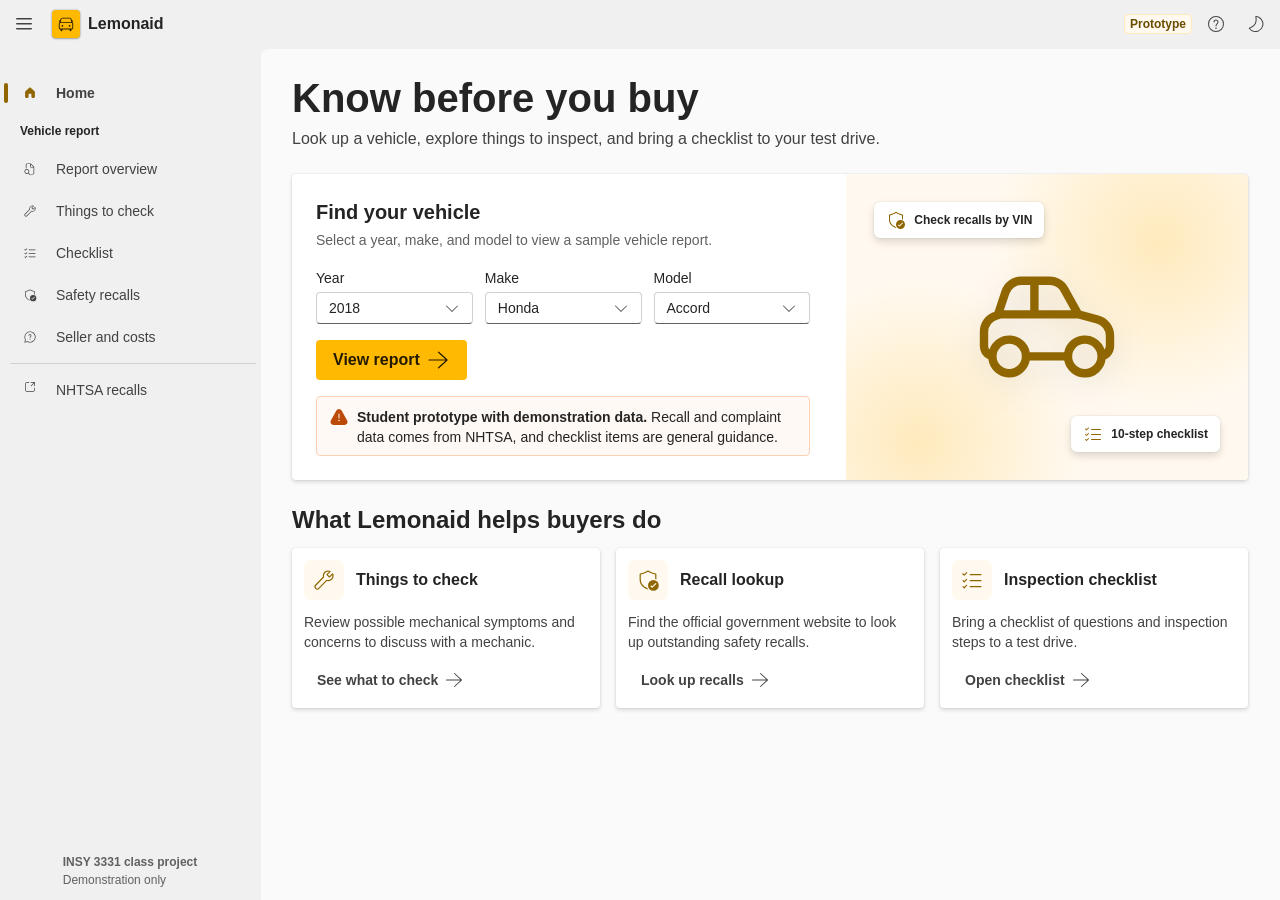
==== index.html @ 021e2bdd "Add real NHTSA recall and complaint data" ====
<!doctype html>
<html lang="en">
<head>
<meta charset="utf-8">
<meta name="viewport" content="width=device-width,initial-scale=1">
<meta name="color-scheme" content="light dark">
<meta name="description" content="Lemonaid helps used-car and first-time buyers look up a vehicle, explore things to inspect, and bring a checklist to a test drive.">
<title>Lemonaid | Know Before You Buy</title>
<style>
  html,body,#root{margin:0;height:100%}
  body{font-family:"Segoe UI","Segoe UI Web (West European)",-apple-system,BlinkMacSystemFont,Roboto,"Helvetica Neue",sans-serif;-webkit-font-smoothing:antialiased}
  #root > .fui-FluentProvider{height:100%}
  h1,h2,h3,h4,p,ul,ol{margin:0}
  /* Yellow fills take dark marks for contrast */
  .fui-Checkbox__input:checked ~ .fui-Checkbox__indicator{color:#241A00 !important}
  .print-only{display:none}
  @media (prefers-reduced-motion: reduce){*,*::before,*::after{animation-duration:1ms !important;transition-duration:1ms !important;scroll-behavior:auto !important}}
  @media print{
    @page{margin:16mm}
    .screen-only,body > *:not(#root){display:none !important}
    html,body,#root,#root > .fui-FluentProvider{height:auto;background:#fff !important}
    .print-only{display:block;color:#242424;font:12pt/1.45 "Segoe UI",Arial,sans-serif}
    .print-only h1{font-size:22pt;margin:0 0 4pt;font-weight:600}
    .print-only h2{font-size:14pt;margin:18pt 0 6pt;font-weight:600;border-bottom:2pt solid #FFB900;padding-bottom:3pt}
    .print-only h3{font-size:11pt;margin:10pt 0 4pt;font-weight:600}
    .print-only .muted{color:#616161;font-size:10pt}
    .print-only .item{margin:0 0 8pt;break-inside:avoid}
    .print-only .check{margin:2pt 0}
  }
</style>
</head>
<body>
<div id="root"></div>
<script>(()=>{var qy=Object.create;var K9=Object.defineProperty;var Ly=Object.getOwnPropertyDescriptor;var Sy=Object.getOwnPropertyNames;var wy=Object.getPrototypeOf,ky=Object.prototype.hasOwnProperty;var k5=(a,e)=>()=>{try{return e||a((e={exports:{}}).exports,e),e.exports}catch(l){throw e=0,l}},By=(a,e)=>{for(var l in e)K9(a,l,{get:e[l],enumerable:!0})},Ty=(a,e,l,o)=>{if(e&&typeof e=="object"||typeof e=="function")for(let t of Sy(e))!ky.call(a,t)&&t!==l&&K9(a,t,{get:()=>e[t],enumerable:!(o=Ly(e,t))||o.enumerable});return a};var A=(a,e,l)=>(l=a!=null?qy(wy(a)):{},Ty(e||!a||!a.__esModule?K9(l,"default",{value:a,enumerable:!0}):l,a));var Ov=k5(h1=>{"use strict";var vl=Symbol.for("react.element"),Dy=Symbol.for("react.portal"),Py=Symbol.for("react.fragment"),Oy=Symbol.for("react.strict_mode"),Ny=Symbol.for("react.profiler"),Uy=Symbol.for("react.provider"),Ey=Symbol.for("react.context"),Iy=Symbol.for("react.forward_ref"),Gy=Symbol.for("react.suspense"),jy=Symbol.for("react.memo"),Wy=Symbol.for("react.lazy"),Fv=Symbol.iterator;function Qy(a){return a===null||typeof a!="object"?null:(a=Fv&&a[Fv]||a["@@iterator"],typeof a=="function"?a:null)}var Lv={isMounted:function(){return!1},enqueueForceUpdate:function(){},enqueueReplaceState:function(){},enqueueSetState:function(){}},Sv=Object.assign,wv={};function ce(a,e,l){this.props=a,this.context=e,this.refs=wv,this.updater=l||Lv}ce.prototype.isReactComponent={};ce.prototype.setState=function(a,e){if(typeof a!="object"&&typeof a!="function"&&a!=null)throw Error("setState(...): takes an object of state variables to update or a function which returns an object of state variables.");this.updater.enqueueSetState(this,a,e,"setState")};ce.prototype.forceUpdate=function(a){this.updater.enqueueForceUpdate(this,a,"forceUpdate")};function kv(){}kv.prototype=ce.prototype;function Y9(a,e,l){this.props=a,this.context=e,this.refs=wv,this.updater=l||Lv}var J9=Y9.prototype=new kv;J9.constructor=Y9;Sv(J9,ce.prototype);J9.isPureReactComponent=!0;var yv=Array.isArray,Bv=Object.prototype.hasOwnProperty,Z9={current:null},Tv={key:!0,ref:!0,__self:!0,__source:!0};function Dv(a,e,l){var o,t={},r=null,c=null;if(e!=null)for(o in e.ref!==void 0&&(c=e.ref),e.key!==void 0&&(r=""+e.key),e)Bv.call(e,o)&&!Tv.hasOwnProperty(o)&&(t[o]=e[o]);var n=arguments.length-2;if(n===1)t.children=l;else if(1<n){for(var i=Array(n),s=0;s<n;s++)i[s]=arguments[s+2];t.children=i}if(a&&a.defaultProps)for(o in n=a.defaultProps,n)t[o]===void 0&&(t[o]=n[o]);return{$$typeof:vl,type:a,key:r,ref:c,props:t,_owner:Z9.current}}function $y(a,e){return{$$typeof:vl,type:a.type,key:e,ref:a.ref,props:a.props,_owner:a._owner}}function au(a){return typeof a=="object"&&a!==null&&a.$$typeof===vl}function Ky(a){var e={"=":"=0",":":"=2"};return"$"+a.replace(/[=:]/g,function(l){return e[l]})}var qv=/\/+/g;function X9(a,e){return typeof a=="object"&&a!==null&&a.key!=null?Ky(""+a.key):e.toString(36)}function x8(a,e,l,o,t){var r=typeof a;(r==="undefined"||r==="boolean")&&(a=null);var c=!1;if(a===null)c=!0;else switch(r){case"string":case"number":c=!0;break;case"object":switch(a.$$typeof){case vl:case Dy:c=!0}}if(c)return c=a,t=t(c),a=o===""?"."+X9(c,0):o,yv(t)?(l="",a!=null&&(l=a.replace(qv,"$&/")+"/"),x8(t,e,l,"",function(s){return s})):t!=null&&(au(t)&&(t=$y(t,l+(!t.key||c&&c.key===t.key?"":(""+t.key).replace(qv,"$&/")+"/")+a)),e.push(t)),1;if(c=0,o=o===""?".":o+":",yv(a))for(var n=0;n<a.length;n++){r=a[n];var i=o+X9(r,n);c+=x8(r,e,l,i,t)}else if(i=Qy(a),typeof i=="function")for(a=i.call(a),n=0;!(r=a.next()).done;)r=r.value,i=o+X9(r,n++),c+=x8(r,e,l,i,t);else if(r==="object")throw e=String(a),Error("Objects are not valid as a React child (found: "+(e==="[object Object]"?"object with keys {"+Object.keys(a).join(", ")+"}":e)+"). If you meant to render a collection of children, use an array instead.");return c}function z8(a,e,l){if(a==null)return a;var o=[],t=0;return x8(a,o,"","",function(r){return e.call(l,r,t++)}),o}function Xy(a){if(a._status===-1){var e=a._result;e=e(),e.then(function(l){(a._status===0||a._status===-1)&&(a._status=1,a._result=l)},function(l){(a._status===0||a._status===-1)&&(a._status=2,a._result=l)}),a._status===-1&&(a._status=0,a._result=e)}if(a._status===1)return a._result.default;throw a._result}var q0={current:null},C8={transition:null},Yy={ReactCurrentDispatcher:q0,ReactCurrentBatchConfig:C8,ReactCurrentOwner:Z9};function Pv(){throw Error("act(...) is not supported in production builds of React.")}h1.Children={map:z8,forEach:function(a,e,l){z8(a,function(){e.apply(this,arguments)},l)},count:function(a){var e=0;return z8(a,function(){e++}),e},toArray:function(a){return z8(a,function(e){return e})||[]},only:function(a){if(!au(a))throw Error("React.Children.only expected to receive a single React element child.");return a}};h1.Component=ce;h1.Fragment=Py;h1.Profiler=Ny;h1.PureComponent=Y9;h1.StrictMode=Oy;h1.Suspense=Gy;h1.__SECRET_INTERNALS_DO_NOT_USE_OR_YOU_WILL_BE_FIRED=Yy;h1.act=Pv;h1.cloneElement=function(a,e,l){if(a==null)throw Error("React.cloneElement(...): The argument must be a React element, but you passed "+a+".");var o=Sv({},a.props),t=a.key,r=a.ref,c=a._owner;if(e!=null){if(e.ref!==void 0&&(r=e.ref,c=Z9.current),e.key!==void 0&&(t=""+e.key),a.type&&a.type.defaultProps)var n=a.type.defaultProps;for(i in e)Bv.call(e,i)&&!Tv.hasOwnProperty(i)&&(o[i]=e[i]===void 0&&n!==void 0?n[i]:e[i])}var i=arguments.length-2;if(i===1)o.children=l;else if(1<i){n=Array(i);for(var s=0;s<i;s++)n[s]=arguments[s+2];o.children=n}return{$$typeof:vl,type:a.type,key:t,ref:r,props:o,_owner:c}};h1.createContext=function(a){return a={$$typeof:Ey,_currentValue:a,_currentValue2:a,_threadCount:0,Provider:null,Consumer:null,_defaultValue:null,_globalName:null},a.Provider={$$typeof:Uy,_context:a},a.Consumer=a};h1.createElement=Dv;h1.createFactory=function(a){var e=Dv.bind(null,a);return e.type=a,e};h1.createRef=function(){return{current:null}};h1.forwardRef=function(a){return{$$typeof:Iy,render:a}};h1.isValidElement=au;h1.lazy=function(a){return{$$typeof:Wy,_payload:{_status:-1,_result:a},_init:Xy}};h1.memo=function(a,e){return{$$typeof:jy,type:a,compare:e===void 0?null:e}};h1.startTransition=function(a){var e=C8.transition;C8.transition={};try{a()}finally{C8.transition=e}};h1.unstable_act=Pv;h1.useCallback=function(a,e){return q0.current.useCallback(a,e)};h1.useContext=function(a){return q0.current.useContext(a)};h1.useDebugValue=function(){};h1.useDeferredValue=function(a){return q0.current.useDeferredValue(a)};h1.useEffect=function(a,e){return q0.current.useEffect(a,e)};h1.useId=function(){return q0.current.useId()};h1.useImperativeHandle=function(a,e,l){return q0.current.useImperativeHandle(a,e,l)};h1.useInsertionEffect=function(a,e){return q0.current.useInsertionEffect(a,e)};h1.useLayoutEffect=function(a,e){return q0.current.useLayoutEffect(a,e)};h1.useMemo=function(a,e){return q0.current.useMemo(a,e)};h1.useReducer=function(a,e,l){return q0.current.useReducer(a,e,l)};h1.useRef=function(a){return q0.current.useRef(a)};h1.useState=function(a){return q0.current.useState(a)};h1.useSyncExternalStore=function(a,e,l){return q0.current.useSyncExternalStore(a,e,l)};h1.useTransition=function(){return q0.current.useTransition()};h1.version="18.3.1"});var R=k5((EO,Nv)=>{"use strict";Nv.exports=Ov()});var Xv=k5(A1=>{"use strict";function tu(a,e){var l=a.length;a.push(e);a:for(;0<l;){var o=l-1>>>1,t=a[o];if(0<A8(t,e))a[o]=e,a[l]=t,l=o;else break a}}function B5(a){return a.length===0?null:a[0]}function R8(a){if(a.length===0)return null;var e=a[0],l=a.pop();if(l!==e){a[0]=l;a:for(var o=0,t=a.length,r=t>>>1;o<r;){var c=2*(o+1)-1,n=a[c],i=c+1,s=a[i];if(0>A8(n,l))i<t&&0>A8(s,n)?(a[o]=s,a[i]=l,o=i):(a[o]=n,a[c]=l,o=c);else if(i<t&&0>A8(s,l))a[o]=s,a[i]=l,o=i;else break a}}return e}function A8(a,e){var l=a.sortIndex-e.sortIndex;return l!==0?l:a.id-e.id}typeof performance=="object"&&typeof performance.now=="function"?(Uv=performance,A1.unstable_now=function(){return Uv.now()}):(eu=Date,Ev=eu.now(),A1.unstable_now=function(){return eu.now()-Ev});var Uv,eu,Ev,v2=[],P3=[],Jy=1,m5=null,g0=3,b8=!1,Oa=!1,_l=!1,jv=typeof setTimeout=="function"?setTimeout:null,Wv=typeof clearTimeout=="function"?clearTimeout:null,Iv=typeof setImmediate!="undefined"?setImmediate:null;typeof navigator!="undefined"&&navigator.scheduling!==void 0&&navigator.scheduling.isInputPending!==void 0&&navigator.scheduling.isInputPending.bind(navigator.scheduling);function ru(a){for(var e=B5(P3);e!==null;){if(e.callback===null)R8(P3);else if(e.startTime<=a)R8(P3),e.sortIndex=e.expirationTime,tu(v2,e);else break;e=B5(P3)}}function cu(a){if(_l=!1,ru(a),!Oa)if(B5(v2)!==null)Oa=!0,iu(nu);else{var e=B5(P3);e!==null&&su(cu,e.startTime-a)}}function nu(a,e){Oa=!1,_l&&(_l=!1,Wv(Ml),Ml=-1),b8=!0;var l=g0;try{for(ru(e),m5=B5(v2);m5!==null&&(!(m5.expirationTime>e)||a&&!Kv());){var o=m5.callback;if(typeof o=="function"){m5.callback=null,g0=m5.priorityLevel;var t=o(m5.expirationTime<=e);e=A1.unstable_now(),typeof t=="function"?m5.callback=t:m5===B5(v2)&&R8(v2),ru(e)}else R8(v2);m5=B5(v2)}if(m5!==null)var r=!0;else{var c=B5(P3);c!==null&&su(cu,c.startTime-e),r=!1}return r}finally{m5=null,g0=l,b8=!1}}var V8=!1,H8=null,Ml=-1,Qv=5,$v=-1;function Kv(){return!(A1.unstable_now()-$v<Qv)}function lu(){if(H8!==null){var a=A1.unstable_now();$v=a;var e=!0;try{e=H8(!0,a)}finally{e?gl():(V8=!1,H8=null)}}else V8=!1}var gl;typeof Iv=="function"?gl=function(){Iv(lu)}:typeof MessageChannel!="undefined"?(ou=new MessageChannel,Gv=ou.port2,ou.port1.onmessage=lu,gl=function(){Gv.postMessage(null)}):gl=function(){jv(lu,0)};var ou,Gv;function iu(a){H8=a,V8||(V8=!0,gl())}function su(a,e){Ml=jv(function(){a(A1.unstable_now())},e)}A1.unstable_IdlePriority=5;A1.unstable_ImmediatePriority=1;A1.unstable_LowPriority=4;A1.unstable_NormalPriority=3;A1.unstable_Profiling=null;A1.unstable_UserBlockingPriority=2;A1.unstable_cancelCallback=function(a){a.callback=null};A1.unstable_continueExecution=function(){Oa||b8||(Oa=!0,iu(nu))};A1.unstable_forceFrameRate=function(a){0>a||125<a?console.error("forceFrameRate takes a positive int between 0 and 125, forcing frame rates higher than 125 fps is not supported"):Qv=0<a?Math.floor(1e3/a):5};A1.unstable_getCurrentPriorityLevel=function(){return g0};A1.unstable_getFirstCallbackNode=function(){return B5(v2)};A1.unstable_next=function(a){switch(g0){case 1:case 2:case 3:var e=3;break;default:e=g0}var l=g0;g0=e;try{return a()}finally{g0=l}};A1.unstable_pauseExecution=function(){};A1.unstable_requestPaint=function(){};A1.unstable_runWithPriority=function(a,e){switch(a){case 1:case 2:case 3:case 4:case 5:break;default:a=3}var l=g0;g0=a;try{return e()}finally{g0=l}};A1.unstable_scheduleCallback=function(a,e,l){var o=A1.unstable_now();switch(typeof l=="object"&&l!==null?(l=l.delay,l=typeof l=="number"&&0<l?o+l:o):l=o,a){case 1:var t=-1;break;case 2:t=250;break;case 5:t=1073741823;break;case 4:t=1e4;break;default:t=5e3}return t=l+t,a={id:Jy++,callback:e,priorityLevel:a,startTime:l,expirationTime:t,sortIndex:-1},l>o?(a.sortIndex=l,tu(P3,a),B5(v2)===null&&a===B5(P3)&&(_l?(Wv(Ml),Ml=-1):_l=!0,su(cu,l-o))):(a.sortIndex=t,tu(v2,a),Oa||b8||(Oa=!0,iu(nu))),a};A1.unstable_shouldYield=Kv;A1.unstable_wrapCallback=function(a){var e=g0;return function(){var l=g0;g0=e;try{return a.apply(this,arguments)}finally{g0=l}}}});var Jv=k5((GO,Yv)=>{"use strict";Yv.exports=Xv()});var lz=k5(l5=>{"use strict";var Zy=R(),a5=Jv();function N(a){for(var e="https://reactjs.org/docs/error-decoder.html?invariant="+a,l=1;l<arguments.length;l++)e+="&args[]="+encodeURIComponent(arguments[l]);return"Minified React error #"+a+"; visit "+e+" for the full message or use the non-minified dev environment for full errors and additional helpful warnings."}var r_=new Set,Ul={};function Ja(a,e){Ve(a,e),Ve(a+"Capture",e)}function Ve(a,e){for(Ul[a]=e,a=0;a<e.length;a++)r_.add(e[a])}var l3=!(typeof window=="undefined"||typeof window.document=="undefined"||typeof window.document.createElement=="undefined"),Su=Object.prototype.hasOwnProperty,aq=/^[:A-Z_a-z\u00C0-\u00D6\u00D8-\u00F6\u00F8-\u02FF\u0370-\u037D\u037F-\u1FFF\u200C-\u200D\u2070-\u218F\u2C00-\u2FEF\u3001-\uD7FF\uF900-\uFDCF\uFDF0-\uFFFD][:A-Z_a-z\u00C0-\u00D6\u00D8-\u00F6\u00F8-\u02FF\u0370-\u037D\u037F-\u1FFF\u200C-\u200D\u2070-\u218F\u2C00-\u2FEF\u3001-\uD7FF\uF900-\uFDCF\uFDF0-\uFFFD\-.0-9\u00B7\u0300-\u036F\u203F-\u2040]*$/,Zv={},ag={};function eq(a){return Su.call(ag,a)?!0:Su.call(Zv,a)?!1:aq.test(a)?ag[a]=!0:(Zv[a]=!0,!1)}function lq(a,e,l,o){if(l!==null&&l.type===0)return!1;switch(typeof e){case"function":case"symbol":return!0;case"boolean":return o?!1:l!==null?!l.acceptsBooleans:(a=a.toLowerCase().slice(0,5),a!=="data-"&&a!=="aria-");default:return!1}}function oq(a,e,l,o){if(e===null||typeof e=="undefined"||lq(a,e,l,o))return!0;if(o)return!1;if(l!==null)switch(l.type){case 3:return!e;case 4:return e===!1;case 5:return isNaN(e);case 6:return isNaN(e)||1>e}return!1}function w0(a,e,l,o,t,r,c){this.acceptsBooleans=e===2||e===3||e===4,this.attributeName=o,this.attributeNamespace=t,this.mustUseProperty=l,this.propertyName=a,this.type=e,this.sanitizeURL=r,this.removeEmptyString=c}var d0={};"children dangerouslySetInnerHTML defaultValue defaultChecked innerHTML suppressContentEditableWarning suppressHydrationWarning style".split(" ").forEach(function(a){d0[a]=new w0(a,0,!1,a,null,!1,!1)});[["acceptCharset","accept-charset"],["className","class"],["htmlFor","for"],["httpEquiv","http-equiv"]].forEach(function(a){var e=a[0];d0[e]=new w0(e,1,!1,a[1],null,!1,!1)});["contentEditable","draggable","spellCheck","value"].forEach(function(a){d0[a]=new w0(a,2,!1,a.toLowerCase(),null,!1,!1)});["autoReverse","externalResourcesRequired","focusable","preserveAlpha"].forEach(function(a){d0[a]=new w0(a,2,!1,a,null,!1,!1)});"allowFullScreen async autoFocus autoPlay controls default defer disabled disablePictureInPicture disableRemotePlayback formNoValidate hidden loop noModule noValidate open playsInline readOnly required reversed scoped seamless itemScope".split(" ").forEach(function(a){d0[a]=new w0(a,3,!1,a.toLowerCase(),null,!1,!1)});["checked","multiple","muted","selected"].forEach(function(a){d0[a]=new w0(a,3,!0,a,null,!1,!1)});["capture","download"].forEach(function(a){d0[a]=new w0(a,4,!1,a,null,!1,!1)});["cols","rows","size","span"].forEach(function(a){d0[a]=new w0(a,6,!1,a,null,!1,!1)});["rowSpan","start"].forEach(function(a){d0[a]=new w0(a,5,!1,a.toLowerCase(),null,!1,!1)});var Hd=/[\-:]([a-z])/g;function Rd(a){return a[1].toUpperCase()}"accent-height alignment-baseline arabic-form baseline-shift cap-height clip-path clip-rule color-interpolation color-interpolation-filters color-profile color-rendering dominant-baseline enable-background fill-opacity fill-rule flood-color flood-opacity font-family font-size font-size-adjust font-stretch font-style font-variant font-weight glyph-name glyph-orientation-horizontal glyph-orientation-vertical horiz-adv-x horiz-origin-x image-rendering letter-spacing lighting-color marker-end marker-mid marker-start overline-position overline-thickness paint-order panose-1 pointer-events rendering-intent shape-rendering stop-color stop-opacity strikethrough-position strikethrough-thickness stroke-dasharray stroke-dashoffset stroke-linecap stroke-linejoin stroke-miterlimit stroke-opacity stroke-width text-anchor text-decoration text-rendering underline-position underline-thickness unicode-bidi unicode-range units-per-em v-alphabetic v-hanging v-ideographic v-mathematical vector-effect vert-adv-y vert-origin-x vert-origin-y word-spacing writing-mode xmlns:xlink x-height".split(" ").forEach(function(a){var e=a.replace(Hd,Rd);d0[e]=new w0(e,1,!1,a,null,!1,!1)});"xlink:actuate xlink:arcrole xlink:role xlink:show xlink:title xlink:type".split(" ").forEach(function(a){var e=a.replace(Hd,Rd);d0[e]=new w0(e,1,!1,a,"http://www.w3.org/1999/xlink",!1,!1)});["xml:base","xml:lang","xml:space"].forEach(function(a){var e=a.replace(Hd,Rd);d0[e]=new w0(e,1,!1,a,"http://www.w3.org/XML/1998/namespace",!1,!1)});["tabIndex","crossOrigin"].forEach(function(a){d0[a]=new w0(a,1,!1,a.toLowerCase(),null,!1,!1)});d0.xlinkHref=new w0("xlinkHref",1,!1,"xlink:href","http://www.w3.org/1999/xlink",!0,!1);["src","href","action","formAction"].forEach(function(a){d0[a]=new w0(a,1,!1,a.toLowerCase(),null,!0,!0)});function bd(a,e,l,o){var t=d0.hasOwnProperty(e)?d0[e]:null;(t!==null?t.type!==0:o||!(2<e.length)||e[0]!=="o"&&e[0]!=="O"||e[1]!=="n"&&e[1]!=="N")&&(oq(e,l,t,o)&&(l=null),o||t===null?eq(e)&&(l===null?a.removeAttribute(e):a.setAttribute(e,""+l)):t.mustUseProperty?a[t.propertyName]=l===null?t.type===3?!1:"":l:(e=t.attributeName,o=t.attributeNamespace,l===null?a.removeAttribute(e):(t=t.type,l=t===3||t===4&&l===!0?"":""+l,o?a.setAttributeNS(o,e,l):a.setAttribute(e,l))))}var c3=Zy.__SECRET_INTERNALS_DO_NOT_USE_OR_YOU_WILL_BE_FIRED,F8=Symbol.for("react.element"),se=Symbol.for("react.portal"),ue=Symbol.for("react.fragment"),Vd=Symbol.for("react.strict_mode"),wu=Symbol.for("react.profiler"),c_=Symbol.for("react.provider"),n_=Symbol.for("react.context"),Fd=Symbol.for("react.forward_ref"),ku=Symbol.for("react.suspense"),Bu=Symbol.for("react.suspense_list"),yd=Symbol.for("react.memo"),N3=Symbol.for("react.lazy"),i_=Symbol.for("react.offscreen"),eg=Symbol.iterator;function zl(a){return a===null||typeof a!="object"?null:(a=eg&&a[eg]||a["@@iterator"],typeof a=="function"?a:null)}var D1=Object.assign,uu;function Fl(a){if(uu===void 0)try{throw Error()}catch(l){var e=l.stack.trim().match(/\n( *(at )?)/);uu=e&&e[1]||""}return`
`+uu+a}var du=!1;function hu(a,e){if(!a||du)return"";du=!0;var l=Error.prepareStackTrace;Error.prepareStackTrace=void 0;try{if(e)if(e=function(){throw Error()},Object.defineProperty(e.prototype,"props",{set:function(){throw Error()}}),typeof Reflect=="object"&&Reflect.construct){try{Reflect.construct(e,[])}catch(s){var o=s}Reflect.construct(a,[],e)}else{try{e.call()}catch(s){o=s}a.call(e.prototype)}else{try{throw Error()}catch(s){o=s}a()}}catch(s){if(s&&o&&typeof s.stack=="string"){for(var t=s.stack.split(`
`),r=o.stack.split(`
`),c=t.length-1,n=r.length-1;1<=c&&0<=n&&t[c]!==r[n];)n--;for(;1<=c&&0<=n;c--,n--)if(t[c]!==r[n]){if(c!==1||n!==1)do if(c--,n--,0>n||t[c]!==r[n]){var i=`
`+t[c].replace(" at new "," at ");return a.displayName&&i.includes("<anonymous>")&&(i=i.replace("<anonymous>",a.displayName)),i}while(1<=c&&0<=n);break}}}finally{du=!1,Error.prepareStackTrace=l}return(a=a?a.displayName||a.name:"")?Fl(a):""}function tq(a){switch(a.tag){case 5:return Fl(a.type);case 16:return Fl("Lazy");case 13:return Fl("Suspense");case 19:return Fl("SuspenseList");case 0:case 2:case 15:return a=hu(a.type,!1),a;case 11:return a=hu(a.type.render,!1),a;case 1:return a=hu(a.type,!0),a;default:return""}}function Tu(a){if(a==null)return null;if(typeof a=="function")return a.displayName||a.name||null;if(typeof a=="string")return a;switch(a){case ue:return"Fragment";case se:return"Portal";case wu:return"Profiler";case Vd:return"StrictMode";case ku:return"Suspense";case Bu:return"SuspenseList"}if(typeof a=="object")switch(a.$$typeof){case n_:return(a.displayName||"Context")+".Consumer";case c_:return(a._context.displayName||"Context")+".Provider";case Fd:var e=a.render;return a=a.displayName,a||(a=e.displayName||e.name||"",a=a!==""?"ForwardRef("+a+")":"ForwardRef"),a;case yd:return e=a.displayName||null,e!==null?e:Tu(a.type)||"Memo";case N3:e=a._payload,a=a._init;try{return Tu(a(e))}catch{}}return null}function rq(a){var e=a.type;switch(a.tag){case 24:return"Cache";case 9:return(e.displayName||"Context")+".Consumer";case 10:return(e._context.displayName||"Context")+".Provider";case 18:return"DehydratedFragment";case 11:return a=e.render,a=a.displayName||a.name||"",e.displayName||(a!==""?"ForwardRef("+a+")":"ForwardRef");case 7:return"Fragment";case 5:return e;case 4:return"Portal";case 3:return"Root";case 6:return"Text";case 16:return Tu(e);case 8:return e===Vd?"StrictMode":"Mode";case 22:return"Offscreen";case 12:return"Profiler";case 21:return"Scope";case 13:return"Suspense";case 19:return"SuspenseList";case 25:return"TracingMarker";case 1:case 0:case 17:case 2:case 14:case 15:if(typeof e=="function")return e.displayName||e.name||null;if(typeof e=="string")return e}return null}function aa(a){switch(typeof a){case"boolean":case"number":case"string":case"undefined":return a;case"object":return a;default:return""}}function s_(a){var e=a.type;return(a=a.nodeName)&&a.toLowerCase()==="input"&&(e==="checkbox"||e==="radio")}function cq(a){var e=s_(a)?"checked":"value",l=Object.getOwnPropertyDescriptor(a.constructor.prototype,e),o=""+a[e];if(!a.hasOwnProperty(e)&&typeof l!="undefined"&&typeof l.get=="function"&&typeof l.set=="function"){var t=l.get,r=l.set;return Object.defineProperty(a,e,{configurable:!0,get:function(){return t.call(this)},set:function(c){o=""+c,r.call(this,c)}}),Object.defineProperty(a,e,{enumerable:l.enumerable}),{getValue:function(){return o},setValue:function(c){o=""+c},stopTracking:function(){a._valueTracker=null,delete a[e]}}}}function y8(a){a._valueTracker||(a._valueTracker=cq(a))}function u_(a){if(!a)return!1;var e=a._valueTracker;if(!e)return!0;var l=e.getValue(),o="";return a&&(o=s_(a)?a.checked?"true":"false":a.value),a=o,a!==l?(e.setValue(a),!0):!1}function oc(a){if(a=a||(typeof document!="undefined"?document:void 0),typeof a=="undefined")return null;try{return a.activeElement||a.body}catch{return a.body}}function Du(a,e){var l=e.checked;return D1({},e,{defaultChecked:void 0,defaultValue:void 0,value:void 0,checked:l!=null?l:a._wrapperState.initialChecked})}function lg(a,e){var l=e.defaultValue==null?"":e.defaultValue,o=e.checked!=null?e.checked:e.defaultChecked;l=aa(e.value!=null?e.value:l),a._wrapperState={initialChecked:o,initialValue:l,controlled:e.type==="checkbox"||e.type==="radio"?e.checked!=null:e.value!=null}}function d_(a,e){e=e.checked,e!=null&&bd(a,"checked",e,!1)}function Pu(a,e){d_(a,e);var l=aa(e.value),o=e.type;if(l!=null)o==="number"?(l===0&&a.value===""||a.value!=l)&&(a.value=""+l):a.value!==""+l&&(a.value=""+l);else if(o==="submit"||o==="reset"){a.removeAttribute("value");return}e.hasOwnProperty("value")?Ou(a,e.type,l):e.hasOwnProperty("defaultValue")&&Ou(a,e.type,aa(e.defaultValue)),e.checked==null&&e.defaultChecked!=null&&(a.defaultChecked=!!e.defaultChecked)}function og(a,e,l){if(e.hasOwnProperty("value")||e.hasOwnProperty("defaultValue")){var o=e.type;if(!(o!=="submit"&&o!=="reset"||e.value!==void 0&&e.value!==null))return;e=""+a._wrapperState.initialValue,l||e===a.value||(a.value=e),a.defaultValue=e}l=a.name,l!==""&&(a.name=""),a.defaultChecked=!!a._wrapperState.initialChecked,l!==""&&(a.name=l)}function Ou(a,e,l){(e!=="number"||oc(a.ownerDocument)!==a)&&(l==null?a.defaultValue=""+a._wrapperState.initialValue:a.defaultValue!==""+l&&(a.defaultValue=""+l))}var yl=Array.isArray;function xe(a,e,l,o){if(a=a.options,e){e={};for(var t=0;t<l.length;t++)e["$"+l[t]]=!0;for(l=0;l<a.length;l++)t=e.hasOwnProperty("$"+a[l].value),a[l].selected!==t&&(a[l].selected=t),t&&o&&(a[l].defaultSelected=!0)}else{for(l=""+aa(l),e=null,t=0;t<a.length;t++){if(a[t].value===l){a[t].selected=!0,o&&(a[t].defaultSelected=!0);return}e!==null||a[t].disabled||(e=a[t])}e!==null&&(e.selected=!0)}}function Nu(a,e){if(e.dangerouslySetInnerHTML!=null)throw Error(N(91));return D1({},e,{value:void 0,defaultValue:void 0,children:""+a._wrapperState.initialValue})}function tg(a,e){var l=e.value;if(l==null){if(l=e.children,e=e.defaultValue,l!=null){if(e!=null)throw Error(N(92));if(yl(l)){if(1<l.length)throw Error(N(93));l=l[0]}e=l}e==null&&(e=""),l=e}a._wrapperState={initialValue:aa(l)}}function h_(a,e){var l=aa(e.value),o=aa(e.defaultValue);l!=null&&(l=""+l,l!==a.value&&(a.value=l),e.defaultValue==null&&a.defaultValue!==l&&(a.defaultValue=l)),o!=null&&(a.defaultValue=""+o)}function rg(a){var e=a.textContent;e===a._wrapperState.initialValue&&e!==""&&e!==null&&(a.value=e)}function p_(a){switch(a){case"svg":return"http://www.w3.org/2000/svg";case"math":return"http://www.w3.org/1998/Math/MathML";default:return"http://www.w3.org/1999/xhtml"}}function Uu(a,e){return a==null||a==="http://www.w3.org/1999/xhtml"?p_(e):a==="http://www.w3.org/2000/svg"&&e==="foreignObject"?"http://www.w3.org/1999/xhtml":a}var q8,m_=(function(a){return typeof MSApp!="undefined"&&MSApp.execUnsafeLocalFunction?function(e,l,o,t){MSApp.execUnsafeLocalFunction(function(){return a(e,l,o,t)})}:a})(function(a,e){if(a.namespaceURI!=="http://www.w3.org/2000/svg"||"innerHTML"in a)a.innerHTML=e;else{for(q8=q8||document.createElement("div"),q8.innerHTML="<svg>"+e.valueOf().toString()+"</svg>",e=q8.firstChild;a.firstChild;)a.removeChild(a.firstChild);for(;e.firstChild;)a.appendChild(e.firstChild)}});function El(a,e){if(e){var l=a.firstChild;if(l&&l===a.lastChild&&l.nodeType===3){l.nodeValue=e;return}}a.textContent=e}var Sl={animationIterationCount:!0,aspectRatio:!0,borderImageOutset:!0,borderImageSlice:!0,borderImageWidth:!0,boxFlex:!0,boxFlexGroup:!0,boxOrdinalGroup:!0,columnCount:!0,columns:!0,flex:!0,flexGrow:!0,flexPositive:!0,flexShrink:!0,flexNegative:!0,flexOrder:!0,gridArea:!0,gridRow:!0,gridRowEnd:!0,gridRowSpan:!0,gridRowStart:!0,gridColumn:!0,gridColumnEnd:!0,gridColumnSpan:!0,gridColumnStart:!0,fontWeight:!0,lineClamp:!0,lineHeight:!0,opacity:!0,order:!0,orphans:!0,tabSize:!0,widows:!0,zIndex:!0,zoom:!0,fillOpacity:!0,floodOpacity:!0,stopOpacity:!0,strokeDasharray:!0,strokeDashoffset:!0,strokeMiterlimit:!0,strokeOpacity:!0,strokeWidth:!0},nq=["Webkit","ms","Moz","O"];Object.keys(Sl).forEach(function(a){nq.forEach(function(e){e=e+a.charAt(0).toUpperCase()+a.substring(1),Sl[e]=Sl[a]})});function f_(a,e,l){return e==null||typeof e=="boolean"||e===""?"":l||typeof e!="number"||e===0||Sl.hasOwnProperty(a)&&Sl[a]?(""+e).trim():e+"px"}function v_(a,e){a=a.style;for(var l in e)if(e.hasOwnProperty(l)){var o=l.indexOf("--")===0,t=f_(l,e[l],o);l==="float"&&(l="cssFloat"),o?a.setProperty(l,t):a[l]=t}}var iq=D1({menuitem:!0},{area:!0,base:!0,br:!0,col:!0,embed:!0,hr:!0,img:!0,input:!0,keygen:!0,link:!0,meta:!0,param:!0,source:!0,track:!0,wbr:!0});function Eu(a,e){if(e){if(iq[a]&&(e.children!=null||e.dangerouslySetInnerHTML!=null))throw Error(N(137,a));if(e.dangerouslySetInnerHTML!=null){if(e.children!=null)throw Error(N(60));if(typeof e.dangerouslySetInnerHTML!="object"||!("__html"in e.dangerouslySetInnerHTML))throw Error(N(61))}if(e.style!=null&&typeof e.style!="object")throw Error(N(62))}}function Iu(a,e){if(a.indexOf("-")===-1)return typeof e.is=="string";switch(a){case"annotation-xml":case"color-profile":case"font-face":case"font-face-src":case"font-face-uri":case"font-face-format":case"font-face-name":case"missing-glyph":return!1;default:return!0}}var Gu=null;function qd(a){return a=a.target||a.srcElement||window,a.correspondingUseElement&&(a=a.correspondingUseElement),a.nodeType===3?a.parentNode:a}var ju=null,Ce=null,Ae=null;function cg(a){if(a=co(a)){if(typeof ju!="function")throw Error(N(280));var e=a.stateNode;e&&(e=Lc(e),ju(a.stateNode,a.type,e))}}function g_(a){Ce?Ae?Ae.push(a):Ae=[a]:Ce=a}function __(){if(Ce){var a=Ce,e=Ae;if(Ae=Ce=null,cg(a),e)for(a=0;a<e.length;a++)cg(e[a])}}function M_(a,e){return a(e)}function z_(){}var pu=!1;function x_(a,e,l){if(pu)return a(e,l);pu=!0;try{return M_(a,e,l)}finally{pu=!1,(Ce!==null||Ae!==null)&&(z_(),__())}}function Il(a,e){var l=a.stateNode;if(l===null)return null;var o=Lc(l);if(o===null)return null;l=o[e];a:switch(e){case"onClick":case"onClickCapture":case"onDoubleClick":case"onDoubleClickCapture":case"onMouseDown":case"onMouseDownCapture":case"onMouseMove":case"onMouseMoveCapture":case"onMouseUp":case"onMouseUpCapture":case"onMouseEnter":(o=!o.disabled)||(a=a.type,o=!(a==="button"||a==="input"||a==="select"||a==="textarea")),a=!o;break a;default:a=!1}if(a)return null;if(l&&typeof l!="function")throw Error(N(231,e,typeof l));return l}var Wu=!1;if(l3)try{ne={},Object.defineProperty(ne,"passive",{get:function(){Wu=!0}}),window.addEventListener("test",ne,ne),window.removeEventListener("test",ne,ne)}catch{Wu=!1}var ne;function sq(a,e,l,o,t,r,c,n,i){var s=Array.prototype.slice.call(arguments,3);try{e.apply(l,s)}catch(u){this.onError(u)}}var wl=!1,tc=null,rc=!1,Qu=null,uq={onError:function(a){wl=!0,tc=a}};function dq(a,e,l,o,t,r,c,n,i){wl=!1,tc=null,sq.apply(uq,arguments)}function hq(a,e,l,o,t,r,c,n,i){if(dq.apply(this,arguments),wl){if(wl){var s=tc;wl=!1,tc=null}else throw Error(N(198));rc||(rc=!0,Qu=s)}}function Za(a){var e=a,l=a;if(a.alternate)for(;e.return;)e=e.return;else{a=e;do e=a,(e.flags&4098)!==0&&(l=e.return),a=e.return;while(a)}return e.tag===3?l:null}function C_(a){if(a.tag===13){var e=a.memoizedState;if(e===null&&(a=a.alternate,a!==null&&(e=a.memoizedState)),e!==null)return e.dehydrated}return null}function ng(a){if(Za(a)!==a)throw Error(N(188))}function pq(a){var e=a.alternate;if(!e){if(e=Za(a),e===null)throw Error(N(188));return e!==a?null:a}for(var l=a,o=e;;){var t=l.return;if(t===null)break;var r=t.alternate;if(r===null){if(o=t.return,o!==null){l=o;continue}break}if(t.child===r.child){for(r=t.child;r;){if(r===l)return ng(t),a;if(r===o)return ng(t),e;r=r.sibling}throw Error(N(188))}if(l.return!==o.return)l=t,o=r;else{for(var c=!1,n=t.child;n;){if(n===l){c=!0,l=t,o=r;break}if(n===o){c=!0,o=t,l=r;break}n=n.sibling}if(!c){for(n=r.child;n;){if(n===l){c=!0,l=r,o=t;break}if(n===o){c=!0,o=r,l=t;break}n=n.sibling}if(!c)throw Error(N(189))}}if(l.alternate!==o)throw Error(N(190))}if(l.tag!==3)throw Error(N(188));return l.stateNode.current===l?a:e}function A_(a){return a=pq(a),a!==null?H_(a):null}function H_(a){if(a.tag===5||a.tag===6)return a;for(a=a.child;a!==null;){var e=H_(a);if(e!==null)return e;a=a.sibling}return null}var R_=a5.unstable_scheduleCallback,ig=a5.unstable_cancelCallback,mq=a5.unstable_shouldYield,fq=a5.unstable_requestPaint,j1=a5.unstable_now,vq=a5.unstable_getCurrentPriorityLevel,Ld=a5.unstable_ImmediatePriority,b_=a5.unstable_UserBlockingPriority,cc=a5.unstable_NormalPriority,gq=a5.unstable_LowPriority,V_=a5.unstable_IdlePriority,Vc=null,z2=null;function _q(a){if(z2&&typeof z2.onCommitFiberRoot=="function")try{z2.onCommitFiberRoot(Vc,a,void 0,(a.current.flags&128)===128)}catch{}}var N5=Math.clz32?Math.clz32:xq,Mq=Math.log,zq=Math.LN2;function xq(a){return a>>>=0,a===0?32:31-(Mq(a)/zq|0)|0}var L8=64,S8=4194304;function ql(a){switch(a&-a){case 1:return 1;case 2:return 2;case 4:return 4;case 8:return 8;case 16:return 16;case 32:return 32;case 64:case 128:case 256:case 512:case 1024:case 2048:case 4096:case 8192:case 16384:case 32768:case 65536:case 131072:case 262144:case 524288:case 1048576:case 2097152:return a&4194240;case 4194304:case 8388608:case 16777216:case 33554432:case 67108864:return a&130023424;case 134217728:return 134217728;case 268435456:return 268435456;case 536870912:return 536870912;case 1073741824:return 1073741824;default:return a}}function nc(a,e){var l=a.pendingLanes;if(l===0)return 0;var o=0,t=a.suspendedLanes,r=a.pingedLanes,c=l&268435455;if(c!==0){var n=c&~t;n!==0?o=ql(n):(r&=c,r!==0&&(o=ql(r)))}else c=l&~t,c!==0?o=ql(c):r!==0&&(o=ql(r));if(o===0)return 0;if(e!==0&&e!==o&&(e&t)===0&&(t=o&-o,r=e&-e,t>=r||t===16&&(r&4194240)!==0))return e;if((o&4)!==0&&(o|=l&16),e=a.entangledLanes,e!==0)for(a=a.entanglements,e&=o;0<e;)l=31-N5(e),t=1<<l,o|=a[l],e&=~t;return o}function Cq(a,e){switch(a){case 1:case 2:case 4:return e+250;case 8:case 16:case 32:case 64:case 128:case 256:case 512:case 1024:case 2048:case 4096:case 8192:case 16384:case 32768:case 65536:case 131072:case 262144:case 524288:case 1048576:case 2097152:return e+5e3;case 4194304:case 8388608:case 16777216:case 33554432:case 67108864:return-1;case 134217728:case 268435456:case 536870912:case 1073741824:return-1;default:return-1}}function Aq(a,e){for(var l=a.suspendedLanes,o=a.pingedLanes,t=a.expirationTimes,r=a.pendingLanes;0<r;){var c=31-N5(r),n=1<<c,i=t[c];i===-1?((n&l)===0||(n&o)!==0)&&(t[c]=Cq(n,e)):i<=e&&(a.expiredLanes|=n),r&=~n}}function $u(a){return a=a.pendingLanes&-1073741825,a!==0?a:a&1073741824?1073741824:0}function F_(){var a=L8;return L8<<=1,(L8&4194240)===0&&(L8=64),a}function mu(a){for(var e=[],l=0;31>l;l++)e.push(a);return e}function to(a,e,l){a.pendingLanes|=e,e!==536870912&&(a.suspendedLanes=0,a.pingedLanes=0),a=a.eventTimes,e=31-N5(e),a[e]=l}function Hq(a,e){var l=a.pendingLanes&~e;a.pendingLanes=e,a.suspendedLanes=0,a.pingedLanes=0,a.expiredLanes&=e,a.mutableReadLanes&=e,a.entangledLanes&=e,e=a.entanglements;var o=a.eventTimes;for(a=a.expirationTimes;0<l;){var t=31-N5(l),r=1<<t;e[t]=0,o[t]=-1,a[t]=-1,l&=~r}}function Sd(a,e){var l=a.entangledLanes|=e;for(a=a.entanglements;l;){var o=31-N5(l),t=1<<o;t&e|a[o]&e&&(a[o]|=e),l&=~t}}var z1=0;function y_(a){return a&=-a,1<a?4<a?(a&268435455)!==0?16:536870912:4:1}var q_,wd,L_,S_,w_,Ku=!1,w8=[],W3=null,Q3=null,$3=null,Gl=new Map,jl=new Map,E3=[],Rq="mousedown mouseup touchcancel touchend touchstart auxclick dblclick pointercancel pointerdown pointerup dragend dragstart drop compositionend compositionstart keydown keypress keyup input textInput copy cut paste click change contextmenu reset submit".split(" ");function sg(a,e){switch(a){case"focusin":case"focusout":W3=null;break;case"dragenter":case"dragleave":Q3=null;break;case"mouseover":case"mouseout":$3=null;break;case"pointerover":case"pointerout":Gl.delete(e.pointerId);break;case"gotpointercapture":case"lostpointercapture":jl.delete(e.pointerId)}}function xl(a,e,l,o,t,r){return a===null||a.nativeEvent!==r?(a={blockedOn:e,domEventName:l,eventSystemFlags:o,nativeEvent:r,targetContainers:[t]},e!==null&&(e=co(e),e!==null&&wd(e)),a):(a.eventSystemFlags|=o,e=a.targetContainers,t!==null&&e.indexOf(t)===-1&&e.push(t),a)}function bq(a,e,l,o,t){switch(e){case"focusin":return W3=xl(W3,a,e,l,o,t),!0;case"dragenter":return Q3=xl(Q3,a,e,l,o,t),!0;case"mouseover":return $3=xl($3,a,e,l,o,t),!0;case"pointerover":var r=t.pointerId;return Gl.set(r,xl(Gl.get(r)||null,a,e,l,o,t)),!0;case"gotpointercapture":return r=t.pointerId,jl.set(r,xl(jl.get(r)||null,a,e,l,o,t)),!0}return!1}function k_(a){var e=Ea(a.target);if(e!==null){var l=Za(e);if(l!==null){if(e=l.tag,e===13){if(e=C_(l),e!==null){a.blockedOn=e,w_(a.priority,function(){L_(l)});return}}else if(e===3&&l.stateNode.current.memoizedState.isDehydrated){a.blockedOn=l.tag===3?l.stateNode.containerInfo:null;return}}}a.blockedOn=null}function Q8(a){if(a.blockedOn!==null)return!1;for(var e=a.targetContainers;0<e.length;){var l=Xu(a.domEventName,a.eventSystemFlags,e[0],a.nativeEvent);if(l===null){l=a.nativeEvent;var o=new l.constructor(l.type,l);Gu=o,l.target.dispatchEvent(o),Gu=null}else return e=co(l),e!==null&&wd(e),a.blockedOn=l,!1;e.shift()}return!0}function ug(a,e,l){Q8(a)&&l.delete(e)}function Vq(){Ku=!1,W3!==null&&Q8(W3)&&(W3=null),Q3!==null&&Q8(Q3)&&(Q3=null),$3!==null&&Q8($3)&&($3=null),Gl.forEach(ug),jl.forEach(ug)}function Cl(a,e){a.blockedOn===e&&(a.blockedOn=null,Ku||(Ku=!0,a5.unstable_scheduleCallback(a5.unstable_NormalPriority,Vq)))}function Wl(a){function e(t){return Cl(t,a)}if(0<w8.length){Cl(w8[0],a);for(var l=1;l<w8.length;l++){var o=w8[l];o.blockedOn===a&&(o.blockedOn=null)}}for(W3!==null&&Cl(W3,a),Q3!==null&&Cl(Q3,a),$3!==null&&Cl($3,a),Gl.forEach(e),jl.forEach(e),l=0;l<E3.length;l++)o=E3[l],o.blockedOn===a&&(o.blockedOn=null);for(;0<E3.length&&(l=E3[0],l.blockedOn===null);)k_(l),l.blockedOn===null&&E3.shift()}var He=c3.ReactCurrentBatchConfig,ic=!0;function Fq(a,e,l,o){var t=z1,r=He.transition;He.transition=null;try{z1=1,kd(a,e,l,o)}finally{z1=t,He.transition=r}}function yq(a,e,l,o){var t=z1,r=He.transition;He.transition=null;try{z1=4,kd(a,e,l,o)}finally{z1=t,He.transition=r}}function kd(a,e,l,o){if(ic){var t=Xu(a,e,l,o);if(t===null)xu(a,e,o,sc,l),sg(a,o);else if(bq(t,a,e,l,o))o.stopPropagation();else if(sg(a,o),e&4&&-1<Rq.indexOf(a)){for(;t!==null;){var r=co(t);if(r!==null&&q_(r),r=Xu(a,e,l,o),r===null&&xu(a,e,o,sc,l),r===t)break;t=r}t!==null&&o.stopPropagation()}else xu(a,e,o,null,l)}}var sc=null;function Xu(a,e,l,o){if(sc=null,a=qd(o),a=Ea(a),a!==null)if(e=Za(a),e===null)a=null;else if(l=e.tag,l===13){if(a=C_(e),a!==null)return a;a=null}else if(l===3){if(e.stateNode.current.memoizedState.isDehydrated)return e.tag===3?e.stateNode.containerInfo:null;a=null}else e!==a&&(a=null);return sc=a,null}function B_(a){switch(a){case"cancel":case"click":case"close":case"contextmenu":case"copy":case"cut":case"auxclick":case"dblclick":case"dragend":case"dragstart":case"drop":case"focusin":case"focusout":case"input":case"invalid":case"keydown":case"keypress":case"keyup":case"mousedown":case"mouseup":case"paste":case"pause":case"play":case"pointercancel":case"pointerdown":case"pointerup":case"ratechange":case"reset":case"resize":case"seeked":case"submit":case"touchcancel":case"touchend":case"touchstart":case"volumechange":case"change":case"selectionchange":case"textInput":case"compositionstart":case"compositionend":case"compositionupdate":case"beforeblur":case"afterblur":case"beforeinput":case"blur":case"fullscreenchange":case"focus":case"hashchange":case"popstate":case"select":case"selectstart":return 1;case"drag":case"dragenter":case"dragexit":case"dragleave":case"dragover":case"mousemove":case"mouseout":case"mouseover":case"pointermove":case"pointerout":case"pointerover":case"scroll":case"toggle":case"touchmove":case"wheel":case"mouseenter":case"mouseleave":case"pointerenter":case"pointerleave":return 4;case"message":switch(vq()){case Ld:return 1;case b_:return 4;case cc:case gq:return 16;case V_:return 536870912;default:return 16}default:return 16}}var G3=null,Bd=null,$8=null;function T_(){if($8)return $8;var a,e=Bd,l=e.length,o,t="value"in G3?G3.value:G3.textContent,r=t.length;for(a=0;a<l&&e[a]===t[a];a++);var c=l-a;for(o=1;o<=c&&e[l-o]===t[r-o];o++);return $8=t.slice(a,1<o?1-o:void 0)}function K8(a){var e=a.keyCode;return"charCode"in a?(a=a.charCode,a===0&&e===13&&(a=13)):a=e,a===10&&(a=13),32<=a||a===13?a:0}function k8(){return!0}function dg(){return!1}function e5(a){function e(l,o,t,r,c){this._reactName=l,this._targetInst=t,this.type=o,this.nativeEvent=r,this.target=c,this.currentTarget=null;for(var n in a)a.hasOwnProperty(n)&&(l=a[n],this[n]=l?l(r):r[n]);return this.isDefaultPrevented=(r.defaultPrevented!=null?r.defaultPrevented:r.returnValue===!1)?k8:dg,this.isPropagationStopped=dg,this}return D1(e.prototype,{preventDefault:function(){this.defaultPrevented=!0;var l=this.nativeEvent;l&&(l.preventDefault?l.preventDefault():typeof l.returnValue!="unknown"&&(l.returnValue=!1),this.isDefaultPrevented=k8)},stopPropagation:function(){var l=this.nativeEvent;l&&(l.stopPropagation?l.stopPropagation():typeof l.cancelBubble!="unknown"&&(l.cancelBubble=!0),this.isPropagationStopped=k8)},persist:function(){},isPersistent:k8}),e}var ke={eventPhase:0,bubbles:0,cancelable:0,timeStamp:function(a){return a.timeStamp||Date.now()},defaultPrevented:0,isTrusted:0},Td=e5(ke),ro=D1({},ke,{view:0,detail:0}),qq=e5(ro),fu,vu,Al,Fc=D1({},ro,{screenX:0,screenY:0,clientX:0,clientY:0,pageX:0,pageY:0,ctrlKey:0,shiftKey:0,altKey:0,metaKey:0,getModifierState:Dd,button:0,buttons:0,relatedTarget:function(a){return a.relatedTarget===void 0?a.fromElement===a.srcElement?a.toElement:a.fromElement:a.relatedTarget},movementX:function(a){return"movementX"in a?a.movementX:(a!==Al&&(Al&&a.type==="mousemove"?(fu=a.screenX-Al.screenX,vu=a.screenY-Al.screenY):vu=fu=0,Al=a),fu)},movementY:function(a){return"movementY"in a?a.movementY:vu}}),hg=e5(Fc),Lq=D1({},Fc,{dataTransfer:0}),Sq=e5(Lq),wq=D1({},ro,{relatedTarget:0}),gu=e5(wq),kq=D1({},ke,{animationName:0,elapsedTime:0,pseudoElement:0}),Bq=e5(kq),Tq=D1({},ke,{clipboardData:function(a){return"clipboardData"in a?a.clipboardData:window.clipboardData}}),Dq=e5(Tq),Pq=D1({},ke,{data:0}),pg=e5(Pq),Oq={Esc:"Escape",Spacebar:" ",Left:"ArrowLeft",Up:"ArrowUp",Right:"ArrowRight",Down:"ArrowDown",Del:"Delete",Win:"OS",Menu:"ContextMenu",Apps:"ContextMenu",Scroll:"ScrollLock",MozPrintableKey:"Unidentified"},Nq={8:"Backspace",9:"Tab",12:"Clear",13:"Enter",16:"Shift",17:"Control",18:"Alt",19:"Pause",20:"CapsLock",27:"Escape",32:" ",33:"PageUp",34:"PageDown",35:"End",36:"Home",37:"ArrowLeft",38:"ArrowUp",39:"ArrowRight",40:"ArrowDown",45:"Insert",46:"Delete",112:"F1",113:"F2",114:"F3",115:"F4",116:"F5",117:"F6",118:"F7",119:"F8",120:"F9",121:"F10",122:"F11",123:"F12",144:"NumLock",145:"ScrollLock",224:"Meta"},Uq={Alt:"altKey",Control:"ctrlKey",Meta:"metaKey",Shift:"shiftKey"};function Eq(a){var e=this.nativeEvent;return e.getModifierState?e.getModifierState(a):(a=Uq[a])?!!e[a]:!1}function Dd(){return Eq}var Iq=D1({},ro,{key:function(a){if(a.key){var e=Oq[a.key]||a.key;if(e!=="Unidentified")return e}return a.type==="keypress"?(a=K8(a),a===13?"Enter":String.fromCharCode(a)):a.type==="keydown"||a.type==="keyup"?Nq[a.keyCode]||"Unidentified":""},code:0,location:0,ctrlKey:0,shiftKey:0,altKey:0,metaKey:0,repeat:0,locale:0,getModifierState:Dd,charCode:function(a){return a.type==="keypress"?K8(a):0},keyCode:function(a){return a.type==="keydown"||a.type==="keyup"?a.keyCode:0},which:function(a){return a.type==="keypress"?K8(a):a.type==="keydown"||a.type==="keyup"?a.keyCode:0}}),Gq=e5(Iq),jq=D1({},Fc,{pointerId:0,width:0,height:0,pressure:0,tangentialPressure:0,tiltX:0,tiltY:0,twist:0,pointerType:0,isPrimary:0}),mg=e5(jq),Wq=D1({},ro,{touches:0,targetTouches:0,changedTouches:0,altKey:0,metaKey:0,ctrlKey:0,shiftKey:0,getModifierState:Dd}),Qq=e5(Wq),$q=D1({},ke,{propertyName:0,elapsedTime:0,pseudoElement:0}),Kq=e5($q),Xq=D1({},Fc,{deltaX:function(a){return"deltaX"in a?a.deltaX:"wheelDeltaX"in a?-a.wheelDeltaX:0},deltaY:function(a){return"deltaY"in a?a.deltaY:"wheelDeltaY"in a?-a.wheelDeltaY:"wheelDelta"in a?-a.wheelDelta:0},deltaZ:0,deltaMode:0}),Yq=e5(Xq),Jq=[9,13,27,32],Pd=l3&&"CompositionEvent"in window,kl=null;l3&&"documentMode"in document&&(kl=document.documentMode);var Zq=l3&&"TextEvent"in window&&!kl,D_=l3&&(!Pd||kl&&8<kl&&11>=kl),fg=" ",vg=!1;function P_(a,e){switch(a){case"keyup":return Jq.indexOf(e.keyCode)!==-1;case"keydown":return e.keyCode!==229;case"keypress":case"mousedown":case"focusout":return!0;default:return!1}}function O_(a){return a=a.detail,typeof a=="object"&&"data"in a?a.data:null}var de=!1;function aL(a,e){switch(a){case"compositionend":return O_(e);case"keypress":return e.which!==32?null:(vg=!0,fg);case"textInput":return a=e.data,a===fg&&vg?null:a;default:return null}}function eL(a,e){if(de)return a==="compositionend"||!Pd&&P_(a,e)?(a=T_(),$8=Bd=G3=null,de=!1,a):null;switch(a){case"paste":return null;case"keypress":if(!(e.ctrlKey||e.altKey||e.metaKey)||e.ctrlKey&&e.altKey){if(e.char&&1<e.char.length)return e.char;if(e.which)return String.fromCharCode(e.which)}return null;case"compositionend":return D_&&e.locale!=="ko"?null:e.data;default:return null}}var lL={color:!0,date:!0,datetime:!0,"datetime-local":!0,email:!0,month:!0,number:!0,password:!0,range:!0,search:!0,tel:!0,text:!0,time:!0,url:!0,week:!0};function gg(a){var e=a&&a.nodeName&&a.nodeName.toLowerCase();return e==="input"?!!lL[a.type]:e==="textarea"}function N_(a,e,l,o){g_(o),e=uc(e,"onChange"),0<e.length&&(l=new Td("onChange","change",null,l,o),a.push({event:l,listeners:e}))}var Bl=null,Ql=null;function oL(a){Y_(a,0)}function yc(a){var e=me(a);if(u_(e))return a}function tL(a,e){if(a==="change")return e}var U_=!1;l3&&(l3?(T8="oninput"in document,T8||(_u=document.createElement("div"),_u.setAttribute("oninput","return;"),T8=typeof _u.oninput=="function"),B8=T8):B8=!1,U_=B8&&(!document.documentMode||9<document.documentMode));var B8,T8,_u;function _g(){Bl&&(Bl.detachEvent("onpropertychange",E_),Ql=Bl=null)}function E_(a){if(a.propertyName==="value"&&yc(Ql)){var e=[];N_(e,Ql,a,qd(a)),x_(oL,e)}}function rL(a,e,l){a==="focusin"?(_g(),Bl=e,Ql=l,Bl.attachEvent("onpropertychange",E_)):a==="focusout"&&_g()}function cL(a){if(a==="selectionchange"||a==="keyup"||a==="keydown")return yc(Ql)}function nL(a,e){if(a==="click")return yc(e)}function iL(a,e){if(a==="input"||a==="change")return yc(e)}function sL(a,e){return a===e&&(a!==0||1/a===1/e)||a!==a&&e!==e}var E5=typeof Object.is=="function"?Object.is:sL;function $l(a,e){if(E5(a,e))return!0;if(typeof a!="object"||a===null||typeof e!="object"||e===null)return!1;var l=Object.keys(a),o=Object.keys(e);if(l.length!==o.length)return!1;for(o=0;o<l.length;o++){var t=l[o];if(!Su.call(e,t)||!E5(a[t],e[t]))return!1}return!0}function Mg(a){for(;a&&a.firstChild;)a=a.firstChild;return a}function zg(a,e){var l=Mg(a);a=0;for(var o;l;){if(l.nodeType===3){if(o=a+l.textContent.length,a<=e&&o>=e)return{node:l,offset:e-a};a=o}a:{for(;l;){if(l.nextSibling){l=l.nextSibling;break a}l=l.parentNode}l=void 0}l=Mg(l)}}function I_(a,e){return a&&e?a===e?!0:a&&a.nodeType===3?!1:e&&e.nodeType===3?I_(a,e.parentNode):"contains"in a?a.contains(e):a.compareDocumentPosition?!!(a.compareDocumentPosition(e)&16):!1:!1}function G_(){for(var a=window,e=oc();e instanceof a.HTMLIFrameElement;){try{var l=typeof e.contentWindow.location.href=="string"}catch{l=!1}if(l)a=e.contentWindow;else break;e=oc(a.document)}return e}function Od(a){var e=a&&a.nodeName&&a.nodeName.toLowerCase();return e&&(e==="input"&&(a.type==="text"||a.type==="search"||a.type==="tel"||a.type==="url"||a.type==="password")||e==="textarea"||a.contentEditable==="true")}function uL(a){var e=G_(),l=a.focusedElem,o=a.selectionRange;if(e!==l&&l&&l.ownerDocument&&I_(l.ownerDocument.documentElement,l)){if(o!==null&&Od(l)){if(e=o.start,a=o.end,a===void 0&&(a=e),"selectionStart"in l)l.selectionStart=e,l.selectionEnd=Math.min(a,l.value.length);else if(a=(e=l.ownerDocument||document)&&e.defaultView||window,a.getSelection){a=a.getSelection();var t=l.textContent.length,r=Math.min(o.start,t);o=o.end===void 0?r:Math.min(o.end,t),!a.extend&&r>o&&(t=o,o=r,r=t),t=zg(l,r);var c=zg(l,o);t&&c&&(a.rangeCount!==1||a.anchorNode!==t.node||a.anchorOffset!==t.offset||a.focusNode!==c.node||a.focusOffset!==c.offset)&&(e=e.createRange(),e.setStart(t.node,t.offset),a.removeAllRanges(),r>o?(a.addRange(e),a.extend(c.node,c.offset)):(e.setEnd(c.node,c.offset),a.addRange(e)))}}for(e=[],a=l;a=a.parentNode;)a.nodeType===1&&e.push({element:a,left:a.scrollLeft,top:a.scrollTop});for(typeof l.focus=="function"&&l.focus(),l=0;l<e.length;l++)a=e[l],a.element.scrollLeft=a.left,a.element.scrollTop=a.top}}var dL=l3&&"documentMode"in document&&11>=document.documentMode,he=null,Yu=null,Tl=null,Ju=!1;function xg(a,e,l){var o=l.window===l?l.document:l.nodeType===9?l:l.ownerDocument;Ju||he==null||he!==oc(o)||(o=he,"selectionStart"in o&&Od(o)?o={start:o.selectionStart,end:o.selectionEnd}:(o=(o.ownerDocument&&o.ownerDocument.defaultView||window).getSelection(),o={anchorNode:o.anchorNode,anchorOffset:o.anchorOffset,focusNode:o.focusNode,focusOffset:o.focusOffset}),Tl&&$l(Tl,o)||(Tl=o,o=uc(Yu,"onSelect"),0<o.length&&(e=new Td("onSelect","select",null,e,l),a.push({event:e,listeners:o}),e.target=he)))}function D8(a,e){var l={};return l[a.toLowerCase()]=e.toLowerCase(),l["Webkit"+a]="webkit"+e,l["Moz"+a]="moz"+e,l}var pe={animationend:D8("Animation","AnimationEnd"),animationiteration:D8("Animation","AnimationIteration"),animationstart:D8("Animation","AnimationStart"),transitionend:D8("Transition","TransitionEnd")},Mu={},j_={};l3&&(j_=document.createElement("div").style,"AnimationEvent"in window||(delete pe.animationend.animation,delete pe.animationiteration.animation,delete pe.animationstart.animation),"TransitionEvent"in window||delete pe.transitionend.transition);function qc(a){if(Mu[a])return Mu[a];if(!pe[a])return a;var e=pe[a],l;for(l in e)if(e.hasOwnProperty(l)&&l in j_)return Mu[a]=e[l];return a}var W_=qc("animationend"),Q_=qc("animationiteration"),$_=qc("animationstart"),K_=qc("transitionend"),X_=new Map,Cg="abort auxClick cancel canPlay canPlayThrough click close contextMenu copy cut drag dragEnd dragEnter dragExit dragLeave dragOver dragStart drop durationChange emptied encrypted ended error gotPointerCapture input invalid keyDown keyPress keyUp load loadedData loadedMetadata loadStart lostPointerCapture mouseDown mouseMove mouseOut mouseOver mouseUp paste pause play playing pointerCancel pointerDown pointerMove pointerOut pointerOver pointerUp progress rateChange reset resize seeked seeking stalled submit suspend timeUpdate touchCancel touchEnd touchStart volumeChange scroll toggle touchMove waiting wheel".split(" ");function la(a,e){X_.set(a,e),Ja(e,[a])}for(P8=0;P8<Cg.length;P8++)O8=Cg[P8],Ag=O8.toLowerCase(),Hg=O8[0].toUpperCase()+O8.slice(1),la(Ag,"on"+Hg);var O8,Ag,Hg,P8;la(W_,"onAnimationEnd");la(Q_,"onAnimationIteration");la($_,"onAnimationStart");la("dblclick","onDoubleClick");la("focusin","onFocus");la("focusout","onBlur");la(K_,"onTransitionEnd");Ve("onMouseEnter",["mouseout","mouseover"]);Ve("onMouseLeave",["mouseout","mouseover"]);Ve("onPointerEnter",["pointerout","pointerover"]);Ve("onPointerLeave",["pointerout","pointerover"]);Ja("onChange","change click focusin focusout input keydown keyup selectionchange".split(" "));Ja("onSelect","focusout contextmenu dragend focusin keydown keyup mousedown mouseup selectionchange".split(" "));Ja("onBeforeInput",["compositionend","keypress","textInput","paste"]);Ja("onCompositionEnd","compositionend focusout keydown keypress keyup mousedown".split(" "));Ja("onCompositionStart","compositionstart focusout keydown keypress keyup mousedown".split(" "));Ja("onCompositionUpdate","compositionupdate focusout keydown keypress keyup mousedown".split(" "));var Ll="abort canplay canplaythrough durationchange emptied encrypted ended error loadeddata loadedmetadata loadstart pause play playing progress ratechange resize seeked seeking stalled suspend timeupdate volumechange waiting".split(" "),hL=new Set("cancel close invalid load scroll toggle".split(" ").concat(Ll));function Rg(a,e,l){var o=a.type||"unknown-event";a.currentTarget=l,hq(o,e,void 0,a),a.currentTarget=null}function Y_(a,e){e=(e&4)!==0;for(var l=0;l<a.length;l++){var o=a[l],t=o.event;o=o.listeners;a:{var r=void 0;if(e)for(var c=o.length-1;0<=c;c--){var n=o[c],i=n.instance,s=n.currentTarget;if(n=n.listener,i!==r&&t.isPropagationStopped())break a;Rg(t,n,s),r=i}else for(c=0;c<o.length;c++){if(n=o[c],i=n.instance,s=n.currentTarget,n=n.listener,i!==r&&t.isPropagationStopped())break a;Rg(t,n,s),r=i}}}if(rc)throw a=Qu,rc=!1,Qu=null,a}function y1(a,e){var l=e[od];l===void 0&&(l=e[od]=new Set);var o=a+"__bubble";l.has(o)||(J_(e,a,2,!1),l.add(o))}function zu(a,e,l){var o=0;e&&(o|=4),J_(l,a,o,e)}var N8="_reactListening"+Math.random().toString(36).slice(2);function Kl(a){if(!a[N8]){a[N8]=!0,r_.forEach(function(l){l!=="selectionchange"&&(hL.has(l)||zu(l,!1,a),zu(l,!0,a))});var e=a.nodeType===9?a:a.ownerDocument;e===null||e[N8]||(e[N8]=!0,zu("selectionchange",!1,e))}}function J_(a,e,l,o){switch(B_(e)){case 1:var t=Fq;break;case 4:t=yq;break;default:t=kd}l=t.bind(null,e,l,a),t=void 0,!Wu||e!=="touchstart"&&e!=="touchmove"&&e!=="wheel"||(t=!0),o?t!==void 0?a.addEventListener(e,l,{capture:!0,passive:t}):a.addEventListener(e,l,!0):t!==void 0?a.addEventListener(e,l,{passive:t}):a.addEventListener(e,l,!1)}function xu(a,e,l,o,t){var r=o;if((e&1)===0&&(e&2)===0&&o!==null)a:for(;;){if(o===null)return;var c=o.tag;if(c===3||c===4){var n=o.stateNode.containerInfo;if(n===t||n.nodeType===8&&n.parentNode===t)break;if(c===4)for(c=o.return;c!==null;){var i=c.tag;if((i===3||i===4)&&(i=c.stateNode.containerInfo,i===t||i.nodeType===8&&i.parentNode===t))return;c=c.return}for(;n!==null;){if(c=Ea(n),c===null)return;if(i=c.tag,i===5||i===6){o=r=c;continue a}n=n.parentNode}}o=o.return}x_(function(){var s=r,u=qd(l),d=[];a:{var p=X_.get(a);if(p!==void 0){var h=Td,f=a;switch(a){case"keypress":if(K8(l)===0)break a;case"keydown":case"keyup":h=Gq;break;case"focusin":f="focus",h=gu;break;case"focusout":f="blur",h=gu;break;case"beforeblur":case"afterblur":h=gu;break;case"click":if(l.button===2)break a;case"auxclick":case"dblclick":case"mousedown":case"mousemove":case"mouseup":case"mouseout":case"mouseover":case"contextmenu":h=hg;break;case"drag":case"dragend":case"dragenter":case"dragexit":case"dragleave":case"dragover":case"dragstart":case"drop":h=Sq;break;case"touchcancel":case"touchend":case"touchmove":case"touchstart":h=Qq;break;case W_:case Q_:case $_:h=Bq;break;case K_:h=Kq;break;case"scroll":h=qq;break;case"wheel":h=Yq;break;case"copy":case"cut":case"paste":h=Dq;break;case"gotpointercapture":case"lostpointercapture":case"pointercancel":case"pointerdown":case"pointermove":case"pointerout":case"pointerover":case"pointerup":h=mg}var m=(e&4)!==0,x=!m&&a==="scroll",v=m?p!==null?p+"Capture":null:p;m=[];for(var _=s,g;_!==null;){g=_;var z=g.stateNode;if(g.tag===5&&z!==null&&(g=z,v!==null&&(z=Il(_,v),z!=null&&m.push(Xl(_,z,g)))),x)break;_=_.return}0<m.length&&(p=new h(p,f,null,l,u),d.push({event:p,listeners:m}))}}if((e&7)===0){a:{if(p=a==="mouseover"||a==="pointerover",h=a==="mouseout"||a==="pointerout",p&&l!==Gu&&(f=l.relatedTarget||l.fromElement)&&(Ea(f)||f[o3]))break a;if((h||p)&&(p=u.window===u?u:(p=u.ownerDocument)?p.defaultView||p.parentWindow:window,h?(f=l.relatedTarget||l.toElement,h=s,f=f?Ea(f):null,f!==null&&(x=Za(f),f!==x||f.tag!==5&&f.tag!==6)&&(f=null)):(h=null,f=s),h!==f)){if(m=hg,z="onMouseLeave",v="onMouseEnter",_="mouse",(a==="pointerout"||a==="pointerover")&&(m=mg,z="onPointerLeave",v="onPointerEnter",_="pointer"),x=h==null?p:me(h),g=f==null?p:me(f),p=new m(z,_+"leave",h,l,u),p.target=x,p.relatedTarget=g,z=null,Ea(u)===s&&(m=new m(v,_+"enter",f,l,u),m.target=g,m.relatedTarget=x,z=m),x=z,h&&f)e:{for(m=h,v=f,_=0,g=m;g;g=ie(g))_++;for(g=0,z=v;z;z=ie(z))g++;for(;0<_-g;)m=ie(m),_--;for(;0<g-_;)v=ie(v),g--;for(;_--;){if(m===v||v!==null&&m===v.alternate)break e;m=ie(m),v=ie(v)}m=null}else m=null;h!==null&&bg(d,p,h,m,!1),f!==null&&x!==null&&bg(d,x,f,m,!0)}}a:{if(p=s?me(s):window,h=p.nodeName&&p.nodeName.toLowerCase(),h==="select"||h==="input"&&p.type==="file")var C=tL;else if(gg(p))if(U_)C=iL;else{C=cL;var b=rL}else(h=p.nodeName)&&h.toLowerCase()==="input"&&(p.type==="checkbox"||p.type==="radio")&&(C=nL);if(C&&(C=C(a,s))){N_(d,C,l,u);break a}b&&b(a,p,s),a==="focusout"&&(b=p._wrapperState)&&b.controlled&&p.type==="number"&&Ou(p,"number",p.value)}switch(b=s?me(s):window,a){case"focusin":(gg(b)||b.contentEditable==="true")&&(he=b,Yu=s,Tl=null);break;case"focusout":Tl=Yu=he=null;break;case"mousedown":Ju=!0;break;case"contextmenu":case"mouseup":case"dragend":Ju=!1,xg(d,l,u);break;case"selectionchange":if(dL)break;case"keydown":case"keyup":xg(d,l,u)}var y;if(Pd)a:{switch(a){case"compositionstart":var H="onCompositionStart";break a;case"compositionend":H="onCompositionEnd";break a;case"compositionupdate":H="onCompositionUpdate";break a}H=void 0}else de?P_(a,l)&&(H="onCompositionEnd"):a==="keydown"&&l.keyCode===229&&(H="onCompositionStart");H&&(D_&&l.locale!=="ko"&&(de||H!=="onCompositionStart"?H==="onCompositionEnd"&&de&&(y=T_()):(G3=u,Bd="value"in G3?G3.value:G3.textContent,de=!0)),b=uc(s,H),0<b.length&&(H=new pg(H,a,null,l,u),d.push({event:H,listeners:b}),y?H.data=y:(y=O_(l),y!==null&&(H.data=y)))),(y=Zq?aL(a,l):eL(a,l))&&(s=uc(s,"onBeforeInput"),0<s.length&&(u=new pg("onBeforeInput","beforeinput",null,l,u),d.push({event:u,listeners:s}),u.data=y))}Y_(d,e)})}function Xl(a,e,l){return{instance:a,listener:e,currentTarget:l}}function uc(a,e){for(var l=e+"Capture",o=[];a!==null;){var t=a,r=t.stateNode;t.tag===5&&r!==null&&(t=r,r=Il(a,l),r!=null&&o.unshift(Xl(a,r,t)),r=Il(a,e),r!=null&&o.push(Xl(a,r,t))),a=a.return}return o}function ie(a){if(a===null)return null;do a=a.return;while(a&&a.tag!==5);return a||null}function bg(a,e,l,o,t){for(var r=e._reactName,c=[];l!==null&&l!==o;){var n=l,i=n.alternate,s=n.stateNode;if(i!==null&&i===o)break;n.tag===5&&s!==null&&(n=s,t?(i=Il(l,r),i!=null&&c.unshift(Xl(l,i,n))):t||(i=Il(l,r),i!=null&&c.push(Xl(l,i,n)))),l=l.return}c.length!==0&&a.push({event:e,listeners:c})}var pL=/\r\n?/g,mL=/\u0000|\uFFFD/g;function Vg(a){return(typeof a=="string"?a:""+a).replace(pL,`
`).replace(mL,"")}function U8(a,e,l){if(e=Vg(e),Vg(a)!==e&&l)throw Error(N(425))}function dc(){}var Zu=null,ad=null;function ed(a,e){return a==="textarea"||a==="noscript"||typeof e.children=="string"||typeof e.children=="number"||typeof e.dangerouslySetInnerHTML=="object"&&e.dangerouslySetInnerHTML!==null&&e.dangerouslySetInnerHTML.__html!=null}var ld=typeof setTimeout=="function"?setTimeout:void 0,fL=typeof clearTimeout=="function"?clearTimeout:void 0,Fg=typeof Promise=="function"?Promise:void 0,vL=typeof queueMicrotask=="function"?queueMicrotask:typeof Fg!="undefined"?function(a){return Fg.resolve(null).then(a).catch(gL)}:ld;function gL(a){setTimeout(function(){throw a})}function Cu(a,e){var l=e,o=0;do{var t=l.nextSibling;if(a.removeChild(l),t&&t.nodeType===8)if(l=t.data,l==="/$"){if(o===0){a.removeChild(t),Wl(e);return}o--}else l!=="$"&&l!=="$?"&&l!=="$!"||o++;l=t}while(l);Wl(e)}function K3(a){for(;a!=null;a=a.nextSibling){var e=a.nodeType;if(e===1||e===3)break;if(e===8){if(e=a.data,e==="$"||e==="$!"||e==="$?")break;if(e==="/$")return null}}return a}function yg(a){a=a.previousSibling;for(var e=0;a;){if(a.nodeType===8){var l=a.data;if(l==="$"||l==="$!"||l==="$?"){if(e===0)return a;e--}else l==="/$"&&e++}a=a.previousSibling}return null}var Be=Math.random().toString(36).slice(2),M2="__reactFiber$"+Be,Yl="__reactProps$"+Be,o3="__reactContainer$"+Be,od="__reactEvents$"+Be,_L="__reactListeners$"+Be,ML="__reactHandles$"+Be;function Ea(a){var e=a[M2];if(e)return e;for(var l=a.parentNode;l;){if(e=l[o3]||l[M2]){if(l=e.alternate,e.child!==null||l!==null&&l.child!==null)for(a=yg(a);a!==null;){if(l=a[M2])return l;a=yg(a)}return e}a=l,l=a.parentNode}return null}function co(a){return a=a[M2]||a[o3],!a||a.tag!==5&&a.tag!==6&&a.tag!==13&&a.tag!==3?null:a}function me(a){if(a.tag===5||a.tag===6)return a.stateNode;throw Error(N(33))}function Lc(a){return a[Yl]||null}var td=[],fe=-1;function oa(a){return{current:a}}function q1(a){0>fe||(a.current=td[fe],td[fe]=null,fe--)}function H1(a,e){fe++,td[fe]=a.current,a.current=e}var ea={},x0=oa(ea),E0=oa(!1),Qa=ea;function Fe(a,e){var l=a.type.contextTypes;if(!l)return ea;var o=a.stateNode;if(o&&o.__reactInternalMemoizedUnmaskedChildContext===e)return o.__reactInternalMemoizedMaskedChildContext;var t={},r;for(r in l)t[r]=e[r];return o&&(a=a.stateNode,a.__reactInternalMemoizedUnmaskedChildContext=e,a.__reactInternalMemoizedMaskedChildContext=t),t}function I0(a){return a=a.childContextTypes,a!=null}function hc(){q1(E0),q1(x0)}function qg(a,e,l){if(x0.current!==ea)throw Error(N(168));H1(x0,e),H1(E0,l)}function Z_(a,e,l){var o=a.stateNode;if(e=e.childContextTypes,typeof o.getChildContext!="function")return l;o=o.getChildContext();for(var t in o)if(!(t in e))throw Error(N(108,rq(a)||"Unknown",t));return D1({},l,o)}function pc(a){return a=(a=a.stateNode)&&a.__reactInternalMemoizedMergedChildContext||ea,Qa=x0.current,H1(x0,a),H1(E0,E0.current),!0}function Lg(a,e,l){var o=a.stateNode;if(!o)throw Error(N(169));l?(a=Z_(a,e,Qa),o.__reactInternalMemoizedMergedChildContext=a,q1(E0),q1(x0),H1(x0,a)):q1(E0),H1(E0,l)}var J2=null,Sc=!1,Au=!1;function aM(a){J2===null?J2=[a]:J2.push(a)}function zL(a){Sc=!0,aM(a)}function ta(){if(!Au&&J2!==null){Au=!0;var a=0,e=z1;try{var l=J2;for(z1=1;a<l.length;a++){var o=l[a];do o=o(!0);while(o!==null)}J2=null,Sc=!1}catch(t){throw J2!==null&&(J2=J2.slice(a+1)),R_(Ld,ta),t}finally{z1=e,Au=!1}}return null}var ve=[],ge=0,mc=null,fc=0,f5=[],v5=0,$a=null,Z2=1,a3="";function Na(a,e){ve[ge++]=fc,ve[ge++]=mc,mc=a,fc=e}function eM(a,e,l){f5[v5++]=Z2,f5[v5++]=a3,f5[v5++]=$a,$a=a;var o=Z2;a=a3;var t=32-N5(o)-1;o&=~(1<<t),l+=1;var r=32-N5(e)+t;if(30<r){var c=t-t%5;r=(o&(1<<c)-1).toString(32),o>>=c,t-=c,Z2=1<<32-N5(e)+t|l<<t|o,a3=r+a}else Z2=1<<r|l<<t|o,a3=a}function Nd(a){a.return!==null&&(Na(a,1),eM(a,1,0))}function Ud(a){for(;a===mc;)mc=ve[--ge],ve[ge]=null,fc=ve[--ge],ve[ge]=null;for(;a===$a;)$a=f5[--v5],f5[v5]=null,a3=f5[--v5],f5[v5]=null,Z2=f5[--v5],f5[v5]=null}var Z0=null,J0=null,L1=!1,O5=null;function lM(a,e){var l=g5(5,null,null,0);l.elementType="DELETED",l.stateNode=e,l.return=a,e=a.deletions,e===null?(a.deletions=[l],a.flags|=16):e.push(l)}function Sg(a,e){switch(a.tag){case 5:var l=a.type;return e=e.nodeType!==1||l.toLowerCase()!==e.nodeName.toLowerCase()?null:e,e!==null?(a.stateNode=e,Z0=a,J0=K3(e.firstChild),!0):!1;case 6:return e=a.pendingProps===""||e.nodeType!==3?null:e,e!==null?(a.stateNode=e,Z0=a,J0=null,!0):!1;case 13:return e=e.nodeType!==8?null:e,e!==null?(l=$a!==null?{id:Z2,overflow:a3}:null,a.memoizedState={dehydrated:e,treeContext:l,retryLane:1073741824},l=g5(18,null,null,0),l.stateNode=e,l.return=a,a.child=l,Z0=a,J0=null,!0):!1;default:return!1}}function rd(a){return(a.mode&1)!==0&&(a.flags&128)===0}function cd(a){if(L1){var e=J0;if(e){var l=e;if(!Sg(a,e)){if(rd(a))throw Error(N(418));e=K3(l.nextSibling);var o=Z0;e&&Sg(a,e)?lM(o,l):(a.flags=a.flags&-4097|2,L1=!1,Z0=a)}}else{if(rd(a))throw Error(N(418));a.flags=a.flags&-4097|2,L1=!1,Z0=a}}}function wg(a){for(a=a.return;a!==null&&a.tag!==5&&a.tag!==3&&a.tag!==13;)a=a.return;Z0=a}function E8(a){if(a!==Z0)return!1;if(!L1)return wg(a),L1=!0,!1;var e;if((e=a.tag!==3)&&!(e=a.tag!==5)&&(e=a.type,e=e!=="head"&&e!=="body"&&!ed(a.type,a.memoizedProps)),e&&(e=J0)){if(rd(a))throw oM(),Error(N(418));for(;e;)lM(a,e),e=K3(e.nextSibling)}if(wg(a),a.tag===13){if(a=a.memoizedState,a=a!==null?a.dehydrated:null,!a)throw Error(N(317));a:{for(a=a.nextSibling,e=0;a;){if(a.nodeType===8){var l=a.data;if(l==="/$"){if(e===0){J0=K3(a.nextSibling);break a}e--}else l!=="$"&&l!=="$!"&&l!=="$?"||e++}a=a.nextSibling}J0=null}}else J0=Z0?K3(a.stateNode.nextSibling):null;return!0}function oM(){for(var a=J0;a;)a=K3(a.nextSibling)}function ye(){J0=Z0=null,L1=!1}function Ed(a){O5===null?O5=[a]:O5.push(a)}var xL=c3.ReactCurrentBatchConfig;function Hl(a,e,l){if(a=l.ref,a!==null&&typeof a!="function"&&typeof a!="object"){if(l._owner){if(l=l._owner,l){if(l.tag!==1)throw Error(N(309));var o=l.stateNode}if(!o)throw Error(N(147,a));var t=o,r=""+a;return e!==null&&e.ref!==null&&typeof e.ref=="function"&&e.ref._stringRef===r?e.ref:(e=function(c){var n=t.refs;c===null?delete n[r]:n[r]=c},e._stringRef=r,e)}if(typeof a!="string")throw Error(N(284));if(!l._owner)throw Error(N(290,a))}return a}function I8(a,e){throw a=Object.prototype.toString.call(e),Error(N(31,a==="[object Object]"?"object with keys {"+Object.keys(e).join(", ")+"}":a))}function kg(a){var e=a._init;return e(a._payload)}function tM(a){function e(v,_){if(a){var g=v.deletions;g===null?(v.deletions=[_],v.flags|=16):g.push(_)}}function l(v,_){if(!a)return null;for(;_!==null;)e(v,_),_=_.sibling;return null}function o(v,_){for(v=new Map;_!==null;)_.key!==null?v.set(_.key,_):v.set(_.index,_),_=_.sibling;return v}function t(v,_){return v=Z3(v,_),v.index=0,v.sibling=null,v}function r(v,_,g){return v.index=g,a?(g=v.alternate,g!==null?(g=g.index,g<_?(v.flags|=2,_):g):(v.flags|=2,_)):(v.flags|=1048576,_)}function c(v){return a&&v.alternate===null&&(v.flags|=2),v}function n(v,_,g,z){return _===null||_.tag!==6?(_=qu(g,v.mode,z),_.return=v,_):(_=t(_,g),_.return=v,_)}function i(v,_,g,z){var C=g.type;return C===ue?u(v,_,g.props.children,z,g.key):_!==null&&(_.elementType===C||typeof C=="object"&&C!==null&&C.$$typeof===N3&&kg(C)===_.type)?(z=t(_,g.props),z.ref=Hl(v,_,g),z.return=v,z):(z=lc(g.type,g.key,g.props,null,v.mode,z),z.ref=Hl(v,_,g),z.return=v,z)}function s(v,_,g,z){return _===null||_.tag!==4||_.stateNode.containerInfo!==g.containerInfo||_.stateNode.implementation!==g.implementation?(_=Lu(g,v.mode,z),_.return=v,_):(_=t(_,g.children||[]),_.return=v,_)}function u(v,_,g,z,C){return _===null||_.tag!==7?(_=Wa(g,v.mode,z,C),_.return=v,_):(_=t(_,g),_.return=v,_)}function d(v,_,g){if(typeof _=="string"&&_!==""||typeof _=="number")return _=qu(""+_,v.mode,g),_.return=v,_;if(typeof _=="object"&&_!==null){switch(_.$$typeof){case F8:return g=lc(_.type,_.key,_.props,null,v.mode,g),g.ref=Hl(v,null,_),g.return=v,g;case se:return _=Lu(_,v.mode,g),_.return=v,_;case N3:var z=_._init;return d(v,z(_._payload),g)}if(yl(_)||zl(_))return _=Wa(_,v.mode,g,null),_.return=v,_;I8(v,_)}return null}function p(v,_,g,z){var C=_!==null?_.key:null;if(typeof g=="string"&&g!==""||typeof g=="number")return C!==null?null:n(v,_,""+g,z);if(typeof g=="object"&&g!==null){switch(g.$$typeof){case F8:return g.key===C?i(v,_,g,z):null;case se:return g.key===C?s(v,_,g,z):null;case N3:return C=g._init,p(v,_,C(g._payload),z)}if(yl(g)||zl(g))return C!==null?null:u(v,_,g,z,null);I8(v,g)}return null}function h(v,_,g,z,C){if(typeof z=="string"&&z!==""||typeof z=="number")return v=v.get(g)||null,n(_,v,""+z,C);if(typeof z=="object"&&z!==null){switch(z.$$typeof){case F8:return v=v.get(z.key===null?g:z.key)||null,i(_,v,z,C);case se:return v=v.get(z.key===null?g:z.key)||null,s(_,v,z,C);case N3:var b=z._init;return h(v,_,g,b(z._payload),C)}if(yl(z)||zl(z))return v=v.get(g)||null,u(_,v,z,C,null);I8(_,z)}return null}function f(v,_,g,z){for(var C=null,b=null,y=_,H=_=0,B=null;y!==null&&H<g.length;H++){y.index>H?(B=y,y=null):B=y.sibling;var P=p(v,y,g[H],z);if(P===null){y===null&&(y=B);break}a&&y&&P.alternate===null&&e(v,y),_=r(P,_,H),b===null?C=P:b.sibling=P,b=P,y=B}if(H===g.length)return l(v,y),L1&&Na(v,H),C;if(y===null){for(;H<g.length;H++)y=d(v,g[H],z),y!==null&&(_=r(y,_,H),b===null?C=y:b.sibling=y,b=y);return L1&&Na(v,H),C}for(y=o(v,y);H<g.length;H++)B=h(y,v,H,g[H],z),B!==null&&(a&&B.alternate!==null&&y.delete(B.key===null?H:B.key),_=r(B,_,H),b===null?C=B:b.sibling=B,b=B);return a&&y.forEach(function(W){return e(v,W)}),L1&&Na(v,H),C}function m(v,_,g,z){var C=zl(g);if(typeof C!="function")throw Error(N(150));if(g=C.call(g),g==null)throw Error(N(151));for(var b=C=null,y=_,H=_=0,B=null,P=g.next();y!==null&&!P.done;H++,P=g.next()){y.index>H?(B=y,y=null):B=y.sibling;var W=p(v,y,P.value,z);if(W===null){y===null&&(y=B);break}a&&y&&W.alternate===null&&e(v,y),_=r(W,_,H),b===null?C=W:b.sibling=W,b=W,y=B}if(P.done)return l(v,y),L1&&Na(v,H),C;if(y===null){for(;!P.done;H++,P=g.next())P=d(v,P.value,z),P!==null&&(_=r(P,_,H),b===null?C=P:b.sibling=P,b=P);return L1&&Na(v,H),C}for(y=o(v,y);!P.done;H++,P=g.next())P=h(y,v,H,P.value,z),P!==null&&(a&&P.alternate!==null&&y.delete(P.key===null?H:P.key),_=r(P,_,H),b===null?C=P:b.sibling=P,b=P);return a&&y.forEach(function(j){return e(v,j)}),L1&&Na(v,H),C}function x(v,_,g,z){if(typeof g=="object"&&g!==null&&g.type===ue&&g.key===null&&(g=g.props.children),typeof g=="object"&&g!==null){switch(g.$$typeof){case F8:a:{for(var C=g.key,b=_;b!==null;){if(b.key===C){if(C=g.type,C===ue){if(b.tag===7){l(v,b.sibling),_=t(b,g.props.children),_.return=v,v=_;break a}}else if(b.elementType===C||typeof C=="object"&&C!==null&&C.$$typeof===N3&&kg(C)===b.type){l(v,b.sibling),_=t(b,g.props),_.ref=Hl(v,b,g),_.return=v,v=_;break a}l(v,b);break}else e(v,b);b=b.sibling}g.type===ue?(_=Wa(g.props.children,v.mode,z,g.key),_.return=v,v=_):(z=lc(g.type,g.key,g.props,null,v.mode,z),z.ref=Hl(v,_,g),z.return=v,v=z)}return c(v);case se:a:{for(b=g.key;_!==null;){if(_.key===b)if(_.tag===4&&_.stateNode.containerInfo===g.containerInfo&&_.stateNode.implementation===g.implementation){l(v,_.sibling),_=t(_,g.children||[]),_.return=v,v=_;break a}else{l(v,_);break}else e(v,_);_=_.sibling}_=Lu(g,v.mode,z),_.return=v,v=_}return c(v);case N3:return b=g._init,x(v,_,b(g._payload),z)}if(yl(g))return f(v,_,g,z);if(zl(g))return m(v,_,g,z);I8(v,g)}return typeof g=="string"&&g!==""||typeof g=="number"?(g=""+g,_!==null&&_.tag===6?(l(v,_.sibling),_=t(_,g),_.return=v,v=_):(l(v,_),_=qu(g,v.mode,z),_.return=v,v=_),c(v)):l(v,_)}return x}var qe=tM(!0),rM=tM(!1),vc=oa(null),gc=null,_e=null,Id=null;function Gd(){Id=_e=gc=null}function jd(a){var e=vc.current;q1(vc),a._currentValue=e}function nd(a,e,l){for(;a!==null;){var o=a.alternate;if((a.childLanes&e)!==e?(a.childLanes|=e,o!==null&&(o.childLanes|=e)):o!==null&&(o.childLanes&e)!==e&&(o.childLanes|=e),a===l)break;a=a.return}}function Re(a,e){gc=a,Id=_e=null,a=a.dependencies,a!==null&&a.firstContext!==null&&((a.lanes&e)!==0&&(U0=!0),a.firstContext=null)}function M5(a){var e=a._currentValue;if(Id!==a)if(a={context:a,memoizedValue:e,next:null},_e===null){if(gc===null)throw Error(N(308));_e=a,gc.dependencies={lanes:0,firstContext:a}}else _e=_e.next=a;return e}var Ia=null;function Wd(a){Ia===null?Ia=[a]:Ia.push(a)}function cM(a,e,l,o){var t=e.interleaved;return t===null?(l.next=l,Wd(e)):(l.next=t.next,t.next=l),e.interleaved=l,t3(a,o)}function t3(a,e){a.lanes|=e;var l=a.alternate;for(l!==null&&(l.lanes|=e),l=a,a=a.return;a!==null;)a.childLanes|=e,l=a.alternate,l!==null&&(l.childLanes|=e),l=a,a=a.return;return l.tag===3?l.stateNode:null}var U3=!1;function Qd(a){a.updateQueue={baseState:a.memoizedState,firstBaseUpdate:null,lastBaseUpdate:null,shared:{pending:null,interleaved:null,lanes:0},effects:null}}function nM(a,e){a=a.updateQueue,e.updateQueue===a&&(e.updateQueue={baseState:a.baseState,firstBaseUpdate:a.firstBaseUpdate,lastBaseUpdate:a.lastBaseUpdate,shared:a.shared,effects:a.effects})}function e3(a,e){return{eventTime:a,lane:e,tag:0,payload:null,callback:null,next:null}}function X3(a,e,l){var o=a.updateQueue;if(o===null)return null;if(o=o.shared,(f1&2)!==0){var t=o.pending;return t===null?e.next=e:(e.next=t.next,t.next=e),o.pending=e,t3(a,l)}return t=o.interleaved,t===null?(e.next=e,Wd(o)):(e.next=t.next,t.next=e),o.interleaved=e,t3(a,l)}function X8(a,e,l){if(e=e.updateQueue,e!==null&&(e=e.shared,(l&4194240)!==0)){var o=e.lanes;o&=a.pendingLanes,l|=o,e.lanes=l,Sd(a,l)}}function Bg(a,e){var l=a.updateQueue,o=a.alternate;if(o!==null&&(o=o.updateQueue,l===o)){var t=null,r=null;if(l=l.firstBaseUpdate,l!==null){do{var c={eventTime:l.eventTime,lane:l.lane,tag:l.tag,payload:l.payload,callback:l.callback,next:null};r===null?t=r=c:r=r.next=c,l=l.next}while(l!==null);r===null?t=r=e:r=r.next=e}else t=r=e;l={baseState:o.baseState,firstBaseUpdate:t,lastBaseUpdate:r,shared:o.shared,effects:o.effects},a.updateQueue=l;return}a=l.lastBaseUpdate,a===null?l.firstBaseUpdate=e:a.next=e,l.lastBaseUpdate=e}function _c(a,e,l,o){var t=a.updateQueue;U3=!1;var r=t.firstBaseUpdate,c=t.lastBaseUpdate,n=t.shared.pending;if(n!==null){t.shared.pending=null;var i=n,s=i.next;i.next=null,c===null?r=s:c.next=s,c=i;var u=a.alternate;u!==null&&(u=u.updateQueue,n=u.lastBaseUpdate,n!==c&&(n===null?u.firstBaseUpdate=s:n.next=s,u.lastBaseUpdate=i))}if(r!==null){var d=t.baseState;c=0,u=s=i=null,n=r;do{var p=n.lane,h=n.eventTime;if((o&p)===p){u!==null&&(u=u.next={eventTime:h,lane:0,tag:n.tag,payload:n.payload,callback:n.callback,next:null});a:{var f=a,m=n;switch(p=e,h=l,m.tag){case 1:if(f=m.payload,typeof f=="function"){d=f.call(h,d,p);break a}d=f;break a;case 3:f.flags=f.flags&-65537|128;case 0:if(f=m.payload,p=typeof f=="function"?f.call(h,d,p):f,p==null)break a;d=D1({},d,p);break a;case 2:U3=!0}}n.callback!==null&&n.lane!==0&&(a.flags|=64,p=t.effects,p===null?t.effects=[n]:p.push(n))}else h={eventTime:h,lane:p,tag:n.tag,payload:n.payload,callback:n.callback,next:null},u===null?(s=u=h,i=d):u=u.next=h,c|=p;if(n=n.next,n===null){if(n=t.shared.pending,n===null)break;p=n,n=p.next,p.next=null,t.lastBaseUpdate=p,t.shared.pending=null}}while(!0);if(u===null&&(i=d),t.baseState=i,t.firstBaseUpdate=s,t.lastBaseUpdate=u,e=t.shared.interleaved,e!==null){t=e;do c|=t.lane,t=t.next;while(t!==e)}else r===null&&(t.shared.lanes=0);Xa|=c,a.lanes=c,a.memoizedState=d}}function Tg(a,e,l){if(a=e.effects,e.effects=null,a!==null)for(e=0;e<a.length;e++){var o=a[e],t=o.callback;if(t!==null){if(o.callback=null,o=l,typeof t!="function")throw Error(N(191,t));t.call(o)}}}var no={},x2=oa(no),Jl=oa(no),Zl=oa(no);function Ga(a){if(a===no)throw Error(N(174));return a}function $d(a,e){switch(H1(Zl,e),H1(Jl,a),H1(x2,no),a=e.nodeType,a){case 9:case 11:e=(e=e.documentElement)?e.namespaceURI:Uu(null,"");break;default:a=a===8?e.parentNode:e,e=a.namespaceURI||null,a=a.tagName,e=Uu(e,a)}q1(x2),H1(x2,e)}function Le(){q1(x2),q1(Jl),q1(Zl)}function iM(a){Ga(Zl.current);var e=Ga(x2.current),l=Uu(e,a.type);e!==l&&(H1(Jl,a),H1(x2,l))}function Kd(a){Jl.current===a&&(q1(x2),q1(Jl))}var B1=oa(0);function Mc(a){for(var e=a;e!==null;){if(e.tag===13){var l=e.memoizedState;if(l!==null&&(l=l.dehydrated,l===null||l.data==="$?"||l.data==="$!"))return e}else if(e.tag===19&&e.memoizedProps.revealOrder!==void 0){if((e.flags&128)!==0)return e}else if(e.child!==null){e.child.return=e,e=e.child;continue}if(e===a)break;for(;e.sibling===null;){if(e.return===null||e.return===a)return null;e=e.return}e.sibling.return=e.return,e=e.sibling}return null}var Hu=[];function Xd(){for(var a=0;a<Hu.length;a++)Hu[a]._workInProgressVersionPrimary=null;Hu.length=0}var Y8=c3.ReactCurrentDispatcher,Ru=c3.ReactCurrentBatchConfig,Ka=0,T1=null,Y1=null,t0=null,zc=!1,Dl=!1,ao=0,CL=0;function _0(){throw Error(N(321))}function Yd(a,e){if(e===null)return!1;for(var l=0;l<e.length&&l<a.length;l++)if(!E5(a[l],e[l]))return!1;return!0}function Jd(a,e,l,o,t,r){if(Ka=r,T1=e,e.memoizedState=null,e.updateQueue=null,e.lanes=0,Y8.current=a===null||a.memoizedState===null?bL:VL,a=l(o,t),Dl){r=0;do{if(Dl=!1,ao=0,25<=r)throw Error(N(301));r+=1,t0=Y1=null,e.updateQueue=null,Y8.current=FL,a=l(o,t)}while(Dl)}if(Y8.current=xc,e=Y1!==null&&Y1.next!==null,Ka=0,t0=Y1=T1=null,zc=!1,e)throw Error(N(300));return a}function Zd(){var a=ao!==0;return ao=0,a}function _2(){var a={memoizedState:null,baseState:null,baseQueue:null,queue:null,next:null};return t0===null?T1.memoizedState=t0=a:t0=t0.next=a,t0}function z5(){if(Y1===null){var a=T1.alternate;a=a!==null?a.memoizedState:null}else a=Y1.next;var e=t0===null?T1.memoizedState:t0.next;if(e!==null)t0=e,Y1=a;else{if(a===null)throw Error(N(310));Y1=a,a={memoizedState:Y1.memoizedState,baseState:Y1.baseState,baseQueue:Y1.baseQueue,queue:Y1.queue,next:null},t0===null?T1.memoizedState=t0=a:t0=t0.next=a}return t0}function eo(a,e){return typeof e=="function"?e(a):e}function bu(a){var e=z5(),l=e.queue;if(l===null)throw Error(N(311));l.lastRenderedReducer=a;var o=Y1,t=o.baseQueue,r=l.pending;if(r!==null){if(t!==null){var c=t.next;t.next=r.next,r.next=c}o.baseQueue=t=r,l.pending=null}if(t!==null){r=t.next,o=o.baseState;var n=c=null,i=null,s=r;do{var u=s.lane;if((Ka&u)===u)i!==null&&(i=i.next={lane:0,action:s.action,hasEagerState:s.hasEagerState,eagerState:s.eagerState,next:null}),o=s.hasEagerState?s.eagerState:a(o,s.action);else{var d={lane:u,action:s.action,hasEagerState:s.hasEagerState,eagerState:s.eagerState,next:null};i===null?(n=i=d,c=o):i=i.next=d,T1.lanes|=u,Xa|=u}s=s.next}while(s!==null&&s!==r);i===null?c=o:i.next=n,E5(o,e.memoizedState)||(U0=!0),e.memoizedState=o,e.baseState=c,e.baseQueue=i,l.lastRenderedState=o}if(a=l.interleaved,a!==null){t=a;do r=t.lane,T1.lanes|=r,Xa|=r,t=t.next;while(t!==a)}else t===null&&(l.lanes=0);return[e.memoizedState,l.dispatch]}function Vu(a){var e=z5(),l=e.queue;if(l===null)throw Error(N(311));l.lastRenderedReducer=a;var o=l.dispatch,t=l.pending,r=e.memoizedState;if(t!==null){l.pending=null;var c=t=t.next;do r=a(r,c.action),c=c.next;while(c!==t);E5(r,e.memoizedState)||(U0=!0),e.memoizedState=r,e.baseQueue===null&&(e.baseState=r),l.lastRenderedState=r}return[r,o]}function sM(){}function uM(a,e){var l=T1,o=z5(),t=e(),r=!E5(o.memoizedState,t);if(r&&(o.memoizedState=t,U0=!0),o=o.queue,ah(pM.bind(null,l,o,a),[a]),o.getSnapshot!==e||r||t0!==null&&t0.memoizedState.tag&1){if(l.flags|=2048,lo(9,hM.bind(null,l,o,t,e),void 0,null),r0===null)throw Error(N(349));(Ka&30)!==0||dM(l,e,t)}return t}function dM(a,e,l){a.flags|=16384,a={getSnapshot:e,value:l},e=T1.updateQueue,e===null?(e={lastEffect:null,stores:null},T1.updateQueue=e,e.stores=[a]):(l=e.stores,l===null?e.stores=[a]:l.push(a))}function hM(a,e,l,o){e.value=l,e.getSnapshot=o,mM(e)&&fM(a)}function pM(a,e,l){return l(function(){mM(e)&&fM(a)})}function mM(a){var e=a.getSnapshot;a=a.value;try{var l=e();return!E5(a,l)}catch{return!0}}function fM(a){var e=t3(a,1);e!==null&&U5(e,a,1,-1)}function Dg(a){var e=_2();return typeof a=="function"&&(a=a()),e.memoizedState=e.baseState=a,a={pending:null,interleaved:null,lanes:0,dispatch:null,lastRenderedReducer:eo,lastRenderedState:a},e.queue=a,a=a.dispatch=RL.bind(null,T1,a),[e.memoizedState,a]}function lo(a,e,l,o){return a={tag:a,create:e,destroy:l,deps:o,next:null},e=T1.updateQueue,e===null?(e={lastEffect:null,stores:null},T1.updateQueue=e,e.lastEffect=a.next=a):(l=e.lastEffect,l===null?e.lastEffect=a.next=a:(o=l.next,l.next=a,a.next=o,e.lastEffect=a)),a}function vM(){return z5().memoizedState}function J8(a,e,l,o){var t=_2();T1.flags|=a,t.memoizedState=lo(1|e,l,void 0,o===void 0?null:o)}function wc(a,e,l,o){var t=z5();o=o===void 0?null:o;var r=void 0;if(Y1!==null){var c=Y1.memoizedState;if(r=c.destroy,o!==null&&Yd(o,c.deps)){t.memoizedState=lo(e,l,r,o);return}}T1.flags|=a,t.memoizedState=lo(1|e,l,r,o)}function Pg(a,e){return J8(8390656,8,a,e)}function ah(a,e){return wc(2048,8,a,e)}function gM(a,e){return wc(4,2,a,e)}function _M(a,e){return wc(4,4,a,e)}function MM(a,e){if(typeof e=="function")return a=a(),e(a),function(){e(null)};if(e!=null)return a=a(),e.current=a,function(){e.current=null}}function zM(a,e,l){return l=l!=null?l.concat([a]):null,wc(4,4,MM.bind(null,e,a),l)}function eh(){}function xM(a,e){var l=z5();e=e===void 0?null:e;var o=l.memoizedState;return o!==null&&e!==null&&Yd(e,o[1])?o[0]:(l.memoizedState=[a,e],a)}function CM(a,e){var l=z5();e=e===void 0?null:e;var o=l.memoizedState;return o!==null&&e!==null&&Yd(e,o[1])?o[0]:(a=a(),l.memoizedState=[a,e],a)}function AM(a,e,l){return(Ka&21)===0?(a.baseState&&(a.baseState=!1,U0=!0),a.memoizedState=l):(E5(l,e)||(l=F_(),T1.lanes|=l,Xa|=l,a.baseState=!0),e)}function AL(a,e){var l=z1;z1=l!==0&&4>l?l:4,a(!0);var o=Ru.transition;Ru.transition={};try{a(!1),e()}finally{z1=l,Ru.transition=o}}function HM(){return z5().memoizedState}function HL(a,e,l){var o=J3(a);if(l={lane:o,action:l,hasEagerState:!1,eagerState:null,next:null},RM(a))bM(e,l);else if(l=cM(a,e,l,o),l!==null){var t=S0();U5(l,a,o,t),VM(l,e,o)}}function RL(a,e,l){var o=J3(a),t={lane:o,action:l,hasEagerState:!1,eagerState:null,next:null};if(RM(a))bM(e,t);else{var r=a.alternate;if(a.lanes===0&&(r===null||r.lanes===0)&&(r=e.lastRenderedReducer,r!==null))try{var c=e.lastRenderedState,n=r(c,l);if(t.hasEagerState=!0,t.eagerState=n,E5(n,c)){var i=e.interleaved;i===null?(t.next=t,Wd(e)):(t.next=i.next,i.next=t),e.interleaved=t;return}}catch{}l=cM(a,e,t,o),l!==null&&(t=S0(),U5(l,a,o,t),VM(l,e,o))}}function RM(a){var e=a.alternate;return a===T1||e!==null&&e===T1}function bM(a,e){Dl=zc=!0;var l=a.pending;l===null?e.next=e:(e.next=l.next,l.next=e),a.pending=e}function VM(a,e,l){if((l&4194240)!==0){var o=e.lanes;o&=a.pendingLanes,l|=o,e.lanes=l,Sd(a,l)}}var xc={readContext:M5,useCallback:_0,useContext:_0,useEffect:_0,useImperativeHandle:_0,useInsertionEffect:_0,useLayoutEffect:_0,useMemo:_0,useReducer:_0,useRef:_0,useState:_0,useDebugValue:_0,useDeferredValue:_0,useTransition:_0,useMutableSource:_0,useSyncExternalStore:_0,useId:_0,unstable_isNewReconciler:!1},bL={readContext:M5,useCallback:function(a,e){return _2().memoizedState=[a,e===void 0?null:e],a},useContext:M5,useEffect:Pg,useImperativeHandle:function(a,e,l){return l=l!=null?l.concat([a]):null,J8(4194308,4,MM.bind(null,e,a),l)},useLayoutEffect:function(a,e){return J8(4194308,4,a,e)},useInsertionEffect:function(a,e){return J8(4,2,a,e)},useMemo:function(a,e){var l=_2();return e=e===void 0?null:e,a=a(),l.memoizedState=[a,e],a},useReducer:function(a,e,l){var o=_2();return e=l!==void 0?l(e):e,o.memoizedState=o.baseState=e,a={pending:null,interleaved:null,lanes:0,dispatch:null,lastRenderedReducer:a,lastRenderedState:e},o.queue=a,a=a.dispatch=HL.bind(null,T1,a),[o.memoizedState,a]},useRef:function(a){var e=_2();return a={current:a},e.memoizedState=a},useState:Dg,useDebugValue:eh,useDeferredValue:function(a){return _2().memoizedState=a},useTransition:function(){var a=Dg(!1),e=a[0];return a=AL.bind(null,a[1]),_2().memoizedState=a,[e,a]},useMutableSource:function(){},useSyncExternalStore:function(a,e,l){var o=T1,t=_2();if(L1){if(l===void 0)throw Error(N(407));l=l()}else{if(l=e(),r0===null)throw Error(N(349));(Ka&30)!==0||dM(o,e,l)}t.memoizedState=l;var r={value:l,getSnapshot:e};return t.queue=r,Pg(pM.bind(null,o,r,a),[a]),o.flags|=2048,lo(9,hM.bind(null,o,r,l,e),void 0,null),l},useId:function(){var a=_2(),e=r0.identifierPrefix;if(L1){var l=a3,o=Z2;l=(o&~(1<<32-N5(o)-1)).toString(32)+l,e=":"+e+"R"+l,l=ao++,0<l&&(e+="H"+l.toString(32)),e+=":"}else l=CL++,e=":"+e+"r"+l.toString(32)+":";return a.memoizedState=e},unstable_isNewReconciler:!1},VL={readContext:M5,useCallback:xM,useContext:M5,useEffect:ah,useImperativeHandle:zM,useInsertionEffect:gM,useLayoutEffect:_M,useMemo:CM,useReducer:bu,useRef:vM,useState:function(){return bu(eo)},useDebugValue:eh,useDeferredValue:function(a){var e=z5();return AM(e,Y1.memoizedState,a)},useTransition:function(){var a=bu(eo)[0],e=z5().memoizedState;return[a,e]},useMutableSource:sM,useSyncExternalStore:uM,useId:HM,unstable_isNewReconciler:!1},FL={readContext:M5,useCallback:xM,useContext:M5,useEffect:ah,useImperativeHandle:zM,useInsertionEffect:gM,useLayoutEffect:_M,useMemo:CM,useReducer:Vu,useRef:vM,useState:function(){return Vu(eo)},useDebugValue:eh,useDeferredValue:function(a){var e=z5();return Y1===null?e.memoizedState=a:AM(e,Y1.memoizedState,a)},useTransition:function(){var a=Vu(eo)[0],e=z5().memoizedState;return[a,e]},useMutableSource:sM,useSyncExternalStore:uM,useId:HM,unstable_isNewReconciler:!1};function D5(a,e){if(a&&a.defaultProps){e=D1({},e),a=a.defaultProps;for(var l in a)e[l]===void 0&&(e[l]=a[l]);return e}return e}function id(a,e,l,o){e=a.memoizedState,l=l(o,e),l=l==null?e:D1({},e,l),a.memoizedState=l,a.lanes===0&&(a.updateQueue.baseState=l)}var kc={isMounted:function(a){return(a=a._reactInternals)?Za(a)===a:!1},enqueueSetState:function(a,e,l){a=a._reactInternals;var o=S0(),t=J3(a),r=e3(o,t);r.payload=e,l!=null&&(r.callback=l),e=X3(a,r,t),e!==null&&(U5(e,a,t,o),X8(e,a,t))},enqueueReplaceState:function(a,e,l){a=a._reactInternals;var o=S0(),t=J3(a),r=e3(o,t);r.tag=1,r.payload=e,l!=null&&(r.callback=l),e=X3(a,r,t),e!==null&&(U5(e,a,t,o),X8(e,a,t))},enqueueForceUpdate:function(a,e){a=a._reactInternals;var l=S0(),o=J3(a),t=e3(l,o);t.tag=2,e!=null&&(t.callback=e),e=X3(a,t,o),e!==null&&(U5(e,a,o,l),X8(e,a,o))}};function Og(a,e,l,o,t,r,c){return a=a.stateNode,typeof a.shouldComponentUpdate=="function"?a.shouldComponentUpdate(o,r,c):e.prototype&&e.prototype.isPureReactComponent?!$l(l,o)||!$l(t,r):!0}function FM(a,e,l){var o=!1,t=ea,r=e.contextType;return typeof r=="object"&&r!==null?r=M5(r):(t=I0(e)?Qa:x0.current,o=e.contextTypes,r=(o=o!=null)?Fe(a,t):ea),e=new e(l,r),a.memoizedState=e.state!==null&&e.state!==void 0?e.state:null,e.updater=kc,a.stateNode=e,e._reactInternals=a,o&&(a=a.stateNode,a.__reactInternalMemoizedUnmaskedChildContext=t,a.__reactInternalMemoizedMaskedChildContext=r),e}function Ng(a,e,l,o){a=e.state,typeof e.componentWillReceiveProps=="function"&&e.componentWillReceiveProps(l,o),typeof e.UNSAFE_componentWillReceiveProps=="function"&&e.UNSAFE_componentWillReceiveProps(l,o),e.state!==a&&kc.enqueueReplaceState(e,e.state,null)}function sd(a,e,l,o){var t=a.stateNode;t.props=l,t.state=a.memoizedState,t.refs={},Qd(a);var r=e.contextType;typeof r=="object"&&r!==null?t.context=M5(r):(r=I0(e)?Qa:x0.current,t.context=Fe(a,r)),t.state=a.memoizedState,r=e.getDerivedStateFromProps,typeof r=="function"&&(id(a,e,r,l),t.state=a.memoizedState),typeof e.getDerivedStateFromProps=="function"||typeof t.getSnapshotBeforeUpdate=="function"||typeof t.UNSAFE_componentWillMount!="function"&&typeof t.componentWillMount!="function"||(e=t.state,typeof t.componentWillMount=="function"&&t.componentWillMount(),typeof t.UNSAFE_componentWillMount=="function"&&t.UNSAFE_componentWillMount(),e!==t.state&&kc.enqueueReplaceState(t,t.state,null),_c(a,l,t,o),t.state=a.memoizedState),typeof t.componentDidMount=="function"&&(a.flags|=4194308)}function Se(a,e){try{var l="",o=e;do l+=tq(o),o=o.return;while(o);var t=l}catch(r){t=`
Error generating stack: `+r.message+`
`+r.stack}return{value:a,source:e,stack:t,digest:null}}function Fu(a,e,l){return{value:a,source:null,stack:l!=null?l:null,digest:e!=null?e:null}}function ud(a,e){try{console.error(e.value)}catch(l){setTimeout(function(){throw l})}}var yL=typeof WeakMap=="function"?WeakMap:Map;function yM(a,e,l){l=e3(-1,l),l.tag=3,l.payload={element:null};var o=e.value;return l.callback=function(){Ac||(Ac=!0,zd=o),ud(a,e)},l}function qM(a,e,l){l=e3(-1,l),l.tag=3;var o=a.type.getDerivedStateFromError;if(typeof o=="function"){var t=e.value;l.payload=function(){return o(t)},l.callback=function(){ud(a,e)}}var r=a.stateNode;return r!==null&&typeof r.componentDidCatch=="function"&&(l.callback=function(){ud(a,e),typeof o!="function"&&(Y3===null?Y3=new Set([this]):Y3.add(this));var c=e.stack;this.componentDidCatch(e.value,{componentStack:c!==null?c:""})}),l}function Ug(a,e,l){var o=a.pingCache;if(o===null){o=a.pingCache=new yL;var t=new Set;o.set(e,t)}else t=o.get(e),t===void 0&&(t=new Set,o.set(e,t));t.has(l)||(t.add(l),a=IL.bind(null,a,e,l),e.then(a,a))}function Eg(a){do{var e;if((e=a.tag===13)&&(e=a.memoizedState,e=e!==null?e.dehydrated!==null:!0),e)return a;a=a.return}while(a!==null);return null}function Ig(a,e,l,o,t){return(a.mode&1)===0?(a===e?a.flags|=65536:(a.flags|=128,l.flags|=131072,l.flags&=-52805,l.tag===1&&(l.alternate===null?l.tag=17:(e=e3(-1,1),e.tag=2,X3(l,e,1))),l.lanes|=1),a):(a.flags|=65536,a.lanes=t,a)}var qL=c3.ReactCurrentOwner,U0=!1;function L0(a,e,l,o){e.child=a===null?rM(e,null,l,o):qe(e,a.child,l,o)}function Gg(a,e,l,o,t){l=l.render;var r=e.ref;return Re(e,t),o=Jd(a,e,l,o,r,t),l=Zd(),a!==null&&!U0?(e.updateQueue=a.updateQueue,e.flags&=-2053,a.lanes&=~t,r3(a,e,t)):(L1&&l&&Nd(e),e.flags|=1,L0(a,e,o,t),e.child)}function jg(a,e,l,o,t){if(a===null){var r=l.type;return typeof r=="function"&&!sh(r)&&r.defaultProps===void 0&&l.compare===null&&l.defaultProps===void 0?(e.tag=15,e.type=r,LM(a,e,r,o,t)):(a=lc(l.type,null,o,e,e.mode,t),a.ref=e.ref,a.return=e,e.child=a)}if(r=a.child,(a.lanes&t)===0){var c=r.memoizedProps;if(l=l.compare,l=l!==null?l:$l,l(c,o)&&a.ref===e.ref)return r3(a,e,t)}return e.flags|=1,a=Z3(r,o),a.ref=e.ref,a.return=e,e.child=a}function LM(a,e,l,o,t){if(a!==null){var r=a.memoizedProps;if($l(r,o)&&a.ref===e.ref)if(U0=!1,e.pendingProps=o=r,(a.lanes&t)!==0)(a.flags&131072)!==0&&(U0=!0);else return e.lanes=a.lanes,r3(a,e,t)}return dd(a,e,l,o,t)}function SM(a,e,l){var o=e.pendingProps,t=o.children,r=a!==null?a.memoizedState:null;if(o.mode==="hidden")if((e.mode&1)===0)e.memoizedState={baseLanes:0,cachePool:null,transitions:null},H1(ze,Y0),Y0|=l;else{if((l&1073741824)===0)return a=r!==null?r.baseLanes|l:l,e.lanes=e.childLanes=1073741824,e.memoizedState={baseLanes:a,cachePool:null,transitions:null},e.updateQueue=null,H1(ze,Y0),Y0|=a,null;e.memoizedState={baseLanes:0,cachePool:null,transitions:null},o=r!==null?r.baseLanes:l,H1(ze,Y0),Y0|=o}else r!==null?(o=r.baseLanes|l,e.memoizedState=null):o=l,H1(ze,Y0),Y0|=o;return L0(a,e,t,l),e.child}function wM(a,e){var l=e.ref;(a===null&&l!==null||a!==null&&a.ref!==l)&&(e.flags|=512,e.flags|=2097152)}function dd(a,e,l,o,t){var r=I0(l)?Qa:x0.current;return r=Fe(e,r),Re(e,t),l=Jd(a,e,l,o,r,t),o=Zd(),a!==null&&!U0?(e.updateQueue=a.updateQueue,e.flags&=-2053,a.lanes&=~t,r3(a,e,t)):(L1&&o&&Nd(e),e.flags|=1,L0(a,e,l,t),e.child)}function Wg(a,e,l,o,t){if(I0(l)){var r=!0;pc(e)}else r=!1;if(Re(e,t),e.stateNode===null)Z8(a,e),FM(e,l,o),sd(e,l,o,t),o=!0;else if(a===null){var c=e.stateNode,n=e.memoizedProps;c.props=n;var i=c.context,s=l.contextType;typeof s=="object"&&s!==null?s=M5(s):(s=I0(l)?Qa:x0.current,s=Fe(e,s));var u=l.getDerivedStateFromProps,d=typeof u=="function"||typeof c.getSnapshotBeforeUpdate=="function";d||typeof c.UNSAFE_componentWillReceiveProps!="function"&&typeof c.componentWillReceiveProps!="function"||(n!==o||i!==s)&&Ng(e,c,o,s),U3=!1;var p=e.memoizedState;c.state=p,_c(e,o,c,t),i=e.memoizedState,n!==o||p!==i||E0.current||U3?(typeof u=="function"&&(id(e,l,u,o),i=e.memoizedState),(n=U3||Og(e,l,n,o,p,i,s))?(d||typeof c.UNSAFE_componentWillMount!="function"&&typeof c.componentWillMount!="function"||(typeof c.componentWillMount=="function"&&c.componentWillMount(),typeof c.UNSAFE_componentWillMount=="function"&&c.UNSAFE_componentWillMount()),typeof c.componentDidMount=="function"&&(e.flags|=4194308)):(typeof c.componentDidMount=="function"&&(e.flags|=4194308),e.memoizedProps=o,e.memoizedState=i),c.props=o,c.state=i,c.context=s,o=n):(typeof c.componentDidMount=="function"&&(e.flags|=4194308),o=!1)}else{c=e.stateNode,nM(a,e),n=e.memoizedProps,s=e.type===e.elementType?n:D5(e.type,n),c.props=s,d=e.pendingProps,p=c.context,i=l.contextType,typeof i=="object"&&i!==null?i=M5(i):(i=I0(l)?Qa:x0.current,i=Fe(e,i));var h=l.getDerivedStateFromProps;(u=typeof h=="function"||typeof c.getSnapshotBeforeUpdate=="function")||typeof c.UNSAFE_componentWillReceiveProps!="function"&&typeof c.componentWillReceiveProps!="function"||(n!==d||p!==i)&&Ng(e,c,o,i),U3=!1,p=e.memoizedState,c.state=p,_c(e,o,c,t);var f=e.memoizedState;n!==d||p!==f||E0.current||U3?(typeof h=="function"&&(id(e,l,h,o),f=e.memoizedState),(s=U3||Og(e,l,s,o,p,f,i)||!1)?(u||typeof c.UNSAFE_componentWillUpdate!="function"&&typeof c.componentWillUpdate!="function"||(typeof c.componentWillUpdate=="function"&&c.componentWillUpdate(o,f,i),typeof c.UNSAFE_componentWillUpdate=="function"&&c.UNSAFE_componentWillUpdate(o,f,i)),typeof c.componentDidUpdate=="function"&&(e.flags|=4),typeof c.getSnapshotBeforeUpdate=="function"&&(e.flags|=1024)):(typeof c.componentDidUpdate!="function"||n===a.memoizedProps&&p===a.memoizedState||(e.flags|=4),typeof c.getSnapshotBeforeUpdate!="function"||n===a.memoizedProps&&p===a.memoizedState||(e.flags|=1024),e.memoizedProps=o,e.memoizedState=f),c.props=o,c.state=f,c.context=i,o=s):(typeof c.componentDidUpdate!="function"||n===a.memoizedProps&&p===a.memoizedState||(e.flags|=4),typeof c.getSnapshotBeforeUpdate!="function"||n===a.memoizedProps&&p===a.memoizedState||(e.flags|=1024),o=!1)}return hd(a,e,l,o,r,t)}function hd(a,e,l,o,t,r){wM(a,e);var c=(e.flags&128)!==0;if(!o&&!c)return t&&Lg(e,l,!1),r3(a,e,r);o=e.stateNode,qL.current=e;var n=c&&typeof l.getDerivedStateFromError!="function"?null:o.render();return e.flags|=1,a!==null&&c?(e.child=qe(e,a.child,null,r),e.child=qe(e,null,n,r)):L0(a,e,n,r),e.memoizedState=o.state,t&&Lg(e,l,!0),e.child}function kM(a){var e=a.stateNode;e.pendingContext?qg(a,e.pendingContext,e.pendingContext!==e.context):e.context&&qg(a,e.context,!1),$d(a,e.containerInfo)}function Qg(a,e,l,o,t){return ye(),Ed(t),e.flags|=256,L0(a,e,l,o),e.child}var pd={dehydrated:null,treeContext:null,retryLane:0};function md(a){return{baseLanes:a,cachePool:null,transitions:null}}function BM(a,e,l){var o=e.pendingProps,t=B1.current,r=!1,c=(e.flags&128)!==0,n;if((n=c)||(n=a!==null&&a.memoizedState===null?!1:(t&2)!==0),n?(r=!0,e.flags&=-129):(a===null||a.memoizedState!==null)&&(t|=1),H1(B1,t&1),a===null)return cd(e),a=e.memoizedState,a!==null&&(a=a.dehydrated,a!==null)?((e.mode&1)===0?e.lanes=1:a.data==="$!"?e.lanes=8:e.lanes=1073741824,null):(c=o.children,a=o.fallback,r?(o=e.mode,r=e.child,c={mode:"hidden",children:c},(o&1)===0&&r!==null?(r.childLanes=0,r.pendingProps=c):r=Dc(c,o,0,null),a=Wa(a,o,l,null),r.return=e,a.return=e,r.sibling=a,e.child=r,e.child.memoizedState=md(l),e.memoizedState=pd,a):lh(e,c));if(t=a.memoizedState,t!==null&&(n=t.dehydrated,n!==null))return LL(a,e,c,o,n,t,l);if(r){r=o.fallback,c=e.mode,t=a.child,n=t.sibling;var i={mode:"hidden",children:o.children};return(c&1)===0&&e.child!==t?(o=e.child,o.childLanes=0,o.pendingProps=i,e.deletions=null):(o=Z3(t,i),o.subtreeFlags=t.subtreeFlags&14680064),n!==null?r=Z3(n,r):(r=Wa(r,c,l,null),r.flags|=2),r.return=e,o.return=e,o.sibling=r,e.child=o,o=r,r=e.child,c=a.child.memoizedState,c=c===null?md(l):{baseLanes:c.baseLanes|l,cachePool:null,transitions:c.transitions},r.memoizedState=c,r.childLanes=a.childLanes&~l,e.memoizedState=pd,o}return r=a.child,a=r.sibling,o=Z3(r,{mode:"visible",children:o.children}),(e.mode&1)===0&&(o.lanes=l),o.return=e,o.sibling=null,a!==null&&(l=e.deletions,l===null?(e.deletions=[a],e.flags|=16):l.push(a)),e.child=o,e.memoizedState=null,o}function lh(a,e){return e=Dc({mode:"visible",children:e},a.mode,0,null),e.return=a,a.child=e}function G8(a,e,l,o){return o!==null&&Ed(o),qe(e,a.child,null,l),a=lh(e,e.pendingProps.children),a.flags|=2,e.memoizedState=null,a}function LL(a,e,l,o,t,r,c){if(l)return e.flags&256?(e.flags&=-257,o=Fu(Error(N(422))),G8(a,e,c,o)):e.memoizedState!==null?(e.child=a.child,e.flags|=128,null):(r=o.fallback,t=e.mode,o=Dc({mode:"visible",children:o.children},t,0,null),r=Wa(r,t,c,null),r.flags|=2,o.return=e,r.return=e,o.sibling=r,e.child=o,(e.mode&1)!==0&&qe(e,a.child,null,c),e.child.memoizedState=md(c),e.memoizedState=pd,r);if((e.mode&1)===0)return G8(a,e,c,null);if(t.data==="$!"){if(o=t.nextSibling&&t.nextSibling.dataset,o)var n=o.dgst;return o=n,r=Error(N(419)),o=Fu(r,o,void 0),G8(a,e,c,o)}if(n=(c&a.childLanes)!==0,U0||n){if(o=r0,o!==null){switch(c&-c){case 4:t=2;break;case 16:t=8;break;case 64:case 128:case 256:case 512:case 1024:case 2048:case 4096:case 8192:case 16384:case 32768:case 65536:case 131072:case 262144:case 524288:case 1048576:case 2097152:case 4194304:case 8388608:case 16777216:case 33554432:case 67108864:t=32;break;case 536870912:t=268435456;break;default:t=0}t=(t&(o.suspendedLanes|c))!==0?0:t,t!==0&&t!==r.retryLane&&(r.retryLane=t,t3(a,t),U5(o,a,t,-1))}return ih(),o=Fu(Error(N(421))),G8(a,e,c,o)}return t.data==="$?"?(e.flags|=128,e.child=a.child,e=GL.bind(null,a),t._reactRetry=e,null):(a=r.treeContext,J0=K3(t.nextSibling),Z0=e,L1=!0,O5=null,a!==null&&(f5[v5++]=Z2,f5[v5++]=a3,f5[v5++]=$a,Z2=a.id,a3=a.overflow,$a=e),e=lh(e,o.children),e.flags|=4096,e)}function $g(a,e,l){a.lanes|=e;var o=a.alternate;o!==null&&(o.lanes|=e),nd(a.return,e,l)}function yu(a,e,l,o,t){var r=a.memoizedState;r===null?a.memoizedState={isBackwards:e,rendering:null,renderingStartTime:0,last:o,tail:l,tailMode:t}:(r.isBackwards=e,r.rendering=null,r.renderingStartTime=0,r.last=o,r.tail=l,r.tailMode=t)}function TM(a,e,l){var o=e.pendingProps,t=o.revealOrder,r=o.tail;if(L0(a,e,o.children,l),o=B1.current,(o&2)!==0)o=o&1|2,e.flags|=128;else{if(a!==null&&(a.flags&128)!==0)a:for(a=e.child;a!==null;){if(a.tag===13)a.memoizedState!==null&&$g(a,l,e);else if(a.tag===19)$g(a,l,e);else if(a.child!==null){a.child.return=a,a=a.child;continue}if(a===e)break a;for(;a.sibling===null;){if(a.return===null||a.return===e)break a;a=a.return}a.sibling.return=a.return,a=a.sibling}o&=1}if(H1(B1,o),(e.mode&1)===0)e.memoizedState=null;else switch(t){case"forwards":for(l=e.child,t=null;l!==null;)a=l.alternate,a!==null&&Mc(a)===null&&(t=l),l=l.sibling;l=t,l===null?(t=e.child,e.child=null):(t=l.sibling,l.sibling=null),yu(e,!1,t,l,r);break;case"backwards":for(l=null,t=e.child,e.child=null;t!==null;){if(a=t.alternate,a!==null&&Mc(a)===null){e.child=t;break}a=t.sibling,t.sibling=l,l=t,t=a}yu(e,!0,l,null,r);break;case"together":yu(e,!1,null,null,void 0);break;default:e.memoizedState=null}return e.child}function Z8(a,e){(e.mode&1)===0&&a!==null&&(a.alternate=null,e.alternate=null,e.flags|=2)}function r3(a,e,l){if(a!==null&&(e.dependencies=a.dependencies),Xa|=e.lanes,(l&e.childLanes)===0)return null;if(a!==null&&e.child!==a.child)throw Error(N(153));if(e.child!==null){for(a=e.child,l=Z3(a,a.pendingProps),e.child=l,l.return=e;a.sibling!==null;)a=a.sibling,l=l.sibling=Z3(a,a.pendingProps),l.return=e;l.sibling=null}return e.child}function SL(a,e,l){switch(e.tag){case 3:kM(e),ye();break;case 5:iM(e);break;case 1:I0(e.type)&&pc(e);break;case 4:$d(e,e.stateNode.containerInfo);break;case 10:var o=e.type._context,t=e.memoizedProps.value;H1(vc,o._currentValue),o._currentValue=t;break;case 13:if(o=e.memoizedState,o!==null)return o.dehydrated!==null?(H1(B1,B1.current&1),e.flags|=128,null):(l&e.child.childLanes)!==0?BM(a,e,l):(H1(B1,B1.current&1),a=r3(a,e,l),a!==null?a.sibling:null);H1(B1,B1.current&1);break;case 19:if(o=(l&e.childLanes)!==0,(a.flags&128)!==0){if(o)return TM(a,e,l);e.flags|=128}if(t=e.memoizedState,t!==null&&(t.rendering=null,t.tail=null,t.lastEffect=null),H1(B1,B1.current),o)break;return null;case 22:case 23:return e.lanes=0,SM(a,e,l)}return r3(a,e,l)}var DM,fd,PM,OM;DM=function(a,e){for(var l=e.child;l!==null;){if(l.tag===5||l.tag===6)a.appendChild(l.stateNode);else if(l.tag!==4&&l.child!==null){l.child.return=l,l=l.child;continue}if(l===e)break;for(;l.sibling===null;){if(l.return===null||l.return===e)return;l=l.return}l.sibling.return=l.return,l=l.sibling}};fd=function(){};PM=function(a,e,l,o){var t=a.memoizedProps;if(t!==o){a=e.stateNode,Ga(x2.current);var r=null;switch(l){case"input":t=Du(a,t),o=Du(a,o),r=[];break;case"select":t=D1({},t,{value:void 0}),o=D1({},o,{value:void 0}),r=[];break;case"textarea":t=Nu(a,t),o=Nu(a,o),r=[];break;default:typeof t.onClick!="function"&&typeof o.onClick=="function"&&(a.onclick=dc)}Eu(l,o);var c;l=null;for(s in t)if(!o.hasOwnProperty(s)&&t.hasOwnProperty(s)&&t[s]!=null)if(s==="style"){var n=t[s];for(c in n)n.hasOwnProperty(c)&&(l||(l={}),l[c]="")}else s!=="dangerouslySetInnerHTML"&&s!=="children"&&s!=="suppressContentEditableWarning"&&s!=="suppressHydrationWarning"&&s!=="autoFocus"&&(Ul.hasOwnProperty(s)?r||(r=[]):(r=r||[]).push(s,null));for(s in o){var i=o[s];if(n=t!=null?t[s]:void 0,o.hasOwnProperty(s)&&i!==n&&(i!=null||n!=null))if(s==="style")if(n){for(c in n)!n.hasOwnProperty(c)||i&&i.hasOwnProperty(c)||(l||(l={}),l[c]="");for(c in i)i.hasOwnProperty(c)&&n[c]!==i[c]&&(l||(l={}),l[c]=i[c])}else l||(r||(r=[]),r.push(s,l)),l=i;else s==="dangerouslySetInnerHTML"?(i=i?i.__html:void 0,n=n?n.__html:void 0,i!=null&&n!==i&&(r=r||[]).push(s,i)):s==="children"?typeof i!="string"&&typeof i!="number"||(r=r||[]).push(s,""+i):s!=="suppressContentEditableWarning"&&s!=="suppressHydrationWarning"&&(Ul.hasOwnProperty(s)?(i!=null&&s==="onScroll"&&y1("scroll",a),r||n===i||(r=[])):(r=r||[]).push(s,i))}l&&(r=r||[]).push("style",l);var s=r;(e.updateQueue=s)&&(e.flags|=4)}};OM=function(a,e,l,o){l!==o&&(e.flags|=4)};function Rl(a,e){if(!L1)switch(a.tailMode){case"hidden":e=a.tail;for(var l=null;e!==null;)e.alternate!==null&&(l=e),e=e.sibling;l===null?a.tail=null:l.sibling=null;break;case"collapsed":l=a.tail;for(var o=null;l!==null;)l.alternate!==null&&(o=l),l=l.sibling;o===null?e||a.tail===null?a.tail=null:a.tail.sibling=null:o.sibling=null}}function M0(a){var e=a.alternate!==null&&a.alternate.child===a.child,l=0,o=0;if(e)for(var t=a.child;t!==null;)l|=t.lanes|t.childLanes,o|=t.subtreeFlags&14680064,o|=t.flags&14680064,t.return=a,t=t.sibling;else for(t=a.child;t!==null;)l|=t.lanes|t.childLanes,o|=t.subtreeFlags,o|=t.flags,t.return=a,t=t.sibling;return a.subtreeFlags|=o,a.childLanes=l,e}function wL(a,e,l){var o=e.pendingProps;switch(Ud(e),e.tag){case 2:case 16:case 15:case 0:case 11:case 7:case 8:case 12:case 9:case 14:return M0(e),null;case 1:return I0(e.type)&&hc(),M0(e),null;case 3:return o=e.stateNode,Le(),q1(E0),q1(x0),Xd(),o.pendingContext&&(o.context=o.pendingContext,o.pendingContext=null),(a===null||a.child===null)&&(E8(e)?e.flags|=4:a===null||a.memoizedState.isDehydrated&&(e.flags&256)===0||(e.flags|=1024,O5!==null&&(Ad(O5),O5=null))),fd(a,e),M0(e),null;case 5:Kd(e);var t=Ga(Zl.current);if(l=e.type,a!==null&&e.stateNode!=null)PM(a,e,l,o,t),a.ref!==e.ref&&(e.flags|=512,e.flags|=2097152);else{if(!o){if(e.stateNode===null)throw Error(N(166));return M0(e),null}if(a=Ga(x2.current),E8(e)){o=e.stateNode,l=e.type;var r=e.memoizedProps;switch(o[M2]=e,o[Yl]=r,a=(e.mode&1)!==0,l){case"dialog":y1("cancel",o),y1("close",o);break;case"iframe":case"object":case"embed":y1("load",o);break;case"video":case"audio":for(t=0;t<Ll.length;t++)y1(Ll[t],o);break;case"source":y1("error",o);break;case"img":case"image":case"link":y1("error",o),y1("load",o);break;case"details":y1("toggle",o);break;case"input":lg(o,r),y1("invalid",o);break;case"select":o._wrapperState={wasMultiple:!!r.multiple},y1("invalid",o);break;case"textarea":tg(o,r),y1("invalid",o)}Eu(l,r),t=null;for(var c in r)if(r.hasOwnProperty(c)){var n=r[c];c==="children"?typeof n=="string"?o.textContent!==n&&(r.suppressHydrationWarning!==!0&&U8(o.textContent,n,a),t=["children",n]):typeof n=="number"&&o.textContent!==""+n&&(r.suppressHydrationWarning!==!0&&U8(o.textContent,n,a),t=["children",""+n]):Ul.hasOwnProperty(c)&&n!=null&&c==="onScroll"&&y1("scroll",o)}switch(l){case"input":y8(o),og(o,r,!0);break;case"textarea":y8(o),rg(o);break;case"select":case"option":break;default:typeof r.onClick=="function"&&(o.onclick=dc)}o=t,e.updateQueue=o,o!==null&&(e.flags|=4)}else{c=t.nodeType===9?t:t.ownerDocument,a==="http://www.w3.org/1999/xhtml"&&(a=p_(l)),a==="http://www.w3.org/1999/xhtml"?l==="script"?(a=c.createElement("div"),a.innerHTML="<script><\/script>",a=a.removeChild(a.firstChild)):typeof o.is=="string"?a=c.createElement(l,{is:o.is}):(a=c.createElement(l),l==="select"&&(c=a,o.multiple?c.multiple=!0:o.size&&(c.size=o.size))):a=c.createElementNS(a,l),a[M2]=e,a[Yl]=o,DM(a,e,!1,!1),e.stateNode=a;a:{switch(c=Iu(l,o),l){case"dialog":y1("cancel",a),y1("close",a),t=o;break;case"iframe":case"object":case"embed":y1("load",a),t=o;break;case"video":case"audio":for(t=0;t<Ll.length;t++)y1(Ll[t],a);t=o;break;case"source":y1("error",a),t=o;break;case"img":case"image":case"link":y1("error",a),y1("load",a),t=o;break;case"details":y1("toggle",a),t=o;break;case"input":lg(a,o),t=Du(a,o),y1("invalid",a);break;case"option":t=o;break;case"select":a._wrapperState={wasMultiple:!!o.multiple},t=D1({},o,{value:void 0}),y1("invalid",a);break;case"textarea":tg(a,o),t=Nu(a,o),y1("invalid",a);break;default:t=o}Eu(l,t),n=t;for(r in n)if(n.hasOwnProperty(r)){var i=n[r];r==="style"?v_(a,i):r==="dangerouslySetInnerHTML"?(i=i?i.__html:void 0,i!=null&&m_(a,i)):r==="children"?typeof i=="string"?(l!=="textarea"||i!=="")&&El(a,i):typeof i=="number"&&El(a,""+i):r!=="suppressContentEditableWarning"&&r!=="suppressHydrationWarning"&&r!=="autoFocus"&&(Ul.hasOwnProperty(r)?i!=null&&r==="onScroll"&&y1("scroll",a):i!=null&&bd(a,r,i,c))}switch(l){case"input":y8(a),og(a,o,!1);break;case"textarea":y8(a),rg(a);break;case"option":o.value!=null&&a.setAttribute("value",""+aa(o.value));break;case"select":a.multiple=!!o.multiple,r=o.value,r!=null?xe(a,!!o.multiple,r,!1):o.defaultValue!=null&&xe(a,!!o.multiple,o.defaultValue,!0);break;default:typeof t.onClick=="function"&&(a.onclick=dc)}switch(l){case"button":case"input":case"select":case"textarea":o=!!o.autoFocus;break a;case"img":o=!0;break a;default:o=!1}}o&&(e.flags|=4)}e.ref!==null&&(e.flags|=512,e.flags|=2097152)}return M0(e),null;case 6:if(a&&e.stateNode!=null)OM(a,e,a.memoizedProps,o);else{if(typeof o!="string"&&e.stateNode===null)throw Error(N(166));if(l=Ga(Zl.current),Ga(x2.current),E8(e)){if(o=e.stateNode,l=e.memoizedProps,o[M2]=e,(r=o.nodeValue!==l)&&(a=Z0,a!==null))switch(a.tag){case 3:U8(o.nodeValue,l,(a.mode&1)!==0);break;case 5:a.memoizedProps.suppressHydrationWarning!==!0&&U8(o.nodeValue,l,(a.mode&1)!==0)}r&&(e.flags|=4)}else o=(l.nodeType===9?l:l.ownerDocument).createTextNode(o),o[M2]=e,e.stateNode=o}return M0(e),null;case 13:if(q1(B1),o=e.memoizedState,a===null||a.memoizedState!==null&&a.memoizedState.dehydrated!==null){if(L1&&J0!==null&&(e.mode&1)!==0&&(e.flags&128)===0)oM(),ye(),e.flags|=98560,r=!1;else if(r=E8(e),o!==null&&o.dehydrated!==null){if(a===null){if(!r)throw Error(N(318));if(r=e.memoizedState,r=r!==null?r.dehydrated:null,!r)throw Error(N(317));r[M2]=e}else ye(),(e.flags&128)===0&&(e.memoizedState=null),e.flags|=4;M0(e),r=!1}else O5!==null&&(Ad(O5),O5=null),r=!0;if(!r)return e.flags&65536?e:null}return(e.flags&128)!==0?(e.lanes=l,e):(o=o!==null,o!==(a!==null&&a.memoizedState!==null)&&o&&(e.child.flags|=8192,(e.mode&1)!==0&&(a===null||(B1.current&1)!==0?J1===0&&(J1=3):ih())),e.updateQueue!==null&&(e.flags|=4),M0(e),null);case 4:return Le(),fd(a,e),a===null&&Kl(e.stateNode.containerInfo),M0(e),null;case 10:return jd(e.type._context),M0(e),null;case 17:return I0(e.type)&&hc(),M0(e),null;case 19:if(q1(B1),r=e.memoizedState,r===null)return M0(e),null;if(o=(e.flags&128)!==0,c=r.rendering,c===null)if(o)Rl(r,!1);else{if(J1!==0||a!==null&&(a.flags&128)!==0)for(a=e.child;a!==null;){if(c=Mc(a),c!==null){for(e.flags|=128,Rl(r,!1),o=c.updateQueue,o!==null&&(e.updateQueue=o,e.flags|=4),e.subtreeFlags=0,o=l,l=e.child;l!==null;)r=l,a=o,r.flags&=14680066,c=r.alternate,c===null?(r.childLanes=0,r.lanes=a,r.child=null,r.subtreeFlags=0,r.memoizedProps=null,r.memoizedState=null,r.updateQueue=null,r.dependencies=null,r.stateNode=null):(r.childLanes=c.childLanes,r.lanes=c.lanes,r.child=c.child,r.subtreeFlags=0,r.deletions=null,r.memoizedProps=c.memoizedProps,r.memoizedState=c.memoizedState,r.updateQueue=c.updateQueue,r.type=c.type,a=c.dependencies,r.dependencies=a===null?null:{lanes:a.lanes,firstContext:a.firstContext}),l=l.sibling;return H1(B1,B1.current&1|2),e.child}a=a.sibling}r.tail!==null&&j1()>we&&(e.flags|=128,o=!0,Rl(r,!1),e.lanes=4194304)}else{if(!o)if(a=Mc(c),a!==null){if(e.flags|=128,o=!0,l=a.updateQueue,l!==null&&(e.updateQueue=l,e.flags|=4),Rl(r,!0),r.tail===null&&r.tailMode==="hidden"&&!c.alternate&&!L1)return M0(e),null}else 2*j1()-r.renderingStartTime>we&&l!==1073741824&&(e.flags|=128,o=!0,Rl(r,!1),e.lanes=4194304);r.isBackwards?(c.sibling=e.child,e.child=c):(l=r.last,l!==null?l.sibling=c:e.child=c,r.last=c)}return r.tail!==null?(e=r.tail,r.rendering=e,r.tail=e.sibling,r.renderingStartTime=j1(),e.sibling=null,l=B1.current,H1(B1,o?l&1|2:l&1),e):(M0(e),null);case 22:case 23:return nh(),o=e.memoizedState!==null,a!==null&&a.memoizedState!==null!==o&&(e.flags|=8192),o&&(e.mode&1)!==0?(Y0&1073741824)!==0&&(M0(e),e.subtreeFlags&6&&(e.flags|=8192)):M0(e),null;case 24:return null;case 25:return null}throw Error(N(156,e.tag))}function kL(a,e){switch(Ud(e),e.tag){case 1:return I0(e.type)&&hc(),a=e.flags,a&65536?(e.flags=a&-65537|128,e):null;case 3:return Le(),q1(E0),q1(x0),Xd(),a=e.flags,(a&65536)!==0&&(a&128)===0?(e.flags=a&-65537|128,e):null;case 5:return Kd(e),null;case 13:if(q1(B1),a=e.memoizedState,a!==null&&a.dehydrated!==null){if(e.alternate===null)throw Error(N(340));ye()}return a=e.flags,a&65536?(e.flags=a&-65537|128,e):null;case 19:return q1(B1),null;case 4:return Le(),null;case 10:return jd(e.type._context),null;case 22:case 23:return nh(),null;case 24:return null;default:return null}}var j8=!1,z0=!1,BL=typeof WeakSet=="function"?WeakSet:Set,X=null;function Me(a,e){var l=a.ref;if(l!==null)if(typeof l=="function")try{l(null)}catch(o){U1(a,e,o)}else l.current=null}function vd(a,e,l){try{l()}catch(o){U1(a,e,o)}}var Kg=!1;function TL(a,e){if(Zu=ic,a=G_(),Od(a)){if("selectionStart"in a)var l={start:a.selectionStart,end:a.selectionEnd};else a:{l=(l=a.ownerDocument)&&l.defaultView||window;var o=l.getSelection&&l.getSelection();if(o&&o.rangeCount!==0){l=o.anchorNode;var t=o.anchorOffset,r=o.focusNode;o=o.focusOffset;try{l.nodeType,r.nodeType}catch{l=null;break a}var c=0,n=-1,i=-1,s=0,u=0,d=a,p=null;e:for(;;){for(var h;d!==l||t!==0&&d.nodeType!==3||(n=c+t),d!==r||o!==0&&d.nodeType!==3||(i=c+o),d.nodeType===3&&(c+=d.nodeValue.length),(h=d.firstChild)!==null;)p=d,d=h;for(;;){if(d===a)break e;if(p===l&&++s===t&&(n=c),p===r&&++u===o&&(i=c),(h=d.nextSibling)!==null)break;d=p,p=d.parentNode}d=h}l=n===-1||i===-1?null:{start:n,end:i}}else l=null}l=l||{start:0,end:0}}else l=null;for(ad={focusedElem:a,selectionRange:l},ic=!1,X=e;X!==null;)if(e=X,a=e.child,(e.subtreeFlags&1028)!==0&&a!==null)a.return=e,X=a;else for(;X!==null;){e=X;try{var f=e.alternate;if((e.flags&1024)!==0)switch(e.tag){case 0:case 11:case 15:break;case 1:if(f!==null){var m=f.memoizedProps,x=f.memoizedState,v=e.stateNode,_=v.getSnapshotBeforeUpdate(e.elementType===e.type?m:D5(e.type,m),x);v.__reactInternalSnapshotBeforeUpdate=_}break;case 3:var g=e.stateNode.containerInfo;g.nodeType===1?g.textContent="":g.nodeType===9&&g.documentElement&&g.removeChild(g.documentElement);break;case 5:case 6:case 4:case 17:break;default:throw Error(N(163))}}catch(z){U1(e,e.return,z)}if(a=e.sibling,a!==null){a.return=e.return,X=a;break}X=e.return}return f=Kg,Kg=!1,f}function Pl(a,e,l){var o=e.updateQueue;if(o=o!==null?o.lastEffect:null,o!==null){var t=o=o.next;do{if((t.tag&a)===a){var r=t.destroy;t.destroy=void 0,r!==void 0&&vd(e,l,r)}t=t.next}while(t!==o)}}function Bc(a,e){if(e=e.updateQueue,e=e!==null?e.lastEffect:null,e!==null){var l=e=e.next;do{if((l.tag&a)===a){var o=l.create;l.destroy=o()}l=l.next}while(l!==e)}}function gd(a){var e=a.ref;if(e!==null){var l=a.stateNode;a.tag,a=l,typeof e=="function"?e(a):e.current=a}}function NM(a){var e=a.alternate;e!==null&&(a.alternate=null,NM(e)),a.child=null,a.deletions=null,a.sibling=null,a.tag===5&&(e=a.stateNode,e!==null&&(delete e[M2],delete e[Yl],delete e[od],delete e[_L],delete e[ML])),a.stateNode=null,a.return=null,a.dependencies=null,a.memoizedProps=null,a.memoizedState=null,a.pendingProps=null,a.stateNode=null,a.updateQueue=null}function UM(a){return a.tag===5||a.tag===3||a.tag===4}function Xg(a){a:for(;;){for(;a.sibling===null;){if(a.return===null||UM(a.return))return null;a=a.return}for(a.sibling.return=a.return,a=a.sibling;a.tag!==5&&a.tag!==6&&a.tag!==18;){if(a.flags&2||a.child===null||a.tag===4)continue a;a.child.return=a,a=a.child}if(!(a.flags&2))return a.stateNode}}function _d(a,e,l){var o=a.tag;if(o===5||o===6)a=a.stateNode,e?l.nodeType===8?l.parentNode.insertBefore(a,e):l.insertBefore(a,e):(l.nodeType===8?(e=l.parentNode,e.insertBefore(a,l)):(e=l,e.appendChild(a)),l=l._reactRootContainer,l!=null||e.onclick!==null||(e.onclick=dc));else if(o!==4&&(a=a.child,a!==null))for(_d(a,e,l),a=a.sibling;a!==null;)_d(a,e,l),a=a.sibling}function Md(a,e,l){var o=a.tag;if(o===5||o===6)a=a.stateNode,e?l.insertBefore(a,e):l.appendChild(a);else if(o!==4&&(a=a.child,a!==null))for(Md(a,e,l),a=a.sibling;a!==null;)Md(a,e,l),a=a.sibling}var s0=null,P5=!1;function O3(a,e,l){for(l=l.child;l!==null;)EM(a,e,l),l=l.sibling}function EM(a,e,l){if(z2&&typeof z2.onCommitFiberUnmount=="function")try{z2.onCommitFiberUnmount(Vc,l)}catch{}switch(l.tag){case 5:z0||Me(l,e);case 6:var o=s0,t=P5;s0=null,O3(a,e,l),s0=o,P5=t,s0!==null&&(P5?(a=s0,l=l.stateNode,a.nodeType===8?a.parentNode.removeChild(l):a.removeChild(l)):s0.removeChild(l.stateNode));break;case 18:s0!==null&&(P5?(a=s0,l=l.stateNode,a.nodeType===8?Cu(a.parentNode,l):a.nodeType===1&&Cu(a,l),Wl(a)):Cu(s0,l.stateNode));break;case 4:o=s0,t=P5,s0=l.stateNode.containerInfo,P5=!0,O3(a,e,l),s0=o,P5=t;break;case 0:case 11:case 14:case 15:if(!z0&&(o=l.updateQueue,o!==null&&(o=o.lastEffect,o!==null))){t=o=o.next;do{var r=t,c=r.destroy;r=r.tag,c!==void 0&&((r&2)!==0||(r&4)!==0)&&vd(l,e,c),t=t.next}while(t!==o)}O3(a,e,l);break;case 1:if(!z0&&(Me(l,e),o=l.stateNode,typeof o.componentWillUnmount=="function"))try{o.props=l.memoizedProps,o.state=l.memoizedState,o.componentWillUnmount()}catch(n){U1(l,e,n)}O3(a,e,l);break;case 21:O3(a,e,l);break;case 22:l.mode&1?(z0=(o=z0)||l.memoizedState!==null,O3(a,e,l),z0=o):O3(a,e,l);break;default:O3(a,e,l)}}function Yg(a){var e=a.updateQueue;if(e!==null){a.updateQueue=null;var l=a.stateNode;l===null&&(l=a.stateNode=new BL),e.forEach(function(o){var t=jL.bind(null,a,o);l.has(o)||(l.add(o),o.then(t,t))})}}function T5(a,e){var l=e.deletions;if(l!==null)for(var o=0;o<l.length;o++){var t=l[o];try{var r=a,c=e,n=c;a:for(;n!==null;){switch(n.tag){case 5:s0=n.stateNode,P5=!1;break a;case 3:s0=n.stateNode.containerInfo,P5=!0;break a;case 4:s0=n.stateNode.containerInfo,P5=!0;break a}n=n.return}if(s0===null)throw Error(N(160));EM(r,c,t),s0=null,P5=!1;var i=t.alternate;i!==null&&(i.return=null),t.return=null}catch(s){U1(t,e,s)}}if(e.subtreeFlags&12854)for(e=e.child;e!==null;)IM(e,a),e=e.sibling}function IM(a,e){var l=a.alternate,o=a.flags;switch(a.tag){case 0:case 11:case 14:case 15:if(T5(e,a),g2(a),o&4){try{Pl(3,a,a.return),Bc(3,a)}catch(m){U1(a,a.return,m)}try{Pl(5,a,a.return)}catch(m){U1(a,a.return,m)}}break;case 1:T5(e,a),g2(a),o&512&&l!==null&&Me(l,l.return);break;case 5:if(T5(e,a),g2(a),o&512&&l!==null&&Me(l,l.return),a.flags&32){var t=a.stateNode;try{El(t,"")}catch(m){U1(a,a.return,m)}}if(o&4&&(t=a.stateNode,t!=null)){var r=a.memoizedProps,c=l!==null?l.memoizedProps:r,n=a.type,i=a.updateQueue;if(a.updateQueue=null,i!==null)try{n==="input"&&r.type==="radio"&&r.name!=null&&d_(t,r),Iu(n,c);var s=Iu(n,r);for(c=0;c<i.length;c+=2){var u=i[c],d=i[c+1];u==="style"?v_(t,d):u==="dangerouslySetInnerHTML"?m_(t,d):u==="children"?El(t,d):bd(t,u,d,s)}switch(n){case"input":Pu(t,r);break;case"textarea":h_(t,r);break;case"select":var p=t._wrapperState.wasMultiple;t._wrapperState.wasMultiple=!!r.multiple;var h=r.value;h!=null?xe(t,!!r.multiple,h,!1):p!==!!r.multiple&&(r.defaultValue!=null?xe(t,!!r.multiple,r.defaultValue,!0):xe(t,!!r.multiple,r.multiple?[]:"",!1))}t[Yl]=r}catch(m){U1(a,a.return,m)}}break;case 6:if(T5(e,a),g2(a),o&4){if(a.stateNode===null)throw Error(N(162));t=a.stateNode,r=a.memoizedProps;try{t.nodeValue=r}catch(m){U1(a,a.return,m)}}break;case 3:if(T5(e,a),g2(a),o&4&&l!==null&&l.memoizedState.isDehydrated)try{Wl(e.containerInfo)}catch(m){U1(a,a.return,m)}break;case 4:T5(e,a),g2(a);break;case 13:T5(e,a),g2(a),t=a.child,t.flags&8192&&(r=t.memoizedState!==null,t.stateNode.isHidden=r,!r||t.alternate!==null&&t.alternate.memoizedState!==null||(rh=j1())),o&4&&Yg(a);break;case 22:if(u=l!==null&&l.memoizedState!==null,a.mode&1?(z0=(s=z0)||u,T5(e,a),z0=s):T5(e,a),g2(a),o&8192){if(s=a.memoizedState!==null,(a.stateNode.isHidden=s)&&!u&&(a.mode&1)!==0)for(X=a,u=a.child;u!==null;){for(d=X=u;X!==null;){switch(p=X,h=p.child,p.tag){case 0:case 11:case 14:case 15:Pl(4,p,p.return);break;case 1:Me(p,p.return);var f=p.stateNode;if(typeof f.componentWillUnmount=="function"){o=p,l=p.return;try{e=o,f.props=e.memoizedProps,f.state=e.memoizedState,f.componentWillUnmount()}catch(m){U1(o,l,m)}}break;case 5:Me(p,p.return);break;case 22:if(p.memoizedState!==null){Zg(d);continue}}h!==null?(h.return=p,X=h):Zg(d)}u=u.sibling}a:for(u=null,d=a;;){if(d.tag===5){if(u===null){u=d;try{t=d.stateNode,s?(r=t.style,typeof r.setProperty=="function"?r.setProperty("display","none","important"):r.display="none"):(n=d.stateNode,i=d.memoizedProps.style,c=i!=null&&i.hasOwnProperty("display")?i.display:null,n.style.display=f_("display",c))}catch(m){U1(a,a.return,m)}}}else if(d.tag===6){if(u===null)try{d.stateNode.nodeValue=s?"":d.memoizedProps}catch(m){U1(a,a.return,m)}}else if((d.tag!==22&&d.tag!==23||d.memoizedState===null||d===a)&&d.child!==null){d.child.return=d,d=d.child;continue}if(d===a)break a;for(;d.sibling===null;){if(d.return===null||d.return===a)break a;u===d&&(u=null),d=d.return}u===d&&(u=null),d.sibling.return=d.return,d=d.sibling}}break;case 19:T5(e,a),g2(a),o&4&&Yg(a);break;case 21:break;default:T5(e,a),g2(a)}}function g2(a){var e=a.flags;if(e&2){try{a:{for(var l=a.return;l!==null;){if(UM(l)){var o=l;break a}l=l.return}throw Error(N(160))}switch(o.tag){case 5:var t=o.stateNode;o.flags&32&&(El(t,""),o.flags&=-33);var r=Xg(a);Md(a,r,t);break;case 3:case 4:var c=o.stateNode.containerInfo,n=Xg(a);_d(a,n,c);break;default:throw Error(N(161))}}catch(i){U1(a,a.return,i)}a.flags&=-3}e&4096&&(a.flags&=-4097)}function DL(a,e,l){X=a,GM(a,e,l)}function GM(a,e,l){for(var o=(a.mode&1)!==0;X!==null;){var t=X,r=t.child;if(t.tag===22&&o){var c=t.memoizedState!==null||j8;if(!c){var n=t.alternate,i=n!==null&&n.memoizedState!==null||z0;n=j8;var s=z0;if(j8=c,(z0=i)&&!s)for(X=t;X!==null;)c=X,i=c.child,c.tag===22&&c.memoizedState!==null?a_(t):i!==null?(i.return=c,X=i):a_(t);for(;r!==null;)X=r,GM(r,e,l),r=r.sibling;X=t,j8=n,z0=s}Jg(a,e,l)}else(t.subtreeFlags&8772)!==0&&r!==null?(r.return=t,X=r):Jg(a,e,l)}}function Jg(a){for(;X!==null;){var e=X;if((e.flags&8772)!==0){var l=e.alternate;try{if((e.flags&8772)!==0)switch(e.tag){case 0:case 11:case 15:z0||Bc(5,e);break;case 1:var o=e.stateNode;if(e.flags&4&&!z0)if(l===null)o.componentDidMount();else{var t=e.elementType===e.type?l.memoizedProps:D5(e.type,l.memoizedProps);o.componentDidUpdate(t,l.memoizedState,o.__reactInternalSnapshotBeforeUpdate)}var r=e.updateQueue;r!==null&&Tg(e,r,o);break;case 3:var c=e.updateQueue;if(c!==null){if(l=null,e.child!==null)switch(e.child.tag){case 5:l=e.child.stateNode;break;case 1:l=e.child.stateNode}Tg(e,c,l)}break;case 5:var n=e.stateNode;if(l===null&&e.flags&4){l=n;var i=e.memoizedProps;switch(e.type){case"button":case"input":case"select":case"textarea":i.autoFocus&&l.focus();break;case"img":i.src&&(l.src=i.src)}}break;case 6:break;case 4:break;case 12:break;case 13:if(e.memoizedState===null){var s=e.alternate;if(s!==null){var u=s.memoizedState;if(u!==null){var d=u.dehydrated;d!==null&&Wl(d)}}}break;case 19:case 17:case 21:case 22:case 23:case 25:break;default:throw Error(N(163))}z0||e.flags&512&&gd(e)}catch(p){U1(e,e.return,p)}}if(e===a){X=null;break}if(l=e.sibling,l!==null){l.return=e.return,X=l;break}X=e.return}}function Zg(a){for(;X!==null;){var e=X;if(e===a){X=null;break}var l=e.sibling;if(l!==null){l.return=e.return,X=l;break}X=e.return}}function a_(a){for(;X!==null;){var e=X;try{switch(e.tag){case 0:case 11:case 15:var l=e.return;try{Bc(4,e)}catch(i){U1(e,l,i)}break;case 1:var o=e.stateNode;if(typeof o.componentDidMount=="function"){var t=e.return;try{o.componentDidMount()}catch(i){U1(e,t,i)}}var r=e.return;try{gd(e)}catch(i){U1(e,r,i)}break;case 5:var c=e.return;try{gd(e)}catch(i){U1(e,c,i)}}}catch(i){U1(e,e.return,i)}if(e===a){X=null;break}var n=e.sibling;if(n!==null){n.return=e.return,X=n;break}X=e.return}}var PL=Math.ceil,Cc=c3.ReactCurrentDispatcher,oh=c3.ReactCurrentOwner,_5=c3.ReactCurrentBatchConfig,f1=0,r0=null,K1=null,u0=0,Y0=0,ze=oa(0),J1=0,oo=null,Xa=0,Tc=0,th=0,Ol=null,N0=null,rh=0,we=1/0,Y2=null,Ac=!1,zd=null,Y3=null,W8=!1,j3=null,Hc=0,Nl=0,xd=null,ac=-1,ec=0;function S0(){return(f1&6)!==0?j1():ac!==-1?ac:ac=j1()}function J3(a){return(a.mode&1)===0?1:(f1&2)!==0&&u0!==0?u0&-u0:xL.transition!==null?(ec===0&&(ec=F_()),ec):(a=z1,a!==0||(a=window.event,a=a===void 0?16:B_(a.type)),a)}function U5(a,e,l,o){if(50<Nl)throw Nl=0,xd=null,Error(N(185));to(a,l,o),((f1&2)===0||a!==r0)&&(a===r0&&((f1&2)===0&&(Tc|=l),J1===4&&I3(a,u0)),G0(a,o),l===1&&f1===0&&(e.mode&1)===0&&(we=j1()+500,Sc&&ta()))}function G0(a,e){var l=a.callbackNode;Aq(a,e);var o=nc(a,a===r0?u0:0);if(o===0)l!==null&&ig(l),a.callbackNode=null,a.callbackPriority=0;else if(e=o&-o,a.callbackPriority!==e){if(l!=null&&ig(l),e===1)a.tag===0?zL(e_.bind(null,a)):aM(e_.bind(null,a)),vL(function(){(f1&6)===0&&ta()}),l=null;else{switch(y_(o)){case 1:l=Ld;break;case 4:l=b_;break;case 16:l=cc;break;case 536870912:l=V_;break;default:l=cc}l=JM(l,jM.bind(null,a))}a.callbackPriority=e,a.callbackNode=l}}function jM(a,e){if(ac=-1,ec=0,(f1&6)!==0)throw Error(N(327));var l=a.callbackNode;if(be()&&a.callbackNode!==l)return null;var o=nc(a,a===r0?u0:0);if(o===0)return null;if((o&30)!==0||(o&a.expiredLanes)!==0||e)e=Rc(a,o);else{e=o;var t=f1;f1|=2;var r=QM();(r0!==a||u0!==e)&&(Y2=null,we=j1()+500,ja(a,e));do try{UL();break}catch(n){WM(a,n)}while(!0);Gd(),Cc.current=r,f1=t,K1!==null?e=0:(r0=null,u0=0,e=J1)}if(e!==0){if(e===2&&(t=$u(a),t!==0&&(o=t,e=Cd(a,t))),e===1)throw l=oo,ja(a,0),I3(a,o),G0(a,j1()),l;if(e===6)I3(a,o);else{if(t=a.current.alternate,(o&30)===0&&!OL(t)&&(e=Rc(a,o),e===2&&(r=$u(a),r!==0&&(o=r,e=Cd(a,r))),e===1))throw l=oo,ja(a,0),I3(a,o),G0(a,j1()),l;switch(a.finishedWork=t,a.finishedLanes=o,e){case 0:case 1:throw Error(N(345));case 2:Ua(a,N0,Y2);break;case 3:if(I3(a,o),(o&130023424)===o&&(e=rh+500-j1(),10<e)){if(nc(a,0)!==0)break;if(t=a.suspendedLanes,(t&o)!==o){S0(),a.pingedLanes|=a.suspendedLanes&t;break}a.timeoutHandle=ld(Ua.bind(null,a,N0,Y2),e);break}Ua(a,N0,Y2);break;case 4:if(I3(a,o),(o&4194240)===o)break;for(e=a.eventTimes,t=-1;0<o;){var c=31-N5(o);r=1<<c,c=e[c],c>t&&(t=c),o&=~r}if(o=t,o=j1()-o,o=(120>o?120:480>o?480:1080>o?1080:1920>o?1920:3e3>o?3e3:4320>o?4320:1960*PL(o/1960))-o,10<o){a.timeoutHandle=ld(Ua.bind(null,a,N0,Y2),o);break}Ua(a,N0,Y2);break;case 5:Ua(a,N0,Y2);break;default:throw Error(N(329))}}}return G0(a,j1()),a.callbackNode===l?jM.bind(null,a):null}function Cd(a,e){var l=Ol;return a.current.memoizedState.isDehydrated&&(ja(a,e).flags|=256),a=Rc(a,e),a!==2&&(e=N0,N0=l,e!==null&&Ad(e)),a}function Ad(a){N0===null?N0=a:N0.push.apply(N0,a)}function OL(a){for(var e=a;;){if(e.flags&16384){var l=e.updateQueue;if(l!==null&&(l=l.stores,l!==null))for(var o=0;o<l.length;o++){var t=l[o],r=t.getSnapshot;t=t.value;try{if(!E5(r(),t))return!1}catch{return!1}}}if(l=e.child,e.subtreeFlags&16384&&l!==null)l.return=e,e=l;else{if(e===a)break;for(;e.sibling===null;){if(e.return===null||e.return===a)return!0;e=e.return}e.sibling.return=e.return,e=e.sibling}}return!0}function I3(a,e){for(e&=~th,e&=~Tc,a.suspendedLanes|=e,a.pingedLanes&=~e,a=a.expirationTimes;0<e;){var l=31-N5(e),o=1<<l;a[l]=-1,e&=~o}}function e_(a){if((f1&6)!==0)throw Error(N(327));be();var e=nc(a,0);if((e&1)===0)return G0(a,j1()),null;var l=Rc(a,e);if(a.tag!==0&&l===2){var o=$u(a);o!==0&&(e=o,l=Cd(a,o))}if(l===1)throw l=oo,ja(a,0),I3(a,e),G0(a,j1()),l;if(l===6)throw Error(N(345));return a.finishedWork=a.current.alternate,a.finishedLanes=e,Ua(a,N0,Y2),G0(a,j1()),null}function ch(a,e){var l=f1;f1|=1;try{return a(e)}finally{f1=l,f1===0&&(we=j1()+500,Sc&&ta())}}function Ya(a){j3!==null&&j3.tag===0&&(f1&6)===0&&be();var e=f1;f1|=1;var l=_5.transition,o=z1;try{if(_5.transition=null,z1=1,a)return a()}finally{z1=o,_5.transition=l,f1=e,(f1&6)===0&&ta()}}function nh(){Y0=ze.current,q1(ze)}function ja(a,e){a.finishedWork=null,a.finishedLanes=0;var l=a.timeoutHandle;if(l!==-1&&(a.timeoutHandle=-1,fL(l)),K1!==null)for(l=K1.return;l!==null;){var o=l;switch(Ud(o),o.tag){case 1:o=o.type.childContextTypes,o!=null&&hc();break;case 3:Le(),q1(E0),q1(x0),Xd();break;case 5:Kd(o);break;case 4:Le();break;case 13:q1(B1);break;case 19:q1(B1);break;case 10:jd(o.type._context);break;case 22:case 23:nh()}l=l.return}if(r0=a,K1=a=Z3(a.current,null),u0=Y0=e,J1=0,oo=null,th=Tc=Xa=0,N0=Ol=null,Ia!==null){for(e=0;e<Ia.length;e++)if(l=Ia[e],o=l.interleaved,o!==null){l.interleaved=null;var t=o.next,r=l.pending;if(r!==null){var c=r.next;r.next=t,o.next=c}l.pending=o}Ia=null}return a}function WM(a,e){do{var l=K1;try{if(Gd(),Y8.current=xc,zc){for(var o=T1.memoizedState;o!==null;){var t=o.queue;t!==null&&(t.pending=null),o=o.next}zc=!1}if(Ka=0,t0=Y1=T1=null,Dl=!1,ao=0,oh.current=null,l===null||l.return===null){J1=1,oo=e,K1=null;break}a:{var r=a,c=l.return,n=l,i=e;if(e=u0,n.flags|=32768,i!==null&&typeof i=="object"&&typeof i.then=="function"){var s=i,u=n,d=u.tag;if((u.mode&1)===0&&(d===0||d===11||d===15)){var p=u.alternate;p?(u.updateQueue=p.updateQueue,u.memoizedState=p.memoizedState,u.lanes=p.lanes):(u.updateQueue=null,u.memoizedState=null)}var h=Eg(c);if(h!==null){h.flags&=-257,Ig(h,c,n,r,e),h.mode&1&&Ug(r,s,e),e=h,i=s;var f=e.updateQueue;if(f===null){var m=new Set;m.add(i),e.updateQueue=m}else f.add(i);break a}else{if((e&1)===0){Ug(r,s,e),ih();break a}i=Error(N(426))}}else if(L1&&n.mode&1){var x=Eg(c);if(x!==null){(x.flags&65536)===0&&(x.flags|=256),Ig(x,c,n,r,e),Ed(Se(i,n));break a}}r=i=Se(i,n),J1!==4&&(J1=2),Ol===null?Ol=[r]:Ol.push(r),r=c;do{switch(r.tag){case 3:r.flags|=65536,e&=-e,r.lanes|=e;var v=yM(r,i,e);Bg(r,v);break a;case 1:n=i;var _=r.type,g=r.stateNode;if((r.flags&128)===0&&(typeof _.getDerivedStateFromError=="function"||g!==null&&typeof g.componentDidCatch=="function"&&(Y3===null||!Y3.has(g)))){r.flags|=65536,e&=-e,r.lanes|=e;var z=qM(r,n,e);Bg(r,z);break a}}r=r.return}while(r!==null)}KM(l)}catch(C){e=C,K1===l&&l!==null&&(K1=l=l.return);continue}break}while(!0)}function QM(){var a=Cc.current;return Cc.current=xc,a===null?xc:a}function ih(){(J1===0||J1===3||J1===2)&&(J1=4),r0===null||(Xa&268435455)===0&&(Tc&268435455)===0||I3(r0,u0)}function Rc(a,e){var l=f1;f1|=2;var o=QM();(r0!==a||u0!==e)&&(Y2=null,ja(a,e));do try{NL();break}catch(t){WM(a,t)}while(!0);if(Gd(),f1=l,Cc.current=o,K1!==null)throw Error(N(261));return r0=null,u0=0,J1}function NL(){for(;K1!==null;)$M(K1)}function UL(){for(;K1!==null&&!mq();)$M(K1)}function $M(a){var e=YM(a.alternate,a,Y0);a.memoizedProps=a.pendingProps,e===null?KM(a):K1=e,oh.current=null}function KM(a){var e=a;do{var l=e.alternate;if(a=e.return,(e.flags&32768)===0){if(l=wL(l,e,Y0),l!==null){K1=l;return}}else{if(l=kL(l,e),l!==null){l.flags&=32767,K1=l;return}if(a!==null)a.flags|=32768,a.subtreeFlags=0,a.deletions=null;else{J1=6,K1=null;return}}if(e=e.sibling,e!==null){K1=e;return}K1=e=a}while(e!==null);J1===0&&(J1=5)}function Ua(a,e,l){var o=z1,t=_5.transition;try{_5.transition=null,z1=1,EL(a,e,l,o)}finally{_5.transition=t,z1=o}return null}function EL(a,e,l,o){do be();while(j3!==null);if((f1&6)!==0)throw Error(N(327));l=a.finishedWork;var t=a.finishedLanes;if(l===null)return null;if(a.finishedWork=null,a.finishedLanes=0,l===a.current)throw Error(N(177));a.callbackNode=null,a.callbackPriority=0;var r=l.lanes|l.childLanes;if(Hq(a,r),a===r0&&(K1=r0=null,u0=0),(l.subtreeFlags&2064)===0&&(l.flags&2064)===0||W8||(W8=!0,JM(cc,function(){return be(),null})),r=(l.flags&15990)!==0,(l.subtreeFlags&15990)!==0||r){r=_5.transition,_5.transition=null;var c=z1;z1=1;var n=f1;f1|=4,oh.current=null,TL(a,l),IM(l,a),uL(ad),ic=!!Zu,ad=Zu=null,a.current=l,DL(l,a,t),fq(),f1=n,z1=c,_5.transition=r}else a.current=l;if(W8&&(W8=!1,j3=a,Hc=t),r=a.pendingLanes,r===0&&(Y3=null),_q(l.stateNode,o),G0(a,j1()),e!==null)for(o=a.onRecoverableError,l=0;l<e.length;l++)t=e[l],o(t.value,{componentStack:t.stack,digest:t.digest});if(Ac)throw Ac=!1,a=zd,zd=null,a;return(Hc&1)!==0&&a.tag!==0&&be(),r=a.pendingLanes,(r&1)!==0?a===xd?Nl++:(Nl=0,xd=a):Nl=0,ta(),null}function be(){if(j3!==null){var a=y_(Hc),e=_5.transition,l=z1;try{if(_5.transition=null,z1=16>a?16:a,j3===null)var o=!1;else{if(a=j3,j3=null,Hc=0,(f1&6)!==0)throw Error(N(331));var t=f1;for(f1|=4,X=a.current;X!==null;){var r=X,c=r.child;if((X.flags&16)!==0){var n=r.deletions;if(n!==null){for(var i=0;i<n.length;i++){var s=n[i];for(X=s;X!==null;){var u=X;switch(u.tag){case 0:case 11:case 15:Pl(8,u,r)}var d=u.child;if(d!==null)d.return=u,X=d;else for(;X!==null;){u=X;var p=u.sibling,h=u.return;if(NM(u),u===s){X=null;break}if(p!==null){p.return=h,X=p;break}X=h}}}var f=r.alternate;if(f!==null){var m=f.child;if(m!==null){f.child=null;do{var x=m.sibling;m.sibling=null,m=x}while(m!==null)}}X=r}}if((r.subtreeFlags&2064)!==0&&c!==null)c.return=r,X=c;else a:for(;X!==null;){if(r=X,(r.flags&2048)!==0)switch(r.tag){case 0:case 11:case 15:Pl(9,r,r.return)}var v=r.sibling;if(v!==null){v.return=r.return,X=v;break a}X=r.return}}var _=a.current;for(X=_;X!==null;){c=X;var g=c.child;if((c.subtreeFlags&2064)!==0&&g!==null)g.return=c,X=g;else a:for(c=_;X!==null;){if(n=X,(n.flags&2048)!==0)try{switch(n.tag){case 0:case 11:case 15:Bc(9,n)}}catch(C){U1(n,n.return,C)}if(n===c){X=null;break a}var z=n.sibling;if(z!==null){z.return=n.return,X=z;break a}X=n.return}}if(f1=t,ta(),z2&&typeof z2.onPostCommitFiberRoot=="function")try{z2.onPostCommitFiberRoot(Vc,a)}catch{}o=!0}return o}finally{z1=l,_5.transition=e}}return!1}function l_(a,e,l){e=Se(l,e),e=yM(a,e,1),a=X3(a,e,1),e=S0(),a!==null&&(to(a,1,e),G0(a,e))}function U1(a,e,l){if(a.tag===3)l_(a,a,l);else for(;e!==null;){if(e.tag===3){l_(e,a,l);break}else if(e.tag===1){var o=e.stateNode;if(typeof e.type.getDerivedStateFromError=="function"||typeof o.componentDidCatch=="function"&&(Y3===null||!Y3.has(o))){a=Se(l,a),a=qM(e,a,1),e=X3(e,a,1),a=S0(),e!==null&&(to(e,1,a),G0(e,a));break}}e=e.return}}function IL(a,e,l){var o=a.pingCache;o!==null&&o.delete(e),e=S0(),a.pingedLanes|=a.suspendedLanes&l,r0===a&&(u0&l)===l&&(J1===4||J1===3&&(u0&130023424)===u0&&500>j1()-rh?ja(a,0):th|=l),G0(a,e)}function XM(a,e){e===0&&((a.mode&1)===0?e=1:(e=S8,S8<<=1,(S8&130023424)===0&&(S8=4194304)));var l=S0();a=t3(a,e),a!==null&&(to(a,e,l),G0(a,l))}function GL(a){var e=a.memoizedState,l=0;e!==null&&(l=e.retryLane),XM(a,l)}function jL(a,e){var l=0;switch(a.tag){case 13:var o=a.stateNode,t=a.memoizedState;t!==null&&(l=t.retryLane);break;case 19:o=a.stateNode;break;default:throw Error(N(314))}o!==null&&o.delete(e),XM(a,l)}var YM;YM=function(a,e,l){if(a!==null)if(a.memoizedProps!==e.pendingProps||E0.current)U0=!0;else{if((a.lanes&l)===0&&(e.flags&128)===0)return U0=!1,SL(a,e,l);U0=(a.flags&131072)!==0}else U0=!1,L1&&(e.flags&1048576)!==0&&eM(e,fc,e.index);switch(e.lanes=0,e.tag){case 2:var o=e.type;Z8(a,e),a=e.pendingProps;var t=Fe(e,x0.current);Re(e,l),t=Jd(null,e,o,a,t,l);var r=Zd();return e.flags|=1,typeof t=="object"&&t!==null&&typeof t.render=="function"&&t.$$typeof===void 0?(e.tag=1,e.memoizedState=null,e.updateQueue=null,I0(o)?(r=!0,pc(e)):r=!1,e.memoizedState=t.state!==null&&t.state!==void 0?t.state:null,Qd(e),t.updater=kc,e.stateNode=t,t._reactInternals=e,sd(e,o,a,l),e=hd(null,e,o,!0,r,l)):(e.tag=0,L1&&r&&Nd(e),L0(null,e,t,l),e=e.child),e;case 16:o=e.elementType;a:{switch(Z8(a,e),a=e.pendingProps,t=o._init,o=t(o._payload),e.type=o,t=e.tag=QL(o),a=D5(o,a),t){case 0:e=dd(null,e,o,a,l);break a;case 1:e=Wg(null,e,o,a,l);break a;case 11:e=Gg(null,e,o,a,l);break a;case 14:e=jg(null,e,o,D5(o.type,a),l);break a}throw Error(N(306,o,""))}return e;case 0:return o=e.type,t=e.pendingProps,t=e.elementType===o?t:D5(o,t),dd(a,e,o,t,l);case 1:return o=e.type,t=e.pendingProps,t=e.elementType===o?t:D5(o,t),Wg(a,e,o,t,l);case 3:a:{if(kM(e),a===null)throw Error(N(387));o=e.pendingProps,r=e.memoizedState,t=r.element,nM(a,e),_c(e,o,null,l);var c=e.memoizedState;if(o=c.element,r.isDehydrated)if(r={element:o,isDehydrated:!1,cache:c.cache,pendingSuspenseBoundaries:c.pendingSuspenseBoundaries,transitions:c.transitions},e.updateQueue.baseState=r,e.memoizedState=r,e.flags&256){t=Se(Error(N(423)),e),e=Qg(a,e,o,l,t);break a}else if(o!==t){t=Se(Error(N(424)),e),e=Qg(a,e,o,l,t);break a}else for(J0=K3(e.stateNode.containerInfo.firstChild),Z0=e,L1=!0,O5=null,l=rM(e,null,o,l),e.child=l;l;)l.flags=l.flags&-3|4096,l=l.sibling;else{if(ye(),o===t){e=r3(a,e,l);break a}L0(a,e,o,l)}e=e.child}return e;case 5:return iM(e),a===null&&cd(e),o=e.type,t=e.pendingProps,r=a!==null?a.memoizedProps:null,c=t.children,ed(o,t)?c=null:r!==null&&ed(o,r)&&(e.flags|=32),wM(a,e),L0(a,e,c,l),e.child;case 6:return a===null&&cd(e),null;case 13:return BM(a,e,l);case 4:return $d(e,e.stateNode.containerInfo),o=e.pendingProps,a===null?e.child=qe(e,null,o,l):L0(a,e,o,l),e.child;case 11:return o=e.type,t=e.pendingProps,t=e.elementType===o?t:D5(o,t),Gg(a,e,o,t,l);case 7:return L0(a,e,e.pendingProps,l),e.child;case 8:return L0(a,e,e.pendingProps.children,l),e.child;case 12:return L0(a,e,e.pendingProps.children,l),e.child;case 10:a:{if(o=e.type._context,t=e.pendingProps,r=e.memoizedProps,c=t.value,H1(vc,o._currentValue),o._currentValue=c,r!==null)if(E5(r.value,c)){if(r.children===t.children&&!E0.current){e=r3(a,e,l);break a}}else for(r=e.child,r!==null&&(r.return=e);r!==null;){var n=r.dependencies;if(n!==null){c=r.child;for(var i=n.firstContext;i!==null;){if(i.context===o){if(r.tag===1){i=e3(-1,l&-l),i.tag=2;var s=r.updateQueue;if(s!==null){s=s.shared;var u=s.pending;u===null?i.next=i:(i.next=u.next,u.next=i),s.pending=i}}r.lanes|=l,i=r.alternate,i!==null&&(i.lanes|=l),nd(r.return,l,e),n.lanes|=l;break}i=i.next}}else if(r.tag===10)c=r.type===e.type?null:r.child;else if(r.tag===18){if(c=r.return,c===null)throw Error(N(341));c.lanes|=l,n=c.alternate,n!==null&&(n.lanes|=l),nd(c,l,e),c=r.sibling}else c=r.child;if(c!==null)c.return=r;else for(c=r;c!==null;){if(c===e){c=null;break}if(r=c.sibling,r!==null){r.return=c.return,c=r;break}c=c.return}r=c}L0(a,e,t.children,l),e=e.child}return e;case 9:return t=e.type,o=e.pendingProps.children,Re(e,l),t=M5(t),o=o(t),e.flags|=1,L0(a,e,o,l),e.child;case 14:return o=e.type,t=D5(o,e.pendingProps),t=D5(o.type,t),jg(a,e,o,t,l);case 15:return LM(a,e,e.type,e.pendingProps,l);case 17:return o=e.type,t=e.pendingProps,t=e.elementType===o?t:D5(o,t),Z8(a,e),e.tag=1,I0(o)?(a=!0,pc(e)):a=!1,Re(e,l),FM(e,o,t),sd(e,o,t,l),hd(null,e,o,!0,a,l);case 19:return TM(a,e,l);case 22:return SM(a,e,l)}throw Error(N(156,e.tag))};function JM(a,e){return R_(a,e)}function WL(a,e,l,o){this.tag=a,this.key=l,this.sibling=this.child=this.return=this.stateNode=this.type=this.elementType=null,this.index=0,this.ref=null,this.pendingProps=e,this.dependencies=this.memoizedState=this.updateQueue=this.memoizedProps=null,this.mode=o,this.subtreeFlags=this.flags=0,this.deletions=null,this.childLanes=this.lanes=0,this.alternate=null}function g5(a,e,l,o){return new WL(a,e,l,o)}function sh(a){return a=a.prototype,!(!a||!a.isReactComponent)}function QL(a){if(typeof a=="function")return sh(a)?1:0;if(a!=null){if(a=a.$$typeof,a===Fd)return 11;if(a===yd)return 14}return 2}function Z3(a,e){var l=a.alternate;return l===null?(l=g5(a.tag,e,a.key,a.mode),l.elementType=a.elementType,l.type=a.type,l.stateNode=a.stateNode,l.alternate=a,a.alternate=l):(l.pendingProps=e,l.type=a.type,l.flags=0,l.subtreeFlags=0,l.deletions=null),l.flags=a.flags&14680064,l.childLanes=a.childLanes,l.lanes=a.lanes,l.child=a.child,l.memoizedProps=a.memoizedProps,l.memoizedState=a.memoizedState,l.updateQueue=a.updateQueue,e=a.dependencies,l.dependencies=e===null?null:{lanes:e.lanes,firstContext:e.firstContext},l.sibling=a.sibling,l.index=a.index,l.ref=a.ref,l}function lc(a,e,l,o,t,r){var c=2;if(o=a,typeof a=="function")sh(a)&&(c=1);else if(typeof a=="string")c=5;else a:switch(a){case ue:return Wa(l.children,t,r,e);case Vd:c=8,t|=8;break;case wu:return a=g5(12,l,e,t|2),a.elementType=wu,a.lanes=r,a;case ku:return a=g5(13,l,e,t),a.elementType=ku,a.lanes=r,a;case Bu:return a=g5(19,l,e,t),a.elementType=Bu,a.lanes=r,a;case i_:return Dc(l,t,r,e);default:if(typeof a=="object"&&a!==null)switch(a.$$typeof){case c_:c=10;break a;case n_:c=9;break a;case Fd:c=11;break a;case yd:c=14;break a;case N3:c=16,o=null;break a}throw Error(N(130,a==null?a:typeof a,""))}return e=g5(c,l,e,t),e.elementType=a,e.type=o,e.lanes=r,e}function Wa(a,e,l,o){return a=g5(7,a,o,e),a.lanes=l,a}function Dc(a,e,l,o){return a=g5(22,a,o,e),a.elementType=i_,a.lanes=l,a.stateNode={isHidden:!1},a}function qu(a,e,l){return a=g5(6,a,null,e),a.lanes=l,a}function Lu(a,e,l){return e=g5(4,a.children!==null?a.children:[],a.key,e),e.lanes=l,e.stateNode={containerInfo:a.containerInfo,pendingChildren:null,implementation:a.implementation},e}function $L(a,e,l,o,t){this.tag=e,this.containerInfo=a,this.finishedWork=this.pingCache=this.current=this.pendingChildren=null,this.timeoutHandle=-1,this.callbackNode=this.pendingContext=this.context=null,this.callbackPriority=0,this.eventTimes=mu(0),this.expirationTimes=mu(-1),this.entangledLanes=this.finishedLanes=this.mutableReadLanes=this.expiredLanes=this.pingedLanes=this.suspendedLanes=this.pendingLanes=0,this.entanglements=mu(0),this.identifierPrefix=o,this.onRecoverableError=t,this.mutableSourceEagerHydrationData=null}function uh(a,e,l,o,t,r,c,n,i){return a=new $L(a,e,l,n,i),e===1?(e=1,r===!0&&(e|=8)):e=0,r=g5(3,null,null,e),a.current=r,r.stateNode=a,r.memoizedState={element:o,isDehydrated:l,cache:null,transitions:null,pendingSuspenseBoundaries:null},Qd(r),a}function KL(a,e,l){var o=3<arguments.length&&arguments[3]!==void 0?arguments[3]:null;return{$$typeof:se,key:o==null?null:""+o,children:a,containerInfo:e,implementation:l}}function ZM(a){if(!a)return ea;a=a._reactInternals;a:{if(Za(a)!==a||a.tag!==1)throw Error(N(170));var e=a;do{switch(e.tag){case 3:e=e.stateNode.context;break a;case 1:if(I0(e.type)){e=e.stateNode.__reactInternalMemoizedMergedChildContext;break a}}e=e.return}while(e!==null);throw Error(N(171))}if(a.tag===1){var l=a.type;if(I0(l))return Z_(a,l,e)}return e}function az(a,e,l,o,t,r,c,n,i){return a=uh(l,o,!0,a,t,r,c,n,i),a.context=ZM(null),l=a.current,o=S0(),t=J3(l),r=e3(o,t),r.callback=e!=null?e:null,X3(l,r,t),a.current.lanes=t,to(a,t,o),G0(a,o),a}function Pc(a,e,l,o){var t=e.current,r=S0(),c=J3(t);return l=ZM(l),e.context===null?e.context=l:e.pendingContext=l,e=e3(r,c),e.payload={element:a},o=o===void 0?null:o,o!==null&&(e.callback=o),a=X3(t,e,c),a!==null&&(U5(a,t,c,r),X8(a,t,c)),c}function bc(a){return a=a.current,a.child?(a.child.tag===5,a.child.stateNode):null}function o_(a,e){if(a=a.memoizedState,a!==null&&a.dehydrated!==null){var l=a.retryLane;a.retryLane=l!==0&&l<e?l:e}}function dh(a,e){o_(a,e),(a=a.alternate)&&o_(a,e)}function XL(){return null}var ez=typeof reportError=="function"?reportError:function(a){console.error(a)};function hh(a){this._internalRoot=a}Oc.prototype.render=hh.prototype.render=function(a){var e=this._internalRoot;if(e===null)throw Error(N(409));Pc(a,e,null,null)};Oc.prototype.unmount=hh.prototype.unmount=function(){var a=this._internalRoot;if(a!==null){this._internalRoot=null;var e=a.containerInfo;Ya(function(){Pc(null,a,null,null)}),e[o3]=null}};function Oc(a){this._internalRoot=a}Oc.prototype.unstable_scheduleHydration=function(a){if(a){var e=S_();a={blockedOn:null,target:a,priority:e};for(var l=0;l<E3.length&&e!==0&&e<E3[l].priority;l++);E3.splice(l,0,a),l===0&&k_(a)}};function ph(a){return!(!a||a.nodeType!==1&&a.nodeType!==9&&a.nodeType!==11)}function Nc(a){return!(!a||a.nodeType!==1&&a.nodeType!==9&&a.nodeType!==11&&(a.nodeType!==8||a.nodeValue!==" react-mount-point-unstable "))}function t_(){}function YL(a,e,l,o,t){if(t){if(typeof o=="function"){var r=o;o=function(){var s=bc(c);r.call(s)}}var c=az(e,o,a,0,null,!1,!1,"",t_);return a._reactRootContainer=c,a[o3]=c.current,Kl(a.nodeType===8?a.parentNode:a),Ya(),c}for(;t=a.lastChild;)a.removeChild(t);if(typeof o=="function"){var n=o;o=function(){var s=bc(i);n.call(s)}}var i=uh(a,0,!1,null,null,!1,!1,"",t_);return a._reactRootContainer=i,a[o3]=i.current,Kl(a.nodeType===8?a.parentNode:a),Ya(function(){Pc(e,i,l,o)}),i}function Uc(a,e,l,o,t){var r=l._reactRootContainer;if(r){var c=r;if(typeof t=="function"){var n=t;t=function(){var i=bc(c);n.call(i)}}Pc(e,c,a,t)}else c=YL(l,e,a,t,o);return bc(c)}q_=function(a){switch(a.tag){case 3:var e=a.stateNode;if(e.current.memoizedState.isDehydrated){var l=ql(e.pendingLanes);l!==0&&(Sd(e,l|1),G0(e,j1()),(f1&6)===0&&(we=j1()+500,ta()))}break;case 13:Ya(function(){var o=t3(a,1);if(o!==null){var t=S0();U5(o,a,1,t)}}),dh(a,1)}};wd=function(a){if(a.tag===13){var e=t3(a,134217728);if(e!==null){var l=S0();U5(e,a,134217728,l)}dh(a,134217728)}};L_=function(a){if(a.tag===13){var e=J3(a),l=t3(a,e);if(l!==null){var o=S0();U5(l,a,e,o)}dh(a,e)}};S_=function(){return z1};w_=function(a,e){var l=z1;try{return z1=a,e()}finally{z1=l}};ju=function(a,e,l){switch(e){case"input":if(Pu(a,l),e=l.name,l.type==="radio"&&e!=null){for(l=a;l.parentNode;)l=l.parentNode;for(l=l.querySelectorAll("input[name="+JSON.stringify(""+e)+'][type="radio"]'),e=0;e<l.length;e++){var o=l[e];if(o!==a&&o.form===a.form){var t=Lc(o);if(!t)throw Error(N(90));u_(o),Pu(o,t)}}}break;case"textarea":h_(a,l);break;case"select":e=l.value,e!=null&&xe(a,!!l.multiple,e,!1)}};M_=ch;z_=Ya;var JL={usingClientEntryPoint:!1,Events:[co,me,Lc,g_,__,ch]},bl={findFiberByHostInstance:Ea,bundleType:0,version:"18.3.1",rendererPackageName:"react-dom"},ZL={bundleType:bl.bundleType,version:bl.version,rendererPackageName:bl.rendererPackageName,rendererConfig:bl.rendererConfig,overrideHookState:null,overrideHookStateDeletePath:null,overrideHookStateRenamePath:null,overrideProps:null,overridePropsDeletePath:null,overridePropsRenamePath:null,setErrorHandler:null,setSuspenseHandler:null,scheduleUpdate:null,currentDispatcherRef:c3.ReactCurrentDispatcher,findHostInstanceByFiber:function(a){return a=A_(a),a===null?null:a.stateNode},findFiberByHostInstance:bl.findFiberByHostInstance||XL,findHostInstancesForRefresh:null,scheduleRefresh:null,scheduleRoot:null,setRefreshHandler:null,getCurrentFiber:null,reconcilerVersion:"18.3.1-next-f1338f8080-20240426"};if(typeof __REACT_DEVTOOLS_GLOBAL_HOOK__!="undefined"&&(Vl=__REACT_DEVTOOLS_GLOBAL_HOOK__,!Vl.isDisabled&&Vl.supportsFiber))try{Vc=Vl.inject(ZL),z2=Vl}catch{}var Vl;l5.__SECRET_INTERNALS_DO_NOT_USE_OR_YOU_WILL_BE_FIRED=JL;l5.createPortal=function(a,e){var l=2<arguments.length&&arguments[2]!==void 0?arguments[2]:null;if(!ph(e))throw Error(N(200));return KL(a,e,null,l)};l5.createRoot=function(a,e){if(!ph(a))throw Error(N(299));var l=!1,o="",t=ez;return e!=null&&(e.unstable_strictMode===!0&&(l=!0),e.identifierPrefix!==void 0&&(o=e.identifierPrefix),e.onRecoverableError!==void 0&&(t=e.onRecoverableError)),e=uh(a,1,!1,null,null,l,!1,o,t),a[o3]=e.current,Kl(a.nodeType===8?a.parentNode:a),new hh(e)};l5.findDOMNode=function(a){if(a==null)return null;if(a.nodeType===1)return a;var e=a._reactInternals;if(e===void 0)throw typeof a.render=="function"?Error(N(188)):(a=Object.keys(a).join(","),Error(N(268,a)));return a=A_(e),a=a===null?null:a.stateNode,a};l5.flushSync=function(a){return Ya(a)};l5.hydrate=function(a,e,l){if(!Nc(e))throw Error(N(200));return Uc(null,a,e,!0,l)};l5.hydrateRoot=function(a,e,l){if(!ph(a))throw Error(N(405));var o=l!=null&&l.hydratedSources||null,t=!1,r="",c=ez;if(l!=null&&(l.unstable_strictMode===!0&&(t=!0),l.identifierPrefix!==void 0&&(r=l.identifierPrefix),l.onRecoverableError!==void 0&&(c=l.onRecoverableError)),e=az(e,null,a,1,l!=null?l:null,t,!1,r,c),a[o3]=e.current,Kl(a),o)for(a=0;a<o.length;a++)l=o[a],t=l._getVersion,t=t(l._source),e.mutableSourceEagerHydrationData==null?e.mutableSourceEagerHydrationData=[l,t]:e.mutableSourceEagerHydrationData.push(l,t);return new Oc(e)};l5.render=function(a,e,l){if(!Nc(e))throw Error(N(200));return Uc(null,a,e,!1,l)};l5.unmountComponentAtNode=function(a){if(!Nc(a))throw Error(N(40));return a._reactRootContainer?(Ya(function(){Uc(null,null,a,!1,function(){a._reactRootContainer=null,a[o3]=null})}),!0):!1};l5.unstable_batchedUpdates=ch;l5.unstable_renderSubtreeIntoContainer=function(a,e,l,o){if(!Nc(l))throw Error(N(200));if(a==null||a._reactInternals===void 0)throw Error(N(38));return Uc(a,e,l,!1,o)};l5.version="18.3.1-next-f1338f8080-20240426"});var ra=k5((WO,tz)=>{"use strict";function oz(){if(!(typeof __REACT_DEVTOOLS_GLOBAL_HOOK__=="undefined"||typeof __REACT_DEVTOOLS_GLOBAL_HOOK__.checkDCE!="function"))try{__REACT_DEVTOOLS_GLOBAL_HOOK__.checkDCE(oz)}catch(a){console.error(a)}}oz(),tz.exports=lz()});var cz=k5(mh=>{"use strict";var rz=ra();mh.createRoot=rz.createRoot,mh.hydrateRoot=rz.hydrateRoot;var QO});var _x=k5(pn=>{"use strict";var kS=R(),BS=Symbol.for("react.element"),TS=Symbol.for("react.fragment"),DS=Object.prototype.hasOwnProperty,PS=kS.__SECRET_INTERNALS_DO_NOT_USE_OR_YOU_WILL_BE_FIRED.ReactCurrentOwner,OS={key:!0,ref:!0,__self:!0,__source:!0};function gx(a,e,l){var o,t={},r=null,c=null;l!==void 0&&(r=""+l),e.key!==void 0&&(r=""+e.key),e.ref!==void 0&&(c=e.ref);for(o in e)DS.call(e,o)&&!OS.hasOwnProperty(o)&&(t[o]=e[o]);if(a&&a.defaultProps)for(o in e=a.defaultProps,e)t[o]===void 0&&(t[o]=e[o]);return{$$typeof:BS,type:a,key:r,ref:c,props:t,_owner:PS.current}}pn.Fragment=TS;pn.jsx=gx;pn.jsxs=gx});var sa=k5((TI,Mx)=>{"use strict";Mx.exports=_x()});var $A=k5(w1=>{"use strict";function im(a,e){var l=a.length;a.push(e);a:for(;0<l;){var o=l-1>>>1,t=a[o];if(0<zi(t,e))a[o]=e,a[l]=t,l=o;else break a}}function k2(a){return a.length===0?null:a[0]}function Ci(a){if(a.length===0)return null;var e=a[0],l=a.pop();if(l!==e){a[0]=l;a:for(var o=0,t=a.length,r=t>>>1;o<r;){var c=2*(o+1)-1,n=a[c],i=c+1,s=a[i];if(0>zi(n,l))i<t&&0>zi(s,n)?(a[o]=s,a[i]=l,o=i):(a[o]=n,a[c]=l,o=c);else if(i<t&&0>zi(s,l))a[o]=s,a[i]=l,o=i;else break a}}return e}function zi(a,e){var l=a.sortIndex-e.sortIndex;return l!==0?l:a.id-e.id}w1.unstable_now=void 0;typeof performance=="object"&&typeof performance.now=="function"?(OA=performance,w1.unstable_now=function(){return OA.now()}):(rm=Date,NA=rm.now(),w1.unstable_now=function(){return rm.now()-NA});var OA,rm,NA,M3=[],_a=[],Uk=1,F5=null,F0=3,sm=!1,Xo=!1,Yo=!1,um=!1,IA=typeof setTimeout=="function"?setTimeout:null,GA=typeof clearTimeout=="function"?clearTimeout:null,UA=typeof setImmediate!="undefined"?setImmediate:null;function xi(a){for(var e=k2(_a);e!==null;){if(e.callback===null)Ci(_a);else if(e.startTime<=a)Ci(_a),e.sortIndex=e.expirationTime,im(M3,e);else break;e=k2(_a)}}function dm(a){if(Yo=!1,xi(a),!Xo)if(k2(M3)!==null)Xo=!0,C4||(C4=!0,x4());else{var e=k2(_a);e!==null&&hm(dm,e.startTime-a)}}var C4=!1,Jo=-1,jA=5,WA=-1;function QA(){return um?!0:!(w1.unstable_now()-WA<jA)}function cm(){if(um=!1,C4){var a=w1.unstable_now();WA=a;var e=!0;try{a:{Xo=!1,Yo&&(Yo=!1,GA(Jo),Jo=-1),sm=!0;var l=F0;try{e:{for(xi(a),F5=k2(M3);F5!==null&&!(F5.expirationTime>a&&QA());){var o=F5.callback;if(typeof o=="function"){F5.callback=null,F0=F5.priorityLevel;var t=o(F5.expirationTime<=a);if(a=w1.unstable_now(),typeof t=="function"){F5.callback=t,xi(a),e=!0;break e}F5===k2(M3)&&Ci(M3),xi(a)}else Ci(M3);F5=k2(M3)}if(F5!==null)e=!0;else{var r=k2(_a);r!==null&&hm(dm,r.startTime-a),e=!1}}break a}finally{F5=null,F0=l,sm=!1}e=void 0}}finally{e?x4():C4=!1}}}var x4;typeof UA=="function"?x4=function(){UA(cm)}:typeof MessageChannel!="undefined"?(nm=new MessageChannel,EA=nm.port2,nm.port1.onmessage=cm,x4=function(){EA.postMessage(null)}):x4=function(){IA(cm,0)};var nm,EA;function hm(a,e){Jo=IA(function(){a(w1.unstable_now())},e)}w1.unstable_IdlePriority=5;w1.unstable_ImmediatePriority=1;w1.unstable_LowPriority=4;w1.unstable_NormalPriority=3;w1.unstable_Profiling=null;w1.unstable_UserBlockingPriority=2;w1.unstable_cancelCallback=function(a){a.callback=null};w1.unstable_forceFrameRate=function(a){0>a||125<a?console.error("forceFrameRate takes a positive int between 0 and 125, forcing frame rates higher than 125 fps is not supported"):jA=0<a?Math.floor(1e3/a):5};w1.unstable_getCurrentPriorityLevel=function(){return F0};w1.unstable_next=function(a){switch(F0){case 1:case 2:case 3:var e=3;break;default:e=F0}var l=F0;F0=e;try{return a()}finally{F0=l}};w1.unstable_requestPaint=function(){um=!0};w1.unstable_runWithPriority=function(a,e){switch(a){case 1:case 2:case 3:case 4:case 5:break;default:a=3}var l=F0;F0=a;try{return e()}finally{F0=l}};w1.unstable_scheduleCallback=function(a,e,l){var o=w1.unstable_now();switch(typeof l=="object"&&l!==null?(l=l.delay,l=typeof l=="number"&&0<l?o+l:o):l=o,a){case 1:var t=-1;break;case 2:t=250;break;case 5:t=1073741823;break;case 4:t=1e4;break;default:t=5e3}return t=l+t,a={id:Uk++,callback:e,priorityLevel:a,startTime:l,expirationTime:t,sortIndex:-1},l>o?(a.sortIndex=l,im(_a,a),k2(M3)===null&&a===k2(_a)&&(Yo?(GA(Jo),Jo=-1):Yo=!0,hm(dm,l-o))):(a.sortIndex=t,im(M3,a),Xo||sm||(Xo=!0,C4||(C4=!0,x4()))),a};w1.unstable_shouldYield=QA;w1.unstable_wrapCallback=function(a){var e=F0;return function(){var l=F0;F0=e;try{return a.apply(this,arguments)}finally{F0=l}}}});var XA=k5((OJ,KA)=>{"use strict";KA.exports=$A()});var eS1=A(R()),Vy=A(cz());var o0=A(R());var aS=["Top","Right","Bottom","Left"];function C2(a,e,...l){let[o,t=o,r=o,c=t]=l,n=[o,t,r,c],i={};for(let s=0;s<n.length;s+=1)if(n[s]||n[s]===0){let u=a+aS[s]+e;i[u]=n[s]}return i}function Te(...a){return C2("border","Width",...a)}function De(...a){return C2("border","Style",...a)}function Pe(...a){return C2("border","Color",...a)}var eS=["none","hidden","dotted","dashed","solid","double","groove","ridge","inset","outset"];function A2(a){return eS.includes(a)}function fh(...a){return A2(a[0])?{...De(a[0]),...a[1]&&Te(a[1]),...a[2]&&Pe(a[2])}:{...Te(a[0]),...a[1]&&De(a[1]),...a[2]&&Pe(a[2])}}function vh(...a){return A2(a[0])?{borderLeftStyle:a[0],...a[1]&&{borderLeftWidth:a[1]},...a[2]&&{borderLeftColor:a[2]}}:{borderLeftWidth:a[0],...a[1]&&{borderLeftStyle:a[1]},...a[2]&&{borderLeftColor:a[2]}}}function gh(...a){return A2(a[0])?{borderBottomStyle:a[0],...a[1]&&{borderBottomWidth:a[1]},...a[2]&&{borderBottomColor:a[2]}}:{borderBottomWidth:a[0],...a[1]&&{borderBottomStyle:a[1]},...a[2]&&{borderBottomColor:a[2]}}}function _h(...a){return A2(a[0])?{borderRightStyle:a[0],...a[1]&&{borderRightWidth:a[1]},...a[2]&&{borderRightColor:a[2]}}:{borderRightWidth:a[0],...a[1]&&{borderRightStyle:a[1]},...a[2]&&{borderRightColor:a[2]}}}function Mh(...a){return A2(a[0])?{borderTopStyle:a[0],...a[1]&&{borderTopWidth:a[1]},...a[2]&&{borderTopColor:a[2]}}:{borderTopWidth:a[0],...a[1]&&{borderTopStyle:a[1]},...a[2]&&{borderTopColor:a[2]}}}function zh(a,e=a,l=a,o=e){return{borderBottomRightRadius:l,borderBottomLeftRadius:o,borderTopRightRadius:e,borderTopLeftRadius:a}}var lS=a=>typeof a=="string"&&/(\d+(\w+|%))/.test(a),Ec=a=>typeof a=="number"&&!Number.isNaN(a),oS=a=>a==="initial",nz=a=>a==="auto",tS=a=>a==="none",rS=["content","fit-content","max-content","min-content"],xh=a=>rS.some(e=>a===e)||lS(a);function Ch(...a){let e=a.length===1,l=a.length===2,o=a.length===3;if(e){let[t]=a;if(oS(t))return{flexGrow:0,flexShrink:1,flexBasis:"auto"};if(nz(t))return{flexGrow:1,flexShrink:1,flexBasis:"auto"};if(tS(t))return{flexGrow:0,flexShrink:0,flexBasis:"auto"};if(Ec(t))return{flexGrow:t,flexShrink:1,flexBasis:0};if(xh(t))return{flexGrow:1,flexShrink:1,flexBasis:t}}if(l){let[t,r]=a;if(Ec(r))return{flexGrow:t,flexShrink:r,flexBasis:0};if(xh(r))return{flexGrow:t,flexShrink:1,flexBasis:r}}if(o){let[t,r,c]=a;if(Ec(t)&&Ec(r)&&(nz(c)||xh(c)))return{flexGrow:t,flexShrink:r,flexBasis:c}}return{}}function Ah(a,e=a){return{columnGap:a,rowGap:e}}var cS=/var\(.*\)/gi;function nS(a){return a===void 0||typeof a=="number"||typeof a=="string"&&!cS.test(a)}var iS=/^[a-zA-Z0-9\-_\\#;]+$/,sS=/^-moz-initial$|^auto$|^initial$|^inherit$|^revert$|^unset$|^span \d+$|^\d.*/;function Hh(a){return a!==void 0&&typeof a=="string"&&iS.test(a)&&!sS.test(a)}function Rh(...a){if(a.some(r=>!nS(r)))return{};let e=a[0]!==void 0?a[0]:"auto",l=a[1]!==void 0?a[1]:Hh(e)?e:"auto",o=a[2]!==void 0?a[2]:Hh(e)?e:"auto",t=a[3]!==void 0?a[3]:Hh(l)?l:"auto";return{gridRowStart:e,gridColumnStart:l,gridRowEnd:o,gridColumnEnd:t}}function bh(...a){return C2("margin","",...a)}function Vh(a,e=a){return{marginBlockStart:a,marginBlockEnd:e}}function Fh(a,e=a){return{marginInlineStart:a,marginInlineEnd:e}}function yh(...a){return C2("padding","",...a)}function qh(a,e=a){return{paddingBlockStart:a,paddingBlockEnd:e}}function Lh(a,e=a){return{paddingInlineStart:a,paddingInlineEnd:e}}function Sh(a,e=a){return{overflowX:a,overflowY:e}}function wh(...a){let[e,l=e,o=e,t=l]=a;return{top:e,right:l,bottom:o,left:t}}function kh(a,e,l){return{outlineWidth:a,...e&&{outlineStyle:e},...l&&{outlineColor:l}}}function Bh(...a){return dS(a)?{transitionDelay:a[0],transitionDuration:a[0],transitionProperty:a[0],transitionTimingFunction:a[0]}:hS(a).reduce((l,[o,t="0s",r="0s",c="ease"],n)=>(n===0?(l.transitionProperty=o,l.transitionDuration=t,l.transitionDelay=r,l.transitionTimingFunction=c):(l.transitionProperty+=`, ${o}`,l.transitionDuration+=`, ${t}`,l.transitionDelay+=`, ${r}`,l.transitionTimingFunction+=`, ${c}`),l),{})}var uS=["-moz-initial","inherit","initial","revert","unset"];function dS(a){return a.length===1&&uS.includes(a[0])}function hS(a){return a.length===1&&Array.isArray(a[0])?a[0]:[a]}function Th(a,...e){if(e.length===0)return mS(a)?{textDecorationStyle:a}:{textDecorationLine:a};let[l,o,t]=e;return{textDecorationLine:a,...l&&{textDecorationStyle:l},...o&&{textDecorationColor:o},...t&&{textDecorationThickness:t}}}var pS=["dashed","dotted","double","solid","wavy"];function mS(a){return pS.includes(a)}var Dh=typeof window=="undefined"?global:window,Ph="@griffel/";function fS(a,e){return Dh[Symbol.for(Ph+a)]||(Dh[Symbol.for(Ph+a)]=e),Dh[Symbol.for(Ph+a)]}var io=fS("DEFINITION_LOOKUP_TABLE",{}),a7="data-make-styles-bucket",Ic="data-priority",Gc="data-container",so="f";var jc=7,Oe="___",iz="_",sz=Oe.length+jc,uz=0,dz=1,hz={all:1,borderColor:1,borderStyle:1,borderWidth:1,borderBlock:1,borderBlockEnd:1,borderBlockStart:1,borderInline:1,borderInlineEnd:1,borderInlineStart:1},Ne="DO_NOT_USE_DIRECTLY: @griffel/reset-value";function I5(a){for(var e=0,l,o=0,t=a.length;t>=4;++o,t-=4)l=a.charCodeAt(o)&255|(a.charCodeAt(++o)&255)<<8|(a.charCodeAt(++o)&255)<<16|(a.charCodeAt(++o)&255)<<24,l=(l&65535)*1540483477+((l>>>16)*59797<<16),l^=l>>>24,e=(l&65535)*1540483477+((l>>>16)*59797<<16)^(e&65535)*1540483477+((e>>>16)*59797<<16);switch(t){case 3:e^=(a.charCodeAt(o+2)&255)<<16;case 2:e^=(a.charCodeAt(o+1)&255)<<8;case 1:e^=a.charCodeAt(o)&255,e=(e&65535)*1540483477+((e>>>16)*59797<<16)}return e^=e>>>13,e=(e&65535)*1540483477+((e>>>16)*59797<<16),((e^e>>>15)>>>0).toString(36)}function Oh(a){let e=a.length;if(e===jc)return a;for(let l=e;l<jc;l++)a+="0";return a}function Wc(a,e,l=[]){return Oe+Oh(I5(a+e))}function Nh(a,e){let l="",o="";for(let t in a){let r=a[t];if(r===0){o+=t+" ";continue}let c=Array.isArray(r),n=e==="rtl"?(c?r[1]:r)+" ":(c?r[0]:r)+" ";l+=n,o+=n}return[l.slice(0,-1),o.slice(0,-1)]}function Ue(a,e){let l={};for(let o in a){let[t,r]=Nh(a[o],e);if(r===""){l[o]="";continue}let c=Wc(r,e),n=c+(t===""?"":" "+t);io[c]=[a[o],e],l[o]=n}return l}var pz={};function F(){let a=null,e="",l="",o=new Array(arguments.length),t="";for(let p=0;p<arguments.length;p++){let h=arguments[p];if(typeof h=="string"&&h!==""){let f=h.indexOf(Oe);if(f===-1)e+=h+" ";else{let m=h.substr(f,sz);f>0&&(e+=h.slice(0,f)),l+=m,o[p]=m}}}if(l==="")return e.slice(0,-1);let r=pz[l];if(r!==void 0)return e+r;let c=[];for(let p=0;p<arguments.length;p++){let h=o[p];if(h){let f=io[h];f&&(c.push(f[uz]),a=f[dz])}}let n=Object.assign.apply(Object,[{}].concat(c)),[i,s]=Nh(n,a),u=Wc(s,a,o),d=u+" "+i;return pz[l]=d,io[u]=[n,a],e+d}function mz(a){return Array.isArray(a)?a:[a]}function fz(a,e,l,o){let t=[];if(o[a7]=e,o[Ic]=String(l),a)for(let c in o)a.setAttribute(c,o[c]);function r(c){return a!=null&&a.sheet?a.sheet.insertRule(c,a.sheet.cssRules.length):t.push(c)}return{elementAttributes:o,insertRule:r,element:a,bucketName:e,cssRules(){return a!=null&&a.sheet?Array.from(a.sheet.cssRules).map(c=>c.cssText):t}}}var vS=["r","d","l","v","w","f","i","h","a","s","k","t","m","c","x"],vz=vS.reduce((a,e,l)=>(a[e]=l,a),{});function gS(a,e,l){return a==="m"||a==="x"?a+e+l:a+l}function gz(a,e,l,o,t={}){var r,c;let n=a==="m",i=a==="x",s=t.m,u=t.x,d=(r=t.p)!==null&&r!==void 0?r:0,p=gS(a,(c=u!=null?u:s)!==null&&c!==void 0?c:"0",d);if(!o.stylesheets[p]){let h=e&&e.createElement("style"),f=fz(h,a,d,{...o.styleElementAttributes,...n&&{media:s},...i&&{[Gc]:u}});o.stylesheets[p]=f,e!=null&&e.head&&h&&e.head.insertBefore(h,MS(e,l,a,o,t))}return o.stylesheets[p]}function _S(a,e,l){return a.getAttribute(a7)===e?e==="m"?l.m===a.media:e==="x"?l.x===a.getAttribute(Gc):!0:!1}function MS(a,e,l,o,t={}){var r,c,n;let i=vz[l],s=(r=t.m)!==null&&r!==void 0?r:"",u=(c=t.x)!==null&&c!==void 0?c:"",d=(n=t.p)!==null&&n!==void 0?n:0,p=v=>i-vz[v.getAttribute(a7)],h=a.head.querySelectorAll(`[${a7}]`);if(l==="m"||l==="x"){let v=a.head.querySelectorAll(`[${a7}="${l}"]`);v.length&&(h=v,p=l==="m"?_=>o.compareMediaQueries(s,_.media):_=>{var g;return o.compareContainerQueries(u,(g=_.getAttribute(Gc))!==null&&g!==void 0?g:"")})}let f=v=>_S(v,l,t)?d-Number(v.getAttribute(Ic)):p(v),m=h.length,x=m-1;for(;x>=0;){let v=h.item(x);if(f(v)>0)return v.nextSibling;x--}return m>0?h.item(0):e?e.nextSibling:null}var zS=["-moz-placeholder","-moz-focus-inner","-moz-focusring","-ms-input-placeholder","-moz-read-write","-moz-read-only"].join("|"),AU=new RegExp(`:(${zS})`);function Uh(a,e){try{a.insertRule(e)}catch{}}var xS=0,CS=(a,e)=>a<e?-1:a>e?1:0;function uo(a=typeof document=="undefined"?void 0:document,e={}){let{classNameHashSalt:l,unstable_filterCSSRule:o,insertionPoint:t,styleElementAttributes:r,compareMediaQueries:c=CS,compareContainerQueries:n=c}=e,i={classNameHashSalt:l,insertionCache:{},stylesheets:{},styleElementAttributes:Object.freeze(r),compareMediaQueries:c,compareContainerQueries:n,id:`d${xS++}`,insertCSSRules(s){for(let u in s){let d=s[u];for(let p=0,h=d.length;p<h;p++){let[f,m]=mz(d[p]),x=gz(u,a,t||null,i,m);i.insertionCache[f]||(i.insertionCache[f]=u,o?o(f)&&Uh(x,f):Uh(x,f))}}}};return i}var Ee="-moz-",x5="-webkit-",Qc="comm",ca="rule",Ie="decl";var _z="@media",Mz="@import";var zz="@supports";var xz="@namespace",Cz="@keyframes";var $c="@layer";var Az=Math.abs,na=String.fromCharCode,Eh=Object.assign;function Hz(a,e){return X1(a,0)^45?(((e<<2^X1(a,0))<<2^X1(a,1))<<2^X1(a,2))<<2^X1(a,3):0}function Kc(a){return a.trim()}function Xc(a,e){return(a=e.exec(a))?a[0]:a}function C0(a,e,l){return a.replace(e,l)}function Rz(a,e){return a.indexOf(e)}function X1(a,e){return a.charCodeAt(e)|0}function n3(a,e,l){return a.slice(e,l)}function A0(a){return a.length}function Yc(a){return a.length}function i3(a,e){return e.push(a),a}function Ih(a,e){return a.map(e).join("")}var Jc=1,Ge=1,bz=0,o5=0,P1=0,je="";function ho(a,e,l,o,t,r,c,n){return{value:a,root:e,parent:l,type:o,props:t,children:r,line:Jc,column:Ge,length:c,return:"",siblings:n}}function Zc(a,e){return Eh(ho("",null,null,"",null,null,0,a.siblings),a,{length:-a.length},e)}function Vz(){return P1}function Fz(){return P1=o5>0?X1(je,--o5):0,Ge--,P1===10&&(Ge=1,Jc--),P1}function t5(){return P1=o5<bz?X1(je,o5++):0,Ge++,P1===10&&(Ge=1,Jc++),P1}function s3(){return X1(je,o5)}function po(){return o5}function an(a,e){return n3(je,a,e)}function e7(a){switch(a){case 0:case 9:case 10:case 13:case 32:return 5;case 33:case 43:case 44:case 47:case 62:case 64:case 126:case 59:case 123:case 125:return 4;case 58:return 3;case 34:case 39:case 40:case 91:return 2;case 41:case 93:return 1}return 0}function jh(a){return Jc=Ge=1,bz=A0(je=a),o5=0,[]}function Wh(a){return je="",a}function mo(a){return Kc(an(o5-1,Gh(a===91?a+2:a===40?a+1:a)))}function yz(a){return Wh(AS(jh(a)))}function qz(a){for(;(P1=s3())&&P1<33;)t5();return e7(a)>2||e7(P1)>3?"":" "}function AS(a){for(;t5();)switch(e7(P1)){case 0:i3(Qh(o5-1),a);break;case 2:i3(mo(P1),a);break;default:i3(na(P1),a)}return a}function Lz(a,e){for(;--e&&t5()&&!(P1<48||P1>102||P1>57&&P1<65||P1>70&&P1<97););return an(a,po()+(e<6&&s3()==32&&t5()==32))}function Gh(a){for(;t5();)switch(P1){case a:return o5;case 34:case 39:a!==34&&a!==39&&Gh(P1);break;case 40:a===41&&Gh(a);break;case 92:t5();break}return o5}function Sz(a,e){for(;t5()&&a+P1!==57;)if(a+P1===84&&s3()===47)break;return"/*"+an(e,o5-1)+"*"+na(a===47?a:t5())}function Qh(a){for(;!e7(s3());)t5();return an(a,o5)}function ln(a){return Wh(en("",null,null,null,[""],a=jh(a),0,[0],a))}function en(a,e,l,o,t,r,c,n,i){for(var s=0,u=0,d=c,p=0,h=0,f=0,m=1,x=1,v=1,_=0,g=0,z="",C=t,b=r,y=o,H=z;x;)switch(f=g,g=t5()){case 40:f!=108&&X1(H,d-1)==58?(_++,H+="("):H+=mo(g);break;case 41:_--,H+=")";break;case 34:case 39:case 91:H+=mo(g);break;case 9:case 10:case 13:case 32:if(_>0){H+=na(g);break}H+=qz(f);break;case 92:H+=Lz(po()-1,7);continue;case 47:switch(s3()){case 42:case 47:i3(HS(Sz(t5(),po()),e,l,i),i),(e7(f||1)==5||e7(s3()||1)==5)&&A0(H)&&n3(H,-1,void 0)!==" "&&(H+=" ");break;default:H+="/"}break;case 123*m:n[s++]=A0(H)*v;case 125*m:case 59:case 0:if(_>0&&g){H+=na(g);break}switch(g){case 0:case 125:x=0;case 59+u:v==-1&&(H=C0(H,/\f/g,"")),h>0&&(A0(H)-d||m===0)&&i3(h>32?kz(H+";",o,l,d-1,i):kz(C0(H," ","")+";",o,l,d-2,i),i);break;case 59:H+=";";default:if(i3(y=wz(H,e,l,s,u,t,n,z,C=[],b=[],d,r),r),g===123)if(u===0)en(H,e,y,y,C,r,d,n,b);else{switch(p){case 99:if(X1(H,3)===110)break;case 108:if(X1(H,2)===97)break;default:u=0;case 100:case 109:case 115:}u?en(a,y,y,o&&i3(wz(a,y,y,0,0,t,n,z,t,C=[],d,b),b),t,b,d,n,o?C:b):en(H,y,y,y,[""],b,0,n,b)}}s=u=h=0,m=v=1,z=H="",d=c;break;case 58:d=1+A0(H),h=f;default:if(m<1){if(g==123)--m;else if(g==125&&m++==0&&Fz()==125)continue}switch(H+=na(g),g*m){case 38:v=u>0?1:(H+="\f",-1);break;case 44:if(_>0)break;n[s++]=(A0(H)-1)*v,v=1;break;case 64:s3()===45&&(H+=mo(t5())),p=s3(),u=d=A0(z=H+=Qh(po())),g++;break;case 45:f===45&&A0(H)==2&&(m=0)}}return r}function wz(a,e,l,o,t,r,c,n,i,s,u,d){for(var p=t-1,h=t===0?r:[""],f=Yc(h),m=0,x=0,v=0;m<o;++m)for(var _=0,g=n3(a,p+1,p=Az(x=c[m])),z=a;_<f;++_)(z=Kc(x>0?h[_]+" "+g:C0(g,/&\f/g,h[_])))&&(i[v++]=z);return ho(a,e,l,t===0?ca:n,i,s,u,d)}function HS(a,e,l,o){return ho(a,e,l,Qc,na(Vz()),n3(a,2,-2),0,o)}function kz(a,e,l,o,t){return ho(a,e,l,Ie,n3(a,0,o),n3(a,o+1,-1),o,t)}function u3(a,e){for(var l="",o=0;o<a.length;o++)l+=e(a[o],o,a,e)||"";return l}function on(a,e,l,o){switch(a.type){case $c:if(a.children.length)break;case Mz:case xz:case Ie:return a.return=a.return||a.value;case Qc:return"";case Cz:return a.return=a.value+"{"+u3(a.children,o)+"}";case ca:if(!A0(a.value=a.props.join(",")))return""}return A0(l=u3(a.children,o))?a.return=a.value+"{"+l+"}":""}function tn(a){var e=Yc(a);return function(l,o,t,r){for(var c="",n=0;n<e;n++)c+=a[n](l,o,t,r)||"";return c}}function rn(a){return function(e){e.root||(e=e.return)&&a(e)}}var We=()=>{let a={};return function(l,o){a[l.id]===void 0&&(l.insertCSSRules(o),a[l.id]=!0)}};function Xh(a){return a.reduce(function(e,l){var o=l[0],t=l[1];return e[o]=t,e[t]=o,e},{})}function Bz(a){return typeof a=="boolean"}function Tz(a){return typeof a=="function"}function Qe(a){return typeof a=="number"}function Dz(a){return a===null||typeof a=="undefined"}function Pz(a){return a&&typeof a=="object"}function Oz(a){return typeof a=="string"}function fo(a,e){return a.indexOf(e)!==-1}function Nz(a){return parseFloat(a)===0?a:a[0]==="-"?a.slice(1):"-"+a}function $e(a,e,l,o){return e+Nz(l)+o}function Uz(a){var e=a.indexOf(".");if(e===-1)a=100-parseFloat(a)+"%";else{var l=a.length-e-2;a=100-parseFloat(a),a=a.toFixed(l)+"%"}return a}function Yh(a){return a.replace(/ +/g," ").split(" ").map(function(e){return e.trim()}).filter(Boolean).reduce(function(e,l){var o=e.list,t=e.state,r=(l.match(/\(/g)||[]).length,c=(l.match(/\)/g)||[]).length;return t.parensDepth>0?o[o.length-1]=o[o.length-1]+" "+l:o.push(l),t.parensDepth+=r-c,{list:o,state:t}},{list:[],state:{parensDepth:0}}).list}function $h(a){var e=Yh(a);if(e.length<=3||e.length>4)return a;var l=e[0],o=e[1],t=e[2],r=e[3];return[l,r,t,o].join(" ")}function Ez(a){return!Bz(a)&&!Dz(a)}function Iz(a){for(var e=[],l=0,o=0,t=!1;o<a.length;)!t&&a[o]===","?(e.push(a.substring(l,o).trim()),o++,l=o):a[o]==="("?(t=!0,o++):(a[o]===")"&&(t=!1),o++);return l!=o&&e.push(a.substring(l,o+1)),e}var D={padding:function(e){var l=e.value;return Qe(l)?l:$h(l)},textShadow:function(e){var l=e.value,o=Iz(l).map(function(t){return t.replace(/(^|\s)(-*)([.|\d]+)/,function(r,c,n,i){if(i==="0")return r;var s=n===""?"-":"";return""+c+s+i})});return o.join(",")},borderColor:function(e){var l=e.value;return $h(l)},borderRadius:function(e){var l=e.value;if(Qe(l))return l;if(fo(l,"/")){var o=l.split("/"),t=o[0],r=o[1],c=D.borderRadius({value:t.trim()}),n=D.borderRadius({value:r.trim()});return c+" / "+n}var i=Yh(l);switch(i.length){case 2:return i.reverse().join(" ");case 4:{var s=i[0],u=i[1],d=i[2],p=i[3];return[u,s,p,d].join(" ")}default:return l}},background:function(e){var l=e.value,o=e.valuesToConvert,t=e.isRtl,r=e.bgImgDirectionRegex,c=e.bgPosDirectionRegex;if(Qe(l))return l;var n=l.replace(/(url\(.*?\))|(rgba?\(.*?\))|(hsl\(.*?\))|(#[a-fA-F0-9]+)|((^| )(\D)+( |$))/g,"").trim();return l=l.replace(n,D.backgroundPosition({value:n,valuesToConvert:o,isRtl:t,bgPosDirectionRegex:c})),D.backgroundImage({value:l,valuesToConvert:o,bgImgDirectionRegex:r})},backgroundImage:function(e){var l=e.value,o=e.valuesToConvert,t=e.bgImgDirectionRegex;return!fo(l,"url(")&&!fo(l,"linear-gradient(")?l:l.replace(t,function(r,c,n){return r.replace(n,o[n])})},backgroundPosition:function(e){var l=e.value,o=e.valuesToConvert,t=e.isRtl,r=e.bgPosDirectionRegex;return l.replace(t?/^((-|\d|\.)+%)/:null,function(c,n){return Uz(n)}).replace(r,function(c){return o[c]})},backgroundPositionX:function(e){var l=e.value,o=e.valuesToConvert,t=e.isRtl,r=e.bgPosDirectionRegex;return Qe(l)?l:D.backgroundPosition({value:l,valuesToConvert:o,isRtl:t,bgPosDirectionRegex:r})},transition:function(e){var l=e.value,o=e.propertiesToConvert;return l.split(/,\s*/g).map(function(t){var r=t.split(" ");return r[0]=o[r[0]]||r[0],r.join(" ")}).join(", ")},transitionProperty:function(e){var l=e.value,o=e.propertiesToConvert;return l.split(/,\s*/g).map(function(t){return o[t]||t}).join(", ")},transform:function(e){var l=e.value,o="[^\\u0020-\\u007e]",t="(?:(?:(?:\\[0-9a-f]{1,6})(?:\\r\\n|\\s)?)|\\\\[^\\r\\n\\f0-9a-f])",r="((?:-?"+("(?:[0-9]*\\.[0-9]+|[0-9]+)(?:\\s*(?:em|ex|px|cm|mm|in|pt|pc|deg|rad|grad|ms|s|hz|khz|%)|"+("-?"+("(?:[_a-z]|"+o+"|"+t+")")+("(?:[_a-z0-9-]|"+o+"|"+t+")")+"*")+")?")+")|(?:inherit|auto))",c=new RegExp("(translateX\\s*\\(\\s*)"+r+"(\\s*\\))","gi"),n=new RegExp("(translate\\s*\\(\\s*)"+r+"((?:\\s*,\\s*"+r+"){0,1}\\s*\\))","gi"),i=new RegExp("(translate3d\\s*\\(\\s*)"+r+"((?:\\s*,\\s*"+r+"){0,2}\\s*\\))","gi"),s=new RegExp("(rotate[ZY]?\\s*\\(\\s*)"+r+"(\\s*\\))","gi");return l.replace(c,$e).replace(n,$e).replace(i,$e).replace(s,$e)}};D.objectPosition=D.backgroundPosition;D.margin=D.padding;D.borderWidth=D.padding;D.boxShadow=D.textShadow;D.webkitBoxShadow=D.boxShadow;D.mozBoxShadow=D.boxShadow;D.WebkitBoxShadow=D.boxShadow;D.MozBoxShadow=D.boxShadow;D.borderStyle=D.borderColor;D.webkitTransform=D.transform;D.mozTransform=D.transform;D.WebkitTransform=D.transform;D.MozTransform=D.transform;D.transformOrigin=D.backgroundPosition;D.webkitTransformOrigin=D.transformOrigin;D.mozTransformOrigin=D.transformOrigin;D.WebkitTransformOrigin=D.transformOrigin;D.MozTransformOrigin=D.transformOrigin;D.webkitTransition=D.transition;D.mozTransition=D.transition;D.WebkitTransition=D.transition;D.MozTransition=D.transition;D.webkitTransitionProperty=D.transitionProperty;D.mozTransitionProperty=D.transitionProperty;D.WebkitTransitionProperty=D.transitionProperty;D.MozTransitionProperty=D.transitionProperty;D["text-shadow"]=D.textShadow;D["border-color"]=D.borderColor;D["border-radius"]=D.borderRadius;D["background-image"]=D.backgroundImage;D["background-position"]=D.backgroundPosition;D["background-position-x"]=D.backgroundPositionX;D["object-position"]=D.objectPosition;D["border-width"]=D.padding;D["box-shadow"]=D.textShadow;D["-webkit-box-shadow"]=D.textShadow;D["-moz-box-shadow"]=D.textShadow;D["border-style"]=D.borderColor;D["-webkit-transform"]=D.transform;D["-moz-transform"]=D.transform;D["transform-origin"]=D.transformOrigin;D["-webkit-transform-origin"]=D.transformOrigin;D["-moz-transform-origin"]=D.transformOrigin;D["-webkit-transition"]=D.transition;D["-moz-transition"]=D.transition;D["transition-property"]=D.transitionProperty;D["-webkit-transition-property"]=D.transitionProperty;D["-moz-transition-property"]=D.transitionProperty;var Jh=Xh([["paddingLeft","paddingRight"],["marginLeft","marginRight"],["left","right"],["borderLeft","borderRight"],["borderLeftColor","borderRightColor"],["borderLeftStyle","borderRightStyle"],["borderLeftWidth","borderRightWidth"],["borderTopLeftRadius","borderTopRightRadius"],["borderBottomLeftRadius","borderBottomRightRadius"],["padding-left","padding-right"],["margin-left","margin-right"],["border-left","border-right"],["border-left-color","border-right-color"],["border-left-style","border-right-style"],["border-left-width","border-right-width"],["border-top-left-radius","border-top-right-radius"],["border-bottom-left-radius","border-bottom-right-radius"]]),Gz=["content"],Kh=Xh([["ltr","rtl"],["left","right"],["w-resize","e-resize"],["sw-resize","se-resize"],["nw-resize","ne-resize"]]),RS=new RegExp("(^|\\W|_)((ltr)|(rtl)|(left)|(right))(\\W|_|$)","g"),bS=new RegExp("(left)|(right)");function cn(a){return Object.keys(a).reduce(function(e,l){var o=a[l];if(Oz(o)&&(o=o.trim()),fo(Gz,l))return e[l]=o,e;var t=vo(l,o),r=t.key,c=t.value;return e[r]=c,e},Array.isArray(a)?[]:{})}function vo(a,e){var l=/\/\*\s?@noflip\s?\*\//.test(e),o=l?a:jz(a),t=l?e:Wz(o,e);return{key:o,value:t}}function jz(a){return Jh[a]||a}function Wz(a,e){if(!Ez(e))return e;if(Pz(e))return cn(e);var l=Qe(e),o=Tz(e),t=l||o?e:e.replace(/ !important.*?$/,""),r=!l&&t.length!==e.length,c=D[a],n;return c?n=c({value:t,valuesToConvert:Kh,propertiesToConvert:Jh,isRtl:!0,bgImgDirectionRegex:RS,bgPosDirectionRegex:bS}):n=Kh[t]||t,r?n+" !important":n}var Qz=a=>{switch(a.type){case ca:if(typeof a.props=="string")return;a.props=a.props.map(e=>e.indexOf(":global(")===-1?e:yz(e).reduce((l,o,t,r)=>{if(o==="")return l;if(o===":"&&r[t+1]==="global"){let c=r[t+2].slice(1,-1)+" ";return l.unshift(c),r[t+1]="",r[t+2]="",l}return l.push(o),l},[]).join(""))}};function $z(a,e,l){switch(Hz(a,e)){case 5103:return x5+"print-"+a+a;case 3191:case 6645:case 3005:case 6391:case 5879:case 5623:case 6135:case 4599:case 4855:return x5+a+a;case 4215:if(X1(a,9)===102)return x5+a+a;if(X1(a,e+1)===116)return x5+a+a;break;case 4789:return Ee+a+a;case 5349:case 4246:case 6968:return x5+a+Ee+a+a;case 6187:if(!Xc(a,/grab/))return C0(C0(C0(a,/(zoom-|grab)/,x5+"$1"),/(image-set)/,x5+"$1"),a,"")+a;case 5495:case 3959:return C0(a,/(image-set\([^]*)/,x5+"$1$`$1");case 4095:case 3583:case 4068:case 2532:return C0(a,/(.+)-inline(.+)/,x5+"$1$2")+a;case 8116:case 7059:case 5753:case 5535:case 5445:case 5701:case 4933:case 4677:case 5533:case 5789:case 5021:case 4765:if(A0(a)-1-e>6)switch(X1(a,e+1)){case 102:if(X1(a,e+3)===108)return C0(a,/(.+:)(.+)-([^]+)/,"$1"+x5+"$2-$3$1"+Ee+(X1(a,e+3)==108?"$3":"$2-$3"))+a;case 115:return~Rz(a,"stretch")?$z(C0(a,"stretch","fill-available"),e,l)+a:a}break}return a}function nn(a,e,l,o){if(a.length>-1&&!a.return)switch(a.type){case Ie:a.return=$z(a.value,a.length,l);return;case ca:if(a.length)return Ih(a.props,function(t){switch(Xc(t,/(::plac\w+|:read-\w+)/)){case":read-only":case":read-write":return u3([Zc(a,{props:[C0(t,/:(read-\w+)/,":"+Ee+"$1")]})],o);case"::placeholder":return u3([Zc(a,{props:[C0(t,/:(plac\w+)/,":"+x5+"input-$1")]}),Zc(a,{props:[C0(t,/:(plac\w+)/,":"+Ee+"$1")]})],o)}return""})}}function Kz(a){switch(a.type){case"@container":case _z:case zz:case $c:return!0}return!1}var Xz=a=>{Kz(a)&&Array.isArray(a.children)&&a.children.sort((e,l)=>e.props[0]>l.props[0]?1:-1)};function VS(){}function Yz(a,e){let l=[];return u3(ln(a),tn([Qz,e?Xz:VS,nn,on,rn(o=>l.push(o))])),l}var FS=/[A-Z]/g,yS=/^ms-/,Zh={};function qS(a){return"-"+a.toLowerCase()}function ia(a){if(Object.prototype.hasOwnProperty.call(Zh,a))return Zh[a];if(a.substr(0,2)==="--")return a;let e=a.replace(FS,qS);return Zh[a]=yS.test(e)?"-"+e:e}function sn(a){return a.charAt(0)==="&"?a.slice(1):a}var LS=/,( *[^ &])/g;function SS(a){return"&"+sn(a.replace(LS,",&$1"))}function Jz(a,e){return e.reduceRight((l,o)=>`${SS(o)} { ${l} }`,a)}function ap(a,e){let{className:l,selectors:o,property:t,rtlClassName:r,rtlProperty:c,rtlValue:n,value:i}=a,{container:s,layer:u,media:d,scope:p,supports:h}=e,f=`.${l}`,m=Array.isArray(i)?`${i.map(_=>`${ia(t)}: ${_}`).join(";")};`:`${ia(t)}: ${i};`,x=Jz(m,o),v=p?`@scope (${f}) ${p} { :scope{${x}} }`:`${f}{${x}}`;if(c&&r){let _=`.${r}`,g=Array.isArray(n)?`${n.map(C=>`${ia(c)}: ${C}`).join(";")};`:`${ia(c)}: ${n};`,z=Jz(g,o);v+=p?`@scope (${_}) ${p} { :scope{${z}} }`:`${_}{${z}}`}return d&&(v=`@media ${d} { ${v} }`),u&&(v=`@layer ${u} { ${v} }`),h&&(v=`@supports ${h} { ${v} }`),s&&(v=`@container ${s} { ${v} }`),Yz(v,!0)}function Zz(a){let e="";for(let l in a){let o=a[l];if(typeof o=="string"||typeof o=="number"){e+=ia(l)+":"+o+";";continue}if(Array.isArray(o))for(let t of o)e+=ia(l)+":"+t+";"}return e}function ep(a){let e="";for(let l in a)e+=`${l}{${Zz(a[l])}}`;return e}function lp(a,e){let l=`@keyframes ${a} {${e}}`,o=[];return u3(ln(l),tn([on,nn,rn(t=>o.push(t))])),o}var ax={"us-w":"w","us-v":"i",nk:"l",si:"v",cu:"f",ve:"h",ti:"a"};function op(a,e){if(e.media)return"m";if(e.layer||e.supports)return"t";if(e.container)return"x";if(a.length>0){let l=a[0].trim();if(l.charCodeAt(0)===58)return ax[l.slice(4,8)]||ax[l.slice(3,5)]||"d"}return"d"}var ex={animation:[-1,["animationDelay","animationDirection","animationDuration","animationFillMode","animationIterationCount","animationName","animationPlayState","animationTimeline","animationTimingFunction"]],animationRange:[-1,["animationRangeEnd","animationRangeStart"]],background:[-2,["backgroundAttachment","backgroundClip","backgroundColor","backgroundImage","backgroundOrigin","backgroundPosition","backgroundPositionX","backgroundPositionY","backgroundRepeat","backgroundSize"]],backgroundPosition:[-1,["backgroundPositionX","backgroundPositionY"]],border:[-2,["borderBottom","borderBottomColor","borderBottomStyle","borderBottomWidth","borderLeft","borderLeftColor","borderLeftStyle","borderLeftWidth","borderRight","borderRightColor","borderRightStyle","borderRightWidth","borderTop","borderTopColor","borderTopStyle","borderTopWidth"]],borderBottom:[-1,["borderBottomColor","borderBottomStyle","borderBottomWidth"]],borderImage:[-1,["borderImageOutset","borderImageRepeat","borderImageSlice","borderImageSource","borderImageWidth"]],borderLeft:[-1,["borderLeftColor","borderLeftStyle","borderLeftWidth"]],borderRadius:[-1,["borderBottomLeftRadius","borderBottomRightRadius","borderTopLeftRadius","borderTopRightRadius"]],borderRight:[-1,["borderRightColor","borderRightStyle","borderRightWidth"]],borderTop:[-1,["borderTopColor","borderTopStyle","borderTopWidth"]],caret:[-1,["caretColor","caretShape"]],columnRule:[-1,["columnRuleColor","columnRuleStyle","columnRuleWidth"]],columns:[-1,["columnCount","columnWidth"]],containIntrinsicSize:[-1,["containIntrinsicHeight","containIntrinsicWidth"]],container:[-1,["containerName","containerType"]],flex:[-1,["flexBasis","flexGrow","flexShrink"]],flexFlow:[-1,["flexDirection","flexWrap"]],font:[-1,["fontFamily","fontSize","fontStretch","fontStyle","fontVariant","fontWeight","lineHeight"]],gap:[-1,["columnGap","rowGap"]],grid:[-1,["columnGap","gridAutoColumns","gridAutoFlow","gridAutoRows","gridColumnGap","gridRowGap","gridTemplateAreas","gridTemplateColumns","gridTemplateRows","rowGap"]],gridArea:[-1,["gridColumnEnd","gridColumnStart","gridRowEnd","gridRowStart"]],gridColumn:[-1,["gridColumnEnd","gridColumnStart"]],gridRow:[-1,["gridRowEnd","gridRowStart"]],gridTemplate:[-1,["gridTemplateAreas","gridTemplateColumns","gridTemplateRows"]],inset:[-1,["bottom","left","right","top"]],insetBlock:[-1,["insetBlockEnd","insetBlockStart"]],insetInline:[-1,["insetInlineEnd","insetInlineStart"]],listStyle:[-1,["listStyleImage","listStylePosition","listStyleType"]],margin:[-1,["marginBottom","marginLeft","marginRight","marginTop"]],marginBlock:[-1,["marginBlockEnd","marginBlockStart"]],marginInline:[-1,["marginInlineEnd","marginInlineStart"]],mask:[-1,["maskClip","maskComposite","maskImage","maskMode","maskOrigin","maskPosition","maskRepeat","maskSize"]],maskBorder:[-1,["maskBorderMode","maskBorderOutset","maskBorderRepeat","maskBorderSlice","maskBorderSource","maskBorderWidth"]],offset:[-1,["offsetAnchor","offsetDistance","offsetPath","offsetPosition","offsetRotate"]],outline:[-1,["outlineColor","outlineStyle","outlineWidth"]],overflow:[-1,["overflowX","overflowY"]],overscrollBehavior:[-1,["overscrollBehaviorX","overscrollBehaviorY"]],padding:[-1,["paddingBottom","paddingLeft","paddingRight","paddingTop"]],paddingBlock:[-1,["paddingBlockEnd","paddingBlockStart"]],paddingInline:[-1,["paddingInlineEnd","paddingInlineStart"]],placeContent:[-1,["alignContent","justifyContent"]],placeItems:[-1,["alignItems","justifyItems"]],placeSelf:[-1,["alignSelf","justifySelf"]],positionTry:[-1,["positionTryFallbacks","positionTryOrder"]],scrollMargin:[-1,["scrollMarginBottom","scrollMarginLeft","scrollMarginRight","scrollMarginTop"]],scrollMarginBlock:[-1,["scrollMarginBlockEnd","scrollMarginBlockStart"]],scrollMarginInline:[-1,["scrollMarginInlineEnd","scrollMarginInlineStart"]],scrollPadding:[-1,["scrollPaddingBottom","scrollPaddingLeft","scrollPaddingRight","scrollPaddingTop"]],scrollPaddingBlock:[-1,["scrollPaddingBlockEnd","scrollPaddingBlockStart"]],scrollPaddingInline:[-1,["scrollPaddingInlineEnd","scrollPaddingInlineStart"]],scrollTimeline:[-1,["scrollTimelineAxis","scrollTimelineName"]],textDecoration:[-1,["textDecorationColor","textDecorationLine","textDecorationStyle","textDecorationThickness"]],textEmphasis:[-1,["textEmphasisColor","textEmphasisStyle"]],textWrap:[-1,["textWrapMode","textWrapStyle"]],transition:[-1,["transitionBehavior","transitionDelay","transitionDuration","transitionProperty","transitionTimingFunction"]],viewTimeline:[-1,["viewTimelineAxis","viewTimelineName"]]};function tp(a,e){return a.length===0?e:`${a} and ${e}`}function go(a,e){return a&&e+a}function rp(a){return go(a.container,"c")+go(a.media,"m")+go(a.layer,"l")+go(a.supports,"s")+go(a.scope,"o")}function un(a,e,l){let o=a+rp(l)+e,t=I5(o),r=t.charCodeAt(0);return r>=48&&r<=57?String.fromCharCode(r+17)+t.slice(1):t}function _o({property:a,selector:e,salt:l,value:o},t){return so+I5(l+e+rp(t)+a+o.trim())}function lx(a){return a.substring(0,10)==="@container"}function ox(a){return a.substr(0,6)==="@layer"}function tx(a){return a.substr(0,6)==="@media"}var wS=/^(:|\[|>|&)/;function rx(a){return wS.test(a)}function cx(a){return a!=null&&typeof a=="object"&&Array.isArray(a)===!1}function nx(a){return a===Ne}function ix(a){return a.substring(0,6)==="@scope"}function sx(a){return a.substr(0,9)==="@supports"}function dn(a){return a.replace(/>\s+/g,">")}function hn(...a){}function ux(a,e){hn((()=>{let o=JSON.stringify(e,null,2),t=["@griffel/react: A rule was not resolved to CSS properly. Please check your `makeStyles` or `makeResetStyles` calls for following:"," ".repeat(2)+"makeStyles({"," ".repeat(4)+"[slot]: {"," ".repeat(6)+`"${a}": ${o.split(`
`).map((r,c)=>" ".repeat(c===0?0:6)+r).join(`
`)}`," ".repeat(4)+"}"," ".repeat(2)+"})",""];return a.indexOf("&")===-1?(t.push("It looks that you're are using a nested selector, but it is missing an ampersand placeholder where the generated class name should be injected."),t.push(`Try to update a property to include it i.e "${a}" => "&${a}".`)):(t.push(""),t.push("If it's not obvious what triggers a problem, please report an issue at https://github.com/microsoft/griffel/issues")),t.join(`
`)})())}function dx(a,e){hn([`@griffel/react: You are using unsupported shorthand CSS property "${a}". Please check your "makeStyles" calls, there *should not* be following:`," ".repeat(2)+"makeStyles({"," ".repeat(4)+`[slot]: { ${a}: "${e}" }`," ".repeat(2)+"})","","Learn why CSS shorthands are not supported: https://aka.ms/griffel-css-shorthands"].join(`
`))}function hx(a){return ex[a]}function px(a){var e;return(e=a==null?void 0:a[0])!==null&&e!==void 0?e:0}function cp(a,e,l,o){a[e]=o?[l,o]:l}function mx(a,e){return e.length>0?[a,Object.fromEntries(e)]:a}function np(a,e,l,o,t,r,c){var n;let i=[];c!==0&&i.push(["p",c]),e==="m"&&t&&i.push(["m",t]),e==="x"&&r&&i.push(["x",r]),(n=a[e])!==null&&n!==void 0||(a[e]=[]),l&&a[e].push(mx(l,i)),o&&a[e].push(mx(o,i))}function G5(a,e="",l=[],o={container:"",layer:"",media:"",supports:"",scope:""},t={},r={},c){for(let n in a){if(hz.hasOwnProperty(n)){dx(n,a[n]);continue}let i=a[n];if(i!=null){if(nx(i)){let s=dn(l.join("")),u=un(s,n,o);cp(t,u,0,void 0);continue}if(typeof i=="string"||typeof i=="number"){let s=dn(l.join("")),u=hx(n);if(u){let z=u[1],C=Object.fromEntries(z.map(b=>[b,Ne]));G5(C,e,l,o,t,r)}let d=un(s,n,o),p=_o({value:i.toString(),salt:e,selector:s,property:n},o),h=c&&{key:n,value:c}||vo(n,i),f=h.key!==n||h.value!==i,m=f?_o({value:h.value.toString(),property:h.key,salt:e,selector:s},o):void 0,x=f?{rtlClassName:m,rtlProperty:h.key,rtlValue:h.value}:void 0,v=op(l,o),[_,g]=ap({className:p,selectors:l,property:n,value:i,...x},o);cp(t,d,p,m),np(r,v,_,g,o.media,o.container,px(u))}else if(n==="animationName"){let s=Array.isArray(i)?i:[i],u=[],d=[];for(let p of s){let h=ep(p),f=ep(cn(p)),m=so+I5(h),x,v=lp(m,h),_=[];h===f?x=m:(x=so+I5(f),_=lp(x,f));for(let g=0;g<v.length;g++)np(r,"k",v[g],_[g],o.media,o.container,0);u.push(m),d.push(x)}G5({animationName:u.join(", ")},e,l,o,t,r,d.join(", "))}else if(Array.isArray(i)){if(i.length===0)continue;let s=dn(l.join("")),u=hx(n);if(u){let C=u[1],b=Object.fromEntries(C.map(y=>[y,Ne]));G5(b,e,l,o,t,r)}let d=un(s,n,o),p=_o({value:i.map(C=>(C!=null?C:"").toString()).join(";"),salt:e,selector:s,property:n},o),h=i.map(C=>vo(n,C));if(!!h.some(C=>C.key!==h[0].key))continue;let m=h[0].key!==n||h.some((C,b)=>C.value!==i[b]),x=m?_o({value:h.map(C=>{var b;return((b=C==null?void 0:C.value)!==null&&b!==void 0?b:"").toString()}).join(";"),salt:e,property:h[0].key,selector:s},o):void 0,v=m?{rtlClassName:x,rtlProperty:h[0].key,rtlValue:h.map(C=>C.value)}:void 0,_=op(l,o),[g,z]=ap({className:p,selectors:l,property:n,value:i,...v},o);cp(t,d,p,x),np(r,_,g,z,o.media,o.container,px(u))}else if(cx(i))if(rx(n))G5(i,e,l.concat(sn(n)),o,t,r);else if(tx(n)){let s=tp(o.media,n.slice(6).trim());G5(i,e,l,{...o,media:s},t,r)}else if(ox(n)){let s=(o.layer?`${o.layer}.`:"")+n.slice(6).trim();G5(i,e,l,{...o,layer:s},t,r)}else if(sx(n)){let s=tp(o.supports,n.slice(9).trim());G5(i,e,l,{...o,supports:s},t,r)}else if(lx(n)){let s=n.slice(10).trim();G5(i,e,l,{...o,container:s},t,r)}else if(ix(n)){if(o.scope)continue;let s=n.slice(6).trim();if(s===""||!s.startsWith("to "))continue;G5(i,e,l,{...o,scope:s},t,r)}else ux(n,i)}}return[t,r]}function fx(a,e=""){let l={},o={};for(let t in a){let r=a[t],[c,n]=G5(r,e);l[t]=c,Object.keys(n).forEach(i=>{o[i]=(o[i]||[]).concat(n[i])})}return[l,o]}function ip(a,e=We){let l=e(),o=null,t=null,r=null,c=null,n,i;function s(u){let{dir:d,renderer:p}=u;o===null&&([o,t]=fx(a,p.classNameHashSalt));let h=d==="ltr";return h?r===null&&(r=Ue(o,d)):c===null&&(c=Ue(o,d)),l(p,t),h?r:c}return s}function Mo(a,e,l=We){let o=l(),t=null,r=null,c;function n(i){let{dir:s,renderer:u}=i,d=s==="ltr";return d?t===null&&(t=Ue(a,s)):r===null&&(r=Ue(a,s)),o(u,e),d?t:r}return n}function sp(a,e,l,o=We){let t=o();function r(c){let{dir:n,renderer:i}=c,s=n==="ltr"?a:e||a;return t(i,Array.isArray(l)?{r:l}:l),s}return r}var H0={border:fh,borderLeft:vh,borderBottom:gh,borderRight:_h,borderTop:Mh,borderColor:Pe,borderStyle:De,borderRadius:zh,borderWidth:Te,flex:Ch,gap:Ah,gridArea:Rh,margin:bh,marginBlock:Vh,marginInline:Fh,padding:yh,paddingBlock:qh,paddingInline:Lh,overflow:Sh,inset:wh,outline:kh,transition:Bh,textDecoration:Th};function vx(){return typeof window!="undefined"&&!!(window.document&&window.document.createElement)}var up=A(R(),1),dp=up.default.useInsertionEffect?up.default.useInsertionEffect:void 0;var Ke=()=>{let a={};return function(l,o){if(dp&&vx()){dp(()=>{l.insertCSSRules(o)},[l,o]);return}a[l.id]===void 0&&(l.insertCSSRules(o),a[l.id]=!0)}};var NS=A(sa(),1);var zo=A(R(),1);var US=(0,zo.createContext)(uo());function j5(){return(0,zo.useContext)(US)}var zx=A(sa(),1),mn=A(R(),1),xx=(0,mn.createContext)("ltr"),hp=({children:a,dir:e})=>(0,zx.jsx)(xx.Provider,{value:e,children:a});function Xe(){return(0,mn.useContext)(xx)}function fn(a){let e=ip(a,Ke);return function(){let o=Xe(),t=j5();return e({dir:o,renderer:t})}}function L(a,e){let l=Mo(a,e,Ke);return function(){let t=Xe(),r=j5();return l({dir:t,renderer:r})}}function I(a,e,l){let o=sp(a,e,l,Ke);return function(){let r=Xe(),c=j5();return o({dir:r,renderer:c})}}var IS={"\\":"\\5C ","<":"\\3C ",">":"\\3E ","{":"\\7B ","}":"\\7D ",";":"\\3B "},GS=/[\\<>{};]/g;function jS(a){return`\\${a.charCodeAt(0).toString(16).toUpperCase()} `}function WS(a){return a.replace(/\\+[<{}]?|[<{}]/g,e=>{let l=e[e.length-1];if(!"<{}".includes(l))return e;let o=e.length-1;return e.slice(0,o-o%2)+jS(l)})}function Cx(a){return a.replace(GS,e=>IS[e])}function xo(a,e){let l=WS(a);if(e){let o=Object.keys(e).reduce((t,r)=>{let c=e[r];return typeof c!="string"&&(typeof c!="number"||!Number.isFinite(c))?t:`${t}--${Cx(r)}: ${Cx(String(c))}; `},"");return`${l} { ${o} }`}return`${l} {}`}var PA=A(R(),1);var S={};By(S,{always:()=>Hx,optional:()=>QS,resolveShorthand:()=>Rx});var Ax=A(R(),1);var C5=Symbol.for("fui.slotRenderFunction"),R0=Symbol.for("fui.slotElementType"),Ye=Symbol.for("fui.slotClassNameProp");function Hx(a,e){let{defaultProps:l,elementType:o}=e,t=Rx(a),r={...l,...t,[R0]:o,[Ye]:(t==null?void 0:t.className)||(l==null?void 0:l.className)};return t&&typeof t.children=="function"&&(r[C5]=t.children,r.children=l==null?void 0:l.children),r}function QS(a,e){if(!(a===null||a===void 0&&!e.renderByDefault))return Hx(a,e)}function Rx(a){return typeof a=="string"||typeof a=="number"||$S(a)||Ax.isValidElement(a)?{children:a}:a}var $S=a=>typeof a=="object"&&a!==null&&Symbol.iterator in a;var bx=A(R(),1);function Je(a){return a!==null&&typeof a=="object"&&!Array.isArray(a)&&!bx.isValidElement(a)}function Co(a){return!!(a!=null&&a.hasOwnProperty(R0))}var R1=(...a)=>{let e={};for(let l of a){let o=Array.isArray(l)?l:Object.keys(l);for(let t of o)e[t]=1}return e},KS=R1(["onAuxClick","onAnimationEnd","onAnimationStart","onCopy","onCut","onPaste","onCompositionEnd","onCompositionStart","onCompositionUpdate","onFocus","onFocusCapture","onBlur","onBlurCapture","onChange","onInput","onSubmit","onLoad","onError","onKeyDown","onKeyDownCapture","onKeyPress","onKeyUp","onAbort","onCanPlay","onCanPlayThrough","onDurationChange","onEmptied","onEncrypted","onEnded","onLoadedData","onLoadedMetadata","onLoadStart","onPause","onPlay","onPlaying","onProgress","onRateChange","onSeeked","onSeeking","onStalled","onSuspend","onTimeUpdate","onVolumeChange","onWaiting","onClick","onClickCapture","onContextMenu","onDoubleClick","onDrag","onDragEnd","onDragEnter","onDragExit","onDragLeave","onDragOver","onDragStart","onDrop","onMouseDown","onMouseDownCapture","onMouseEnter","onMouseLeave","onMouseMove","onMouseOut","onMouseOver","onMouseUp","onMouseUpCapture","onSelect","onTouchCancel","onTouchEnd","onTouchMove","onTouchStart","onScroll","onWheel","onPointerCancel","onPointerDown","onPointerEnter","onPointerLeave","onPointerMove","onPointerOut","onPointerOver","onPointerUp","onGotPointerCapture","onLostPointerCapture"]),XS=R1(["accessKey","children","className","contentEditable","dir","draggable","hidden","htmlFor","id","lang","popover","focusgroup","focusgroupstart","ref","role","style","tabIndex","title","translate","spellCheck","name"]),YS=R1(["itemID","itemProp","itemRef","itemScope","itemType"]),W1=R1(XS,KS,YS),Vx=R1(W1,["form"]),pp=R1(W1,["height","loop","muted","preload","src","width"]),Fx=R1(pp,["poster"]),yx=R1(W1,["start"]),qx=R1(W1,["value"]),Lx=R1(W1,["download","href","hrefLang","media","referrerPolicy","rel","target","type"]),Sx=R1(W1,["dateTime"]),Ao=R1(W1,["autoFocus","disabled","form","formAction","formEncType","formMethod","formNoValidate","formTarget","popoverTarget","popoverTargetAction","type","value"]),wx=R1(Ao,["accept","alt","autoCorrect","autoCapitalize","autoComplete","checked","dirname","form","height","inputMode","list","max","maxLength","min","minLength","multiple","pattern","placeholder","readOnly","required","src","step","size","type","value","width"]),kx=R1(Ao,["autoCapitalize","cols","dirname","form","maxLength","placeholder","readOnly","required","rows","wrap"]),Bx=R1(Ao,["form","multiple","required"]),Tx=R1(W1,["selected","value"]),Dx=R1(W1,["cellPadding","cellSpacing"]),Px=W1,Ox=R1(W1,["colSpan","rowSpan","scope"]),Nx=R1(W1,["colSpan","headers","rowSpan","scope"]),Ux=R1(W1,["span"]),Ex=R1(W1,["span"]),Ix=R1(W1,["disabled","form"]),Gx=R1(W1,["acceptCharset","action","encType","encType","method","noValidate","target"]),jx=R1(W1,["allow","allowFullScreen","allowPaymentRequest","allowTransparency","csp","height","importance","referrerPolicy","sandbox","src","srcDoc","width"]),Wx=R1(W1,["alt","crossOrigin","height","loading","src","srcSet","useMap","width"]),Qx=R1(W1,["open","onCancel","onClose"]);function $x(a,e,l){let o=Array.isArray(e),t={},r=Object.keys(a);for(let c of r){let n=!o&&Object.prototype.hasOwnProperty.call(e,c)||o&&e.indexOf(c)>=0||c.indexOf("data-")===0||c.indexOf("aria-")===0;c!=="__proto__"&&n&&(!l||(l==null?void 0:l.indexOf(c))===-1)&&(t[c]=a[c])}return t}var Kx={label:Vx,audio:pp,video:Fx,ol:yx,li:qx,a:Lx,button:Ao,input:wx,textarea:kx,select:Bx,option:Tx,table:Dx,tr:Px,th:Ox,td:Nx,colGroup:Ux,col:Ex,fieldset:Ix,form:Gx,iframe:jx,img:Wx,time:Sx,dialog:Qx};function Ze(a,e,l){let o=a&&Object.prototype.hasOwnProperty.call(Kx,a)?Kx[a]:W1;return o.as=1,$x(e,o,l)}var W5=({primarySlotTagName:a,props:e,excludedPropNames:l})=>({root:{style:e.style,className:e.className},primary:Ze(a,e,[...l||[],"style","className"])});var Q=(a,e,l)=>{var o;return Ze((o=e.as)!==null&&o!==void 0?o:a,e,l)};var l7=A(R(),1);function vn(a,e){let l=l7.useRef(void 0),o=l7.useCallback((r,c)=>(l.current!==void 0&&e(l.current),l.current=a(r,c),l.current),[e,a]),t=l7.useCallback(()=>{l.current!==void 0&&(e(l.current),l.current=void 0)},[e]);return l7.useEffect(()=>t,[t]),[o,t]}var Xx=A(R(),1),a4=Xx.createContext(void 0),Ho=a4.Provider;var gn=A(R(),1),Yx=gn.createContext(void 0),JS="",Ro=Yx.Provider;function r5(){var a;return(a=gn.useContext(Yx))!==null&&a!==void 0?a:JS}var _n=A(R(),1),Jx=_n.createContext(void 0),ZS={},bo=Jx.Provider;function Vo(){var a;return(a=_n.useContext(Jx))!==null&&a!==void 0?a:ZS}var Mn=A(R(),1),Zx=Mn.createContext(void 0),aw={targetDocument:typeof document=="object"?document:void 0,dir:"ltr"},Fo=Zx.Provider;function K(){var a;return(a=Mn.useContext(Zx))!==null&&a!==void 0?a:aw}var zn=A(R(),1),mp=zn.createContext(void 0),xn=mp.Provider;function ua(){var a;return(a=zn.useContext(mp))!==null&&a!==void 0?a:{}}var Cn=A(R(),1),o7=Cn.createContext(void 0),ew=()=>{},yo=o7.Provider,T=a=>{var e,l;return(l=(e=Cn.useContext(o7))===null||e===void 0?void 0:e[a])!==null&&l!==void 0?l:ew};var An=A(R(),1),fp=An.createContext(void 0),Hn=fp.Provider;function Rn(){return An.useContext(fp)}var bn=A(R(),1),aC=bn.createContext(void 0),lw=aC.Provider;function Q5(){return bn.useContext(aC)}var Vn=A(R(),1),eC=Vn.createContext(void 0),vp=eC.Provider;function qo(){var a;return(a=Vn.useContext(eC))!==null&&a!==void 0?a:{announce:()=>{}}}var ow=a=>(a(0),0),tw=a=>a;function e4(){let{targetDocument:a}=K(),e=a==null?void 0:a.defaultView,l=e?e.requestAnimationFrame:ow,o=e?e.cancelAnimationFrame:tw;return vn(l,o)}var d3=A(R(),1);function rw(a){return typeof a=="function"}var x1=a=>{"use no memo";let[e,l]=d3.useState(()=>a.defaultState===void 0?a.initialState:cw(a.defaultState)?a.defaultState():a.defaultState),o=d3.useRef(a.state);d3.useEffect(()=>{o.current=a.state},[a.state]);let t=d3.useCallback(r=>{rw(r)&&r(o.current)},[]);return nw(a.state)?[a.state,t]:[e,l]};function cw(a){return typeof a=="function"}var nw=a=>{let[e]=d3.useState(()=>a!==void 0);return e};var Ln=A(R(),1);var qn=A(R(),1);function H2(){return typeof window!="undefined"&&!!(window.document&&window.document.createElement)}var h3=A(R(),1);var Fn={current:0},lC=h3.createContext(void 0);function yn(){var a;return(a=h3.useContext(lC))!==null&&a!==void 0?a:Fn}function Lo(){let a=yn()!==Fn,[e,l]=h3.useState(a);return H2()&&a&&h3.useLayoutEffect(()=>{l(!1)},[]),e}var d1=H2()?qn.useLayoutEffect:qn.useEffect;var O=a=>{let e=Ln.useRef(()=>{throw new Error("Cannot call an event handler while rendering")});return d1(()=>{e.current=a},[a]),Ln.useCallback((...l)=>{let o=e.current;return o(...l)},[e])};var Sn=A(R(),1);function l4(){let a=Sn.useRef(!0);return Sn.useEffect(()=>{a.current&&(a.current=!1)},[]),a.current}var tC=A(R(),1);function o4(){return tC.useReducer(a=>a+1,0)[1]}var p3=A(R(),1);var rC=p3.createContext(void 0),gp=rC.Provider;function iw(){return p3.useContext(rC)||""}function _1(a="fui-",e){let l=yn(),o=iw(),t=p3.useId;if(t){let r=t(),c=p3.useMemo(()=>r.replace(/:/g,""),[r]);return e||`${o}${a}${c}`}return p3.useMemo(()=>e||`${o}${a}${++l.current}`,[o,a,e,l])}var cC=A(R(),1);function l1(...a){let e=cC.useCallback(l=>{e.current=l;for(let o of a)typeof o=="function"?o(l):o&&(o.current=l)},[...a]);return e}var da=A(R(),1);var nC=(a,e)=>!!(a!=null&&a.contains(e)),t4=a=>{let{targetDocument:e}=K(),l=e==null?void 0:e.defaultView,{refs:o,callback:t,element:r,disabled:c,disabledFocusOnIframe:n,contains:i=nC}=a,s=da.useRef(void 0);uw({element:r,disabled:n||c,callback:t,refs:o,contains:i});let u=da.useRef(!1),d=O(h=>{if(u.current){u.current=!1;return}let f=h.composedPath()[0];o.every(x=>!i(x.current||null,f))&&!c&&t(h)}),p=O(h=>{u.current=o.some(f=>i(f.current||null,h.target))});da.useEffect(()=>{if(c)return;let h=sw(l),f=m=>{if(m===h){h=void 0;return}d(m)};return r==null||r.addEventListener("click",f,!0),r==null||r.addEventListener("touchstart",f,!0),r==null||r.addEventListener("contextmenu",f,!0),r==null||r.addEventListener("mousedown",p,!0),s.current=l==null?void 0:l.setTimeout(()=>{h=void 0},1),()=>{r==null||r.removeEventListener("click",f,!0),r==null||r.removeEventListener("touchstart",f,!0),r==null||r.removeEventListener("contextmenu",f,!0),r==null||r.removeEventListener("mousedown",p,!0),l==null||l.clearTimeout(s.current),h=void 0}},[d,r,c,p,l])},sw=a=>{if(a){var e,l;if(typeof a.window=="object"&&a.window===a)return a.event;var o;return(o=(l=a.ownerDocument)===null||l===void 0||(e=l.defaultView)===null||e===void 0?void 0:e.event)!==null&&o!==void 0?o:void 0}},_p="fuiframefocus",uw=a=>{let{disabled:e,element:l,callback:o,contains:t=nC,pollDuration:r=100,refs:c}=a,n=da.useRef(void 0),i=O(s=>{c.every(d=>!t(d.current||null,s.target))&&!e&&o(s)});da.useEffect(()=>{if(!e)return l==null||l.addEventListener(_p,i,!0),()=>{l==null||l.removeEventListener(_p,i,!0)}},[l,e,i]),da.useEffect(()=>{var s;if(!e)return n.current=l==null||(s=l.defaultView)===null||s===void 0?void 0:s.setInterval(()=>{let u=l==null?void 0:l.activeElement;if((u==null?void 0:u.tagName)==="IFRAME"||(u==null?void 0:u.tagName)==="WEBVIEW"){let d=new CustomEvent(_p,{bubbles:!0});u.dispatchEvent(d)}},r),()=>{var u;l==null||(u=l.defaultView)===null||u===void 0||u.clearInterval(n.current)}},[l,e,r])};var iC=A(R(),1);var wn=a=>{let{refs:e,callback:l,element:o,disabled:t,contains:r}=a,c=O(n=>{let i=r||((d,p)=>!!(d!=null&&d.contains(p))),s=n.composedPath()[0];e.every(d=>!i(d.current||null,s))&&!t&&l(n)});iC.useEffect(()=>{if(!t)return o==null||o.addEventListener("wheel",c),o==null||o.addEventListener("touchmove",c),()=>{o==null||o.removeEventListener("wheel",c),o==null||o.removeEventListener("touchmove",c)}},[c,o,t])};var dw=a=>-1,hw=a=>{};function $5(){let{targetDocument:a}=K(),e=a==null?void 0:a.defaultView,l=e?e.setTimeout:dw,o=e?e.clearTimeout:hw;return vn(l,o)}var uC=A(R(),1),pw=parseInt(uC.version,10)>=19;function R2(a){if(a)return pw?a.props.ref:a.ref}function r1(a,e){return(...l)=>{a==null||a(...l),e==null||e(...l)}}function c1(a,e){var l;let o=a;var t;return!!(!(o==null||(l=o.ownerDocument)===null||l===void 0)&&l.defaultView&&o instanceof o.ownerDocument.defaultView[(t=e==null?void 0:e.constructorName)!==null&&t!==void 0?t:"HTMLElement"])}function r4(a){let e=[],l=0,o=(p,h)=>{let f=e[p];e[p]=e[h],e[h]=f},t=p=>{let h=p,f=mw(p),m=fw(p);f<l&&a(e[f],e[h])<0&&(h=f),m<l&&a(e[m],e[h])<0&&(h=m),h!==p&&(o(h,p),t(h))};return{all:()=>e.slice(0,l),clear:()=>{l=0},contains:p=>{let h=e.indexOf(p);return h>=0&&h<l},dequeue:()=>{if(l===0)throw new Error("Priority queue empty");let p=e[0];return e[0]=e[--l],t(0),p},enqueue:p=>{e[l++]=p;let h=l-1,f=dC(h);for(;h>0&&a(e[f],e[h])>0;)o(f,h),h=f,f=dC(h)},peek:()=>l===0?null:e[0],remove:p=>{let h=e.indexOf(p);h===-1||h>=l||(e[h]=e[--l],t(h))},size:()=>l}}var mw=a=>2*a+1,fw=a=>2*a+2,dC=a=>Math.floor((a-1)/2);var t7=A(R(),1);function So(a){return!!a.type.isFluentTriggerComponent}function ha(a,e){return typeof a=="function"?a(e):a?hC(a,e):a||null}function hC(a,e){if(!t7.isValidElement(a)||a.type===t7.Fragment)throw new Error("A trigger element must be a single element for this component. Please ensure that you're not using React Fragments.");if(So(a)){let l=hC(a.props.children,e);return t7.cloneElement(a,void 0,l)}else return t7.cloneElement(a,e)}var pC=A(R(),1);function m3(a){return pC.isValidElement(a)?So(a)?m3(a.props.children):a:null}function mC(a){return a&&!!a._virtual}function vw(a){return mC(a)&&a._virtual.parent||null}function c4(a,e={}){if(!a)return null;if(!e.skipVirtual){let o=vw(a);if(o)return o}let l=a.parentNode;return l&&l.nodeType===11?l.host:l}function f3(a,e){if(!a||!e)return!1;if(a===e)return!0;{let l=new WeakSet;for(;e;){let o=c4(e,{skipVirtual:l.has(e)});if(l.add(e),o===a)return!0;e=o}}return!1}function h0(a,e){a&&Object.assign(a,{_virtual:{parent:e}})}function vC(a,e){return{...e,[R0]:a}}function Mp(a,e){return function(o,t,r,c,n){return Co(t)?e(vC(o,t),null,r,c,n):Co(o)?e(o,t,r,c,n):a(o,t,r,c,n)}}var gC=A(R(),1);function kn(a){let{as:e,[Ye]:l,[R0]:o,[C5]:t,...r}=a,c=r,n=typeof o=="string"&&e!=null?e:o;return typeof n!="string"&&e&&(c.as=e),{elementType:n,props:c,renderFunction:t}}var Cw=A(sa(),1),b2=Cw;var _C=(a,e,l)=>{let{elementType:o,renderFunction:t,props:r}=kn(a),c={...r,...e};return t?b2.jsx(gC.Fragment,{children:t(o,c)},l):b2.jsx(o,c,l)};var zp=A(R(),1);var MC=(a,e,l)=>{let{elementType:o,renderFunction:t,props:r}=kn(a),c={...r,...e};return t?b2.jsx(zp.Fragment,{children:t(o,{...c,children:b2.jsxs(zp.Fragment,{children:c.children},void 0)})},l):b2.jsxs(o,c,l)};var c5=A(R(),1),q=Mp(b2.jsx,_C),Z=Mp(b2.jsxs,MC);var Bn=A(R(),1),zC=Bn.createContext(void 0),Aw={},xp=zC.Provider,Cp=()=>{let a=Bn.useContext(zC);return a!=null?a:Aw};var wo=(a,e)=>q(Fo,{value:e.provider,children:q(Ho,{value:e.theme,children:q(Ro,{value:e.themeClassName,children:q(yo,{value:e.customStyleHooks_unstable,children:q(bo,{value:e.tooltip,children:q(hp,{dir:e.textDirection,children:q(xp,{value:e.iconDirection,children:q(xn,{value:e.overrides_unstable,children:Z(a.root,{children:[H2()?null:q("style",{dangerouslySetInnerHTML:{__html:a.serverStyleProps.cssRule},...a.serverStyleProps.attributes}),a.root.children]})})})})})})})})});var p0="data-tabster",xC="data-tabster-dummy",Tn=`:is(${["a[href]","button","input","select","textarea","*[tabindex]","*[contenteditable]","details > summary","audio[controls]","video[controls]"].join(", ")}):not(:disabled)`,A5={EscapeGroupper:1,Restorer:2,Deloser:3};var V2={Invisible:0,PartiallyVisible:1,Visible:2},pa={Source:0,Target:1},n5={Both:0,Vertical:1,Horizontal:2,Grid:3,GridLinear:4},E1={ArrowUp:1,ArrowDown:2,ArrowLeft:3,ArrowRight:4,PageUp:5,PageDown:6,Home:7,End:8},n4={Unlimited:0,Limited:1,LimitedTrapFocus:2},Ap={Enter:1,Escape:2},CC={Auto:0,Inside:1,Outside:2};function b1(a,e){var l;return(l=a.storageEntry(e))==null?void 0:l.tabster}function Dn(a,e,l){var s,u;let o=l||a._noop?void 0:e.getAttribute(p0),t=a.storageEntry(e),r;if(o)if(o!==((s=t==null?void 0:t.attr)==null?void 0:s.string))try{let d=JSON.parse(o);if(typeof d!="object")throw new Error(`Value is not a JSON object, got '${o}'.`);r={string:o,object:d}}catch{}else return;else if(!t)return;t||(t=a.storageEntry(e,!0)),t.tabster||(t.tabster={});let c=t.tabster||{},n=((u=t.attr)==null?void 0:u.object)||{},i=(r==null?void 0:r.object)||{};for(let d of Object.keys(n))if(!i[d]){if(d==="root"){let p=c[d];p&&a.root.onRoot(p,!0)}switch(d){case"deloser":case"root":case"groupper":case"modalizer":case"restorer":case"mover":let p=c[d];p&&(p.dispose(),delete c[d]);break;case"observed":delete c[d],a.observedElement&&a.observedElement.onObservedElementUpdate(e);break;case"focusable":case"outline":case"uncontrolled":case"sys":delete c[d];break}}for(let d of Object.keys(i)){let p=i.sys;switch(d){case"root":c.root?c.root.setProps(i.root):c.root=a.root.createRoot(e,i.root,p),a.root.onRoot(c.root);break;case"focusable":c.focusable=i.focusable;break;case"observed":a.observedElement&&(c.observed=i.observed,a.observedElement.onObservedElementUpdate(e));break;case"uncontrolled":c.uncontrolled=i.uncontrolled;break;case"outline":a.outline&&(c.outline=i.outline);break;case"sys":c.sys=i.sys;break;default:{let h=a.attrHandlers.get(d);h&&(c[d]=h(e,c[d],i[d],n==null?void 0:n[d],p))}}}r?t.attr=r:(Object.keys(c).length===0&&(delete t.tabster,delete t.attr),a.storageEntry(e,!1))}var F2=(a,e,l)=>{a.addEventListener(e,l,!0)},H5=(a,e,l)=>{a.removeEventListener(e,l,!0)};var Z1="keyborg:focusin",r7="keyborg:focusout";function b0(a){let e=a.focus;e.__keyborgNativeFocus?e.__keyborgNativeFocus.call(a):a.focus()}function Hw(a){var h,f,m;let e=a,l=e.document,o=e.HTMLElement.prototype,t=Object.getOwnPropertyDescriptor(o,"focus");if((h=t==null?void 0:t.value)!=null&&h.__keyborgNativeFocus)return;u.__keyborgNativeFocus=d,u.__keyborgFocusDescriptor=t,Object.defineProperty(o,"focus",{configurable:(f=t==null?void 0:t.configurable)!=null?f:!0,enumerable:(m=t==null?void 0:t.enumerable)!=null?m:!1,writable:!0,value:u});let r=new Set,c=x=>{let v=x.target;if(!v)return;let _=new CustomEvent(r7,{cancelable:!0,bubbles:!0,composed:!0,detail:{originalEvent:x}});v.dispatchEvent(_)},n=x=>{let v=x.target;if(!v)return;let _=x.composedPath()[0],g=new Set;for(;_;)_.nodeType===Node.DOCUMENT_FRAGMENT_NODE?(g.add(_),_=_.host):_=_.parentNode;for(let z of r){let C=z.deref();(!C||!g.has(C))&&(r.delete(z),C&&(H5(C,"focusin",n),H5(C,"focusout",c)))}i(v,x.relatedTarget||void 0)},i=(x,v,_)=>{var b;let g=x.shadowRoot;if(g){for(let y of r)if(y.deref()===g)return;F2(g,"focusin",n),F2(g,"focusout",c),r.add(new WeakRef(g));return}let z={relatedTarget:v,originalEvent:_},C=new CustomEvent(Z1,{cancelable:!0,bubbles:!0,composed:!0,detail:z});z.isFocusedProgrammatically=x===((b=s[3])==null?void 0:b.deref()),s[3]=void 0,x.dispatchEvent(C)},s=[n,c,r];e.__keyborgData=s,F2(l,"focusin",n),F2(l,"focusout",c);function u(){let x=e.__keyborgData;return x&&(x[3]=new WeakRef(this)),d.apply(this,arguments)}function d(){let x=t!=null&&t.get?t.get.call(this):t==null?void 0:t.value;if(typeof x!="function")throw new TypeError("HTMLElement.prototype.focus is not callable");return x.apply(this,arguments)}let p=l.activeElement;for(;p&&p.shadowRoot;)i(p),p=p.shadowRoot.activeElement}function Rw(a){var c;let e=a,l=e.HTMLElement.prototype,o=(c=Object.getOwnPropertyDescriptor(l,"focus"))==null?void 0:c.value,t=o==null?void 0:o.__keyborgFocusDescriptor,r=e.__keyborgData;if(r){let n=e.document;H5(n,"focusin",r[0]),H5(n,"focusout",r[1]);for(let i of r[2]){let s=i.deref();s&&(H5(s,"focusin",r[0]),H5(s,"focusout",r[1]))}r[2].clear(),delete e.__keyborgData}o!=null&&o.__keyborgNativeFocus&&(t?Object.defineProperty(l,"focus",t):delete l.focus)}var bw=0;function Vw(a){let e=a,l=!1,o,t=()=>{var f;let h=(f=e==null?void 0:e.__keyborg)==null?void 0:f.refs;if(h)for(let m of Object.keys(h))h[m]._cb.forEach(x=>x(l))},r=h=>{l!==h&&(l=h,t())},c=h=>{if(h.key==="Tab")return!0;let f=e==null?void 0:e.document.activeElement;return!(f&&(f.tagName==="INPUT"||f.tagName==="TEXTAREA"||f.isContentEditable))},n=h=>{if(o||l)return;let f=h.detail;f.relatedTarget&&(f.isFocusedProgrammatically||f.isFocusedProgrammatically===void 0||r(!0))},i=()=>{e&&(o&&e.clearTimeout(o),o=e.setTimeout(()=>{o=void 0},1e3)),r(!1)},s=h=>{h.buttons===0||h.clientX===0&&h.clientY===0&&h.screenX===0&&h.screenY===0||i()},u=h=>{!l&&c(h)&&r(!0)},d=a.document;return F2(d,Z1,n),F2(d,"mousedown",s),F2(a,"keydown",u),F2(d,"touchstart",i),F2(d,"touchend",i),F2(d,"touchcancel",i),Hw(a),{dispose:()=>{if(!e)return;o&&(e.clearTimeout(o),o=void 0),Rw(e);let h=e.document;H5(h,Z1,n),H5(h,"mousedown",s),H5(e,"keydown",u),H5(h,"touchstart",i),H5(h,"touchend",i),H5(h,"touchcancel",i),e=void 0},get isNavigatingWithKeyboard(){return l},set isNavigatingWithKeyboard(h){r(h)}}}function ma(a){let e=a,l="k"+ ++bw,o=e,t,r=[],c=e.__keyborg;c?t=c.core:t=Vw(e);let n={isNavigatingWithKeyboard(){return!!(t!=null&&t.isNavigatingWithKeyboard)},subscribe(i){r.push(i)},unsubscribe(i){let s=r.indexOf(i);s>=0&&r.splice(s,1)},setVal(i){t&&(t.isNavigatingWithKeyboard=i)},_cb:r,dispose(){let i=o==null?void 0:o.__keyborg;i!=null&&i.refs[l]&&(delete i.refs[l],Object.keys(i.refs).length===0&&(i.core.dispose(),delete o.__keyborg)),r.length=0,t=void 0,o=void 0}};return c?c.refs[l]=n:e.__keyborg={core:t,refs:{[l]:n}},n}function fa(a){a.dispose()}var Fw="tabster:focusin",yw="tabster:focusout",qw="tabster:movefocus";var Lw="tabster:modalizer:active",Sw="tabster:modalizer:inactive";var ww="tabster:mover:state",Hp="tabster:mover:movefocus",Rp="tabster:mover:memorized-element",bp="tabster:groupper:movefocus",Gn="tabster:restorer:restore-focus",kw="tabster:root:focus",Bw="tabster:root:blur",Tw=typeof CustomEvent!="undefined"?CustomEvent:function(){},K5=class extends Tw{constructor(e,l){super(e,{bubbles:!0,cancelable:!0,composed:!0,detail:l}),this.details=l}},Pn=class extends K5{constructor(e){super(Fw,e)}},On=class extends K5{constructor(e){super(yw,e)}},j0=class extends K5{constructor(e){super(qw,e)}},ko=class extends K5{constructor(e){super(ww,e)}};var Nn=class extends K5{constructor(e){super(Lw,e)}},Un=class extends K5{constructor(e){super(Sw,e)}};var Bo=class extends K5{constructor(){super(Gn)}},En=class extends K5{constructor(e){super(kw,e)}},In=class extends K5{constructor(e){super(Bw,e)}};var Dw=a=>new MutationObserver(a),Pw=(a,e,l,o)=>a.createTreeWalker(e,l,o),Ow=a=>a?a.parentNode:null,Nw=a=>a?a.parentElement:null,Uw=(a,e)=>!!(e&&(a!=null&&a.contains(e))),Ew=a=>a.activeElement,Iw=(a,e)=>a.querySelector(e),Gw=(a,e)=>Array.prototype.slice.call(a.querySelectorAll(e),0),jw=(a,e)=>a.getElementById(e),Ww=a=>(a==null?void 0:a.firstChild)||null,Qw=a=>(a==null?void 0:a.lastChild)||null,$w=a=>(a==null?void 0:a.nextSibling)||null,Kw=a=>(a==null?void 0:a.previousSibling)||null,Xw=a=>(a==null?void 0:a.firstElementChild)||null,Yw=a=>(a==null?void 0:a.lastElementChild)||null,Jw=a=>(a==null?void 0:a.nextElementSibling)||null,Zw=a=>(a==null?void 0:a.previousElementSibling)||null,ak=(a,e)=>a.appendChild(e),ek=(a,e,l)=>a.insertBefore(e,l),lk=a=>{var e;return((e=a.ownerDocument)==null?void 0:e.getSelection())||null},ok=(a,e)=>a.ownerDocument.getElementsByName(e),k={createMutationObserver:Dw,createTreeWalker:Pw,getParentNode:Ow,getParentElement:Nw,nodeContains:Uw,getActiveElement:Ew,querySelector:Iw,querySelectorAll:Gw,getElementById:jw,getFirstChild:Ww,getLastChild:Qw,getNextSibling:$w,getPreviousSibling:Kw,getFirstElementChild:Xw,getLastElementChild:Yw,getNextElementSibling:Jw,getPreviousElementSibling:Zw,appendChild:ak,insertBefore:ek,getSelection:lk,getElementsByName:ok};function AC(a){for(let e of Object.keys(a))k[e]=a[e]}var tk=0;function To(a){var l;let e=a();return(l=e.__tabsterInstanceContext)!=null?l:e.__tabsterInstanceContext={elementByUId:{},containerBoundingRectCache:{},lastContainerBoundingRectCacheId:0}}function HC(a){let e=a,l=e.__tabsterInstanceContext;l&&(l.elementByUId={},l.containerBoundingRectCache={},l.containerBoundingRectCacheTimer&&a.clearTimeout(l.containerBoundingRectCacheTimer),delete e.__tabsterInstanceContext)}function RC(a){return!!a.querySelector(Tn)}var I1=class{constructor(e,l){this._ref=new WeakRef(e),this._data=l}get(){let e=this._ref,l;return e&&(l=e.deref(),l||delete this._ref),l}getData(){return this._data}};function c7(a,e,l){if(e.nodeType===Node.ELEMENT_NODE)return k.createTreeWalker(a,e,NodeFilter.SHOW_ELEMENT,{acceptNode:l})}function bC(a,e){let l=e.__tabsterCacheId,o=To(a),t=l?o.containerBoundingRectCache[l]:void 0;if(t)return t.rect;let r=e.ownerDocument&&e.ownerDocument.documentElement;if(!r)return new DOMRect;let c=0,n=0,i=r.clientWidth,s=r.clientHeight;if(e!==r){let d=e.getBoundingClientRect();c=Math.max(c,d.left),n=Math.max(n,d.top),i=Math.min(i,d.right),s=Math.min(s,d.bottom)}let u=new DOMRect(c<i?c:-1,n<s?n:-1,c<i?i-c:0,n<s?s-n:0);return l||(l="r-"+ ++o.lastContainerBoundingRectCacheId,e.__tabsterCacheId=l),o.containerBoundingRectCache[l]={rect:u,element:e},o.containerBoundingRectCacheTimer||(o.containerBoundingRectCacheTimer=window.setTimeout(()=>{o.containerBoundingRectCacheTimer=void 0;for(let d of Object.keys(o.containerBoundingRectCache))delete o.containerBoundingRectCache[d].element.__tabsterCacheId;o.containerBoundingRectCache={}},50)),u}function Vp(a,e,l){let o=FC(e);if(!o)return!1;let t=bC(a,o),r=e.getBoundingClientRect(),c=r.height*(1-l),n=Math.max(0,t.top-r.top),i=Math.max(0,r.bottom-t.bottom),s=n+i;return s===0||s<=c}function VC(a,e,l){let o=FC(e);if(o){let t=bC(a,o),r=e.getBoundingClientRect();l?o.scrollTop+=r.top-t.top:o.scrollTop+=r.bottom-t.bottom}}function FC(a){let e=a.ownerDocument;if(e){for(let l=k.getParentElement(a);l;l=k.getParentElement(l))if(l.scrollWidth>l.clientWidth||l.scrollHeight>l.clientHeight)return l;return e.documentElement}return null}function yC(a){a.__shouldIgnoreFocus=!0}function Wn(a){return!!a.__shouldIgnoreFocus}function rk(a){let e=new Uint32Array(4);return a.crypto.getRandomValues(e),Array.from(e,l=>l.toString(36)).join("")+"|"+(++tk).toString(36)+"|"+Date.now().toString(36)}function i4(a,e){var t;let l=To(a),o=(t=e.__tabsterElementUID)!=null?t:e.__tabsterElementUID=rk(a());return!l.elementByUId[o]&&yp(e.ownerDocument,e)&&(l.elementByUId[o]=new I1(e)),o}function Fp(a,e){var o;let l=To(a).elementByUId;for(let t of Object.keys(l)){let r=(o=l[t])==null?void 0:o.get();e&&r&&!k.nodeContains(e,r)||delete l[t]}}function yp(a,e){return k.nodeContains(a==null?void 0:a.body,e)}function Qn(a,e){return typeof a.matches=="function"&&a.matches(e)}var ck=0,R5=class{constructor(e,l,o){this._tabster=e,this._element=new I1(l),this._props={...o},this.id="i"+ ++ck}getElement(){return this._element.get()}getProps(){return this._props}setProps(e){this._props={...e}}};function $n(a){let e=null;for(let l=k.getLastElementChild(a);l;l=k.getLastElementChild(l))e=l;return e||void 0}function qC(a,e){let l=a,o=null;for(;l&&!o;)o=e?k.getPreviousElementSibling(l):k.getNextElementSibling(l),l=k.getParentElement(l);return o||void 0}function Kn(a,e,l,o){let t=a.storageEntry(e,!0),r=!1;if(!t.aug){if(o===void 0)return r;t.aug={}}if(o===void 0){if(l in t.aug){let c=t.aug[l];delete t.aug[l],c===null?e.removeAttribute(l):e.setAttribute(l,c),r=!0}}else{let c;l in t.aug||(c=e.getAttribute(l)),c!==void 0&&c!==o&&(t.aug[l]=c,o===null?e.removeAttribute(l):e.setAttribute(l,o),r=!0)}return o===void 0&&Object.keys(t.aug).length===0&&(delete t.aug,a.storageEntry(e,!1)),r}function LC(a){var o,t;let e=a.ownerDocument,l=(o=e.defaultView)==null?void 0:o.getComputedStyle(a);return a.offsetParent===null&&e.body!==a&&(l==null?void 0:l.position)!=="fixed"||(l==null?void 0:l.visibility)==="hidden"||(l==null?void 0:l.position)==="fixed"&&(l.display==="none"||((t=a.parentElement)==null?void 0:t.offsetParent)===null&&e.body!==a.parentElement)}function jn(a){return a.tagName==="INPUT"&&!!a.name&&a.type==="radio"}function SC(a){if(!jn(a))return;let e=a.name,l=[],o;for(let t of k.getElementsByName(a,e))if(jn(t)){let r=t;l.push(r),r.checked&&(o=r)}return{name:e,buttons:new Set(l),checked:o}}function V1(a,e,l,o){a==null||a.addEventListener(e,l,o)}function C1(a,e,l,o){a==null||a.removeEventListener(e,l,o)}function S1(a,e){return!!a&&a.dispatchEvent(e)}var qp=100,s4=class{constructor(e,l,o,t,r){var s;this._focusIn=u=>{if(this._fixedTarget){let p=this._fixedTarget.get();p&&b0(p);return}let d=this.input;if(this.onFocusIn&&d){let p=u.relatedTarget;this.onFocusIn(this,this._isBackward(!0,d,p),p)}},this._focusOut=u=>{if(this._fixedTarget)return;this.useDefaultAction=!1;let d=this.input;if(this.onFocusOut&&d){let p=u.relatedTarget;this.onFocusOut(this,this._isBackward(!1,d,p),p)}};let c=e(),n=c.document.createElement("i");n.tabIndex=0,n.setAttribute("role","none"),n.setAttribute(xC,""),n.setAttribute("aria-hidden","true");let i=n.style;i.position="fixed",i.width=i.height="1px",i.opacity="0.001",i.zIndex="-1",i.setProperty("content-visibility","hidden"),yC(n),this.input=n,this.isFirst=o.isFirst,this.isOutside=l,this._isPhantom=(s=o.isPhantom)!=null?s:!1,this._fixedTarget=r,V1(n,"focusin",this._focusIn),V1(n,"focusout",this._focusOut),n.__tabsterDummyContainer=t,this._isPhantom&&(this._disposeTimer=c.setTimeout(()=>{delete this._disposeTimer,this.dispose()},0),this._clearDisposeTimeout=()=>{this._disposeTimer&&(c.clearTimeout(this._disposeTimer),delete this._disposeTimer),delete this._clearDisposeTimeout})}dispose(){var l;this._clearDisposeTimeout&&this._clearDisposeTimeout();let e=this.input;e&&(delete this._fixedTarget,delete this.onFocusIn,delete this.onFocusOut,delete this.input,C1(e,"focusin",this._focusIn),C1(e,"focusout",this._focusOut),delete e.__tabsterDummyContainer,(l=k.getParentNode(e))==null||l.removeChild(e))}setTopLeft(e,l){var t;let o=(t=this.input)==null?void 0:t.style;o&&(o.top=`${e}px`,o.left=`${l}px`)}_isBackward(e,l,o){return e&&!o?!this.isFirst:!!(o&&l.compareDocumentPosition(o)&Node.DOCUMENT_POSITION_FOLLOWING)}},va={Root:1,Modalizer:2,Mover:3,Groupper:4},i5=class{constructor(e,l,o,t,r,c){this._element=l,this._instance=new Lp(e,l,this,o,t,r,c)}_setHandlers(e,l){this._onFocusIn=e,this._onFocusOut=l}moveOut(e){var l;(l=this._instance)==null||l.moveOut(e)}moveOutWithDefaultAction(e,l){var o;(o=this._instance)==null||o.moveOutWithDefaultAction(e,l)}getHandler(e){return e?this._onFocusIn:this._onFocusOut}setTabbable(e){var l;(l=this._instance)==null||l.setTabbable(this,e)}dispose(){this._instance&&(this._instance.dispose(this),delete this._instance),delete this._onFocusIn,delete this._onFocusOut}static moveWithPhantomDummy(e,l,o,t,r){let n=new s4(e.getWindow,!0,{isPhantom:!0,isFirst:!0}).input;if(n){let i,s;if(l.tagName==="BODY")i=l,s=o&&t||!o&&!t?k.getFirstElementChild(l):null;else{o&&(!t||t&&!e.focusable.isFocusable(l,!1,!0,!0))?(i=l,s=t?l.firstElementChild:null):(i=k.getParentElement(l),s=o&&t||!o&&!t?l:k.getNextElementSibling(l));let u,d;do u=o&&t||!o&&!t?k.getPreviousElementSibling(s):s,d=y2(u),d===l?s=o&&t||!o&&!t?u:k.getNextElementSibling(u):d=null;while(d)}i&&S1(i,new j0({by:"root",owner:i,next:null,relatedEvent:r}))&&(k.insertBefore(i,n,s),b0(n))}}static addPhantomDummyWithTarget(e,l,o,t){let c=new s4(e.getWindow,!0,{isPhantom:!0,isFirst:!0},void 0,new I1(t)).input;if(c){let n,i;RC(l)&&!o?(n=l,i=k.getFirstElementChild(l)):(n=k.getParentElement(l),i=o?l:k.getNextElementSibling(l)),n&&k.insertBefore(n,c,i)}}};var Xn=class{constructor(e){this._updateQueue=new Set,this._lastUpdateQueueTime=0,this._changedParents=new WeakSet,this._dummyElements=[],this._dummyCallbacks=new WeakMap,this._domChanged=l=>{var o;this._changedParents.has(l)||(this._changedParents.add(l),!this._updateDummyInputsTimer&&(this._updateDummyInputsTimer=(o=this._win)==null?void 0:o.call(this).setTimeout(()=>{delete this._updateDummyInputsTimer;for(let t of this._dummyElements){let r=t.get();if(r){let c=this._dummyCallbacks.get(r);if(c){let n=k.getParentNode(r);(!n||this._changedParents.has(n))&&c()}}}this._changedParents=new WeakSet},qp)))},this._win=e}add(e,l){!this._dummyCallbacks.has(e)&&this._win&&(this._dummyElements.push(new I1(e)),this._dummyCallbacks.set(e,l),this.domChanged=this._domChanged)}remove(e){this._dummyElements=this._dummyElements.filter(l=>{let o=l.get();return o&&o!==e}),this._dummyCallbacks.delete(e),this._dummyElements.length===0&&delete this.domChanged}dispose(){var l;let e=(l=this._win)==null?void 0:l.call(this);this._updateTimer&&(e==null||e.clearTimeout(this._updateTimer),delete this._updateTimer),this._updateDummyInputsTimer&&(e==null||e.clearTimeout(this._updateDummyInputsTimer),delete this._updateDummyInputsTimer),this._changedParents=new WeakSet,this._dummyCallbacks=new WeakMap,this._dummyElements=[],this._updateQueue.clear(),delete this.domChanged,delete this._win}updatePositions(e){this._win&&(this._updateQueue.add(e),this._lastUpdateQueueTime=Date.now(),this._scheduledUpdatePositions())}_scheduledUpdatePositions(){var e;this._updateTimer||(this._updateTimer=(e=this._win)==null?void 0:e.call(this).setTimeout(()=>{if(delete this._updateTimer,this._lastUpdateQueueTime+qp<=Date.now()){let l=new Map,o=[];for(let t of this._updateQueue)o.push(t(l));this._updateQueue.clear();for(let t of o)t();l.clear()}else this._scheduledUpdatePositions()},qp))}},Lp=class{constructor(e,l,o,t,r,c,n){this._wrappers=[],this._isOutside=!1,this._transformElements=new Set,this._onFocusIn=(h,f,m)=>{this._onFocus(!0,h,f,m)},this._onFocusOut=(h,f,m)=>{this._onFocus(!1,h,f,m)},this.moveOut=h=>{var x;let f=this._firstDummy,m=this._lastDummy;if(f&&m){this._ensurePosition();let v=f.input,_=m.input,g=(x=this._element)==null?void 0:x.get();if(v&&_&&g){let z;h?(v.tabIndex=0,z=v):(_.tabIndex=0,z=_),z&&b0(z)}}},this.moveOutWithDefaultAction=(h,f)=>{var v;let m=this._firstDummy,x=this._lastDummy;if(m&&x){this._ensurePosition();let _=m.input,g=x.input,z=(v=this._element)==null?void 0:v.get();if(_&&g&&z){let C;h?!m.isOutside&&this._tabster.focusable.isFocusable(z,!0,!0,!0)?C=z:(m.useDefaultAction=!0,_.tabIndex=0,C=_):(x.useDefaultAction=!0,g.tabIndex=0,C=g),C&&S1(z,new j0({by:"root",owner:z,next:null,relatedEvent:f}))&&b0(C)}}},this.setTabbable=(h,f)=>{var x,v;for(let _ of this._wrappers)if(_.manager===h){_.tabbable=f;break}let m=this._getCurrent();if(m){let _=m.tabbable?0:-1,g=(x=this._firstDummy)==null?void 0:x.input;g&&(g.tabIndex=_),g=(v=this._lastDummy)==null?void 0:v.input,g&&(g.tabIndex=_)}},this._addDummyInputs=()=>{this._addTimer||(this._addTimer=this._getWindow().setTimeout(()=>{delete this._addTimer,this._ensurePosition(),this._addTransformOffsets()},0))},this._addTransformOffsets=()=>{this._tabster._dummyObserver.updatePositions(this._computeTransformOffsets)},this._computeTransformOffsets=h=>{var z,C;let f=((z=this._firstDummy)==null?void 0:z.input)||((C=this._lastDummy)==null?void 0:C.input),m=this._transformElements,x=new Set,v=0,_=0,g=this._getWindow();for(let b=f;b&&b.nodeType===Node.ELEMENT_NODE;b=k.getParentElement(b)){let y=h.get(b);if(y===void 0){let H=g.getComputedStyle(b).transform;H&&H!=="none"&&(y={scrollTop:b.scrollTop,scrollLeft:b.scrollLeft}),h.set(b,y||null)}y&&(x.add(b),m.has(b)||V1(b,"scroll",this._addTransformOffsets),v+=y.scrollTop,_+=y.scrollLeft)}for(let b of m)x.has(b)||C1(b,"scroll",this._addTransformOffsets);return this._transformElements=x,()=>{var b,y;(b=this._firstDummy)==null||b.setTopLeft(v,_),(y=this._lastDummy)==null||y.setTopLeft(v,_)}};let i=l.get();if(!i)throw new Error("No element");this._tabster=e,this._getWindow=e.getWindow,this._callForDefaultAction=n;let s=i.__tabsterDummy;if((s||this)._wrappers.push({manager:o,priority:t,tabbable:!0}),s)return s;i.__tabsterDummy=this;let u=r==null?void 0:r.dummyInputsPosition,d=i.tagName;this._isOutside=u?u===CC.Outside:(c||d==="UL"||d==="OL"||d==="TABLE")&&!(d==="LI"||d==="TD"||d==="TH"),this._firstDummy=new s4(this._getWindow,this._isOutside,{isFirst:!0},l),this._lastDummy=new s4(this._getWindow,this._isOutside,{isFirst:!1},l);let p=this._firstDummy.input;p&&e._dummyObserver.add(p,this._addDummyInputs),this._firstDummy.onFocusIn=this._onFocusIn,this._firstDummy.onFocusOut=this._onFocusOut,this._lastDummy.onFocusIn=this._onFocusIn,this._lastDummy.onFocusOut=this._onFocusOut,this._element=l,this._addDummyInputs()}dispose(e,l){var t,r,c,n;if((this._wrappers=this._wrappers.filter(i=>i.manager!==e&&!l)).length===0){delete((t=this._element)==null?void 0:t.get()).__tabsterDummy;for(let u of this._transformElements)C1(u,"scroll",this._addTransformOffsets);this._transformElements.clear();let i=this._getWindow();this._addTimer&&(i.clearTimeout(this._addTimer),delete this._addTimer);let s=(r=this._firstDummy)==null?void 0:r.input;s&&this._tabster._dummyObserver.remove(s),(c=this._firstDummy)==null||c.dispose(),(n=this._lastDummy)==null||n.dispose()}}_onFocus(e,l,o,t){var c;let r=this._getCurrent();r&&(!l.useDefaultAction||this._callForDefaultAction)&&((c=r.manager.getHandler(e))==null||c(l,o,t))}_getCurrent(){return this._wrappers.sort((e,l)=>e.tabbable!==l.tabbable?e.tabbable?-1:1:e.priority-l.priority),this._wrappers[0]}_ensurePosition(){var t,r,c;let e=(t=this._element)==null?void 0:t.get(),l=(r=this._firstDummy)==null?void 0:r.input,o=(c=this._lastDummy)==null?void 0:c.input;if(!(!e||!l||!o))if(this._isOutside){let n=k.getParentNode(e);if(n){let i=k.getNextSibling(e);i!==o&&k.insertBefore(n,o,i),k.getPreviousElementSibling(e)!==l&&k.insertBefore(n,l,e)}}else{k.getLastElementChild(e)!==o&&k.appendChild(e,o);let n=k.getFirstElementChild(e);n&&n!==l&&n.parentNode&&k.insertBefore(n.parentNode,l,n)}}};function y2(a){var e;return((e=a==null?void 0:a.__tabsterDummyContainer)==null?void 0:e.get())||null}function Sp(a,e){let l=JSON.stringify(a);return e===!0?l:{[p0]:l}}function nk(a,e){for(let l of Object.keys(e)){let o=e[l];o?a[l]=o:delete a[l]}}function wC(a,e,l){let o;if(l){let t=a.getAttribute(p0);if(t)try{o=JSON.parse(t)}catch{}}o||(o={}),nk(o,e),Object.keys(o).length>0?a.setAttribute(p0,Sp(o,!0)):a.removeAttribute(p0)}var Yn=class extends i5{constructor(e,l,o,t){super(e,l,va.Root,t,void 0,!0),this._onDummyInputFocus=r=>{var c;if(r.useDefaultAction)this._setFocused(!1);else{this._tabster.keyboardNavigation.setNavigatingWithKeyboard(!0);let n=this._element.get();if(n){this._setFocused(!0);let i=this._tabster.focusedElement.getFirstOrLastTabbable(r.isFirst,{container:n,ignoreAccessibility:!0});if(i){b0(i);return}}(c=r.input)==null||c.blur()}},this._setHandlers(this._onDummyInputFocus),this._tabster=e,this._setFocused=o}},wp=class extends R5{constructor(e,l,o,t,r){super(e,l,t),this._isFocused=!1,this._setFocused=s=>{var d;if(this._setFocusedTimer&&(this._tabster.getWindow().clearTimeout(this._setFocusedTimer),delete this._setFocusedTimer),this._isFocused===s)return;let u=this._element.get();u&&(s?(this._isFocused=!0,(d=this._dummyManager)==null||d.setTabbable(!1),S1(u,new En({element:u}))):this._setFocusedTimer=this._tabster.getWindow().setTimeout(()=>{var p;delete this._setFocusedTimer,this._isFocused=!1,(p=this._dummyManager)==null||p.setTabbable(!0),S1(u,new In({element:u}))},0))},this._onFocusIn=s=>{let u=this._tabster.getParent,d=this._element.get(),p=s.composedPath()[0];do{if(p===d){this._setFocused(!0);return}p=p&&u(p)}while(p)},this._onFocusOut=()=>{this._setFocused(!1)},this._onDispose=o;let c=e.getWindow;this.uid=i4(c,l),this._sys=r,(e.controlTab||e.rootDummyInputs)&&this.addDummyInputs();let i=c().document;V1(i,Z1,this._onFocusIn),V1(i,r7,this._onFocusOut),this._add()}addDummyInputs(){this._dummyManager||(this._dummyManager=new Yn(this._tabster,this._element,this._setFocused,this._sys))}dispose(){var o;this._onDispose(this);let e=this._tabster.getWindow(),l=e.document;C1(l,Z1,this._onFocusIn),C1(l,r7,this._onFocusOut),this._setFocusedTimer&&(e.clearTimeout(this._setFocusedTimer),delete this._setFocusedTimer),(o=this._dummyManager)==null||o.dispose(),this._remove()}moveOutWithDefaultAction(e,l){let o=this._dummyManager;if(o)o.moveOutWithDefaultAction(e,l);else{let t=this.getElement();t&&Yn.moveWithPhantomDummy(this._tabster,t,!0,e,l)}}_add(){}_remove(){}};var p1=class{constructor(e,l){this._autoRootWaiting=!1,this._roots={},this._forceDummy=!1,this.rootById={},this._autoRootCreate=()=>{var r;let o=this._win().document,t=o.body;if(t){this._autoRootUnwait(o);let c=this._autoRoot;if(c)return wC(t,{root:c},!0),Dn(this._tabster,t),(r=b1(this._tabster,t))==null?void 0:r.root}else this._autoRootWaiting||(this._autoRootWaiting=!0,V1(o,"readystatechange",this._autoRootCreate))},this._onRootDispose=o=>{delete this._roots[o.id]},this._tabster=e,this._win=e.getWindow,this._autoRoot=l,e.queueInit(()=>{this._autoRoot&&this._autoRootCreate()})}_autoRootUnwait(e){C1(e,"readystatechange",this._autoRootCreate),this._autoRootWaiting=!1}dispose(){let e=this._win();this._autoRootUnwait(e.document),delete this._autoRoot,Object.keys(this._roots).forEach(l=>{this._roots[l]&&(this._roots[l].dispose(),delete this._roots[l])}),this.rootById={}}createRoot(e,l,o){let t=new wp(this._tabster,e,this._onRootDispose,l,o);return this._roots[t.id]=t,this._forceDummy&&t.addDummyInputs(),t}addDummyInputs(){this._forceDummy=!0;let e=this._roots;for(let l of Object.keys(e))e[l].addDummyInputs()}static getRootByUId(e,l){let o=e().__tabsterInstance;return o&&o.root.rootById[l]}static getTabsterContext(e,l,o={}){var g,z,C,b;if(!l.ownerDocument)return;let{checkRtl:t,referenceElement:r}=o,c=e.getParent;e.drainInitQueue();let n,i,s,u,d=!1,p,h,f,m,x=r||l,v={};for(;x&&(!n||t);){let y=b1(e,x);if(t&&f===void 0){let j=x.dir;j&&(f=j.toLowerCase()==="rtl")}if(!y){x=c(x);continue}let H=x.tagName;(y.uncontrolled||H==="IFRAME"||H==="WEBVIEW")&&e.focusable.isVisible(x)&&(m=x),!u&&((g=y.focusable)!=null&&g.excludeFromMover)&&!s&&(d=!0);let B=y.modalizer,P=y.groupper,W=y.mover;!i&&B&&(i=B),!s&&P&&(!i||B)&&(i?(!P.isActive()&&P.getProps().tabbability&&i.userId!==((z=e.modalizer)==null?void 0:z.activeId)&&(i=void 0,s=P),h=P):s=P),!u&&W&&(!i||B)&&(!P||x!==l)&&x.contains(l)&&(u=W,p=!!s&&s!==P),y.root&&(n=y.root),(C=y.focusable)!=null&&C.ignoreKeydown&&Object.assign(v,y.focusable.ignoreKeydown),x=c(x)}if(!n){let y=e.root;y._autoRoot&&(b=l.ownerDocument)!=null&&b.body&&(n=y._autoRootCreate())}return s&&!u&&(p=!0),n?{root:n,modalizer:i,groupper:s,mover:u,groupperBeforeMover:p,modalizerInGroupper:h,rtl:t?!!f:void 0,uncontrolled:m,excludedFromMover:d,ignoreKeydown:y=>!!v[y.key]}:void 0}static getRoot(e,l){var t;let o=e.getParent;for(let r=l;r;r=o(r)){let c=(t=b1(e,r))==null?void 0:t.root;if(c)return c}}onRoot(e,l){l?delete this.rootById[e.uid]:this.rootById[e.uid]=e}};var Jn=class{constructor(e){this._tabster=e}dispose(){}getProps(e){let l=b1(this._tabster,e);return l&&l.focusable||{}}isFocusable(e,l,o,t){return Qn(e,Tn)&&(l||e.tabIndex!==-1)?(o||this.isVisible(e))&&(t||this.isAccessible(e)):!1}isVisible(e){if(!e.ownerDocument||e.nodeType!==Node.ELEMENT_NODE||LC(e))return!1;let l=e.ownerDocument.body.getBoundingClientRect();return!(l.width===0&&l.height===0)}isAccessible(e){var l;for(let o=e;o;o=k.getParentElement(o)){let t=b1(this._tabster,o);if(this._isHidden(o)||!((l=t==null?void 0:t.focusable)==null?void 0:l.ignoreAriaDisabled)&&this._isDisabled(o))return!1}return!0}_isDisabled(e){return e.hasAttribute("disabled")}_isHidden(e){var o;let l=e.getAttribute("aria-hidden");return!!(l&&l.toLowerCase()==="true"&&!((o=this._tabster.modalizer)!=null&&o.isAugmented(e)))}findFirst(e,l){return this.findElement({...e},l)}findLast(e,l){return this.findElement({isBackward:!0,...e},l)}findNext(e,l){return this.findElement({...e},l)}findPrev(e,l){return this.findElement({...e,isBackward:!0},l)}findDefault(e,l){return this.findElement({...e,acceptCondition:o=>this.isFocusable(o,e.includeProgrammaticallyFocusable)&&!!this.getProps(o).isDefault},l)||null}findAll(e){return this._findElements(!0,e)||[]}findElement(e,l){let o=this._findElements(!1,e,l);return o&&o[0]}_findElements(e,l,o){var _,g,z;let{container:t,currentElement:r=null,includeProgrammaticallyFocusable:c,useActiveModalizer:n,ignoreAccessibility:i,modalizerId:s,isBackward:u,onElement:d}=l;o||(o={});let p=[],{acceptCondition:h}=l,f=!!h;if(!t)return null;h||(h=C=>this.isFocusable(C,c,!1,i));let m={container:t,modalizerUserId:s===void 0&&n?(_=this._tabster.modalizer)==null?void 0:_.activeId:s||((z=(g=p1.getTabsterContext(this._tabster,t))==null?void 0:g.modalizer)==null?void 0:z.userId),from:r||t,isBackward:u,isFindAll:e,acceptCondition:h,hasCustomCondition:f,includeProgrammaticallyFocusable:c,ignoreAccessibility:i,cachedGrouppers:{},cachedRadioGroups:{}},x=c7(t.ownerDocument,t,C=>this._acceptElement(C,m));if(!x)return null;let v=C=>{var y,H;let b=(y=m.foundElement)!=null?y:m.foundBackward;return b&&p.push(b),e?b&&(m.found=!1,delete m.foundElement,delete m.foundBackward,delete m.fromCtx,m.from=b,d&&!d(b))?!1:!!(b||C):(b&&o&&(o.uncontrolled=(H=p1.getTabsterContext(this._tabster,b))==null?void 0:H.uncontrolled),!!(C&&!b))};if(r||(o.outOfDOMOrder=!0),r&&k.nodeContains(t,r))x.currentNode=r;else if(u){let C=$n(t);if(!C)return null;if(this._acceptElement(C,m)===NodeFilter.FILTER_ACCEPT&&!v(!0))return m.skippedFocusable&&(o.outOfDOMOrder=!0),p;x.currentNode=C}do u?x.previousNode():x.nextNode();while(v());return m.skippedFocusable&&(o.outOfDOMOrder=!0),p.length?p:null}_acceptElement(e,l){var d,p,h;if(l.found)return NodeFilter.FILTER_ACCEPT;let o=l.foundBackward;if(o&&(e===o||!k.nodeContains(o,e)))return l.found=!0,l.foundElement=o,NodeFilter.FILTER_ACCEPT;let t=l.container;if(e===t)return NodeFilter.FILTER_SKIP;if(!k.nodeContains(t,e)||y2(e)||k.nodeContains(l.rejectElementsFrom,e))return NodeFilter.FILTER_REJECT;let r=l.currentCtx=p1.getTabsterContext(this._tabster,e);if(!r)return NodeFilter.FILTER_SKIP;if(Wn(e))return this.isFocusable(e,void 0,!0,!0)&&(l.skippedFocusable=!0),NodeFilter.FILTER_SKIP;if(!l.hasCustomCondition&&(e.tagName==="IFRAME"||e.tagName==="WEBVIEW"))return this.isVisible(e)&&((d=r.modalizer)==null?void 0:d.userId)===((p=this._tabster.modalizer)==null?void 0:p.activeId)?(l.found=!0,l.rejectElementsFrom=l.foundElement=e,NodeFilter.FILTER_ACCEPT):NodeFilter.FILTER_REJECT;if(!l.ignoreAccessibility&&!this.isAccessible(e))return this.isFocusable(e,!1,!0,!0)&&(l.skippedFocusable=!0),NodeFilter.FILTER_REJECT;let c,n=l.fromCtx;n||(n=l.fromCtx=p1.getTabsterContext(this._tabster,l.from));let i=n==null?void 0:n.mover,s=r.groupper,u=r.mover;if(c=(h=this._tabster.modalizer)==null?void 0:h.acceptElement(e,l),c!==void 0&&(l.skippedFocusable=!0),c===void 0&&(s||u||i)){let f=s==null?void 0:s.getElement(),m=i==null?void 0:i.getElement(),x=u==null?void 0:u.getElement();if(x&&k.nodeContains(m,x)&&k.nodeContains(t,m)&&(!f||!u||k.nodeContains(m,f))&&(u=i,x=m),f){if(f===t||!k.nodeContains(t,f))s=void 0;else if(!k.nodeContains(f,e))return NodeFilter.FILTER_REJECT}if(x){if(!k.nodeContains(t,x))u=void 0;else if(!k.nodeContains(x,e))return NodeFilter.FILTER_REJECT}s&&u&&(x&&f&&!k.nodeContains(f,x)?u=void 0:s=void 0),s&&(c=s.acceptElement(e,l)),u&&(c=u.acceptElement(e,l))}if(c===void 0&&(c=l.acceptCondition(e)?NodeFilter.FILTER_ACCEPT:NodeFilter.FILTER_SKIP,c===NodeFilter.FILTER_SKIP&&this.isFocusable(e,!1,!0,!0)&&(l.skippedFocusable=!0)),c===NodeFilter.FILTER_ACCEPT&&!l.found){if(!l.isFindAll&&jn(e)&&!e.checked){let f=e.name,m=l.cachedRadioGroups[f];if(m||(m=SC(e),m&&(l.cachedRadioGroups[f]=m)),m!=null&&m.checked&&m.checked!==e)return NodeFilter.FILTER_SKIP}l.isBackward?(l.foundBackward=e,c=NodeFilter.FILTER_SKIP):(l.found=!0,l.foundElement=e)}return c}};var F1={Tab:"Tab",Enter:"Enter",Escape:"Escape",Space:" ",PageUp:"PageUp",PageDown:"PageDown",End:"End",Home:"Home",ArrowLeft:"ArrowLeft",ArrowUp:"ArrowUp",ArrowRight:"ArrowRight",ArrowDown:"ArrowDown"};var u4=class{constructor(){this._callbacks=[]}dispose(){this._callbacks=[],delete this._val}subscribe(e){let l=this._callbacks;l.indexOf(e)<0&&l.push(e)}subscribeFirst(e){let l=this._callbacks,o=l.indexOf(e);o>=0&&l.splice(o,1),l.unshift(e)}unsubscribe(e){let l=this._callbacks.indexOf(e);l>=0&&this._callbacks.splice(l,1)}setVal(e,l){this._val!==e&&(this._val=e,this._callCallbacks(e,l))}getVal(){return this._val}trigger(e,l){this._callCallbacks(e,l)}_callCallbacks(e,l){this._callbacks.forEach(o=>o(e,l))}};function ik(a,e){var t;let l=a.getParent,o=e;do{let r=(t=b1(a,o))==null?void 0:t.uncontrolled;if(r&&a.uncontrolled.isUncontrolledCompletely(o,!!r.completely))return o;o=l(o)}while(o)}var kC={[A5.Restorer]:0,[A5.Deloser]:1,[A5.EscapeGroupper]:2},m0=class m0 extends u4{constructor(e,l){super(),this._init=()=>{let o=this._win(),t=o.document;V1(t,Z1,this._onFocusIn,!0),V1(t,r7,this._onFocusOut,!0),V1(o,"keydown",this._onKeyDown,!0);let r=k.getActiveElement(t);r&&r!==t.body&&this._setFocusedElement(r),this.subscribe(this._onChanged)},this._onFocusIn=o=>{let t=o.composedPath()[0];t&&this._setFocusedElement(t,o.detail.relatedTarget,o.detail.isFocusedProgrammatically)},this._onFocusOut=o=>{var t;this._setFocusedElement(void 0,(t=o.detail)==null?void 0:t.originalEvent.relatedTarget)},this._validateFocusedElement=o=>{},this._onKeyDown=o=>{if(o.key!==F1.Tab||o.ctrlKey)return;let t=this.getVal();if(!t||!t.ownerDocument||t.contentEditable==="true")return;let r=this._tabster,c=r.controlTab,n=p1.getTabsterContext(r,t);if(!n||n.ignoreKeydown(o))return;let i=o.shiftKey,s=m0.findNextTabbable(r,n,void 0,t,void 0,i,!0),u=n.root.getElement();if(!u)return;let d=s==null?void 0:s.element,p=ik(r,t);if(d){let h=s.uncontrolled;if(n.uncontrolled||k.nodeContains(h,t)){if(!s.outOfDOMOrder&&h===n.uncontrolled||p&&!k.nodeContains(p,d))return;i5.addPhantomDummyWithTarget(r,t,i,d);return}if(h&&r.focusable.isVisible(h)||d.tagName==="IFRAME"&&r.focusable.isVisible(d)){S1(u,new j0({by:"root",owner:u,next:d,relatedEvent:o}))&&i5.moveWithPhantomDummy(r,h!=null?h:d,!1,i,o);return}(c||s!=null&&s.outOfDOMOrder)&&S1(u,new j0({by:"root",owner:u,next:d,relatedEvent:o}))&&(o.preventDefault(),o.stopImmediatePropagation(),b0(d))}else!p&&S1(u,new j0({by:"root",owner:u,next:null,relatedEvent:o}))&&n.root.moveOutWithDefaultAction(i,o)},this._onChanged=(o,t)=>{var r,c;if(o)S1(o,new Pn(t));else{let n=(r=this._lastVal)==null?void 0:r.get();if(n){let i={...t},s=p1.getTabsterContext(this._tabster,n),u=(c=s==null?void 0:s.modalizer)==null?void 0:c.userId;u&&(i.modalizerId=u),S1(n,new On(i))}}},this._tabster=e,this._win=l,e.queueInit(this._init)}dispose(){super.dispose();let e=this._win(),l=e.document;C1(l,Z1,this._onFocusIn,!0),C1(l,r7,this._onFocusOut,!0),C1(e,"keydown",this._onKeyDown,!0),this.unsubscribe(this._onChanged);let o=this._asyncFocus;o&&(e.clearTimeout(o.timeout),delete this._asyncFocus),delete m0._lastResetElement,delete this._nextVal,delete this._lastVal}static forgetMemorized(e,l){var r,c;let o=m0._lastResetElement,t=o&&o.get();t&&k.nodeContains(l,t)&&delete m0._lastResetElement,t=(c=(r=e._nextVal)==null?void 0:r.element)==null?void 0:c.get(),t&&k.nodeContains(l,t)&&delete e._nextVal,o=e._lastVal,t=o&&o.get(),t&&k.nodeContains(l,t)&&delete e._lastVal}getFocusedElement(){return this.getVal()}getLastFocusedElement(){var l;let e=(l=this._lastVal)==null?void 0:l.get();return(!e||e&&!yp(e.ownerDocument,e))&&(this._lastVal=e=void 0),e}focus(e,l,o,t){if(!this._tabster.focusable.isFocusable(e,l,!1,o))return!1;let r=typeof t=="boolean"?{preventScroll:t}:t;return e.focus(r),!0}focusDefault(e){let l=this._tabster.focusable.findDefault({container:e});return l?(this._tabster.focusedElement.focus(l),!0):!1}getFirstOrLastTabbable(e,l){var c;let{container:o,ignoreAccessibility:t}=l,r;if(o){let n=p1.getTabsterContext(this._tabster,o);n&&(r=(c=m0.findNextTabbable(this._tabster,n,o,void 0,void 0,!e,t))==null?void 0:c.element)}return r&&!k.nodeContains(o,r)&&(r=void 0),r||void 0}_focusFirstOrLast(e,l){let o=this.getFirstOrLastTabbable(e,l);return o?(this.focus(o,!1,!0),!0):!1}focusFirst(e){return this._focusFirstOrLast(!0,e)}focusLast(e){return this._focusFirstOrLast(!1,e)}resetFocus(e){if(!this._tabster.focusable.isVisible(e))return!1;if(this._tabster.focusable.isFocusable(e,!0,!0,!0))this.focus(e);else{let l=e.getAttribute("tabindex"),o=e.getAttribute("aria-hidden");e.tabIndex=-1,e.setAttribute("aria-hidden","true"),m0._lastResetElement=new I1(e),this.focus(e,!0,!0),this._setOrRemoveAttribute(e,"tabindex",l),this._setOrRemoveAttribute(e,"aria-hidden",o)}return!0}requestAsyncFocus(e,l,o){let t=this._tabster.getWindow(),r=this._asyncFocus;if(r){if(kC[e]>kC[r.source])return;t.clearTimeout(r.timeout)}this._asyncFocus={source:e,callback:l,timeout:t.setTimeout(()=>{this._asyncFocus=void 0,l()},o)}}cancelAsyncFocus(e){let l=this._asyncFocus;(l==null?void 0:l.source)===e&&(this._tabster.getWindow().clearTimeout(l.timeout),this._asyncFocus=void 0)}_setOrRemoveAttribute(e,l,o){o===null?e.removeAttribute(l):e.setAttribute(l,o)}_setFocusedElement(e,l,o){var c,n;if(this._tabster._noop)return;let t={relatedTarget:l};if(e){let i=(c=m0._lastResetElement)==null?void 0:c.get();if(m0._lastResetElement=void 0,i===e||Wn(e))return;t.isFocusedProgrammatically=o;let s=p1.getTabsterContext(this._tabster,e),u=(n=s==null?void 0:s.modalizer)==null?void 0:n.userId;u&&(t.modalizerId=u)}let r=this._nextVal={element:e?new I1(e):void 0,detail:t};e&&e!==this._val&&this._validateFocusedElement(e),this._nextVal===r&&this.setVal(e,t),this._nextVal=void 0}setVal(e,l){super.setVal(e,l),e&&(this._lastVal=new I1(e))}static findNextTabbable(e,l,o,t,r,c,n){let i=o||l.root.getElement();if(!i)return null;let s=null,u=m0._isTabbingTimer,d=e.getWindow();u&&d.clearTimeout(u),m0.isTabbing=!0,m0._isTabbingTimer=d.setTimeout(()=>{delete m0._isTabbingTimer,m0.isTabbing=!1},0);let p=l.modalizer,h=l.groupper,f=l.mover,m=x=>{if(s=x.findNextTabbable(t,r,c,n),t&&!(s!=null&&s.element)){let v=x!==p&&k.getParentElement(x.getElement());if(v){let _=p1.getTabsterContext(e,t,{referenceElement:v});if(_){let g=x.getElement(),z=c?g:g&&$n(g)||g;z&&(s=m0.findNextTabbable(e,_,o,z,v,c,n),s&&(s.outOfDOMOrder=!0))}}}};if(h&&f)m(l.groupperBeforeMover?h:f);else if(h)m(h);else if(f)m(f);else if(p)m(p);else{let x={container:i,currentElement:t,referenceElement:r,ignoreAccessibility:n,useActiveModalizer:!0},v={};s={element:e.focusable[c?"findPrev":"findNext"](x,v),outOfDOMOrder:v.outOfDOMOrder,uncontrolled:v.uncontrolled}}return s}};m0.isTabbing=!1;var b5=m0;var Zn=class extends u4{constructor(e){super(),this._onChange=l=>{this.setVal(l,void 0)},this._keyborg=ma(e()),this._keyborg.subscribe(this._onChange)}dispose(){super.dispose(),this._keyborg&&(this._keyborg.unsubscribe(this._onChange),fa(this._keyborg),delete this._keyborg)}setNavigatingWithKeyboard(e){var l;(l=this._keyborg)==null||l.setVal(e)}isNavigatingWithKeyboard(){var e;return!!((e=this._keyborg)!=null&&e.isNavigatingWithKeyboard())}};function BC(a,e,l,o){if(typeof MutationObserver=="undefined")return()=>{};let t=e.getWindow,r,c=u=>{var p,h,f,m,x;let d=new Set;for(let v of u){let _=v.target,g=v.removedNodes,z=v.addedNodes;if(v.type==="attributes")v.attributeName===p0&&(d.has(_)||l(e,_));else{for(let C of g)d.add(C),n(C,!0),(h=(p=e._dummyObserver).domChanged)==null||h.call(p,_);for(let C of z)n(C),(m=(f=e._dummyObserver).domChanged)==null||m.call(f,_)}}d.clear(),(x=e.modalizer)==null||x.hiddenUpdate()};function n(u,d){r||(r=To(t).elementByUId),i(u,d);let p=c7(a,u,h=>i(h,d));if(p)for(;p.nextNode(););}function i(u,d){var h;if(!u.getAttribute)return NodeFilter.FILTER_SKIP;let p=u.__tabsterElementUID;return p&&r&&(d?delete r[p]:(h=r[p])!=null||(r[p]=new I1(u))),(b1(e,u)||u.hasAttribute(p0))&&l(e,u,d),NodeFilter.FILTER_SKIP}let s=k.createMutationObserver(c);return o&&n(t().document.body),s.observe(a,{childList:!0,subtree:!0,attributes:!0,attributeFilter:[p0]}),()=>{s.disconnect()}}var ai=class{constructor(e){this._isUncontrolledCompletely=e}isUncontrolledCompletely(e,l){var t;let o=(t=this._isUncontrolledCompletely)==null?void 0:t.call(this,e,l);return o===void 0?l:o}};var sk=0,kp="aria-hidden";var Bp=class extends i5{constructor(e,l,o){super(l,e,va.Modalizer,o),this._setHandlers((t,r)=>{var u,d;let c=e.get(),n=c&&((u=p1.getRoot(l,c))==null?void 0:u.getElement()),i=t.input,s;if(n&&i){let p=y2(i),h=p1.getTabsterContext(l,p||i);h&&(s=(d=b5.findNextTabbable(l,h,n,i,void 0,r,!0))==null?void 0:d.element),s&&b0(s)}})}},Tp=class extends R5{constructor(e,l,o,t,r,c){super(e,l,t),this._wasFocused=0,this.userId=t.id,this._onDispose=o,this._activeElements=c,e.controlTab||(this.dummyManager=new Bp(this._element,e,r))}makeActive(e){if(this._isActive!==e){this._isActive=e;let l=this.getElement();if(l){let o=this._activeElements,t=o.map(r=>r.get()).indexOf(l);e?t<0&&o.push(new I1(l)):t>=0&&o.splice(t,1)}this._dispatchEvent(e)}}focused(e){return e||(this._wasFocused=++sk),this._wasFocused}setProps(e){e.id&&(this.userId=e.id),this._props={...e}}dispose(){var e;this.makeActive(!1),this._onDispose(this),(e=this.dummyManager)==null||e.dispose(),delete this.dummyManager,this._activeElements=[],this._remove()}isActive(){return!!this._isActive}contains(e){return k.nodeContains(this.getElement(),e)}findNextTabbable(e,l,o,t){var d,p;if(!this.getElement())return null;let c=this._tabster,n=null,i=!1,s,u=e&&((d=p1.getRoot(c,e))==null?void 0:d.getElement());if(u){let h={container:u,currentElement:e,referenceElement:l,ignoreAccessibility:t,useActiveModalizer:!0},f={};n=c.focusable[o?"findPrev":"findNext"](h,f),!n&&this._props.isTrapped&&((p=c.modalizer)!=null&&p.activeId)?(n=c.focusable[o?"findLast":"findFirst"]({container:u,ignoreAccessibility:t,useActiveModalizer:!0},f),n===null&&(n=e),i=!0):i=!!f.outOfDOMOrder,s=f.uncontrolled}return{element:n,uncontrolled:s,outOfDOMOrder:i}}_dispatchEvent(e,l){let o=this.getElement(),t=!1;if(o){let r=l?this._activeElements.map(c=>c.get()):[o];for(let c of r)if(c){let n={id:this.userId,element:o},i=e?new Nn(n):new Un(n);S1(c,i),i.defaultPrevented&&(t=!0)}}return t}_remove(){}};var ei=class{constructor(e,l,o){this._onModalizerDispose=r=>{let c=r.id,n=r.userId,i=this._parts[n];if(delete this._modalizers[c],i&&(delete i[c],Object.keys(i).length===0)){delete this._parts[n];let s=this._activationHistory,u=[],d;for(let p=s.length;p--;){let h=s[p];h!==n&&h!==d&&(d=h,(h||u.length>0)&&u.unshift(h))}if(this._activationHistory=u,this.activeId===n){let p=u[0],h=p?Object.values(this._parts[p])[0]:void 0;this.setActive(h)}}},this._onKeyDown=r=>{var i;if(r.key!==F1.Escape)return;let c=this._tabster,n=c.focusedElement.getFocusedElement();if(n){let s=p1.getTabsterContext(c,n),u=s==null?void 0:s.modalizer;if(s&&!s.groupper&&(u!=null&&u.isActive())&&!s.ignoreKeydown(r)){let d=u.userId;if(d){let p=this._parts[d];if(p){let h=Object.keys(p).map(f=>{var _;let m=p[f],x=m.getElement(),v;return x&&(v=(_=b1(c,x))==null?void 0:_.groupper),m&&x&&v?{el:x,focusedSince:m.focused(!0)}:{focusedSince:0}}).filter(f=>f.focusedSince>0).sort((f,m)=>f.focusedSince>m.focusedSince?-1:f.focusedSince<m.focusedSince?1:0);if(h.length){let f=h[0].el;f&&((i=c.groupper)==null||i.handleKeyPress(f,r,!0))}}}}}},this._onFocus=(r,c)=>{var h;let n=this._tabster,i=r&&p1.getTabsterContext(n,r);if(!i||!r)return;let s=this._augMap;for(let f=r;f;f=k.getParentElement(f))s.has(f)&&(s.delete(f),Kn(n,f,kp));let u=i.modalizer,d=b1(n,r),p=d==null?void 0:d.modalizer;if(p&&(p.focused(),p.userId===this.activeId&&d.groupper)){let f=n.getParent(r),m=f&&((h=p1.getTabsterContext(n,f))==null?void 0:h.modalizer);if(m)u=m;else{this.setActive(void 0);return}}if(u==null||u.focused(),(u==null?void 0:u.userId)===this.activeId){this.currentIsOthersAccessible=u==null?void 0:u.getProps().isOthersAccessible;return}if(c.isFocusedProgrammatically||this.currentIsOthersAccessible||u!=null&&u.getProps().isAlwaysAccessible)this.setActive(u);else{let f=this._win();f.clearTimeout(this._restoreModalizerFocusTimer),this._restoreModalizerFocusTimer=f.setTimeout(()=>this._restoreModalizerFocus(r),100)}},this._tabster=e,this._win=e.getWindow,this._modalizers={},this._parts={},this._augMap=new WeakMap,this._aug=[],this._alwaysAccessibleSelector=l,this._accessibleCheck=o,this._activationHistory=[],this.activeElements=[],e.controlTab||e.root.addDummyInputs();let t=this._win();V1(t,"keydown",this._onKeyDown,!0),e.queueInit(()=>{this._tabster.focusedElement.subscribe(this._onFocus)})}dispose(){let e=this._win();C1(e,"keydown",this._onKeyDown,!0),Object.keys(this._modalizers).forEach(l=>{this._modalizers[l]&&(this._modalizers[l].dispose(),delete this._modalizers[l])}),e.clearTimeout(this._restoreModalizerFocusTimer),e.clearTimeout(this._hiddenUpdateTimer),this._parts={},delete this.activeId,this.activeElements=[],this._augMap=new WeakMap,this._aug=[],this._tabster.focusedElement.unsubscribe(this._onFocus)}createModalizer(e,l,o){var s;let t=new Tp(this._tabster,e,this._onModalizerDispose,l,o,this.activeElements),r=t.id,c=l.id;this._modalizers[r]=t;let n=this._parts[c];n||(n=this._parts[c]={}),n[r]=t;let i=(s=this._tabster.focusedElement.getFocusedElement())!=null?s:null;return e!==i&&k.nodeContains(e,i)&&(c!==this.activeId?this.setActive(t):t.makeActive(!0)),t}isAugmented(e){return this._augMap.has(e)}hiddenUpdate(){this._hiddenUpdateTimer||(this._hiddenUpdateTimer=this._win().setTimeout(()=>{delete this._hiddenUpdateTimer,this._hiddenUpdate()},250))}setActive(e){let l=e==null?void 0:e.userId,o=this.activeId;if(o===l)return;if(this.activeId=l,o){let r=this._parts[o];if(r)for(let c of Object.keys(r))r[c].makeActive(!1)}if(l){let r=this._parts[l];if(r)for(let c of Object.keys(r))r[c].makeActive(!0)}this.currentIsOthersAccessible=e==null?void 0:e.getProps().isOthersAccessible,this.hiddenUpdate();let t=this._activationHistory;t[0]!==l&&(l!==void 0||t.length>0)&&t.unshift(l)}focus(e,l,o){let t=this._tabster,r=p1.getTabsterContext(t,e),c=r==null?void 0:r.modalizer;if(c){this.setActive(c);let n=c.getProps(),i=c.getElement();if(i){if(l===void 0&&(l=n.isNoFocusFirst),!l&&t.keyboardNavigation.isNavigatingWithKeyboard()&&t.focusedElement.focusFirst({container:i})||(o===void 0&&(o=n.isNoFocusDefault),!o&&t.focusedElement.focusDefault(i)))return!0;t.focusedElement.resetFocus(i)}}return!1}activate(e){var o;let l=e?(o=p1.getTabsterContext(this._tabster,e))==null?void 0:o.modalizer:void 0;return!e||l?(this.setActive(l),!0):!1}acceptElement(e,l){var c;let o=l.modalizerUserId,t=(c=l.currentCtx)==null?void 0:c.modalizer;if(o)for(let n of this.activeElements){let i=n.get();if(i&&(k.nodeContains(e,i)||i===e))return NodeFilter.FILTER_SKIP}let r=o===(t==null?void 0:t.userId)||!o&&(t!=null&&t.getProps().isAlwaysAccessible)?void 0:NodeFilter.FILTER_SKIP;return r!==void 0&&(l.skippedFocusable=!0),r}_hiddenUpdate(){var x;let e=this._tabster,l=e.getWindow().document.body,o=this.activeId,t=this._parts,r=[],c=[],n=this._alwaysAccessibleSelector,i=n?Array.from(k.querySelectorAll(l,n)):[],s=[];for(let v of Object.keys(t)){let _=t[v];for(let g of Object.keys(_)){let z=_[g],C=z.getElement(),y=z.getProps().isAlwaysAccessible;C&&(v===o?(s.push(C),this.currentIsOthersAccessible||r.push(C)):y?i.push(C):c.push(C))}}let u=this._augMap,d=r.length>0?[...r,...i]:void 0,p=[],h=new WeakMap,f=(v,_)=>{var C;let g=v.tagName;if(g==="SCRIPT"||g==="STYLE")return;let z=!1;u.has(v)?_?z=!0:(u.delete(v),Kn(e,v,kp)):_&&!((C=this._accessibleCheck)!=null&&C.call(this,v,s))&&Kn(e,v,kp,"true")&&(u.set(v,!0),z=!0),z&&(p.push(new I1(v)),h.set(v,!0))},m=v=>{var _;for(let g=k.getFirstElementChild(v);g;g=k.getNextElementSibling(g)){let z=!1,C=!1,b=!1;if(d){let y=e.getParent(g);for(let H of d){if(g===H){z=!0;break}if(k.nodeContains(g,H)){C=!0;break}else k.nodeContains(H,y)&&(b=!0)}C||(_=g.__tabsterElementFlags)!=null&&_.noDirectAriaHidden?m(g):!z&&!b&&f(g,!0)}else f(g,!1)}};d||i.forEach(v=>f(v,!1)),c.forEach(v=>f(v,!0)),l&&m(l),(x=this._aug)==null||x.map(v=>v.get()).forEach(v=>{v&&!h.get(v)&&f(v,!1)}),this._aug=p,this._augMap=h}_restoreModalizerFocus(e){var u;let l=e==null?void 0:e.ownerDocument;if(!e||!l)return;let o=this._tabster.focusedElement.getFocusedElement(),t=o&&((u=p1.getTabsterContext(this._tabster,o))==null?void 0:u.modalizer);if(!o||o&&(t==null?void 0:t.userId)===this.activeId)return;let r=this._tabster,c=p1.getTabsterContext(r,e),n=c==null?void 0:c.modalizer,i=this.activeId;if(!n&&!i||n&&i===n.userId)return;let s=c==null?void 0:c.root.getElement();if(s){let d=r.focusable.findFirst({container:s,useActiveModalizer:!0});if(d){if(e.compareDocumentPosition(d)&document.DOCUMENT_POSITION_PRECEDING&&(d=r.focusable.findLast({container:s,useActiveModalizer:!0}),!d))throw new Error("Something went wrong.");r.focusedElement.focus(d);return}}e.blur()}};function Do(a,e,l){let o=a.core;if(!o.modalizer){let t=new ei(o,e,l);o.modalizer=t,o.attrHandlers.set("modalizer",(r,c,n,i,s)=>c?n.id&&(i==null?void 0:i.id)!==n.id?(c.dispose(),t.createModalizer(r,n,s)):(c.setProps(n),c):t.createModalizer(r,n,s))}return o.modalizer}var uk=["input","textarea","*[contenteditable]"].join(", "),Pp=class extends i5{constructor(e,l,o,t){super(l,e,va.Mover,t),this._onFocusDummyInput=r=>{var i,s;let c=this._element.get(),n=r.input;if(c&&n){let u=p1.getTabsterContext(this._tabster,c),d;u&&(d=(i=b5.findNextTabbable(this._tabster,u,void 0,n,void 0,!r.isFirst,!0))==null?void 0:i.element);let p=(s=this._getMemorized())==null?void 0:s.get();p&&this._tabster.focusable.isFocusable(p)&&(d=p),d&&b0(d)}},this._tabster=l,this._getMemorized=o,this._setHandlers(this._onFocusDummyInput)}},Dp=1,TC=2,DC=3,Op=class extends R5{constructor(e,l,o,t,r){var n;super(e,l,t),this._visible={},this._onIntersection=i=>{for(let s of i){let u=s.target,d=i4(this._win,u),p,h=this._fullyVisible;if(s.intersectionRatio>=.25?(p=s.intersectionRatio>=.75?V2.Visible:V2.PartiallyVisible,p===V2.Visible&&(h=d)):p=V2.Invisible,this._visible[d]!==p){p===void 0?(delete this._visible[d],h===d&&delete this._fullyVisible):(this._visible[d]=p,this._fullyVisible=h);let f=this.getState(u);f&&S1(u,new ko(f))}}},this._win=e.getWindow,this.visibilityTolerance=(n=t.visibilityTolerance)!=null?n:.8,(this._props.trackState||this._props.visibilityAware)&&(this._intersectionObserver=new IntersectionObserver(this._onIntersection,{threshold:[0,.25,.5,.75,1]}),this._observeState()),this._onDispose=o;let c=()=>t.memorizeCurrent?this._current:void 0;e.controlTab||(this.dummyManager=new Pp(this._element,e,c,r))}dispose(){var l;this._onDispose(this),this._intersectionObserver&&(this._intersectionObserver.disconnect(),delete this._intersectionObserver),delete this._current,delete this._fullyVisible,delete this._allElements,delete this._updateQueue,this._unobserve&&(this._unobserve(),delete this._unobserve);let e=this._win();this._setCurrentTimer&&(e.clearTimeout(this._setCurrentTimer),delete this._setCurrentTimer),this._updateTimer&&(e.clearTimeout(this._updateTimer),delete this._updateTimer),(l=this.dummyManager)==null||l.dispose(),delete this.dummyManager}setCurrent(e){e?this._current=new I1(e):this._current=void 0,(this._props.trackState||this._props.visibilityAware)&&!this._setCurrentTimer&&(this._setCurrentTimer=this._win().setTimeout(()=>{var o;delete this._setCurrentTimer;let l=[];this._current!==this._prevCurrent&&(l.push(this._current),l.push(this._prevCurrent),this._prevCurrent=this._current);for(let t of l){let r=t==null?void 0:t.get();if(r&&((o=this._allElements)==null?void 0:o.get(r))===this){let c=this._props;if(r&&(c.visibilityAware!==void 0||c.trackState)){let n=this.getState(r);n&&S1(r,new ko(n))}}}}))}getCurrent(){var e;return((e=this._current)==null?void 0:e.get())||null}findNextTabbable(e,l,o,t){let r=this.getElement(),c=r&&y2(e)===r;if(!r)return null;let n=null,i=!1,s;if(this._props.tabbable||c||e&&!k.nodeContains(r,e)){let u={currentElement:e,referenceElement:l,container:r,ignoreAccessibility:t,useActiveModalizer:!0},d={};n=this._tabster.focusable[o?"findPrev":"findNext"](u,d),i=!!d.outOfDOMOrder,s=d.uncontrolled}return{element:n,uncontrolled:s,outOfDOMOrder:i}}acceptElement(e,l){var n,i;if(!b5.isTabbing)return(n=l.currentCtx)!=null&&n.excludedFromMover?NodeFilter.FILTER_REJECT:void 0;let{memorizeCurrent:o,visibilityAware:t,hasDefault:r=!0}=this._props,c=this.getElement();if(c&&(o||t||r)&&(!k.nodeContains(c,l.from)||y2(l.from)===c)){let s;if(o){let u=(i=this._current)==null?void 0:i.get();u&&l.acceptCondition(u)&&(s=u)}if(!s&&r&&(s=this._tabster.focusable.findDefault({container:c,useActiveModalizer:!0})),!s&&t&&(s=this._tabster.focusable.findElement({container:c,useActiveModalizer:!0,isBackward:l.isBackward,acceptCondition:u=>{var h;let d=i4(this._win,u),p=this._visible[d];return c!==u&&!!((h=this._allElements)!=null&&h.get(u))&&l.acceptCondition(u)&&(p===V2.Visible||p===V2.PartiallyVisible&&(t===V2.PartiallyVisible||!this._fullyVisible))}})),s)return l.found=!0,l.foundElement=s,l.rejectElementsFrom=c,l.skippedFocusable=!0,NodeFilter.FILTER_ACCEPT}}_observeState(){let e=this.getElement();if(this._unobserve||!e||typeof MutationObserver=="undefined")return;let l=this._win(),o=this._allElements=new WeakMap,t=this._tabster.focusable,r=this._updateQueue=[],c=k.createMutationObserver(h=>{for(let f of h){let m=f.target,x=f.removedNodes,v=f.addedNodes;if(f.type==="attributes")f.attributeName==="tabindex"&&r.push({element:m,type:TC});else{for(let _=0;_<x.length;_++)r.push({element:x[_],type:DC});for(let _=0;_<v.length;_++)r.push({element:v[_],type:Dp})}}d()}),n=(h,f)=>{var x,v;let m=o.get(h);m&&f&&((x=this._intersectionObserver)==null||x.unobserve(h),o.delete(h)),!m&&!f&&(o.set(h,this),(v=this._intersectionObserver)==null||v.observe(h))},i=h=>{let f=t.isFocusable(h);o.get(h)?f||n(h,!0):f&&n(h)},s=h=>{let{mover:f}=p(h);if(f&&f!==this)if(f.getElement()===h&&t.isFocusable(h))n(h);else return;let m=c7(l.document,h,x=>{let{mover:v,groupper:_}=p(x);if(v&&v!==this)return NodeFilter.FILTER_REJECT;let g=_==null?void 0:_.getFirst(!0);return _&&_.getElement()!==x&&g&&g!==x?NodeFilter.FILTER_REJECT:(t.isFocusable(x)&&n(x),NodeFilter.FILTER_SKIP)});if(m)for(m.currentNode=h;m.nextNode(););},u=h=>{o.get(h)&&n(h,!0);for(let m=k.getFirstElementChild(h);m;m=k.getNextElementSibling(m))u(m)},d=()=>{!this._updateTimer&&r.length&&(this._updateTimer=l.setTimeout(()=>{delete this._updateTimer;for(let{element:h,type:f}of r)switch(f){case TC:i(h);break;case Dp:s(h);break;case DC:u(h);break}r=this._updateQueue=[]},0))},p=h=>{let f={};for(let m=h;m;m=k.getParentElement(m)){let x=b1(this._tabster,m);if(x&&(x.groupper&&!f.groupper&&(f.groupper=x.groupper),x.mover)){f.mover=x.mover;break}}return f};r.push({element:e,type:Dp}),d(),c.observe(e,{childList:!0,subtree:!0,attributes:!0,attributeFilter:["tabindex"]}),this._unobserve=()=>{c.disconnect()}}getState(e){let l=i4(this._win,e);if(l in this._visible){let o=this._visible[l]||V2.Invisible;return{isCurrent:this._current?this._current.get()===e:void 0,visibility:o}}}};function dk(a,e,l,o,t,r,c,n){let i=l<t?t-l:c<a?a-c:0,s=o<r?r-o:n<e?e-n:0;return i===0?s:s===0?i:Math.sqrt(i*i+s*s)}var li=class{constructor(e,l){this._init=()=>{let o=this._win();V1(o,"keydown",this._onKeyDown,!0),V1(o,Hp,this._onMoveFocus),V1(o,Rp,this._onMemorizedElement),this._tabster.focusedElement.subscribe(this._onFocus)},this._onMoverDispose=o=>{delete this._movers[o.id]},this._onFocus=o=>{var c;let t=o,r=o;for(let n=k.getParentElement(o);n;n=k.getParentElement(n)){let i=(c=b1(this._tabster,n))==null?void 0:c.mover;i&&(i.setCurrent(r),t=void 0),!t&&this._tabster.focusable.isFocusable(n)&&(t=r=n)}},this._onKeyDown=async o=>{var n;if(this._ignoredInputTimer&&(this._win().clearTimeout(this._ignoredInputTimer),delete this._ignoredInputTimer),(n=this._ignoredInputResolve)==null||n.call(this,!1),o.ctrlKey||o.altKey||o.shiftKey||o.metaKey)return;let t=o.key,r;if(t===F1.ArrowDown?r=E1.ArrowDown:t===F1.ArrowRight?r=E1.ArrowRight:t===F1.ArrowUp?r=E1.ArrowUp:t===F1.ArrowLeft?r=E1.ArrowLeft:t===F1.PageDown?r=E1.PageDown:t===F1.PageUp?r=E1.PageUp:t===F1.Home?r=E1.Home:t===F1.End&&(r=E1.End),!r)return;let c=this._tabster.focusedElement.getFocusedElement();!c||await this._isIgnoredInput(c,t)||this._moveFocus(c,r,o)},this._onMoveFocus=o=>{var c;let t=o.composedPath()[0],r=(c=o.detail)==null?void 0:c.key;t&&r!==void 0&&!o.defaultPrevented&&(this._moveFocus(t,r),o.stopImmediatePropagation())},this._onMemorizedElement=o=>{var c;let t=o.composedPath()[0],r=(c=o.detail)==null?void 0:c.memorizedElement;if(t){let n=p1.getTabsterContext(this._tabster,t),i=n==null?void 0:n.mover;i&&(r&&!k.nodeContains(i.getElement(),r)&&(r=void 0),i.setCurrent(r),o.stopImmediatePropagation())}},this._tabster=e,this._win=l,this._movers={},e.queueInit(this._init)}dispose(){var l;let e=this._win();this._tabster.focusedElement.unsubscribe(this._onFocus),(l=this._ignoredInputResolve)==null||l.call(this,!1),this._ignoredInputTimer&&(e.clearTimeout(this._ignoredInputTimer),delete this._ignoredInputTimer),C1(e,"keydown",this._onKeyDown,!0),C1(e,Hp,this._onMoveFocus),C1(e,Rp,this._onMemorizedElement),Object.keys(this._movers).forEach(o=>{this._movers[o]&&(this._movers[o].dispose(),delete this._movers[o])})}createMover(e,l,o){let t=new Op(this._tabster,e,this._onMoverDispose,l,o);return this._movers[t.id]=t,t}moveFocus(e,l){return this._moveFocus(e,l)}_moveFocus(e,l,o){var b,y;let t=this._tabster,r=p1.getTabsterContext(t,e,{checkRtl:!0});if(!r||!r.mover||r.excludedFromMover||o&&r.ignoreKeydown(o))return null;let c=r.mover,n=c.getElement();if(r.groupperBeforeMover){let H=r.groupper;if(H&&!H.isActive(!0)){for(let B=k.getParentElement(H.getElement());B&&B!==n;B=k.getParentElement(B))if((y=(b=b1(t,B))==null?void 0:b.groupper)!=null&&y.isActive(!0))return null}else return null}if(!n)return null;let i=t.focusable,s=c.getProps(),u=s.direction||n5.Both,d=u===n5.Both,p=d||u===n5.Vertical,h=d||u===n5.Horizontal,f=u===n5.GridLinear,m=f||u===n5.Grid,x=s.cyclic,v,_,g,z=0,C=0;if(m&&(g=e.getBoundingClientRect(),z=Math.ceil(g.left),C=Math.floor(g.right)),r.rtl&&(l===E1.ArrowRight?l=E1.ArrowLeft:l===E1.ArrowLeft&&(l=E1.ArrowRight)),l===E1.ArrowDown&&p||l===E1.ArrowRight&&(h||m))if(v=i.findNext({currentElement:e,container:n,useActiveModalizer:!0}),v&&m){let H=Math.ceil(v.getBoundingClientRect().left);!f&&C>H&&(v=void 0)}else!v&&x&&(v=i.findFirst({container:n,useActiveModalizer:!0}));else if(l===E1.ArrowUp&&p||l===E1.ArrowLeft&&(h||m))if(v=i.findPrev({currentElement:e,container:n,useActiveModalizer:!0}),v&&m){let H=Math.floor(v.getBoundingClientRect().right);!f&&H>z&&(v=void 0)}else!v&&x&&(v=i.findLast({container:n,useActiveModalizer:!0}));else if(l===E1.Home)m?i.findElement({container:n,currentElement:e,useActiveModalizer:!0,isBackward:!0,acceptCondition:H=>{var P;if(!i.isFocusable(H))return!1;let B=Math.ceil((P=H.getBoundingClientRect().left)!=null?P:0);return H!==e&&z<=B?!0:(v=H,!1)}}):v=i.findFirst({container:n,useActiveModalizer:!0});else if(l===E1.End)m?i.findElement({container:n,currentElement:e,useActiveModalizer:!0,acceptCondition:H=>{var P;if(!i.isFocusable(H))return!1;let B=Math.ceil((P=H.getBoundingClientRect().left)!=null?P:0);return H!==e&&z>=B?!0:(v=H,!1)}}):v=i.findLast({container:n,useActiveModalizer:!0});else if(l===E1.PageUp){if(i.findElement({currentElement:e,container:n,useActiveModalizer:!0,isBackward:!0,acceptCondition:H=>i.isFocusable(H)?Vp(this._win,H,c.visibilityTolerance)?(v=H,!1):!0:!1}),m&&v){let H=Math.ceil(v.getBoundingClientRect().left);i.findElement({currentElement:v,container:n,useActiveModalizer:!0,acceptCondition:B=>{if(!i.isFocusable(B))return!1;let P=Math.ceil(B.getBoundingClientRect().left);return z<P||H>=P?!0:(v=B,!1)}})}_=!1}else if(l===E1.PageDown){if(i.findElement({currentElement:e,container:n,useActiveModalizer:!0,acceptCondition:H=>i.isFocusable(H)?Vp(this._win,H,c.visibilityTolerance)?(v=H,!1):!0:!1}),m&&v){let H=Math.ceil(v.getBoundingClientRect().left);i.findElement({currentElement:v,container:n,useActiveModalizer:!0,isBackward:!0,acceptCondition:B=>{if(!i.isFocusable(B))return!1;let P=Math.ceil(B.getBoundingClientRect().left);return z>P||H<=P?!0:(v=B,!1)}})}_=!0}else if(m){let H=l===E1.ArrowUp,B=z,P=Math.ceil(g.top),W=C,j=Math.floor(g.bottom),U,E,Y=0;i.findAll({container:n,currentElement:e,isBackward:H,onElement:i1=>{let u1=i1.getBoundingClientRect(),s1=Math.ceil(u1.left),g1=Math.ceil(u1.top),n1=Math.floor(u1.right),M1=Math.floor(u1.bottom);if(H&&P<M1||!H&&j>g1)return!0;let G=Math.ceil(Math.min(W,n1))-Math.floor(Math.max(B,s1)),J=Math.ceil(Math.min(W-B,n1-s1));if(G>0&&J>=G){let t1=G/J;t1>Y&&(U=i1,Y=t1)}else if(Y===0){let t1=dk(B,P,W,j,s1,g1,n1,M1);(E===void 0||t1<E)&&(E=t1,U=i1)}else if(Y>0)return!1;return!0}}),v=U}return v&&(!o||o&&S1(n,new j0({by:"mover",owner:n,next:v,relatedEvent:o})))?(_!==void 0&&VC(this._win,v,_),o&&(o.preventDefault(),o.stopImmediatePropagation()),b0(v),v):null}async _isIgnoredInput(e,l){if(e.getAttribute("aria-expanded")==="true"&&(e.hasAttribute("aria-activedescendant")||e.getAttribute("role")==="combobox"))return!0;if(Qn(e,uk)){let o=0,t=0,r=0,c;if(e.tagName==="INPUT"||e.tagName==="TEXTAREA"){let n=e.type;if(r=(e.value||"").length,n==="email"||n==="number"){if(r){let s=k.getSelection(e);if(s){let u=s.toString().length,d=l===F1.ArrowLeft||l===F1.ArrowUp;if(s.modify("extend",d?"backward":"forward","character"),u!==s.toString().length)return s.modify("extend",d?"forward":"backward","character"),!0;r=0}}}else{let s=e.selectionStart;if(s===null)return n==="hidden";o=s||0,t=e.selectionEnd||0}}else e.contentEditable==="true"&&(c=new Promise(n=>{this._ignoredInputResolve=h=>{delete this._ignoredInputResolve,n(h)};let i=this._win();this._ignoredInputTimer&&i.clearTimeout(this._ignoredInputTimer);let{anchorNode:s,focusNode:u,anchorOffset:d,focusOffset:p}=k.getSelection(e)||{};this._ignoredInputTimer=i.setTimeout(()=>{var v,_,g;delete this._ignoredInputTimer;let{anchorNode:h,focusNode:f,anchorOffset:m,focusOffset:x}=k.getSelection(e)||{};if(h!==s||f!==u||m!==d||x!==p){(v=this._ignoredInputResolve)==null||v.call(this,!1);return}if(o=m||0,t=x||0,r=((_=e.textContent)==null?void 0:_.length)||0,h&&f&&k.nodeContains(e,h)&&k.nodeContains(e,f)&&h!==e){let z=!1,C=b=>{if(b===h)z=!0;else if(b===f)return!0;let y=b.textContent;if(y&&!k.getFirstChild(b)){let B=y.length;z?f!==h&&(t+=B):(o+=B,t+=B)}let H=!1;for(let B=k.getFirstChild(b);B&&!H;B=B.nextSibling)H=C(B);return H};C(e)}(g=this._ignoredInputResolve)==null||g.call(this,!0)},0)}));if(c&&!await c||o!==t||o>0&&(l===F1.ArrowLeft||l===F1.ArrowUp||l===F1.Home)||o<r&&(l===F1.ArrowRight||l===F1.ArrowDown||l===F1.End))return!0}return!1}};function Np(a){let e=a.core;if(!e.mover){let l=new li(e,e.getWindow);e.mover=l,e.attrHandlers.set("mover",(o,t,r,c,n)=>t?(t.setProps(r),t):l.createMover(o,r,n))}return e.mover}var Up=class extends i5{constructor(e,l,o,t){super(o,e,va.Groupper,t,!0),this._setHandlers((r,c,n)=>{var u,d;let i=e.get(),s=r.input;if(i&&s){let p=p1.getTabsterContext(o,s);if(p){let h;h=(u=l.findNextTabbable(n||void 0,void 0,c,!0))==null?void 0:u.element,h||(h=(d=b5.findNextTabbable(o,p,void 0,r.isOutside?s:qC(i,!c),void 0,c,!0))==null?void 0:d.element),h&&b0(h)}}})}},Ep=class extends R5{constructor(e,l,o,t,r){super(e,l,t),this._shouldTabInside=!1,this.makeTabbable(!1),this._onDispose=o,e.controlTab||(this.dummyManager=new Up(this._element,this,e,r))}dispose(){var l;this._onDispose(this);let e=this._element.get();(l=this.dummyManager)==null||l.dispose(),delete this.dummyManager,delete this._first}findNextTabbable(e,l,o,t){let r=this.getElement();if(!r)return null;let c=y2(e)===r;if(!this._shouldTabInside&&e&&k.nodeContains(r,e)&&!c)return{element:void 0,outOfDOMOrder:!0};let n=this.getFirst(!0);if(!e||!k.nodeContains(r,e)||c)return{element:n,outOfDOMOrder:!0};let i=this._tabster,s=null,u=!1,d;if(this._shouldTabInside&&n){let p={container:r,currentElement:e,referenceElement:l,ignoreAccessibility:t,useActiveModalizer:!0},h={};s=i.focusable[o?"findPrev":"findNext"](p,h),u=!!h.outOfDOMOrder,!s&&this._props.tabbability===n4.LimitedTrapFocus&&(s=i.focusable[o?"findLast":"findFirst"]({container:r,ignoreAccessibility:t,useActiveModalizer:!0},h),u=!0),d=h.uncontrolled}return{element:s,uncontrolled:d,outOfDOMOrder:u}}makeTabbable(e){this._shouldTabInside=e||!this._props.tabbability}isActive(e){var r;let l=this.getElement()||null,o=!0;for(let c=k.getParentElement(l);c;c=k.getParentElement(c)){let n=(r=b1(this._tabster,c))==null?void 0:r.groupper;n&&(n._shouldTabInside||(o=!1))}let t=o?this._props.tabbability?this._shouldTabInside:!1:void 0;if(t&&e){let c=this._tabster.focusedElement.getFocusedElement();c&&(t=c!==this.getFirst(!0))}return t}getFirst(e){var t;let l=this.getElement(),o;if(l){if(e&&this._tabster.focusable.isFocusable(l))return l;o=(t=this._first)==null?void 0:t.get(),o||(o=this._tabster.focusable.findFirst({container:l,useActiveModalizer:!0})||void 0,o&&this.setFirst(o))}return o}setFirst(e){e?this._first=new I1(e):delete this._first}acceptElement(e,l){let o=l.cachedGrouppers,t=k.getParentElement(this.getElement()),r=t&&p1.getTabsterContext(this._tabster,t),c=r==null?void 0:r.groupper,n=r!=null&&r.groupperBeforeMover?c:void 0,i,s=p=>{let h=o[p.id],f;return h?f=h.isActive:(f=this.isActive(!0),h=o[p.id]={isActive:f}),f};if(n&&(i=n.getElement(),!s(n)&&i&&l.container!==i&&k.nodeContains(l.container,i)))return l.skippedFocusable=!0,NodeFilter.FILTER_REJECT;let u=s(this),d=this.getElement();if(d&&u!==!0){if(d===e&&c&&(i||(i=c.getElement()),i&&!s(c)&&k.nodeContains(l.container,i)&&i!==l.container)||d!==e&&k.nodeContains(d,e))return l.skippedFocusable=!0,NodeFilter.FILTER_REJECT;let p=o[this.id],h;if("first"in p?h=p.first:h=p.first=this.getFirst(!0),h&&l.acceptCondition(h))return l.rejectElementsFrom=d,l.skippedFocusable=!0,h!==l.from?(l.found=!0,l.foundElement=h,NodeFilter.FILTER_ACCEPT):NodeFilter.FILTER_REJECT}}};var oi=class{constructor(e,l){this._current={},this._grouppers={},this._init=()=>{let o=this._win();this._tabster.focusedElement.subscribeFirst(this._onFocus);let t=o.document,r=k.getActiveElement(t);r&&this._onFocus(r),V1(t,"mousedown",this._onMouseDown,!0),V1(o,"keydown",this._onKeyDown,!0),V1(o,bp,this._onMoveFocus)},this._onGroupperDispose=o=>{delete this._grouppers[o.id]},this._onFocus=o=>{o&&this._updateCurrent(o)},this._onMouseDown=o=>{let t=o.target;for(;t&&!this._tabster.focusable.isFocusable(t);)t=this._tabster.getParent(t);t&&this._updateCurrent(t)},this._onKeyDown=o=>{if(o.key!==F1.Enter&&o.key!==F1.Escape||o.ctrlKey||o.altKey||o.shiftKey||o.metaKey)return;let t=this._tabster.focusedElement.getFocusedElement();t&&this.handleKeyPress(t,o)},this._onMoveFocus=o=>{var c;let t=o.composedPath()[0],r=(c=o.detail)==null?void 0:c.action;t&&r!==void 0&&!o.defaultPrevented&&(r===Ap.Enter?this._enterGroupper(t):this._escapeGroupper(t),o.stopImmediatePropagation())},this._tabster=e,this._win=l,e.queueInit(this._init)}dispose(){let e=this._win();this._tabster.focusedElement.cancelAsyncFocus(A5.EscapeGroupper),this._current={},this._updateTimer&&(e.clearTimeout(this._updateTimer),delete this._updateTimer),this._tabster.focusedElement.unsubscribe(this._onFocus),C1(e.document,"mousedown",this._onMouseDown,!0),C1(e,"keydown",this._onKeyDown,!0),C1(e,bp,this._onMoveFocus),Object.keys(this._grouppers).forEach(l=>{this._grouppers[l]&&(this._grouppers[l].dispose(),delete this._grouppers[l])})}createGroupper(e,l,o){let t=this._tabster,r=new Ep(t,e,this._onGroupperDispose,l,o);this._grouppers[r.id]=r;let c=t.focusedElement.getFocusedElement();return c&&k.nodeContains(e,c)&&!this._updateTimer&&(this._updateTimer=this._win().setTimeout(()=>{delete this._updateTimer,c===t.focusedElement.getFocusedElement()&&this._updateCurrent(c)},0)),r}forgetCurrentGrouppers(){this._current={}}_updateCurrent(e){var t;this._updateTimer&&(this._win().clearTimeout(this._updateTimer),delete this._updateTimer);let l=this._tabster,o={};for(let r=l.getParent(e);r;r=l.getParent(r)){let c=(t=b1(l,r))==null?void 0:t.groupper;if(c){o[c.id]=!0,this._current[c.id]=c;let n=c.isActive()||e!==r&&(!c.getProps().delegated||c.getFirst(!1)!==e);c.makeTabbable(n)}}for(let r of Object.keys(this._current)){let c=this._current[r];c.id in o||(c.makeTabbable(!1),c.setFirst(void 0),delete this._current[r])}}_enterGroupper(e,l){let o=this._tabster,t=p1.getTabsterContext(o,e),r=(t==null?void 0:t.groupper)||(t==null?void 0:t.modalizerInGroupper),c=r==null?void 0:r.getElement();if(r&&c&&(e===c||r.getProps().delegated&&e===r.getFirst(!1))){let n=o.focusable.findNext({container:c,currentElement:e,useActiveModalizer:!0});if(n&&(!l||l&&S1(c,new j0({by:"groupper",owner:c,next:n,relatedEvent:l}))))return l&&(l.preventDefault(),l.stopImmediatePropagation()),n.focus(),n}return null}_escapeGroupper(e,l,o){let t=this._tabster,r=p1.getTabsterContext(t,e),c=(r==null?void 0:r.groupper)||(r==null?void 0:r.modalizerInGroupper),n=c==null?void 0:c.getElement();if(c&&n&&k.nodeContains(n,e)){let i;if(e!==n||o)i=c.getFirst(!0);else{let s=k.getParentElement(n),u=s?p1.getTabsterContext(t,s):void 0;c=u==null?void 0:u.groupper,i=c==null?void 0:c.getFirst(!0)}if(i&&(!l||l&&S1(n,new j0({by:"groupper",owner:n,next:i,relatedEvent:l}))))return c&&c.makeTabbable(!1),i.focus(),i}return null}moveFocus(e,l){return l===Ap.Enter?this._enterGroupper(e):this._escapeGroupper(e)}handleKeyPress(e,l,o){let t=this._tabster,r=p1.getTabsterContext(t,e);if(r&&(r!=null&&r.groupper||r!=null&&r.modalizerInGroupper)){if(t.focusedElement.cancelAsyncFocus(A5.EscapeGroupper),r.ignoreKeydown(l))return;if(l.key===F1.Enter)this._enterGroupper(e,l);else if(l.key===F1.Escape){let c=t.focusedElement.getFocusedElement();t.focusedElement.requestAsyncFocus(A5.EscapeGroupper,()=>{c!==t.focusedElement.getFocusedElement()&&(o&&!c||!o)||this._escapeGroupper(e,l,o)},0)}}}};function Ip(a){let e=a.core;if(!e.groupper){let l=new oi(e,e.getWindow);e.groupper=l,e.attrHandlers.set("groupper",(o,t,r,c,n)=>t?(t.setProps(r),t):l.createGroupper(o,r,n))}return e.groupper}var Gp=class extends R5{constructor(e,l,o){var t;if(super(e,l,o),this._hasFocus=!1,this._onFocusOut=r=>{var n;let c=(n=this._element)==null?void 0:n.get();c&&r.relatedTarget===null&&S1(c,new Bo),c&&!k.nodeContains(c,r.relatedTarget)&&(this._hasFocus=!1)},this._onFocusIn=()=>{this._hasFocus=!0},this._props.type===pa.Source){let r=(t=this._element)==null?void 0:t.get();V1(r,"focusout",this._onFocusOut),V1(r,"focusin",this._onFocusIn),this._hasFocus=k.nodeContains(r,r&&k.getActiveElement(r.ownerDocument))}}dispose(){var e;if(this._props.type===pa.Source){let l=(e=this._element)==null?void 0:e.get();if(C1(l,"focusout",this._onFocusOut),C1(l,"focusin",this._onFocusIn),this._hasFocus){let o=this._tabster.getWindow().document;S1(o.body,new Bo)}}}},ri=class ri{constructor(e){this._stack=[],this._getWindow=e}push(e){var l;((l=this._stack[this._stack.length-1])==null?void 0:l.get())!==e&&(this._stack.length>ri.DEPTH&&this._stack.shift(),this._stack.push(new I1(e)))}pop(e=()=>!0){var o;let l=this._getWindow().document;for(let t=this._stack.length-1;t>=0;t--){let r=(o=this._stack.pop())==null?void 0:o.get();if(r&&k.nodeContains(l.body,k.getParentElement(r))&&e(r))return r}}};ri.DEPTH=10;var jp=ri,ti=class{constructor(e){this._onRestoreFocus=l=>{var t,r;this._focusedElementState.cancelAsyncFocus(A5.Restorer);let o=l.composedPath()[0];if(o){let c=(r=(t=b1(this._tabster,o))==null?void 0:t.restorer)==null?void 0:r.getProps().id;this._focusedElementState.requestAsyncFocus(A5.Restorer,()=>this._restoreFocus(o,c),0)}},this._onFocusIn=l=>{var t;if(!l)return;let o=b1(this._tabster,l);((t=o==null?void 0:o.restorer)==null?void 0:t.getProps().type)===pa.Target&&this._history.push(l)},this._restoreFocus=(l,o)=>{var c;let t=this._getWindow().document;if(k.getActiveElement(t)!==t.body||!this._keyboardNavState.isNavigatingWithKeyboard()&&k.nodeContains(t.body,l))return;let r=n=>{var s,u;let i=(u=(s=b1(this._tabster,n))==null?void 0:s.restorer)==null?void 0:u.getProps();return i?i.id:null};(c=this._history.pop(n=>o===r(n)))==null||c.focus()},this._tabster=e,this._getWindow=e.getWindow,V1(this._getWindow(),Gn,this._onRestoreFocus),this._history=new jp(this._getWindow),this._keyboardNavState=e.keyboardNavigation,this._focusedElementState=e.focusedElement,this._focusedElementState.subscribe(this._onFocusIn)}dispose(){let e=this._getWindow();this._focusedElementState.unsubscribe(this._onFocusIn),this._focusedElementState.cancelAsyncFocus(A5.Restorer),C1(e,Gn,this._onRestoreFocus)}createRestorer(e,l){let o=new Gp(this._tabster,e,l);return l.type===pa.Target&&k.getActiveElement(e.ownerDocument)===e&&this._history.push(e),o}};function Wp(a){let e=a.core;if(!e.restorer){let l=new ti(e);e.restorer=l,e.attrHandlers.set("restorer",(o,t,r)=>t?(t.setProps(r),t):l.createRestorer(o,r))}return e.restorer}var Qp=class{constructor(e){this.keyboardNavigation=e.keyboardNavigation,this.focusedElement=e.focusedElement,this.focusable=e.focusable,this.root=e.root,this.uncontrolled=e.uncontrolled,this.core=e}},$p=class{constructor(e,l){var t,r;this._forgetMemorizedElements=[],this._wrappers=new Set,this._initQueue=[],this._version="8.8.1",this._noop=!1,this.attrHandlers=new Map,this.getWindow=()=>{if(!this._win)throw new Error("Using disposed Tabster.");return this._win},this._storage=new WeakMap,this._win=e;let o=this.getWindow;l!=null&&l.DOMAPI&&AC({...l.DOMAPI}),this.keyboardNavigation=new Zn(o),this.focusedElement=new b5(this,o),this.focusable=new Jn(this),this.root=new p1(this,l==null?void 0:l.autoRoot),this.uncontrolled=new ai((l==null?void 0:l.checkUncontrolledCompletely)||(l==null?void 0:l.checkUncontrolledTrappingFocus)),this.controlTab=(t=l==null?void 0:l.controlTab)!=null?t:!0,this.rootDummyInputs=!!(l!=null&&l.rootDummyInputs),this._dummyObserver=new Xn(o),this.getParent=(r=l==null?void 0:l.getParent)!=null?r:k.getParentNode,this.internal={stopObserver:()=>{this._unobserve&&(this._unobserve(),delete this._unobserve)},resumeObserver:c=>{if(!this._unobserve){let n=o().document;this._unobserve=BC(n,this,Dn,c)}}},this.queueInit(()=>{this.internal.resumeObserver(!0)})}_mergeProps(e){var l;e&&(this.getParent=(l=e.getParent)!=null?l:this.getParent)}createTabster(e,l){let o=new Qp(this);return e||this._wrappers.add(o),this._mergeProps(l),o}disposeTabster(e,l){l?this._wrappers.clear():this._wrappers.delete(e),this._wrappers.size===0&&this.dispose()}dispose(){var l,o,t,r,c,n,i,s;this.internal.stopObserver();let e=this._win;e==null||e.clearTimeout(this._initTimer),delete this._initTimer,this._initQueue=[],this._forgetMemorizedElements=[],e&&this._forgetMemorizedTimer&&(e.clearTimeout(this._forgetMemorizedTimer),delete this._forgetMemorizedTimer),(l=this.outline)==null||l.dispose(),(o=this.crossOrigin)==null||o.dispose(),(t=this.deloser)==null||t.dispose(),(r=this.groupper)==null||r.dispose(),(c=this.mover)==null||c.dispose(),(n=this.modalizer)==null||n.dispose(),(i=this.observedElement)==null||i.dispose(),(s=this.restorer)==null||s.dispose(),this.keyboardNavigation.dispose(),this.focusable.dispose(),this.focusedElement.dispose(),this.root.dispose(),this._dummyObserver.dispose(),this.attrHandlers.clear(),Fp(this.getWindow),this._storage=new WeakMap,this._wrappers.clear(),e&&(HC(e),delete e.__tabsterInstance,delete this._win)}storageEntry(e,l){let o=this._storage,t=o.get(e);return t?l===!1&&Object.keys(t).length===0&&o.delete(e):l===!0&&(t={},o.set(e,t)),t}forceCleanup(){this._win&&(this._forgetMemorizedElements.push(this._win.document.body),!this._forgetMemorizedTimer&&(this._forgetMemorizedTimer=this._win.setTimeout(()=>{delete this._forgetMemorizedTimer;for(let e=this._forgetMemorizedElements.shift();e;e=this._forgetMemorizedElements.shift())Fp(this.getWindow,e),b5.forgetMemorized(this.focusedElement,e)},0)))}queueInit(e){var l;this._win&&(this._initQueue.push(e),this._initTimer||(this._initTimer=(l=this._win)==null?void 0:l.setTimeout(()=>{delete this._initTimer,this.drainInitQueue()},0)))}drainInitQueue(){if(!this._win)return;let e=this._initQueue;this._initQueue=[],e.forEach(l=>l())}};function Kp(a,e){let l=hk(a);return l?l.createTabster(!1,e):(l=new $p(a,e),a.__tabsterInstance=l,l.createTabster())}function Xp(a,e){a.core.disposeTabster(a,e)}function hk(a){return a.__tabsterInstance}var PC=A(R(),1);var pk=a=>a;function mk(a){let e=(a==null?void 0:a.defaultView)||void 0,l=e==null?void 0:e.__tabsterShadowDOMAPI;if(e)return Kp(e,{autoRoot:{},controlTab:!1,getParent:c4,checkUncontrolledCompletely:o=>{var t;return((t=o.firstElementChild)===null||t===void 0?void 0:t.hasAttribute("data-is-focus-trap-zone-bumper"))===!0||void 0},DOMAPI:l})}function V5(a=pk){let{targetDocument:e}=K(),l=PC.useRef(null);return d1(()=>{let o=mk(e);if(o)return l.current=a(o),()=>{Xp(o),l.current=null}},[e,a]),l}var OC=A(R(),1),X5=a=>{V5();let e=Sp(a,!0);return OC.useMemo(()=>({[p0]:e}),[e])};var d4=(a={})=>{let{circular:e,axis:l,memorizeCurrent:o=!0,tabbable:t,ignoreDefaultKeydown:r,unstable_hasDefault:c}=a;return V5(Np),X5({mover:{cyclic:!!e,direction:fk(l!=null?l:"vertical"),memorizeCurrent:o,tabbable:t,hasDefault:c},...r&&{focusable:{ignoreKeydown:r}}})};function fk(a){switch(a){case"horizontal":return n5.Horizontal;case"grid":return n5.Grid;case"grid-linear":return n5.GridLinear;case"both":return n5.Both;default:return n5.Vertical}}var ga=a=>(V5(Ip),X5({groupper:{tabbability:vk(a==null?void 0:a.tabBehavior)},focusable:{ignoreKeydown:a==null?void 0:a.ignoreDefaultKeydown}})),vk=a=>{switch(a){case"unlimited":return n4.Unlimited;case"limited":return n4.Limited;case"limited-trap-focus":return n4.LimitedTrapFocus;default:return}};var h4=A(R(),1);var q2=()=>{let a=V5(),{targetDocument:e}=K(),l=h4.useCallback((n,i)=>{var s;return n&&((s=a.current)===null||s===void 0?void 0:s.focusable.findAll({container:n,acceptCondition:i}))||[]},[a]),o=h4.useCallback(n=>{var i;return n&&((i=a.current)===null||i===void 0?void 0:i.focusable.findFirst({container:n}))},[a]),t=h4.useCallback(n=>{var i;return n&&((i=a.current)===null||i===void 0?void 0:i.focusable.findLast({container:n}))},[a]),r=h4.useCallback((n,i={})=>{if(!a.current||!e||!n)return null;let{container:s=e.body}=i;return a.current.focusable.findNext({currentElement:n,container:s})},[a,e]),c=h4.useCallback((n,i={})=>{if(!a.current||!e||!n)return null;let{container:s=e.body}=i;return a.current.focusable.findPrev({currentElement:n,container:s})},[a,e]);return{findAllFocusable:l,findFirstFocusable:o,findLastFocusable:t,findNextFocusable:r,findPrevFocusable:c}};var ci=A(R(),1);var gk="data-keyboard-nav",eX=`:global([${gk}])`,Yp="data-fui-focus-visible",Jp="data-fui-focus-within";function NC(a,e){if(UC(a))return()=>{};let l={current:void 0},o=ma(e);function t(i){o.isNavigatingWithKeyboard()&&c1(i)&&(l.current=i,i.setAttribute(Yp,""))}function r(){l.current&&(l.current.removeAttribute(Yp),l.current=void 0)}o.subscribe(i=>{i?t(e.document.activeElement):r()});let c=i=>{r();let s=i.composedPath()[0];t(s)},n=i=>{(!i.relatedTarget||c1(i.relatedTarget)&&!a.contains(i.relatedTarget))&&r()};return a.addEventListener(Z1,c),a.addEventListener("focusout",n),a.focusVisible=!0,a.contains(e.document.activeElement)&&t(e.document.activeElement),()=>{r(),a.removeEventListener(Z1,c),a.removeEventListener("focusout",n),a.focusVisible=void 0,fa(o)}}function UC(a){return a?a.focusVisible?!0:UC(a==null?void 0:a.parentElement):!1}function W0(a={}){let e=K(),l=ci.useRef(null);var o;let t=(o=a.targetDocument)!==null&&o!==void 0?o:e.targetDocument;return ci.useEffect(()=>{if(t!=null&&t.defaultView&&l.current)return NC(l.current,t.defaultView)},[l,t]),l}var ni=A(R(),1);function GC(a,e){let l=ma(e);l.subscribe(r=>{r||EC(a)});let o=r=>{l.isNavigatingWithKeyboard()&&IC(r.target)&&_k(a)},t=r=>{(!r.relatedTarget||IC(r.relatedTarget)&&!a.contains(r.relatedTarget))&&EC(a)};return a.addEventListener(Z1,o),a.addEventListener("focusout",t),()=>{a.removeEventListener(Z1,o),a.removeEventListener("focusout",t),fa(l)}}function _k(a){a.setAttribute(Jp,"")}function EC(a){a.removeAttribute(Jp)}function IC(a){return a?!!(a&&typeof a=="object"&&"classList"in a&&"contains"in a):!1}function p4(){let{targetDocument:a}=K(),e=ni.useRef(null);return ni.useEffect(()=>{if(a!=null&&a.defaultView&&e.current)return GC(e.current,a.defaultView)},[e,a]),e}var jC=A(R(),1);var ii=A(R(),1);function m4(){let{targetDocument:a}=K(),e=ii.useRef(null);return ii.useEffect(()=>{let l=a==null?void 0:a.defaultView;if(l){let o=ma(l);return e.current=o,()=>{fa(o),e.current=null}}},[a]),e}function f4(a){let e=m4(),l=O(a);jC.useEffect(()=>{let o=e.current;if(o){let t=r=>{l(r)};return o.subscribe(t),t(o.isNavigatingWithKeyboard()),()=>{o.unsubscribe(t)}}},[e,l])}var Zp="data-tabster-never-hide",CX={[Zp]:""};var Mk=a=>a.hasAttribute(Zp);function zk(a){Do(a,void 0,Mk),Wp(a)}var L2=(a={})=>{let{trapFocus:e,alwaysFocusable:l,legacyTrapFocus:o}=a;V5(zk);let t=_1("modal-",a.id),r=X5({restorer:{type:pa.Source},...e&&{modalizer:{id:t,isOthersAccessible:!e,isAlwaysAccessible:l,isTrapped:o&&e}}}),c=X5({restorer:{type:pa.Target}});return{modalAttributes:r,triggerAttributes:c}};var WC=A(R(),1);var si=(...a)=>{let e=[],l="";for(let o of a){let t=o==null?void 0:o[p0];t&&(e.push(t),l+=t+xk)}return WC.useMemo(()=>({[p0]:Ck(e)}),[l])},xk="\0",Ck=a=>{if(a.length!==0)return a.length===1?a[0]:JSON.stringify(Object.assign({},...a.map(Ak)))},Ak=a=>{try{return JSON.parse(a)}catch{return{}}};var QC=A(R(),1);function ui(){let a=m4();return QC.useCallback(()=>{var e,l;return(l=(e=a.current)===null||e===void 0?void 0:e.isNavigatingWithKeyboard())!==null&&l!==void 0?l:!1},[a])}var $C=A(R(),1);function di(){let a=m4();return $C.useCallback(e=>{var l;(l=a.current)===null||l===void 0||l.setVal(e)},[a])}var KC=A(R(),1);function hi(){let a=V5(Do),[e]=$5();return KC.useCallback(o=>{e(()=>{var t;(t=a.current)===null||t===void 0||t.activate(o)},0)},[a,e])}var w={2:"#050505",4:"#0a0a0a",6:"#0f0f0f",8:"#141414",10:"#1a1a1a",12:"#1f1f1f",14:"#242424",16:"#292929",18:"#2e2e2e",20:"#333333",22:"#383838",24:"#3d3d3d",26:"#424242",28:"#474747",30:"#4d4d4d",32:"#525252",34:"#575757",36:"#5c5c5c",38:"#616161",40:"#666666",42:"#6b6b6b",44:"#707070",46:"#757575",48:"#7a7a7a",50:"#808080",52:"#858585",54:"#8a8a8a",56:"#8f8f8f",58:"#949494",60:"#999999",62:"#9e9e9e",64:"#a3a3a3",66:"#a8a8a8",68:"#adadad",70:"#b3b3b3",72:"#b8b8b8",74:"#bdbdbd",76:"#c2c2c2",78:"#c7c7c7",80:"#cccccc",82:"#d1d1d1",84:"#d6d6d6",86:"#dbdbdb",88:"#e0e0e0",90:"#e6e6e6",92:"#ebebeb",94:"#f0f0f0",96:"#f5f5f5",98:"#fafafa",99:"#fcfcfc"},c0={5:"rgba(255, 255, 255, 0.05)",10:"rgba(255, 255, 255, 0.1)",20:"rgba(255, 255, 255, 0.2)",30:"rgba(255, 255, 255, 0.3)",40:"rgba(255, 255, 255, 0.4)",50:"rgba(255, 255, 255, 0.5)",60:"rgba(255, 255, 255, 0.6)",70:"rgba(255, 255, 255, 0.7)",80:"rgba(255, 255, 255, 0.8)",90:"rgba(255, 255, 255, 0.9)"},Q0={5:"rgba(0, 0, 0, 0.05)",10:"rgba(0, 0, 0, 0.1)",20:"rgba(0, 0, 0, 0.2)",30:"rgba(0, 0, 0, 0.3)",40:"rgba(0, 0, 0, 0.4)",50:"rgba(0, 0, 0, 0.5)",60:"rgba(0, 0, 0, 0.6)",70:"rgba(0, 0, 0, 0.7)",80:"rgba(0, 0, 0, 0.8)",90:"rgba(0, 0, 0, 0.9)"},XC={5:"rgba(26, 26, 26, 0.05)",10:"rgba(26, 26, 26, 0.1)",20:"rgba(26, 26, 26, 0.2)",30:"rgba(26, 26, 26, 0.3)",40:"rgba(26, 26, 26, 0.4)",50:"rgba(26, 26, 26, 0.5)",60:"rgba(26, 26, 26, 0.6)",70:"rgba(26, 26, 26, 0.7)",80:"rgba(26, 26, 26, 0.8)",90:"rgba(26, 26, 26, 0.9)"},YC={5:"rgba(31, 31, 31, 0.05)",10:"rgba(31, 31, 31, 0.1)",20:"rgba(31, 31, 31, 0.2)",30:"rgba(31, 31, 31, 0.3)",40:"rgba(31, 31, 31, 0.4)",50:"rgba(31, 31, 31, 0.5)",60:"rgba(31, 31, 31, 0.6)",70:"rgba(31, 31, 31, 0.7)",80:"rgba(31, 31, 31, 0.8)",90:"rgba(31, 31, 31, 0.9)"},am={5:"rgba(36, 36, 36, 0.05)",10:"rgba(36, 36, 36, 0.1)",20:"rgba(36, 36, 36, 0.2)",30:"rgba(36, 36, 36, 0.3)",40:"rgba(36, 36, 36, 0.4)",50:"rgba(36, 36, 36, 0.5)",60:"rgba(36, 36, 36, 0.6)",70:"rgba(36, 36, 36, 0.7)",80:"rgba(36, 36, 36, 0.8)",90:"rgba(36, 36, 36, 0.9)"},o1="#ffffff",v4="#000000";var JC={shade50:"#130204",shade40:"#230308",shade30:"#420610",shade20:"#590815",shade10:"#690a19",primary:"#750b1c",tint10:"#861b2c",tint20:"#962f3f",tint30:"#ac4f5e",tint40:"#d69ca5",tint50:"#e9c7cd",tint60:"#f9f0f2"};var em={shade50:"#200205",shade40:"#3b0509",shade30:"#6e0811",shade20:"#960b18",shade10:"#b10e1c",primary:"#c50f1f",tint10:"#cc2635",tint20:"#d33f4c",tint30:"#dc626d",tint40:"#eeacb2",tint50:"#f6d1d5",tint60:"#fdf3f4"},ZC={shade50:"#210809",shade40:"#3f1011",shade30:"#751d1f",shade20:"#9f282b",shade10:"#bc2f32",primary:"#d13438",tint10:"#d7494c",tint20:"#dc5e62",tint30:"#e37d80",tint40:"#f1bbbc",tint50:"#f8dadb",tint60:"#fdf6f6"},aA={shade50:"#230900",shade40:"#411200",shade30:"#7a2101",shade20:"#a62d01",shade10:"#c43501",primary:"#da3b01",tint10:"#de501c",tint20:"#e36537",tint30:"#e9835e",tint40:"#f4bfab",tint50:"#f9dcd1",tint60:"#fdf6f3"};var eA={shade50:"#200d03",shade40:"#3d1805",shade30:"#712d09",shade20:"#9a3d0c",shade10:"#b6480e",primary:"#ca5010",tint10:"#d06228",tint20:"#d77440",tint30:"#df8e64",tint40:"#efc4ad",tint50:"#f7dfd2",tint60:"#fdf7f4"},lA={shade50:"#271002",shade40:"#4a1e04",shade30:"#8a3707",shade20:"#bc4b09",shade10:"#de590b",primary:"#f7630c",tint10:"#f87528",tint20:"#f98845",tint30:"#faa06b",tint40:"#fdcfb4",tint50:"#fee5d7",tint60:"#fff9f5"},oA={shade50:"#291600",shade40:"#4d2a00",shade30:"#8f4e00",shade20:"#c26a00",shade10:"#e67e00",primary:"#ff8c00",tint10:"#ff9a1f",tint20:"#ffa83d",tint30:"#ffba66",tint40:"#ffddb3",tint50:"#ffedd6",tint60:"#fffaf5"},tA={shade50:"#251a00",shade40:"#463100",shade30:"#835b00",shade20:"#b27c00",shade10:"#d39300",primary:"#eaa300",tint10:"#edad1c",tint20:"#efb839",tint30:"#f2c661",tint40:"#f9e2ae",tint50:"#fcefd3",tint60:"#fefbf4"},rA={shade50:"#282400",shade40:"#4c4400",shade30:"#817400",shade20:"#c0ad00",shade10:"#e4cc00",primary:"#fde300",tint10:"#fde61e",tint20:"#fdea3d",tint30:"#feee66",tint40:"#fef7b2",tint50:"#fffad6",tint60:"#fffef5"},cA={shade50:"#1f1900",shade40:"#3a2f00",shade30:"#6c5700",shade20:"#937700",shade10:"#ae8c00",primary:"#c19c00",tint10:"#c8a718",tint20:"#d0b232",tint30:"#dac157",tint40:"#ecdfa5",tint50:"#f5eece",tint60:"#fdfbf2"},nA={shade50:"#181202",shade40:"#2e2103",shade30:"#553e06",shade20:"#745408",shade10:"#89640a",primary:"#986f0b",tint10:"#a47d1e",tint20:"#b18c34",tint30:"#c1a256",tint40:"#e0cea2",tint50:"#efe4cb",tint60:"#fbf8f2"},iA={shade50:"#170e07",shade40:"#2b1a0e",shade30:"#50301a",shade20:"#6c4123",shade10:"#804d29",primary:"#8e562e",tint10:"#9c663f",tint20:"#a97652",tint30:"#bb8f6f",tint40:"#ddc3b0",tint50:"#edded3",tint60:"#faf7f4"};var sA={shade50:"#0c1501",shade40:"#162702",shade30:"#294903",shade20:"#376304",shade10:"#427505",primary:"#498205",tint10:"#599116",tint20:"#6ba02b",tint30:"#85b44c",tint40:"#bdd99b",tint50:"#dbebc7",tint60:"#f6faf0"},uA={shade50:"#002111",shade40:"#003d20",shade30:"#00723b",shade20:"#009b51",shade10:"#00b85f",primary:"#00cc6a",tint10:"#19d279",tint20:"#34d889",tint30:"#5ae0a0",tint40:"#a8f0cd",tint50:"#cff7e4",tint60:"#f3fdf8"},dA={shade50:"#031a02",shade40:"#063004",shade30:"#0b5a08",shade20:"#0e7a0b",shade10:"#11910d",primary:"#13a10e",tint10:"#27ac22",tint20:"#3db838",tint30:"#5ec75a",tint40:"#a7e3a5",tint50:"#cef0cd",tint60:"#f2fbf2"},lm={shade50:"#031403",shade40:"#052505",shade30:"#094509",shade20:"#0c5e0c",shade10:"#0e700e",primary:"#107c10",tint10:"#218c21",tint20:"#359b35",tint30:"#54b054",tint40:"#9fd89f",tint50:"#c9eac9",tint60:"#f1faf1"},hA={shade50:"#021102",shade40:"#032003",shade30:"#063b06",shade20:"#085108",shade10:"#0a5f0a",primary:"#0b6a0b",tint10:"#1a7c1a",tint20:"#2d8e2d",tint30:"#4da64d",tint40:"#9ad29a",tint50:"#c6e7c6",tint60:"#f0f9f0"},pA={shade50:"#001d1f",shade40:"#00373a",shade30:"#00666d",shade20:"#008b94",shade10:"#00a5af",primary:"#00b7c3",tint10:"#18bfca",tint20:"#32c8d1",tint30:"#58d3db",tint40:"#a6e9ed",tint50:"#cef3f5",tint60:"#f2fcfd"},mA={shade50:"#001516",shade40:"#012728",shade30:"#02494c",shade20:"#026467",shade10:"#037679",primary:"#038387",tint10:"#159195",tint20:"#2aa0a4",tint30:"#4cb4b7",tint40:"#9bd9db",tint50:"#c7ebec",tint60:"#f0fafa"};var fA={shade50:"#000f12",shade40:"#001b22",shade30:"#00333f",shade20:"#004555",shade10:"#005265",primary:"#005b70",tint10:"#0f6c81",tint20:"#237d92",tint30:"#4496a9",tint40:"#94c8d4",tint50:"#c3e1e8",tint60:"#eff7f9"};var vA={shade50:"#001322",shade40:"#002440",shade30:"#004377",shade20:"#005ba1",shade10:"#006cbf",primary:"#0078d4",tint10:"#1a86d9",tint20:"#3595de",tint30:"#5caae5",tint40:"#a9d3f2",tint50:"#d0e7f8",tint60:"#f3f9fd"},gA={shade50:"#000c16",shade40:"#00172a",shade30:"#002c4e",shade20:"#003b6a",shade10:"#00467e",primary:"#004e8c",tint10:"#125e9a",tint20:"#286fa8",tint30:"#4a89ba",tint40:"#9abfdc",tint50:"#c7dced",tint60:"#f0f6fa"};var _A={shade50:"#0d1126",shade40:"#182047",shade30:"#2c3c85",shade20:"#3c51b4",shade10:"#4760d5",primary:"#4f6bed",tint10:"#637cef",tint20:"#778df1",tint30:"#93a4f4",tint40:"#c8d1fa",tint50:"#e1e6fc",tint60:"#f7f9fe"},MA={shade50:"#00061d",shade40:"#000c36",shade30:"#001665",shade20:"#001e89",shade10:"#0023a2",primary:"#0027b4",tint10:"#173bbd",tint20:"#3050c6",tint30:"#546fd2",tint40:"#a3b2e8",tint50:"#ccd5f3",tint60:"#f2f4fc"},zA={shade50:"#120f25",shade40:"#221d46",shade30:"#3f3682",shade20:"#5649b0",shade10:"#6656d1",primary:"#7160e8",tint10:"#8172eb",tint20:"#9184ee",tint30:"#a79cf1",tint40:"#d2ccf8",tint50:"#e7e4fb",tint60:"#f9f8fe"},xA={shade50:"#0f0717",shade40:"#1c0e2b",shade30:"#341a51",shade20:"#46236e",shade10:"#532982",primary:"#5c2e91",tint10:"#6b3f9e",tint20:"#7c52ab",tint30:"#9470bd",tint40:"#c6b1de",tint50:"#e0d3ed",tint60:"#f7f4fb"};var CA={shade50:"#160418",shade40:"#29072e",shade30:"#4c0d55",shade20:"#671174",shade10:"#7a1589",primary:"#881798",tint10:"#952aa4",tint20:"#a33fb1",tint30:"#b55fc1",tint40:"#d9a7e0",tint50:"#eaceef",tint60:"#faf2fb"},AA={shade50:"#1f091d",shade40:"#3a1136",shade30:"#6d2064",shade20:"#932b88",shade10:"#af33a1",primary:"#c239b3",tint10:"#c94cbc",tint20:"#d161c4",tint30:"#da7ed0",tint40:"#edbbe7",tint50:"#f5daf2",tint60:"#fdf5fc"},HA={shade50:"#1c0b1f",shade40:"#35153a",shade30:"#63276d",shade20:"#863593",shade10:"#9f3faf",primary:"#b146c2",tint10:"#ba58c9",tint20:"#c36bd1",tint30:"#cf87da",tint40:"#e6bfed",tint50:"#f2dcf5",tint60:"#fcf6fd"},RA={shade50:"#24091b",shade40:"#441232",shade30:"#80215d",shade20:"#ad2d7e",shade10:"#cd3595",primary:"#e43ba6",tint10:"#e750b0",tint20:"#ea66ba",tint30:"#ef85c8",tint40:"#f7c0e3",tint50:"#fbddf0",tint60:"#fef6fb"};var bA={shade50:"#1f0013",shade40:"#390024",shade30:"#6b0043",shade20:"#91005a",shade10:"#ac006b",primary:"#bf0077",tint10:"#c71885",tint20:"#ce3293",tint30:"#d957a8",tint40:"#eca5d1",tint50:"#f5cee6",tint60:"#fcf2f9"},VA={shade50:"#13000c",shade40:"#240017",shade30:"#43002b",shade20:"#5a003b",shade10:"#6b0045",primary:"#77004d",tint10:"#87105d",tint20:"#98246f",tint30:"#ad4589",tint40:"#d696c0",tint50:"#e9c4dc",tint60:"#faf0f6"},FA={shade50:"#141313",shade40:"#252323",shade30:"#444241",shade20:"#5d5958",shade10:"#6e6968",primary:"#7a7574",tint10:"#8a8584",tint20:"#9a9594",tint30:"#afabaa",tint40:"#d7d4d4",tint50:"#eae8e8",tint60:"#faf9f9"},yA={shade50:"#0f0e0e",shade40:"#1c1b1a",shade30:"#343231",shade20:"#474443",shade10:"#54514f",primary:"#5d5a58",tint10:"#706d6b",tint20:"#84817e",tint30:"#9e9b99",tint40:"#cecccb",tint50:"#e5e4e3",tint60:"#f8f8f8"};var qA={shade50:"#111314",shade40:"#1f2426",shade30:"#3b4447",shade20:"#505c60",shade10:"#5f6d71",primary:"#69797e",tint10:"#79898d",tint20:"#89989d",tint30:"#a0adb2",tint40:"#cdd6d8",tint50:"#e4e9ea",tint60:"#f8f9fa"},LA={shade50:"#090a0b",shade40:"#111315",shade30:"#202427",shade20:"#2b3135",shade10:"#333a3f",primary:"#394146",tint10:"#4d565c",tint20:"#626c72",tint30:"#808a90",tint40:"#bcc3c7",tint50:"#dbdfe1",tint60:"#f6f7f8"};var v1={red:ZC,green:lm,darkOrange:aA,yellow:rA,berry:AA,lightGreen:dA,marigold:tA},S2={darkRed:JC,cranberry:em,pumpkin:eA,peach:oA,gold:cA,brass:nA,brown:iA,forest:sA,seafoam:uA,darkGreen:hA,lightTeal:pA,teal:mA,steel:fA,blue:vA,royalBlue:gA,cornflower:_A,navy:MA,lavender:zA,purple:xA,grape:CA,lilac:HA,pink:RA,magenta:bA,plum:VA,beige:FA,mink:yA,platinum:qA,anchor:LA},m1={cranberry:em,green:lm,orange:lA};var pi=["red","green","darkOrange","yellow","berry","lightGreen","marigold"],mi=["darkRed","cranberry","pumpkin","peach","gold","brass","brown","forest","seafoam","darkGreen","lightTeal","teal","steel","blue","royalBlue","cornflower","navy","lavender","purple","grape","lilac","pink","magenta","plum","beige","mink","platinum","anchor"];var V0={success:"green",warning:"orange",danger:"cranberry"};var Po=pi.reduce((a,e)=>{let l=e.slice(0,1).toUpperCase()+e.slice(1),o={[`colorPalette${l}Background1`]:v1[e].tint60,[`colorPalette${l}Background2`]:v1[e].tint40,[`colorPalette${l}Background3`]:v1[e].primary,[`colorPalette${l}Foreground1`]:v1[e].shade10,[`colorPalette${l}Foreground2`]:v1[e].shade30,[`colorPalette${l}Foreground3`]:v1[e].primary,[`colorPalette${l}BorderActive`]:v1[e].primary,[`colorPalette${l}Border1`]:v1[e].tint40,[`colorPalette${l}Border2`]:v1[e].primary};return Object.assign(a,o)},{});Po.colorPaletteYellowForeground1=v1.yellow.shade30;Po.colorPaletteRedForegroundInverted=v1.red.tint20;Po.colorPaletteGreenForegroundInverted=v1.green.tint20;Po.colorPaletteYellowForegroundInverted=v1.yellow.tint40;var Hk=mi.reduce((a,e)=>{let l=e.slice(0,1).toUpperCase()+e.slice(1),o={[`colorPalette${l}Background2`]:S2[e].tint40,[`colorPalette${l}Foreground2`]:S2[e].shade30,[`colorPalette${l}BorderActive`]:S2[e].primary};return Object.assign(a,o)},{}),SA={...Po,...Hk},n7=Object.entries(V0).reduce((a,[e,l])=>{let o=e.slice(0,1).toUpperCase()+e.slice(1),t={[`colorStatus${o}Background1`]:m1[l].tint60,[`colorStatus${o}Background2`]:m1[l].tint40,[`colorStatus${o}Background3`]:m1[l].primary,[`colorStatus${o}Foreground1`]:m1[l].shade10,[`colorStatus${o}Foreground2`]:m1[l].shade30,[`colorStatus${o}Foreground3`]:m1[l].primary,[`colorStatus${o}ForegroundInverted`]:m1[l].tint30,[`colorStatus${o}BorderActive`]:m1[l].primary,[`colorStatus${o}Border1`]:m1[l].tint40,[`colorStatus${o}Border2`]:m1[l].primary};return Object.assign(a,t)},{});n7.colorStatusDangerBackground3Hover=m1[V0.danger].shade10;n7.colorStatusDangerBackground3Pressed=m1[V0.danger].shade20;n7.colorStatusWarningForeground1=m1[V0.warning].shade20;n7.colorStatusWarningForeground3=m1[V0.warning].shade20;n7.colorStatusWarningBorder2=m1[V0.warning].shade20;var wA=a=>({colorNeutralForeground1:w[14],colorNeutralForeground1Hover:w[14],colorNeutralForeground1Pressed:w[14],colorNeutralForeground1Selected:w[14],colorNeutralForeground2:w[26],colorNeutralForeground2Hover:w[14],colorNeutralForeground2Pressed:w[14],colorNeutralForeground2Selected:w[14],colorNeutralForeground2BrandHover:a[80],colorNeutralForeground2BrandPressed:a[70],colorNeutralForeground2BrandSelected:a[80],colorNeutralForeground3:w[38],colorNeutralForeground3Hover:w[26],colorNeutralForeground3Pressed:w[26],colorNeutralForeground3Selected:w[26],colorNeutralForeground3BrandHover:a[80],colorNeutralForeground3BrandPressed:a[70],colorNeutralForeground3BrandSelected:a[80],colorNeutralForeground4:w[44],colorNeutralForeground5:w[38],colorNeutralForeground5Hover:w[14],colorNeutralForeground5Pressed:w[14],colorNeutralForeground5Selected:w[14],colorNeutralForegroundDisabled:w[74],colorNeutralForegroundInvertedDisabled:c0[40],colorBrandForegroundLink:a[70],colorBrandForegroundLinkHover:a[60],colorBrandForegroundLinkPressed:a[40],colorBrandForegroundLinkSelected:a[70],colorNeutralForeground2Link:w[26],colorNeutralForeground2LinkHover:w[14],colorNeutralForeground2LinkPressed:w[14],colorNeutralForeground2LinkSelected:w[14],colorCompoundBrandForeground1:a[80],colorCompoundBrandForeground1Hover:a[70],colorCompoundBrandForeground1Pressed:a[60],colorBrandForeground1:a[80],colorBrandForeground2:a[70],colorBrandForeground2Hover:a[60],colorBrandForeground2Pressed:a[30],colorNeutralForeground1Static:w[14],colorNeutralForegroundStaticInverted:o1,colorNeutralForegroundInverted:o1,colorNeutralForegroundInvertedHover:o1,colorNeutralForegroundInvertedPressed:o1,colorNeutralForegroundInvertedSelected:o1,colorNeutralForegroundInverted2:o1,colorNeutralForegroundOnBrand:o1,colorNeutralForegroundInvertedLink:o1,colorNeutralForegroundInvertedLinkHover:o1,colorNeutralForegroundInvertedLinkPressed:o1,colorNeutralForegroundInvertedLinkSelected:o1,colorBrandForegroundInverted:a[100],colorBrandForegroundInvertedHover:a[110],colorBrandForegroundInvertedPressed:a[100],colorBrandForegroundOnLight:a[80],colorBrandForegroundOnLightHover:a[70],colorBrandForegroundOnLightPressed:a[50],colorBrandForegroundOnLightSelected:a[60],colorNeutralBackground1:o1,colorNeutralBackground1Hover:w[96],colorNeutralBackground1Pressed:w[88],colorNeutralBackground1Selected:w[92],colorNeutralBackground2:w[98],colorNeutralBackground2Hover:w[94],colorNeutralBackground2Pressed:w[86],colorNeutralBackground2Selected:w[90],colorNeutralBackground3:w[96],colorNeutralBackground3Hover:w[92],colorNeutralBackground3Pressed:w[84],colorNeutralBackground3Selected:w[88],colorNeutralBackground4:w[94],colorNeutralBackground4Hover:w[98],colorNeutralBackground4Pressed:w[96],colorNeutralBackground4Selected:o1,colorNeutralBackground5:w[92],colorNeutralBackground5Hover:w[96],colorNeutralBackground5Pressed:w[94],colorNeutralBackground5Selected:w[98],colorNeutralBackground6:w[90],colorNeutralBackground7:"#00000000",colorNeutralBackground7Hover:w[92],colorNeutralBackground7Pressed:w[84],colorNeutralBackground7Selected:"#00000000",colorNeutralBackground8:w[99],colorNeutralBackgroundInverted:w[16],colorNeutralBackgroundInvertedHover:w[24],colorNeutralBackgroundInvertedPressed:w[12],colorNeutralBackgroundInvertedSelected:w[22],colorNeutralBackgroundStatic:w[20],colorNeutralBackgroundAlpha:c0[50],colorNeutralBackgroundAlpha2:c0[80],colorSubtleBackground:"transparent",colorSubtleBackgroundHover:w[96],colorSubtleBackgroundPressed:w[88],colorSubtleBackgroundSelected:w[92],colorSubtleBackgroundLightAlphaHover:c0[70],colorSubtleBackgroundLightAlphaPressed:c0[50],colorSubtleBackgroundLightAlphaSelected:"transparent",colorSubtleBackgroundInverted:"transparent",colorSubtleBackgroundInvertedHover:Q0[10],colorSubtleBackgroundInvertedPressed:Q0[30],colorSubtleBackgroundInvertedSelected:Q0[20],colorTransparentBackground:"transparent",colorTransparentBackgroundHover:"transparent",colorTransparentBackgroundPressed:"transparent",colorTransparentBackgroundSelected:"transparent",colorNeutralBackgroundDisabled:w[94],colorNeutralBackgroundDisabled2:o1,colorNeutralBackgroundInvertedDisabled:c0[10],colorNeutralStencil1:w[90],colorNeutralStencil2:w[98],colorNeutralStencil1Alpha:Q0[10],colorNeutralStencil2Alpha:Q0[5],colorBackgroundOverlay:Q0[40],colorScrollbarOverlay:Q0[50],colorBrandBackground:a[80],colorBrandBackgroundHover:a[70],colorBrandBackgroundPressed:a[40],colorBrandBackgroundSelected:a[60],colorCompoundBrandBackground:a[80],colorCompoundBrandBackgroundHover:a[70],colorCompoundBrandBackgroundPressed:a[60],colorBrandBackgroundStatic:a[80],colorBrandBackground2:a[160],colorBrandBackground2Hover:a[150],colorBrandBackground2Pressed:a[130],colorBrandBackground3Static:a[60],colorBrandBackground4Static:a[40],colorBrandBackgroundInverted:o1,colorBrandBackgroundInvertedHover:a[160],colorBrandBackgroundInvertedPressed:a[140],colorBrandBackgroundInvertedSelected:a[150],colorNeutralCardBackground:w[98],colorNeutralCardBackgroundHover:o1,colorNeutralCardBackgroundPressed:w[96],colorNeutralCardBackgroundSelected:w[92],colorNeutralCardBackgroundDisabled:w[94],colorNeutralStrokeAccessible:w[38],colorNeutralStrokeAccessibleHover:w[34],colorNeutralStrokeAccessiblePressed:w[30],colorNeutralStrokeAccessibleSelected:a[80],colorNeutralStroke1:w[82],colorNeutralStroke1Hover:w[78],colorNeutralStroke1Pressed:w[70],colorNeutralStroke1Selected:w[74],colorNeutralStroke2:w[88],colorNeutralStroke3:w[94],colorNeutralStroke4:w[92],colorNeutralStroke4Hover:w[88],colorNeutralStroke4Pressed:w[84],colorNeutralStroke4Selected:w[92],colorNeutralStrokeSubtle:w[88],colorNeutralStrokeOnBrand:o1,colorNeutralStrokeOnBrand2:o1,colorNeutralStrokeOnBrand2Hover:o1,colorNeutralStrokeOnBrand2Pressed:o1,colorNeutralStrokeOnBrand2Selected:o1,colorBrandStroke1:a[80],colorBrandStroke2:a[140],colorBrandStroke2Hover:a[120],colorBrandStroke2Pressed:a[80],colorBrandStroke2Contrast:a[140],colorCompoundBrandStroke:a[80],colorCompoundBrandStrokeHover:a[70],colorCompoundBrandStrokePressed:a[60],colorNeutralStrokeDisabled:w[88],colorNeutralStrokeDisabled2:w[92],colorNeutralStrokeInvertedDisabled:c0[40],colorTransparentStroke:"transparent",colorTransparentStrokeInteractive:"transparent",colorTransparentStrokeDisabled:"transparent",colorNeutralStrokeAlpha:Q0[5],colorNeutralStrokeAlpha2:c0[20],colorStrokeFocus1:o1,colorStrokeFocus2:v4,colorNeutralShadowAmbient:"rgba(0,0,0,0.12)",colorNeutralShadowKey:"rgba(0,0,0,0.14)",colorNeutralShadowAmbientLighter:"rgba(0,0,0,0.06)",colorNeutralShadowKeyLighter:"rgba(0,0,0,0.07)",colorNeutralShadowAmbientDarker:"rgba(0,0,0,0.20)",colorNeutralShadowKeyDarker:"rgba(0,0,0,0.24)",colorBrandShadowAmbient:"rgba(0,0,0,0.30)",colorBrandShadowKey:"rgba(0,0,0,0.25)"});var Oo={borderRadiusNone:"0",borderRadiusSmall:"2px",borderRadiusMedium:"4px",borderRadiusLarge:"6px",borderRadiusXLarge:"8px",borderRadius2XLarge:"12px",borderRadius3XLarge:"16px",borderRadius4XLarge:"24px",borderRadius5XLarge:"32px",borderRadius6XLarge:"40px",borderRadiusCircular:"10000px"};var fi={curveAccelerateMax:"cubic-bezier(0.9,0.1,1,0.2)",curveAccelerateMid:"cubic-bezier(1,0,1,1)",curveAccelerateMin:"cubic-bezier(0.8,0,0.78,1)",curveDecelerateMax:"cubic-bezier(0.1,0.9,0.2,1)",curveDecelerateMid:"cubic-bezier(0,0,0,1)",curveDecelerateMin:"cubic-bezier(0.33,0,0.1,1)",curveEasyEaseMax:"cubic-bezier(0.8,0,0.2,1)",curveEasyEase:"cubic-bezier(0.33,0,0.67,1)",curveLinear:"cubic-bezier(0,0,1,1)"};var vi={durationUltraFast:"50ms",durationFaster:"100ms",durationFast:"150ms",durationNormal:"200ms",durationGentle:"250ms",durationSlow:"300ms",durationSlower:"400ms",durationUltraSlow:"500ms"};var No={fontSizeBase100:"10px",fontSizeBase200:"12px",fontSizeBase300:"14px",fontSizeBase400:"16px",fontSizeBase500:"20px",fontSizeBase600:"24px",fontSizeHero700:"28px",fontSizeHero800:"32px",fontSizeHero900:"40px",fontSizeHero1000:"68px"},Uo={lineHeightBase100:"14px",lineHeightBase200:"16px",lineHeightBase300:"20px",lineHeightBase400:"22px",lineHeightBase500:"28px",lineHeightBase600:"32px",lineHeightHero700:"36px",lineHeightHero800:"40px",lineHeightHero900:"52px",lineHeightHero1000:"92px"},Eo={fontWeightRegular:400,fontWeightMedium:500,fontWeightSemibold:600,fontWeightBold:700},Io={fontFamilyBase:"'Segoe UI', 'Segoe UI Web (West European)', -apple-system, BlinkMacSystemFont, Roboto, 'Helvetica Neue', sans-serif",fontFamilyMonospace:"Consolas, 'Courier New', Courier, monospace",fontFamilyNumeric:"Bahnschrift, 'Segoe UI', 'Segoe UI Web (West European)', -apple-system, BlinkMacSystemFont, Roboto, 'Helvetica Neue', sans-serif"};var G1={none:"0",xxs:"2px",xs:"4px",sNudge:"6px",s:"8px",mNudge:"10px",m:"12px",l:"16px",xl:"20px",xxl:"24px",xxxl:"32px"},gi={spacingHorizontalNone:G1.none,spacingHorizontalXXS:G1.xxs,spacingHorizontalXS:G1.xs,spacingHorizontalSNudge:G1.sNudge,spacingHorizontalS:G1.s,spacingHorizontalMNudge:G1.mNudge,spacingHorizontalM:G1.m,spacingHorizontalL:G1.l,spacingHorizontalXL:G1.xl,spacingHorizontalXXL:G1.xxl,spacingHorizontalXXXL:G1.xxxl},_i={spacingVerticalNone:G1.none,spacingVerticalXXS:G1.xxs,spacingVerticalXS:G1.xs,spacingVerticalSNudge:G1.sNudge,spacingVerticalS:G1.s,spacingVerticalMNudge:G1.mNudge,spacingVerticalM:G1.m,spacingVerticalL:G1.l,spacingVerticalXL:G1.xl,spacingVerticalXXL:G1.xxl,spacingVerticalXXXL:G1.xxxl};var Go={strokeWidthThin:"1px",strokeWidthThick:"2px",strokeWidthThicker:"3px",strokeWidthThickest:"4px"};var V={colorNeutralForeground1:"var(--colorNeutralForeground1)",colorNeutralForeground1Hover:"var(--colorNeutralForeground1Hover)",colorNeutralForeground1Pressed:"var(--colorNeutralForeground1Pressed)",colorNeutralForeground1Selected:"var(--colorNeutralForeground1Selected)",colorNeutralForeground2:"var(--colorNeutralForeground2)",colorNeutralForeground2Hover:"var(--colorNeutralForeground2Hover)",colorNeutralForeground2Pressed:"var(--colorNeutralForeground2Pressed)",colorNeutralForeground2Selected:"var(--colorNeutralForeground2Selected)",colorNeutralForeground2BrandHover:"var(--colorNeutralForeground2BrandHover)",colorNeutralForeground2BrandPressed:"var(--colorNeutralForeground2BrandPressed)",colorNeutralForeground2BrandSelected:"var(--colorNeutralForeground2BrandSelected)",colorNeutralForeground3:"var(--colorNeutralForeground3)",colorNeutralForeground3Hover:"var(--colorNeutralForeground3Hover)",colorNeutralForeground3Pressed:"var(--colorNeutralForeground3Pressed)",colorNeutralForeground3Selected:"var(--colorNeutralForeground3Selected)",colorNeutralForeground3BrandHover:"var(--colorNeutralForeground3BrandHover)",colorNeutralForeground3BrandPressed:"var(--colorNeutralForeground3BrandPressed)",colorNeutralForeground3BrandSelected:"var(--colorNeutralForeground3BrandSelected)",colorNeutralForeground4:"var(--colorNeutralForeground4)",colorNeutralForeground5:"var(--colorNeutralForeground5)",colorNeutralForeground5Hover:"var(--colorNeutralForeground5Hover)",colorNeutralForeground5Pressed:"var(--colorNeutralForeground5Pressed)",colorNeutralForeground5Selected:"var(--colorNeutralForeground5Selected)",colorNeutralForegroundDisabled:"var(--colorNeutralForegroundDisabled)",colorBrandForegroundLink:"var(--colorBrandForegroundLink)",colorBrandForegroundLinkHover:"var(--colorBrandForegroundLinkHover)",colorBrandForegroundLinkPressed:"var(--colorBrandForegroundLinkPressed)",colorBrandForegroundLinkSelected:"var(--colorBrandForegroundLinkSelected)",colorNeutralForeground2Link:"var(--colorNeutralForeground2Link)",colorNeutralForeground2LinkHover:"var(--colorNeutralForeground2LinkHover)",colorNeutralForeground2LinkPressed:"var(--colorNeutralForeground2LinkPressed)",colorNeutralForeground2LinkSelected:"var(--colorNeutralForeground2LinkSelected)",colorCompoundBrandForeground1:"var(--colorCompoundBrandForeground1)",colorCompoundBrandForeground1Hover:"var(--colorCompoundBrandForeground1Hover)",colorCompoundBrandForeground1Pressed:"var(--colorCompoundBrandForeground1Pressed)",colorNeutralForegroundOnBrand:"var(--colorNeutralForegroundOnBrand)",colorNeutralForegroundInverted:"var(--colorNeutralForegroundInverted)",colorNeutralForegroundInvertedHover:"var(--colorNeutralForegroundInvertedHover)",colorNeutralForegroundInvertedPressed:"var(--colorNeutralForegroundInvertedPressed)",colorNeutralForegroundInvertedSelected:"var(--colorNeutralForegroundInvertedSelected)",colorNeutralForegroundInverted2:"var(--colorNeutralForegroundInverted2)",colorNeutralForegroundStaticInverted:"var(--colorNeutralForegroundStaticInverted)",colorNeutralForegroundInvertedLink:"var(--colorNeutralForegroundInvertedLink)",colorNeutralForegroundInvertedLinkHover:"var(--colorNeutralForegroundInvertedLinkHover)",colorNeutralForegroundInvertedLinkPressed:"var(--colorNeutralForegroundInvertedLinkPressed)",colorNeutralForegroundInvertedLinkSelected:"var(--colorNeutralForegroundInvertedLinkSelected)",colorNeutralForegroundInvertedDisabled:"var(--colorNeutralForegroundInvertedDisabled)",colorBrandForeground1:"var(--colorBrandForeground1)",colorBrandForeground2:"var(--colorBrandForeground2)",colorBrandForeground2Hover:"var(--colorBrandForeground2Hover)",colorBrandForeground2Pressed:"var(--colorBrandForeground2Pressed)",colorNeutralForeground1Static:"var(--colorNeutralForeground1Static)",colorBrandForegroundInverted:"var(--colorBrandForegroundInverted)",colorBrandForegroundInvertedHover:"var(--colorBrandForegroundInvertedHover)",colorBrandForegroundInvertedPressed:"var(--colorBrandForegroundInvertedPressed)",colorBrandForegroundOnLight:"var(--colorBrandForegroundOnLight)",colorBrandForegroundOnLightHover:"var(--colorBrandForegroundOnLightHover)",colorBrandForegroundOnLightPressed:"var(--colorBrandForegroundOnLightPressed)",colorBrandForegroundOnLightSelected:"var(--colorBrandForegroundOnLightSelected)",colorNeutralBackground1:"var(--colorNeutralBackground1)",colorNeutralBackground1Hover:"var(--colorNeutralBackground1Hover)",colorNeutralBackground1Pressed:"var(--colorNeutralBackground1Pressed)",colorNeutralBackground1Selected:"var(--colorNeutralBackground1Selected)",colorNeutralBackground2:"var(--colorNeutralBackground2)",colorNeutralBackground2Hover:"var(--colorNeutralBackground2Hover)",colorNeutralBackground2Pressed:"var(--colorNeutralBackground2Pressed)",colorNeutralBackground2Selected:"var(--colorNeutralBackground2Selected)",colorNeutralBackground3:"var(--colorNeutralBackground3)",colorNeutralBackground3Hover:"var(--colorNeutralBackground3Hover)",colorNeutralBackground3Pressed:"var(--colorNeutralBackground3Pressed)",colorNeutralBackground3Selected:"var(--colorNeutralBackground3Selected)",colorNeutralBackground4:"var(--colorNeutralBackground4)",colorNeutralBackground4Hover:"var(--colorNeutralBackground4Hover)",colorNeutralBackground4Pressed:"var(--colorNeutralBackground4Pressed)",colorNeutralBackground4Selected:"var(--colorNeutralBackground4Selected)",colorNeutralBackground5:"var(--colorNeutralBackground5)",colorNeutralBackground5Hover:"var(--colorNeutralBackground5Hover)",colorNeutralBackground5Pressed:"var(--colorNeutralBackground5Pressed)",colorNeutralBackground5Selected:"var(--colorNeutralBackground5Selected)",colorNeutralBackground6:"var(--colorNeutralBackground6)",colorNeutralBackground7:"var(--colorNeutralBackground7)",colorNeutralBackground7Hover:"var(--colorNeutralBackground7Hover)",colorNeutralBackground7Pressed:"var(--colorNeutralBackground7Pressed)",colorNeutralBackground7Selected:"var(--colorNeutralBackground7Selected)",colorNeutralBackground8:"var(--colorNeutralBackground8)",colorNeutralBackgroundInverted:"var(--colorNeutralBackgroundInverted)",colorNeutralBackgroundInvertedHover:"var(--colorNeutralBackgroundInvertedHover)",colorNeutralBackgroundInvertedPressed:"var(--colorNeutralBackgroundInvertedPressed)",colorNeutralBackgroundInvertedSelected:"var(--colorNeutralBackgroundInvertedSelected)",colorNeutralBackgroundStatic:"var(--colorNeutralBackgroundStatic)",colorNeutralBackgroundAlpha:"var(--colorNeutralBackgroundAlpha)",colorNeutralBackgroundAlpha2:"var(--colorNeutralBackgroundAlpha2)",colorSubtleBackground:"var(--colorSubtleBackground)",colorSubtleBackgroundHover:"var(--colorSubtleBackgroundHover)",colorSubtleBackgroundPressed:"var(--colorSubtleBackgroundPressed)",colorSubtleBackgroundSelected:"var(--colorSubtleBackgroundSelected)",colorSubtleBackgroundLightAlphaHover:"var(--colorSubtleBackgroundLightAlphaHover)",colorSubtleBackgroundLightAlphaPressed:"var(--colorSubtleBackgroundLightAlphaPressed)",colorSubtleBackgroundLightAlphaSelected:"var(--colorSubtleBackgroundLightAlphaSelected)",colorSubtleBackgroundInverted:"var(--colorSubtleBackgroundInverted)",colorSubtleBackgroundInvertedHover:"var(--colorSubtleBackgroundInvertedHover)",colorSubtleBackgroundInvertedPressed:"var(--colorSubtleBackgroundInvertedPressed)",colorSubtleBackgroundInvertedSelected:"var(--colorSubtleBackgroundInvertedSelected)",colorTransparentBackground:"var(--colorTransparentBackground)",colorTransparentBackgroundHover:"var(--colorTransparentBackgroundHover)",colorTransparentBackgroundPressed:"var(--colorTransparentBackgroundPressed)",colorTransparentBackgroundSelected:"var(--colorTransparentBackgroundSelected)",colorNeutralBackgroundDisabled:"var(--colorNeutralBackgroundDisabled)",colorNeutralBackgroundDisabled2:"var(--colorNeutralBackgroundDisabled2)",colorNeutralBackgroundInvertedDisabled:"var(--colorNeutralBackgroundInvertedDisabled)",colorNeutralStencil1:"var(--colorNeutralStencil1)",colorNeutralStencil2:"var(--colorNeutralStencil2)",colorNeutralStencil1Alpha:"var(--colorNeutralStencil1Alpha)",colorNeutralStencil2Alpha:"var(--colorNeutralStencil2Alpha)",colorBackgroundOverlay:"var(--colorBackgroundOverlay)",colorScrollbarOverlay:"var(--colorScrollbarOverlay)",colorBrandBackground:"var(--colorBrandBackground)",colorBrandBackgroundHover:"var(--colorBrandBackgroundHover)",colorBrandBackgroundPressed:"var(--colorBrandBackgroundPressed)",colorBrandBackgroundSelected:"var(--colorBrandBackgroundSelected)",colorCompoundBrandBackground:"var(--colorCompoundBrandBackground)",colorCompoundBrandBackgroundHover:"var(--colorCompoundBrandBackgroundHover)",colorCompoundBrandBackgroundPressed:"var(--colorCompoundBrandBackgroundPressed)",colorBrandBackgroundStatic:"var(--colorBrandBackgroundStatic)",colorBrandBackground2:"var(--colorBrandBackground2)",colorBrandBackground2Hover:"var(--colorBrandBackground2Hover)",colorBrandBackground2Pressed:"var(--colorBrandBackground2Pressed)",colorBrandBackground3Static:"var(--colorBrandBackground3Static)",colorBrandBackground4Static:"var(--colorBrandBackground4Static)",colorBrandBackgroundInverted:"var(--colorBrandBackgroundInverted)",colorBrandBackgroundInvertedHover:"var(--colorBrandBackgroundInvertedHover)",colorBrandBackgroundInvertedPressed:"var(--colorBrandBackgroundInvertedPressed)",colorBrandBackgroundInvertedSelected:"var(--colorBrandBackgroundInvertedSelected)",colorNeutralCardBackground:"var(--colorNeutralCardBackground)",colorNeutralCardBackgroundHover:"var(--colorNeutralCardBackgroundHover)",colorNeutralCardBackgroundPressed:"var(--colorNeutralCardBackgroundPressed)",colorNeutralCardBackgroundSelected:"var(--colorNeutralCardBackgroundSelected)",colorNeutralCardBackgroundDisabled:"var(--colorNeutralCardBackgroundDisabled)",colorNeutralStrokeAccessible:"var(--colorNeutralStrokeAccessible)",colorNeutralStrokeAccessibleHover:"var(--colorNeutralStrokeAccessibleHover)",colorNeutralStrokeAccessiblePressed:"var(--colorNeutralStrokeAccessiblePressed)",colorNeutralStrokeAccessibleSelected:"var(--colorNeutralStrokeAccessibleSelected)",colorNeutralStroke1:"var(--colorNeutralStroke1)",colorNeutralStroke1Hover:"var(--colorNeutralStroke1Hover)",colorNeutralStroke1Pressed:"var(--colorNeutralStroke1Pressed)",colorNeutralStroke1Selected:"var(--colorNeutralStroke1Selected)",colorNeutralStroke2:"var(--colorNeutralStroke2)",colorNeutralStroke3:"var(--colorNeutralStroke3)",colorNeutralStroke4:"var(--colorNeutralStroke4)",colorNeutralStroke4Hover:"var(--colorNeutralStroke4Hover)",colorNeutralStroke4Pressed:"var(--colorNeutralStroke4Pressed)",colorNeutralStroke4Selected:"var(--colorNeutralStroke4Selected)",colorNeutralStrokeSubtle:"var(--colorNeutralStrokeSubtle)",colorNeutralStrokeOnBrand:"var(--colorNeutralStrokeOnBrand)",colorNeutralStrokeOnBrand2:"var(--colorNeutralStrokeOnBrand2)",colorNeutralStrokeOnBrand2Hover:"var(--colorNeutralStrokeOnBrand2Hover)",colorNeutralStrokeOnBrand2Pressed:"var(--colorNeutralStrokeOnBrand2Pressed)",colorNeutralStrokeOnBrand2Selected:"var(--colorNeutralStrokeOnBrand2Selected)",colorBrandStroke1:"var(--colorBrandStroke1)",colorBrandStroke2:"var(--colorBrandStroke2)",colorBrandStroke2Hover:"var(--colorBrandStroke2Hover)",colorBrandStroke2Pressed:"var(--colorBrandStroke2Pressed)",colorBrandStroke2Contrast:"var(--colorBrandStroke2Contrast)",colorCompoundBrandStroke:"var(--colorCompoundBrandStroke)",colorCompoundBrandStrokeHover:"var(--colorCompoundBrandStrokeHover)",colorCompoundBrandStrokePressed:"var(--colorCompoundBrandStrokePressed)",colorNeutralStrokeDisabled:"var(--colorNeutralStrokeDisabled)",colorNeutralStrokeDisabled2:"var(--colorNeutralStrokeDisabled2)",colorNeutralStrokeInvertedDisabled:"var(--colorNeutralStrokeInvertedDisabled)",colorTransparentStroke:"var(--colorTransparentStroke)",colorTransparentStrokeInteractive:"var(--colorTransparentStrokeInteractive)",colorTransparentStrokeDisabled:"var(--colorTransparentStrokeDisabled)",colorNeutralStrokeAlpha:"var(--colorNeutralStrokeAlpha)",colorNeutralStrokeAlpha2:"var(--colorNeutralStrokeAlpha2)",colorStrokeFocus1:"var(--colorStrokeFocus1)",colorStrokeFocus2:"var(--colorStrokeFocus2)",colorNeutralShadowAmbient:"var(--colorNeutralShadowAmbient)",colorNeutralShadowKey:"var(--colorNeutralShadowKey)",colorNeutralShadowAmbientLighter:"var(--colorNeutralShadowAmbientLighter)",colorNeutralShadowKeyLighter:"var(--colorNeutralShadowKeyLighter)",colorNeutralShadowAmbientDarker:"var(--colorNeutralShadowAmbientDarker)",colorNeutralShadowKeyDarker:"var(--colorNeutralShadowKeyDarker)",colorBrandShadowAmbient:"var(--colorBrandShadowAmbient)",colorBrandShadowKey:"var(--colorBrandShadowKey)",colorPaletteRedBackground1:"var(--colorPaletteRedBackground1)",colorPaletteRedBackground2:"var(--colorPaletteRedBackground2)",colorPaletteRedBackground3:"var(--colorPaletteRedBackground3)",colorPaletteRedBorderActive:"var(--colorPaletteRedBorderActive)",colorPaletteRedBorder1:"var(--colorPaletteRedBorder1)",colorPaletteRedBorder2:"var(--colorPaletteRedBorder2)",colorPaletteRedForeground1:"var(--colorPaletteRedForeground1)",colorPaletteRedForeground2:"var(--colorPaletteRedForeground2)",colorPaletteRedForeground3:"var(--colorPaletteRedForeground3)",colorPaletteRedForegroundInverted:"var(--colorPaletteRedForegroundInverted)",colorPaletteGreenBackground1:"var(--colorPaletteGreenBackground1)",colorPaletteGreenBackground2:"var(--colorPaletteGreenBackground2)",colorPaletteGreenBackground3:"var(--colorPaletteGreenBackground3)",colorPaletteGreenBorderActive:"var(--colorPaletteGreenBorderActive)",colorPaletteGreenBorder1:"var(--colorPaletteGreenBorder1)",colorPaletteGreenBorder2:"var(--colorPaletteGreenBorder2)",colorPaletteGreenForeground1:"var(--colorPaletteGreenForeground1)",colorPaletteGreenForeground2:"var(--colorPaletteGreenForeground2)",colorPaletteGreenForeground3:"var(--colorPaletteGreenForeground3)",colorPaletteGreenForegroundInverted:"var(--colorPaletteGreenForegroundInverted)",colorPaletteDarkOrangeBackground1:"var(--colorPaletteDarkOrangeBackground1)",colorPaletteDarkOrangeBackground2:"var(--colorPaletteDarkOrangeBackground2)",colorPaletteDarkOrangeBackground3:"var(--colorPaletteDarkOrangeBackground3)",colorPaletteDarkOrangeBorderActive:"var(--colorPaletteDarkOrangeBorderActive)",colorPaletteDarkOrangeBorder1:"var(--colorPaletteDarkOrangeBorder1)",colorPaletteDarkOrangeBorder2:"var(--colorPaletteDarkOrangeBorder2)",colorPaletteDarkOrangeForeground1:"var(--colorPaletteDarkOrangeForeground1)",colorPaletteDarkOrangeForeground2:"var(--colorPaletteDarkOrangeForeground2)",colorPaletteDarkOrangeForeground3:"var(--colorPaletteDarkOrangeForeground3)",colorPaletteYellowBackground1:"var(--colorPaletteYellowBackground1)",colorPaletteYellowBackground2:"var(--colorPaletteYellowBackground2)",colorPaletteYellowBackground3:"var(--colorPaletteYellowBackground3)",colorPaletteYellowBorderActive:"var(--colorPaletteYellowBorderActive)",colorPaletteYellowBorder1:"var(--colorPaletteYellowBorder1)",colorPaletteYellowBorder2:"var(--colorPaletteYellowBorder2)",colorPaletteYellowForeground1:"var(--colorPaletteYellowForeground1)",colorPaletteYellowForeground2:"var(--colorPaletteYellowForeground2)",colorPaletteYellowForeground3:"var(--colorPaletteYellowForeground3)",colorPaletteYellowForegroundInverted:"var(--colorPaletteYellowForegroundInverted)",colorPaletteBerryBackground1:"var(--colorPaletteBerryBackground1)",colorPaletteBerryBackground2:"var(--colorPaletteBerryBackground2)",colorPaletteBerryBackground3:"var(--colorPaletteBerryBackground3)",colorPaletteBerryBorderActive:"var(--colorPaletteBerryBorderActive)",colorPaletteBerryBorder1:"var(--colorPaletteBerryBorder1)",colorPaletteBerryBorder2:"var(--colorPaletteBerryBorder2)",colorPaletteBerryForeground1:"var(--colorPaletteBerryForeground1)",colorPaletteBerryForeground2:"var(--colorPaletteBerryForeground2)",colorPaletteBerryForeground3:"var(--colorPaletteBerryForeground3)",colorPaletteMarigoldBackground1:"var(--colorPaletteMarigoldBackground1)",colorPaletteMarigoldBackground2:"var(--colorPaletteMarigoldBackground2)",colorPaletteMarigoldBackground3:"var(--colorPaletteMarigoldBackground3)",colorPaletteMarigoldBorderActive:"var(--colorPaletteMarigoldBorderActive)",colorPaletteMarigoldBorder1:"var(--colorPaletteMarigoldBorder1)",colorPaletteMarigoldBorder2:"var(--colorPaletteMarigoldBorder2)",colorPaletteMarigoldForeground1:"var(--colorPaletteMarigoldForeground1)",colorPaletteMarigoldForeground2:"var(--colorPaletteMarigoldForeground2)",colorPaletteMarigoldForeground3:"var(--colorPaletteMarigoldForeground3)",colorPaletteLightGreenBackground1:"var(--colorPaletteLightGreenBackground1)",colorPaletteLightGreenBackground2:"var(--colorPaletteLightGreenBackground2)",colorPaletteLightGreenBackground3:"var(--colorPaletteLightGreenBackground3)",colorPaletteLightGreenBorderActive:"var(--colorPaletteLightGreenBorderActive)",colorPaletteLightGreenBorder1:"var(--colorPaletteLightGreenBorder1)",colorPaletteLightGreenBorder2:"var(--colorPaletteLightGreenBorder2)",colorPaletteLightGreenForeground1:"var(--colorPaletteLightGreenForeground1)",colorPaletteLightGreenForeground2:"var(--colorPaletteLightGreenForeground2)",colorPaletteLightGreenForeground3:"var(--colorPaletteLightGreenForeground3)",colorPaletteAnchorBackground2:"var(--colorPaletteAnchorBackground2)",colorPaletteAnchorBorderActive:"var(--colorPaletteAnchorBorderActive)",colorPaletteAnchorForeground2:"var(--colorPaletteAnchorForeground2)",colorPaletteBeigeBackground2:"var(--colorPaletteBeigeBackground2)",colorPaletteBeigeBorderActive:"var(--colorPaletteBeigeBorderActive)",colorPaletteBeigeForeground2:"var(--colorPaletteBeigeForeground2)",colorPaletteBlueBackground2:"var(--colorPaletteBlueBackground2)",colorPaletteBlueBorderActive:"var(--colorPaletteBlueBorderActive)",colorPaletteBlueForeground2:"var(--colorPaletteBlueForeground2)",colorPaletteBrassBackground2:"var(--colorPaletteBrassBackground2)",colorPaletteBrassBorderActive:"var(--colorPaletteBrassBorderActive)",colorPaletteBrassForeground2:"var(--colorPaletteBrassForeground2)",colorPaletteBrownBackground2:"var(--colorPaletteBrownBackground2)",colorPaletteBrownBorderActive:"var(--colorPaletteBrownBorderActive)",colorPaletteBrownForeground2:"var(--colorPaletteBrownForeground2)",colorPaletteCornflowerBackground2:"var(--colorPaletteCornflowerBackground2)",colorPaletteCornflowerBorderActive:"var(--colorPaletteCornflowerBorderActive)",colorPaletteCornflowerForeground2:"var(--colorPaletteCornflowerForeground2)",colorPaletteCranberryBackground2:"var(--colorPaletteCranberryBackground2)",colorPaletteCranberryBorderActive:"var(--colorPaletteCranberryBorderActive)",colorPaletteCranberryForeground2:"var(--colorPaletteCranberryForeground2)",colorPaletteDarkGreenBackground2:"var(--colorPaletteDarkGreenBackground2)",colorPaletteDarkGreenBorderActive:"var(--colorPaletteDarkGreenBorderActive)",colorPaletteDarkGreenForeground2:"var(--colorPaletteDarkGreenForeground2)",colorPaletteDarkRedBackground2:"var(--colorPaletteDarkRedBackground2)",colorPaletteDarkRedBorderActive:"var(--colorPaletteDarkRedBorderActive)",colorPaletteDarkRedForeground2:"var(--colorPaletteDarkRedForeground2)",colorPaletteForestBackground2:"var(--colorPaletteForestBackground2)",colorPaletteForestBorderActive:"var(--colorPaletteForestBorderActive)",colorPaletteForestForeground2:"var(--colorPaletteForestForeground2)",colorPaletteGoldBackground2:"var(--colorPaletteGoldBackground2)",colorPaletteGoldBorderActive:"var(--colorPaletteGoldBorderActive)",colorPaletteGoldForeground2:"var(--colorPaletteGoldForeground2)",colorPaletteGrapeBackground2:"var(--colorPaletteGrapeBackground2)",colorPaletteGrapeBorderActive:"var(--colorPaletteGrapeBorderActive)",colorPaletteGrapeForeground2:"var(--colorPaletteGrapeForeground2)",colorPaletteLavenderBackground2:"var(--colorPaletteLavenderBackground2)",colorPaletteLavenderBorderActive:"var(--colorPaletteLavenderBorderActive)",colorPaletteLavenderForeground2:"var(--colorPaletteLavenderForeground2)",colorPaletteLightTealBackground2:"var(--colorPaletteLightTealBackground2)",colorPaletteLightTealBorderActive:"var(--colorPaletteLightTealBorderActive)",colorPaletteLightTealForeground2:"var(--colorPaletteLightTealForeground2)",colorPaletteLilacBackground2:"var(--colorPaletteLilacBackground2)",colorPaletteLilacBorderActive:"var(--colorPaletteLilacBorderActive)",colorPaletteLilacForeground2:"var(--colorPaletteLilacForeground2)",colorPaletteMagentaBackground2:"var(--colorPaletteMagentaBackground2)",colorPaletteMagentaBorderActive:"var(--colorPaletteMagentaBorderActive)",colorPaletteMagentaForeground2:"var(--colorPaletteMagentaForeground2)",colorPaletteMinkBackground2:"var(--colorPaletteMinkBackground2)",colorPaletteMinkBorderActive:"var(--colorPaletteMinkBorderActive)",colorPaletteMinkForeground2:"var(--colorPaletteMinkForeground2)",colorPaletteNavyBackground2:"var(--colorPaletteNavyBackground2)",colorPaletteNavyBorderActive:"var(--colorPaletteNavyBorderActive)",colorPaletteNavyForeground2:"var(--colorPaletteNavyForeground2)",colorPalettePeachBackground2:"var(--colorPalettePeachBackground2)",colorPalettePeachBorderActive:"var(--colorPalettePeachBorderActive)",colorPalettePeachForeground2:"var(--colorPalettePeachForeground2)",colorPalettePinkBackground2:"var(--colorPalettePinkBackground2)",colorPalettePinkBorderActive:"var(--colorPalettePinkBorderActive)",colorPalettePinkForeground2:"var(--colorPalettePinkForeground2)",colorPalettePlatinumBackground2:"var(--colorPalettePlatinumBackground2)",colorPalettePlatinumBorderActive:"var(--colorPalettePlatinumBorderActive)",colorPalettePlatinumForeground2:"var(--colorPalettePlatinumForeground2)",colorPalettePlumBackground2:"var(--colorPalettePlumBackground2)",colorPalettePlumBorderActive:"var(--colorPalettePlumBorderActive)",colorPalettePlumForeground2:"var(--colorPalettePlumForeground2)",colorPalettePumpkinBackground2:"var(--colorPalettePumpkinBackground2)",colorPalettePumpkinBorderActive:"var(--colorPalettePumpkinBorderActive)",colorPalettePumpkinForeground2:"var(--colorPalettePumpkinForeground2)",colorPalettePurpleBackground2:"var(--colorPalettePurpleBackground2)",colorPalettePurpleBorderActive:"var(--colorPalettePurpleBorderActive)",colorPalettePurpleForeground2:"var(--colorPalettePurpleForeground2)",colorPaletteRoyalBlueBackground2:"var(--colorPaletteRoyalBlueBackground2)",colorPaletteRoyalBlueBorderActive:"var(--colorPaletteRoyalBlueBorderActive)",colorPaletteRoyalBlueForeground2:"var(--colorPaletteRoyalBlueForeground2)",colorPaletteSeafoamBackground2:"var(--colorPaletteSeafoamBackground2)",colorPaletteSeafoamBorderActive:"var(--colorPaletteSeafoamBorderActive)",colorPaletteSeafoamForeground2:"var(--colorPaletteSeafoamForeground2)",colorPaletteSteelBackground2:"var(--colorPaletteSteelBackground2)",colorPaletteSteelBorderActive:"var(--colorPaletteSteelBorderActive)",colorPaletteSteelForeground2:"var(--colorPaletteSteelForeground2)",colorPaletteTealBackground2:"var(--colorPaletteTealBackground2)",colorPaletteTealBorderActive:"var(--colorPaletteTealBorderActive)",colorPaletteTealForeground2:"var(--colorPaletteTealForeground2)",colorStatusSuccessBackground1:"var(--colorStatusSuccessBackground1)",colorStatusSuccessBackground2:"var(--colorStatusSuccessBackground2)",colorStatusSuccessBackground3:"var(--colorStatusSuccessBackground3)",colorStatusSuccessForeground1:"var(--colorStatusSuccessForeground1)",colorStatusSuccessForeground2:"var(--colorStatusSuccessForeground2)",colorStatusSuccessForeground3:"var(--colorStatusSuccessForeground3)",colorStatusSuccessForegroundInverted:"var(--colorStatusSuccessForegroundInverted)",colorStatusSuccessBorderActive:"var(--colorStatusSuccessBorderActive)",colorStatusSuccessBorder1:"var(--colorStatusSuccessBorder1)",colorStatusSuccessBorder2:"var(--colorStatusSuccessBorder2)",colorStatusWarningBackground1:"var(--colorStatusWarningBackground1)",colorStatusWarningBackground2:"var(--colorStatusWarningBackground2)",colorStatusWarningBackground3:"var(--colorStatusWarningBackground3)",colorStatusWarningForeground1:"var(--colorStatusWarningForeground1)",colorStatusWarningForeground2:"var(--colorStatusWarningForeground2)",colorStatusWarningForeground3:"var(--colorStatusWarningForeground3)",colorStatusWarningForegroundInverted:"var(--colorStatusWarningForegroundInverted)",colorStatusWarningBorderActive:"var(--colorStatusWarningBorderActive)",colorStatusWarningBorder1:"var(--colorStatusWarningBorder1)",colorStatusWarningBorder2:"var(--colorStatusWarningBorder2)",colorStatusDangerBackground1:"var(--colorStatusDangerBackground1)",colorStatusDangerBackground2:"var(--colorStatusDangerBackground2)",colorStatusDangerBackground3:"var(--colorStatusDangerBackground3)",colorStatusDangerBackground3Hover:"var(--colorStatusDangerBackground3Hover)",colorStatusDangerBackground3Pressed:"var(--colorStatusDangerBackground3Pressed)",colorStatusDangerForeground1:"var(--colorStatusDangerForeground1)",colorStatusDangerForeground2:"var(--colorStatusDangerForeground2)",colorStatusDangerForeground3:"var(--colorStatusDangerForeground3)",colorStatusDangerForegroundInverted:"var(--colorStatusDangerForegroundInverted)",colorStatusDangerBorderActive:"var(--colorStatusDangerBorderActive)",colorStatusDangerBorder1:"var(--colorStatusDangerBorder1)",colorStatusDangerBorder2:"var(--colorStatusDangerBorder2)",borderRadiusNone:"var(--borderRadiusNone)",borderRadiusSmall:"var(--borderRadiusSmall)",borderRadiusMedium:"var(--borderRadiusMedium)",borderRadiusLarge:"var(--borderRadiusLarge)",borderRadiusXLarge:"var(--borderRadiusXLarge)",borderRadius2XLarge:"var(--borderRadius2XLarge)",borderRadius3XLarge:"var(--borderRadius3XLarge)",borderRadius4XLarge:"var(--borderRadius4XLarge)",borderRadius5XLarge:"var(--borderRadius5XLarge)",borderRadius6XLarge:"var(--borderRadius6XLarge)",borderRadiusCircular:"var(--borderRadiusCircular)",fontFamilyBase:"var(--fontFamilyBase)",fontFamilyMonospace:"var(--fontFamilyMonospace)",fontFamilyNumeric:"var(--fontFamilyNumeric)",fontSizeBase100:"var(--fontSizeBase100)",fontSizeBase200:"var(--fontSizeBase200)",fontSizeBase300:"var(--fontSizeBase300)",fontSizeBase400:"var(--fontSizeBase400)",fontSizeBase500:"var(--fontSizeBase500)",fontSizeBase600:"var(--fontSizeBase600)",fontSizeHero700:"var(--fontSizeHero700)",fontSizeHero800:"var(--fontSizeHero800)",fontSizeHero900:"var(--fontSizeHero900)",fontSizeHero1000:"var(--fontSizeHero1000)",fontWeightRegular:"var(--fontWeightRegular)",fontWeightMedium:"var(--fontWeightMedium)",fontWeightSemibold:"var(--fontWeightSemibold)",fontWeightBold:"var(--fontWeightBold)",lineHeightBase100:"var(--lineHeightBase100)",lineHeightBase200:"var(--lineHeightBase200)",lineHeightBase300:"var(--lineHeightBase300)",lineHeightBase400:"var(--lineHeightBase400)",lineHeightBase500:"var(--lineHeightBase500)",lineHeightBase600:"var(--lineHeightBase600)",lineHeightHero700:"var(--lineHeightHero700)",lineHeightHero800:"var(--lineHeightHero800)",lineHeightHero900:"var(--lineHeightHero900)",lineHeightHero1000:"var(--lineHeightHero1000)",shadow2:"var(--shadow2)",shadow4:"var(--shadow4)",shadow8:"var(--shadow8)",shadow16:"var(--shadow16)",shadow28:"var(--shadow28)",shadow64:"var(--shadow64)",shadow2Brand:"var(--shadow2Brand)",shadow4Brand:"var(--shadow4Brand)",shadow8Brand:"var(--shadow8Brand)",shadow16Brand:"var(--shadow16Brand)",shadow28Brand:"var(--shadow28Brand)",shadow64Brand:"var(--shadow64Brand)",strokeWidthThin:"var(--strokeWidthThin)",strokeWidthThick:"var(--strokeWidthThick)",strokeWidthThicker:"var(--strokeWidthThicker)",strokeWidthThickest:"var(--strokeWidthThickest)",spacingHorizontalNone:"var(--spacingHorizontalNone)",spacingHorizontalXXS:"var(--spacingHorizontalXXS)",spacingHorizontalXS:"var(--spacingHorizontalXS)",spacingHorizontalSNudge:"var(--spacingHorizontalSNudge)",spacingHorizontalS:"var(--spacingHorizontalS)",spacingHorizontalMNudge:"var(--spacingHorizontalMNudge)",spacingHorizontalM:"var(--spacingHorizontalM)",spacingHorizontalL:"var(--spacingHorizontalL)",spacingHorizontalXL:"var(--spacingHorizontalXL)",spacingHorizontalXXL:"var(--spacingHorizontalXXL)",spacingHorizontalXXXL:"var(--spacingHorizontalXXXL)",spacingVerticalNone:"var(--spacingVerticalNone)",spacingVerticalXXS:"var(--spacingVerticalXXS)",spacingVerticalXS:"var(--spacingVerticalXS)",spacingVerticalSNudge:"var(--spacingVerticalSNudge)",spacingVerticalS:"var(--spacingVerticalS)",spacingVerticalMNudge:"var(--spacingVerticalMNudge)",spacingVerticalM:"var(--spacingVerticalM)",spacingVerticalL:"var(--spacingVerticalL)",spacingVerticalXL:"var(--spacingVerticalXL)",spacingVerticalXXL:"var(--spacingVerticalXXL)",spacingVerticalXXXL:"var(--spacingVerticalXXXL)",durationUltraFast:"var(--durationUltraFast)",durationFaster:"var(--durationFaster)",durationFast:"var(--durationFast)",durationNormal:"var(--durationNormal)",durationGentle:"var(--durationGentle)",durationSlow:"var(--durationSlow)",durationSlower:"var(--durationSlower)",durationUltraSlow:"var(--durationUltraSlow)",curveAccelerateMax:"var(--curveAccelerateMax)",curveAccelerateMid:"var(--curveAccelerateMid)",curveAccelerateMin:"var(--curveAccelerateMin)",curveDecelerateMax:"var(--curveDecelerateMax)",curveDecelerateMid:"var(--curveDecelerateMid)",curveDecelerateMin:"var(--curveDecelerateMin)",curveEasyEaseMax:"var(--curveEasyEaseMax)",curveEasyEase:"var(--curveEasyEase)",curveLinear:"var(--curveLinear)",zIndexBackground:"var(--zIndexBackground, 0)",zIndexContent:"var(--zIndexContent, 1)",zIndexOverlay:"var(--zIndexOverlay, 1000)",zIndexPopup:"var(--zIndexPopup, 2000)",zIndexMessages:"var(--zIndexMessages, 3000)",zIndexFloating:"var(--zIndexFloating, 4000)",zIndexPriority:"var(--zIndexPriority, 5000)",zIndexDebug:"var(--zIndexDebug, 6000)"};var v3={body1:{fontFamily:V.fontFamilyBase,fontSize:V.fontSizeBase300,fontWeight:V.fontWeightRegular,lineHeight:V.lineHeightBase300},body1Strong:{fontFamily:V.fontFamilyBase,fontSize:V.fontSizeBase300,fontWeight:V.fontWeightSemibold,lineHeight:V.lineHeightBase300},body1Stronger:{fontFamily:V.fontFamilyBase,fontSize:V.fontSizeBase300,fontWeight:V.fontWeightBold,lineHeight:V.lineHeightBase300},body2:{fontFamily:V.fontFamilyBase,fontSize:V.fontSizeBase400,fontWeight:V.fontWeightRegular,lineHeight:V.lineHeightBase400},caption1:{fontFamily:V.fontFamilyBase,fontSize:V.fontSizeBase200,fontWeight:V.fontWeightRegular,lineHeight:V.lineHeightBase200},caption1Strong:{fontFamily:V.fontFamilyBase,fontSize:V.fontSizeBase200,fontWeight:V.fontWeightSemibold,lineHeight:V.lineHeightBase200},caption1Stronger:{fontFamily:V.fontFamilyBase,fontSize:V.fontSizeBase200,fontWeight:V.fontWeightBold,lineHeight:V.lineHeightBase200},caption2:{fontFamily:V.fontFamilyBase,fontSize:V.fontSizeBase100,fontWeight:V.fontWeightRegular,lineHeight:V.lineHeightBase100},caption2Strong:{fontFamily:V.fontFamilyBase,fontSize:V.fontSizeBase100,fontWeight:V.fontWeightSemibold,lineHeight:V.lineHeightBase100},subtitle1:{fontFamily:V.fontFamilyBase,fontSize:V.fontSizeBase500,fontWeight:V.fontWeightSemibold,lineHeight:V.lineHeightBase500},subtitle2:{fontFamily:V.fontFamilyBase,fontSize:V.fontSizeBase400,fontWeight:V.fontWeightSemibold,lineHeight:V.lineHeightBase400},subtitle2Stronger:{fontFamily:V.fontFamilyBase,fontSize:V.fontSizeBase400,fontWeight:V.fontWeightBold,lineHeight:V.lineHeightBase400},title1:{fontFamily:V.fontFamilyBase,fontSize:V.fontSizeHero800,fontWeight:V.fontWeightSemibold,lineHeight:V.lineHeightHero800},title2:{fontFamily:V.fontFamilyBase,fontSize:V.fontSizeHero700,fontWeight:V.fontWeightSemibold,lineHeight:V.lineHeightHero700},title3:{fontFamily:V.fontFamilyBase,fontSize:V.fontSizeBase600,fontWeight:V.fontWeightSemibold,lineHeight:V.lineHeightBase600},largeTitle:{fontFamily:V.fontFamilyBase,fontSize:V.fontSizeHero900,fontWeight:V.fontWeightSemibold,lineHeight:V.lineHeightHero900},display:{fontFamily:V.fontFamilyBase,fontSize:V.fontSizeHero1000,fontWeight:V.fontWeightSemibold,lineHeight:V.lineHeightHero1000}};function g4(a,e,l=""){return{[`shadow2${l}`]:`0 0 2px ${a}, 0 1px 2px ${e}`,[`shadow4${l}`]:`0 0 2px ${a}, 0 2px 4px ${e}`,[`shadow8${l}`]:`0 0 2px ${a}, 0 4px 8px ${e}`,[`shadow16${l}`]:`0 0 2px ${a}, 0 8px 16px ${e}`,[`shadow28${l}`]:`0 0 8px ${a}, 0 14px 28px ${e}`,[`shadow64${l}`]:`0 0 8px ${a}, 0 32px 64px ${e}`}}var _4=a=>{let e=wA(a);return{...Oo,...No,...Uo,...Io,...Eo,...Go,...gi,..._i,...vi,...fi,...e,...SA,...n7,...g4(e.colorNeutralShadowAmbient,e.colorNeutralShadowKey),...g4(e.colorBrandShadowAmbient,e.colorBrandShadowKey,"Brand")}};var w2=pi.reduce((a,e)=>{let l=e.slice(0,1).toUpperCase()+e.slice(1),o={[`colorPalette${l}Background1`]:v1[e].shade40,[`colorPalette${l}Background2`]:v1[e].shade30,[`colorPalette${l}Background3`]:v1[e].primary,[`colorPalette${l}Foreground1`]:v1[e].tint30,[`colorPalette${l}Foreground2`]:v1[e].tint40,[`colorPalette${l}Foreground3`]:v1[e].tint20,[`colorPalette${l}BorderActive`]:v1[e].tint30,[`colorPalette${l}Border1`]:v1[e].primary,[`colorPalette${l}Border2`]:v1[e].tint20};return Object.assign(a,o)},{});w2.colorPaletteRedForeground3=v1.red.tint30;w2.colorPaletteRedBorder2=v1.red.tint30;w2.colorPaletteGreenForeground3=v1.green.tint40;w2.colorPaletteGreenBorder2=v1.green.tint40;w2.colorPaletteDarkOrangeForeground3=v1.darkOrange.tint30;w2.colorPaletteDarkOrangeBorder2=v1.darkOrange.tint30;w2.colorPaletteRedForegroundInverted=v1.red.primary;w2.colorPaletteGreenForegroundInverted=v1.green.primary;w2.colorPaletteYellowForegroundInverted=v1.yellow.shade30;var om=mi.reduce((a,e)=>{let l=e.slice(0,1).toUpperCase()+e.slice(1),o={[`colorPalette${l}Background2`]:S2[e].shade30,[`colorPalette${l}Foreground2`]:S2[e].tint40,[`colorPalette${l}BorderActive`]:S2[e].tint30};return Object.assign(a,o)},{});om.colorPaletteDarkRedBackground2=S2.darkRed.shade20;om.colorPalettePlumBackground2=S2.plum.shade20;var kA={...w2,...om},g3=Object.entries(V0).reduce((a,[e,l])=>{let o=e.slice(0,1).toUpperCase()+e.slice(1),t={[`colorStatus${o}Background1`]:m1[l].shade40,[`colorStatus${o}Background2`]:m1[l].shade30,[`colorStatus${o}Background3`]:m1[l].primary,[`colorStatus${o}Foreground1`]:m1[l].tint30,[`colorStatus${o}Foreground2`]:m1[l].tint40,[`colorStatus${o}Foreground3`]:m1[l].tint20,[`colorStatus${o}BorderActive`]:m1[l].tint30,[`colorStatus${o}ForegroundInverted`]:m1[l].shade10,[`colorStatus${o}Border1`]:m1[l].primary,[`colorStatus${o}Border2`]:m1[l].tint20};return Object.assign(a,t)},{});g3.colorStatusDangerBackground3Hover=m1[V0.danger].shade10;g3.colorStatusDangerBackground3Pressed=m1[V0.danger].shade20;g3.colorStatusDangerForeground3=m1[V0.danger].tint40;g3.colorStatusDangerBorder2=m1[V0.danger].tint30;g3.colorStatusSuccessForeground3=m1[V0.success].tint40;g3.colorStatusSuccessBorder2=m1[V0.success].tint40;g3.colorStatusWarningForegroundInverted=m1[V0.warning].shade20;var BA=a=>({colorNeutralForeground1:o1,colorNeutralForeground1Hover:o1,colorNeutralForeground1Pressed:o1,colorNeutralForeground1Selected:o1,colorNeutralForeground2:w[84],colorNeutralForeground2Hover:o1,colorNeutralForeground2Pressed:o1,colorNeutralForeground2Selected:o1,colorNeutralForeground2BrandHover:a[100],colorNeutralForeground2BrandPressed:a[90],colorNeutralForeground2BrandSelected:a[100],colorNeutralForeground3:w[68],colorNeutralForeground3Hover:w[84],colorNeutralForeground3Pressed:w[84],colorNeutralForeground3Selected:w[84],colorNeutralForeground3BrandHover:a[100],colorNeutralForeground3BrandPressed:a[90],colorNeutralForeground3BrandSelected:a[100],colorNeutralForeground4:w[60],colorNeutralForeground5:w[68],colorNeutralForeground5Hover:o1,colorNeutralForeground5Pressed:o1,colorNeutralForeground5Selected:o1,colorNeutralForegroundDisabled:w[36],colorNeutralForegroundInvertedDisabled:c0[40],colorBrandForegroundLink:a[100],colorBrandForegroundLinkHover:a[110],colorBrandForegroundLinkPressed:a[90],colorBrandForegroundLinkSelected:a[100],colorNeutralForeground2Link:w[84],colorNeutralForeground2LinkHover:o1,colorNeutralForeground2LinkPressed:o1,colorNeutralForeground2LinkSelected:o1,colorCompoundBrandForeground1:a[100],colorCompoundBrandForeground1Hover:a[110],colorCompoundBrandForeground1Pressed:a[90],colorBrandForeground1:a[100],colorBrandForeground2:a[110],colorBrandForeground2Hover:a[130],colorBrandForeground2Pressed:a[160],colorNeutralForeground1Static:w[14],colorNeutralForegroundStaticInverted:o1,colorNeutralForegroundInverted:w[14],colorNeutralForegroundInvertedHover:w[14],colorNeutralForegroundInvertedPressed:w[14],colorNeutralForegroundInvertedSelected:w[14],colorNeutralForegroundInverted2:w[14],colorNeutralForegroundOnBrand:o1,colorNeutralForegroundInvertedLink:o1,colorNeutralForegroundInvertedLinkHover:o1,colorNeutralForegroundInvertedLinkPressed:o1,colorNeutralForegroundInvertedLinkSelected:o1,colorBrandForegroundInverted:a[80],colorBrandForegroundInvertedHover:a[70],colorBrandForegroundInvertedPressed:a[60],colorBrandForegroundOnLight:a[80],colorBrandForegroundOnLightHover:a[70],colorBrandForegroundOnLightPressed:a[50],colorBrandForegroundOnLightSelected:a[60],colorNeutralBackground1:w[16],colorNeutralBackground1Hover:w[24],colorNeutralBackground1Pressed:w[12],colorNeutralBackground1Selected:w[22],colorNeutralBackground2:w[12],colorNeutralBackground2Hover:w[20],colorNeutralBackground2Pressed:w[8],colorNeutralBackground2Selected:w[18],colorNeutralBackground3:w[8],colorNeutralBackground3Hover:w[16],colorNeutralBackground3Pressed:w[4],colorNeutralBackground3Selected:w[14],colorNeutralBackground4:w[4],colorNeutralBackground4Hover:w[12],colorNeutralBackground4Pressed:v4,colorNeutralBackground4Selected:w[10],colorNeutralBackground5:v4,colorNeutralBackground5Hover:w[8],colorNeutralBackground5Pressed:w[2],colorNeutralBackground5Selected:w[6],colorNeutralBackground6:w[20],colorNeutralBackground7:"#00000000",colorNeutralBackground7Hover:w[10],colorNeutralBackground7Pressed:w[4],colorNeutralBackground7Selected:"#00000000",colorNeutralBackground8:w[16],colorNeutralBackgroundInverted:o1,colorNeutralBackgroundInvertedHover:w[96],colorNeutralBackgroundInvertedPressed:w[88],colorNeutralBackgroundInvertedSelected:w[92],colorNeutralBackgroundStatic:w[24],colorNeutralBackgroundAlpha:XC[50],colorNeutralBackgroundAlpha2:YC[70],colorSubtleBackground:"transparent",colorSubtleBackgroundHover:w[22],colorSubtleBackgroundPressed:w[18],colorSubtleBackgroundSelected:w[20],colorSubtleBackgroundLightAlphaHover:am[80],colorSubtleBackgroundLightAlphaPressed:am[50],colorSubtleBackgroundLightAlphaSelected:"transparent",colorSubtleBackgroundInverted:"transparent",colorSubtleBackgroundInvertedHover:Q0[10],colorSubtleBackgroundInvertedPressed:Q0[30],colorSubtleBackgroundInvertedSelected:Q0[20],colorTransparentBackground:"transparent",colorTransparentBackgroundHover:"transparent",colorTransparentBackgroundPressed:"transparent",colorTransparentBackgroundSelected:"transparent",colorNeutralBackgroundDisabled:w[8],colorNeutralBackgroundDisabled2:w[16],colorNeutralBackgroundInvertedDisabled:c0[10],colorNeutralStencil1:w[34],colorNeutralStencil2:w[20],colorNeutralStencil1Alpha:c0[10],colorNeutralStencil2Alpha:c0[5],colorBackgroundOverlay:Q0[50],colorScrollbarOverlay:c0[60],colorBrandBackground:a[70],colorBrandBackgroundHover:a[80],colorBrandBackgroundPressed:a[40],colorBrandBackgroundSelected:a[60],colorCompoundBrandBackground:a[100],colorCompoundBrandBackgroundHover:a[110],colorCompoundBrandBackgroundPressed:a[90],colorBrandBackgroundStatic:a[80],colorBrandBackground2:a[20],colorBrandBackground2Hover:a[40],colorBrandBackground2Pressed:a[10],colorBrandBackground3Static:a[60],colorBrandBackground4Static:a[40],colorBrandBackgroundInverted:o1,colorBrandBackgroundInvertedHover:a[160],colorBrandBackgroundInvertedPressed:a[140],colorBrandBackgroundInvertedSelected:a[150],colorNeutralCardBackground:w[20],colorNeutralCardBackgroundHover:w[24],colorNeutralCardBackgroundPressed:w[18],colorNeutralCardBackgroundSelected:w[22],colorNeutralCardBackgroundDisabled:w[8],colorNeutralStrokeAccessible:w[68],colorNeutralStrokeAccessibleHover:w[74],colorNeutralStrokeAccessiblePressed:w[70],colorNeutralStrokeAccessibleSelected:a[100],colorNeutralStroke1:w[40],colorNeutralStroke1Hover:w[46],colorNeutralStroke1Pressed:w[42],colorNeutralStroke1Selected:w[44],colorNeutralStroke2:w[32],colorNeutralStroke3:w[24],colorNeutralStroke4:w[24],colorNeutralStroke4Hover:w[18],colorNeutralStroke4Pressed:w[14],colorNeutralStroke4Selected:w[24],colorNeutralStrokeSubtle:w[4],colorNeutralStrokeOnBrand:w[16],colorNeutralStrokeOnBrand2:o1,colorNeutralStrokeOnBrand2Hover:o1,colorNeutralStrokeOnBrand2Pressed:o1,colorNeutralStrokeOnBrand2Selected:o1,colorBrandStroke1:a[100],colorBrandStroke2:a[50],colorBrandStroke2Hover:a[50],colorBrandStroke2Pressed:a[30],colorBrandStroke2Contrast:a[50],colorCompoundBrandStroke:a[100],colorCompoundBrandStrokeHover:a[110],colorCompoundBrandStrokePressed:a[90],colorNeutralStrokeDisabled:w[26],colorNeutralStrokeDisabled2:w[24],colorNeutralStrokeInvertedDisabled:c0[40],colorTransparentStroke:"transparent",colorTransparentStrokeInteractive:"transparent",colorTransparentStrokeDisabled:"transparent",colorNeutralStrokeAlpha:c0[10],colorNeutralStrokeAlpha2:c0[20],colorStrokeFocus1:v4,colorStrokeFocus2:o1,colorNeutralShadowAmbient:"rgba(0,0,0,0.24)",colorNeutralShadowKey:"rgba(0,0,0,0.28)",colorNeutralShadowAmbientLighter:"rgba(0,0,0,0.12)",colorNeutralShadowKeyLighter:"rgba(0,0,0,0.14)",colorNeutralShadowAmbientDarker:"rgba(0,0,0,0.40)",colorNeutralShadowKeyDarker:"rgba(0,0,0,0.48)",colorBrandShadowAmbient:"rgba(0,0,0,0.30)",colorBrandShadowKey:"rgba(0,0,0,0.25)"});var M4=a=>{let e=BA(a);return{...Oo,...No,...Uo,...Io,...Eo,...Go,...gi,..._i,...vi,...fi,...e,...kA,...g3,...g4(e.colorNeutralShadowAmbient,e.colorNeutralShadowKey),...g4(e.colorBrandShadowAmbient,e.colorBrandShadowKey,"Brand")}};var Mi=A(R(),1);var _3=A(R(),1);var z4={root:"fui-FluentProvider"},wk=Mo({root:{sj55zd:"f19n0e5",De3pzq:"fxugw4r",fsow6f:["f1o700av","fes3tcz"],Bahqtrf:"fk6fouc",Be2twd7:"fkhj508",Bhrd7zp:"figsok6",Bg96gwp:"f1i3iumi"}},{d:[".f19n0e5{color:var(--colorNeutralForeground1);}",".fxugw4r{background-color:var(--colorNeutralBackground1);}",".f1o700av{text-align:left;}",".fes3tcz{text-align:right;}",".fk6fouc{font-family:var(--fontFamilyBase);}",".fkhj508{font-size:var(--fontSizeBase300);}",".figsok6{font-weight:var(--fontWeightRegular);}",".f1i3iumi{line-height:var(--lineHeightBase300);}"]}),jo=a=>{let e=j5(),l=wk({dir:a.dir,renderer:e});return a.root.className=F(z4.root,a.themeClassName,l.root,a.root.className),a};var kk=_3.useInsertionEffect?_3.useInsertionEffect:d1,Bk=(a,e)=>{if(!(a!=null&&a.head))return;let l=a.createElement("style");return Object.keys(e).forEach(o=>{l.setAttribute(o,e[o])}),a.head.appendChild(l),l},Tk=(a,e)=>{let l=a.sheet;l&&(l.cssRules.length>0&&l.deleteRule(0),l.insertRule(e,0))},Wo=a=>{let{targetDocument:e,theme:l,rendererAttributes:o}=a,t=_3.useRef(void 0),r=_1(z4.root),c=o,n=_3.useMemo(()=>xo(`.${r}`,l),[l,r]);return Dk(e,r),kk(()=>{let i=e==null?void 0:e.getElementById(r);return i?t.current=i:(t.current=Bk(e,{...c,id:r}),t.current&&Tk(t.current,n)),()=>{var s;(s=t.current)===null||s===void 0||s.remove()}},[r,e,n,c]),{styleTagId:r,rule:n}};function Dk(a,e){_3.useState(()=>{if(!a)return;let l=a.getElementById(e);l&&a.head.append(l)})}var Pk={},Ok={},Qo=(a,e)=>{var l;let o=K(),t=Nk(),r=ua(),c=Mi.useContext(o7)||Pk,{applyStylesToPortals:n=!0,customStyleHooks_unstable:i,dir:s=o.dir,targetDocument:u=o.targetDocument,theme:d,overrides_unstable:p={}}=a,h=tm(t,d),f=tm(r,p),m=tm(c,i),x=j5(),{styleTagId:v,rule:_}=Wo({theme:h,targetDocument:u,rendererAttributes:(l=x.styleElementAttributes)!==null&&l!==void 0?l:Ok});return{applyStylesToPortals:n,customStyleHooks_unstable:m,dir:s,targetDocument:u,theme:h,overrides_unstable:f,themeClassName:v,components:{root:"div"},root:S.always(Q("div",{...a,dir:s,ref:l1(e,W0({targetDocument:u}))}),{elementType:"div"}),serverStyleProps:{cssRule:_,attributes:{...x.styleElementAttributes,id:v}}}};function tm(a,e){return a&&e?{...a,...e}:a||e}function Nk(){return Mi.useContext(a4)}var $o=A(R(),1);function Ko(a){let{applyStylesToPortals:e,customStyleHooks_unstable:l,dir:o,root:t,targetDocument:r,theme:c,themeClassName:n,overrides_unstable:i}=a,s=$o.useMemo(()=>({dir:o,targetDocument:r}),[o,r]),[u]=$o.useState(()=>({})),d=$o.useMemo(()=>({textDirection:o}),[o]);return{customStyleHooks_unstable:l,overrides_unstable:i,provider:s,textDirection:o,iconDirection:d,tooltip:u,theme:c,themeClassName:e?t.className:n}}var i7=PA.forwardRef((a,e)=>{let l=Qo(a,e);jo(l);let o=Ko(l);return wo(l,o)});i7.displayName="FluentProvider";var s7=A(R(),1),Ai=A(XA(),1),Ek=a=>l=>{let o=s7.useRef(l.value),t=s7.useRef(null);return t.current||(t.current={value:o,listeners:[]}),d1(()=>{o.current=l.value,(0,Ai.unstable_runWithPriority)(Ai.unstable_NormalPriority,()=>{t.current.listeners.forEach(r=>{r(l.value)})})},[l.value]),s7.createElement(a,{value:t.current},l.children)},z3=a=>{let e=s7.createContext({value:{current:a},listeners:[],isDefault:!0});return e.Provider=Ek(e.Provider),delete e.Consumer,e};var u7=A(R(),1),d7=(a,e)=>{let l=u7.useContext(a),{value:o,listeners:t}=l,r=e(o.current),[,c]=u7.useReducer(s=>s+1,0),n=u7.useRef(e),i=u7.useRef(r);return d1(()=>{n.current=e,i.current=r}),d1(()=>{let s=u=>{try{let d=n.current(u);Object.is(i.current,d)||c()}catch{}};return t.push(s),s(o.current),()=>{let u=t.indexOf(s);u!==-1&&t.splice(u,1)}},[t,o]),r};var YA=A(R(),1);function h7(a){return!YA.useContext(a).isDefault}var B2="Enter";var A4="ArrowDown";var p7="ArrowUp";var pm="Home",mm="PageDown",fm="PageUp";var vm="Delete";var Y5="Escape";function J5(a,e){let{disabled:l,disabledFocusable:o=!1,["aria-disabled"]:t,onClick:r,onKeyDown:c,onKeyUp:n,...i}=e!=null?e:{},s=typeof t=="string"?t==="true":t,u=l||o||s,d=O(f=>{u?(f.preventDefault(),f.stopPropagation()):r==null||r(f)}),p=O(f=>{if(c==null||c(f),f.isDefaultPrevented())return;let m=f.key;if(u&&(m===B2||m===" ")){f.preventDefault(),f.stopPropagation();return}if(m===" "){f.preventDefault();return}else m===B2&&(f.preventDefault(),f.currentTarget.click())}),h=O(f=>{if(n==null||n(f),f.isDefaultPrevented())return;let m=f.key;if(u&&(m===B2||m===" ")){f.preventDefault(),f.stopPropagation();return}m===" "&&(f.preventDefault(),f.currentTarget.click())});if(a==="button"||a===void 0)return{...i,disabled:l&&!o,"aria-disabled":o?!0:s,onClick:o?void 0:d,onKeyUp:o?void 0:n,onKeyDown:o?void 0:c};{let f=!!i.href,m=f?void 0:"button";!m&&u&&(m="link");let x={role:m,tabIndex:o||!f&&!l?0:void 0,...i,onClick:d,onKeyUp:h,onKeyDown:p,"aria-disabled":u};return a==="a"&&u&&(x.href=void 0),x}}var Zo=A(R(),1),$0=()=>{},Gk={controller:{active:$0,blur:$0,find:$0,first:$0,focus:$0,focusLastActive:$0,scrollActiveIntoView:$0,last:$0,next:$0,prev:$0,showAttributes:$0,hideAttributes:$0,showFocusVisibleAttributes:$0,hideFocusVisibleAttributes:$0}},gm=Zo.createContext(void 0),H4=gm.Provider,R4=()=>{var a;return(a=Zo.useContext(gm))!==null&&a!==void 0?a:Gk},Ri=()=>!!Zo.useContext(gm);var a0=A(R(),1);var Ma=A(R(),1);function ZA(a){let{matchOption:e}=a,{targetDocument:l}=K(),o=Ma.useRef(null),t=Ma.useRef(null),r=Ma.useCallback(i=>c1(i)&&e(i)?NodeFilter.FILTER_ACCEPT:NodeFilter.FILTER_SKIP,[e]),c=Ma.useCallback(i=>{i&&l?(t.current=i,o.current=l.createTreeWalker(i,NodeFilter.SHOW_ELEMENT,r)):(t.current=null,o.current=null)},[l,r]);return{optionWalker:Ma.useMemo(()=>({first:()=>!o.current||!t.current?null:(o.current.currentNode=t.current,o.current.firstChild()),last:()=>!o.current||!t.current?null:(o.current.currentNode=t.current,o.current.lastChild()),next:()=>o.current?o.current.nextNode():null,prev:()=>o.current?o.current.previousNode():null,find:(i,s)=>{if(!o.current||!t.current)return null;let u=s?l==null?void 0:l.getElementById(s):null;o.current.currentNode=u!=null?u:t.current;let d=o.current.currentNode;for(;d&&!i(d.id);)d=o.current.nextNode();return d},setCurrent:i=>{o.current&&(o.current.currentNode=i)}}),[l]),listboxCallbackRef:c}}var _m="data-activedescendant",za="data-activedescendant-focusvisible";var Mm=a=>{if(!a)return;let e=aH(a.parentElement);if(!e)return;let{offsetHeight:l}=a,o=eH(a,e),{scrollMarginTop:t,scrollMarginBottom:r}=jk(a),{offsetHeight:c,scrollTop:n}=e,i=o-t<n,s=o+l+r>n+c,u=2;i?e.scrollTo(0,o-t-u):s&&e.scrollTo(0,o+l+r-c+u)},aH=a=>a?a.scrollHeight>a.offsetHeight?a:aH(a.parentElement):null,eH=(a,e)=>!a||a===e?0:a.contains(e)?e.offsetTop*-1:a.offsetTop+eH(a.offsetParent,e),jk=a=>{var e;let l=(e=a.ownerDocument)===null||e===void 0?void 0:e.defaultView;if(!l)return{scrollMarginTop:0,scrollMarginBottom:0};let o=l.getComputedStyle(a);var t;let r=(t=bi(o.scrollMarginTop))!==null&&t!==void 0?t:bi(o.scrollMarginBlockStart);var c;let n=(c=bi(o.scrollMarginBottom))!==null&&c!==void 0?c:bi(o.scrollMarginBlockEnd);return{scrollMarginTop:r,scrollMarginBottom:n}},bi=a=>a?parseInt(a,10):0;var lH=a=>new CustomEvent("activedescendantchange",{bubbles:!0,cancelable:!1,composed:!0,detail:a});function b4(a){let{imperativeRef:e,matchOption:l}=a,o=a0.useRef(!1),t=a0.useRef(!0),r=a0.useRef(null),c=a0.useRef(null),n=a0.useRef(null),i=a0.useRef(!0),s=a0.useCallback(()=>{var z;(z=n.current)===null||z===void 0||z.removeAttribute("aria-activedescendant")},[]),u=a0.useCallback(z=>{if(z&&(r.current=z),i.current&&r.current){var C;(C=n.current)===null||C===void 0||C.setAttribute("aria-activedescendant",r.current)}},[]);f4(z=>{o.current=z;let C=m();C&&(z&&t.current?C.setAttribute(za,""):C.removeAttribute(za))});let d=O(l),p=a0.useRef(null),{optionWalker:h,listboxCallbackRef:f}=ZA({matchOption:d}),m=a0.useCallback(()=>{var z;return(z=p.current)===null||z===void 0?void 0:z.querySelector(`#${r.current}`)},[p]),x=a0.useCallback(z=>{t.current=z;let C=m();C&&(z&&o.current?C.setAttribute(za,""):C.removeAttribute(za))},[m]),v=a0.useCallback(()=>{let z=m();z&&(z.removeAttribute(_m),z.removeAttribute(za)),s(),c.current=r.current,r.current=null;var C;return(C=z==null?void 0:z.id)!==null&&C!==void 0?C:null},[m,s]),_=a0.useCallback(z=>{if(!z)return;let C=v();Mm(z),u(z.id),z.setAttribute(_m,""),o.current&&t.current&&z.setAttribute(za,"");let b=lH({id:z.id,previousId:C});z.dispatchEvent(b)},[v,u]),g=a0.useMemo(()=>({first:({passive:z}={})=>{let C=h.first();return z||_(C),C==null?void 0:C.id},last:({passive:z}={})=>{let C=h.last();return z||_(C),C==null?void 0:C.id},next:({passive:z}={})=>{let C=m();if(!C)return;h.setCurrent(C);let b=h.next();return z||_(b),b==null?void 0:b.id},prev:({passive:z}={})=>{let C=m();if(!C)return;h.setCurrent(C);let b=h.prev();return z||_(b),b==null?void 0:b.id},blur:()=>{v()},active:()=>{var z;return(z=m())===null||z===void 0?void 0:z.id},focus:z=>{if(!p.current)return;let C=p.current.querySelector(`#${z}`);C&&_(C)},focusLastActive:()=>{if(!p.current||!c.current)return;let z=p.current.querySelector(`#${c.current}`);if(z)return _(z),!0},find(z,{passive:C,startFrom:b}={}){let y=h.find(z,b);return C||_(y),y==null?void 0:y.id},scrollActiveIntoView:()=>{if(!p.current)return;let z=m();z&&Mm(z)},showAttributes(){i.current=!0,u()},hideAttributes(){i.current=!1,s()},showFocusVisibleAttributes(){x(!0)},hideFocusVisibleAttributes(){x(!1)}}),[h,p,u,s,_,v,m,x]);return a0.useImperativeHandle(e,()=>g),{listboxRef:l1(p,f),activeParentRef:n,controller:g}}var mH=A(R(),1);var oH=L({root:{mc9l5x:"f1w7gpdv",Bg96gwp:"fez10in"},rtl:{Bz10aip:"f13rod7r"}},{d:[".f1w7gpdv{display:inline;}",".fez10in{line-height:0;}",".f13rod7r{transform:scaleX(-1);}"]});var tH="fui-Icon",Vi="fui-Icon-filled",Fi="fui-Icon-regular";var rH="data-fui-icon";var cH=(a,e)=>{let{filled:l,idPrefix:o,title:t,primaryFill:r="currentColor",...c}=a,n={...c,fill:r},i=Cp(),s=!!(e!=null&&e.flipInRtl&&(i==null?void 0:i.textDirection)==="rtl");return t&&(n["aria-label"]=t),!n["aria-label"]&&!n["aria-labelledby"]?n["aria-hidden"]=!0:n.role="img",n[rH]="",{state:n,isRtlFlip:s}};var nH=(a,e)=>{let l=oH(),{state:o,isRtlFlip:t}=cH(a,e);return o.className=F(l.root,t&&l.rtl,o.className),o};var iH=L({root:{B8gzw0y:"f1dd5bof"}},{m:[["@media (forced-colors: active){.f1dd5bof{forced-color-adjust:auto;}}",{m:"(forced-colors: active)"}]]});var xa=A(R(),1),zm="url(#",uH=(a,e,l)=>{let[o,t,...r]=a,c=t;if(l&&t){let n={};for(let i in t){let s=t[i];if(typeof s!="string")n[i]=s;else if(i==="id")n[i]=l+s;else{let u=s.indexOf(zm);n[i]=u<0?s:s.slice(0,u+zm.length)+l+s.slice(u+zm.length)}}c=n}return xa.createElement(o,{...c,key:e},...r.map((n,i)=>uH(n,i,l)))},dH=a=>a==="1em"?"20":a,sH=(a,e,l)=>typeof a!="string"&&(e!=null&&e.color||Array.isArray(a[0]))?a.map((o,t)=>uH(o,t,l)):void 0,Wk=()=>{},hH=(a,e)=>{let l=sH(a,e);return l?function(t){return xa.useMemo(()=>t?sH(a,e,t):l,[t])}:Wk},pH=(a,e,l)=>typeof e=="string"?xa.createElement("svg",{...a,dangerouslySetInnerHTML:{__html:e}}):l?xa.createElement("svg",a,...l):xa.createElement("svg",a,...e.map(o=>xa.createElement("path",{d:o,fill:a.fill})));var $=(a,e,l,o)=>{let t=dH(e),r=hH(l,o),c=mH.forwardRef((n,i)=>{let s=iH(),u=nH(n,{flipInRtl:o==null?void 0:o.flipInRtl}),d=r(n.idPrefix),p={...u,className:F(tH,u.className,s.root),ref:i,width:e,height:e,viewBox:`0 0 ${t} ${t}`,xmlns:"http://www.w3.org/2000/svg"};return pH(p,l,d)});return c.displayName=a,c};var fH=$("DocumentSearchFilled","1em",["M10 6.5V2H5.5C4.67 2 4 2.67 4 3.5v5.76a4.5 4.5 0 0 1 5.56 6.18l2 2q.24.25.35.56h2.59c.83 0 1.5-.67 1.5-1.5V8h-4.5A1.5 1.5 0 0 1 10 6.5m1 0V2.25L15.75 7H11.5a.5.5 0 0 1-.5-.5M5.5 17q1.2-.02 2.1-.7l2.55 2.55a.5.5 0 1 0 .7-.7L8.3 15.6A3.5 3.5 0 1 0 5.5 17m0-1a2.5 2.5 0 1 1 0-5 2.5 2.5 0 0 1 0 5"]),vH=$("DocumentSearchRegular","1em",["M4 4c0-1.1.9-2 2-2h4.59q.62.01 1.06.44l3.91 3.91c.28.28.44.67.44 1.06V16a2 2 0 0 1-2 2h-2.09a2 2 0 0 0-.35-.56l-.44-.44H14a1 1 0 0 0 1-1V8h-3.5A1.5 1.5 0 0 1 10 6.5V3H6a1 1 0 0 0-1 1v5.03q-.52.05-1 .23zm7.5 3h3.3L11 3.2v3.3c0 .28.22.5.5.5m-6 10q1.2-.02 2.1-.7l2.55 2.55a.5.5 0 1 0 .7-.7L8.3 15.6A3.5 3.5 0 1 0 5.5 17m0-1a2.5 2.5 0 1 1 0-5 2.5 2.5 0 0 1 0 5"]);var yi=$("CopyRegular","1em",["M7 7H5a2 2 0 0 0-2 2v6c0 1.1.9 2 2 2h4a2 2 0 0 0 2-2h1a3 3 0 0 1-3 3H5a3 3 0 0 1-3-3V9a3 3 0 0 1 3-3h2zm8-5a3 3 0 0 1 3 3v6a3 3 0 0 1-3 3h-4a3 3 0 0 1-3-3V5a3 3 0 0 1 3-3zm-4 1a2 2 0 0 0-2 2v6c0 1.1.9 2 2 2h4a2 2 0 0 0 2-2V5a2 2 0 0 0-2-2z"]);var qi=$("OpenRegular","1em",["M6 4a2 2 0 0 0-2 2v8c0 1.1.9 2 2 2h8a2 2 0 0 0 2-2v-2.5a.5.5 0 0 1 1 0V14a3 3 0 0 1-3 3H6a3 3 0 0 1-3-3V6a3 3 0 0 1 3-3h2.5a.5.5 0 0 1 0 1zm5-.5c0-.28.22-.5.5-.5h5c.28 0 .5.22.5.5v5a.5.5 0 0 1-1 0V4.7l-4.15 4.15a.5.5 0 0 1-.7-.7L15.29 4H11.5a.5.5 0 0 1-.5-.5"]);var Li=$("WarningFilled","1em",["M7.37 3.56a3 3 0 0 1 5.26 0l5.5 10A3 3 0 0 1 15.5 18h-11a3 3 0 0 1-2.63-4.44zM10 12.75a.75.75 0 1 0 0 1.5.75.75 0 0 0 0-1.5m0-6.25a.5.5 0 0 0-.5.5v4a.5.5 0 0 0 1 0V7a.5.5 0 0 0-.5-.5"]);var gH=$("TaskListLtrFilled","1em",["M5.85 4.35a.5.5 0 1 0-.7-.7L3.5 5.29l-.65-.64a.5.5 0 1 0-.7.7l1 1c.2.2.5.2.7 0zm2.9.15a.75.75 0 0 0 0 1.5h8.5a.75.75 0 0 0 0-1.5zm0 5a.75.75 0 0 0 0 1.5h8.5a.75.75 0 0 0 0-1.5zM8 15.25c0-.41.34-.75.75-.75h8.5a.75.75 0 0 1 0 1.5h-8.5a.75.75 0 0 1-.75-.75m-2.15-5.4a.5.5 0 1 0-.7-.7L3.5 10.79l-.65-.64a.5.5 0 0 0-.7.7l1 1c.2.2.5.2.7 0zm0 4.3c.2.2.2.5 0 .7l-2 2a.5.5 0 0 1-.7 0l-1-1a.5.5 0 0 1 .7-.7l.65.64 1.65-1.64c.2-.2.5-.2.7 0"]),a6=$("TaskListLtrRegular","1em",["M5.85 4.35a.5.5 0 1 0-.7-.7L3.5 5.29l-.65-.64a.5.5 0 1 0-.7.7l1 1c.2.2.5.2.7 0zM8.5 5a.5.5 0 0 0 0 1h9a.5.5 0 0 0 0-1zm0 5a.5.5 0 0 0 0 1h9a.5.5 0 0 0 0-1zM8 15.5c0-.28.22-.5.5-.5h9a.5.5 0 0 1 0 1h-9a.5.5 0 0 1-.5-.5M5.85 9.85a.5.5 0 1 0-.7-.7L3.5 10.79l-.65-.64a.5.5 0 0 0-.7.7l1 1c.2.2.5.2.7 0zm0 4.3c.2.2.2.5 0 .7l-2 2a.5.5 0 0 1-.7 0l-1-1a.5.5 0 0 1 .7-.7l.65.64 1.65-1.64c.2-.2.5-.2.7 0"]);var _H=$("WeatherMoonRegular","1em",["M15.5 13.5A6.98 6.98 0 0 1 4 14.39c2.83-1.09 4.56-2.42 5.6-4.4 1.04-2 1.33-4.16.75-6.9q1.36.17 2.58.87a7 7 0 0 1 2.55 9.54M5.45 16.92A7.98 7.98 0 1 0 9.88 2.04a.6.6 0 0 0-.61.73c.69 2.82.43 4.88-.55 6.76-.94 1.78-2.55 3.03-5.55 4.1a.6.6 0 0 0-.3.9 8 8 0 0 0 2.59 2.39"]);var MH=$("WeatherSunnyRegular","1em",["M10 2c.28 0 .5.22.5.5v1a.5.5 0 0 1-1 0v-1c0-.28.22-.5.5-.5m0 12a4 4 0 1 0 0-8 4 4 0 0 0 0 8m0-1a3 3 0 1 1 0-6 3 3 0 0 1 0 6m7.5-2.5a.5.5 0 0 0 0-1h-1a.5.5 0 0 0 0 1zM10 16c.28 0 .5.22.5.5v1a.5.5 0 0 1-1 0v-1c0-.28.22-.5.5-.5m-6.5-5.5a.5.5 0 0 0 0-1H2.46a.5.5 0 0 0 0 1zm.65-6.35c.2-.2.5-.2.7 0l1 1a.5.5 0 1 1-.7.7l-1-1a.5.5 0 0 1 0-.7m.7 11.7a.5.5 0 0 1-.7-.7l1-1a.5.5 0 0 1 .7.7zm11-11.7a.5.5 0 0 0-.7 0l-1 1a.5.5 0 0 0 .7.7l1-1a.5.5 0 0 0 0-.7m-.7 11.7a.5.5 0 0 0 .7-.7l-1-1a.5.5 0 0 0-.7.7z"]);var Si=$("InfoFilled","1em",["M18 10a8 8 0 1 0-16 0 8 8 0 0 0 16 0M9.5 8.91a.5.5 0 0 1 1 0v4.69a.5.5 0 0 1-1 0V8.9m-.25-2.16a.75.75 0 1 1 1.5 0 .75.75 0 0 1-1.5 0"]);var zH=$("GaugeRegular","1em",["M12.47 5.06a.5.5 0 0 1-.65.28 5 5 0 0 0-5.36 8.2.5.5 0 1 1-.7.7 6 6 0 0 1 6.42-9.83c.26.1.39.39.29.65m2.47 2.47a.5.5 0 0 1 .65.29 6 6 0 0 1-1.35 6.42.5.5 0 1 1-.7-.7 5 5 0 0 0 1.12-5.36.5.5 0 0 1 .28-.65m-.85-1.71a.5.5 0 0 0-.64-.01l-.18.14L9.3 9.2q-.22.19-.34.33a1.5 1.5 0 1 0 2.28 1.95l.27-.4.38-.62a124 124 0 0 0 2.2-3.82l.12-.2a.5.5 0 0 0-.11-.62M10 18a8 8 0 1 0 0-16 8 8 0 0 0 0 16m0-1a7 7 0 1 1 0-14 7 7 0 0 1 0 14"]);var xH=$("CircleFilled","1em",["M10 2a8 8 0 1 0 0 16 8 8 0 0 0 0-16"]);var CH=$("EditRegular","1em",["M17.18 2.93a2.97 2.97 0 0 0-4.26-.06l-9.37 9.38q-.5.5-.66 1.2l-.88 3.94a.5.5 0 0 0 .6.6l3.93-.87c.46-.1.9-.34 1.23-.68l9.36-9.36a2.97 2.97 0 0 0 .05-4.15m-3.55.65a1.97 1.97 0 1 1 2.8 2.8l-.68.66-2.8-2.79zm-1.38 1.38 2.8 2.8-7.99 7.97q-.31.31-.74.41l-3.16.7.7-3.18q.1-.41.4-.7z"]);var AH=$("FlashRegular","1em",["M6.2 2.77C6.31 2.31 6.73 2 7.2 2h5.25c.73 0 1.24.71 1 1.4L12.22 7h2.56c.95 0 1.4 1.14.77 1.81l-8.68 8.86c-.76.79-2.06.06-1.8-1L6.23 12H4.96c-.7 0-1.21-.68-1.02-1.36zM7.2 3a.1.1 0 0 0-.06.05L4.9 10.92q0 .07.06.08h1.91a.5.5 0 0 1 .49.62l-1.33 5.3v.04l.03.03.04.01h.01l.03-.02 8.68-8.86.01-.03v-.05l-.03-.03-.03-.01H11.5a.5.5 0 0 1-.47-.67l1.5-4.25a.06.06 0 0 0-.07-.08z"]);var HH=$("HistoryRegular","1em",["M10 4a6 6 0 1 1-5.98 5.54.5.5 0 1 0-1-.08L3 10a7 7 0 1 0 2-4.9V3.5a.5.5 0 0 0-1 0v3c0 .28.22.5.5.5h3a.5.5 0 0 0 0-1H5.53c1.1-1.23 2.7-2 4.47-2m0 2.5a.5.5 0 0 0-1 0v4c0 .28.22.5.5.5h3a.5.5 0 0 0 0-1H10z"]);var wi=$("VehicleCarRegular","1em",["M13.86 3c1.2 0 2.22.84 2.45 2.01l.2.99h.74c.38 0 .7.28.74.65l.01.1c0 .38-.28.7-.65.74l-.1.01h-.44l.11.56A1.5 1.5 0 0 1 18 9.5v5c0 .83-.67 1.5-1.5 1.5H16v1a1 1 0 1 1-2 0v-1H6v1a1 1 0 1 1-2 0v-1h-.5A1.5 1.5 0 0 1 2 14.5v-5c0-.68.46-1.26 1.08-1.44l.11-.56h-.44a.75.75 0 0 1 0-1.5h.74l.2-.99A2.5 2.5 0 0 1 6.14 3zm2.64 6h-13a.5.5 0 0 0-.5.5v5c0 .28.22.5.5.5h13a.5.5 0 0 0 .5-.5v-5a.5.5 0 0 0-.5-.5M6 11a1 1 0 1 1 0 2 1 1 0 0 1 0-2m8 0a1 1 0 1 1 0 2 1 1 0 0 1 0-2m-.14-7H6.14c-.72 0-1.33.5-1.47 1.2L4.1 8h11.78l-.56-2.8A1.5 1.5 0 0 0 13.86 4"]);var RH=$("VehicleCarProfileLtrRegular","1em",["M5.52 6.03 4.86 8H8V5H6.94a1.5 1.5 0 0 0-1.42 1.03M4.52 9l-.26.08-.12.03A1.5 1.5 0 0 0 3 10.56v1.69q0 .25.14.43a2.5 2.5 0 0 1 4.81.32h4.1a2.5 2.5 0 0 1 4.81-.32 1 1 0 0 0 .14-.43v-1.21a1.5 1.5 0 0 0-1.11-1.45L13.69 9zm8.35-1-1.24-2.23a1.5 1.5 0 0 0-1.3-.77H9v3zM18 12.25c0 .7-.42 1.32-1.02 1.6a2.5 2.5 0 0 1-4.93.15h-4.1a2.5 2.5 0 0 1-4.93-.16A1.8 1.8 0 0 1 2 12.25v-1.69c0-1.1.71-2.06 1.75-2.38l.82-2.47A2.5 2.5 0 0 1 6.94 4h3.38c.91 0 1.75.5 2.19 1.29l1.54 2.77 2.1.56A2.5 2.5 0 0 1 18 11.04zM5.5 12a1.5 1.5 0 1 0 0 3 1.5 1.5 0 0 0 0-3m9 0a1.5 1.5 0 1 0 0 3 1.5 1.5 0 0 0 0-3"]);var bH=$("ArrowResetRegular","1em",["M5.85 2.65c.2.2.2.5 0 .7L4.21 5H11a6 6 0 1 1-6 6 .5.5 0 0 1 1 0 5 5 0 1 0 5-5H4.2l1.65 1.65a.5.5 0 1 1-.7.7l-2.5-2.5a.5.5 0 0 1 0-.7l2.5-2.5c.2-.2.5-.2.7 0"],{flipInRtl:!0});var e6=$("ArrowRightRegular","1em",["M10.84 3.13a.5.5 0 0 0-.68.74l6.17 5.63H2.5a.5.5 0 0 0 0 1h13.83l-6.17 5.63a.5.5 0 0 0 .68.74l6.91-6.32a.75.75 0 0 0 0-1.1z"]);var VH=$("ShieldCheckmarkFilled","1em",["M9.72 2.08a.5.5 0 0 1 .56 0q2.9 1.94 6.3 2.43A.5.5 0 0 1 17 5v4.6Q15.86 9 14.5 9a5.5 5.5 0 0 0-4.28 8.95l-.04.02a.5.5 0 0 1-.36 0C5.31 16.23 3 13.39 3 9.5V5a.5.5 0 0 1 .43-.5 15 15 0 0 0 6.3-2.42M19 14.5a4.5 4.5 0 1 0-9 0 4.5 4.5 0 0 0 9 0m-2.15-1.85c.2.2.2.5 0 .7l-3 3a.5.5 0 0 1-.7 0l-1-1a.5.5 0 0 1 .7-.7l.65.64 2.65-2.64c.2-.2.5-.2.7 0"]),V4=$("ShieldCheckmarkRegular","1em",["M9.72 2.08a.5.5 0 0 1 .56 0q2.9 1.94 6.3 2.43A.5.5 0 0 1 17 5v4.6q-.48-.25-1-.4V5.44a16 16 0 0 1-5.6-2.08L10 3.1l-.4.25A16 16 0 0 1 4 5.43V9.5c0 3.24 1.8 5.64 5.48 7.25q.3.65.74 1.2l-.04.02a.5.5 0 0 1-.36 0C5.31 16.23 3 13.39 3 9.5V5a.5.5 0 0 1 .43-.5 15 15 0 0 0 6.3-2.42M19 14.5a4.5 4.5 0 1 1-9 0 4.5 4.5 0 0 1 9 0m-2.15-1.85a.5.5 0 0 0-.7 0l-2.65 2.64-.65-.64a.5.5 0 0 0-.7.7l1 1c.2.2.5.2.7 0l3-3a.5.5 0 0 0 0-.7"]);var FH=$("ChatHelpFilled","1em",["M2 10a8 8 0 1 1 4.26 7.07L2.62 18a.5.5 0 0 1-.6-.61l.9-3.64A8 8 0 0 1 2 10m7.25-2.7c.15-.17.39-.3.75-.3s.6.13.75.3q.24.3.25.7c0 .32-.07.52-.17.69s-.23.3-.42.5l-.02.03c-.19.2-.42.44-.6.78q-.28.5-.29 1.3a.5.5 0 1 0 1 0c0-.4.08-.64.18-.84s.24-.35.43-.55l.04-.04c.17-.18.38-.4.55-.68q.29-.47.3-1.19a1.95 1.95 0 0 0-2-2 1.95 1.95 0 0 0-2 2 .5.5 0 0 0 1 0q0-.4.25-.7m1.45 6.21a.7.7 0 1 0-1.4 0 .7.7 0 0 0 1.4 0"]),ki=$("ChatHelpRegular","1em",["M9.25 7.3Q9 7.6 9 8a.5.5 0 0 1-1 0 1.95 1.95 0 0 1 2-2 1.95 1.95 0 0 1 2 2q-.02.72-.3 1.19-.28.41-.55.68l-.04.04c-.19.2-.33.35-.43.55q-.17.28-.18.83a.5.5 0 1 1-1 0 2.7 2.7 0 0 1 .89-2.07l.02-.02c.19-.2.32-.34.42-.51S11 8.32 11 8q0-.4-.25-.7A1 1 0 0 0 10 7c-.36 0-.6.13-.75.3m.75 6.91a.7.7 0 1 0 0-1.4.7.7 0 0 0 0 1.4M2 10a8 8 0 1 1 4.26 7.07L2.62 18a.5.5 0 0 1-.6-.61l.9-3.64A8 8 0 0 1 2 10m8-7a7 7 0 0 0-6.1 10.42.5.5 0 0 1 .04.37l-.75 3.02 3.02-.75a.5.5 0 0 1 .37.05A7 7 0 1 0 10 3"]);var yH=$("CheckmarkFilled","1em",["M7.03 13.9 3.56 10a.75.75 0 0 0-1.12 1l4 4.5c.29.32.79.34 1.09.03l10.5-10.5a.75.75 0 0 0-1.06-1.06z"]);var F4=$("CheckmarkCircleFilled","1em",["M10 2a8 8 0 1 1 0 16 8 8 0 0 1 0-16m3.36 5.65a.5.5 0 0 0-.64-.06l-.07.06L9 11.3 7.35 9.65l-.07-.06a.5.5 0 0 0-.7.7l.07.07 2 2 .07.06c.17.11.4.11.56 0l.07-.06 4-4 .07-.08a.5.5 0 0 0-.06-.63"]);var qH=$("ChevronDownRegular","1em",["M15.85 7.65c.2.2.2.5 0 .7l-5.46 5.49a.55.55 0 0 1-.78 0L4.15 8.35a.5.5 0 1 1 .7-.7L10 12.8l5.15-5.16c.2-.2.5-.2.7 0"]);var LH=$("ChevronLeftRegular","1em",["M12.35 15.85a.5.5 0 0 1-.7 0L6.16 10.4a.55.55 0 0 1 0-.78l5.49-5.46a.5.5 0 1 1 .7.7L7.2 10l5.16 5.15c.2.2.2.5 0 .7"]);var SH=$("ChevronRightRegular","1em",["M7.65 4.15c.2-.2.5-.2.7 0l5.49 5.46c.21.22.21.57 0 .78l-5.49 5.47a.5.5 0 0 1-.7-.71L12.8 10 7.65 4.85a.5.5 0 0 1 0-.7"]);var wH=$("WrenchFilled","1em",["M13.5 2a4.5 4.5 0 0 0-4.42 5.36l-6.42 6.66a2.36 2.36 0 0 0 3.37 3.3l6.37-6.46a4.5 4.5 0 0 0 5.49-5.37.5.5 0 0 0-.84-.24L14.5 7.79 12.2 5.5l2.55-2.55a.5.5 0 0 0-.24-.84 5 5 0 0 0-1-.11"]),Bi=$("WrenchRegular","1em",["M9 6.5a4.5 4.5 0 0 1 6.35-4.1.5.5 0 0 1 .15.8l-2.3 2.3 1.3 1.3 2.3-2.3a.5.5 0 0 1 .8.15A4.5 4.5 0 0 1 13.5 11a5 5 0 0 1-1.1-.14l-6.37 6.45a2.36 2.36 0 0 1-3.37-3.3l6.42-6.65A5 5 0 0 1 9 6.5M13.5 3a3.5 3.5 0 0 0-3.39 4.39.5.5 0 0 1-.12.47L3.38 14.7a1.36 1.36 0 0 0 1.94 1.9l6.57-6.66a.5.5 0 0 1 .51-.12 3.5 3.5 0 0 0 4.53-4.05l-2.08 2.07a.5.5 0 0 1-.7 0l-2-2a.5.5 0 0 1 0-.7l2.07-2.08A4 4 0 0 0 13.5 3"]);var kH=$("HomeFilled","1em",["M11 2.39a1.5 1.5 0 0 0-2 0L3.5 7.33c-.32.28-.5.69-.5 1.12v7.05c0 .83.67 1.5 1.5 1.5h2c.83 0 1.5-.67 1.5-1.5v-4c0-.28.22-.5.5-.5h3c.28 0 .5.22.5.5v4c0 .83.67 1.5 1.5 1.5h2c.83 0 1.5-.67 1.5-1.5V8.45c0-.43-.18-.84-.5-1.12z"]),xm=$("HomeRegular","1em",["M9 2.39a1.5 1.5 0 0 1 2 0l5.5 4.94c.32.28.5.69.5 1.12v7.05c0 .83-.67 1.5-1.5 1.5H13a1.5 1.5 0 0 1-1.5-1.5V12a.5.5 0 0 0-.5-.5H9a.5.5 0 0 0-.5.5v3.5c0 .83-.67 1.5-1.5 1.5H4.5A1.5 1.5 0 0 1 3 15.5V8.45c0-.43.18-.84.5-1.12zm1.33.74a.5.5 0 0 0-.66 0l-5.5 4.94a.5.5 0 0 0-.17.38v7.05c0 .28.22.5.5.5H7a.5.5 0 0 0 .5-.5V12c0-.83.67-1.5 1.5-1.5h2c.83 0 1.5.67 1.5 1.5v3.5c0 .28.22.5.5.5h2.5a.5.5 0 0 0 .5-.5V8.45a.5.5 0 0 0-.17-.38z"]);var Cm=$("MoneyRegular","1em",["M7 9a2 2 0 1 1 4 0 2 2 0 0 1-4 0m2-1a1 1 0 1 0 0 2 1 1 0 0 0 0-2M3.5 4C2.67 4 2 4.67 2 5.5v7c0 .83.67 1.5 1.5 1.5h11c.83 0 1.5-.67 1.5-1.5v-7c0-.83-.67-1.5-1.5-1.5zM3 5.5c0-.28.22-.5.5-.5H5v1a1 1 0 0 1-1 1H3zM3 8h1a2 2 0 0 0 2-2V5h6v1c0 1.1.9 2 2 2h1v2h-1a2 2 0 0 0-2 2v1H6v-1a2 2 0 0 0-2-2H3zm10-3h1.5c.28 0 .5.22.5.5V7h-1a1 1 0 0 1-1-1zm2 6v1.5a.5.5 0 0 1-.5.5H13v-1a1 1 0 0 1 1-1zM5 13H3.5a.5.5 0 0 1-.5-.5V11h1a1 1 0 0 1 1 1zm12-.5a2.5 2.5 0 0 1-2.5 2.5H4.09c.2.58.76 1 1.41 1h9a3.5 3.5 0 0 0 3.5-3.5v-5c0-.65-.42-1.2-1-1.41z"]);var Am=$("PrintRegular","1em",["M5 4.5C5 3.67 5.67 3 6.5 3h7c.83 0 1.5.67 1.5 1.5V5h.5A2.5 2.5 0 0 1 18 7.5v5c0 .83-.67 1.5-1.5 1.5H15v1.5c0 .83-.67 1.5-1.5 1.5h-7A1.5 1.5 0 0 1 5 15.5V14H3.5A1.5 1.5 0 0 1 2 12.5v-5A2.5 2.5 0 0 1 4.5 5H5zM6 5h8v-.5a.5.5 0 0 0-.5-.5h-7a.5.5 0 0 0-.5.5zm-1 8v-1.5c0-.83.67-1.5 1.5-1.5h7c.83 0 1.5.67 1.5 1.5V13h1.5a.5.5 0 0 0 .5-.5v-5c0-.83-.67-1.5-1.5-1.5h-11C3.67 6 3 6.67 3 7.5v5c0 .28.22.5.5.5zm1.5-2a.5.5 0 0 0-.5.5v4c0 .28.22.5.5.5h7a.5.5 0 0 0 .5-.5v-4a.5.5 0 0 0-.5-.5z"]);var BH=$("TopSpeedRegular","1em",["M10 2a8 8 0 0 1 5.44 13.87l-.08.06a.5.5 0 0 1-.6-.8l.25-.24a7 7 0 0 0 1.97-4.39h-1.5A.5.5 0 0 1 15 10c0-.27.2-.5.48-.5h1.5a7 7 0 0 0-6.48-6.48v1.5A.5.5 0 0 1 10 5c-.27 0-.5-.2-.5-.48v-1.5A7 7 0 0 0 5.42 4.7l1.06 1.06c.2.2.17.5-.02.7-.18.18-.5.2-.69.01L4.71 5.42A7 7 0 0 0 3.02 9.5h1.5c.27 0 .48.23.48.5s-.2.5-.48.5h-1.5c.12 1.7.85 3.24 1.97 4.39l.25.24.07.08a.5.5 0 0 1-.75.66A8 8 0 0 1 10 2m3.2 4.1a.5.5 0 0 1 .74.64l-.01.01-.02.04-.08.14a195 195 0 0 1-2.1 3.64l-.37.6q-.15.24-.3.39a1.5 1.5 0 0 1-2.12-2.12c.12-.12.46-.4.86-.72a153 153 0 0 1 3.23-2.5q.08-.05.12-.09l.04-.02"]);var Ti=$("DiamondDismissFilled","1em",["M7.88 1.88a3 3 0 0 1 4.24 0l6 6a3 3 0 0 1 0 4.24l-6 6a3 3 0 0 1-4.24 0l-6-6a3 3 0 0 1 0-4.24zM13.1 6.9a.5.5 0 0 0-.7 0L10 9.3 7.6 6.9a.5.5 0 0 0-.7.7L9.3 10l-2.4 2.4a.5.5 0 0 0 .7.7l2.4-2.4 2.4 2.4a.5.5 0 0 0 .7-.7L10.7 10l2.4-2.4a.5.5 0 0 0 0-.7"]);var TH=$("DismissRegular","1em",["m4.09 4.22.06-.07a.5.5 0 0 1 .63-.06l.07.06L10 9.29l5.15-5.14a.5.5 0 0 1 .63-.06l.07.06c.18.17.2.44.06.63l-.06.07L10.71 10l5.14 5.15c.18.17.2.44.06.63l-.06.07a.5.5 0 0 1-.63.06l-.07-.06L10 10.71l-5.15 5.14a.5.5 0 0 1-.63.06l-.07-.06a.5.5 0 0 1-.06-.63l.06-.07L9.29 10 4.15 4.85a.5.5 0 0 1-.06-.63l.06-.07z"]);var DH=$("QuestionCircleRegular","1em",["M10 2a8 8 0 1 1 0 16 8 8 0 0 1 0-16m0 1a7 7 0 1 0 0 14 7 7 0 0 0 0-14m0 10.5a.75.75 0 1 1 0 1.5.75.75 0 0 1 0-1.5m0-8a2.5 2.5 0 0 1 1.65 4.38l-.15.12-.22.17-.09.07-.16.15c-.33.36-.53.85-.53 1.61a.5.5 0 0 1-1 0 3.2 3.2 0 0 1 1.16-2.62l.25-.19.12-.1A1.5 1.5 0 0 0 10 6.5c-.83 0-1.5.67-1.5 1.5a.5.5 0 0 1-1 0A2.5 2.5 0 0 1 10 5.5"]);var PH=$("Warning12Filled","12",["M4.28 1.97a2 2 0 0 1 3.43 0l3 5A2 2 0 0 1 9 10H3A2 2 0 0 1 1.3 6.98zM6 6.75a.75.75 0 1 0 0 1.5.75.75 0 0 0 0-1.5M6 3.5a.5.5 0 0 0-.5.5v1.5a.5.5 0 0 0 1 0V4a.5.5 0 0 0-.5-.5"]);var OH=$("Info12Filled","12",["M11 6A5 5 0 1 1 1 6a5 5 0 0 1 10 0m-5.5.5V8a.5.5 0 0 0 1 0V6.5a.5.5 0 0 0-1 0M6 3.75a.75.75 0 1 0 0 1.5.75.75 0 0 0 0-1.5"]),NH=$("Info12Regular","12",["M5.5 6.5a.5.5 0 0 1 1 0V8a.5.5 0 0 1-1 0zM6 3.75a.75.75 0 1 0 0 1.5.75.75 0 0 0 0-1.5M1 6a5 5 0 1 1 10 0A5 5 0 0 1 1 6m5-4a4 4 0 1 0 0 8 4 4 0 0 0 0-8"]),UH=$("Info16Filled","16",["M8 1a7 7 0 1 1 0 14A7 7 0 0 1 8 1m0 5.25a.75.75 0 1 0 0-1.5.75.75 0 0 0 0 1.5m.5 1.25a.5.5 0 0 0-1 0v3a.5.5 0 0 0 1 0z"]),EH=$("Info16Regular","16",["M8.5 7.5a.5.5 0 1 0-1 0v3a.5.5 0 0 0 1 0zm.25-2a.75.75 0 1 1-1.5 0 .75.75 0 0 1 1.5 0M8 1a7 7 0 1 0 0 14A7 7 0 0 0 8 1M2 8a6 6 0 1 1 12 0A6 6 0 0 1 2 8"]),IH=$("Info20Filled","20",["M18 10a8 8 0 1 0-16 0 8 8 0 0 0 16 0M9.5 8.91a.5.5 0 0 1 1 0v4.69a.5.5 0 0 1-1 0V8.9m-.25-2.16a.75.75 0 1 1 1.5 0 .75.75 0 0 1-1.5 0"]),GH=$("Info20Regular","20",["M10.5 8.91a.5.5 0 0 0-1 .09v4.6a.5.5 0 0 0 1-.1V8.91m.3-2.16a.75.75 0 1 0-1.5 0 .75.75 0 0 0 1.5 0M18 10a8 8 0 1 0-16 0 8 8 0 0 0 16 0M3 10a7 7 0 1 1 14 0 7 7 0 0 1-14 0"]);var jH=$("Navigation20Filled","20",["M2 4.75c0-.41.34-.75.75-.75h14.5a.75.75 0 0 1 0 1.5H2.75A.75.75 0 0 1 2 4.75m0 5c0-.41.34-.75.75-.75h14.5a.75.75 0 0 1 0 1.5H2.75A.75.75 0 0 1 2 9.75M2.75 14a.75.75 0 0 0 0 1.5h14.5a.75.75 0 0 0 0-1.5z"]);var Di=$("Checkmark12Filled","12",["M9.76 3.2c.3.29.32.76.04 1.06l-4.25 4.5a.75.75 0 0 1-1.08.02L2.22 6.53a.75.75 0 0 1 1.06-1.06l1.7 1.7L8.7 3.24a.75.75 0 0 1 1.06-.04"]);var WH=$("Checkmark16Filled","16",["M14.05 3.49c.28.3.27.77-.04 1.06l-7.93 7.47A.85.85 0 0 1 4.9 12L2.22 9.28a.75.75 0 1 1 1.06-1.06l2.24 2.27 7.47-7.04a.75.75 0 0 1 1.06.04"]);var QH=$("CheckmarkCircle12Filled","12",["M1 6a5 5 0 1 1 10 0A5 5 0 0 1 1 6m7.35-.9a.5.5 0 1 0-.7-.7L5.5 6.54 4.35 5.4a.5.5 0 1 0-.7.7l1.5 1.5c.2.2.5.2.7 0z"]);var $H=$("Square12Filled","12",["M2 4c0-1.1.9-2 2-2h4a2 2 0 0 1 2 2v4a2 2 0 0 1-2 2H4a2 2 0 0 1-2-2z"]);var KH=$("Square16Filled","16",["M2 4.5A2.5 2.5 0 0 1 4.5 2h7A2.5 2.5 0 0 1 14 4.5v7a2.5 2.5 0 0 1-2.5 2.5h-7A2.5 2.5 0 0 1 2 11.5z"]);var XH=$("DiamondDismiss12Filled","12",["M4.59 1.09a2 2 0 0 1 2.82 0l3.5 3.5a2 2 0 0 1 0 2.82l-3.5 3.5a2 2 0 0 1-2.82 0l-3.5-3.5a2 2 0 0 1 0-2.83zm3.26 3.06a.5.5 0 0 0-.7 0L6 5.29 4.85 4.15a.5.5 0 0 0-.7.7L5.29 6 4.15 7.15a.5.5 0 0 0 .7.7L6 6.71l1.15 1.14a.5.5 0 1 0 .7-.7L6.71 6l1.14-1.15a.5.5 0 0 0 0-.7"]);var YH=$("Dismiss20Regular","20",["m4.09 4.22.06-.07a.5.5 0 0 1 .63-.06l.07.06L10 9.29l5.15-5.14a.5.5 0 0 1 .63-.06l.07.06c.18.17.2.44.06.63l-.06.07L10.71 10l5.14 5.15c.18.17.2.44.06.63l-.06.07a.5.5 0 0 1-.63.06l-.07-.06L10 10.71l-5.15 5.14a.5.5 0 0 1-.63.06l-.07-.06a.5.5 0 0 1-.06-.63l.06-.07L9.29 10 4.15 4.85a.5.5 0 0 1-.06-.63l.06-.07z"]);var y4=A(R(),1);var JH=L({root:{mc9l5x:"fjseox"},visible:{mc9l5x:"f1w7gpdv"}},{d:[".fjseox{display:none;}",".f1w7gpdv{display:inline;}"]});var y5=(a,e)=>{let l=o=>{let{className:t,filled:r,...c}=o,n=JH();return y4.createElement(y4.Fragment,null,y4.createElement(a,Object.assign({},c,{className:F(n.root,r&&n.visible,Vi,t)})),y4.createElement(e,Object.assign({},c,{className:F(n.root,!r&&n.visible,Fi,t)})))};return l.displayName="CompoundIcon",l};var ZH={durationUltraFast:50,durationFaster:100,durationFast:150,durationNormal:200,durationGentle:250,durationSlow:300,durationSlower:400,durationUltraSlow:500},aR={curveAccelerateMax:"cubic-bezier(0.9,0.1,1,0.2)",curveAccelerateMid:"cubic-bezier(1,0,1,1)",curveAccelerateMin:"cubic-bezier(0.8,0,0.78,1)",curveDecelerateMax:"cubic-bezier(0.1,0.9,0.2,1)",curveDecelerateMid:"cubic-bezier(0,0,0,1)",curveDecelerateMin:"cubic-bezier(0.33,0,0.1,1)",curveEasyEaseMax:"cubic-bezier(0.8,0,0.2,1)",curveEasyEase:"cubic-bezier(0.33,0,0.67,1)",curveLinear:"cubic-bezier(0,0,1,1)"},e1={...ZH,...aR};var o6=A(R(),1);var l6=A(R(),1);function eR(a){if(a.playState==="running"){var e;if(a.overallProgress!==void 0){var l;let n=(l=a.overallProgress)!==null&&l!==void 0?l:0;return n>0&&n<1}var o;let r=Number((o=a.currentTime)!==null&&o!==void 0?o:0);var t;let c=Number((t=(e=a.effect)===null||e===void 0?void 0:e.getTiming().duration)!==null&&t!==void 0?t:0);return r>0&&r<c}return!1}var Qk={fill:"forwards"},$k={duration:1};function Kk(a){return{set playbackRate(e){a.forEach(l=>{l.playbackRate=e})},setMotionEndCallbacks(e,l){let o=a.map(t=>new Promise((r,c)=>{t.onfinish=()=>r(),t.oncancel=()=>c()}));Promise.all(o).then(()=>{e()}).catch(()=>{l()})},isRunning(){return a.some(e=>eR(e))},dispose:()=>{a.length=0},cancel:()=>{a.forEach(e=>{e.cancel()})},pause:()=>{a.forEach(e=>{e.pause()})},play:()=>{a.forEach(e=>{e.play()})},finish:()=>{a.forEach(e=>{e.finish()})},reverse:()=>{a.forEach(e=>{e.reverse()})}}}function Xk(){var a;let e=typeof window!="undefined"&&typeof((a=window.Animation)===null||a===void 0?void 0:a.prototype.persist)=="function";return l6.useCallback((l,o,t)=>{let r=Array.isArray(o)?o:[o],{isReducedMotion:c}=t,n=r.map(i=>{let{keyframes:s,reducedMotion:u=$k,...d}=i,{keyframes:p=s,...h}=u,f=c?p:s,m={...Qk,...d,...c&&h};try{let v=l.animate(f,m);if(e)v==null||v.persist();else{let _=f[f.length-1];var x;Object.assign((x=l.style)!==null&&x!==void 0?x:{},_)}return v}catch{return null}}).filter(i=>!!i);return Kk(n)},[e])}function Pi(){return Xk()}var Oi=A(R(),1);function Ni(a){let e=Oi.useRef(void 0);return Oi.useImperativeHandle(a,()=>({setPlayState:l=>{if(l==="running"){var o;(o=e.current)===null||o===void 0||o.play()}if(l==="paused"){var t;(t=e.current)===null||t===void 0||t.pause()}},setPlaybackRate:l=>{e.current&&(e.current.playbackRate=l)}})),e}var Ui=A(R(),1),Yk="screen and (prefers-reduced-motion: reduce)";function Ei(){let{targetDocument:a}=K();var e;let l=(e=a==null?void 0:a.defaultView)!==null&&e!==void 0?e:null,o=Ui.useRef(!1),t=Ui.useCallback(()=>o.current,[]);return d1(()=>{if(l===null||typeof l.matchMedia!="function")return;let r=l.matchMedia(Yk);r.matches&&(o.current=!0);let c=n=>{o.current=n.matches};return r.addEventListener("change",c),()=>{r.removeEventListener("change",c)}},[l]),t}var D2=A(R(),1);var Jk=["@fluentui/react-motion: Invalid child element.",`
`,"Motion factories require a single child element to be passed. ","That element element should support ref forwarding i.e. it should be either an intrinsic element (e.g. div) or a component that uses React.forwardRef()."].join("");function Ii(a,e=!0){let l=D2.useRef(null);D2.useEffect(()=>{},[e]);try{let o=D2.Children.only(a);if(D2.isValidElement(o))return[D2.cloneElement(o,{ref:l1(l,R2(o))}),l]}catch{}throw new Error(Jk)}var Gi=A(R(),1),lR=Gi.createContext(void 0),ce1=lR.Provider,ji=()=>{var a;return(a=Gi.useContext(lR))!==null&&a!==void 0?a:"default"};var Zk=Symbol("MOTION_DEFINITION");function q4(a){return Object.assign(l=>{let{children:o,imperativeRef:t,onMotionFinish:r,onMotionStart:c,onMotionCancel:n,replayKey:i,...s}=l,u=s,[d,p]=Ii(o),h=Ni(t),f=o6.useRef(!0),m=ji()==="skip",x=o6.useRef({skipMotions:m,params:u}),v=Pi(),_=Ei(),g=O(()=>{c==null||c(null)}),z=O(()=>{r==null||r(null)}),C=O(()=>{n==null||n(null)}),b=o6.useCallback(y=>{g(),y.setMotionEndCallbacks(z,C),x.current.skipMotions&&y.finish()},[g,z,C]);return d1(()=>{x.current={skipMotions:m,params:u}}),d1(()=>{let y=p.current;if(y){let H=typeof a=="function"?a({element:y,...x.current.params}):a,B=v(y,H,{isReducedMotion:_()});return h.current=B,b(B),()=>{B.cancel()}}},[v,p,h,_,b]),d1(()=>{if(f.current)return;let y=h.current;y&&(y.cancel(),y.play(),b(y))},[i]),d1(()=>(f.current=!1,()=>{f.current=!0}),[]),d},{[Zk]:typeof a=="function"?a:()=>a})}var S4=A(R(),1);var Hm=A(R(),1),Rm=Hm.createContext(void 0),fe1=Rm.Provider;var L4=A(R(),1);function oR(a=!1,e=!1){let l=L4.useRef(e?a:!0),o=o4(),t=L4.useCallback(r=>{l.current!==r&&(l.current=r,o())},[o]);return L4.useEffect(()=>{a&&(l.current=a)}),[a||l.current,t]}var bm=Symbol("PRESENCE_MOTION_DEFINITION"),aB=Symbol.for("interruptablePresence");function k0(a){return Object.assign(e=>{let o={...S4.useContext(Rm),...e},t=ji()==="skip",{appear:r,children:c,imperativeRef:n,onExit:i,onMotionFinish:s,onMotionStart:u,onMotionCancel:d,visible:p,unmountOnExit:h,...f}=o,m=f,[x,v]=oR(p,h),[_,g]=Ii(c,x),z=Ni(n),C=S4.useRef({appear:r,params:m,skipMotions:t}),b=Pi(),y=l4(),H=Ei(),B=O(j=>{u==null||u(null,{direction:j})}),P=O(j=>{s==null||s(null,{direction:j}),j==="exit"&&h&&(v(!1),i==null||i())}),W=O(j=>{d==null||d(null,{direction:j})});return d1(()=>{C.current={appear:r,params:m,skipMotions:t}}),d1(()=>{let j=g.current;if(!j)return;let U;function E(){U&&(i1&&U.isRunning()||(U.cancel(),z.current=void 0))}let Y=typeof a=="function"?a({element:j,...C.current.params}):a,i1=Y[aB];if(i1&&(U=z.current,U&&U.isRunning()))return U.reverse(),E;let u1=p?Y.enter:Y.exit,s1=p?"enter":"exit",g1=!C.current.appear&&y,n1=C.current.skipMotions;return g1||B(s1),U=b(j,u1,{isReducedMotion:H()}),g1?(U.finish(),E):(z.current=U,U.setMotionEndCallbacks(()=>P(s1),()=>W(s1)),n1&&U.finish(),E)},[b,g,z,H,P,B,W,p]),S4.useEffect(()=>{if(h&&!x){var j;(j=z.current)===null||j===void 0||j.dispose()}},[z,h,x]),x?_:null},{[bm]:typeof a=="function"?a:()=>a},{In:q4(typeof a=="function"?(...e)=>a(...e).enter:a.enter),Out:q4(typeof a=="function"?(...e)=>a(...e).exit:a.exit)})}function eB(a,e){return o=>a({...e,...o})}function s5(a,e){let l=a[bm],o=eB(l,e);return k0(o)}var x3=A(R(),1),Vm=x3.createContext(void 0);function m7(){return x3.useContext(Vm)}var w4=x3.forwardRef((a,e)=>x3.createElement(Vm.Provider,{value:e},a.children));w4.displayName="MotionRefForwarder";var Wi=a=>x3.createElement(Vm.Provider,{value:void 0},a.children);Wi.displayName="MotionRefForwarderReset";var Qi=A(R(),1);function Fm(a,e){let{as:l,children:o,...t}=a!=null?a:{};if(a===null){let c=(n,i)=>Qi.createElement(Qi.Fragment,null,i.children);return{[C5]:c,[R0]:e.elementType}}let r={...e.defaultProps,...t,[R0]:e.elementType};return typeof o=="function"&&(r[C5]=o),r}var $i=A(R(),1);function C3(a,e){let{as:l,children:o,...t}=a!=null?a:{};if(a===null){let c=!e.defaultProps.visible&&e.defaultProps.unmountOnExit,n=(i,s)=>c?null:$i.createElement($i.Fragment,null,s.children);return{[C5]:n,[R0]:e.elementType}}let r={...e.defaultProps,...t,[R0]:e.elementType};return typeof o=="function"&&(r[C5]=o),r}var tR=(a,e)=>{let l=a==="horizontal"?"maxWidth":"maxHeight",o=a==="horizontal"?"overflowX":"overflowY",r=`${a==="horizontal"?e.scrollWidth:e.scrollHeight}px`;return{sizeName:l,overflowName:o,toSize:r}},rR=({orientation:a,duration:e,easing:l,element:o,outSize:t="0",delay:r=0})=>{let{sizeName:c,overflowName:n,toSize:i}=tR(a,o);return{keyframes:[{[c]:t,[n]:"hidden"},{[c]:i,offset:.9999,[n]:"hidden"},{[c]:"unset",[n]:"unset"}],duration:e,easing:l,delay:r,fill:"both"}},cR=({orientation:a,duration:e,easing:l,element:o,delay:t=0,outSize:r="0"})=>{let{sizeName:c,overflowName:n,toSize:i}=tR(a,o);return{keyframes:[{[c]:i,[n]:"hidden"},{[c]:r,[n]:"hidden"}],duration:e,easing:l,delay:t,fill:"both"}},lB=a=>a==="horizontal"?{paddingStart:"paddingInlineStart",paddingEnd:"paddingInlineEnd",marginStart:"marginInlineStart",marginEnd:"marginInlineEnd"}:{paddingStart:"paddingBlockStart",paddingEnd:"paddingBlockEnd",marginStart:"marginBlockStart",marginEnd:"marginBlockEnd"},ym=({direction:a,orientation:e,duration:l,easing:o,delay:t=0})=>{let{paddingStart:r,paddingEnd:c,marginStart:n,marginEnd:i}=lB(e),s=a==="enter"?0:1;return{keyframes:[{[r]:"0",[c]:"0",[n]:"0",[i]:"0",offset:s}],duration:l,easing:o,delay:t,fill:"both"}};var B0=({direction:a,duration:e,easing:l=e1.curveLinear,delay:o=0,outOpacity:t=0,inOpacity:r=1})=>{let c=[{opacity:t},{opacity:r}];return a==="exit"&&c.reverse(),{keyframes:c,duration:e,easing:l,delay:o,fill:"both"}};var oB=({element:a,duration:e=e1.durationNormal,exitDuration:l=e,sizeDuration:o=e,opacityDuration:t=o,exitSizeDuration:r=l,exitOpacityDuration:c=r,easing:n=e1.curveEasyEaseMax,delay:i=0,exitEasing:s=n,exitDelay:u=i,staggerDelay:d=0,exitStaggerDelay:p=d,animateOpacity:h=!0,orientation:f="vertical",outSize:m="0px"})=>{let x=[rR({orientation:f,duration:o,easing:n,element:a,outSize:m,delay:i}),ym({direction:"enter",orientation:f,duration:o,easing:n,delay:i})];h&&x.push(B0({direction:"enter",duration:t,easing:n,delay:i+d}));let v=[];return h&&v.push(B0({direction:"exit",duration:c,easing:s,delay:u})),v.push(cR({orientation:f,duration:r,easing:s,element:a,delay:u+p,outSize:m}),ym({direction:"exit",orientation:f,duration:r,easing:s,delay:u+p})),{enter:x,exit:v}},t6=k0(oB),nR=s5(t6,{duration:e1.durationFast}),iR=s5(t6,{duration:e1.durationSlower}),Ki=s5(t6,{sizeDuration:e1.durationNormal,opacityDuration:e1.durationSlower,staggerDelay:e1.durationNormal,exitSizeDuration:e1.durationNormal,exitOpacityDuration:e1.durationSlower,exitStaggerDelay:e1.durationSlower,easing:e1.curveEasyEase,exitEasing:e1.curveEasyEase});var tB=({duration:a=e1.durationNormal,easing:e=e1.curveEasyEase,delay:l=0,exitDuration:o=a,exitEasing:t=e,exitDelay:r=l,outOpacity:c=0,inOpacity:n=1})=>({enter:B0({direction:"enter",duration:a,easing:e,delay:l,outOpacity:c,inOpacity:n}),exit:B0({direction:"exit",duration:o,easing:t,delay:r,outOpacity:c,inOpacity:n})}),Xi=k0(tB),sR=s5(Xi,{duration:e1.durationFast}),Yi=s5(Xi,{duration:e1.durationGentle});var qm=({direction:a,duration:e,easing:l=e1.curveLinear,delay:o=0,outScale:t=.9,inScale:r=1})=>{let c=[{scale:t},{scale:r}];return a==="exit"&&c.reverse(),{keyframes:c,duration:e,easing:l,delay:o}};var rB=({duration:a=e1.durationGentle,easing:e=e1.curveDecelerateMax,delay:l=0,exitDuration:o=e1.durationNormal,exitEasing:t=e1.curveAccelerateMax,exitDelay:r=l,outScale:c=.9,inScale:n=1,animateOpacity:i=!0})=>{let s=[qm({direction:"enter",duration:a,easing:e,delay:l,outScale:c,inScale:n})],u=[qm({direction:"exit",duration:o,easing:t,delay:r,outScale:c,inScale:n})];return i&&(s.push(B0({direction:"enter",duration:a,easing:e,delay:l})),u.push(B0({direction:"exit",duration:o,easing:t,delay:r}))),{enter:s,exit:u}},k4=k0(rB),uR=s5(k4,{duration:e1.durationNormal,exitDuration:e1.durationFast}),dR=s5(k4,{duration:e1.durationSlow,exitDuration:e1.durationGentle});var Lm=({direction:a,duration:e,easing:l=e1.curveLinear,delay:o=0,outX:t="0px",outY:r="0px",inX:c="0px",inY:n="0px"})=>{let i=[{translate:`${t} ${r}`},{translate:`${c} ${n}`}];return a==="exit"&&i.reverse(),{keyframes:i,duration:e,easing:l,delay:o}};var pR=A(R(),1);var B4=(a,e)=>{let{shape:l="circular",size:o="medium",appearance:t="filled",color:r="brand",...c}=a;return{...T4(c,e),shape:l,size:o,appearance:t,color:r}},T4=(a,e)=>{let{iconPosition:l="before"}=a;return{iconPosition:l,components:{root:"div",icon:"span"},root:S.always(Q("div",{ref:e,...a}),{elementType:"div"}),icon:S.optional(a.icon,{elementType:"span"})}};var hR=A(R(),1);var r6={root:"fui-Badge",icon:"fui-Badge__icon"},b41=V.spacingHorizontalXXS,cB=I("r1iycov","r115jdol",[".r1iycov{display:inline-flex;box-sizing:border-box;align-items:center;justify-content:center;position:relative;font-family:var(--fontFamilyBase);font-size:var(--fontSizeBase200);font-weight:var(--fontWeightSemibold);line-height:var(--lineHeightBase200);height:20px;min-width:20px;padding:0 calc(var(--spacingHorizontalXS) + var(--spacingHorizontalXXS));border-radius:var(--borderRadiusCircular);border-color:var(--colorTransparentStroke);}",'.r1iycov::after{content:"";position:absolute;top:0;left:0;bottom:0;right:0;border-style:solid;border-color:inherit;border-width:var(--strokeWidthThin);border-radius:inherit;}',".r115jdol{display:inline-flex;box-sizing:border-box;align-items:center;justify-content:center;position:relative;font-family:var(--fontFamilyBase);font-size:var(--fontSizeBase200);font-weight:var(--fontWeightSemibold);line-height:var(--lineHeightBase200);height:20px;min-width:20px;padding:0 calc(var(--spacingHorizontalXS) + var(--spacingHorizontalXXS));border-radius:var(--borderRadiusCircular);border-color:var(--colorTransparentStroke);}",'.r115jdol::after{content:"";position:absolute;top:0;right:0;bottom:0;left:0;border-style:solid;border-color:inherit;border-width:var(--strokeWidthThin);border-radius:inherit;}']),nB=L({fontSmallToTiny:{Bahqtrf:"fk6fouc",Be2twd7:"f13mqy1h",Bhrd7zp:"fl43uef",Bg96gwp:"fcpl73t"},tiny:{a9b677:"f16dn6v3",Bqenvij:"f3mu39s",Be2twd7:"f130uwy9",Bg96gwp:"fod1mrr",Bf4jedk:"f18p0k4z",Byoj8tv:0,uwmqm3:0,z189sj:0,z8tnut:0,B0ocmuz:"f19jm9xf"},"extra-small":{a9b677:"fpd43o0",Bqenvij:"f30q22z",Be2twd7:"f1tccstq",Bg96gwp:"f1y3arg5",Bf4jedk:"f18p0k4z",Byoj8tv:0,uwmqm3:0,z189sj:0,z8tnut:0,B0ocmuz:"f19jm9xf"},small:{Bf4jedk:"fq2vo04",Bqenvij:"fd461yt",Byoj8tv:0,uwmqm3:0,z189sj:0,z8tnut:0,B0ocmuz:"fupdldz"},medium:{},large:{Bf4jedk:"f17fgpbq",Bqenvij:"frvgh55",Byoj8tv:0,uwmqm3:0,z189sj:0,z8tnut:0,B0ocmuz:"f1996nqw"},"extra-large":{Bf4jedk:"fwbmr0d",Bqenvij:"f1d2rq10",Byoj8tv:0,uwmqm3:0,z189sj:0,z8tnut:0,B0ocmuz:"fty64o7"},square:{Beyfa6y:0,Bbmb7ep:0,Btl43ni:0,B7oj6ja:0,Dimara:"f1fabniw"},rounded:{Beyfa6y:0,Bbmb7ep:0,Btl43ni:0,B7oj6ja:0,Dimara:"ft85np5"},roundedSmallToTiny:{Beyfa6y:0,Bbmb7ep:0,Btl43ni:0,B7oj6ja:0,Dimara:"fq9zq91"},circular:{},borderGhost:{ap17g6:"f10ludwy"},filled:{},"filled-brand":{De3pzq:"ffp7eso",sj55zd:"f1phragk"},"filled-danger":{De3pzq:"fdl5y0r",sj55zd:"f1phragk"},"filled-important":{De3pzq:"f1c73kur",sj55zd:"fr0bkrk"},"filled-informative":{De3pzq:"f3vzo32",sj55zd:"f11d4kpn"},"filled-severe":{De3pzq:"f1s438gw",sj55zd:"f1phragk"},"filled-subtle":{De3pzq:"fxugw4r",sj55zd:"f19n0e5"},"filled-success":{De3pzq:"flxk52p",sj55zd:"f1phragk"},"filled-warning":{De3pzq:"ffq97bm",sj55zd:"ff5vbop"},ghost:{},"ghost-brand":{sj55zd:"f16muhyy"},"ghost-danger":{sj55zd:"f1whyuy6"},"ghost-important":{sj55zd:"f19n0e5"},"ghost-informative":{sj55zd:"f11d4kpn"},"ghost-severe":{sj55zd:"f1l8vj45"},"ghost-subtle":{sj55zd:"fonrgv7"},"ghost-success":{sj55zd:"f1m7fhi8"},"ghost-warning":{sj55zd:"fpti2h4"},outline:{g2u3we:"f23ftbb",h3c5rm:["f1gkuv52","f1p1bl80"],B9xav0g:"fioka3i",zhjwy3:["f1p1bl80","f1gkuv52"]},"outline-brand":{sj55zd:"f16muhyy"},"outline-danger":{sj55zd:"f1whyuy6",g2u3we:"fyqpifd",h3c5rm:["f3ukxca","f1k7dugc"],B9xav0g:"f1njxb2b",zhjwy3:["f1k7dugc","f3ukxca"]},"outline-important":{sj55zd:"f11d4kpn",g2u3we:"fq0vr37",h3c5rm:["f1byw159","f11cr0be"],B9xav0g:"f1c1zstj",zhjwy3:["f11cr0be","f1byw159"]},"outline-informative":{sj55zd:"f11d4kpn",g2u3we:"f68mrw8",h3c5rm:["f7pw515","fw35ms5"],B9xav0g:"frpde29",zhjwy3:["fw35ms5","f7pw515"]},"outline-severe":{sj55zd:"f1l8vj45"},"outline-subtle":{sj55zd:"fonrgv7"},"outline-success":{sj55zd:"f1m7fhi8",g2u3we:"f1mmhl11",h3c5rm:["f1tjpp2f","f1ocn5n7"],B9xav0g:"f1gjv25d",zhjwy3:["f1ocn5n7","f1tjpp2f"]},"outline-warning":{sj55zd:"fpti2h4"},tint:{},"tint-brand":{De3pzq:"f16xkysk",sj55zd:"faj9fo0",g2u3we:"f161y7kd",h3c5rm:["f1c8dzaj","f1sl6hi9"],B9xav0g:"f1619yhw",zhjwy3:["f1sl6hi9","f1c8dzaj"]},"tint-danger":{De3pzq:"ff0poqj",sj55zd:"f1hcrxcs",g2u3we:"f1oqjm8o",h3c5rm:["fkgrb8g","frb5wm0"],B9xav0g:"f1iai1ph",zhjwy3:["frb5wm0","fkgrb8g"]},"tint-important":{De3pzq:"f945g0u",sj55zd:"fr0bkrk",g2u3we:"fghlq4f",h3c5rm:["f1gn591s","fjscplz"],B9xav0g:"fb073pr",zhjwy3:["fjscplz","f1gn591s"]},"tint-informative":{De3pzq:"f1ctqxl6",sj55zd:"f11d4kpn",g2u3we:"f68mrw8",h3c5rm:["f7pw515","fw35ms5"],B9xav0g:"frpde29",zhjwy3:["fw35ms5","f7pw515"]},"tint-severe":{De3pzq:"f1xzsg4",sj55zd:"f1k5f75o",g2u3we:"fxy9dsj",h3c5rm:["f54u6j2","fcm23ze"],B9xav0g:"f4vf0uq",zhjwy3:["fcm23ze","f54u6j2"]},"tint-subtle":{De3pzq:"fxugw4r",sj55zd:"f11d4kpn",g2u3we:"f68mrw8",h3c5rm:["f7pw515","fw35ms5"],B9xav0g:"frpde29",zhjwy3:["fw35ms5","f7pw515"]},"tint-success":{De3pzq:"f2vsrz6",sj55zd:"ffmvakt",g2u3we:"fdmic9h",h3c5rm:["f196y6m","fetptd8"],B9xav0g:"f1pev5xq",zhjwy3:["fetptd8","f196y6m"]},"tint-warning":{De3pzq:"f10s6hli",sj55zd:"f42v8de",g2u3we:"fn9i3n",h3c5rm:["f1aw8cx4","f51if14"],B9xav0g:"fvq8iai",zhjwy3:["f51if14","f1aw8cx4"]}},{d:[".fk6fouc{font-family:var(--fontFamilyBase);}",".f13mqy1h{font-size:var(--fontSizeBase100);}",".fl43uef{font-weight:var(--fontWeightSemibold);}",".fcpl73t{line-height:var(--lineHeightBase100);}",".f16dn6v3{width:6px;}",".f3mu39s{height:6px;}",".f130uwy9{font-size:4px;}",".fod1mrr{line-height:4px;}",".f18p0k4z{min-width:unset;}",[".f19jm9xf{padding:unset;}",{p:-1}],".fpd43o0{width:10px;}",".f30q22z{height:10px;}",".f1tccstq{font-size:6px;}",".f1y3arg5{line-height:6px;}",[".f19jm9xf{padding:unset;}",{p:-1}],".fq2vo04{min-width:16px;}",".fd461yt{height:16px;}",[".fupdldz{padding:0 calc(var(--spacingHorizontalXXS) + var(--spacingHorizontalXXS));}",{p:-1}],".f17fgpbq{min-width:24px;}",".frvgh55{height:24px;}",[".f1996nqw{padding:0 calc(var(--spacingHorizontalXS) + var(--spacingHorizontalXXS));}",{p:-1}],".fwbmr0d{min-width:32px;}",".f1d2rq10{height:32px;}",[".fty64o7{padding:0 calc(var(--spacingHorizontalSNudge) + var(--spacingHorizontalXXS));}",{p:-1}],[".f1fabniw{border-radius:var(--borderRadiusNone);}",{p:-1}],[".ft85np5{border-radius:var(--borderRadiusMedium);}",{p:-1}],[".fq9zq91{border-radius:var(--borderRadiusSmall);}",{p:-1}],".f10ludwy::after{display:none;}",".ffp7eso{background-color:var(--colorBrandBackground);}",".f1phragk{color:var(--colorNeutralForegroundOnBrand);}",".fdl5y0r{background-color:var(--colorPaletteRedBackground3);}",".f1c73kur{background-color:var(--colorNeutralForeground1);}",".fr0bkrk{color:var(--colorNeutralBackground1);}",".f3vzo32{background-color:var(--colorNeutralBackground5);}",".f11d4kpn{color:var(--colorNeutralForeground3);}",".f1s438gw{background-color:var(--colorPaletteDarkOrangeBackground3);}",".fxugw4r{background-color:var(--colorNeutralBackground1);}",".f19n0e5{color:var(--colorNeutralForeground1);}",".flxk52p{background-color:var(--colorPaletteGreenBackground3);}",".ffq97bm{background-color:var(--colorPaletteYellowBackground3);}",".ff5vbop{color:var(--colorNeutralForeground1Static);}",".f16muhyy{color:var(--colorBrandForeground1);}",".f1whyuy6{color:var(--colorPaletteRedForeground3);}",".f1l8vj45{color:var(--colorPaletteDarkOrangeForeground3);}",".fonrgv7{color:var(--colorNeutralForegroundStaticInverted);}",".f1m7fhi8{color:var(--colorPaletteGreenForeground3);}",".fpti2h4{color:var(--colorPaletteYellowForeground2);}",".f23ftbb{border-top-color:currentColor;}",".f1gkuv52{border-right-color:currentColor;}",".f1p1bl80{border-left-color:currentColor;}",".fioka3i{border-bottom-color:currentColor;}",".fyqpifd{border-top-color:var(--colorPaletteRedBorder2);}",".f3ukxca{border-right-color:var(--colorPaletteRedBorder2);}",".f1k7dugc{border-left-color:var(--colorPaletteRedBorder2);}",".f1njxb2b{border-bottom-color:var(--colorPaletteRedBorder2);}",".fq0vr37{border-top-color:var(--colorNeutralStrokeAccessible);}",".f1byw159{border-right-color:var(--colorNeutralStrokeAccessible);}",".f11cr0be{border-left-color:var(--colorNeutralStrokeAccessible);}",".f1c1zstj{border-bottom-color:var(--colorNeutralStrokeAccessible);}",".f68mrw8{border-top-color:var(--colorNeutralStroke2);}",".f7pw515{border-right-color:var(--colorNeutralStroke2);}",".fw35ms5{border-left-color:var(--colorNeutralStroke2);}",".frpde29{border-bottom-color:var(--colorNeutralStroke2);}",".f1mmhl11{border-top-color:var(--colorPaletteGreenBorder2);}",".f1tjpp2f{border-right-color:var(--colorPaletteGreenBorder2);}",".f1ocn5n7{border-left-color:var(--colorPaletteGreenBorder2);}",".f1gjv25d{border-bottom-color:var(--colorPaletteGreenBorder2);}",".f16xkysk{background-color:var(--colorBrandBackground2);}",".faj9fo0{color:var(--colorBrandForeground2);}",".f161y7kd{border-top-color:var(--colorBrandStroke2);}",".f1c8dzaj{border-right-color:var(--colorBrandStroke2);}",".f1sl6hi9{border-left-color:var(--colorBrandStroke2);}",".f1619yhw{border-bottom-color:var(--colorBrandStroke2);}",".ff0poqj{background-color:var(--colorPaletteRedBackground1);}",".f1hcrxcs{color:var(--colorPaletteRedForeground1);}",".f1oqjm8o{border-top-color:var(--colorPaletteRedBorder1);}",".fkgrb8g{border-right-color:var(--colorPaletteRedBorder1);}",".frb5wm0{border-left-color:var(--colorPaletteRedBorder1);}",".f1iai1ph{border-bottom-color:var(--colorPaletteRedBorder1);}",".f945g0u{background-color:var(--colorNeutralForeground3);}",".fghlq4f{border-top-color:var(--colorTransparentStroke);}",".f1gn591s{border-right-color:var(--colorTransparentStroke);}",".fjscplz{border-left-color:var(--colorTransparentStroke);}",".fb073pr{border-bottom-color:var(--colorTransparentStroke);}",".f1ctqxl6{background-color:var(--colorNeutralBackground4);}",".f1xzsg4{background-color:var(--colorPaletteDarkOrangeBackground1);}",".f1k5f75o{color:var(--colorPaletteDarkOrangeForeground1);}",".fxy9dsj{border-top-color:var(--colorPaletteDarkOrangeBorder1);}",".f54u6j2{border-right-color:var(--colorPaletteDarkOrangeBorder1);}",".fcm23ze{border-left-color:var(--colorPaletteDarkOrangeBorder1);}",".f4vf0uq{border-bottom-color:var(--colorPaletteDarkOrangeBorder1);}",".f2vsrz6{background-color:var(--colorPaletteGreenBackground1);}",".ffmvakt{color:var(--colorPaletteGreenForeground1);}",".fdmic9h{border-top-color:var(--colorPaletteGreenBorder1);}",".f196y6m{border-right-color:var(--colorPaletteGreenBorder1);}",".fetptd8{border-left-color:var(--colorPaletteGreenBorder1);}",".f1pev5xq{border-bottom-color:var(--colorPaletteGreenBorder1);}",".f10s6hli{background-color:var(--colorPaletteYellowBackground1);}",".f42v8de{color:var(--colorPaletteYellowForeground1);}",".fn9i3n{border-top-color:var(--colorPaletteYellowBorder1);}",".f1aw8cx4{border-right-color:var(--colorPaletteYellowBorder1);}",".f51if14{border-left-color:var(--colorPaletteYellowBorder1);}",".fvq8iai{border-bottom-color:var(--colorPaletteYellowBorder1);}"]}),iB=I("rttl5z0",null,[".rttl5z0{display:flex;line-height:1;margin:0 calc(-1 * var(--spacingHorizontalXXS));font-size:12px;}"]),sB=L({beforeText:{t21cq0:["f1t8l4o1","f11juvx6"]},afterText:{Frg6f3:["f11juvx6","f1t8l4o1"]},beforeTextXL:{t21cq0:["f1rs9grm","f1kwmkpi"]},afterTextXL:{Frg6f3:["f1kwmkpi","f1rs9grm"]},tiny:{Be2twd7:"f1tccstq"},"extra-small":{Be2twd7:"fnmn6fi"},small:{Be2twd7:"f1ugzwwg"},medium:{},large:{Be2twd7:"f4ybsrx"},"extra-large":{Be2twd7:"fe5j1ua"}},{d:[".f1t8l4o1{margin-right:calc(var(--spacingHorizontalXXS) + var(--spacingHorizontalXXS));}",".f11juvx6{margin-left:calc(var(--spacingHorizontalXXS) + var(--spacingHorizontalXXS));}",".f1rs9grm{margin-right:calc(var(--spacingHorizontalXS) + var(--spacingHorizontalXXS));}",".f1kwmkpi{margin-left:calc(var(--spacingHorizontalXS) + var(--spacingHorizontalXXS));}",".f1tccstq{font-size:6px;}",".fnmn6fi{font-size:10px;}",".f1ugzwwg{font-size:12px;}",".f4ybsrx{font-size:16px;}",".fe5j1ua{font-size:20px;}"]}),f7=a=>{let e=cB(),l=nB(),o=a.size==="small"||a.size==="extra-small"||a.size==="tiny";a.root.className=F(r6.root,e,o&&l.fontSmallToTiny,l[a.size],l[a.shape],a.shape==="rounded"&&o&&l.roundedSmallToTiny,a.appearance==="ghost"&&l.borderGhost,l[a.appearance],l[`${a.appearance}-${a.color}`],a.root.className);let t=iB(),r=sB();if(a.icon){let c;hR.Children.toArray(a.root.children).length>0&&(a.size==="extra-large"?c=a.iconPosition==="after"?r.afterTextXL:r.beforeTextXL:c=a.iconPosition==="after"?r.afterText:r.beforeText),a.icon.className=F(r6.icon,t,c,r[a.size],a.icon.className)}return a};var Ca=a=>Z(a.root,{children:[a.iconPosition==="before"&&a.icon&&q(a.icon,{}),a.root.children,a.iconPosition==="after"&&a.icon&&q(a.icon,{})]});var P2=pR.forwardRef((a,e)=>{let l=B4(a,e);return f7(l),T("useBadgeStyles_unstable")(l),Ca(l)});P2.displayName="Badge";var mR=A(R(),1);var c6=(a,e)=>{let{shape:l="circular",appearance:o="filled",color:t="brand",size:r="medium",...c}=a;return{...Sm(c,e),shape:l,appearance:o,color:t,size:r}},Sm=(a,e)=>{let{showZero:l=!1,overflowCount:o=99,count:t=0,dot:r=!1,...c}=a,n={...T4(c,e),showZero:l,count:t,dot:r};return(t!==0||l)&&!r&&!n.root.children&&(n.root.children=t>o?`${o}+`:`${t}`),n};var n6={root:"fui-CounterBadge",icon:"fui-CounterBadge__icon"},uB=L({dot:{Bf4jedk:"fgfkb25",a9b677:"f16dn6v3",Bqenvij:"f3mu39s",Byoj8tv:0,uwmqm3:0,z189sj:0,z8tnut:0,B0ocmuz:"f1mk8lai"},hide:{mc9l5x:"fjseox"}},{d:[".fgfkb25{min-width:auto;}",".f16dn6v3{width:6px;}",".f3mu39s{height:6px;}",[".f1mk8lai{padding:0;}",{p:-1}],".fjseox{display:none;}"]}),i6=a=>{let e=uB();return a.root.className=F(n6.root,a.dot&&e.dot,!a.root.children&&!a.dot&&e.hide,a.root.className),a.icon&&(a.icon.className=F(n6.icon,a.icon.className)),f7(a)};var v7=mR.forwardRef((a,e)=>{let l=c6(a,e);return i6(l),T("useCounterBadgeStyles_unstable")(l),Ca(l)});v7.displayName="CounterBadge";var E2=A(R(),1);function fR(a){let e=a.clientX,l=a.clientY,o=e+1,t=l+1;function r(){return{left:e,top:l,right:o,bottom:t,x:e,y:l,height:1,width:1}}return{getBoundingClientRect:r}}var _R=A(R(),1);var wm="data-popper-is-intersecting",km="data-popper-escaped",Bm="data-popper-reference-hidden",vR="data-popper-placement",s6="fui-positioningend",D4="--fui-positioning-slide-direction-x",P4="--fui-positioning-slide-direction-y";var gR=new WeakMap,dB=[D4,P4];function hB(a){let e=a.split("-")[0],l=0,o=1;return e==="right"?(l=-1,o=0):e==="bottom"?(l=0,o=-1):e==="left"&&(l=1,o=0),{x:l,y:o}}function Tm(a){let{targetDocument:e,onPositioningEnd:l}=a,o=O(t=>{l==null||l(t);let r=t.target,c=t.detail.placement;if(!c1(r))return;let{x:n,y:i}=hB(c);r.style.setProperty(D4,`${n}px`),r.style.setProperty(P4,`${i}px`)});return _R.useEffect(()=>{var t;let r=e==null||(t=e.defaultView)===null||t===void 0?void 0:t.CSS;if(!e||!(r!=null&&r.registerProperty))return;let c=gR.get(e);c||(c=new Set,gR.set(e,c));for(let n of dB)if(!c.has(n))try{r.registerProperty({name:n,syntax:"<length>",inherits:!1,initialValue:"0px"}),c.add(n)}catch(i){i&&typeof i=="object"&&"name"in i&&i.name==="InvalidModificationError"&&c.add(n)}},[e]),o}var Ji=A(R(),1),pB=({options:a})=>a,MR=Ji.createContext(void 0),sl1=MR.Provider,zR=()=>{var a;return(a=Ji.useContext(MR))!==null&&a!==void 0?a:pB};var o2=A(R(),1);var AR=["top","right","bottom","left"];var A3=Math.min,O2=Math.max,d6=Math.round;var N2=a=>({x:a,y:a}),mB={left:"right",right:"left",bottom:"top",top:"bottom"};function Dm(a,e,l){return O2(a,A3(e,l))}function U2(a,e){return typeof a=="function"?a(e):a}function H3(a){return a.split("-")[0]}function g7(a){return a.split("-")[1]}function as(a){return a==="x"?"y":"x"}function es(a){return a==="y"?"height":"width"}function Z5(a){let e=a[0];return e==="t"||e==="b"?"y":"x"}function ls(a){return as(Z5(a))}function HR(a,e,l){l===void 0&&(l=!1);let o=g7(a),t=ls(a),r=es(t),c=t==="x"?o===(l?"end":"start")?"right":"left":o==="start"?"bottom":"top";return e.reference[r]>e.floating[r]&&(c=u6(c)),[c,u6(c)]}function RR(a){let e=u6(a);return[Zi(a),e,Zi(e)]}function Zi(a){return a.includes("start")?a.replace("start","end"):a.replace("end","start")}var xR=["left","right"],CR=["right","left"],fB=["top","bottom"],vB=["bottom","top"];function gB(a,e,l){switch(a){case"top":case"bottom":return l?e?CR:xR:e?xR:CR;case"left":case"right":return e?fB:vB;default:return[]}}function bR(a,e,l,o){let t=g7(a),r=gB(H3(a),l==="start",o);return t&&(r=r.map(c=>c+"-"+t),e&&(r=r.concat(r.map(Zi)))),r}function u6(a){let e=H3(a);return mB[e]+a.slice(e.length)}function _B(a){var e,l,o,t;return{top:(e=a.top)!=null?e:0,right:(l=a.right)!=null?l:0,bottom:(o=a.bottom)!=null?o:0,left:(t=a.left)!=null?t:0}}function Pm(a){return typeof a!="number"?_B(a):{top:a,right:a,bottom:a,left:a}}function _7(a){let{x:e,y:l,width:o,height:t}=a;return{width:o,height:t,top:l,left:e,right:e+o,bottom:l+t,x:e,y:l}}function VR(a,e,l){let{reference:o,floating:t}=a,r=Z5(e),c=ls(e),n=es(c),i=H3(e),s=r==="y",u=o.x+o.width/2-t.width/2,d=o.y+o.height/2-t.height/2,p=o[n]/2-t[n]/2,h;switch(i){case"top":h={x:u,y:o.y-t.height};break;case"bottom":h={x:u,y:o.y+o.height};break;case"right":h={x:o.x+o.width,y:d};break;case"left":h={x:o.x-t.width,y:d};break;default:h={x:o.x,y:o.y}}let f=g7(e);return f&&(h[c]+=p*(f==="end"?1:-1)*(l&&s?-1:1)),h}async function Om(a,e){var l;e===void 0&&(e={});let{x:o,y:t,platform:r,rects:c,elements:n,strategy:i}=a,{boundary:s="clippingAncestors",rootBoundary:u="viewport",elementContext:d="floating",altBoundary:p=!1,padding:h=0}=U2(e,a),f=Pm(h),x=n[p?d==="floating"?"reference":"floating":d],v=_7(await r.getClippingRect({element:(l=await(r.isElement==null?void 0:r.isElement(x)))==null||l?x:x.contextElement||await(r.getDocumentElement==null?void 0:r.getDocumentElement(n.floating)),boundary:s,rootBoundary:u,strategy:i})),_=d==="floating"?{x:o,y:t,width:c.floating.width,height:c.floating.height}:c.reference,g=await(r.getOffsetParent==null?void 0:r.getOffsetParent(n.floating)),z=await(r.isElement==null?void 0:r.isElement(g))&&await(r.getScale==null?void 0:r.getScale(g))||{x:1,y:1},C=_7(r.convertOffsetParentRelativeRectToViewportRelativeRect?await r.convertOffsetParentRelativeRectToViewportRelativeRect({elements:n,rect:_,offsetParent:g,strategy:i}):_);return{top:(v.top-C.top+f.top)/z.y,bottom:(C.bottom-v.bottom+f.bottom)/z.y,left:(v.left-C.left+f.left)/z.x,right:(C.right-v.right+f.right)/z.x}}var MB=50,qR=async(a,e,l)=>{let{placement:o="bottom",strategy:t="absolute",middleware:r=[],platform:c}=l,n=c.detectOverflow?c:{...c,detectOverflow:Om},i=await(c.isRTL==null?void 0:c.isRTL(e)),s=await c.getElementRects({reference:a,floating:e,strategy:t}),{x:u,y:d}=VR(s,o,i),p=o,h=0,f={};for(let m=0;m<r.length;m++){let x=r[m];if(!x)continue;let{name:v,fn:_}=x,{x:g,y:z,data:C,reset:b}=await _({x:u,y:d,initialPlacement:o,placement:p,strategy:t,middlewareData:f,rects:s,platform:n,elements:{reference:a,floating:e}});u=g!=null?g:u,d=z!=null?z:d,f[v]={...f[v],...C},b&&h<MB&&(h++,typeof b=="object"&&(b.placement&&(p=b.placement),b.rects&&(s=b.rects===!0?await c.getElementRects({reference:a,floating:e,strategy:t}):b.rects),{x:u,y:d}=VR(s,p,i)),m=-1)}return{x:u,y:d,placement:p,strategy:t,middlewareData:f}},LR=a=>({name:"arrow",options:a,async fn(e){let{x:l,y:o,placement:t,rects:r,platform:c,elements:n,middlewareData:i}=e,{element:s,padding:u=0}=U2(a,e)||{};if(s==null)return{};let d=Pm(u),p={x:l,y:o},h=ls(t),f=es(h),m=await c.getDimensions(s),x=h==="y",v=x?"top":"left",_=x?"bottom":"right",g=x?"clientHeight":"clientWidth",z=r.reference[f]+r.reference[h]-p[h]-r.floating[f],C=p[h]-r.reference[h],b=await(c.getOffsetParent==null?void 0:c.getOffsetParent(s)),y=b?b[g]:0;(!y||!await(c.isElement==null?void 0:c.isElement(b)))&&(y=n.floating[g]||r.floating[f]);let H=z/2-C/2,B=y/2-m[f]/2-1,P=A3(d[v],B),W=A3(d[_],B),j=y-m[f]-W,U=y/2-m[f]/2+H,E=Dm(P,U,j),Y=!i.arrow&&g7(t)!=null&&U!==E&&r.reference[f]/2-(U<P?P:W)-m[f]/2<0,i1=Y?U<P?U-P:U-j:0;return{[h]:p[h]+i1,data:{[h]:E,centerOffset:U-E-i1,...Y&&{alignmentOffset:i1}},reset:Y}}});var SR=function(a){return a===void 0&&(a={}),{name:"flip",options:a,async fn(e){var l,o;let{placement:t,middlewareData:r,rects:c,initialPlacement:n,platform:i,elements:s}=e,{mainAxis:u=!0,crossAxis:d=!0,fallbackPlacements:p,fallbackStrategy:h="bestFit",fallbackAxisSideDirection:f="none",flipAlignment:m=!0,...x}=U2(a,e);if((l=r.arrow)!=null&&l.alignmentOffset)return{};let v=H3(t),_=Z5(n),g=H3(n)===n,z=await(i.isRTL==null?void 0:i.isRTL(s.floating)),C=p||(g||!m?[u6(n)]:RR(n)),b=f!=="none";!p&&b&&C.push(...bR(n,m,f,z));let y=[n,...C],H=await i.detectOverflow(e,x),B=[],P=((o=r.flip)==null?void 0:o.overflows)||[];if(u&&B.push(H[v]),d){let E=HR(t,c,z);B.push(H[E[0]],H[E[1]])}if(P=[...P,{placement:t,overflows:B}],!B.every(E=>E<=0)){var W,j;let E=(((W=r.flip)==null?void 0:W.index)||0)+1,Y=y[E];if(Y&&(!(d==="alignment"?_!==Z5(Y):!1)||P.every(s1=>Z5(s1.placement)===_?s1.overflows[0]>0:!0)))return{data:{index:E,overflows:P},reset:{placement:Y}};let i1=(j=P.filter(u1=>u1.overflows[0]<=0).sort((u1,s1)=>u1.overflows[1]-s1.overflows[1])[0])==null?void 0:j.placement;if(!i1)switch(h){case"bestFit":{var U;let u1=(U=P.filter(s1=>{if(b){let g1=Z5(s1.placement);return g1===_||g1==="y"}return!0}).map(s1=>[s1.placement,s1.overflows.filter(g1=>g1>0).reduce((g1,n1)=>g1+n1,0)]).sort((s1,g1)=>s1[1]-g1[1])[0])==null?void 0:U[0];u1&&(i1=u1);break}case"initialPlacement":i1=n;break}if(t!==i1)return{reset:{placement:i1}}}return{}}}};function FR(a,e){return{top:a.top-e.height,right:a.right-e.width,bottom:a.bottom-e.height,left:a.left-e.width}}function yR(a){return AR.some(e=>a[e]>=0)}var wR=function(a){return a===void 0&&(a={}),{name:"hide",options:a,async fn(e){let{rects:l,platform:o}=e,{strategy:t="referenceHidden",...r}=U2(a,e);switch(t){case"referenceHidden":{let c=await o.detectOverflow(e,{...r,elementContext:"reference"}),n=FR(c,l.reference);return{data:{referenceHiddenOffsets:n,referenceHidden:yR(n)}}}case"escaped":{let c=await o.detectOverflow(e,{...r,altBoundary:!0}),n=FR(c,l.floating);return{data:{escapedOffsets:n,escaped:yR(n)}}}default:return{}}}}};var kR=new Set(["left","top"]);async function zB(a,e){let{placement:l,platform:o,elements:t}=a,r=await(o.isRTL==null?void 0:o.isRTL(t.floating)),c=H3(l),n=g7(l),i=Z5(l)==="y",s=kR.has(c)?-1:1,u=r&&i?-1:1,d=U2(e,a),{mainAxis:p,crossAxis:h,alignmentAxis:f}=typeof d=="number"?{mainAxis:d,crossAxis:0,alignmentAxis:null}:{mainAxis:d.mainAxis||0,crossAxis:d.crossAxis||0,alignmentAxis:d.alignmentAxis};return n&&typeof f=="number"&&(h=n==="end"?f*-1:f),i?{x:h*u,y:p*s}:{x:p*s,y:h*u}}var BR=function(a){return a===void 0&&(a=0),{name:"offset",options:a,async fn(e){var l,o;let{x:t,y:r,placement:c,middlewareData:n}=e,i=await zB(e,a);return c===((l=n.offset)==null?void 0:l.placement)&&(o=n.arrow)!=null&&o.alignmentOffset?{}:{x:t+i.x,y:r+i.y,data:{...i,placement:c}}}}},TR=function(a){return a===void 0&&(a={}),{name:"shift",options:a,async fn(e){let{x:l,y:o,placement:t,platform:r}=e,{mainAxis:c=!0,crossAxis:n=!1,limiter:i={fn:_=>{let{x:g,y:z}=_;return{x:g,y:z}}},...s}=U2(a,e),u={x:l,y:o},d=await r.detectOverflow(e,s),p=Z5(t),h=as(p),f=u[h],m=u[p],x=(_,g)=>Dm(g+d[_==="y"?"top":"left"],g,g-d[_==="y"?"bottom":"right"]);c&&(f=x(h,f)),n&&(m=x(p,m));let v=i.fn({...e,[h]:f,[p]:m});return{...v,data:{x:v.x-l,y:v.y-o,enabled:{[h]:c,[p]:n}}}}}},DR=function(a){return a===void 0&&(a={}),{options:a,fn(e){var l,o;let{x:t,y:r,placement:c,rects:n,middlewareData:i}=e,{offset:s=0,mainAxis:u=!0,crossAxis:d=!0}=U2(a,e),p={x:t,y:r},h=Z5(c),f=as(h),m=p[f],x=p[h],v=U2(s,e),_=typeof v=="number"?{mainAxis:v,crossAxis:0}:{mainAxis:(l=v.mainAxis)!=null?l:0,crossAxis:(o=v.crossAxis)!=null?o:0};if(u){let C=f==="y"?"height":"width",b=n.reference[f]-n.floating[C]+_.mainAxis,y=n.reference[f]+n.reference[C]-_.mainAxis;m<b?m=b:m>y&&(m=y)}if(d){var g,z;let C=f==="y"?"width":"height",b=kR.has(H3(c)),y=n.reference[h]-n.floating[C]+(b&&((g=i.offset)==null?void 0:g[h])||0)+(b?0:_.crossAxis),H=n.reference[h]+n.reference[C]+(b?0:((z=i.offset)==null?void 0:z[h])||0)-(b?_.crossAxis:0);x<y?x=y:x>H&&(x=H)}return{[f]:m,[h]:x}}}},PR=function(a){return a===void 0&&(a={}),{name:"size",options:a,async fn(e){let{placement:l,rects:o,platform:t,elements:r}=e,{apply:c=()=>{},...n}=U2(a,e),i=await t.detectOverflow(e,n),s=H3(l),u=g7(l),d=Z5(l)==="y",{width:p,height:h}=o.floating,f,m;s==="top"||s==="bottom"?(f=s,m=u===(await(t.isRTL==null?void 0:t.isRTL(r.floating))?"start":"end")?"left":"right"):(m=s,f=u==="end"?"top":"bottom");let x=h-i.top-i.bottom,v=p-i.left-i.right,_=A3(h-i[f],x),g=A3(p-i[m],v),z=e.middlewareData.shift,C=!z,b=_,y=g;z!=null&&z.enabled.x&&(y=v),z!=null&&z.enabled.y&&(b=x),C&&!u&&(d?y=p-2*O2(i.left,i.right):b=h-2*O2(i.top,i.bottom)),await c({...e,availableWidth:y,availableHeight:b});let H=await t.getDimensions(r.floating);return p!==H.width||h!==H.height?{reset:{rects:!0}}:{}}}};function ts(){return typeof window!="undefined"}function z7(a){return NR(a)?(a.nodeName||"").toLowerCase():"#document"}function K0(a){var e;return(a==null||(e=a.ownerDocument)==null?void 0:e.defaultView)||window}function R3(a){var e;return(e=(NR(a)?a.ownerDocument:a.document)||window.document)==null?void 0:e.documentElement}function NR(a){return ts()?a instanceof Node||a instanceof K0(a).Node:!1}function a2(a){return ts()?a instanceof Element||a instanceof K0(a).Element:!1}function b3(a){return ts()?a instanceof HTMLElement||a instanceof K0(a).HTMLElement:!1}function OR(a){return!ts()||typeof ShadowRoot=="undefined"?!1:a instanceof ShadowRoot||a instanceof K0(a).ShadowRoot}function h6(a){let{overflow:e,overflowX:l,overflowY:o,display:t}=e2(a);return/auto|scroll|overlay|hidden|clip/.test(e+o+l)&&t!=="inline"&&t!=="contents"}function UR(a){return/^(table|td|th)$/.test(z7(a))}function p6(a){try{if(a.matches(":popover-open"))return!0}catch{}try{return a.matches(":modal")}catch{return!1}}var xB=/transform|translate|scale|rotate|perspective|filter/,CB=/paint|layout|strict|content/,M7=a=>!!a&&a!=="none",Nm;function rs(a){let e=a2(a)?e2(a):a;return M7(e.transform)||M7(e.translate)||M7(e.scale)||M7(e.rotate)||M7(e.perspective)||!cs()&&(M7(e.backdropFilter)||M7(e.filter))||xB.test(e.willChange||"")||CB.test(e.contain||"")}function ER(a){let e=Aa(a);for(;b3(e)&&!O4(e);){if(rs(e))return e;if(p6(e))return null;e=Aa(e)}return null}function cs(){return Nm==null&&(Nm=typeof CSS!="undefined"&&CSS.supports&&CSS.supports("-webkit-backdrop-filter","none")),Nm}function O4(a){return/^(html|body|#document)$/.test(z7(a))}function e2(a){return K0(a).getComputedStyle(a)}function m6(a){return a2(a)?{scrollLeft:a.scrollLeft,scrollTop:a.scrollTop}:{scrollLeft:a.scrollX,scrollTop:a.scrollY}}function Aa(a){if(z7(a)==="html")return a;let e=a.assignedSlot||a.parentNode||OR(a)&&a.host||R3(a);return OR(e)?e.host:e}function IR(a){let e=Aa(a);return O4(e)?(a.ownerDocument||a).body:b3(e)&&h6(e)?e:IR(e)}function os(a,e,l){var o;e===void 0&&(e=[]),l===void 0&&(l=!0);let t=IR(a),r=t===((o=a.ownerDocument)==null?void 0:o.body),c=K0(t);if(r){let n=ns(c);return e.concat(c,c.visualViewport||[],h6(t)?t:[],n&&l?os(n):[])}else return e.concat(t,os(t,[],l))}function ns(a){return a.parent&&Object.getPrototypeOf(a.parent)?a.frameElement:null}function WR(a){let e=e2(a),l=parseFloat(e.width)||0,o=parseFloat(e.height)||0,t=b3(a),r=t?a.offsetWidth:l,c=t?a.offsetHeight:o,n=d6(l)!==r||d6(o)!==c;return n&&(l=r,o=c),{width:l,height:o,$:n}}function QR(a){return a2(a)?a:a.contextElement}function N4(a){let e=QR(a);if(!b3(e))return N2(1);let l=e.getBoundingClientRect(),{width:o,height:t,$:r}=WR(e),c=(r?d6(l.width):l.width)/o,n=(r?d6(l.height):l.height)/t;return(!c||!Number.isFinite(c))&&(c=1),(!n||!Number.isFinite(n))&&(n=1),{x:c,y:n}}var AB=N2(0);function $R(a){let e=K0(a);return!cs()||!e.visualViewport?AB:{x:e.visualViewport.offsetLeft,y:e.visualViewport.offsetTop}}function HB(a,e,l){return e===void 0&&(e=!1),!!l&&e&&l===K0(a)}function f6(a,e,l,o){e===void 0&&(e=!1),l===void 0&&(l=!1);let t=a.getBoundingClientRect(),r=QR(a),c=N2(1);e&&(o?a2(o)&&(c=N4(o)):c=N4(a));let n=HB(r,l,o)?$R(r):N2(0),i=(t.left+n.x)/c.x,s=(t.top+n.y)/c.y,u=t.width/c.x,d=t.height/c.y;if(r&&o){let p=K0(r),h=a2(o)?K0(o):o,f=p,m=ns(f);for(;m&&h!==f;){let x=N4(m),v=m.getBoundingClientRect(),_=e2(m),g=v.left+(m.clientLeft+parseFloat(_.paddingLeft))*x.x,z=v.top+(m.clientTop+parseFloat(_.paddingTop))*x.y;i*=x.x,s*=x.y,u*=x.x,d*=x.y,i+=g,s+=z,f=K0(m),m=ns(f)}}return _7({width:u,height:d,x:i,y:s})}function is(a,e){let l=m6(a).scrollLeft;return e?e.left+l:f6(R3(a)).left+l}function KR(a,e){let l=a.getBoundingClientRect(),o=l.left+e.scrollLeft-is(a,l),t=l.top+e.scrollTop;return{x:o,y:t}}function RB(a){let{elements:e,rect:l,offsetParent:o,strategy:t}=a,r=t==="fixed",c=R3(o),n=e?p6(e.floating):!1;if(o===c||n&&r)return l;let i={scrollLeft:0,scrollTop:0},s=N2(1),u=N2(0),d=b3(o);if((d||!r)&&((z7(o)!=="body"||h6(c))&&(i=m6(o)),d)){let h=f6(o);s=N4(o),u.x=h.x+o.clientLeft,u.y=h.y+o.clientTop}let p=c&&!d&&!r?KR(c,i):N2(0);return{width:l.width*s.x,height:l.height*s.y,x:l.x*s.x-i.scrollLeft*s.x+u.x+p.x,y:l.y*s.y-i.scrollTop*s.y+u.y+p.y}}function bB(a){return a.getClientRects?Array.from(a.getClientRects()):[]}function VB(a){let e=m6(a),l=a.ownerDocument.body,o=O2(a.scrollWidth,a.clientWidth,l.scrollWidth,l.clientWidth),t=O2(a.scrollHeight,a.clientHeight,l.scrollHeight,l.clientHeight),r=-e.scrollLeft+is(a),c=-e.scrollTop;return e2(l).direction==="rtl"&&(r+=O2(a.clientWidth,l.clientWidth)-o),{width:o,height:t,x:r,y:c}}var FB=25;function yB(a,e,l){l===void 0&&(l="viewport");let o=l==="layoutViewport",t=K0(a),r=R3(a),c=t.visualViewport,n=r.clientWidth,i=r.clientHeight,s=0,u=0;if(c){let p=!cs()||e==="fixed";o?p||(s=-c.offsetLeft,u=-c.offsetTop):(n=c.width,i=c.height,p&&(s=c.offsetLeft,u=c.offsetTop))}if(is(r)<=0){let p=r.ownerDocument,h=p.body,f=getComputedStyle(h),m=p.compatMode==="CSS1Compat"&&parseFloat(f.marginLeft)+parseFloat(f.marginRight)||0,x=Math.abs(r.clientWidth-h.clientWidth-m),v=getComputedStyle(r).scrollbarGutter==="stable both-edges"?x/2:x;v<=FB&&(n-=v)}return{width:n,height:i,x:s,y:u}}function qB(a,e){let l=f6(a,!0,e==="fixed"),o=l.top+a.clientTop,t=l.left+a.clientLeft,r=N4(a),c=a.clientWidth*r.x,n=a.clientHeight*r.y,i=t*r.x,s=o*r.y;return{width:c,height:n,x:i,y:s}}function GR(a,e,l){let o;if(e==="viewport"||e==="layoutViewport")o=yB(a,l,e);else if(e==="document")o=VB(R3(a));else if(a2(e))o=qB(e,l);else{let t=$R(a);o={x:e.x-t.x,y:e.y-t.y,width:e.width,height:e.height}}return _7(o)}function LB(a,e){let l=e.get(a);if(l)return l;let o=os(a,[],!1).filter(n=>a2(n)&&z7(n)!=="body"),t=null,r=e2(a).position==="fixed",c=r?Aa(a):a;for(;a2(c)&&!O4(c);){let n=e2(c),i=rs(c),s=t?t.position:r?"fixed":"";!i&&(s==="fixed"||s==="absolute"&&n.position==="static")?o=o.filter(d=>d!==c):t=n,c=Aa(c)}return e.set(a,o),o}function SB(a){let{element:e,boundary:l,rootBoundary:o,strategy:t}=a,c=[...l==="clippingAncestors"?p6(e)?[]:LB(e,this._c):[].concat(l),o],n=GR(e,c[0],t),i=n.top,s=n.right,u=n.bottom,d=n.left;for(let p=1;p<c.length;p++){let h=GR(e,c[p],t);i=O2(h.top,i),s=A3(h.right,s),u=A3(h.bottom,u),d=O2(h.left,d)}return{width:s-d,height:u-i,x:d,y:i}}function wB(a){let{width:e,height:l}=WR(a);return{width:e,height:l}}function kB(a,e,l){let o=b3(e),t=R3(e),r=l==="fixed",c=f6(a,!0,r,e),n={scrollLeft:0,scrollTop:0},i=N2(0);if((o||!r)&&((z7(e)!=="body"||h6(t))&&(n=m6(e)),o)){let p=f6(e,!0,r,e);i.x=p.x+e.clientLeft,i.y=p.y+e.clientTop}!o&&t&&(i.x=is(t));let s=t&&!o&&!r?KR(t,n):N2(0),u=c.left+n.scrollLeft-i.x-s.x,d=c.top+n.scrollTop-i.y-s.y;return{x:u,y:d,width:c.width,height:c.height}}function Um(a){return e2(a).position==="static"}function jR(a,e){if(!b3(a)||e2(a).position==="fixed")return null;if(e)return e(a);let l=a.offsetParent;return R3(a)===l&&(l=l.ownerDocument.body),l}function XR(a,e){let l=K0(a);if(p6(a))return l;if(!b3(a)){let t=Aa(a);for(;t&&!O4(t);){if(a2(t)&&!Um(t))return t;t=Aa(t)}return l}let o=jR(a,e);for(;o&&UR(o)&&Um(o);)o=jR(o,e);return o&&O4(o)&&Um(o)&&!rs(o)?l:o||ER(a)||l}var BB=async function(a){let e=this.getOffsetParent||XR,l=this.getDimensions,o=await l(a.floating);return{reference:kB(a.reference,await e(a.floating),a.strategy),floating:{x:0,y:0,width:o.width,height:o.height}}};function TB(a){return e2(a).direction==="rtl"}var DB={convertOffsetParentRelativeRectToViewportRelativeRect:RB,getDocumentElement:R3,getClippingRect:SB,getOffsetParent:XR,getElementRects:BB,getClientRects:bB,getDimensions:wB,getScale:N4,isElement:a2,isRTL:TB};var YR=Om,JR=BR;var ZR=TR,ab=SR,eb=PR,Em=wR,lb=LR;var Im=DR,ob=(a,e,l)=>{let o=new Map,t=l!=null?l:{},r={...DB,...t.platform,_c:o};return qR(a,e,{...t,platform:r})};function v6(a){let e=a.split("-");return{side:e[0],alignment:e[1]}}var tb=a=>a.nodeName==="HTML"?a:a.parentNode||a.host,PB=a=>{var e;if(a.nodeType!==1)return{};let l=(e=a.ownerDocument)===null||e===void 0?void 0:e.defaultView;return l?l.getComputedStyle(a,null):{}},x7=a=>{let e=a&&tb(a);if(!e)return document.body;switch(e.nodeName){case"HTML":case"BODY":return e.ownerDocument.body;case"#document":return e.body}let{overflow:l,overflowX:o,overflowY:t}=PB(e);return/(auto|scroll|overlay)/.test(l+t+o)?e:x7(e)},Gm=a=>{var e;let l=x7(a);return l?l!==((e=l.ownerDocument)===null||e===void 0?void 0:e.body):!1};function C7(a,e){if(e==="window")return a==null?void 0:a.ownerDocument.documentElement;if(e==="clippingParents")return"clippingAncestors";if(e==="scrollParent"){let l=x7(a);return l.nodeName==="BODY"&&(l=a==null?void 0:a.ownerDocument.documentElement),l}return e}function U4(a,e){return typeof a=="number"||typeof a=="object"&&a!==null?jm(a,e):typeof a=="function"?l=>{let o=a(l);return jm(o,e)}:{mainAxis:e}}var jm=(a,e)=>{if(typeof a=="number")return{mainAxis:a+e};var l;return{...a,mainAxis:((l=a.mainAxis)!==null&&l!==void 0?l:0)+e}};function g6(a,e){if(typeof a=="number")return a;let{start:l,end:o,...t}=a,r=t,c=e?"end":"start",n=e?"start":"end";return a[c]&&(r.left=a[c]),a[n]&&(r.right=a[n]),r}var OB=a=>({above:"top",below:"bottom",before:a?"right":"left",after:a?"left":"right"}),NB=()=>({start:"start",end:"end",top:"start",bottom:"end",center:void 0}),UB=(a,e)=>{let l=a==="above"||a==="below",o=e==="top"||e==="bottom";return l&&o||!l&&!o},_6=(a,e,l)=>{let o=UB(e,a)?"center":a,t=e&&OB(l)[e],r=o&&NB()[o];return t&&r?`${t}-${r}`:t};var EB=()=>({top:"above",bottom:"below",right:"after",left:"before"}),IB=a=>a==="above"||a==="below"?{start:"start",end:"end"}:{start:"top",end:"bottom"},rb=a=>{let{side:e,alignment:l}=v6(a),o=EB()[e],t=l&&IB(o)[l];return{position:o,alignment:t}};var GB={above:{position:"above",align:"center"},"above-start":{position:"above",align:"start"},"above-end":{position:"above",align:"end"},below:{position:"below",align:"center"},"below-start":{position:"below",align:"start"},"below-end":{position:"below",align:"end"},before:{position:"before",align:"center"},"before-top":{position:"before",align:"top"},"before-bottom":{position:"before",align:"bottom"},after:{position:"after",align:"center"},"after-top":{position:"after",align:"top"},"after-bottom":{position:"after",align:"bottom"}};function l2(a){return a==null?{}:typeof a=="string"?GB[a]:a}var ss=A(R(),1);function M6(a,e,l){let o=ss.useRef(!0),[t]=ss.useState(()=>({value:a,callback:e,facade:{get current(){return t.value},set current(r){let c=t.value;if(c!==r){if(t.value=r,l&&o.current)return;t.callback(r,c)}}}}));return d1(()=>{o.current=!1},[]),t.callback=e,t.facade}function Wm(a){let e;return()=>(e||(e=new Promise(l=>{Promise.resolve().then(()=>{e=void 0,l(a())})})),e)}function Qm(a){let{arrow:e,middlewareData:l}=a;if(!l.arrow||!e)return;let{x:o,y:t}=l.arrow;Object.assign(e.style,{left:o!=null?`${o}px`:"",top:t!=null?`${t}px`:""})}function $m(a){var e,l,o;let{container:t,placement:r,middlewareData:c,strategy:n,lowPPI:i,coordinates:s,useTransform:u=!0}=a;if(!t)return;t.setAttribute(vR,r),t.removeAttribute(wm),c.intersectionObserver.intersecting&&t.setAttribute(wm,""),t.removeAttribute(km),!((e=c.hide)===null||e===void 0)&&e.escaped&&t.setAttribute(km,""),t.removeAttribute(Bm),!((l=c.hide)===null||l===void 0)&&l.referenceHidden&&t.setAttribute(Bm,"");let d=((o=t.ownerDocument.defaultView)===null||o===void 0?void 0:o.devicePixelRatio)||1,p=Math.round(s.x*d)/d,h=Math.round(s.y*d)/d;if(Object.assign(t.style,{position:n}),u){Object.assign(t.style,{transform:i?`translate(${p}px, ${h}px)`:`translate3d(${p}px, ${h}px, 0)`});return}Object.assign(t.style,{left:`${p}px`,top:`${h}px`})}var Km=a=>{switch(a){case"always":case!0:return{applyMaxWidth:!0,applyMaxHeight:!0};case"width-always":case"width":return{applyMaxWidth:!0,applyMaxHeight:!1};case"height-always":case"height":return{applyMaxWidth:!1,applyMaxHeight:!0};default:return!1}};function Xm(a){let e=[],l=a;for(;l;){let o=x7(l);if(a.ownerDocument.body===o){e.push(o);break}if(o.nodeName==="BODY"&&o!==a.ownerDocument.body)break;e.push(o),l=o}return e}function cb(a,e){return new a.ResizeObserver(e)}function jB(a){let{clientWidth:e,clientHeight:l}=a.ownerDocument.documentElement;return e===0&&l===0}function nb(a){let e=!1,{container:l,target:o,arrow:t,strategy:r,middleware:c,placement:n,useTransform:i=!0,disableUpdateOnResize:s=!1}=a,u=l.ownerDocument.defaultView;if(!o||!l||!u)return{updatePosition:()=>{},dispose:()=>{}};let d=s?null:cb(u,v=>{v.every(g=>g.contentRect.width>0&&g.contentRect.height>0)&&m()}),p=!0,h=new Set;Object.assign(l.style,{position:"fixed",left:0,top:0,margin:0});let f=()=>{e||(p&&(Xm(l).forEach(v=>h.add(v)),c1(o)&&Xm(o).forEach(v=>h.add(v)),h.forEach(v=>{v.addEventListener("scroll",m,{passive:!0})}),d==null||d.observe(l),c1(o)&&(d==null||d.observe(o)),p=!1),Object.assign(l.style,{position:r}),ob(o,l,{placement:n,middleware:c,strategy:r}).then(({x:v,y:_,middlewareData:g,placement:z})=>{var C,b;if(e)return;let y=jB(l)?{...g,hide:{...g.hide,escaped:!1,referenceHidden:!1}}:g;Qm({arrow:t,middlewareData:y}),$m({container:l,middlewareData:y,placement:z,coordinates:{x:v,y:_},lowPPI:((u==null?void 0:u.devicePixelRatio)||1)<=1,strategy:r,useTransform:i});var H,B;l.dispatchEvent(new CustomEvent(s6,{detail:{placement:z,escaped:(H=(C=y.hide)===null||C===void 0?void 0:C.escaped)!==null&&H!==void 0?H:!1,referenceHidden:(B=(b=y.hide)===null||b===void 0?void 0:b.referenceHidden)!==null&&B!==void 0?B:!1}}))}).catch(v=>{}))},m=Wm(()=>f()),x=()=>{e=!0,u&&(u.removeEventListener("scroll",m),u.removeEventListener("resize",m)),h.forEach(v=>{v.removeEventListener("scroll",m)}),h.clear(),d==null||d.disconnect()};return u&&(u.addEventListener("scroll",m,{passive:!0}),u.addEventListener("resize",m)),m(),{updatePosition:m,dispose:x}}var cf=A(R(),1);function Ym(){return{name:"coverTarget",fn:a=>{let{placement:e,rects:l,x:o,y:t}=a,r=v6(e).side,c={x:o,y:t};switch(r){case"bottom":c.y-=l.reference.height;break;case"top":c.y+=l.reference.height;break;case"left":c.x+=l.reference.width;break;case"right":c.x-=l.reference.width;break}return c}}}function Jm(a){let{hasScrollableElement:e,flipBoundary:l,container:o,fallbackPositions:t=[],isRtl:r}=a,c=t.reduce((n,i)=>{let{position:s,align:u}=l2(i),d=_6(u,s,r);return d&&n.push(d),n},[]);return ab({...e&&{boundary:"clippingAncestors"},...l&&{altBoundary:!0,boundary:C7(o,l)},fallbackStrategy:"bestFit",...c.length&&{fallbackPlacements:c}})}function Zm(){return{name:"intersectionObserver",fn:async a=>{let e=a.rects.floating,l=await YR(a,{altBoundary:!0}),o=l.top<e.height&&l.top>0,t=l.bottom<e.height&&l.bottom>0;return{data:{intersecting:o||t}}}}}var af=a=>({name:"resetMaxSize",fn({middlewareData:e,elements:l}){var o;if(!((o=e.resetMaxSize)===null||o===void 0)&&o.maxSizeAlreadyReset)return{};let{applyMaxWidth:t,applyMaxHeight:r}=a;return t&&(l.floating.style.removeProperty("box-sizing"),l.floating.style.removeProperty("max-width"),l.floating.style.removeProperty("width")),r&&(l.floating.style.removeProperty("box-sizing"),l.floating.style.removeProperty("max-height"),l.floating.style.removeProperty("height")),{data:{maxSizeAlreadyReset:!0},reset:{rects:!0}}}});function ef(a,e){let{container:l,overflowBoundary:o,overflowBoundaryPadding:t,isRtl:r}=e;return eb({...t&&{padding:g6(t,r)},...o&&{altBoundary:!0,boundary:C7(l,o)},apply({availableHeight:c,availableWidth:n,elements:i,rects:s}){let u=(h,f,m)=>{if(h&&(i.floating.style.setProperty("box-sizing","border-box"),i.floating.style.setProperty(`max-${f}`,`${m}px`),s.floating[f]>m)){i.floating.style.setProperty(f,`${m}px`);let x=f==="width"?"x":"y";i.floating.style.getPropertyValue(`overflow-${x}`)||i.floating.style.setProperty(`overflow-${x}`,"auto")}},{applyMaxWidth:d,applyMaxHeight:p}=a;u(d,"width",n),u(p,"height",c)}})}function ib(a){return!a||typeof a=="number"||typeof a=="object"?a:({rects:{floating:e,reference:l},placement:o})=>{let{position:t,alignment:r}=rb(o);return a({positionedRect:e,targetRect:l,position:t,alignment:r})}}function lf(a){let e=ib(a);return JR(e)}function of(a){let{hasScrollableElement:e,shiftToCoverTarget:l,disableTether:o,overflowBoundary:t,container:r,overflowBoundaryPadding:c,isRtl:n}=a;return ZR({...e&&{boundary:"clippingAncestors"},...l&&{crossAxis:!0,limiter:Im({crossAxis:!0,mainAxis:!1})},...o&&{crossAxis:o==="all",limiter:Im({crossAxis:o!=="all",mainAxis:!1})},...c&&{padding:g6(c,n)},...t&&{altBoundary:!0,boundary:C7(r,t)}})}var tf="--fui-match-target-size";function rf(){return{name:"matchTargetSize",fn:async a=>{let{rects:{reference:e,floating:l},elements:{floating:o},middlewareData:{matchTargetSize:{matchTargetSizeAttempt:t=!1}={}}}=a;if(e.width===l.width||t)return{};let{width:r}=e;return o.style.setProperty(tf,`${r}px`),o.style.width||(o.style.width=`var(${tf})`),{data:{matchTargetSizeAttempt:!0},reset:{rects:!0}}}}}function WB(a,e){let{align:l,arrowPadding:o,autoSize:t,coverTarget:r,disableUpdateOnResize:c,flipBoundary:n,offset:i,overflowBoundary:s,pinned:u,position:d,unstable_disableTether:p,strategy:h,overflowBoundaryPadding:f,fallbackPositions:m,useTransform:x,matchTargetSize:v,shiftToCoverTarget:_}=e;return cf.useCallback((g,z)=>a({container:g,arrow:z,options:{autoSize:t,disableUpdateOnResize:c,matchTargetSize:v,offset:i,strategy:h,coverTarget:r,flipBoundary:n,overflowBoundary:s,useTransform:x,overflowBoundaryPadding:f,pinned:u,arrowPadding:o,align:l,fallbackPositions:m,shiftToCoverTarget:_,position:d,unstable_disableTether:p}}),[t,c,v,i,h,r,n,s,x,f,u,o,l,m,_,d,p,a])}function sb(a){let{dir:e,targetDocument:l}=K(),o=e==="rtl",t=WB(zR(),a),{positionFixed:r}=a;return cf.useCallback((c,n)=>{let i=Gm(c),s=t(c,n),{autoSize:u,disableUpdateOnResize:d,matchTargetSize:p,offset:h,coverTarget:f,flipBoundary:m,overflowBoundary:x,useTransform:v,overflowBoundaryPadding:_,pinned:g,position:z,arrowPadding:C,strategy:b,align:y,fallbackPositions:H,shiftToCoverTarget:B,unstable_disableTether:P}=s,W=Km(u),j=[W&&af(W),p&&rf(),h&&lf(h),f&&Ym(),!g&&Jm({container:c,flipBoundary:m,hasScrollableElement:i,isRtl:o,fallbackPositions:H}),of({container:c,hasScrollableElement:i,overflowBoundary:x,disableTether:P,overflowBoundaryPadding:_,isRtl:o,shiftToCoverTarget:B}),W&&ef(W,{container:c,overflowBoundary:x,overflowBoundaryPadding:_,isRtl:o}),Zm(),n&&lb({element:n,padding:C}),Em({strategy:"referenceHidden"}),Em({strategy:"escaped"}),!1].filter(Boolean);return{placement:_6(y,z,o),middleware:j,strategy:(b!=null?b:r)?"fixed":"absolute",disableUpdateOnResize:d,useTransform:v}},[t,o,l,r])}function A7(a){let e=o2.useRef(null),l=o2.useRef(null),o=o2.useRef(null),t=o2.useRef(null),r=o2.useRef(null),{enabled:c=!0}=a,n=sb(a),i=o2.useCallback(()=>{e.current&&e.current.dispose(),e.current=null;var f;let m=(f=o.current)!==null&&f!==void 0?f:l.current;c&&H2()&&m&&t.current&&(e.current=nb({container:t.current,target:m,arrow:r.current,...n(t.current,r.current)}))},[c,n]),s=O(f=>{o.current=f,i()});o2.useImperativeHandle(a.positioningRef,()=>({updatePosition:()=>{var f;return(f=e.current)===null||f===void 0?void 0:f.updatePosition()},setTarget:f=>{a.target,s(f)}}),[a.target,s]),d1(()=>{var f;s((f=a.target)!==null&&f!==void 0?f:null)},[a.target,s]),d1(()=>{i()},[i]);let u=M6(null,f=>{l.current!==f&&(l.current=f,i())}),d=O(f=>{var m;return(m=a.onPositioningEnd)===null||m===void 0?void 0:m.call(a,f)}),p=M6(null,f=>{if(t.current!==f){var m;(m=t.current)===null||m===void 0||m.removeEventListener(s6,d),f==null||f.addEventListener(s6,d),t.current=f,i()}}),h=M6(null,f=>{r.current!==f&&(r.current=f,i())});return{targetRef:u,containerRef:p,arrowRef:h}}var ub=A(R(),1);var nf=a=>{let[e,l]=ub.useState(a);return[e,t=>{if(t==null){l(void 0);return}let r;t instanceof MouseEvent?r=t:r=t.nativeEvent,r instanceof MouseEvent;let c=fR(r);l(c)}]};var vb=A(R(),1);var us=z3(void 0),sf={open:!1,setOpen:()=>null,toggleOpen:()=>null,triggerRef:{current:null},contentRef:{current:null},arrowRef:{current:null},openOnContext:!1,openOnHover:!1,size:"medium",trapFocus:!1,inline:!1},u61=us.Provider,e0=a=>d7(us,(e=sf)=>a(e));var ds=(a,e)=>{let l=e0(g=>g.contentRef),o=e0(g=>g.openOnHover),t=e0(g=>g.setOpen),r=e0(g=>g.mountNode),c=e0(g=>g.arrowRef),n=e0(g=>g.size),i=e0(g=>g.withArrow),s=e0(g=>g.appearance),u=e0(g=>g.trapFocus),d=e0(g=>g.inertTrapFocus),p=e0(g=>g.inline),h=m7(),{modalAttributes:f}=L2({trapFocus:u,legacyTrapFocus:!d,alwaysFocusable:!u}),m={inline:p,appearance:s,withArrow:i,size:n,arrowRef:c,mountNode:r,components:{root:"div"},root:S.always(Q("div",{ref:l1(e,l,h),role:u?"dialog":"group","aria-modal":u?!0:void 0,...f,...a}),{elementType:"div"})},{onMouseEnter:x,onMouseLeave:v,onKeyDown:_}=m.root;return m.root.onMouseEnter=g=>{o&&t(g,!0),x==null||x(g)},m.root.onMouseLeave=g=>{o&&t(g,!1),v==null||v(g)},m.root.onKeyDown=g=>{var z;g.key==="Escape"&&(!((z=l.current)===null||z===void 0)&&z.contains(g.target))&&(g.preventDefault(),t(g,!1)),_==null||_(g)},m};var hs=A(R(),1);function db(a){return c1(a)?{element:a}:typeof a=="object"?a===null?{element:null}:a:{}}var t2=A(R(),1);var hb=L({root:{qhf8xq:"f1euv43f",Bhzewxz:"f15twtuk",oyh7mz:["f1vgc2s3","f1e31b4d"],j35jbq:["f1e31b4d","f1vgc2s3"],Bj3rh1h:"f494woh"}},{d:[".f1euv43f{position:absolute;}",".f15twtuk{top:0;}",".f1vgc2s3{left:0;}",".f1e31b4d{right:0;}",".f494woh{z-index:1000000;}"]});var pb=t2.useInsertionEffect,QB=a=>{let{className:e,dir:l,focusVisibleRef:o,targetNode:t}=a,r=t2.useMemo(()=>{if(t===void 0||a.disabled)return null;let c=t.ownerDocument.createElement("div");return t.appendChild(c),c},[t,a.disabled]);return t2.useMemo(()=>{r&&(r.className=e,r.setAttribute("dir",l),r.setAttribute("data-portal-node","true"),o.current=r)},[e,l,r,o]),t2.useEffect(()=>()=>{r==null||r.remove()},[r]),r},$B=()=>{let a;function e(o,t){return a||(t&&(a=o.ownerDocument.createElement("div"),o.appendChild(a)),a)}function l(){a&&(a.remove(),a=void 0)}return{get:e,dispose:l}},KB=a=>{"use no memo";let{className:e,dir:l,focusVisibleRef:o,targetNode:t}=a,[r]=t2.useState($B),c=t2.useMemo(()=>t===void 0||a.disabled?null:new Proxy({},{get(n,i){if(i==="nodeType")return 1;if(i==="remove"){let d=r.get(t,!1);return d&&d.childNodes.length===0&&r.dispose(),()=>{}}let s=r.get(t,!0),u=s?s[i]:void 0;return typeof u=="function"?u.bind(s):u},set(n,i,s){let u=i==="_virtual"||i==="focusVisible",d=u?r.get(t,!1):r.get(t,!0);return u&&!d?!0:d?(Object.assign(d,{[i]:s}),!0):!1}}),[r,t,a.disabled]);return pb(()=>{if(!c)return;let n=e.split(" ").filter(Boolean);return c.classList.add(...n),c.setAttribute("dir",l),c.setAttribute("data-portal-node","true"),o.current=c,()=>{c.classList.remove(...n),c.removeAttribute("dir")}},[e,l,c,o]),t2.useEffect(()=>()=>{c==null||c.remove()},[c]),c},XB=pb?KB:QB,mb=a=>{"use no memo";let{targetDocument:e,dir:l}=K(),o=Q5(),t=W0(),r=hb(),c=r5(),n={dir:l,disabled:a.disabled,focusVisibleRef:t,className:F(c,r.root,a.className),targetNode:o!=null?o:e==null?void 0:e.body};return XB(n)};var uf=a=>{let{element:e,className:l}=db(a.mountNode),o=hs.useRef(null),t=mb({disabled:!!e,className:l}),r=e!=null?e:t,c={children:a.children,mountNode:r,virtualParentRootRef:o};return hs.useEffect(()=>{if(!r)return;let n=o.current,i=r.contains(n);if(n&&!i)return h0(r,n),()=>{h0(r,void 0)}},[o,r]),c};var fb=A(ra(),1),E4=A(R(),1),df=a=>E4.createElement("span",{hidden:!0,ref:a.virtualParentRootRef},a.mountNode&&fb.createPortal(E4.createElement(E4.Fragment,null,a.children,E4.createElement("span",{hidden:!0})),a.mountNode));var z6=a=>{let e=uf(a);return df(e)};z6.displayName="Portal";var ps=a=>{let e=Z(a.root,{children:[a.withArrow&&q("div",{ref:a.arrowRef,className:a.arrowClassName}),a.root.children]});return a.inline?e:q(z6,{mountNode:a.mountNode,children:e})};var ms={root:"fui-PopoverSurface"},x6={small:6,medium:8,large:8},YB=L({root:{sj55zd:"f19n0e5",De3pzq:"fxugw4r",Beyfa6y:0,Bbmb7ep:0,Btl43ni:0,B7oj6ja:0,Dimara:"ft85np5",Bgfg5da:0,B9xav0g:0,oivjwe:0,Bn0qgzm:0,B4g9neb:0,zhjwy3:0,wvpqe5:0,ibv6hh:0,u1mtju:0,h3c5rm:0,vrafjx:0,Bekrc4i:0,i8vvqc:0,g2u3we:0,icvyot:0,B4j52fo:0,irswps:"f9ggezi",Bahqtrf:"fk6fouc",Be2twd7:"fkhj508",Bhrd7zp:"figsok6",Bg96gwp:"f1i3iumi",Bhu2qc9:"fymb6k8"},inline:{Bj3rh1h:"f19g0ac"},inverted:{De3pzq:"fg3r6xk",sj55zd:"fonrgv7"},brand:{De3pzq:"ffp7eso",sj55zd:"f1phragk"},smallPadding:{Byoj8tv:0,uwmqm3:0,z189sj:0,z8tnut:0,B0ocmuz:"f1sy4kr4"},mediumPadding:{Byoj8tv:0,uwmqm3:0,z189sj:0,z8tnut:0,B0ocmuz:"f4zyqsv"},largePadding:{Byoj8tv:0,uwmqm3:0,z189sj:0,z8tnut:0,B0ocmuz:"fop8ug2"},smallArrow:{rhnwrx:"f1s3jn22",Bdy53xb:"fv40uqz"},mediumLargeArrow:{rhnwrx:"f1f72gjr",Bdy53xb:"f69yoe5"},arrow:{B7ck84d:"f1ewtqcl",qhf8xq:"f1euv43f",Bj3rh1h:"f1bsuimh",De3pzq:"f1u2r49w",B2eet1l:"fqhgnl",Beyfa6y:"f17bz04i",Bz10aip:"f36o3x3",Bqenvij:"fzofk8q",a9b677:"f1wbx1ie",Ftih45:"f1wl9k8s",Br0sdwz:"f1aocrix",cmx5o7:"f1ljr5q2",susq4k:0,Biibvgv:0,Bicfajf:0,qehafq:0,Brs5u8j:"f155f1qt",Ccq8qp:"f9mhzq7",Baz25je:"fr6rhvx",Bcgcnre:0,Bqjgrrk:0,qa3bma:0,y0oebl:0,Biqmznv:0,Bm6vgfq:0,Bbv0w2i:0,uvfttm:0,eqrjj:0,Bk5zm6e:0,m598lv:0,B4f6apu:0,ydt019:0,Bq4z7u6:0,Bdkvgpv:0,B0qfbqy:0,kj8mxx:"f1kc0wz4",r59vdv:"fgq90dz",Bkw5xw4:"fq0y47f",hl6cv3:"f1pwrbz6",aea9ga:"f1hxxcvm",yayu3t:"fw8rgyo",Bhsv975:"f1wnzycx",rhl9o9:"f1730wal",B7gxrvb:"f1fy4ixr",B6q6orb:"fobkauc",B0lu1f8:"f16bqv1l"}},{d:[".f19n0e5{color:var(--colorNeutralForeground1);}",".fxugw4r{background-color:var(--colorNeutralBackground1);}",[".ft85np5{border-radius:var(--borderRadiusMedium);}",{p:-1}],[".f9ggezi{border:1px solid var(--colorTransparentStroke);}",{p:-2}],".fk6fouc{font-family:var(--fontFamilyBase);}",".fkhj508{font-size:var(--fontSizeBase300);}",".figsok6{font-weight:var(--fontWeightRegular);}",".f1i3iumi{line-height:var(--lineHeightBase300);}",".fymb6k8{filter:drop-shadow(0 0 2px var(--colorNeutralShadowAmbient)) drop-shadow(0 8px 16px var(--colorNeutralShadowKey));}",".f19g0ac{z-index:1;}",".fg3r6xk{background-color:var(--colorNeutralBackgroundStatic);}",".fonrgv7{color:var(--colorNeutralForegroundStaticInverted);}",".ffp7eso{background-color:var(--colorBrandBackground);}",".f1phragk{color:var(--colorNeutralForegroundOnBrand);}",[".f1sy4kr4{padding:12px;}",{p:-1}],[".f4zyqsv{padding:16px;}",{p:-1}],[".fop8ug2{padding:20px;}",{p:-1}],".f1s3jn22{--fui-positioning-arrow-height:8.484px;}",".fv40uqz{--fui-positioning-arrow-offset:-4.242px;}",".f1f72gjr{--fui-positioning-arrow-height:11.312px;}",".f69yoe5{--fui-positioning-arrow-offset:-5.656px;}",".f1ewtqcl{box-sizing:border-box;}",".f1euv43f{position:absolute;}",".f1bsuimh{z-index:-1;}",".f1u2r49w{background-color:inherit;}",".fqhgnl{background-clip:content-box;}",".f17bz04i{border-bottom-left-radius:var(--borderRadiusSmall) ;}",".f36o3x3{transform:rotate(var(--fui-positioning-arrow-angle)) ;}",".fzofk8q{height:var(--fui-positioning-arrow-height);}",".f1wbx1ie{width:var(--fui-positioning-arrow-height);}",'.f1wl9k8s::before{content:"";}',".f1aocrix::before{display:block;}",".f1ljr5q2::before{background-color:inherit;}",[".f155f1qt::before{margin:-1px;}",{p:-1}],".f9mhzq7::before{width:100%;}",".fr6rhvx::before{height:100%;}",[".f1kc0wz4::before{border:1px solid var(--colorTransparentStroke);}",{p:-2}],".fgq90dz::before{border-bottom-left-radius:var(--borderRadiusSmall) ;}",".fq0y47f::before{clip-path:polygon(0% 0%, 100% 100%, 0% 100%);}",'[data-popper-placement^="top"] .f1pwrbz6{bottom:var(--fui-positioning-arrow-offset);}','[data-popper-placement^="top"] .f1hxxcvm{--fui-positioning-arrow-angle:-45deg;}','[data-popper-placement^="right"] .fw8rgyo{left:var(--fui-positioning-arrow-offset) ;}','[data-popper-placement^="right"] .f1wnzycx{--fui-positioning-arrow-angle:45deg;}','[data-popper-placement^="bottom"] .f1730wal{top:var(--fui-positioning-arrow-offset);}','[data-popper-placement^="bottom"] .f1fy4ixr{--fui-positioning-arrow-angle:135deg;}','[data-popper-placement^="left"] .fobkauc{right:var(--fui-positioning-arrow-offset) ;}','[data-popper-placement^="left"] .f16bqv1l{--fui-positioning-arrow-angle:225deg;}']}),C6=a=>{let e=YB();return a.root.className=F(ms.root,e.root,a.inline&&e.inline,a.size==="small"&&e.smallPadding,a.size==="medium"&&e.mediumPadding,a.size==="large"&&e.largePadding,a.appearance==="inverted"&&e.inverted,a.appearance==="brand"&&e.brand,a.root.className),a.arrowClassName=F(e.arrow,a.size==="small"?e.smallArrow:e.mediumLargeArrow),a};var H7=vb.forwardRef((a,e)=>{let l=ds(a,e);return C6(l),T("usePopoverSurfaceStyles_unstable")(l),ps(l)});H7.displayName="PopoverSurface";var gb=e1.durationSlower,_b=e1.curveDecelerateMid,hf=k0(({distance:a=10})=>({enter:[B0({duration:gb,easing:_b,direction:"enter"}),{...Lm({duration:gb,easing:_b,direction:"enter",outX:`calc(var(${D4}, 0px) * ${a})`,outY:`calc(var(${P4}, 0px) * ${a})`}),composite:"accumulate"}],exit:[]}));var fs=a=>{let[e,l]=nf(),{targetDocument:o}=K(),t=l2(a.positioning),r=Tm({targetDocument:o,onPositioningEnd:t.onPositioningEnd}),c={size:"medium",contextTarget:e,setContextTarget:l,...a,positioning:{...t,onPositioningEnd:r}},n=E2.Children.toArray(a.children),i,s;n.length===2?(i=n[0],s=n[1]):n.length===1&&(s=n[0]);let[u,d]=JB(c),[p,h]=$5(),f=O((W,j)=>{if(h(),!(W instanceof Event)&&W.persist&&W.persist(),W.type==="mouseleave"){var U;p(()=>{d(W,j)},(U=a.mouseLeaveDelay)!==null&&U!==void 0?U:500)}else d(W,j)}),m=E2.useCallback(W=>{f(W,!u)},[f,u]),x=ZB(c);var v;t4({contains:f3,element:o,callback:W=>f(W,!1),refs:[x.triggerRef,x.contentRef],disabled:!u,disabledFocusOnIframe:!(!((v=a.closeOnIframeFocus)!==null&&v!==void 0)||v)});let _=c.openOnContext||c.closeOnScroll;wn({contains:f3,element:o,callback:W=>f(W,!1),refs:[x.triggerRef,x.contentRef],disabled:!u||!_});var g;let z=(g=a.closeOnFocusOutside)!==null&&g!==void 0?g:!0,C=E2.useRef(!1),b=O(W=>{var j;let U=(j=W.composedPath()[0])!==null&&j!==void 0?j:W.target,E=x.contentRef.current;var Y;let i1=(Y=x.triggerRef.current)!==null&&Y!==void 0?Y:null;if(!E)return;if(f3(E,U)||f3(i1,U)){C.current=!0;return}C.current&&(C.current=!1,f(W,!1))});E2.useEffect(()=>{if(!(!u||!a.trapFocus||!z))return C.current=!1,o==null||o.addEventListener("focusin",b,!0),()=>{o==null||o.removeEventListener("focusin",b,!0)}},[u,a.trapFocus,z,o,b]);let{findFirstFocusable:y}=q2(),H=hi();E2.useEffect(()=>{if(a.unstable_disableAutoFocus)return;let W=x.contentRef.current;if(u&&W){var j;let U=!isNaN((j=W.getAttribute("tabIndex"))!==null&&j!==void 0?j:void 0),E=U?W:y(W);E==null||E.focus(),U&&H(W)}},[y,H,u,x.contentRef,a.unstable_disableAutoFocus]);var B,P;return{components:{surfaceMotion:hf},...c,...x,inertTrapFocus:(B=a.inertTrapFocus)!==null&&B!==void 0?B:a.legacyTrapFocus===void 0?!1:!a.legacyTrapFocus,popoverTrigger:i,popoverSurface:s,open:u,setOpen:f,toggleOpen:m,setContextTarget:l,contextTarget:e,inline:(P=a.inline)!==null&&P!==void 0?P:!1,surfaceMotion:C3(a.surfaceMotion,{elementType:hf,defaultProps:{visible:u,appear:!0,unmountOnExit:!0}})}};function JB(a){let e=O((c,n)=>{var i;return(i=a.onOpenChange)===null||i===void 0?void 0:i.call(a,c,n)}),[l,o]=x1({state:a.open,defaultState:a.defaultOpen,initialState:!1});a.open=l!==void 0?l:a.open;let t=a.setContextTarget,r=E2.useCallback((c,n)=>{n&&c.type==="contextmenu"&&t(c),n||t(void 0),o(n),e==null||e(c,{open:n})},[o,e,t]);return[l,r]}function ZB(a){let e={position:"above",align:"center",arrowPadding:8,target:a.openOnContext?a.contextTarget:void 0,...l2(a.positioning)};e.coverTarget&&(a.withArrow=!1),a.withArrow&&(e.offset=U4(e.offset,x6[a.size]));let{targetRef:l,containerRef:o,arrowRef:t}=A7(e);return{triggerRef:l,contentRef:o,arrowRef:t}}var Mb=A(R(),1);function vs(a){let{appearance:e,arrowRef:l,contentRef:o,inline:t,mountNode:r,open:c,openOnContext:n,openOnHover:i,setOpen:s,size:u,toggleOpen:d,trapFocus:p,triggerRef:h,withArrow:f,inertTrapFocus:m}=a;return{popover:Mb.useMemo(()=>({appearance:e,arrowRef:l,contentRef:o,inline:t,mountNode:r,open:c,openOnContext:n,openOnHover:i,setOpen:s,size:u,toggleOpen:d,trapFocus:p,triggerRef:h,withArrow:f,inertTrapFocus:m}),[e,l,o,t,r,c,n,i,s,u,d,p,h,f,m])}}var ht1=A(R(),1);var gs=(a,e)=>{var l;return Z(us.Provider,{value:(l=e==null?void 0:e.popover)!==null&&l!==void 0?l:sf,children:[a.popoverTrigger,a.popoverSurface&&q(a.surfaceMotion,{children:q(w4,{children:a.popoverSurface})})]})};var R7=a=>{let e=fs(a),l=vs(e);return gs(e,l)};R7.displayName="Popover";var _s=a=>{let{children:e,disableButtonEnhancement:l=!1}=a,o=m3(e),t=e0(g=>g.open),r=e0(g=>g.setOpen),c=e0(g=>g.toggleOpen),n=e0(g=>g.triggerRef),i=e0(g=>g.openOnHover),s=e0(g=>g.openOnContext),{triggerAttributes:u}=L2(),d=g=>{s&&(g.preventDefault(),r(g,!0))},p=g=>{s||c(g)},h=g=>{g.key===Y5&&t&&!g.isDefaultPrevented()&&(r(g,!1),g.preventDefault())},f=g=>{i&&r(g,!0)},m=g=>{i&&r(g,!1)},x={...u,"aria-expanded":`${t}`,...o==null?void 0:o.props,onMouseEnter:O(r1(o==null?void 0:o.props.onMouseEnter,f)),onMouseLeave:O(r1(o==null?void 0:o.props.onMouseLeave,m)),onContextMenu:O(r1(o==null?void 0:o.props.onContextMenu,d)),ref:l1(n,R2(o))},v={...x,onClick:O(r1(o==null?void 0:o.props.onClick,p)),onKeyDown:O(r1(o==null?void 0:o.props.onKeyDown,h))},_=J5((o==null?void 0:o.type)==="button"||(o==null?void 0:o.type)==="a"?o.type:"div",v);return{children:ha(a.children,J5((o==null?void 0:o.type)==="button"||(o==null?void 0:o.type)==="a"?o.type:"div",s?x:l?v:_))}};var Ms=a=>a.children;var b7=a=>{let e=_s(a);return Ms(e)};b7.displayName="PopoverTrigger";b7.isFluentTriggerComponent=!0;var V3=A(R(),1);var V7=A(R(),1);var aT=a=>-1,eT=a=>{};function zb(a){let{targetDocument:e}=K(),l=e==null?void 0:e.defaultView,o=l?l.setTimeout:aT,t=l?l.clearTimeout:eT,r=V7.useRef(void 0),c=V7.useCallback((i,s)=>(r.current!==void 0&&t(r.current),r.current=o(i,s!=null?s:0),r.current),[t,o]),n=V7.useCallback(()=>{r.current!==void 0&&(t(r.current),r.current=void 0)},[t]);return V7.useEffect(()=>{let i=a.current;return()=>{(!i||!i.isConnected)&&n()}},[n,a]),[c,n]}var zs=a=>{var e,l,o,t,r,c,n;let i=Vo(),s=Lo(),{targetDocument:u}=K(),[d,p]=x1({state:a.visible,initialState:!1}),[h,f]=V3.useState(!1),{children:m,content:x,withArrow:v=!1,positioning:_="above",onVisibleChange:g,relationship:z,showDelay:C=250,hideDelay:b=250,mountNode:y}=a,H={withArrow:v,positioning:_,showDelay:C,hideDelay:b,relationship:z,visible:d,hidden:h,shouldRenderTooltip:d,mountNode:y,components:{content:"div"},content:S.always(x,{defaultProps:{role:"tooltip"},elementType:"div"})};H.content.id=_1("tooltip-",H.content.id);let B=l2(H.positioning),P=B.target!==void 0&&!c1(B.target),W=O($1=>{var N1;f(!P&&$1.detail.referenceHidden),(N1=B.onPositioningEnd)===null||N1===void 0||N1.call(B,$1)}),j={enabled:H.visible,arrowPadding:8,position:"above",align:"center",offset:4,...B,onPositioningEnd:W};H.withArrow&&(j.offset=U4(j.offset,6));let{targetRef:U,containerRef:E,arrowRef:Y}=A7(j),[i1,u1]=zb(E),s1=V3.useCallback(($1,N1)=>{u1(),p(w5=>(N1.visible!==w5&&(g==null||g($1,N1)),N1.visible))},[u1,p,g]);H.content.ref=l1(H.content.ref,E),H.arrowRef=Y,d1(()=>{if(d){var $1;let N1={hide:re=>s1(void 0,{visible:!1,documentKeyboardEvent:re})};($1=i.visibleTooltip)===null||$1===void 0||$1.hide(),i.visibleTooltip=N1;let w5=re=>{re.key===Y5&&!re.defaultPrevented&&(N1.hide(re),re.preventDefault())};u==null||u.addEventListener("keydown",w5,{capture:!0});let te=()=>{(u==null?void 0:u.visibilityState)==="hidden"&&N1.hide()};return u==null||u.addEventListener("visibilitychange",te),()=>{i.visibleTooltip===N1&&(i.visibleTooltip=void 0),u==null||u.removeEventListener("keydown",w5,{capture:!0}),u==null||u.removeEventListener("visibilitychange",te)}}},[i,u,d,s1]);let g1=V3.useRef(!1),n1=V3.useCallback($1=>{if($1.type==="focus"&&g1.current){g1.current=!1;return}let N1=i.visibleTooltip?0:H.showDelay;i1(()=>{s1($1,{visible:!0})},N1),$1.persist()},[i1,s1,H.showDelay,i]),M1=ui(),[G]=V3.useState(()=>{let $1=w5=>{var te;!((te=w5.detail)===null||te===void 0)&&te.isFocusedProgrammatically&&!M1()&&(g1.current=!0)},N1=null;return w5=>{N1==null||N1.removeEventListener(Z1,$1),w5==null||w5.addEventListener(Z1,$1),N1=w5}}),J=V3.useCallback($1=>{let N1=H.hideDelay;$1.type==="blur"&&(N1=0,g1.current=(u==null?void 0:u.activeElement)===$1.target),i1(()=>{s1($1,{visible:!1})},N1),$1.persist()},[i1,s1,H.hideDelay,u]);H.content.onPointerEnter=r1(H.content.onPointerEnter,u1),H.content.onPointerLeave=r1(H.content.onPointerLeave,J),H.content.onFocus=r1(H.content.onFocus,u1),H.content.onBlur=r1(H.content.onBlur,J);let t1=m3(m),p5={},yy=(t1==null||(e=t1.props)===null||e===void 0?void 0:e["aria-haspopup"])&&((t1==null||(l=t1.props)===null||l===void 0?void 0:l["aria-expanded"])===!0||(t1==null||(o=t1.props)===null||o===void 0?void 0:o["aria-expanded"])==="true");return z==="label"?typeof H.content.children=="string"?p5["aria-label"]=H.content.children:(p5["aria-labelledby"]=H.content.id,H.shouldRenderTooltip=!0):z==="description"&&(p5["aria-describedby"]=H.content.id,H.shouldRenderTooltip=!0),(s||yy)&&(H.shouldRenderTooltip=!1),H.children=ha(m,{...p5,...t1==null?void 0:t1.props,ref:l1(R2(t1),G,j.target===void 0?U:void 0),onPointerEnter:O(r1(t1==null||(t=t1.props)===null||t===void 0?void 0:t.onPointerEnter,n1)),onPointerLeave:O(r1(t1==null||(r=t1.props)===null||r===void 0?void 0:r.onPointerLeave,J)),onFocus:O(r1(t1==null||(c=t1.props)===null||c===void 0?void 0:c.onFocus,n1)),onBlur:O(r1(t1==null||(n=t1.props)===null||n===void 0?void 0:n.onBlur,J))}),H};var A6=a=>{"use no memo";let{appearance:e="normal",...l}=a,o=zs(l);return{appearance:e,...o}};var xs=A(R(),1);function xb(a){return c1(a)?{element:a}:typeof a=="object"?a===null?{element:null}:a:{}}var r2=A(R(),1);var Cb=L({root:{qhf8xq:"f1euv43f",Bhzewxz:"f15twtuk",oyh7mz:["f1vgc2s3","f1e31b4d"],j35jbq:["f1e31b4d","f1vgc2s3"],Bj3rh1h:"f494woh"}},{d:[".f1euv43f{position:absolute;}",".f15twtuk{top:0;}",".f1vgc2s3{left:0;}",".f1e31b4d{right:0;}",".f494woh{z-index:1000000;}"]});var Ab=r2.useInsertionEffect,lT=a=>{let{className:e,dir:l,focusVisibleRef:o,targetNode:t}=a,r=r2.useMemo(()=>{if(t===void 0||a.disabled)return null;let c=t.ownerDocument.createElement("div");return t.appendChild(c),c},[t,a.disabled]);return r2.useMemo(()=>{r&&(r.className=e,r.setAttribute("dir",l),r.setAttribute("data-portal-node","true"),o.current=r)},[e,l,r,o]),r2.useEffect(()=>()=>{r==null||r.remove()},[r]),r},oT=()=>{let a;function e(o,t){return a||(t&&(a=o.ownerDocument.createElement("div"),o.appendChild(a)),a)}function l(){a&&(a.remove(),a=void 0)}return{get:e,dispose:l}},tT=a=>{"use no memo";let{className:e,dir:l,focusVisibleRef:o,targetNode:t}=a,[r]=r2.useState(oT),c=r2.useMemo(()=>t===void 0||a.disabled?null:new Proxy({},{get(n,i){if(i==="nodeType")return 1;if(i==="remove"){let d=r.get(t,!1);return d&&d.childNodes.length===0&&r.dispose(),()=>{}}let s=r.get(t,!0),u=s?s[i]:void 0;return typeof u=="function"?u.bind(s):u},set(n,i,s){let u=i==="_virtual"||i==="focusVisible",d=u?r.get(t,!1):r.get(t,!0);return u&&!d?!0:d?(Object.assign(d,{[i]:s}),!0):!1}}),[r,t,a.disabled]);return Ab(()=>{if(!c)return;let n=e.split(" ").filter(Boolean);return c.classList.add(...n),c.setAttribute("dir",l),c.setAttribute("data-portal-node","true"),o.current=c,()=>{c.classList.remove(...n),c.removeAttribute("dir")}},[e,l,c,o]),r2.useEffect(()=>()=>{c==null||c.remove()},[c]),c},rT=Ab?tT:lT,Hb=a=>{"use no memo";let{targetDocument:e,dir:l}=K(),o=Q5(),t=W0(),r=Cb(),c=r5(),n={dir:l,disabled:a.disabled,focusVisibleRef:t,className:F(c,r.root,a.className),targetNode:o!=null?o:e==null?void 0:e.body};return rT(n)};var pf=a=>{let{element:e,className:l}=xb(a.mountNode),o=xs.useRef(null),t=Hb({disabled:!!e,className:l}),r=e!=null?e:t,c={children:a.children,mountNode:r,virtualParentRootRef:o};return xs.useEffect(()=>{if(!r)return;let n=o.current,i=r.contains(n);if(n&&!i)return h0(r,n),()=>{h0(r,void 0)}},[o,r]),c};var Rb=A(ra(),1),I4=A(R(),1),mf=a=>I4.createElement("span",{hidden:!0,ref:a.virtualParentRootRef},a.mountNode&&Rb.createPortal(I4.createElement(I4.Fragment,null,a.children,I4.createElement("span",{hidden:!0})),a.mountNode));var H6=a=>{let e=pf(a);return mf(e)};H6.displayName="Portal";var R6=a=>Z(c5.Fragment,{children:[a.children,a.shouldRenderTooltip&&q(H6,{mountNode:a.mountNode,children:Z(a.content,{children:[a.withArrow&&q("div",{ref:a.arrowRef,className:a.arrowClassName}),a.content.children]})})]});var Cs={content:"fui-Tooltip__content"},cT=L({root:{mc9l5x:"fjseox",B7ck84d:"f1ewtqcl",B2u0y6b:"f132xexn",Bceei9c:"f158kwzp",Bahqtrf:"fk6fouc",Be2twd7:"fy9rknc",Bg96gwp:"fwrc4pm",Btd35i7:"fokg9q4",Beyfa6y:0,Bbmb7ep:0,Btl43ni:0,B7oj6ja:0,Dimara:"ft85np5",Bgfg5da:0,B9xav0g:0,oivjwe:0,Bn0qgzm:0,B4g9neb:0,zhjwy3:0,wvpqe5:0,ibv6hh:0,u1mtju:0,h3c5rm:0,vrafjx:0,Bekrc4i:0,i8vvqc:0,g2u3we:0,icvyot:0,B4j52fo:0,irswps:"f9ggezi",Byoj8tv:0,uwmqm3:0,z189sj:0,z8tnut:0,B0ocmuz:"f1bzqsji",De3pzq:"fxugw4r",sj55zd:"f19n0e5",Bhu2qc9:"fxeb0a7"},visible:{mc9l5x:"ftgm304"},hidden:{Bcdw1i0:"fd7fpy0",Bkecrkj:"f1aehjj5"},inverted:{De3pzq:"fg3r6xk",sj55zd:"fonrgv7"},arrow:{B7ck84d:"f1ewtqcl",qhf8xq:"f1euv43f",Bj3rh1h:"f1bsuimh",rhnwrx:"f1s3jn22",Bdy53xb:"fv40uqz",De3pzq:"f1u2r49w",B2eet1l:"fqhgnl",Beyfa6y:"f17bz04i",Bz10aip:"f36o3x3",Bqenvij:"fzofk8q",a9b677:"f1wbx1ie",Ftih45:"f1wl9k8s",Br0sdwz:"f1aocrix",cmx5o7:"f1ljr5q2",susq4k:0,Biibvgv:0,Bicfajf:0,qehafq:0,Brs5u8j:"f155f1qt",Ccq8qp:"f9mhzq7",Baz25je:"fr6rhvx",Bcgcnre:0,Bqjgrrk:0,qa3bma:0,y0oebl:0,Biqmznv:0,Bm6vgfq:0,Bbv0w2i:0,uvfttm:0,eqrjj:0,Bk5zm6e:0,m598lv:0,B4f6apu:0,ydt019:0,Bq4z7u6:0,Bdkvgpv:0,B0qfbqy:0,kj8mxx:"f1kc0wz4",r59vdv:"fgq90dz",Bkw5xw4:"fq0y47f",hl6cv3:"f1pwrbz6",aea9ga:"f1hxxcvm",yayu3t:"fw8rgyo",Bhsv975:"f1wnzycx",rhl9o9:"f1730wal",B7gxrvb:"f1fy4ixr",B6q6orb:"fobkauc",B0lu1f8:"f16bqv1l"}},{d:[".fjseox{display:none;}",".f1ewtqcl{box-sizing:border-box;}",".f132xexn{max-width:240px;}",".f158kwzp{cursor:default;}",".fk6fouc{font-family:var(--fontFamilyBase);}",".fy9rknc{font-size:var(--fontSizeBase200);}",".fwrc4pm{line-height:var(--lineHeightBase200);}",".fokg9q4{overflow-wrap:break-word;}",[".ft85np5{border-radius:var(--borderRadiusMedium);}",{p:-1}],[".f9ggezi{border:1px solid var(--colorTransparentStroke);}",{p:-2}],[".f1bzqsji{padding:4px 11px 6px 11px;}",{p:-1}],".fxugw4r{background-color:var(--colorNeutralBackground1);}",".f19n0e5{color:var(--colorNeutralForeground1);}",".fxeb0a7{filter:drop-shadow(0 0 2px var(--colorNeutralShadowAmbient)) drop-shadow(0 4px 8px var(--colorNeutralShadowKey));}",".ftgm304{display:block;}",".fd7fpy0{visibility:hidden;}",".f1aehjj5{pointer-events:none;}",".fg3r6xk{background-color:var(--colorNeutralBackgroundStatic);}",".fonrgv7{color:var(--colorNeutralForegroundStaticInverted);}",".f1euv43f{position:absolute;}",".f1bsuimh{z-index:-1;}",".f1s3jn22{--fui-positioning-arrow-height:8.484px;}",".fv40uqz{--fui-positioning-arrow-offset:-4.242px;}",".f1u2r49w{background-color:inherit;}",".fqhgnl{background-clip:content-box;}",".f17bz04i{border-bottom-left-radius:var(--borderRadiusSmall) ;}",".f36o3x3{transform:rotate(var(--fui-positioning-arrow-angle)) ;}",".fzofk8q{height:var(--fui-positioning-arrow-height);}",".f1wbx1ie{width:var(--fui-positioning-arrow-height);}",'.f1wl9k8s::before{content:"";}',".f1aocrix::before{display:block;}",".f1ljr5q2::before{background-color:inherit;}",[".f155f1qt::before{margin:-1px;}",{p:-1}],".f9mhzq7::before{width:100%;}",".fr6rhvx::before{height:100%;}",[".f1kc0wz4::before{border:1px solid var(--colorTransparentStroke);}",{p:-2}],".fgq90dz::before{border-bottom-left-radius:var(--borderRadiusSmall) ;}",".fq0y47f::before{clip-path:polygon(0% 0%, 100% 100%, 0% 100%);}",'[data-popper-placement^="top"] .f1pwrbz6{bottom:var(--fui-positioning-arrow-offset);}','[data-popper-placement^="top"] .f1hxxcvm{--fui-positioning-arrow-angle:-45deg;}','[data-popper-placement^="right"] .fw8rgyo{left:var(--fui-positioning-arrow-offset) ;}','[data-popper-placement^="right"] .f1wnzycx{--fui-positioning-arrow-angle:45deg;}','[data-popper-placement^="bottom"] .f1730wal{top:var(--fui-positioning-arrow-offset);}','[data-popper-placement^="bottom"] .f1fy4ixr{--fui-positioning-arrow-angle:135deg;}','[data-popper-placement^="left"] .fobkauc{right:var(--fui-positioning-arrow-offset) ;}','[data-popper-placement^="left"] .f16bqv1l{--fui-positioning-arrow-angle:225deg;}']}),b6=a=>{let e=cT();return a.content.className=F(Cs.content,e.root,a.appearance==="inverted"&&e.inverted,a.visible&&e.visible,a.hidden&&e.hidden,a.content.className),a.arrowClassName=e.arrow,a};var c2=a=>{let e=A6(a);return b6(e),T("useTooltipStyles_unstable")(e),R6(e)};c2.displayName="Tooltip";c2.isFluentTriggerComponent=!0;var Vb=A(R(),1);var y0=a=>{let{iconOnly:e,iconPosition:l}=a;return Z(a.root,{children:[l!=="after"&&a.icon&&q(a.icon,{}),!e&&a.root.children,l==="after"&&a.icon&&q(a.icon,{})]})};var As=A(R(),1),bb=As.createContext(void 0),nT={},Hs=bb.Provider,Rs=()=>{var a;return(a=As.useContext(bb))!==null&&a!==void 0?a:nT};var I2=(a,e)=>{let{size:l}=Rs(),{appearance:o="secondary",shape:t="rounded",size:r=l!=null?l:"medium",...c}=a,n=F7(c,e);return{appearance:o,shape:t,size:r,...n}},F7=(a,e)=>{var l,o;let{icon:t,iconPosition:r="before",...c}=a,n=S.optional(t,{elementType:"span"});return{disabled:(l=a.disabled)!==null&&l!==void 0?l:!1,disabledFocusable:(o=a.disabledFocusable)!==null&&o!==void 0?o:!1,iconPosition:r,iconOnly:!!(n!=null&&n.children&&!a.children),components:{root:"button",icon:"span"},root:S.always(J5(c.as,c),{elementType:"button",defaultProps:{ref:e,type:a.as!=="a"?"button":void 0}}),icon:n}};var Ha={root:"fui-Button",icon:"fui-Button__icon"};var Xr1=`calc(${V.strokeWidthThin} + 0.25px)`,iT=I("r1f29ykk",null,{r:[".r1f29ykk{align-items:center;box-sizing:border-box;display:inline-flex;justify-content:center;text-decoration-line:none;vertical-align:middle;margin:0;overflow:hidden;background-color:var(--colorNeutralBackground1);color:var(--colorNeutralForeground1);border:var(--strokeWidthThin) solid var(--colorNeutralStroke1);font-family:var(--fontFamilyBase);outline-style:none;padding:5px var(--spacingHorizontalM);min-width:96px;border-radius:var(--borderRadiusMedium);font-size:var(--fontSizeBase300);font-weight:var(--fontWeightSemibold);line-height:var(--lineHeightBase300);transition-duration:var(--durationFaster);transition-property:background,border,color;transition-timing-function:var(--curveEasyEase);}",".r1f29ykk:hover{background-color:var(--colorNeutralBackground1Hover);border-color:var(--colorNeutralStroke1Hover);color:var(--colorNeutralForeground1Hover);cursor:pointer;}",".r1f29ykk:hover:active,.r1f29ykk:active:focus-visible{background-color:var(--colorNeutralBackground1Pressed);border-color:var(--colorNeutralStroke1Pressed);color:var(--colorNeutralForeground1Pressed);outline-style:none;}",".r1f29ykk[data-fui-focus-visible]{border-color:var(--colorStrokeFocus2);border-radius:var(--borderRadiusMedium);border-width:1px;outline:var(--strokeWidthThick) solid var(--colorTransparentStroke);box-shadow:0 0 0 var(--strokeWidthThin) var(--colorStrokeFocus2) inset;z-index:1;}"],s:["@media screen and (prefers-reduced-motion: reduce){.r1f29ykk{transition-duration:0.01ms;}}","@media (forced-colors: active){.r1f29ykk:focus{border-color:ButtonText;}.r1f29ykk:hover{background-color:HighlightText;border-color:Highlight;color:Highlight;forced-color-adjust:none;}.r1f29ykk:hover:active,.r1f29ykk:active:focus-visible{background-color:HighlightText;border-color:Highlight;color:Highlight;forced-color-adjust:none;}}","@supports (-moz-appearance:button){.r1f29ykk[data-fui-focus-visible]{box-shadow:0 0 0 calc(var(--strokeWidthThin) + 0.25px) var(--colorStrokeFocus2) inset;}}"]}),sT=I("rywnvv2",null,[".rywnvv2{align-items:center;display:inline-flex;justify-content:center;font-size:20px;height:20px;width:20px;--fui-Button__icon--spacing:var(--spacingHorizontalSNudge);}"]),uT=L({outline:{De3pzq:"f1c21dwh",Jwef8y:"fjxutwb",Bpjbzib:"fkoldzo"},primary:{De3pzq:"ffp7eso",g2u3we:"f1p3nwhy",h3c5rm:["f11589ue","f1pdflbu"],B9xav0g:"f1q5o8ev",zhjwy3:["f1pdflbu","f11589ue"],sj55zd:"f1phragk",Jwef8y:"f15wkkf3",Bgoe8wy:"f1s2uweq",Bwzppfd:["fr80ssc","fecsdlb"],oetu4i:"f1ukrpxl",gg5e9n:["fecsdlb","fr80ssc"],Bi91k9c:"f1rq72xc",Bpjbzib:"f1ksv2xa",im15vp:"fhvnf4x",Hjvxdg:["fb6swo4","f232fm2"],Gpfmf1:"f1klyf7k",ustxxc:["f232fm2","fb6swo4"],Brsut9c:"f1d6mv4x",By8wz76:"f1nz3ub2",Bcq6wej:"fag2qd2",Jcjdmf:["fmvhcg7","f14bpyus"],sc4o1m:"f1o3dhpw",Bosien3:["f14bpyus","fmvhcg7"],B7iucu3:"fqc85l4",B8gzw0y:"f1h3a8gf",Bbkh6qg:"fkiggi6",F230oe:"f8gmj8i",Bdw8ktp:["f1ap8nzx","fjag8bx"],Bj1xduy:"f1igan7k",Bhh2cfd:["fjag8bx","f1ap8nzx"],Bahaeuw:"f1v3eptx",Bv2bamp:"f1ysmecq",vxuvv6:"faulsx",Bli9q98:["f79t15f","f8qmx7k"],Bx2tt8t:"fbtzoaq",yad0b3:["f8qmx7k","f79t15f"],j2fop7:"fd4bjan"},secondary:{},subtle:{De3pzq:"fhovq9v",g2u3we:"f1p3nwhy",h3c5rm:["f11589ue","f1pdflbu"],B9xav0g:"f1q5o8ev",zhjwy3:["f1pdflbu","f11589ue"],sj55zd:"fkfq4zb",Jwef8y:"f1t94bn6",Bgoe8wy:"f1s2uweq",Bwzppfd:["fr80ssc","fecsdlb"],oetu4i:"f1ukrpxl",gg5e9n:["fecsdlb","fr80ssc"],Bi91k9c:"fnwyq0v",Bk3fhr4:"ft1hn21",Bmfj8id:"fuxngvv",Bbdnnc7:"fy5bs14",Bpjbzib:"f1q1yqic",im15vp:"fhvnf4x",Hjvxdg:["fb6swo4","f232fm2"],Gpfmf1:"f1klyf7k",ustxxc:["f232fm2","fb6swo4"],Brsut9c:"fwga7ee",Bqou3pl:"f1nhwcv0",Bsnehw8:"f1gm6xmp",wsxvnf:"f1xxsver",Bahaeuw:"f1v3eptx",Buhizc3:"fivsta0",j2fop7:"fd4bjan",Bqabnb4:"f3m6zum"},transparent:{De3pzq:"f1c21dwh",g2u3we:"f1p3nwhy",h3c5rm:["f11589ue","f1pdflbu"],B9xav0g:"f1q5o8ev",zhjwy3:["f1pdflbu","f11589ue"],sj55zd:"fkfq4zb",Jwef8y:"fjxutwb",Bgoe8wy:"f1s2uweq",Bwzppfd:["fr80ssc","fecsdlb"],oetu4i:"f1ukrpxl",gg5e9n:["fecsdlb","fr80ssc"],Bi91k9c:"f139oj5f",Bk3fhr4:"ft1hn21",Bmfj8id:"fuxngvv",Bpjbzib:"fkoldzo",im15vp:"fhvnf4x",Hjvxdg:["fb6swo4","f232fm2"],Gpfmf1:"f1klyf7k",ustxxc:["f232fm2","fb6swo4"],Brsut9c:"f1l983o9",Bqou3pl:"f1nhwcv0",Bsnehw8:"f1gm6xmp",Bbkh6qg:"fxoo9op",Bahaeuw:"f1v3eptx",Bv2bamp:"f1i0gk12",j2fop7:"fd4bjan"},circular:{Beyfa6y:0,Bbmb7ep:0,Btl43ni:0,B7oj6ja:0,Dimara:"f44lkw9"},rounded:{},square:{Beyfa6y:0,Bbmb7ep:0,Btl43ni:0,B7oj6ja:0,Dimara:"f1fabniw"},small:{Bf4jedk:"fh7ncta",Byoj8tv:0,uwmqm3:0,z189sj:0,z8tnut:0,B0ocmuz:"fneth5b",Beyfa6y:0,Bbmb7ep:0,Btl43ni:0,B7oj6ja:0,Dimara:"ft85np5",Be2twd7:"fy9rknc",Bhrd7zp:"figsok6",Bg96gwp:"fwrc4pm"},smallWithIcon:{Byoj8tv:"f1brlhvm",z8tnut:"f1sl3k7w"},medium:{},large:{Bf4jedk:"f14es27b",Byoj8tv:0,uwmqm3:0,z189sj:0,z8tnut:0,B0ocmuz:"f4db1ww",Beyfa6y:0,Bbmb7ep:0,Btl43ni:0,B7oj6ja:0,Dimara:"ft85np5",Be2twd7:"fod5ikn",Bhrd7zp:"fl43uef",Bg96gwp:"faaz57k"},largeWithIcon:{Byoj8tv:"fy7v416",z8tnut:"f1a1bwwz"}},{d:[".f1c21dwh{background-color:var(--colorTransparentBackground);}",".ffp7eso{background-color:var(--colorBrandBackground);}",".f1p3nwhy{border-top-color:transparent;}",".f11589ue{border-right-color:transparent;}",".f1pdflbu{border-left-color:transparent;}",".f1q5o8ev{border-bottom-color:transparent;}",".f1phragk{color:var(--colorNeutralForegroundOnBrand);}",".fhovq9v{background-color:var(--colorSubtleBackground);}",".fkfq4zb{color:var(--colorNeutralForeground2);}",[".f44lkw9{border-radius:var(--borderRadiusCircular);}",{p:-1}],[".f1fabniw{border-radius:var(--borderRadiusNone);}",{p:-1}],".fh7ncta{min-width:64px;}",[".fneth5b{padding:3px var(--spacingHorizontalS);}",{p:-1}],[".ft85np5{border-radius:var(--borderRadiusMedium);}",{p:-1}],".fy9rknc{font-size:var(--fontSizeBase200);}",".figsok6{font-weight:var(--fontWeightRegular);}",".fwrc4pm{line-height:var(--lineHeightBase200);}",".f1brlhvm{padding-bottom:1px;}",".f1sl3k7w{padding-top:1px;}",".f14es27b{min-width:96px;}",[".f4db1ww{padding:8px var(--spacingHorizontalL);}",{p:-1}],[".ft85np5{border-radius:var(--borderRadiusMedium);}",{p:-1}],".fod5ikn{font-size:var(--fontSizeBase400);}",".fl43uef{font-weight:var(--fontWeightSemibold);}",".faaz57k{line-height:var(--lineHeightBase400);}",".fy7v416{padding-bottom:7px;}",".f1a1bwwz{padding-top:7px;}"],h:[".fjxutwb:hover{background-color:var(--colorTransparentBackgroundHover);}",".fkoldzo:hover:active,.fkoldzo:active:focus-visible{background-color:var(--colorTransparentBackgroundPressed);}",".f15wkkf3:hover{background-color:var(--colorBrandBackgroundHover);}",".f1s2uweq:hover{border-top-color:transparent;}",".fr80ssc:hover{border-right-color:transparent;}",".fecsdlb:hover{border-left-color:transparent;}",".f1ukrpxl:hover{border-bottom-color:transparent;}",".f1rq72xc:hover{color:var(--colorNeutralForegroundOnBrand);}",".f1ksv2xa:hover:active,.f1ksv2xa:active:focus-visible{background-color:var(--colorBrandBackgroundPressed);}",".fhvnf4x:hover:active,.fhvnf4x:active:focus-visible{border-top-color:transparent;}",".fb6swo4:hover:active,.fb6swo4:active:focus-visible{border-right-color:transparent;}",".f232fm2:hover:active,.f232fm2:active:focus-visible{border-left-color:transparent;}",".f1klyf7k:hover:active,.f1klyf7k:active:focus-visible{border-bottom-color:transparent;}",".f1d6mv4x:hover:active,.f1d6mv4x:active:focus-visible{color:var(--colorNeutralForegroundOnBrand);}",".f1t94bn6:hover{background-color:var(--colorSubtleBackgroundHover);}",".fnwyq0v:hover{color:var(--colorNeutralForeground2Hover);}",".ft1hn21:hover .fui-Icon-filled{display:inline;}",".fuxngvv:hover .fui-Icon-regular{display:none;}",".fy5bs14:hover .fui-Button__icon{color:var(--colorNeutralForeground2BrandHover);}",".f1q1yqic:hover:active,.f1q1yqic:active:focus-visible{background-color:var(--colorSubtleBackgroundPressed);}",".fwga7ee:hover:active,.fwga7ee:active:focus-visible{color:var(--colorNeutralForeground2Pressed);}",".f1nhwcv0:hover:active .fui-Icon-filled,.f1nhwcv0:active:focus-visible .fui-Icon-filled{display:inline;}",".f1gm6xmp:hover:active .fui-Icon-regular,.f1gm6xmp:active:focus-visible .fui-Icon-regular{display:none;}",".f1xxsver:hover:active .fui-Button__icon,.f1xxsver:active:focus-visible .fui-Button__icon{color:var(--colorNeutralForeground2BrandPressed);}",".f139oj5f:hover{color:var(--colorNeutralForeground2BrandHover);}",".f1l983o9:hover:active,.f1l983o9:active:focus-visible{color:var(--colorNeutralForeground2BrandPressed);}"],m:[["@media (forced-colors: active){.f1nz3ub2{background-color:Highlight;}}",{m:"(forced-colors: active)"}],["@media (forced-colors: active){.fag2qd2{border-top-color:HighlightText;}}",{m:"(forced-colors: active)"}],["@media (forced-colors: active){.f14bpyus{border-left-color:HighlightText;}.fmvhcg7{border-right-color:HighlightText;}}",{m:"(forced-colors: active)"}],["@media (forced-colors: active){.f1o3dhpw{border-bottom-color:HighlightText;}}",{m:"(forced-colors: active)"}],["@media (forced-colors: active){.fqc85l4{color:HighlightText;}}",{m:"(forced-colors: active)"}],["@media (forced-colors: active){.f1h3a8gf{forced-color-adjust:none;}}",{m:"(forced-colors: active)"}],["@media (forced-colors: active){.fkiggi6:hover{background-color:HighlightText;}}",{m:"(forced-colors: active)"}],["@media (forced-colors: active){.f8gmj8i:hover{border-top-color:Highlight;}}",{m:"(forced-colors: active)"}],["@media (forced-colors: active){.f1ap8nzx:hover{border-right-color:Highlight;}.fjag8bx:hover{border-left-color:Highlight;}}",{m:"(forced-colors: active)"}],["@media (forced-colors: active){.f1igan7k:hover{border-bottom-color:Highlight;}}",{m:"(forced-colors: active)"}],["@media (forced-colors: active){.f1v3eptx:hover{color:Highlight;}}",{m:"(forced-colors: active)"}],["@media (forced-colors: active){.f1ysmecq:hover:active,.f1ysmecq:active:focus-visible{background-color:HighlightText;}}",{m:"(forced-colors: active)"}],["@media (forced-colors: active){.faulsx:hover:active,.faulsx:active:focus-visible{border-top-color:Highlight;}}",{m:"(forced-colors: active)"}],["@media (forced-colors: active){.f79t15f:hover:active,.f79t15f:active:focus-visible{border-right-color:Highlight;}.f8qmx7k:hover:active,.f8qmx7k:active:focus-visible{border-left-color:Highlight;}}",{m:"(forced-colors: active)"}],["@media (forced-colors: active){.fbtzoaq:hover:active,.fbtzoaq:active:focus-visible{border-bottom-color:Highlight;}}",{m:"(forced-colors: active)"}],["@media (forced-colors: active){.fd4bjan:hover:active,.fd4bjan:active:focus-visible{color:Highlight;}}",{m:"(forced-colors: active)"}],["@media (forced-colors: active){.fivsta0:hover .fui-Button__icon{color:Highlight;}}",{m:"(forced-colors: active)"}],["@media (forced-colors: active){.f3m6zum:hover:active .fui-Button__icon,.f3m6zum:active:focus-visible .fui-Button__icon{color:Highlight;}}",{m:"(forced-colors: active)"}],["@media (forced-colors: active){.fxoo9op:hover{background-color:var(--colorTransparentBackground);}}",{m:"(forced-colors: active)"}],["@media (forced-colors: active){.f1i0gk12:hover:active,.f1i0gk12:active:focus-visible{background-color:var(--colorTransparentBackground);}}",{m:"(forced-colors: active)"}]]}),dT=L({base:{De3pzq:"f1bg9a2p",g2u3we:"f1jj8ep1",h3c5rm:["f15xbau","fy0fskl"],B9xav0g:"f4ikngz",zhjwy3:["fy0fskl","f15xbau"],sj55zd:"f1s2aq7o",Bceei9c:"fdrzuqr",Bfinmwp:"f15x8b5r",Jwef8y:"f1falr9n",Bgoe8wy:"f12mpcsy",Bwzppfd:["f1gwvigk","f18rmfxp"],oetu4i:"f1jnshp0",gg5e9n:["f18rmfxp","f1gwvigk"],Bi91k9c:"fvgxktp",eoavqd:"fphbwmw",Bk3fhr4:"f19vpps7",Bmfj8id:"fv5swzo",Bbdnnc7:"f1al02dq",Bpjbzib:"f1jct5ie",im15vp:"f13txml0",Hjvxdg:["f1ncddno","f1axfvow"],Gpfmf1:"f1z04ada",ustxxc:["f1axfvow","f1ncddno"],Brsut9c:"f1uhomfy",Bses4qk:"fy9mucy",Bqou3pl:"f1g9va8i",Bsnehw8:"fwgvudy",wsxvnf:"fom6jww"},highContrast:{By8wz76:"f14ptb23",Bcq6wej:"f9dbb4x",Jcjdmf:["f3qs60o","f5u9ap2"],sc4o1m:"fwd1oij",Bosien3:["f5u9ap2","f3qs60o"],B7iucu3:"f1cyfu5x",Grqk0h:"f127ot8j",h3ptyc:"f19etb0b",Buw724y:["f4f984j","fw441p0"],Buk7464:"f3d22hf",Hwei09:["fw441p0","f4f984j"],Bbkh6qg:"fj8k9ua",F230oe:"fifrq0d",Bdw8ktp:["f196mwp7","fnekfq"],Bj1xduy:"f1l6uprw",Bhh2cfd:["fnekfq","f196mwp7"],Bahaeuw:"fa9u7a5",Buhizc3:"f1m71e0y",Bv2bamp:"fw24f3",vxuvv6:"f1nznrny",Bli9q98:["fq8nxuu","f1ao3jkc"],Bx2tt8t:"ftoixeo",yad0b3:["f1ao3jkc","fq8nxuu"],j2fop7:"fpmuzpx",Bqabnb4:"f168odog"},outline:{De3pzq:"f1c21dwh",Jwef8y:"f9ql6rf",Bpjbzib:"f9r0db0"},primary:{g2u3we:"f1p3nwhy",h3c5rm:["f11589ue","f1pdflbu"],B9xav0g:"f1q5o8ev",zhjwy3:["f1pdflbu","f11589ue"],Bgoe8wy:"f1s2uweq",Bwzppfd:["fr80ssc","fecsdlb"],oetu4i:"f1ukrpxl",gg5e9n:["fecsdlb","fr80ssc"],im15vp:"fhvnf4x",Hjvxdg:["fb6swo4","f232fm2"],Gpfmf1:"f1klyf7k",ustxxc:["f232fm2","fb6swo4"]},secondary:{},subtle:{De3pzq:"f1c21dwh",g2u3we:"f1p3nwhy",h3c5rm:["f11589ue","f1pdflbu"],B9xav0g:"f1q5o8ev",zhjwy3:["f1pdflbu","f11589ue"],Jwef8y:"f9ql6rf",Bgoe8wy:"f1s2uweq",Bwzppfd:["fr80ssc","fecsdlb"],oetu4i:"f1ukrpxl",gg5e9n:["fecsdlb","fr80ssc"],Bpjbzib:"f9r0db0",im15vp:"fhvnf4x",Hjvxdg:["fb6swo4","f232fm2"],Gpfmf1:"f1klyf7k",ustxxc:["f232fm2","fb6swo4"]},transparent:{De3pzq:"f1c21dwh",g2u3we:"f1p3nwhy",h3c5rm:["f11589ue","f1pdflbu"],B9xav0g:"f1q5o8ev",zhjwy3:["f1pdflbu","f11589ue"],Jwef8y:"f9ql6rf",Bgoe8wy:"f1s2uweq",Bwzppfd:["fr80ssc","fecsdlb"],oetu4i:"f1ukrpxl",gg5e9n:["fecsdlb","fr80ssc"],Bpjbzib:"f9r0db0",im15vp:"fhvnf4x",Hjvxdg:["fb6swo4","f232fm2"],Gpfmf1:"f1klyf7k",ustxxc:["f232fm2","fb6swo4"]}},{d:[".f1bg9a2p{background-color:var(--colorNeutralBackgroundDisabled);}",".f1jj8ep1{border-top-color:var(--colorNeutralStrokeDisabled);}",".f15xbau{border-right-color:var(--colorNeutralStrokeDisabled);}",".fy0fskl{border-left-color:var(--colorNeutralStrokeDisabled);}",".f4ikngz{border-bottom-color:var(--colorNeutralStrokeDisabled);}",".f1s2aq7o{color:var(--colorNeutralForegroundDisabled);}",".fdrzuqr{cursor:not-allowed;}",".f15x8b5r .fui-Button__icon{color:var(--colorNeutralForegroundDisabled);}",".f1c21dwh{background-color:var(--colorTransparentBackground);}",".f1p3nwhy{border-top-color:transparent;}",".f11589ue{border-right-color:transparent;}",".f1pdflbu{border-left-color:transparent;}",".f1q5o8ev{border-bottom-color:transparent;}"],h:[".f1falr9n:hover{background-color:var(--colorNeutralBackgroundDisabled);}",".f12mpcsy:hover{border-top-color:var(--colorNeutralStrokeDisabled);}",".f1gwvigk:hover{border-right-color:var(--colorNeutralStrokeDisabled);}",".f18rmfxp:hover{border-left-color:var(--colorNeutralStrokeDisabled);}",".f1jnshp0:hover{border-bottom-color:var(--colorNeutralStrokeDisabled);}",".fvgxktp:hover{color:var(--colorNeutralForegroundDisabled);}",".fphbwmw:hover{cursor:not-allowed;}",".f19vpps7:hover .fui-Icon-filled{display:none;}",".fv5swzo:hover .fui-Icon-regular{display:inline;}",".f1al02dq:hover .fui-Button__icon{color:var(--colorNeutralForegroundDisabled);}",".f1jct5ie:hover:active,.f1jct5ie:active:focus-visible{background-color:var(--colorNeutralBackgroundDisabled);}",".f13txml0:hover:active,.f13txml0:active:focus-visible{border-top-color:var(--colorNeutralStrokeDisabled);}",".f1ncddno:hover:active,.f1ncddno:active:focus-visible{border-right-color:var(--colorNeutralStrokeDisabled);}",".f1axfvow:hover:active,.f1axfvow:active:focus-visible{border-left-color:var(--colorNeutralStrokeDisabled);}",".f1z04ada:hover:active,.f1z04ada:active:focus-visible{border-bottom-color:var(--colorNeutralStrokeDisabled);}",".f1uhomfy:hover:active,.f1uhomfy:active:focus-visible{color:var(--colorNeutralForegroundDisabled);}",".fy9mucy:hover:active,.fy9mucy:active:focus-visible{cursor:not-allowed;}",".f1g9va8i:hover:active .fui-Icon-filled,.f1g9va8i:active:focus-visible .fui-Icon-filled{display:none;}",".fwgvudy:hover:active .fui-Icon-regular,.fwgvudy:active:focus-visible .fui-Icon-regular{display:inline;}",".fom6jww:hover:active .fui-Button__icon,.fom6jww:active:focus-visible .fui-Button__icon{color:var(--colorNeutralForegroundDisabled);}",".f9ql6rf:hover{background-color:var(--colorTransparentBackground);}",".f9r0db0:hover:active,.f9r0db0:active:focus-visible{background-color:var(--colorTransparentBackground);}",".f1s2uweq:hover{border-top-color:transparent;}",".fr80ssc:hover{border-right-color:transparent;}",".fecsdlb:hover{border-left-color:transparent;}",".f1ukrpxl:hover{border-bottom-color:transparent;}",".fhvnf4x:hover:active,.fhvnf4x:active:focus-visible{border-top-color:transparent;}",".fb6swo4:hover:active,.fb6swo4:active:focus-visible{border-right-color:transparent;}",".f232fm2:hover:active,.f232fm2:active:focus-visible{border-left-color:transparent;}",".f1klyf7k:hover:active,.f1klyf7k:active:focus-visible{border-bottom-color:transparent;}"],m:[["@media (forced-colors: active){.f14ptb23{background-color:ButtonFace;}}",{m:"(forced-colors: active)"}],["@media (forced-colors: active){.f9dbb4x{border-top-color:GrayText;}}",{m:"(forced-colors: active)"}],["@media (forced-colors: active){.f3qs60o{border-right-color:GrayText;}.f5u9ap2{border-left-color:GrayText;}}",{m:"(forced-colors: active)"}],["@media (forced-colors: active){.fwd1oij{border-bottom-color:GrayText;}}",{m:"(forced-colors: active)"}],["@media (forced-colors: active){.f1cyfu5x{color:GrayText;}}",{m:"(forced-colors: active)"}],["@media (forced-colors: active){.f127ot8j .fui-Button__icon{color:GrayText;}}",{m:"(forced-colors: active)"}],["@media (forced-colors: active){.f19etb0b:focus{border-top-color:GrayText;}}",{m:"(forced-colors: active)"}],["@media (forced-colors: active){.f4f984j:focus{border-right-color:GrayText;}.fw441p0:focus{border-left-color:GrayText;}}",{m:"(forced-colors: active)"}],["@media (forced-colors: active){.f3d22hf:focus{border-bottom-color:GrayText;}}",{m:"(forced-colors: active)"}],["@media (forced-colors: active){.fj8k9ua:hover{background-color:ButtonFace;}}",{m:"(forced-colors: active)"}],["@media (forced-colors: active){.fifrq0d:hover{border-top-color:GrayText;}}",{m:"(forced-colors: active)"}],["@media (forced-colors: active){.f196mwp7:hover{border-right-color:GrayText;}.fnekfq:hover{border-left-color:GrayText;}}",{m:"(forced-colors: active)"}],["@media (forced-colors: active){.f1l6uprw:hover{border-bottom-color:GrayText;}}",{m:"(forced-colors: active)"}],["@media (forced-colors: active){.fa9u7a5:hover{color:GrayText;}}",{m:"(forced-colors: active)"}],["@media (forced-colors: active){.f1m71e0y:hover .fui-Button__icon{color:GrayText;}}",{m:"(forced-colors: active)"}],["@media (forced-colors: active){.fw24f3:hover:active,.fw24f3:active:focus-visible{background-color:ButtonFace;}}",{m:"(forced-colors: active)"}],["@media (forced-colors: active){.f1nznrny:hover:active,.f1nznrny:active:focus-visible{border-top-color:GrayText;}}",{m:"(forced-colors: active)"}],["@media (forced-colors: active){.f1ao3jkc:hover:active,.f1ao3jkc:active:focus-visible{border-left-color:GrayText;}.fq8nxuu:hover:active,.fq8nxuu:active:focus-visible{border-right-color:GrayText;}}",{m:"(forced-colors: active)"}],["@media (forced-colors: active){.ftoixeo:hover:active,.ftoixeo:active:focus-visible{border-bottom-color:GrayText;}}",{m:"(forced-colors: active)"}],["@media (forced-colors: active){.fpmuzpx:hover:active,.fpmuzpx:active:focus-visible{color:GrayText;}}",{m:"(forced-colors: active)"}],["@media (forced-colors: active){.f168odog:hover:active .fui-Button__icon,.f168odog:active:focus-visible .fui-Button__icon{color:GrayText;}}",{m:"(forced-colors: active)"}]]}),hT=L({circular:{Bw81rd7:0,kdpuga:0,dm238s:0,B6xbmo0:0,B3whbx2:"f1062rbf"},rounded:{},square:{Bw81rd7:0,kdpuga:0,dm238s:0,B6xbmo0:0,B3whbx2:"fj0ryk1"},primary:{B8q5s1w:"f17t0x8g",Bci5o5g:["f194v5ow","fk7jm04"],n8qw10:"f1qgg65p",Bdrgwmp:["fk7jm04","f194v5ow"],j6ew2k:["fhgccpy","fjo7pq6"],he4mth:"f32wu9k",Byr4aka:"fu5nqqq",lks7q5:["f13prjl2","f1nl83rv"],Bnan3qt:"f1czftr5",k1dn9:["f1nl83rv","f13prjl2"],Bqsb82s:["fixhny3","f18mfu3r"],jg1oma:"feygou5"},small:{Bw81rd7:0,kdpuga:0,dm238s:0,B6xbmo0:0,B3whbx2:"fazmxh"},medium:{},large:{Bw81rd7:0,kdpuga:0,dm238s:0,B6xbmo0:0,B3whbx2:"f1b6alqh"}},{d:[[".f1062rbf[data-fui-focus-visible]{border-radius:var(--borderRadiusCircular);}",{p:-1}],[".fj0ryk1[data-fui-focus-visible]{border-radius:var(--borderRadiusNone);}",{p:-1}],".f17t0x8g[data-fui-focus-visible]{border-top-color:var(--colorStrokeFocus2);}",".f194v5ow[data-fui-focus-visible]{border-right-color:var(--colorStrokeFocus2);}",".fk7jm04[data-fui-focus-visible]{border-left-color:var(--colorStrokeFocus2);}",".f1qgg65p[data-fui-focus-visible]{border-bottom-color:var(--colorStrokeFocus2);}",".fhgccpy[data-fui-focus-visible]{box-shadow:var(--shadow2),0 0 0 var(--strokeWidthThin) var(--colorStrokeFocus2) inset,0 0 0 var(--strokeWidthThick) var(--colorNeutralForegroundOnBrand) inset;}",".fjo7pq6[data-fui-focus-visible]{box-shadow:var(--shadow2),0 0 0 var(--strokeWidthThin) var(--colorStrokeFocus2) inset,0 0 0 var(--strokeWidthThick) var(--colorNeutralForegroundOnBrand) inset;}",".f32wu9k[data-fui-focus-visible]:hover{box-shadow:var(--shadow2),0 0 0 var(--strokeWidthThin) var(--colorStrokeFocus2) inset;}",".fu5nqqq[data-fui-focus-visible]:hover{border-top-color:var(--colorStrokeFocus2);}",".f13prjl2[data-fui-focus-visible]:hover{border-right-color:var(--colorStrokeFocus2);}",".f1nl83rv[data-fui-focus-visible]:hover{border-left-color:var(--colorStrokeFocus2);}",".f1czftr5[data-fui-focus-visible]:hover{border-bottom-color:var(--colorStrokeFocus2);}",[".fazmxh[data-fui-focus-visible]{border-radius:var(--borderRadiusSmall);}",{p:-1}],[".f1b6alqh[data-fui-focus-visible]{border-radius:var(--borderRadiusLarge);}",{p:-1}]],t:["@supports (-moz-appearance:button){.f18mfu3r[data-fui-focus-visible]{box-shadow:var(--shadow2),0 0 0 calc(var(--strokeWidthThin) + 0.25px) var(--colorStrokeFocus2) inset,0 0 0 var(--strokeWidthThick) var(--colorNeutralForegroundOnBrand) inset;}.fixhny3[data-fui-focus-visible]{box-shadow:var(--shadow2),0 0 0 calc(var(--strokeWidthThin) + 0.25px) var(--colorStrokeFocus2) inset,0 0 0 var(--strokeWidthThick) var(--colorNeutralForegroundOnBrand) inset;}}","@supports (-moz-appearance:button){.feygou5[data-fui-focus-visible]:hover{box-shadow:var(--shadow2),0 0 0 calc(var(--strokeWidthThin) + 0.25px) var(--colorStrokeFocus2) inset;}}"]}),pT=L({small:{Byoj8tv:0,uwmqm3:0,z189sj:0,z8tnut:0,B0ocmuz:"fu97m5z",Bf4jedk:"f17fgpbq",B2u0y6b:"f1jt17bm"},medium:{Byoj8tv:0,uwmqm3:0,z189sj:0,z8tnut:0,B0ocmuz:"f18ktai2",Bf4jedk:"fwbmr0d",B2u0y6b:"f44c6la"},large:{Byoj8tv:0,uwmqm3:0,z189sj:0,z8tnut:0,B0ocmuz:"f1hbd1aw",Bf4jedk:"f12clzc2",B2u0y6b:"fjy1crr"}},{d:[[".fu97m5z{padding:1px;}",{p:-1}],".f17fgpbq{min-width:24px;}",".f1jt17bm{max-width:24px;}",[".f18ktai2{padding:5px;}",{p:-1}],".fwbmr0d{min-width:32px;}",".f44c6la{max-width:32px;}",[".f1hbd1aw{padding:7px;}",{p:-1}],".f12clzc2{min-width:40px;}",".fjy1crr{max-width:40px;}"]}),mT=L({small:{Be2twd7:"fe5j1ua",Bqenvij:"fjamq6b",a9b677:"f64fuq3",Bqrlyyl:"fbaiahx"},medium:{},large:{Be2twd7:"f1rt2boy",Bqenvij:"frvgh55",a9b677:"fq4mcun",Bqrlyyl:"f1exjqw5"},before:{t21cq0:["f1nizpg2","f1a695kz"]},after:{Frg6f3:["f1a695kz","f1nizpg2"]}},{d:[".fe5j1ua{font-size:20px;}",".fjamq6b{height:20px;}",".f64fuq3{width:20px;}",".fbaiahx{--fui-Button__icon--spacing:var(--spacingHorizontalXS);}",".f1rt2boy{font-size:24px;}",".frvgh55{height:24px;}",".fq4mcun{width:24px;}",".f1exjqw5{--fui-Button__icon--spacing:var(--spacingHorizontalSNudge);}",".f1nizpg2{margin-right:var(--fui-Button__icon--spacing);}",".f1a695kz{margin-left:var(--fui-Button__icon--spacing);}"]}),q5=a=>{let e=iT(),l=sT(),o=uT(),t=dT(),r=hT(),c=pT(),n=mT(),{appearance:i,disabled:s,disabledFocusable:u,icon:d,iconOnly:p,iconPosition:h,shape:f,size:m}=a;return a.root.className=F(Ha.root,e,i&&o[i],o[m],d&&m==="small"&&o.smallWithIcon,d&&m==="large"&&o.largeWithIcon,o[f],(s||u)&&t.base,(s||u)&&t.highContrast,i&&(s||u)&&t[i],i==="primary"&&r.primary,r[m],r[f],p&&c[m],a.root.className),a.icon&&(a.icon.className=F(Ha.icon,l,!!a.root.children&&n[h],n[m],a.icon.className)),a};var O1=Vb.forwardRef((a,e)=>{let l=I2(a,e);return q5(l),T("useButtonStyles_unstable")(l),y0(l)});O1.displayName="Button";var yb=A(R(),1);var Fb=A(R(),1);function ff(a,e){let{checked:l,defaultChecked:o,disabled:t,disabledFocusable:r,isAccessible:c=!1}=a,{onClick:n,role:i}=e.root,[s,u]=x1({state:l,defaultState:o,initialState:!1}),d=i==="menuitemcheckbox"||i==="checkbox",p=Fb.useCallback(h=>{if(!t&&!r){if(h.defaultPrevented)return;u(!s)}},[s,t,r,u]);return{...e,checked:s,isAccessible:c,root:{...e.root,[d?"aria-checked":"aria-pressed"]:s,onClick:O(r1(n,p))}}}var V6=(a,e)=>{let{checked:l=!1,defaultChecked:o=!1,isAccessible:t=!1,...r}=a,c=I2(r,e);return ff(a,c)};var F6={root:"fui-ToggleButton",icon:"fui-ToggleButton__icon"},fT=L({base:{De3pzq:"f1nfm20t",g2u3we:"fj3muxo",h3c5rm:["f1akhkt","f1lxtadh"],B9xav0g:"f1aperda",zhjwy3:["f1lxtadh","f1akhkt"],sj55zd:"f14nttnl",B4j52fo:"f192inf7",Bekrc4i:["f5tn483","f1ojsxk5"],Bn0qgzm:"f1vxd6vx",ibv6hh:["f1ojsxk5","f5tn483"],D0sxk3:"fxoiby5",t6yez3:"f15q0o9g",Jwef8y:"f1knas48",Bgoe8wy:"fvcxoqz",Bwzppfd:["f1ub3y4t","f1m52nbi"],oetu4i:"f1xlaoq0",gg5e9n:["f1m52nbi","f1ub3y4t"],Bi91k9c:"feu1g3u",Bpjbzib:"f128kf1x",im15vp:"f1a38rnh",Hjvxdg:["f1wvuwkr","fbu0tau"],Gpfmf1:"f132k7zb",ustxxc:["fbu0tau","f1wvuwkr"],Brsut9c:"fggfoek"},highContrast:{By8wz76:"f1nz3ub2",Bcq6wej:"fjq791v",Jcjdmf:["fkq2p2y","f1sehlss"],sc4o1m:"f11odvng",Bosien3:["f1sehlss","fkq2p2y"],B7iucu3:"fqc85l4",B8gzw0y:"f1h3a8gf",Bbkh6qg:"fkiggi6",F230oe:"f8gmj8i",Bdw8ktp:["f1ap8nzx","fjag8bx"],Bj1xduy:"f1igan7k",Bhh2cfd:["fjag8bx","f1ap8nzx"],Bahaeuw:"f1v3eptx",Bv2bamp:"f1ysmecq",vxuvv6:"faulsx",Bli9q98:["f79t15f","f8qmx7k"],Bx2tt8t:"fbtzoaq",yad0b3:["f8qmx7k","f79t15f"],j2fop7:"fd4bjan",B6rz4yo:0,Buk7464:0,Bqg8rp8:0,pjr8j7:0,Bgs2klq:0,Hwei09:0,Bi9aqk7:0,Fihjvf:0,nhyz0p:0,Buw724y:0,Bn7qjfh:0,B0u7xl9:0,md97jv:0,h3ptyc:0,s1kvfj:0,kogrdj:0,dqx2i2:"fdmpsdn",o0nolc:"fgjsukj"},outline:{De3pzq:"f1q9pm1r",g2u3we:"fj3muxo",h3c5rm:["f1akhkt","f1lxtadh"],B9xav0g:"f1aperda",zhjwy3:["f1lxtadh","f1akhkt"],B4j52fo:"fgx37oo",Bekrc4i:["f130t4y6","f1efpmoh"],Bn0qgzm:"fv51ejd",ibv6hh:["f1efpmoh","f130t4y6"],Jwef8y:"fjxutwb",Bpjbzib:"fkoldzo",B8q5s1w:"fcaw57c",Bci5o5g:["fpwd27e","f1999bjr"],n8qw10:"f1hi52o4",Bdrgwmp:["f1999bjr","fpwd27e"]},primary:{De3pzq:"f8w4g0q",g2u3we:"f1p3nwhy",h3c5rm:["f11589ue","f1pdflbu"],B9xav0g:"f1q5o8ev",zhjwy3:["f1pdflbu","f11589ue"],sj55zd:"f1phragk",Jwef8y:"f15wkkf3",Bgoe8wy:"f1s2uweq",Bwzppfd:["fr80ssc","fecsdlb"],oetu4i:"f1ukrpxl",gg5e9n:["fecsdlb","fr80ssc"],Bi91k9c:"f1rq72xc",Bpjbzib:"f1ksv2xa",im15vp:"fhvnf4x",Hjvxdg:["fb6swo4","f232fm2"],Gpfmf1:"f1klyf7k",ustxxc:["f232fm2","fb6swo4"],Brsut9c:"f1d6mv4x"},secondary:{},subtle:{De3pzq:"fq5gl1p",g2u3we:"f1p3nwhy",h3c5rm:["f11589ue","f1pdflbu"],B9xav0g:"f1q5o8ev",zhjwy3:["f1pdflbu","f11589ue"],sj55zd:"f1eryozh",Jwef8y:"f1t94bn6",Bgoe8wy:"f1s2uweq",Bwzppfd:["fr80ssc","fecsdlb"],oetu4i:"f1ukrpxl",gg5e9n:["fecsdlb","fr80ssc"],Bi91k9c:"fnwyq0v",Bpjbzib:"f1q1yqic",im15vp:"fhvnf4x",Hjvxdg:["fb6swo4","f232fm2"],Gpfmf1:"f1klyf7k",ustxxc:["f232fm2","fb6swo4"],Brsut9c:"fwga7ee"},transparent:{De3pzq:"f1q9pm1r",g2u3we:"f1p3nwhy",h3c5rm:["f11589ue","f1pdflbu"],B9xav0g:"f1q5o8ev",zhjwy3:["f1pdflbu","f11589ue"],sj55zd:"f1qj7y59",Jwef8y:"fjxutwb",Bgoe8wy:"f1s2uweq",Bwzppfd:["fr80ssc","fecsdlb"],oetu4i:"f1ukrpxl",gg5e9n:["fecsdlb","fr80ssc"],Bi91k9c:"f139oj5f",Bpjbzib:"fkoldzo",im15vp:"fhvnf4x",Hjvxdg:["fb6swo4","f232fm2"],Gpfmf1:"f1klyf7k",ustxxc:["f232fm2","fb6swo4"],Brsut9c:"f1l983o9"}},{d:[".f1nfm20t{background-color:var(--colorNeutralBackground1Selected);}",".fj3muxo{border-top-color:var(--colorNeutralStroke1);}",".f1akhkt{border-right-color:var(--colorNeutralStroke1);}",".f1lxtadh{border-left-color:var(--colorNeutralStroke1);}",".f1aperda{border-bottom-color:var(--colorNeutralStroke1);}",".f14nttnl{color:var(--colorNeutralForeground1Selected);}",".f192inf7{border-top-width:var(--strokeWidthThin);}",".f5tn483{border-right-width:var(--strokeWidthThin);}",".f1ojsxk5{border-left-width:var(--strokeWidthThin);}",".f1vxd6vx{border-bottom-width:var(--strokeWidthThin);}",".fxoiby5 .fui-Icon-filled{display:inline;}",".f15q0o9g .fui-Icon-regular{display:none;}",".f1q9pm1r{background-color:var(--colorTransparentBackgroundSelected);}",".fgx37oo{border-top-width:var(--strokeWidthThicker);}",".f130t4y6{border-right-width:var(--strokeWidthThicker);}",".f1efpmoh{border-left-width:var(--strokeWidthThicker);}",".fv51ejd{border-bottom-width:var(--strokeWidthThicker);}",".fcaw57c[data-fui-focus-visible]{border-top-color:var(--colorNeutralStroke1);}",".fpwd27e[data-fui-focus-visible]{border-right-color:var(--colorNeutralStroke1);}",".f1999bjr[data-fui-focus-visible]{border-left-color:var(--colorNeutralStroke1);}",".f1hi52o4[data-fui-focus-visible]{border-bottom-color:var(--colorNeutralStroke1);}",".f8w4g0q{background-color:var(--colorBrandBackgroundSelected);}",".f1p3nwhy{border-top-color:transparent;}",".f11589ue{border-right-color:transparent;}",".f1pdflbu{border-left-color:transparent;}",".f1q5o8ev{border-bottom-color:transparent;}",".f1phragk{color:var(--colorNeutralForegroundOnBrand);}",".fq5gl1p{background-color:var(--colorSubtleBackgroundSelected);}",".f1eryozh{color:var(--colorNeutralForeground2Selected);}",".f1qj7y59{color:var(--colorNeutralForeground2BrandSelected);}"],h:[".f1knas48:hover{background-color:var(--colorNeutralBackground1Hover);}",".fvcxoqz:hover{border-top-color:var(--colorNeutralStroke1Hover);}",".f1ub3y4t:hover{border-right-color:var(--colorNeutralStroke1Hover);}",".f1m52nbi:hover{border-left-color:var(--colorNeutralStroke1Hover);}",".f1xlaoq0:hover{border-bottom-color:var(--colorNeutralStroke1Hover);}",".feu1g3u:hover{color:var(--colorNeutralForeground1Hover);}",".f128kf1x:hover:active,.f128kf1x:active:focus-visible{background-color:var(--colorNeutralBackground1Pressed);}",".f1a38rnh:hover:active,.f1a38rnh:active:focus-visible{border-top-color:var(--colorNeutralStroke1Pressed);}",".f1wvuwkr:hover:active,.f1wvuwkr:active:focus-visible{border-right-color:var(--colorNeutralStroke1Pressed);}",".fbu0tau:hover:active,.fbu0tau:active:focus-visible{border-left-color:var(--colorNeutralStroke1Pressed);}",".f132k7zb:hover:active,.f132k7zb:active:focus-visible{border-bottom-color:var(--colorNeutralStroke1Pressed);}",".fggfoek:hover:active,.fggfoek:active:focus-visible{color:var(--colorNeutralForeground1Pressed);}",".fjxutwb:hover{background-color:var(--colorTransparentBackgroundHover);}",".fkoldzo:hover:active,.fkoldzo:active:focus-visible{background-color:var(--colorTransparentBackgroundPressed);}",".f15wkkf3:hover{background-color:var(--colorBrandBackgroundHover);}",".f1s2uweq:hover{border-top-color:transparent;}",".fr80ssc:hover{border-right-color:transparent;}",".fecsdlb:hover{border-left-color:transparent;}",".f1ukrpxl:hover{border-bottom-color:transparent;}",".f1rq72xc:hover{color:var(--colorNeutralForegroundOnBrand);}",".f1ksv2xa:hover:active,.f1ksv2xa:active:focus-visible{background-color:var(--colorBrandBackgroundPressed);}",".fhvnf4x:hover:active,.fhvnf4x:active:focus-visible{border-top-color:transparent;}",".fb6swo4:hover:active,.fb6swo4:active:focus-visible{border-right-color:transparent;}",".f232fm2:hover:active,.f232fm2:active:focus-visible{border-left-color:transparent;}",".f1klyf7k:hover:active,.f1klyf7k:active:focus-visible{border-bottom-color:transparent;}",".f1d6mv4x:hover:active,.f1d6mv4x:active:focus-visible{color:var(--colorNeutralForegroundOnBrand);}",".f1t94bn6:hover{background-color:var(--colorSubtleBackgroundHover);}",".fnwyq0v:hover{color:var(--colorNeutralForeground2Hover);}",".f1q1yqic:hover:active,.f1q1yqic:active:focus-visible{background-color:var(--colorSubtleBackgroundPressed);}",".fwga7ee:hover:active,.fwga7ee:active:focus-visible{color:var(--colorNeutralForeground2Pressed);}",".f139oj5f:hover{color:var(--colorNeutralForeground2BrandHover);}",".f1l983o9:hover:active,.f1l983o9:active:focus-visible{color:var(--colorNeutralForeground2BrandPressed);}"],m:[["@media (forced-colors: active){.f1nz3ub2{background-color:Highlight;}}",{m:"(forced-colors: active)"}],["@media (forced-colors: active){.fjq791v{border-top-color:Highlight;}}",{m:"(forced-colors: active)"}],["@media (forced-colors: active){.f1sehlss{border-left-color:Highlight;}.fkq2p2y{border-right-color:Highlight;}}",{m:"(forced-colors: active)"}],["@media (forced-colors: active){.f11odvng{border-bottom-color:Highlight;}}",{m:"(forced-colors: active)"}],["@media (forced-colors: active){.fqc85l4{color:HighlightText;}}",{m:"(forced-colors: active)"}],["@media (forced-colors: active){.f1h3a8gf{forced-color-adjust:none;}}",{m:"(forced-colors: active)"}],["@media (forced-colors: active){.fkiggi6:hover{background-color:HighlightText;}}",{m:"(forced-colors: active)"}],["@media (forced-colors: active){.f8gmj8i:hover{border-top-color:Highlight;}}",{m:"(forced-colors: active)"}],["@media (forced-colors: active){.f1ap8nzx:hover{border-right-color:Highlight;}.fjag8bx:hover{border-left-color:Highlight;}}",{m:"(forced-colors: active)"}],["@media (forced-colors: active){.f1igan7k:hover{border-bottom-color:Highlight;}}",{m:"(forced-colors: active)"}],["@media (forced-colors: active){.f1v3eptx:hover{color:Highlight;}}",{m:"(forced-colors: active)"}],["@media (forced-colors: active){.f1ysmecq:hover:active,.f1ysmecq:active:focus-visible{background-color:HighlightText;}}",{m:"(forced-colors: active)"}],["@media (forced-colors: active){.faulsx:hover:active,.faulsx:active:focus-visible{border-top-color:Highlight;}}",{m:"(forced-colors: active)"}],["@media (forced-colors: active){.f79t15f:hover:active,.f79t15f:active:focus-visible{border-right-color:Highlight;}.f8qmx7k:hover:active,.f8qmx7k:active:focus-visible{border-left-color:Highlight;}}",{m:"(forced-colors: active)"}],["@media (forced-colors: active){.fbtzoaq:hover:active,.fbtzoaq:active:focus-visible{border-bottom-color:Highlight;}}",{m:"(forced-colors: active)"}],["@media (forced-colors: active){.fd4bjan:hover:active,.fd4bjan:active:focus-visible{color:Highlight;}}",{m:"(forced-colors: active)"}],["@media (forced-colors: active){.fdmpsdn:focus{border:1px solid HighlightText;}}",{p:-2,m:"(forced-colors: active)"}],["@media (forced-colors: active){.fgjsukj:focus{outline-color:Highlight;}}",{m:"(forced-colors: active)"}]]}),vT=L({base:{De3pzq:"ffp7eso",g2u3we:"f1p3nwhy",h3c5rm:["f11589ue","f1pdflbu"],B9xav0g:"f1q5o8ev",zhjwy3:["f1pdflbu","f11589ue"],sj55zd:"f1phragk",Jwef8y:"f15wkkf3",Bgoe8wy:"f1s2uweq",Bwzppfd:["fr80ssc","fecsdlb"],oetu4i:"f1ukrpxl",gg5e9n:["fecsdlb","fr80ssc"],Bi91k9c:"f1rq72xc",Bpjbzib:"f1ksv2xa",im15vp:"fhvnf4x",Hjvxdg:["fb6swo4","f232fm2"],Gpfmf1:"f1klyf7k",ustxxc:["f232fm2","fb6swo4"],Brsut9c:"f1d6mv4x"},outline:{B4j52fo:"f192inf7",Bekrc4i:["f5tn483","f1ojsxk5"],Bn0qgzm:"f1vxd6vx",ibv6hh:["f1ojsxk5","f5tn483"]},primary:{Bw0xxkn:0,oeaueh:0,Bpd4iqm:0,Befb4lg:"f12rpxh0",Dhobit:"f10okvgz",Bfpq7zp:0,g9k6zt:0,Bn4voq9:0,giviqs:"f40way",Bpkdmpa:"ftbw7yw"},subtle:{ysa4qo:"f17xzaca"},transparent:{},secondary:{}},{d:[".ffp7eso{background-color:var(--colorBrandBackground);}",".f1p3nwhy{border-top-color:transparent;}",".f11589ue{border-right-color:transparent;}",".f1pdflbu{border-left-color:transparent;}",".f1q5o8ev{border-bottom-color:transparent;}",".f1phragk{color:var(--colorNeutralForegroundOnBrand);}",".f192inf7{border-top-width:var(--strokeWidthThin);}",".f5tn483{border-right-width:var(--strokeWidthThin);}",".f1ojsxk5{border-left-width:var(--strokeWidthThin);}",".f1vxd6vx{border-bottom-width:var(--strokeWidthThin);}",[".f12rpxh0{outline:var(--strokeWidthThin) solid var(--colorNeutralForegroundOnBrand);}",{p:-1}],".f10okvgz{outline-offset:calc(var(--strokeWidthThicker) * -1);}",[".f40way[data-fui-focus-visible]{outline:var(--strokeWidthThin) solid var(--colorNeutralForegroundOnBrand);}",{p:-1}],".ftbw7yw[data-fui-focus-visible]{outline-offset:calc(var(--strokeWidthThickest) * -1);}"],h:[".f15wkkf3:hover{background-color:var(--colorBrandBackgroundHover);}",".f1s2uweq:hover{border-top-color:transparent;}",".fr80ssc:hover{border-right-color:transparent;}",".fecsdlb:hover{border-left-color:transparent;}",".f1ukrpxl:hover{border-bottom-color:transparent;}",".f1rq72xc:hover{color:var(--colorNeutralForegroundOnBrand);}",".f1ksv2xa:hover:active,.f1ksv2xa:active:focus-visible{background-color:var(--colorBrandBackgroundPressed);}",".fhvnf4x:hover:active,.fhvnf4x:active:focus-visible{border-top-color:transparent;}",".fb6swo4:hover:active,.fb6swo4:active:focus-visible{border-right-color:transparent;}",".f232fm2:hover:active,.f232fm2:active:focus-visible{border-left-color:transparent;}",".f1klyf7k:hover:active,.f1klyf7k:active:focus-visible{border-bottom-color:transparent;}",".f1d6mv4x:hover:active,.f1d6mv4x:active:focus-visible{color:var(--colorNeutralForegroundOnBrand);}",".f17xzaca:hover .fui-ToggleButton__icon{color:var(--colorNeutralForegroundOnBrand);}"]}),gT=L({base:{De3pzq:"f1bg9a2p",g2u3we:"f1jj8ep1",h3c5rm:["f15xbau","fy0fskl"],B9xav0g:"f4ikngz",zhjwy3:["fy0fskl","f15xbau"],sj55zd:"f1s2aq7o",Jwef8y:"f1falr9n",Bgoe8wy:"f12mpcsy",Bwzppfd:["f1gwvigk","f18rmfxp"],oetu4i:"f1jnshp0",gg5e9n:["f18rmfxp","f1gwvigk"],Bi91k9c:"fvgxktp",Bpjbzib:"f1jct5ie",im15vp:"f13txml0",Hjvxdg:["f1ncddno","f1axfvow"],Gpfmf1:"f1z04ada",ustxxc:["f1axfvow","f1ncddno"],Brsut9c:"f1uhomfy"},outline:{},primary:{g2u3we:"f1p3nwhy",h3c5rm:["f11589ue","f1pdflbu"],B9xav0g:"f1q5o8ev",zhjwy3:["f1pdflbu","f11589ue"],Bgoe8wy:"f1s2uweq",Bwzppfd:["fr80ssc","fecsdlb"],oetu4i:"f1ukrpxl",gg5e9n:["fecsdlb","fr80ssc"],im15vp:"fhvnf4x",Hjvxdg:["fb6swo4","f232fm2"],Gpfmf1:"f1klyf7k",ustxxc:["f232fm2","fb6swo4"]},secondary:{},subtle:{De3pzq:"f1c21dwh",g2u3we:"f1p3nwhy",h3c5rm:["f11589ue","f1pdflbu"],B9xav0g:"f1q5o8ev",zhjwy3:["f1pdflbu","f11589ue"],Jwef8y:"fjxutwb",Bgoe8wy:"f1s2uweq",Bwzppfd:["fr80ssc","fecsdlb"],oetu4i:"f1ukrpxl",gg5e9n:["fecsdlb","fr80ssc"],Bpjbzib:"fkoldzo",im15vp:"fhvnf4x",Hjvxdg:["fb6swo4","f232fm2"],Gpfmf1:"f1klyf7k",ustxxc:["f232fm2","fb6swo4"]},transparent:{De3pzq:"f1c21dwh",g2u3we:"f1p3nwhy",h3c5rm:["f11589ue","f1pdflbu"],B9xav0g:"f1q5o8ev",zhjwy3:["f1pdflbu","f11589ue"],Jwef8y:"fjxutwb",Bgoe8wy:"f1s2uweq",Bwzppfd:["fr80ssc","fecsdlb"],oetu4i:"f1ukrpxl",gg5e9n:["fecsdlb","fr80ssc"],Bpjbzib:"fkoldzo",im15vp:"fhvnf4x",Hjvxdg:["fb6swo4","f232fm2"],Gpfmf1:"f1klyf7k",ustxxc:["f232fm2","fb6swo4"]}},{d:[".f1bg9a2p{background-color:var(--colorNeutralBackgroundDisabled);}",".f1jj8ep1{border-top-color:var(--colorNeutralStrokeDisabled);}",".f15xbau{border-right-color:var(--colorNeutralStrokeDisabled);}",".fy0fskl{border-left-color:var(--colorNeutralStrokeDisabled);}",".f4ikngz{border-bottom-color:var(--colorNeutralStrokeDisabled);}",".f1s2aq7o{color:var(--colorNeutralForegroundDisabled);}",".f1p3nwhy{border-top-color:transparent;}",".f11589ue{border-right-color:transparent;}",".f1pdflbu{border-left-color:transparent;}",".f1q5o8ev{border-bottom-color:transparent;}",".f1c21dwh{background-color:var(--colorTransparentBackground);}"],h:[".f1falr9n:hover{background-color:var(--colorNeutralBackgroundDisabled);}",".f12mpcsy:hover{border-top-color:var(--colorNeutralStrokeDisabled);}",".f1gwvigk:hover{border-right-color:var(--colorNeutralStrokeDisabled);}",".f18rmfxp:hover{border-left-color:var(--colorNeutralStrokeDisabled);}",".f1jnshp0:hover{border-bottom-color:var(--colorNeutralStrokeDisabled);}",".fvgxktp:hover{color:var(--colorNeutralForegroundDisabled);}",".f1jct5ie:hover:active,.f1jct5ie:active:focus-visible{background-color:var(--colorNeutralBackgroundDisabled);}",".f13txml0:hover:active,.f13txml0:active:focus-visible{border-top-color:var(--colorNeutralStrokeDisabled);}",".f1ncddno:hover:active,.f1ncddno:active:focus-visible{border-right-color:var(--colorNeutralStrokeDisabled);}",".f1axfvow:hover:active,.f1axfvow:active:focus-visible{border-left-color:var(--colorNeutralStrokeDisabled);}",".f1z04ada:hover:active,.f1z04ada:active:focus-visible{border-bottom-color:var(--colorNeutralStrokeDisabled);}",".f1uhomfy:hover:active,.f1uhomfy:active:focus-visible{color:var(--colorNeutralForegroundDisabled);}",".f1s2uweq:hover{border-top-color:transparent;}",".fr80ssc:hover{border-right-color:transparent;}",".fecsdlb:hover{border-left-color:transparent;}",".f1ukrpxl:hover{border-bottom-color:transparent;}",".fhvnf4x:hover:active,.fhvnf4x:active:focus-visible{border-top-color:transparent;}",".fb6swo4:hover:active,.fb6swo4:active:focus-visible{border-right-color:transparent;}",".f232fm2:hover:active,.f232fm2:active:focus-visible{border-left-color:transparent;}",".f1klyf7k:hover:active,.f1klyf7k:active:focus-visible{border-bottom-color:transparent;}",".fjxutwb:hover{background-color:var(--colorTransparentBackgroundHover);}",".fkoldzo:hover:active,.fkoldzo:active:focus-visible{background-color:var(--colorTransparentBackgroundPressed);}"]}),_T=L({subtleOrTransparent:{sj55zd:"f1qj7y59"},highContrast:{B8gzw0y:"f1dd5bof"},checkedHighContrast:{B7iucu3:"f1nznto8",B8gzw0y:"f1m145nn",Bcn447s:"f1ii0el"}},{d:[".f1qj7y59{color:var(--colorNeutralForeground2BrandSelected);}"],m:[["@media (forced-colors: active){.f1dd5bof{forced-color-adjust:auto;}}",{m:"(forced-colors: active)"}],["@media (forced-colors: active){.f1nznto8{color:inherit;}}",{m:"(forced-colors: active)"}],["@media (forced-colors: active){.f1m145nn{forced-color-adjust:inherit;}}",{m:"(forced-colors: active)"}],["@media (forced-colors: active){.f1ii0el svg{forced-color-adjust:inherit;}}",{m:"(forced-colors: active)"}]]}),MT=L({base:{By8wz76:"f14ptb23",Bcq6wej:"fd7znuh",Jcjdmf:["f1wh4a04","f15h7fac"],sc4o1m:"f1f064oi",Bosien3:["f15h7fac","f1wh4a04"],B7iucu3:"f3ggph1",B8gzw0y:"f1dd5bof"},disabled:{Bcq6wej:"f9dbb4x",Jcjdmf:["f3qs60o","f5u9ap2"],sc4o1m:"fwd1oij",Bosien3:["f5u9ap2","f3qs60o"],B7iucu3:"f1cyfu5x",h3ptyc:"f19etb0b",Buw724y:["f4f984j","fw441p0"],Buk7464:"f3d22hf",Hwei09:["fw441p0","f4f984j"]}},{m:[["@media (forced-colors: active){.f14ptb23{background-color:ButtonFace;}}",{m:"(forced-colors: active)"}],["@media (forced-colors: active){.fd7znuh{border-top-color:ButtonBorder;}}",{m:"(forced-colors: active)"}],["@media (forced-colors: active){.f15h7fac{border-left-color:ButtonBorder;}.f1wh4a04{border-right-color:ButtonBorder;}}",{m:"(forced-colors: active)"}],["@media (forced-colors: active){.f1f064oi{border-bottom-color:ButtonBorder;}}",{m:"(forced-colors: active)"}],["@media (forced-colors: active){.f3ggph1{color:ButtonText;}}",{m:"(forced-colors: active)"}],["@media (forced-colors: active){.f1dd5bof{forced-color-adjust:auto;}}",{m:"(forced-colors: active)"}],["@media (forced-colors: active){.f9dbb4x{border-top-color:GrayText;}}",{m:"(forced-colors: active)"}],["@media (forced-colors: active){.f3qs60o{border-right-color:GrayText;}.f5u9ap2{border-left-color:GrayText;}}",{m:"(forced-colors: active)"}],["@media (forced-colors: active){.fwd1oij{border-bottom-color:GrayText;}}",{m:"(forced-colors: active)"}],["@media (forced-colors: active){.f1cyfu5x{color:GrayText;}}",{m:"(forced-colors: active)"}],["@media (forced-colors: active){.f19etb0b:focus{border-top-color:GrayText;}}",{m:"(forced-colors: active)"}],["@media (forced-colors: active){.f4f984j:focus{border-right-color:GrayText;}.fw441p0:focus{border-left-color:GrayText;}}",{m:"(forced-colors: active)"}],["@media (forced-colors: active){.f3d22hf:focus{border-bottom-color:GrayText;}}",{m:"(forced-colors: active)"}]]}),y6=a=>{let e=fT(),l=vT(),o=gT(),t=_T(),r=MT(),{appearance:c,checked:n,disabled:i,disabledFocusable:s,isAccessible:u}=a;return a.root.className=F(F6.root,c==="primary"&&r.base,c==="primary"&&(i||s)&&r.disabled,n&&e.base,n&&e.highContrast,c&&n&&e[c],u&&n&&l.base,u&&c&&n&&l[c],(i||s)&&o.base,c&&(i||s)&&o[c],a.root.className),a.icon&&(a.icon.className=F(F6.icon,n&&!u&&(c==="subtle"||c==="transparent")&&t.subtleOrTransparent,t.highContrast,n&&!i&&!s&&t.checkedHighContrast,a.icon.className)),q5(a),a};var y7=yb.forwardRef((a,e)=>{let l=V6(a,e);return y6(l),T("useToggleButtonStyles_unstable")(l),y0(l)});y7.displayName="ToggleButton";var kb=A(R(),1);var G4=A(R(),1);var wb=A(R(),1);var bs=A(R(),1),qb=bs.createContext(void 0),q6=qb.Provider,X0=()=>bs.useContext(qb);var Lb=A(R(),1),L6=a=>{var e,l,o,t;let{generatedControlId:r,orientation:c,required:n,size:i,validationState:s}=a,u=(e=a.label)===null||e===void 0?void 0:e.htmlFor,d=(l=a.label)===null||l===void 0?void 0:l.id,p=(o=a.validationMessage)===null||o===void 0?void 0:o.id,h=(t=a.hint)===null||t===void 0?void 0:t.id;return{field:Lb.useMemo(()=>({generatedControlId:r,hintId:h,labelFor:u,labelId:d,orientation:c,required:n,size:i,validationMessageId:p,validationState:s}),[r,h,u,d,c,n,i,p,s])}};function u5(a,e){return Vs(X0(),a,e)}function Vs(a,e,l){if(!a)return e;e={...e};let{generatedControlId:o,hintId:t,labelFor:r,labelId:c,required:n,validationMessageId:i,validationState:s}=a;if(o){var u,d;(d=(u=e).id)!==null&&d!==void 0||(u.id=o)}if(c&&(!(l!=null&&l.supportsLabelFor)||r!==e.id)){var p,h,f;(f=(p=e)[h="aria-labelledby"])!==null&&f!==void 0||(p[h]=c)}if((i||t)&&(e["aria-describedby"]=[i,t,e==null?void 0:e["aria-describedby"]].filter(Boolean).join(" ")),s==="error"){var m,x,v;(v=(m=e)[x="aria-invalid"])!==null&&v!==void 0||(m[x]=!0)}if(n)if(l!=null&&l.supportsRequired){var _,g;(g=(_=e).required)!==null&&g!==void 0||(_.required=!0)}else{var z,C,b;(b=(z=e)[C="aria-required"])!==null&&b!==void 0||(z[C]=!0)}if(l!=null&&l.supportsSize){var y,H;(H=(y=e).size)!==null&&H!==void 0||(y.size=a.size)}return e}var S6=(a,e)=>{let{children:l}=a;return typeof l=="function"&&(l=l(Vs(e.field)||{})),q(q6,{value:e==null?void 0:e.field,children:Z(a.root,{children:[a.label&&q(a.label,{}),l,a.validationMessage&&Z(a.validationMessage,{children:[a.validationMessageIcon&&q(a.validationMessageIcon,{}),a.validationMessage.children]}),a.hint&&q(a.hint,{})]})})};var ws=A(R(),1);var Sb=A(R(),1);var Fs=(a,e)=>{let{weight:l="regular",size:o="medium",...t}=a,r=vf(t,e);return{weight:l,size:o,...r}},vf=(a,e)=>{let{disabled:l=!1,required:o=!1,...t}=a;return{disabled:l,required:S.optional(o===!0?"*":o||void 0,{defaultProps:{"aria-hidden":"true"},elementType:"span"}),components:{root:"label",required:"span"},root:S.always(Q("label",{ref:e,...t}),{elementType:"label"})}};var ys=a=>Z(a.root,{children:[a.root.children,a.required&&q(a.required,{})]});var qs={root:"fui-Label",required:"fui-Label__required"},xT=L({root:{Bahqtrf:"fk6fouc",sj55zd:"f19n0e5"},disabled:{sj55zd:"f1s2aq7o",B7iucu3:"f1cyfu5x"},required:{sj55zd:"f1whyuy6",uwmqm3:["fruq291","f7x41pl"]},small:{Be2twd7:"fy9rknc",Bg96gwp:"fwrc4pm"},medium:{Be2twd7:"fkhj508",Bg96gwp:"f1i3iumi"},large:{Be2twd7:"fod5ikn",Bg96gwp:"faaz57k",Bhrd7zp:"fl43uef"},semibold:{Bhrd7zp:"fl43uef"}},{d:[".fk6fouc{font-family:var(--fontFamilyBase);}",".f19n0e5{color:var(--colorNeutralForeground1);}",".f1s2aq7o{color:var(--colorNeutralForegroundDisabled);}",".f1whyuy6{color:var(--colorPaletteRedForeground3);}",".fruq291{padding-left:var(--spacingHorizontalXS);}",".f7x41pl{padding-right:var(--spacingHorizontalXS);}",".fy9rknc{font-size:var(--fontSizeBase200);}",".fwrc4pm{line-height:var(--lineHeightBase200);}",".fkhj508{font-size:var(--fontSizeBase300);}",".f1i3iumi{line-height:var(--lineHeightBase300);}",".fod5ikn{font-size:var(--fontSizeBase400);}",".faaz57k{line-height:var(--lineHeightBase400);}",".fl43uef{font-weight:var(--fontWeightSemibold);}"],m:[["@media (forced-colors: active){.f1cyfu5x{color:GrayText;}}",{m:"(forced-colors: active)"}]]}),Ls=a=>{let e=xT();return a.root.className=F(qs.root,e.root,a.disabled&&e.disabled,e[a.size],a.weight==="semibold"&&e.semibold,a.root.className),a.required&&(a.required.className=F(qs.required,e.required,a.disabled&&e.disabled,a.required.className)),a};var d5=Sb.forwardRef((a,e)=>{let l=Fs(a,e);return Ls(l),T("useLabelStyles_unstable")(l),ys(l)});d5.displayName="Label";var Ss=(a,e)=>{let{children:l,required:o=!1,validationState:t=a.validationMessage?"error":"none"}=a,r=_1("field-"),c=r+"__control",n=S.always(Q("div",{...a,ref:e},["children"]),{elementType:"div"}),i=S.optional(a.label,{defaultProps:{htmlFor:c,id:r+"__label",required:o},elementType:"label"}),s=S.optional(a.validationMessage,{defaultProps:{id:r+"__validationMessage",role:t==="error"||t==="warning"?"alert":void 0},elementType:"div"}),u=S.optional(a.hint,{defaultProps:{id:r+"__hint"},elementType:"div"}),d=S.optional(a.validationMessageIcon,{renderByDefault:!1,elementType:"span"});return{children:l,generatedControlId:c,required:o,validationState:t,components:{root:"div",label:"label",validationMessage:"div",validationMessageIcon:"span",hint:"div"},root:n,label:i,validationMessageIcon:d,validationMessage:s,hint:u}};var CT={error:ws.createElement(XH,null),warning:ws.createElement(PH,null),success:ws.createElement(QH,null),none:void 0},w6=(a,e)=>{let{orientation:l="vertical",size:o="medium",...t}=a,r=Ss(t,e),c=CT[r.validationState];return{...r,components:{...r.components,label:d5},label:S.optional(a.label,{defaultProps:{size:o,...r.label},elementType:d5}),validationMessageIcon:S.optional(a.validationMessageIcon,{renderByDefault:!!c,defaultProps:{children:c},elementType:"span"}),orientation:l,size:o}};var Ra={root:"fui-Field",label:"fui-Field__label",validationMessage:"fui-Field__validationMessage",validationMessageIcon:"fui-Field__validationMessageIcon",hint:"fui-Field__hint"};var AT=L({base:{mc9l5x:"f13qh94s"},horizontal:{Budl1dq:"f2wwaib",wkccdc:"f1645dqt"},horizontalNoLabel:{uwmqm3:["f15jqgz8","fggqkej"],Budl1dq:"f1c2z91y"}},{d:[".f13qh94s{display:grid;}",".f2wwaib{grid-template-columns:33% 1fr;}",".f1645dqt{grid-template-rows:auto auto auto 1fr;}",".f15jqgz8{padding-left:33%;}",".fggqkej{padding-right:33%;}",".f1c2z91y{grid-template-columns:1fr;}"]}),HT=L({base:{B2u0y6b:"f6nezus",Bxyxcbc:"f1iqmcbn"},vertical:{z8tnut:"fclwglc",Byoj8tv:"fywfov9",jrapky:"fyacil5"},verticalLarge:{z8tnut:"f1sl3k7w",Byoj8tv:"f1brlhvm",jrapky:"f8l5zjj"},horizontal:{z8tnut:"fp2oml8",Byoj8tv:"f1tdddsa",t21cq0:["fkujibs","f199hnxi"],Ijaq50:"f16hsg94",nk6f5a:"f1nzqi2z"},horizontalSmall:{z8tnut:"f1ywm7hm",Byoj8tv:"f14wxoun"},horizontalLarge:{z8tnut:"f1hqyr95",Byoj8tv:"fm4hlj0"}},{d:[".f6nezus{max-width:max-content;}",".f1iqmcbn{max-height:max-content;}",".fclwglc{padding-top:var(--spacingVerticalXXS);}",".fywfov9{padding-bottom:var(--spacingVerticalXXS);}",".fyacil5{margin-bottom:var(--spacingVerticalXXS);}",".f1sl3k7w{padding-top:1px;}",".f1brlhvm{padding-bottom:1px;}",".f8l5zjj{margin-bottom:var(--spacingVerticalXS);}",".fp2oml8{padding-top:var(--spacingVerticalSNudge);}",".f1tdddsa{padding-bottom:var(--spacingVerticalSNudge);}",".fkujibs{margin-right:var(--spacingHorizontalM);}",".f199hnxi{margin-left:var(--spacingHorizontalM);}",".f16hsg94{grid-row-start:1;}",".f1nzqi2z{grid-row-end:-1;}",".f1ywm7hm{padding-top:var(--spacingVerticalXS);}",".f14wxoun{padding-bottom:var(--spacingVerticalXS);}",".f1hqyr95{padding-top:9px;}",".fm4hlj0{padding-bottom:9px;}"]}),RT=I("r5c4z9l",null,[".r5c4z9l{margin-top:var(--spacingVerticalXXS);color:var(--colorNeutralForeground3);font-family:var(--fontFamilyBase);font-size:var(--fontSizeBase200);font-weight:var(--fontWeightRegular);line-height:var(--lineHeightBase200);}"]),bT=L({error:{sj55zd:"f1hcrxcs"},withIcon:{uwmqm3:["frawy03","fg4c52"]}},{d:[".f1hcrxcs{color:var(--colorPaletteRedForeground1);}",".frawy03{padding-left:calc(12px + var(--spacingHorizontalXS));}",".fg4c52{padding-right:calc(12px + var(--spacingHorizontalXS));}"]}),VT=I("ra7h1uk","r1rh6bd7",[".ra7h1uk{display:inline-block;font-size:12px;margin-left:calc(-12px - var(--spacingHorizontalXS));margin-right:var(--spacingHorizontalXS);line-height:0;vertical-align:-1px;}",".r1rh6bd7{display:inline-block;font-size:12px;margin-right:calc(-12px - var(--spacingHorizontalXS));margin-left:var(--spacingHorizontalXS);line-height:0;vertical-align:-1px;}"]),FT=L({error:{sj55zd:"f1hcrxcs"},warning:{sj55zd:"f1k5f75o"},success:{sj55zd:"ffmvakt"}},{d:[".f1hcrxcs{color:var(--colorPaletteRedForeground1);}",".f1k5f75o{color:var(--colorPaletteDarkOrangeForeground1);}",".ffmvakt{color:var(--colorPaletteGreenForeground1);}"]}),k6=a=>{let{validationState:e,size:l}=a,o=a.orientation==="horizontal",t=AT();a.root.className=F(Ra.root,t.base,o&&t.horizontal,o&&!a.label&&t.horizontalNoLabel,a.root.className);let r=HT();a.label&&(a.label.className=F(Ra.label,r.base,o&&r.horizontal,o&&l==="small"&&r.horizontalSmall,o&&l==="large"&&r.horizontalLarge,!o&&r.vertical,!o&&l==="large"&&r.verticalLarge,a.label.className));let c=VT(),n=FT();a.validationMessageIcon&&(a.validationMessageIcon.className=F(Ra.validationMessageIcon,c,e!=="none"&&n[e],a.validationMessageIcon.className));let i=RT(),s=bT();return a.validationMessage&&(a.validationMessage.className=F(Ra.validationMessage,i,e==="error"&&s.error,!!a.validationMessageIcon&&s.withIcon,a.validationMessage.className)),a.hint&&(a.hint.className=F(Ra.hint,i,a.hint.className)),a};var n2=wb.forwardRef((a,e)=>{let l=w6(a,e);k6(l),T("useFieldStyles_unstable")(l);let o=L6(l);return S6(l,o)});n2.displayName="Field";var B6=(a,e)=>{let{shape:l="square",size:o="medium",...t}=a,r=gf(t,e),c=r.checked==="mixed",n;if(c?l==="circular"?n=G4.createElement(xH,null):n=o==="large"?G4.createElement(KH,null):G4.createElement($H,null):r.checked&&(n=o==="large"?G4.createElement(WH,null):G4.createElement(Di,null)),r.indicator){var i,s;(s=(i=r.indicator).children)!==null&&s!==void 0||(i.children=n)}return{shape:l,size:o,...r,components:{...r.components,label:d5},label:S.optional(a.label,{defaultProps:{...r.label,size:"medium"},elementType:d5})}},gf=(a,e)=>{"use no memo";a=u5(a,{supportsLabelFor:!0,supportsRequired:!0});let{disabled:l=!1,required:o,labelPosition:t="after",onChange:r}=a,[c,n]=x1({defaultState:a.defaultChecked,state:a.checked,initialState:!1}),i=W5({props:a,primarySlotTagName:"input",excludedPropNames:["checked","defaultChecked","onChange"]}),s=c==="mixed",u=_1("checkbox-",i.primary.id),d={checked:c,disabled:l,labelPosition:t,components:{root:"span",input:"input",indicator:"div",label:"label"},root:S.always(a.root,{defaultProps:{ref:p4(),...i.root},elementType:"span"}),input:S.always(a.input,{defaultProps:{type:"checkbox",id:u,ref:e,checked:c===!0,...i.primary},elementType:"input"}),label:S.optional(a.label,{defaultProps:{htmlFor:u,disabled:l,required:o},elementType:"label"}),indicator:S.optional(a.indicator,{renderByDefault:!0,defaultProps:{"aria-hidden":!0},elementType:"div"})};d.input.onChange=r1(d.input.onChange,h=>{let f=h.currentTarget.indeterminate?"mixed":h.currentTarget.checked;r==null||r(h,{checked:f}),n(f)});let p=l1(d.input.ref);return d.input.ref=p,d1(()=>{p.current&&(p.current.indeterminate=s)},[p,s]),d};var T6=a=>Z(a.root,{children:[q(a.input,{}),a.labelPosition==="before"&&a.label&&q(a.label,{}),a.indicator&&q(a.indicator,{}),a.labelPosition==="after"&&a.label&&q(a.label,{})]});var q7={root:"fui-Checkbox",label:"fui-Checkbox__label",input:"fui-Checkbox__input",indicator:"fui-Checkbox__indicator"};var yT=I("r1nzur1d","r128arqq",{r:[".r1nzur1d{position:relative;display:inline-flex;cursor:pointer;max-width:fit-content;vertical-align:middle;color:var(--colorNeutralForeground3);}",".r1nzur1d:focus{outline-style:none;}",".r1nzur1d:focus-visible{outline-style:none;}",".r1nzur1d[data-fui-focus-within]:focus-within{border-top-color:transparent;border-right-color:transparent;border-bottom-color:transparent;border-left-color:transparent;}",'.r1nzur1d[data-fui-focus-within]:focus-within::after{content:"";position:absolute;pointer-events:none;z-index:1;border:2px solid var(--colorStrokeFocus2);border-radius:var(--borderRadiusMedium);top:calc(2px * -1);right:calc(2px * -1);bottom:calc(2px * -1);left:calc(2px * -1);}',".r128arqq{position:relative;display:inline-flex;cursor:pointer;max-width:fit-content;vertical-align:middle;color:var(--colorNeutralForeground3);}",".r128arqq:focus{outline-style:none;}",".r128arqq:focus-visible{outline-style:none;}",".r128arqq[data-fui-focus-within]:focus-within{border-top-color:transparent;border-left-color:transparent;border-bottom-color:transparent;border-right-color:transparent;}",'.r128arqq[data-fui-focus-within]:focus-within::after{content:"";position:absolute;pointer-events:none;z-index:1;border:2px solid var(--colorStrokeFocus2);border-radius:var(--borderRadiusMedium);top:calc(2px * -1);left:calc(2px * -1);bottom:calc(2px * -1);right:calc(2px * -1);}'],s:["@media (forced-colors: active){.r1nzur1d[data-fui-focus-within]:focus-within::after{border-top-color:Highlight;border-right-color:Highlight;border-bottom-color:Highlight;border-left-color:Highlight;}}","@media (forced-colors: active){.r128arqq[data-fui-focus-within]:focus-within::after{border-top-color:Highlight;border-left-color:Highlight;border-bottom-color:Highlight;border-right-color:Highlight;}}"]}),qT=L({unchecked:{Bi91k9c:"f3p8bqa",pv5h1i:"fium13f",lj723h:"f1r2dosr",Hnthvo:"f1729es6"},checked:{sj55zd:"f19n0e5",wkncrt:"f35ds98",zxk7z7:"f12mnkne",Hmsnfy:"fei9a8h",e6czan:"fix56y3",pv5h1i:"f1bcv2js",qbydtz:"f7dr4go",Hnthvo:"f1r5cpua"},mixed:{sj55zd:"f19n0e5",Hmsnfy:"f1l27tf0",zxk7z7:"fcilktj",pv5h1i:"f1lphd54",Bunfa6h:"f1obkvq7",Hnthvo:"f2gmbuh",B15ykmv:"f1oy4fa1"},disabled:{Bceei9c:"f158kwzp",sj55zd:"f1s2aq7o",Hmsnfy:"f1w7mfl5",zxk7z7:"fcoafq6",B7iucu3:"f1cyfu5x",Bptavk6:"f1lwde8o"}},{h:[".f3p8bqa:hover{color:var(--colorNeutralForeground2);}",".fium13f:hover{--fui-Checkbox__indicator--borderColor:var(--colorNeutralStrokeAccessibleHover);}",".fix56y3:hover{--fui-Checkbox__indicator--backgroundColor:var(--colorCompoundBrandBackgroundHover);}",".f1bcv2js:hover{--fui-Checkbox__indicator--borderColor:var(--colorCompoundBrandBackgroundHover);}",".f1lphd54:hover{--fui-Checkbox__indicator--borderColor:var(--colorCompoundBrandStrokeHover);}",".f1obkvq7:hover{--fui-Checkbox__indicator--color:var(--colorCompoundBrandForeground1Hover);}"],a:[".f1r2dosr:active{color:var(--colorNeutralForeground1);}",".f1729es6:active{--fui-Checkbox__indicator--borderColor:var(--colorNeutralStrokeAccessiblePressed);}",".f7dr4go:active{--fui-Checkbox__indicator--backgroundColor:var(--colorCompoundBrandBackgroundPressed);}",".f1r5cpua:active{--fui-Checkbox__indicator--borderColor:var(--colorCompoundBrandBackgroundPressed);}",".f2gmbuh:active{--fui-Checkbox__indicator--borderColor:var(--colorCompoundBrandStrokePressed);}",".f1oy4fa1:active{--fui-Checkbox__indicator--color:var(--colorCompoundBrandForeground1Pressed);}"],d:[".f19n0e5{color:var(--colorNeutralForeground1);}",".f35ds98{--fui-Checkbox__indicator--backgroundColor:var(--colorCompoundBrandBackground);}",".f12mnkne{--fui-Checkbox__indicator--color:var(--colorNeutralForegroundInverted);}",".fei9a8h{--fui-Checkbox__indicator--borderColor:var(--colorCompoundBrandBackground);}",".f1l27tf0{--fui-Checkbox__indicator--borderColor:var(--colorCompoundBrandStroke);}",".fcilktj{--fui-Checkbox__indicator--color:var(--colorCompoundBrandForeground1);}",".f158kwzp{cursor:default;}",".f1s2aq7o{color:var(--colorNeutralForegroundDisabled);}",".f1w7mfl5{--fui-Checkbox__indicator--borderColor:var(--colorNeutralStrokeDisabled);}",".fcoafq6{--fui-Checkbox__indicator--color:var(--colorNeutralForegroundDisabled);}"],m:[["@media (forced-colors: active){.f1cyfu5x{color:GrayText;}}",{m:"(forced-colors: active)"}],["@media (forced-colors: active){.f1lwde8o{--fui-Checkbox__indicator--color:GrayText;}}",{m:"(forced-colors: active)"}]]}),LT=I("ruo9svu",null,[".ruo9svu{box-sizing:border-box;cursor:inherit;height:100%;margin:0;opacity:0;position:absolute;top:0;width:calc(16px + 2 * var(--spacingHorizontalS));}"]),ST=L({before:{j35jbq:["f1e31b4d","f1vgc2s3"]},after:{oyh7mz:["f1vgc2s3","f1e31b4d"]},large:{a9b677:"f1mq5jt6"}},{d:[".f1e31b4d{right:0;}",".f1vgc2s3{left:0;}",".f1mq5jt6{width:calc(20px + 2 * var(--spacingHorizontalS));}"]}),wT=I("rl7ci6d",null,[".rl7ci6d{align-self:flex-start;box-sizing:border-box;flex-shrink:0;display:flex;align-items:center;justify-content:center;overflow:hidden;color:var(--fui-Checkbox__indicator--color);background-color:var(--fui-Checkbox__indicator--backgroundColor);border-color:var(--fui-Checkbox__indicator--borderColor, var(--colorNeutralStrokeAccessible));border-style:solid;border-width:var(--strokeWidthThin);border-radius:var(--borderRadiusSmall);margin:var(--spacingVerticalS) var(--spacingHorizontalS);fill:currentColor;pointer-events:none;font-size:12px;height:16px;width:16px;}"]),kT=L({large:{Be2twd7:"f4ybsrx",Bqenvij:"fjamq6b",a9b677:"f64fuq3"},circular:{Beyfa6y:0,Bbmb7ep:0,Btl43ni:0,B7oj6ja:0,Dimara:"f44lkw9"}},{d:[".f4ybsrx{font-size:16px;}",".fjamq6b{height:20px;}",".f64fuq3{width:20px;}",[".f44lkw9{border-radius:var(--borderRadiusCircular);}",{p:-1}]]}),BT=L({base:{qb2dma:"f7nlbp4",sj55zd:"f1ym3bx4",Bceei9c:"fpo1scq",Byoj8tv:0,uwmqm3:0,z189sj:0,z8tnut:0,B0ocmuz:"f1f5q0n8"},before:{z189sj:["f7x41pl","fruq291"]},after:{uwmqm3:["fruq291","f7x41pl"]},medium:{B6of3ja:"fjzwpt6",jrapky:"fh6j2fo"},large:{B6of3ja:"f1xlvstr",jrapky:"f49ad5g"}},{d:[".f7nlbp4{align-self:center;}",".f1ym3bx4{color:inherit;}",".fpo1scq{cursor:inherit;}",[".f1f5q0n8{padding:var(--spacingVerticalS) var(--spacingHorizontalS);}",{p:-1}],".f7x41pl{padding-right:var(--spacingHorizontalXS);}",".fruq291{padding-left:var(--spacingHorizontalXS);}",".fjzwpt6{margin-top:calc((16px - var(--lineHeightBase300)) / 2);}",".fh6j2fo{margin-bottom:calc((16px - var(--lineHeightBase300)) / 2);}",".f1xlvstr{margin-top:calc((20px - var(--lineHeightBase300)) / 2);}",".f49ad5g{margin-bottom:calc((20px - var(--lineHeightBase300)) / 2);}"]}),D6=a=>{let{checked:e,disabled:l,labelPosition:o,shape:t,size:r}=a,c=yT(),n=qT();a.root.className=F(q7.root,c,l?n.disabled:e==="mixed"?n.mixed:e?n.checked:n.unchecked,a.root.className);let i=LT(),s=ST();a.input.className=F(q7.input,i,r==="large"&&s.large,s[o],a.input.className);let u=wT(),d=kT();a.indicator&&(a.indicator.className=F(q7.indicator,u,r==="large"&&d.large,t==="circular"&&d.circular,a.indicator.className));let p=BT();return a.label&&(a.label.className=F(q7.label,p.base,p[r],p[o],a.label.className)),a};var L7=kb.forwardRef((a,e)=>{let l=B6(a,e);return D6(l),T("useCheckboxStyles_unstable")(l),T6(l)});L7.displayName="Checkbox";var _f=z3({activeOption:void 0,appearance:"outline",focusVisible:!1,open:!1,registerOption(){return()=>{}},selectedOptions:[],selectOption(){},setActiveOption(){},setOpen(){},size:"medium"}),TT=_f.Provider;var DT={activeOption:void 0,focusVisible:!1,multiselect:!1,getOptionById(){},getOptionsMatchingValue(){return[]},registerOption(){return()=>{}},selectedOptions:[],onOptionClick(){},onActiveDescendantChange(){},selectOption(){},setActiveOption(){}},G2=z3(void 0),f0=a=>d7(G2,(e=DT)=>a(e)),PT=G2.Provider;var Bb=A(R(),1);function Mf(a){let{appearance:e,open:l,getOptionById:o,getOptionsMatchingValue:t,registerOption:r,selectedOptions:c,selectOption:n,setOpen:i,size:s,activeDescendantController:u,onOptionClick:d,onActiveDescendantChange:p}=a,h={activeOption:void 0,appearance:e,focusVisible:!1,open:l,registerOption:r,selectedOptions:c,selectOption:n,setActiveOption:()=>null,setOpen:i,size:s},f={activeOption:void 0,focusVisible:!1,getOptionById:o,getOptionsMatchingValue:t,registerOption:r,selectedOptions:c,selectOption:n,setActiveOption:()=>null,onOptionClick:d,onActiveDescendantChange:p},m=Bb.useMemo(()=>({controller:u}),[u]);return{combobox:h,activeDescendant:m,listbox:f}}var Tb=A(R(),1);function zf(a){let e=h7(G2),{getOptionById:l,getOptionsMatchingValue:o,multiselect:t,registerOption:r,selectedOptions:c,selectOption:n,activeDescendantController:i}=a,s=f0(m=>m.registerOption),u=f0(m=>m.onOptionClick),d=f0(m=>m.onActiveDescendantChange),h={activeOption:void 0,focusVisible:!1,getOptionById:l,getOptionsMatchingValue:o,multiselect:t,registerOption:e?s:r,selectedOptions:c,selectOption:n,setActiveOption:()=>{},onOptionClick:u,onActiveDescendantChange:d},f=Tb.useMemo(()=>({controller:i}),[i]);return{listbox:h,activeDescendant:f}}var Ob=A(R(),1);var F3=A(R(),1);function j4(a,e={}){let{open:l=!0,multiselect:o=!1}=e,t=a.key,{altKey:r,ctrlKey:c,key:n,metaKey:i}=a;return n.length===1&&t!==" "&&!r&&!c&&!i?"Type":l?t===p7&&r||t===B2||!o&&t===" "?"CloseSelect":o&&t===" "?"Select":t===Y5?"Close":t===A4?"Next":t===p7?"Previous":t===pm?"First":t==="End"?"Last":t===fm?"PageUp":t===mm?"PageDown":t==="Tab"?"Tab":"None":t===A4||t===p7||t===B2||t===" "?"Open":"None"}var W4=A(R(),1),ks=()=>{let a=W4.useRef(new Map),e=W4.useMemo(()=>({getCount:()=>a.current.size,getOptionAtIndex:()=>{},getIndexOfId:()=>-1,getOptionById:s=>a.current.get(s),getOptionsMatchingText:s=>Array.from(a.current.values()).filter(({text:u})=>s(u)),getOptionsMatchingValue:s=>{let u=[];for(let d of a.current.values())s(d.value)&&u.push(d);return u}}),[]),l=W4.useCallback(o=>(a.current.set(o.id,o),()=>a.current.delete(o.id)),[]);return{...e,options:Array.from(a.current.values()),registerOption:l}};var Db=A(R(),1);var Bs=a=>{let{defaultSelectedOptions:e,multiselect:l,onOptionSelect:o}=a,[t,r]=x1({state:a.selectedOptions,defaultState:e,initialState:[]}),c=Db.useCallback((i,s)=>{if(s.disabled)return;let u=[s.value];if(l){let d=t.findIndex(p=>p===s.value);d>-1?u=[...t.slice(0,d),...t.slice(d+1)]:u=[...t,s.value]}r(u),o==null||o(i,{optionValue:s.value,optionText:s.text,selectedOptions:u})},[o,l,t,r]);return{clearSelection:i=>{r([]),o==null||o(i,{optionValue:void 0,optionText:void 0,selectedOptions:[]})},selectOption:c,selectedOptions:t}};function Ts(a){return a.role==="option"||a.role==="menuitemcheckbox"}var Pb={activeOption:void 0,focusVisible:!1,setActiveOption:()=>null},Ds=(a,e)=>{let{multiselect:l,disableAutoFocus:o=!1}=a,t=ks(),{listboxRef:r,activeParentRef:c,controller:n}=b4({matchOption:Ts}),i=h7(G2),s=f0(E=>E.onActiveDescendantChange),u=f0(E=>E.getOptionById),d=f0(E=>E.getOptionsMatchingValue),p=i?u:t.getOptionById,h=i?d:t.getOptionsMatchingValue,f=F3.useMemo(()=>{let E=null,Y=i1=>{let u1=i1;s==null||s(u1)};return i1=>{if(!i1){E==null||E.removeEventListener("activedescendantchange",Y);return}E=i1,E.addEventListener("activedescendantchange",Y)}},[s]),[m,x]=F3.useState(!1);f4(x);let v=R4(),_=Ri(),g=_?v.controller:n,{clearSelection:z,selectedOptions:C,selectOption:b}=Bs(a),y=E=>{let Y=j4(E,{open:!0}),i1=g.active(),u1=i1?p(i1):null;switch(Y){case"First":case"Last":case"Next":case"Previous":case"PageDown":case"PageUp":case"CloseSelect":case"Select":E.preventDefault();break}switch(Y){case"Next":u1?g.next():g.first();break;case"Previous":u1?g.prev():g.first();break;case"PageUp":case"First":g.first();break;case"PageDown":case"Last":g.last();break;case"Select":case"CloseSelect":u1&&b(E,u1);break}},H=f0(E=>E.selectedOptions),B=f0(E=>E.selectOption),P=i?{selectedOptions:H,selectOption:B,...Pb}:{selectedOptions:C,selectOption:b,...Pb};F3.useEffect(()=>{if(!_){if(g.hideFocusVisibleAttributes(),!o)if(!l&&P.selectedOptions.length>0){let E=h(Y=>Y===P.selectedOptions[0]).pop();E!=null&&E.id&&g.focus(E.id)}else g.first();return()=>{g.blur()}}},[]);let W=F3.useCallback(()=>{_||(g.showFocusVisibleAttributes(),m&&g.scrollActiveIntoView())},[g,_,m]),j=F3.useCallback(()=>{_||g.hideFocusVisibleAttributes()},[g,_]),U={components:{root:"div"},root:S.always(Q("div",{ref:l1(e,c,r,f),role:l?"menu":"listbox",tabIndex:0,...a}),{elementType:"div"}),standalone:!i,multiselect:l,clearSelection:z,activeDescendantController:g,onActiveDescendantChange:s,...t,...P};return U.root.onKeyDown=O(r1(U.root.onKeyDown,y)),U.root.onFocus=O(r1(U.root.onFocus,W)),U.root.onBlur=O(r1(U.root.onBlur,j)),U};var Ps=(a,e)=>q(H4,{value:e.activeDescendant,children:q(G2.Provider,{value:e.listbox,children:q(a.root,{})})});var xf={root:"fui-Listbox"},OT=L({root:{De3pzq:"fxugw4r",B7ck84d:"f1ewtqcl",mc9l5x:"f22iagw",Beiy3e4:"f1vx9l62",Bf4jedk:"f3hsy1e",Bmxbyg5:"f5zp4f",Bw0xxkn:0,oeaueh:0,Bpd4iqm:0,Befb4lg:"f1iepc6i",Byoj8tv:0,uwmqm3:0,z189sj:0,z8tnut:0,B0ocmuz:"f1t35pdg",Belr9w4:"fiut8dr"}},{d:[".fxugw4r{background-color:var(--colorNeutralBackground1);}",".f1ewtqcl{box-sizing:border-box;}",".f22iagw{display:flex;}",".f1vx9l62{flex-direction:column;}",".f3hsy1e{min-width:160px;}",".f5zp4f{overflow-y:auto;}",[".f1iepc6i{outline:1px solid var(--colorTransparentStroke);}",{p:-1}],[".f1t35pdg{padding:var(--spacingHorizontalXS);}",{p:-1}],".fiut8dr{row-gap:var(--spacingHorizontalXXS);}"]}),Os=a=>{let e=OT();return a.root.className=F(xf.root,e.root,a.root.className),a};var ba=Ob.forwardRef((a,e)=>{let l=Ds(a,e),o=zf(l);return Os(l),T("useListboxStyles_unstable")(l),Ps(l,o)});ba.displayName="Listbox";var Nb=A(R(),1);var i2=A(R(),1);function NT(a,e){if(a!==void 0)return a;let l="",o=!1;return i2.Children.forEach(e,t=>{typeof t=="string"?l+=t:o=!0}),o&&console.warn("Provide a `text` prop to Option components when they contain non-string children."),l}var P6=(a,e)=>{let l=Cf(a,e),o=i2.createElement(yH,null);if(l.multiselect&&(o=l.selected?i2.createElement(Di,null):""),l.checkIcon){var t,r;(r=(t=l.checkIcon).children)!==null&&r!==void 0||(t.children=o)}return l},Cf=(a,e)=>{let{children:l,disabled:o,text:t,value:r}=a,c=i2.useRef(null),n=NT(t,l),i=r!=null?r:n,s=_1("fluent-option",a.id),u=i2.useMemo(()=>({id:s,disabled:o,text:n,value:i}),[s,o,n,i]),{controller:d}=R4(),p=f0(g=>g.multiselect),h=f0(g=>g.registerOption),f=f0(g=>{let z=g.selectedOptions;return i!==void 0&&z.find(C=>C===i)!==void 0}),m=f0(g=>g.selectOption),x=f0(g=>g.onOptionClick),v=g=>{var z;if(o){g.preventDefault();return}d.focus(s),m(g,u),x(g),(z=a.onClick)===null||z===void 0||z.call(a,g)};i2.useEffect(()=>{if(s&&c.current)return h(u,c.current)},[s,u,h]);let _=p?{role:"menuitemcheckbox","aria-checked":f}:{role:"option","aria-selected":f};return{components:{root:"div",checkIcon:"span"},root:S.always(Q("div",{ref:l1(e,c),"aria-disabled":o?"true":void 0,id:s,..._,...a,onClick:v}),{elementType:"div"}),checkIcon:S.optional(a.checkIcon,{renderByDefault:!0,defaultProps:{"aria-hidden":"true"},elementType:"span"}),disabled:o,multiselect:p,selected:f,focusVisible:!1,active:!1}};var O6=a=>Z(a.root,{children:[a.checkIcon&&q(a.checkIcon,{}),a.root.children]});var N6={root:"fui-Option",checkIcon:"fui-Option__checkIcon"},UT=L({root:{Bt984gj:"f122n59",Beyfa6y:0,Bbmb7ep:0,Btl43ni:0,B7oj6ja:0,Dimara:"ft85np5",sj55zd:"f19n0e5",i8kkvl:"f1ufnopg",Bceei9c:"f1k6fduh",mc9l5x:"f22iagw",Bahqtrf:"fk6fouc",Be2twd7:"fkhj508",Bg96gwp:"f1i3iumi",Byoj8tv:0,uwmqm3:0,z189sj:0,z8tnut:0,B0ocmuz:"fm5eomj",qhf8xq:"f10pi13n"},interactive:{Jwef8y:"f1knas48",Bi91k9c:"feu1g3u",zqbkvg:"fo79ri9",h82x05:["f1osiabc","f1e8le25"],cqj998:"f1yusjty",j3hlsh:["f1e8le25","f1osiabc"],ecr2s2:"fb40n2d",lj723h:"f1g4hkjv",Btxx2vb:"f1lnr2zp",sltcwy:["f1ogfk9z","f1g7j8ec"],dnwvvm:"fiuf46r",Blyvkvs:["f1g7j8ec","f1ogfk9z"]},active:{Bowz1zl:"f11vrvdw",oxogb1:"f17hxjb7",Ix2sn8:"f1dha69c",q7v32p:"f1lm7500",B7cbj04:0,Bewtojm:0,b50fsz:0,B1wzb3v:0,Bqwk70n:0,B37u8z8:0,avt0cx:0,f0sref:0,B9fkznv:0,Be3o27t:0,Bertapg:0,B53xpsf:0,Bsv72rj:0,B39dzdd:0,Btq9bd3:0,Bqfxd14:0,atup0s:"fo7xqb",Fffuxt:0,Bttcd12:0,Beitzug:0,Bqougee:0,B86i8pi:"f1kurthe",Bhijsxg:"fwq15dy",kktds4:"f1pb3wry",Bmau3bo:["ftjv2f4","f1flhb1f"],npektv:["f1flhb1f","ftjv2f4"]},disabled:{sj55zd:"f1s2aq7o",Bceei9c:"f158kwzp",B7iucu3:"f1cyfu5x"},selected:{},checkIcon:{Bnnss6s:"fi64zpg",Be2twd7:"fod5ikn",Frg6f3:["f18b9hdq","fn6qj8t"],t21cq0:["f1xk557c","f1h9en5y"],Bcdw1i0:"fd7fpy0",Bo70h7d:"fvc9v3g"},selectedCheck:{Bcdw1i0:"f1022m68"},multiselectCheck:{Bgfg5da:0,B9xav0g:0,oivjwe:0,Bn0qgzm:0,B4g9neb:0,zhjwy3:0,wvpqe5:0,ibv6hh:0,u1mtju:0,h3c5rm:0,vrafjx:0,Bekrc4i:0,i8vvqc:0,g2u3we:0,icvyot:0,B4j52fo:0,irswps:"f1l3cf7o",Beyfa6y:0,Bbmb7ep:0,Btl43ni:0,B7oj6ja:0,Dimara:"fq9zq91",B7ck84d:"f1ewtqcl",mc9l5x:"f22iagw",Bt984gj:"f122n59",Brf1p80:"f4d9j23",Bkfmm31:"f1w9h62z",Be2twd7:"f1ugzwwg",Bqenvij:"fd461yt",a9b677:"fjw5fx7",Bcdw1i0:"f1022m68"},selectedMultiselectCheck:{De3pzq:"ftywsgz",sj55zd:"fqpbvvt",g2u3we:"f3xi7mh",h3c5rm:["ftovhe4","f1wczvin"],B9xav0g:"f68vbr6",zhjwy3:["f1wczvin","ftovhe4"]},checkDisabled:{sj55zd:"f1s2aq7o",B7iucu3:"f1cyfu5x"},multiselectCheckDisabled:{g2u3we:"f1r1t4y1",h3c5rm:["fmj8ijw","figx54m"],B9xav0g:"f360ss8",zhjwy3:["figx54m","fmj8ijw"]}},{d:[".f122n59{align-items:center;}",[".ft85np5{border-radius:var(--borderRadiusMedium);}",{p:-1}],".f19n0e5{color:var(--colorNeutralForeground1);}",".f1ufnopg{column-gap:var(--spacingHorizontalXS);}",".f1k6fduh{cursor:pointer;}",".f22iagw{display:flex;}",".fk6fouc{font-family:var(--fontFamilyBase);}",".fkhj508{font-size:var(--fontSizeBase300);}",".f1i3iumi{line-height:var(--lineHeightBase300);}",[".fm5eomj{padding:var(--spacingVerticalSNudge) var(--spacingHorizontalS);}",{p:-1}],".f10pi13n{position:relative;}",'.f11vrvdw[data-activedescendant-focusvisible]::after{content:"";}',".f17hxjb7[data-activedescendant-focusvisible]::after{position:absolute;}",".f1dha69c[data-activedescendant-focusvisible]::after{pointer-events:none;}",".f1lm7500[data-activedescendant-focusvisible]::after{z-index:1;}",[".fo7xqb[data-activedescendant-focusvisible]::after{border:2px solid var(--colorStrokeFocus2);}",{p:-2}],[".f1kurthe[data-activedescendant-focusvisible]::after{border-radius:var(--borderRadiusMedium);}",{p:-1}],".fwq15dy[data-activedescendant-focusvisible]::after{top:-2px;}",".f1pb3wry[data-activedescendant-focusvisible]::after{bottom:-2px;}",".ftjv2f4[data-activedescendant-focusvisible]::after{left:-2px;}",".f1flhb1f[data-activedescendant-focusvisible]::after{right:-2px;}",".f1s2aq7o{color:var(--colorNeutralForegroundDisabled);}",".f158kwzp{cursor:default;}",".fi64zpg{flex-shrink:0;}",".fod5ikn{font-size:var(--fontSizeBase400);}",".f18b9hdq{margin-left:calc(var(--spacingHorizontalXXS) * -1);}",".fn6qj8t{margin-right:calc(var(--spacingHorizontalXXS) * -1);}",".f1xk557c{margin-right:var(--spacingHorizontalXXS);}",".f1h9en5y{margin-left:var(--spacingHorizontalXXS);}",".fd7fpy0{visibility:hidden;}",".fvc9v3g svg{display:block;}",".f1022m68{visibility:visible;}",[".f1l3cf7o{border:var(--strokeWidthThin) solid var(--colorNeutralStrokeAccessible);}",{p:-2}],[".fq9zq91{border-radius:var(--borderRadiusSmall);}",{p:-1}],".f1ewtqcl{box-sizing:border-box;}",".f4d9j23{justify-content:center;}",".f1w9h62z{fill:currentColor;}",".f1ugzwwg{font-size:12px;}",".fd461yt{height:16px;}",".fjw5fx7{width:16px;}",".ftywsgz{background-color:var(--colorCompoundBrandBackground);}",".fqpbvvt{color:var(--colorNeutralForegroundInverted);}",".f3xi7mh{border-top-color:var(--colorCompoundBrandBackground);}",".ftovhe4{border-right-color:var(--colorCompoundBrandBackground);}",".f1wczvin{border-left-color:var(--colorCompoundBrandBackground);}",".f68vbr6{border-bottom-color:var(--colorCompoundBrandBackground);}",".f1r1t4y1{border-top-color:var(--colorNeutralForegroundDisabled);}",".fmj8ijw{border-right-color:var(--colorNeutralForegroundDisabled);}",".figx54m{border-left-color:var(--colorNeutralForegroundDisabled);}",".f360ss8{border-bottom-color:var(--colorNeutralForegroundDisabled);}"],h:[".f1knas48:hover{background-color:var(--colorNeutralBackground1Hover);}",".feu1g3u:hover{color:var(--colorNeutralForeground1Hover);}",".fo79ri9:hover .fui-Option__checkIcon{border-top-color:var(--colorNeutralForeground1Hover);}",".f1osiabc:hover .fui-Option__checkIcon{border-right-color:var(--colorNeutralForeground1Hover);}",".f1e8le25:hover .fui-Option__checkIcon{border-left-color:var(--colorNeutralForeground1Hover);}",".f1yusjty:hover .fui-Option__checkIcon{border-bottom-color:var(--colorNeutralForeground1Hover);}"],a:[".fb40n2d:active{background-color:var(--colorNeutralBackground1Pressed);}",".f1g4hkjv:active{color:var(--colorNeutralForeground1Pressed);}",".f1lnr2zp:active .fui-Option__checkIcon{border-top-color:var(--colorNeutralForeground1Hover);}",".f1ogfk9z:active .fui-Option__checkIcon{border-right-color:var(--colorNeutralForeground1Hover);}",".f1g7j8ec:active .fui-Option__checkIcon{border-left-color:var(--colorNeutralForeground1Hover);}",".fiuf46r:active .fui-Option__checkIcon{border-bottom-color:var(--colorNeutralForeground1Hover);}"],m:[["@media (forced-colors: active){.f1cyfu5x{color:GrayText;}}",{m:"(forced-colors: active)"}]]}),U6=a=>{let{disabled:e,multiselect:l,selected:o}=a,t=UT();return a.root.className=F(N6.root,t.root,!e&&t.interactive,t.active,e&&t.disabled,o&&t.selected,a.root.className),a.checkIcon&&(a.checkIcon.className=F(N6.checkIcon,t.checkIcon,l&&t.multiselectCheck,o&&t.selectedCheck,o&&l&&t.selectedMultiselectCheck,e&&t.checkDisabled,e&&l&&t.multiselectCheckDisabled,a.checkIcon.className)),a};var y3=Nb.forwardRef((a,e)=>{let l=P6(a,e);return U6(l),T("useOptionStyles_unstable")(l),O6(l)});y3.displayName="Option";var T0=A(R(),1),Af=A(ra(),1);var Ub=a=>{let{appearance:e="outline",disableAutoFocus:l,children:o,clearable:t=!1,editable:r=!1,inlinePopup:c=!1,mountNode:n=void 0,multiselect:i,onOpenChange:s,size:u="medium",activeDescendantController:d,freeform:p=!1,disabled:h=!1,onActiveOptionChange:f=null}=a,m=ks(),{getOptionsMatchingValue:x}=m,{getOptionById:v}=m,_=T0.useCallback(()=>{let G=d.active();return G?v(G):void 0},[d,v]),g=_(),z=T0.useCallback(G=>{let J;if(typeof G=="function"){let t1=_();J=G(t1)}J?d.focus(J.id):d.blur()},[d,_]),[C,b]=T0.useState(!1),[y,H]=T0.useState(!1),B=T0.useRef(!1),P=l4(),[W,j]=x1({state:a.value,initialState:void 0}),{selectedOptions:U,selectOption:E,clearSelection:Y}=Bs(a),i1=T0.useCallback((G,J)=>{Af.unstable_batchedUpdates(()=>{j(void 0),E(G,J)})},[j,E]),u1=T0.useMemo(()=>{if(W!==void 0)return W;if(P&&a.defaultValue!==void 0)return a.defaultValue;let G=x(J=>U.includes(J)).map(J=>J.text);return i?r?"":G.join(", "):G[0]},[W,r,x,i,U]),[s1,g1]=x1({state:a.open,defaultState:a.defaultOpen,initialState:!1}),n1=T0.useCallback((G,J)=>{h||J===s1||(s==null||s(G,{open:J}),Af.unstable_batchedUpdates(()=>{!J&&!p&&j(void 0),g1(J)}))},[h,p,s,s1,g1,j]);T0.useEffect(()=>{if(s1){if(!i&&U.length>0){let G=x(J=>J===U[0]).pop();G!=null&&G.id&&d.focus(G.id)}}else d.blur()},[s1,d]),T0.useEffect(()=>{s1&&!l&&!d.active()&&d.first()},[s1,o,l,d,v]);let M1=O(G=>{let J=G.detail.previousId?m.getOptionById(G.detail.previousId):null,t1=m.getOptionById(G.detail.id);f==null||f(G,{event:G,type:"change",previousOption:J,nextOption:t1})});return{...m,freeform:p,disabled:h,selectOption:i1,clearSelection:Y,selectedOptions:U,activeOption:g,appearance:e,clearable:t,focusVisible:C,ignoreNextBlur:B,inlinePopup:c,mountNode:n,open:s1,hasFocus:y,setActiveOption:z,setFocusVisible:b,setHasFocus:H,setOpen:n1,setValue:j,size:u,value:u1,multiselect:i,onOptionClick:O(G=>{i||n1(G,!1)}),onActiveDescendantChange:M1}};function Eb(a){let{positioning:e}=a,o={position:"below",align:"start",offset:{crossAxis:0,mainAxis:2},fallbackPositions:["above","after","after-top","before","before-top"],matchTargetSize:"width",autoSize:!0,...l2(e)},{targetRef:t,containerRef:r}=A7(o);return[r,t]}function Ib(a,e,l){let{state:{multiselect:o},triggerRef:t,defaultProps:r}=l,c=_1("fluent-listbox",Je(a)?a.id:void 0),n=S.optional(a,{renderByDefault:!0,elementType:ba,defaultProps:{id:c,multiselect:o,tabIndex:void 0,...r}}),i=u5({id:c},{supportsLabelFor:!0});n&&!n["aria-label"]&&!n["aria-labelledby"]&&i["aria-labelledby"]&&(n["aria-labelledby"]=i["aria-labelledby"]);let s=O(r1(p=>{p.preventDefault()},n==null?void 0:n.onMouseDown)),u=O(r1(p=>{var h;p.preventDefault(),(h=t.current)===null||h===void 0||h.focus()},n==null?void 0:n.onClick)),d=l1(n==null?void 0:n.ref,e);return n&&(n.ref=d,n.onMouseDown=s,n.onClick=u),n}var Ns=A(R(),1);function Gb(a,e,l){let{state:{open:o,setOpen:t,setHasFocus:r},defaultProps:c,elementType:n,activeDescendantController:i,shouldCloseOnBlur:s}=l,u=S.always(a,{defaultProps:{type:"text","aria-expanded":o,role:"combobox",...typeof c=="object"&&c},elementType:n}),d=Ns.useRef(null);return u.ref=l1(d,u.ref,e),u.onBlur=r1(p=>{var h;(!((h=s==null?void 0:s(p))!==null&&h!==void 0)||h)&&(t(p,!1),r(!1))},u.onBlur),u.onFocus=r1(p=>{p.target===p.currentTarget&&r(!0)},u.onFocus),u.onClick=r1(p=>{t(p,!o)},u.onClick),u.onKeyDown=r1(ET({activeDescendantController:i,...l.state}),u.onKeyDown),u}function ET(a){let{activeDescendantController:e,getOptionById:l,setOpen:o,selectOption:t,multiselect:r,open:c}=a,n=Ns.useCallback(()=>{let m=e.active();return m?l(m):void 0},[e,l]),i=()=>{e.first()},s=()=>{e.last()},u=m=>{m?e.next():e.first()},d=m=>{m?e.prev():e.first()},p=()=>{for(let m=0;m<10;m++)e.prev()},h=()=>{for(let m=0;m<10;m++)e.next()},f=di();return O(m=>{let x=j4(m,{open:c,multiselect:r}),v=n();switch(x){case"First":case"Last":case"Next":case"Previous":case"PageDown":case"PageUp":case"Open":case"Close":case"CloseSelect":case"Select":m.preventDefault();break}switch(f(!0),x){case"First":i();break;case"Last":s();break;case"Next":u(v);break;case"Previous":d(v);break;case"PageDown":h();break;case"PageUp":p();break;case"Open":o(m,!0);break;case"Close":m.stopPropagation(),o(m,!1);break;case"CloseSelect":!r&&!(v!=null&&v.disabled)&&o(m,!1);case"Select":v&&t(m,v);break;case"Tab":!r&&v&&t(m,v);break}})}function jb(a,e){let l=X5({focusable:{ignoreKeydown:{Escape:e}}});return si(l,typeof a=="object"?a:{})}var Us=A(R(),1);function Wb(a){return c1(a)?{element:a}:typeof a=="object"?a===null?{element:null}:a:{}}var s2=A(R(),1);var Qb=L({root:{qhf8xq:"f1euv43f",Bhzewxz:"f15twtuk",oyh7mz:["f1vgc2s3","f1e31b4d"],j35jbq:["f1e31b4d","f1vgc2s3"],Bj3rh1h:"f494woh"}},{d:[".f1euv43f{position:absolute;}",".f15twtuk{top:0;}",".f1vgc2s3{left:0;}",".f1e31b4d{right:0;}",".f494woh{z-index:1000000;}"]});var $b=s2.useInsertionEffect,IT=a=>{let{className:e,dir:l,focusVisibleRef:o,targetNode:t}=a,r=s2.useMemo(()=>{if(t===void 0||a.disabled)return null;let c=t.ownerDocument.createElement("div");return t.appendChild(c),c},[t,a.disabled]);return s2.useMemo(()=>{r&&(r.className=e,r.setAttribute("dir",l),r.setAttribute("data-portal-node","true"),o.current=r)},[e,l,r,o]),s2.useEffect(()=>()=>{r==null||r.remove()},[r]),r},GT=()=>{let a;function e(o,t){return a||(t&&(a=o.ownerDocument.createElement("div"),o.appendChild(a)),a)}function l(){a&&(a.remove(),a=void 0)}return{get:e,dispose:l}},jT=a=>{"use no memo";let{className:e,dir:l,focusVisibleRef:o,targetNode:t}=a,[r]=s2.useState(GT),c=s2.useMemo(()=>t===void 0||a.disabled?null:new Proxy({},{get(n,i){if(i==="nodeType")return 1;if(i==="remove"){let d=r.get(t,!1);return d&&d.childNodes.length===0&&r.dispose(),()=>{}}let s=r.get(t,!0),u=s?s[i]:void 0;return typeof u=="function"?u.bind(s):u},set(n,i,s){let u=i==="_virtual"||i==="focusVisible",d=u?r.get(t,!1):r.get(t,!0);return u&&!d?!0:d?(Object.assign(d,{[i]:s}),!0):!1}}),[r,t,a.disabled]);return $b(()=>{if(!c)return;let n=e.split(" ").filter(Boolean);return c.classList.add(...n),c.setAttribute("dir",l),c.setAttribute("data-portal-node","true"),o.current=c,()=>{c.classList.remove(...n),c.removeAttribute("dir")}},[e,l,c,o]),s2.useEffect(()=>()=>{c==null||c.remove()},[c]),c},WT=$b?jT:IT,Kb=a=>{"use no memo";let{targetDocument:e,dir:l}=K(),o=Q5(),t=W0(),r=Qb(),c=r5(),n={dir:l,disabled:a.disabled,focusVisibleRef:t,className:F(c,r.root,a.className),targetNode:o!=null?o:e==null?void 0:e.body};return WT(n)};var Hf=a=>{let{element:e,className:l}=Wb(a.mountNode),o=Us.useRef(null),t=Kb({disabled:!!e,className:l}),r=e!=null?e:t,c={children:a.children,mountNode:r,virtualParentRootRef:o};return Us.useEffect(()=>{if(!r)return;let n=o.current,i=r.contains(n);if(n&&!i)return h0(r,n),()=>{h0(r,void 0)}},[o,r]),c};var Xb=A(ra(),1),Q4=A(R(),1),Rf=a=>Q4.createElement("span",{hidden:!0,ref:a.virtualParentRootRef},a.mountNode&&Xb.createPortal(Q4.createElement(Q4.Fragment,null,a.children,Q4.createElement("span",{hidden:!0})),a.mountNode));var E6=a=>{let e=Hf(a);return Rf(e)};E6.displayName="Portal";var Zb=A(R(),1);var $4=A(R(),1);var Yb=A(R(),1);function Jb(a,e,l){let{state:{open:o,setOpen:t,getOptionById:r},defaultProps:c,activeDescendantController:n}=l,i=Yb.useRef(""),[s,u]=$5(),d=(m,x={startFromNext:!1})=>{let{startFromNext:v}=x,_=n.active(),g=n.find(z=>{let C=r(z);return!!C&&m(C.text)},{startFrom:v?n.next({passive:!0}):_});return g||n.find(z=>{let C=r(z);return!!C&&m(C.text)})},p=()=>{d(m=>m.toLocaleLowerCase().indexOf(i.current)===0,{startFromNext:i.current.length===1})||QT(i.current)&&d(m=>m.toLocaleLowerCase().indexOf(i.current[0])===0,{startFromNext:!0})||n.blur()},h=m=>{u(),j4(m)==="Type"&&(i.current+=m.key.toLowerCase(),s(()=>{i.current=""},500),o&&p(),!o&&t(m,!0))},f=Gb(a,e,{state:l.state,defaultProps:c,elementType:"button",activeDescendantController:n});return f.onKeyDown=r1(h,f.onKeyDown),f}function QT(a){for(let e=1;e<a.length;e++)if(a[e]!==a[e-1])return!1;return!0}var bf=(a,e)=>{var l;a=u5(a,{supportsLabelFor:!0});let{listboxRef:o,activeParentRef:t,controller:r}=b4({matchOption:Ts}),c=Ub({...a,activeDescendantController:r,freeform:!1}),{appearance:n,size:i,freeform:s,...u}=c,{clearable:d,clearSelection:p,disabled:h,hasFocus:f,multiselect:m,open:x,selectedOptions:v,setOpen:_}=u,{primary:g,root:z}=W5({props:a,primarySlotTagName:"button",excludedPropNames:["children"]}),[C,b]=Eb(a),y=$4.useRef(null),H=Ib(a.listbox,l1(C,o),{state:c,triggerRef:y,defaultProps:{children:a.children}}),{targetDocument:B}=K();t4({element:B,callback:i1=>_(i1,!1),refs:[y,C,b],disabled:!x});var P;let W=Jb((P=a.button)!==null&&P!==void 0?P:{},l1(y,t,e),{state:c,defaultProps:{type:"button",tabIndex:g.disabled?void 0:0,children:u.value||a.placeholder,"aria-controls":x?H==null?void 0:H.id:void 0,...g},activeDescendantController:r}),j=S.always(a.root,{defaultProps:{"aria-owns":!a.inlinePopup&&x?H==null?void 0:H.id:void 0,children:a.children,...z},elementType:"div"});j.ref=l1(j.ref,b);let U=v.length>0&&!h&&d&&!m,E={components:{root:"div",button:"button",clearButton:"button",expandIcon:"span",listbox:ba},root:j,button:W,listbox:x||f?H:void 0,clearButton:S.optional(a.clearButton,{defaultProps:{"aria-label":"Clear selection",tabIndex:U?0:void 0,type:"button"},elementType:"button",renderByDefault:!0}),expandIcon:S.optional(a.expandIcon,{renderByDefault:!0,elementType:"span"}),placeholderVisible:!u.value&&!!a.placeholder,showClearButton:U,activeDescendantController:r,...u},Y=O(r1((l=E.clearButton)===null||l===void 0?void 0:l.onClick,i1=>{var u1;p(i1),(u1=y.current)===null||u1===void 0||u1.focus()}));return E.clearButton&&(E.clearButton.onClick=Y),m&&(E.clearButton=void 0),E},I6=(a,e)=>{let l=X0();var o;let{appearance:t="outline",size:r=(o=l==null?void 0:l.size)!==null&&o!==void 0?o:"medium",...c}=a,n=bf(c,e);if(n.clearButton){var i,s;(s=(i=n.clearButton).children)!==null&&s!==void 0||(i.children=$4.createElement(TH,null))}if(n.expandIcon){var u,d;(d=(u=n.expandIcon).children)!==null&&d!==void 0||(u.children=$4.createElement(qH,null))}return{...n,appearance:t,size:r,button:{...jb(n.button,n.open),...n.button}}};var G6=(a,e)=>q(a.root,{children:q(H4,{value:e.activeDescendant,children:q(G2.Provider,{value:e.listbox,children:Z(_f.Provider,{value:e.combobox,children:[Z(a.button,{children:[a.button.children,a.expandIcon&&q(a.expandIcon,{})]}),a.clearButton&&q(a.clearButton,{}),a.listbox&&(a.inlinePopup?q(a.listbox,{}):q(E6,{mountNode:a.mountNode,children:q(a.listbox,{})}))]})})})});var Va={root:"fui-Dropdown",button:"fui-Dropdown__button",clearButton:"fui-Dropdown__clearButton",expandIcon:"fui-Dropdown__expandIcon",listbox:"fui-Dropdown__listbox"},$T=L({root:{Beyfa6y:0,Bbmb7ep:0,Btl43ni:0,B7oj6ja:0,Dimara:"ft85np5",B7ck84d:"f1ewtqcl",mc9l5x:"ftuwxu6",Bf4jedk:"f1exfvgq",qhf8xq:"f10pi13n",ha4doy:"fmrv4ls",Bbr2w1p:"f14a1fxs",Bduesf4:"f3e99gv",Bpq79vn:"fhljsf7",li1rpt:"f1gw3sf2",Bsft5z2:"f13zj6fq",E3zdtr:"f1mdlcz9",Eqx8gd:["f1a7op3","f1cjjd47"],By385i5:"f1gboi2j",B1piin3:["f1cjjd47","f1a7op3"],Dlnsje:"ffyw7fx",d9w3h3:["f1kp91vd","f1ibwz09"],B3778ie:["f1ibwz09","f1kp91vd"],B1q35kw:0,Bw17bha:0,Bcgy8vk:0,Bjuhk93:"f1mnjydx",Gjdm7m:"f13evtba",b1kco5:"f1yk9hq",Ba2ppi3:"fhwpy7i",F2fol1:"f14ee0xe",lck23g:"f1xhbsuh",wi16st:"fsrmcvb",ywj3b2:"f1t3k7v9",umuwi5:"fjw5xc1",Blcqepd:"f1xdyd5c",nplu4u:"fatpbeo",Bioka5o:"fb7uyps",Bnupc0a:"fx04xgm",bing71:"f1c7in40",Bercvud:"f1ibeo51",Br277j9:"f18qfb8s",Btis473:"f1m082s7"},listbox:{B7ck84d:"f1ewtqcl",E5pizo:"f1hg901r",Beyfa6y:0,Bbmb7ep:0,Btl43ni:0,B7oj6ja:0,Dimara:"ft85np5",Bxyxcbc:"fmmk62d"},listboxCollapsed:{mc9l5x:"fjseox"},inlineListbox:{Bj3rh1h:"f19g0ac"},button:{Bt984gj:"f122n59",De3pzq:"f1c21dwh",Bgfg5da:0,B9xav0g:0,oivjwe:0,Bn0qgzm:0,B4g9neb:0,zhjwy3:0,wvpqe5:0,ibv6hh:0,u1mtju:0,h3c5rm:0,vrafjx:0,Bekrc4i:0,i8vvqc:0,g2u3we:0,icvyot:0,B4j52fo:0,irswps:"f3bhgqh",B7ck84d:"f1ewtqcl",sj55zd:"f19n0e5",i8kkvl:"f14mj54c",Bceei9c:"f1k6fduh",mc9l5x:"f13qh94s",Bahqtrf:"fk6fouc",Budl1dq:"f12nh0o2",Brf1p80:"f1869bpl",fsow6f:["f1o700av","fes3tcz"],a9b677:"fly5x3f",Brovlpu:"ftqa4ok"},placeholder:{sj55zd:"fxc4j92"},small:{Bahqtrf:"fk6fouc",Be2twd7:"fy9rknc",Bhrd7zp:"figsok6",Bg96gwp:"fwrc4pm",Byoj8tv:0,uwmqm3:0,z189sj:0,z8tnut:0,B0ocmuz:["fye6m5k","f3cq2dl"]},medium:{Bahqtrf:"fk6fouc",Be2twd7:"fkhj508",Bhrd7zp:"figsok6",Bg96gwp:"f1i3iumi",Byoj8tv:0,uwmqm3:0,z189sj:0,z8tnut:0,B0ocmuz:["f14ev680","f58uxzw"]},large:{i8kkvl:"f1rjii52",Bahqtrf:"fk6fouc",Be2twd7:"fod5ikn",Bhrd7zp:"figsok6",Bg96gwp:"faaz57k",Byoj8tv:0,uwmqm3:0,z189sj:0,z8tnut:0,B0ocmuz:["f139mn7i","f1v3q0m"]},outline:{De3pzq:"fxugw4r",Bgfg5da:0,B9xav0g:"f1c1zstj",oivjwe:0,Bn0qgzm:0,B4g9neb:0,zhjwy3:0,wvpqe5:0,ibv6hh:0,u1mtju:0,h3c5rm:0,vrafjx:0,Bekrc4i:0,i8vvqc:0,g2u3we:0,icvyot:0,B4j52fo:0,irswps:"fhz96rm"},outlineInteractive:{Bgoe8wy:"fvcxoqz",Bwzppfd:["f1ub3y4t","f1m52nbi"],oetu4i:"f1l4zc64",gg5e9n:["f1m52nbi","f1ub3y4t"],B6oc9vd:"fvs00aa",ak43y8:["f1assf6x","f4ruux4"],wmxk5l:"f1z0osm6",B50zh58:["f4ruux4","f1assf6x"],Bvq3b66:"f1b473iu",Brahy3i:["f381qr8","ft4skwv"],zoxjo1:"f1qzcrsd",an54nd:["ft4skwv","f381qr8"]},underline:{De3pzq:"f1c21dwh",B9xav0g:0,oivjwe:0,Bn0qgzm:0,Bgfg5da:"f9ez7ne",Beyfa6y:0,Bbmb7ep:0,Btl43ni:0,B7oj6ja:0,Dimara:"fokr779"},"filled-lighter":{De3pzq:"fxugw4r",Bgfg5da:0,B9xav0g:0,oivjwe:0,Bn0qgzm:0,B4g9neb:0,zhjwy3:0,wvpqe5:0,ibv6hh:0,u1mtju:0,h3c5rm:0,vrafjx:0,Bekrc4i:0,i8vvqc:0,g2u3we:0,icvyot:0,B4j52fo:0,irswps:"f88035w"},"filled-darker":{De3pzq:"f16xq7d1",Bgfg5da:0,B9xav0g:0,oivjwe:0,Bn0qgzm:0,B4g9neb:0,zhjwy3:0,wvpqe5:0,ibv6hh:0,u1mtju:0,h3c5rm:0,vrafjx:0,Bekrc4i:0,i8vvqc:0,g2u3we:0,icvyot:0,B4j52fo:0,irswps:"f88035w"},invalid:{tvckwq:"fs4k3qj",gk2u95:["fcee079","fmyw78r"],hhx65j:"f1fgmyf4",Bxowmz0:["fmyw78r","fcee079"]},invalidUnderline:{hhx65j:"f1fgmyf4"},disabled:{Bceei9c:"fdrzuqr",De3pzq:"f1c21dwh",g2u3we:"f1jj8ep1",h3c5rm:["f15xbau","fy0fskl"],B9xav0g:"f4ikngz",zhjwy3:["fy0fskl","f15xbau"],Bcq6wej:"f9dbb4x",Jcjdmf:["f3qs60o","f5u9ap2"],sc4o1m:"fwd1oij",Bosien3:["f5u9ap2","f3qs60o"]},disabledText:{sj55zd:"f1s2aq7o",Bceei9c:"fdrzuqr"},hidden:{mc9l5x:"fjseox"}},{d:[[".ft85np5{border-radius:var(--borderRadiusMedium);}",{p:-1}],".f1ewtqcl{box-sizing:border-box;}",".ftuwxu6{display:inline-flex;}",".f1exfvgq{min-width:250px;}",".f10pi13n{position:relative;}",".fmrv4ls{vertical-align:middle;}",".f1gw3sf2::after{box-sizing:border-box;}",'.f13zj6fq::after{content:"";}',".f1mdlcz9::after{position:absolute;}",".f1a7op3::after{left:-1px;}",".f1cjjd47::after{right:-1px;}",".f1gboi2j::after{bottom:-1px;}",".ffyw7fx::after{height:max(var(--strokeWidthThick), var(--borderRadiusMedium));}",".f1kp91vd::after{border-bottom-left-radius:var(--borderRadiusMedium);}",".f1ibwz09::after{border-bottom-right-radius:var(--borderRadiusMedium);}",[".f1mnjydx::after{border-bottom:var(--strokeWidthThick) solid var(--colorCompoundBrandStroke);}",{p:-1}],".f13evtba::after{clip-path:inset(calc(100% - 2px) 0 0 0);}",".f1yk9hq::after{transform:scaleX(0);}",".fhwpy7i::after{transition-property:transform;}",".f14ee0xe::after{transition-duration:var(--durationUltraFast);}",".f1xhbsuh::after{transition-delay:var(--curveAccelerateMid);}",".f1hg901r{box-shadow:var(--shadow16);}",[".ft85np5{border-radius:var(--borderRadiusMedium);}",{p:-1}],".fmmk62d{max-height:80vh;}",".fjseox{display:none;}",".f19g0ac{z-index:1;}",".f122n59{align-items:center;}",".f1c21dwh{background-color:var(--colorTransparentBackground);}",[".f3bhgqh{border:none;}",{p:-2}],".f19n0e5{color:var(--colorNeutralForeground1);}",".f14mj54c{column-gap:var(--spacingHorizontalXXS);}",".f1k6fduh{cursor:pointer;}",".f13qh94s{display:grid;}",".fk6fouc{font-family:var(--fontFamilyBase);}",".f12nh0o2{grid-template-columns:[content] 1fr [icon] auto [end];}",".f1869bpl{justify-content:space-between;}",".f1o700av{text-align:left;}",".fes3tcz{text-align:right;}",".fly5x3f{width:100%;}",".fxc4j92{color:var(--colorNeutralForeground4);}",".fy9rknc{font-size:var(--fontSizeBase200);}",".figsok6{font-weight:var(--fontWeightRegular);}",".fwrc4pm{line-height:var(--lineHeightBase200);}",[".fye6m5k{padding:3px var(--spacingHorizontalSNudge) 3px calc(var(--spacingHorizontalSNudge) + var(--spacingHorizontalXXS));}",{p:-1}],[".f3cq2dl{padding:3px calc(var(--spacingHorizontalSNudge) + var(--spacingHorizontalXXS)) 3px var(--spacingHorizontalSNudge);}",{p:-1}],".fkhj508{font-size:var(--fontSizeBase300);}",".f1i3iumi{line-height:var(--lineHeightBase300);}",[".f14ev680{padding:5px var(--spacingHorizontalMNudge) 5px calc(var(--spacingHorizontalMNudge) + var(--spacingHorizontalXXS));}",{p:-1}],[".f58uxzw{padding:5px calc(var(--spacingHorizontalMNudge) + var(--spacingHorizontalXXS)) 5px var(--spacingHorizontalMNudge);}",{p:-1}],".f1rjii52{column-gap:var(--spacingHorizontalSNudge);}",".fod5ikn{font-size:var(--fontSizeBase400);}",".faaz57k{line-height:var(--lineHeightBase400);}",[".f139mn7i{padding:7px var(--spacingHorizontalM) 7px calc(var(--spacingHorizontalM) + var(--spacingHorizontalSNudge));}",{p:-1}],[".f1v3q0m{padding:7px calc(var(--spacingHorizontalM) + var(--spacingHorizontalSNudge)) 7px var(--spacingHorizontalM);}",{p:-1}],".fxugw4r{background-color:var(--colorNeutralBackground1);}",[".fhz96rm{border:var(--strokeWidthThin) solid var(--colorNeutralStroke1);}",{p:-2}],".f1c1zstj{border-bottom-color:var(--colorNeutralStrokeAccessible);}",[".f9ez7ne{border-bottom:var(--strokeWidthThin) solid var(--colorNeutralStrokeAccessible);}",{p:-1}],[".fokr779{border-radius:0;}",{p:-1}],[".f88035w{border:var(--strokeWidthThin) solid var(--colorTransparentStroke);}",{p:-2}],".f16xq7d1{background-color:var(--colorNeutralBackground3);}",[".f88035w{border:var(--strokeWidthThin) solid var(--colorTransparentStroke);}",{p:-2}],".fs4k3qj:not(:focus-within),.fs4k3qj:hover:not(:focus-within){border-top-color:var(--colorPaletteRedBorder2);}",".fcee079:not(:focus-within),.fcee079:hover:not(:focus-within){border-right-color:var(--colorPaletteRedBorder2);}",".fmyw78r:not(:focus-within),.fmyw78r:hover:not(:focus-within){border-left-color:var(--colorPaletteRedBorder2);}",".f1fgmyf4:not(:focus-within),.f1fgmyf4:hover:not(:focus-within){border-bottom-color:var(--colorPaletteRedBorder2);}",".fdrzuqr{cursor:not-allowed;}",".f1jj8ep1{border-top-color:var(--colorNeutralStrokeDisabled);}",".f15xbau{border-right-color:var(--colorNeutralStrokeDisabled);}",".fy0fskl{border-left-color:var(--colorNeutralStrokeDisabled);}",".f4ikngz{border-bottom-color:var(--colorNeutralStrokeDisabled);}",".f1s2aq7o{color:var(--colorNeutralForegroundDisabled);}"],w:[".f14a1fxs:focus-within{outline-width:2px;}",".f3e99gv:focus-within{outline-style:solid;}",".fhljsf7:focus-within{outline-color:transparent;}",".fjw5xc1:focus-within::after{transform:scaleX(1);}",".f1xdyd5c:focus-within::after{transition-property:transform;}",".fatpbeo:focus-within::after{transition-duration:var(--durationNormal);}",".fb7uyps:focus-within::after{transition-delay:var(--curveDecelerateMid);}",".f1ibeo51:focus-within:active::after{border-bottom-color:var(--colorCompoundBrandStrokePressed);}",".f1b473iu:focus-within{border-top-color:var(--colorNeutralStroke1Pressed);}",".f381qr8:focus-within{border-right-color:var(--colorNeutralStroke1Pressed);}",".ft4skwv:focus-within{border-left-color:var(--colorNeutralStroke1Pressed);}",".f1qzcrsd:focus-within{border-bottom-color:var(--colorNeutralStrokeAccessiblePressed);}"],m:[["@media screen and (prefers-reduced-motion: reduce){.fsrmcvb::after{transition-duration:0.01ms;}}",{m:"screen and (prefers-reduced-motion: reduce)"}],["@media screen and (prefers-reduced-motion: reduce){.f1t3k7v9::after{transition-delay:0.01ms;}}",{m:"screen and (prefers-reduced-motion: reduce)"}],["@media screen and (prefers-reduced-motion: reduce){.fx04xgm:focus-within::after{transition-duration:0.01ms;}}",{m:"screen and (prefers-reduced-motion: reduce)"}],["@media screen and (prefers-reduced-motion: reduce){.f1c7in40:focus-within::after{transition-delay:0.01ms;}}",{m:"screen and (prefers-reduced-motion: reduce)"}],["@media (forced-colors: active){.f9dbb4x{border-top-color:GrayText;}}",{m:"(forced-colors: active)"}],["@media (forced-colors: active){.f3qs60o{border-right-color:GrayText;}.f5u9ap2{border-left-color:GrayText;}}",{m:"(forced-colors: active)"}],["@media (forced-colors: active){.fwd1oij{border-bottom-color:GrayText;}}",{m:"(forced-colors: active)"}]],t:["@supports selector(:has(*)){.f18qfb8s:has(.fui-Dropdown__clearButton:focus)::after{border-bottom-color:initial;}}","@supports selector(:has(*)){.f1m082s7:has(.fui-Dropdown__clearButton:focus)::after{transform:scaleX(0);}}"],f:[".ftqa4ok:focus{outline-style:none;}"],h:[".fvcxoqz:hover{border-top-color:var(--colorNeutralStroke1Hover);}",".f1ub3y4t:hover{border-right-color:var(--colorNeutralStroke1Hover);}",".f1m52nbi:hover{border-left-color:var(--colorNeutralStroke1Hover);}",".f1l4zc64:hover{border-bottom-color:var(--colorNeutralStrokeAccessibleHover);}"],a:[".fvs00aa:active{border-top-color:var(--colorNeutralStroke1Pressed);}",".f1assf6x:active{border-right-color:var(--colorNeutralStroke1Pressed);}",".f4ruux4:active{border-left-color:var(--colorNeutralStroke1Pressed);}",".f1z0osm6:active{border-bottom-color:var(--colorNeutralStrokeAccessiblePressed);}"]}),KT=L({icon:{B7ck84d:"f1ewtqcl",sj55zd:"fxkbij4",mc9l5x:"ftgm304",Be2twd7:"f1pp30po",Br312pm:"f12w6cgp",Bw0ie65:"f8bv1bt",Bo70h7d:"fvc9v3g"},small:{Be2twd7:"f4ybsrx",Frg6f3:["f1h9en5y","f1xk557c"]},medium:{Be2twd7:"fe5j1ua",Frg6f3:["f1h9en5y","f1xk557c"]},large:{Be2twd7:"f1rt2boy",Frg6f3:["f1t5qyk5","f1ikr372"]},disabled:{sj55zd:"f1s2aq7o"}},{d:[".f1ewtqcl{box-sizing:border-box;}",".fxkbij4{color:var(--colorNeutralStrokeAccessible);}",".ftgm304{display:block;}",".f1pp30po{font-size:var(--fontSizeBase500);}",".f12w6cgp{grid-column-start:icon;}",".f8bv1bt{grid-column-end:end;}",".fvc9v3g svg{display:block;}",".f4ybsrx{font-size:16px;}",".f1h9en5y{margin-left:var(--spacingHorizontalXXS);}",".f1xk557c{margin-right:var(--spacingHorizontalXXS);}",".fe5j1ua{font-size:20px;}",".f1rt2boy{font-size:24px;}",".f1t5qyk5{margin-left:var(--spacingHorizontalSNudge);}",".f1ikr372{margin-right:var(--spacingHorizontalSNudge);}",".f1s2aq7o{color:var(--colorNeutralForegroundDisabled);}"]}),XT=I("rticfuj","r1vp6jef",{r:[".rticfuj{align-self:center;background-color:var(--colorTransparentBackground);border:none;cursor:pointer;height:fit-content;margin:0;margin-right:var(--spacingHorizontalMNudge);padding:0;position:relative;}",".rticfuj:focus{outline-style:none;}",".rticfuj:focus-visible{outline-style:none;}",".rticfuj[data-fui-focus-visible]{border-top-color:transparent;border-right-color:transparent;border-bottom-color:transparent;border-left-color:transparent;}",'.rticfuj[data-fui-focus-visible]::after{content:"";position:absolute;pointer-events:none;z-index:1;border:2px solid var(--colorStrokeFocus2);border-radius:var(--borderRadiusMedium);top:calc(2px * -1);right:calc(2px * -1);bottom:calc(2px * -1);left:calc(2px * -1);}',".r1vp6jef{align-self:center;background-color:var(--colorTransparentBackground);border:none;cursor:pointer;height:fit-content;margin:0;margin-left:var(--spacingHorizontalMNudge);padding:0;position:relative;}",".r1vp6jef:focus{outline-style:none;}",".r1vp6jef:focus-visible{outline-style:none;}",".r1vp6jef[data-fui-focus-visible]{border-top-color:transparent;border-left-color:transparent;border-bottom-color:transparent;border-right-color:transparent;}",'.r1vp6jef[data-fui-focus-visible]::after{content:"";position:absolute;pointer-events:none;z-index:1;border:2px solid var(--colorStrokeFocus2);border-radius:var(--borderRadiusMedium);top:calc(2px * -1);left:calc(2px * -1);bottom:calc(2px * -1);right:calc(2px * -1);}'],s:["@media (forced-colors: active){.rticfuj[data-fui-focus-visible]::after{border-top-color:Highlight;border-right-color:Highlight;border-bottom-color:Highlight;border-left-color:Highlight;}}","@media (forced-colors: active){.r1vp6jef[data-fui-focus-visible]::after{border-top-color:Highlight;border-left-color:Highlight;border-bottom-color:Highlight;border-right-color:Highlight;}}"]}),j6=a=>{let{appearance:e,open:l,placeholderVisible:o,showClearButton:t,size:r}=a,c=`${a.button["aria-invalid"]}`=="true",n=a.button.disabled,i=$T(),s=KT(),u=XT();return a.root.className=F(Va.root,i.root,i[e],!n&&e==="outline"&&i.outlineInteractive,c&&e!=="underline"&&i.invalid,c&&e==="underline"&&i.invalidUnderline,n&&i.disabled,a.root.className),a.button.className=F(Va.button,i.button,i[r],o&&i.placeholder,n&&i.disabledText,a.button.className),a.listbox&&(a.listbox.className=F(Va.listbox,i.listbox,a.inlinePopup&&i.inlineListbox,!l&&i.listboxCollapsed,a.listbox.className)),a.expandIcon&&(a.expandIcon.className=F(Va.expandIcon,s.icon,s[r],n&&s.disabled,t&&i.hidden,a.expandIcon.className)),a.clearButton&&(a.clearButton.className=F(Va.clearButton,u,s.icon,s[r],n&&s.disabled,!t&&i.hidden,a.clearButton.className)),a};var q3=Zb.forwardRef((a,e)=>{let l=I6(a,e),o=Mf(l);return j6(l),T("useDropdownStyles_unstable")(l),G6(l,o)});q3.displayName="Dropdown";var W6=a=>q(a.root,{children:a.root.children!==void 0&&q(a.wrapper,{children:a.root.children})});var Q6=(a,e)=>{let{alignContent:l="center",appearance:o="default",inset:t=!1,...r}=a,c=Es(r,e);return{alignContent:l,appearance:o,inset:t,...c}},Es=(a,e)=>{let{vertical:l=!1,wrapper:o,...t}=a,r=_1("divider-");return{vertical:l,components:{root:"div",wrapper:"div"},root:S.always({role:"separator","aria-orientation":l?"vertical":"horizontal","aria-labelledby":a.children?r:void 0,ref:e,...t},{elementType:"div"}),wrapper:S.always(o,{defaultProps:{id:r,children:a.children},elementType:"div"})}};var $6={root:"fui-Divider",wrapper:"fui-Divider__wrapper"};var YT=L({base:{Bt984gj:"f122n59",B7ck84d:"f1ewtqcl",mc9l5x:"f22iagw",Beiy3e4:"f1063pyq",Bh6795r:"fqerorx",qhf8xq:"f10pi13n",Bahqtrf:"fk6fouc",Be2twd7:"fy9rknc",Bhrd7zp:"figsok6",Bg96gwp:"fwrc4pm",fsow6f:"f17mccla",Bcvre1j:"fyl8oag",Br0sdwz:"f16vkdww",Bn78ew0:"fhsnbul",li1rpt:"f1gw3sf2",ap17g6:"f1ly5f7u",B771hl4:"f1s3tz6t"},childless:{susq4k:"f1kyqvp9",Bicfajf:["fzynn9s","f1z0ukd1"],jwcpgy:["fekrn8e","ftdg338"],B4rk6o:"fesgyo"},start:{Bsft5z2:"f13zj6fq"},center:{Ftih45:"f1wl9k8s",Bsft5z2:"f13zj6fq"},end:{Ftih45:"f1wl9k8s"},brand:{sj55zd:"f16muhyy",Bq4z7u6:"fcbuu2a",Bk5zm6e:["f1wdw2dr","f1ttio3w"],Bqjgrrk:"f1582fpk",Bm6vgfq:["f1ttio3w","f1wdw2dr"],B0n5ga8:"f1ahrvm8",s924m2:["f1cd3wbc","f17hbk9y"],B1q35kw:"fvrapl0",Gp14am:["f17hbk9y","f1cd3wbc"]},default:{sj55zd:"fkfq4zb",Bq4z7u6:"f1vccso1",Bk5zm6e:["f1geml7w","fjml6kk"],Bqjgrrk:"f1r7kh1m",Bm6vgfq:["fjml6kk","f1geml7w"],B0n5ga8:"f16j7guv",s924m2:["fx01ahm","fj1a37q"],B1q35kw:"fl8d8yv",Gp14am:["fj1a37q","fx01ahm"]},subtle:{sj55zd:"f11d4kpn",Bq4z7u6:"f5g06un",Bk5zm6e:["f13sxdku","f1n015lb"],Bqjgrrk:"f1x6bl8t",Bm6vgfq:["f1n015lb","f13sxdku"],B0n5ga8:"fvod1wy",s924m2:["fwslg65","flk0e17"],B1q35kw:"f103fvts",Gp14am:["flk0e17","fwslg65"]},strong:{sj55zd:"f19n0e5",Bq4z7u6:"f10tv6oz",Bk5zm6e:["f16xp3sf","f1seuxxq"],Bqjgrrk:"fwrmqbx",Bm6vgfq:["f1seuxxq","f16xp3sf"],B0n5ga8:"ft83z1f",s924m2:["f1g4150c","f192dr6e"],B1q35kw:"f1qnawh6",Gp14am:["f192dr6e","f1g4150c"]}},{d:[".f122n59{align-items:center;}",".f1ewtqcl{box-sizing:border-box;}",".f22iagw{display:flex;}",".f1063pyq{flex-direction:row;}",".fqerorx{flex-grow:1;}",".f10pi13n{position:relative;}",".fk6fouc{font-family:var(--fontFamilyBase);}",".fy9rknc{font-size:var(--fontSizeBase200);}",".figsok6{font-weight:var(--fontWeightRegular);}",".fwrc4pm{line-height:var(--lineHeightBase200);}",".f17mccla{text-align:center;}",".fyl8oag::before{box-sizing:border-box;}",".f16vkdww::before{display:flex;}",".fhsnbul::before{flex-grow:1;}",".f1gw3sf2::after{box-sizing:border-box;}",".f1ly5f7u::after{display:flex;}",".f1s3tz6t::after{flex-grow:1;}",".f1kyqvp9::before{margin-bottom:0;}",".fzynn9s::before{margin-right:0;}",".f1z0ukd1::before{margin-left:0;}",".fekrn8e::after{margin-left:0;}",".ftdg338::after{margin-right:0;}",".fesgyo::after{margin-top:0;}",'.f13zj6fq::after{content:"";}','.f1wl9k8s::before{content:"";}',".f16muhyy{color:var(--colorBrandForeground1);}",".fcbuu2a::before{border-top-color:var(--colorBrandStroke1);}",".f1wdw2dr::before{border-right-color:var(--colorBrandStroke1);}",".f1ttio3w::before{border-left-color:var(--colorBrandStroke1);}",".f1582fpk::before{border-bottom-color:var(--colorBrandStroke1);}",".f1ahrvm8::after{border-top-color:var(--colorBrandStroke1);}",".f1cd3wbc::after{border-right-color:var(--colorBrandStroke1);}",".f17hbk9y::after{border-left-color:var(--colorBrandStroke1);}",".fvrapl0::after{border-bottom-color:var(--colorBrandStroke1);}",".fkfq4zb{color:var(--colorNeutralForeground2);}",".f1vccso1::before{border-top-color:var(--colorNeutralStroke2);}",".f1geml7w::before{border-right-color:var(--colorNeutralStroke2);}",".fjml6kk::before{border-left-color:var(--colorNeutralStroke2);}",".f1r7kh1m::before{border-bottom-color:var(--colorNeutralStroke2);}",".f16j7guv::after{border-top-color:var(--colorNeutralStroke2);}",".fx01ahm::after{border-right-color:var(--colorNeutralStroke2);}",".fj1a37q::after{border-left-color:var(--colorNeutralStroke2);}",".fl8d8yv::after{border-bottom-color:var(--colorNeutralStroke2);}",".f11d4kpn{color:var(--colorNeutralForeground3);}",".f5g06un::before{border-top-color:var(--colorNeutralStroke3);}",".f13sxdku::before{border-right-color:var(--colorNeutralStroke3);}",".f1n015lb::before{border-left-color:var(--colorNeutralStroke3);}",".f1x6bl8t::before{border-bottom-color:var(--colorNeutralStroke3);}",".fvod1wy::after{border-top-color:var(--colorNeutralStroke3);}",".fwslg65::after{border-right-color:var(--colorNeutralStroke3);}",".flk0e17::after{border-left-color:var(--colorNeutralStroke3);}",".f103fvts::after{border-bottom-color:var(--colorNeutralStroke3);}",".f19n0e5{color:var(--colorNeutralForeground1);}",".f10tv6oz::before{border-top-color:var(--colorNeutralStroke1);}",".f16xp3sf::before{border-right-color:var(--colorNeutralStroke1);}",".f1seuxxq::before{border-left-color:var(--colorNeutralStroke1);}",".fwrmqbx::before{border-bottom-color:var(--colorNeutralStroke1);}",".ft83z1f::after{border-top-color:var(--colorNeutralStroke1);}",".f1g4150c::after{border-right-color:var(--colorNeutralStroke1);}",".f192dr6e::after{border-left-color:var(--colorNeutralStroke1);}",".f1qnawh6::after{border-bottom-color:var(--colorNeutralStroke1);}"]}),JT=L({base:{a9b677:"fly5x3f",Bdkvgpv:"f163fonl",B0qfbqy:"f51yk4v",pbipgd:"f13rof3u",Bm2nyyq:"f8rth92",xrcqlc:"f6czdpx",i5u598:"f1iyka9k"},inset:{uwmqm3:["fjlbh76","f11qrl6u"],z189sj:["f11qrl6u","fjlbh76"]},start:{fsow6f:["f1o700av","fes3tcz"],Ftih45:"f1wl9k8s",Bicfajf:["f1ojjlep","fk1kexq"],Bxwl2t9:"f1he2m4d",jwcpgy:["f12w1bnb","f1558wlj"]},center:{fsow6f:"f17mccla",Bicfajf:["f1ojjlep","fk1kexq"],jwcpgy:["f12w1bnb","f1558wlj"]},end:{fsow6f:["fes3tcz","f1o700av"],Bicfajf:["f1ojjlep","fk1kexq"],Bsft5z2:"f13zj6fq",jwcpgy:["f12w1bnb","f1558wlj"],Iy66sp:"f1ayce8x"}},{d:[".fly5x3f{width:100%;}",".f163fonl::before{border-top-style:solid;}",".f51yk4v::before{border-top-width:var(--strokeWidthThin);}",".f13rof3u::before{min-width:8px;}",".f8rth92::after{border-top-style:solid;}",".f6czdpx::after{border-top-width:var(--strokeWidthThin);}",".f1iyka9k::after{min-width:8px;}",".fjlbh76{padding-left:12px;}",".f11qrl6u{padding-right:12px;}",".f1o700av{text-align:left;}",".fes3tcz{text-align:right;}",'.f1wl9k8s::before{content:"";}',".f1ojjlep::before{margin-right:12px;}",".fk1kexq::before{margin-left:12px;}",".f1he2m4d::before{max-width:8px;}",".f12w1bnb::after{margin-left:12px;}",".f1558wlj::after{margin-right:12px;}",".f17mccla{text-align:center;}",'.f13zj6fq::after{content:"";}',".f1ayce8x::after{max-width:8px;}"]}),ZT=L({base:{Beiy3e4:"f1vx9l62",sshi5w:"f16gbxbe",m598lv:["f1yq6w5o","f1jpmc5p"],B4f6apu:["f9sc749","f1x8pvcy"],zkzzav:"fhkwbjy",Barhvk9:["flthirb","ftkbnf5"],Ihftqj:["f13hvwk3","f1en4csx"],Bde111x:"f19onpk6"},inset:{B6of3ja:"f1xdg43u",jrapky:"f1jlhsmd"},withChildren:{sshi5w:"f1tjaq3g"},start:{Ftih45:"f1wl9k8s",susq4k:"fg2pwug",Bbdr6tz:"fkjtzyi",B4rk6o:"f8vk40g"},center:{susq4k:"fg2pwug",B4rk6o:"f8vk40g"},end:{susq4k:"fg2pwug",Bsft5z2:"f13zj6fq",B4rk6o:"f8vk40g",gn64ia:"fqg5mu5"}},{d:[".f1vx9l62{flex-direction:column;}",".f16gbxbe{min-height:20px;}",".f1yq6w5o::before{border-right-style:solid;}",".f1jpmc5p::before{border-left-style:solid;}",".f9sc749::before{border-right-width:var(--strokeWidthThin);}",".f1x8pvcy::before{border-left-width:var(--strokeWidthThin);}",".fhkwbjy::before{min-height:8px;}",".flthirb::after{border-right-style:solid;}",".ftkbnf5::after{border-left-style:solid;}",".f13hvwk3::after{border-right-width:var(--strokeWidthThin);}",".f1en4csx::after{border-left-width:var(--strokeWidthThin);}",".f19onpk6::after{min-height:8px;}",".f1xdg43u{margin-top:12px;}",".f1jlhsmd{margin-bottom:12px;}",".f1tjaq3g{min-height:84px;}",'.f1wl9k8s::before{content:"";}',".fg2pwug::before{margin-bottom:12px;}",".fkjtzyi::before{max-height:8px;}",".f8vk40g::after{margin-top:12px;}",'.f13zj6fq::after{content:"";}',".fqg5mu5::after{max-height:8px;}"]}),K6=a=>{let e=YT(),l=JT(),o=ZT(),{alignContent:t,appearance:r,inset:c,vertical:n}=a;return a.root.className=F($6.root,e.base,e[t],r&&e[r],!n&&l.base,!n&&c&&l.inset,!n&&l[t],n&&o.base,n&&c&&o.inset,n&&o[t],n&&a.root.children!==void 0&&o.withChildren,a.root.children===void 0&&e.childless,a.root.className),a.wrapper&&(a.wrapper.className=F($6.wrapper,a.wrapper.className)),a};var aV=A(R(),1);var X6=(a,e)=>{let l=ua(),o=X0();var t,r;let{size:c=(t=o==null?void 0:o.size)!==null&&t!==void 0?t:"medium",appearance:n=(r=l.inputDefaultAppearance)!==null&&r!==void 0?r:"outline",...i}=a,s=Vf(i,e);return{size:c,appearance:n,...s}},Vf=(a,e)=>{let l=u5(a,{supportsLabelFor:!0,supportsRequired:!0}),[o,t]=x1({state:l.value,defaultState:l.defaultValue,initialState:""}),r=W5({props:l,primarySlotTagName:"input",excludedPropNames:["onChange","value","defaultValue"]}),c={components:{root:"span",input:"input",contentBefore:"span",contentAfter:"span"},input:S.always(l.input,{defaultProps:{type:"text",ref:e,...r.primary},elementType:"input"}),contentAfter:S.optional(l.contentAfter,{elementType:"span"}),contentBefore:S.optional(l.contentBefore,{elementType:"span"}),root:S.always(l.root,{defaultProps:r.root,elementType:"span"})};return c.input.value=o,c.input.onChange=O(n=>{var i;let s=n.target.value;(i=l.onChange)===null||i===void 0||i.call(l,n,{value:s}),t(s)}),c};var Y6=a=>Z(a.root,{children:[a.contentBefore&&q(a.contentBefore,{}),q(a.input,{}),a.contentAfter&&q(a.contentAfter,{})]});var S7={root:"fui-Input",input:"fui-Input__input",contentBefore:"fui-Input__contentBefore",contentAfter:"fui-Input__contentAfter"};var Xs1={root:{small:V.spacingHorizontalSNudge,medium:V.spacingHorizontalMNudge,large:V.spacingHorizontalM},input:{small:V.spacingHorizontalXXS,medium:V.spacingHorizontalXXS,large:V.spacingHorizontalSNudge},combined:{small:V.spacingHorizontalS,medium:V.spacingHorizontalM,large:`calc(${V.spacingHorizontalM} + ${V.spacingHorizontalSNudge})`}},eD=I("r1oeeo9n","r9sxh5",{r:[".r1oeeo9n{display:inline-flex;align-items:center;flex-wrap:nowrap;gap:var(--spacingHorizontalXXS);border-radius:var(--borderRadiusMedium);position:relative;box-sizing:border-box;vertical-align:middle;min-height:32px;font-family:var(--fontFamilyBase);font-size:var(--fontSizeBase300);font-weight:var(--fontWeightRegular);line-height:var(--lineHeightBase300);background-color:var(--colorNeutralBackground1);border:1px solid var(--colorNeutralStroke1);border-bottom-color:var(--colorNeutralStrokeAccessible);}",'.r1oeeo9n::after{box-sizing:border-box;content:"";position:absolute;left:-1px;bottom:-1px;right:-1px;height:max(2px, var(--borderRadiusMedium));border-bottom-left-radius:var(--borderRadiusMedium);border-bottom-right-radius:var(--borderRadiusMedium);border-bottom:2px solid var(--colorCompoundBrandStroke);clip-path:inset(calc(100% - 2px) 0 0 0);transform:scaleX(0);transition-property:transform;transition-duration:var(--durationUltraFast);transition-delay:var(--curveAccelerateMid);}',".r1oeeo9n:focus-within::after{transform:scaleX(1);transition-property:transform;transition-duration:var(--durationNormal);transition-delay:var(--curveDecelerateMid);}",".r1oeeo9n:focus-within:active::after{border-bottom-color:var(--colorCompoundBrandStrokePressed);}",".r1oeeo9n:focus-within{outline:2px solid transparent;}",".r9sxh5{display:inline-flex;align-items:center;flex-wrap:nowrap;gap:var(--spacingHorizontalXXS);border-radius:var(--borderRadiusMedium);position:relative;box-sizing:border-box;vertical-align:middle;min-height:32px;font-family:var(--fontFamilyBase);font-size:var(--fontSizeBase300);font-weight:var(--fontWeightRegular);line-height:var(--lineHeightBase300);background-color:var(--colorNeutralBackground1);border:1px solid var(--colorNeutralStroke1);border-bottom-color:var(--colorNeutralStrokeAccessible);}",'.r9sxh5::after{box-sizing:border-box;content:"";position:absolute;right:-1px;bottom:-1px;left:-1px;height:max(2px, var(--borderRadiusMedium));border-bottom-right-radius:var(--borderRadiusMedium);border-bottom-left-radius:var(--borderRadiusMedium);border-bottom:2px solid var(--colorCompoundBrandStroke);clip-path:inset(calc(100% - 2px) 0 0 0);transform:scaleX(0);transition-property:transform;transition-duration:var(--durationUltraFast);transition-delay:var(--curveAccelerateMid);}',".r9sxh5:focus-within::after{transform:scaleX(1);transition-property:transform;transition-duration:var(--durationNormal);transition-delay:var(--curveDecelerateMid);}",".r9sxh5:focus-within:active::after{border-bottom-color:var(--colorCompoundBrandStrokePressed);}",".r9sxh5:focus-within{outline:2px solid transparent;}"],s:["@media screen and (prefers-reduced-motion: reduce){.r1oeeo9n::after{transition-duration:0.01ms;transition-delay:0.01ms;}}","@media screen and (prefers-reduced-motion: reduce){.r1oeeo9n:focus-within::after{transition-duration:0.01ms;transition-delay:0.01ms;}}","@media screen and (prefers-reduced-motion: reduce){.r9sxh5::after{transition-duration:0.01ms;transition-delay:0.01ms;}}","@media screen and (prefers-reduced-motion: reduce){.r9sxh5:focus-within::after{transition-duration:0.01ms;transition-delay:0.01ms;}}"]}),lD=L({small:{sshi5w:"f1pha7fy",Bahqtrf:"fk6fouc",Be2twd7:"fy9rknc",Bhrd7zp:"figsok6",Bg96gwp:"fwrc4pm"},medium:{},large:{sshi5w:"f1w5jphr",Bahqtrf:"fk6fouc",Be2twd7:"fod5ikn",Bhrd7zp:"figsok6",Bg96gwp:"faaz57k",i8kkvl:0,Belr9w4:0,rmohyg:"f1eyhf9v"},outline:{},outlineInteractive:{Bgoe8wy:"fvcxoqz",Bwzppfd:["f1ub3y4t","f1m52nbi"],oetu4i:"f1l4zc64",gg5e9n:["f1m52nbi","f1ub3y4t"],Drbcw7:"f8vnjqi",udz0bu:["fz1etlk","f1hc16gm"],Be8ivqh:"f1klwx88",ofdepl:["f1hc16gm","fz1etlk"]},underline:{De3pzq:"f1c21dwh",Beyfa6y:0,Bbmb7ep:0,Btl43ni:0,B7oj6ja:0,Dimara:"fokr779",icvyot:"f1ern45e",vrafjx:["f1n71otn","f1deefiw"],wvpqe5:["f1deefiw","f1n71otn"],Eqx8gd:["f1n6gb5g","f15yvnhg"],B1piin3:["f15yvnhg","f1n6gb5g"]},underlineInteractive:{oetu4i:"f1l4zc64",Be8ivqh:"f1klwx88",d9w3h3:0,B3778ie:0,B4j8arr:0,Bl18szs:0,Blrzh8d:"f2ale1x"},filled:{g2u3we:"fghlq4f",h3c5rm:["f1gn591s","fjscplz"],B9xav0g:"fb073pr",zhjwy3:["fjscplz","f1gn591s"]},filledInteractive:{q7v0qe:"ftmjh5b",kmh5ft:["f17blpuu","fsrcdbj"],nagaa4:"f1tpwn32",B1yhkcb:["fsrcdbj","f17blpuu"]},invalid:{tvckwq:"fs4k3qj",gk2u95:["fcee079","fmyw78r"],hhx65j:"f1fgmyf4",Bxowmz0:["fmyw78r","fcee079"]},"filled-darker":{De3pzq:"f16xq7d1"},"filled-lighter":{De3pzq:"fxugw4r"},"filled-darker-shadow":{De3pzq:"f16xq7d1",E5pizo:"fyed02w"},"filled-lighter-shadow":{De3pzq:"fxugw4r",E5pizo:"fyed02w"},disabled:{Bceei9c:"fdrzuqr",De3pzq:"f1c21dwh",g2u3we:"f1jj8ep1",h3c5rm:["f15xbau","fy0fskl"],B9xav0g:"f4ikngz",zhjwy3:["fy0fskl","f15xbau"],Bcq6wej:"f9dbb4x",Jcjdmf:["f3qs60o","f5u9ap2"],sc4o1m:"fwd1oij",Bosien3:["f5u9ap2","f3qs60o"],Bsft5z2:"fhr9occ",Bduesf4:"f99w1ws"},smallWithContentBefore:{uwmqm3:["fk8j09s","fdw0yi8"]},smallWithContentAfter:{z189sj:["fdw0yi8","fk8j09s"]},mediumWithContentBefore:{uwmqm3:["f1ng84yb","f11gcy0p"]},mediumWithContentAfter:{z189sj:["f11gcy0p","f1ng84yb"]},largeWithContentBefore:{uwmqm3:["f1uw59to","fw5db7e"]},largeWithContentAfter:{z189sj:["fw5db7e","f1uw59to"]}},{d:[".f1pha7fy{min-height:24px;}",".fk6fouc{font-family:var(--fontFamilyBase);}",".fy9rknc{font-size:var(--fontSizeBase200);}",".figsok6{font-weight:var(--fontWeightRegular);}",".fwrc4pm{line-height:var(--lineHeightBase200);}",".f1w5jphr{min-height:40px;}",".fod5ikn{font-size:var(--fontSizeBase400);}",".faaz57k{line-height:var(--lineHeightBase400);}",[".f1eyhf9v{gap:var(--spacingHorizontalSNudge);}",{p:-1}],".f1c21dwh{background-color:var(--colorTransparentBackground);}",[".fokr779{border-radius:0;}",{p:-1}],".f1ern45e{border-top-style:none;}",".f1n71otn{border-right-style:none;}",".f1deefiw{border-left-style:none;}",".f1n6gb5g::after{left:0;}",".f15yvnhg::after{right:0;}",[".f2ale1x::after{border-radius:0;}",{p:-1}],".fghlq4f{border-top-color:var(--colorTransparentStroke);}",".f1gn591s{border-right-color:var(--colorTransparentStroke);}",".fjscplz{border-left-color:var(--colorTransparentStroke);}",".fb073pr{border-bottom-color:var(--colorTransparentStroke);}",".fs4k3qj:not(:focus-within),.fs4k3qj:hover:not(:focus-within){border-top-color:var(--colorPaletteRedBorder2);}",".fcee079:not(:focus-within),.fcee079:hover:not(:focus-within){border-right-color:var(--colorPaletteRedBorder2);}",".fmyw78r:not(:focus-within),.fmyw78r:hover:not(:focus-within){border-left-color:var(--colorPaletteRedBorder2);}",".f1fgmyf4:not(:focus-within),.f1fgmyf4:hover:not(:focus-within){border-bottom-color:var(--colorPaletteRedBorder2);}",".f16xq7d1{background-color:var(--colorNeutralBackground3);}",".fxugw4r{background-color:var(--colorNeutralBackground1);}",".fyed02w{box-shadow:var(--shadow2);}",".fdrzuqr{cursor:not-allowed;}",".f1jj8ep1{border-top-color:var(--colorNeutralStrokeDisabled);}",".f15xbau{border-right-color:var(--colorNeutralStrokeDisabled);}",".fy0fskl{border-left-color:var(--colorNeutralStrokeDisabled);}",".f4ikngz{border-bottom-color:var(--colorNeutralStrokeDisabled);}",".fhr9occ::after{content:unset;}",".fk8j09s{padding-left:var(--spacingHorizontalSNudge);}",".fdw0yi8{padding-right:var(--spacingHorizontalSNudge);}",".f1ng84yb{padding-left:var(--spacingHorizontalMNudge);}",".f11gcy0p{padding-right:var(--spacingHorizontalMNudge);}",".f1uw59to{padding-left:var(--spacingHorizontalM);}",".fw5db7e{padding-right:var(--spacingHorizontalM);}"],h:[".fvcxoqz:hover{border-top-color:var(--colorNeutralStroke1Hover);}",".f1ub3y4t:hover{border-right-color:var(--colorNeutralStroke1Hover);}",".f1m52nbi:hover{border-left-color:var(--colorNeutralStroke1Hover);}",".f1l4zc64:hover{border-bottom-color:var(--colorNeutralStrokeAccessibleHover);}",".ftmjh5b:hover,.ftmjh5b:focus-within{border-top-color:var(--colorTransparentStrokeInteractive);}",".f17blpuu:hover,.f17blpuu:focus-within{border-right-color:var(--colorTransparentStrokeInteractive);}",".fsrcdbj:hover,.fsrcdbj:focus-within{border-left-color:var(--colorTransparentStrokeInteractive);}",".f1tpwn32:hover,.f1tpwn32:focus-within{border-bottom-color:var(--colorTransparentStrokeInteractive);}"],a:[".f8vnjqi:active,.f8vnjqi:focus-within{border-top-color:var(--colorNeutralStroke1Pressed);}",".fz1etlk:active,.fz1etlk:focus-within{border-right-color:var(--colorNeutralStroke1Pressed);}",".f1hc16gm:active,.f1hc16gm:focus-within{border-left-color:var(--colorNeutralStroke1Pressed);}",".f1klwx88:active,.f1klwx88:focus-within{border-bottom-color:var(--colorNeutralStrokeAccessiblePressed);}"],m:[["@media (forced-colors: active){.f9dbb4x{border-top-color:GrayText;}}",{m:"(forced-colors: active)"}],["@media (forced-colors: active){.f3qs60o{border-right-color:GrayText;}.f5u9ap2{border-left-color:GrayText;}}",{m:"(forced-colors: active)"}],["@media (forced-colors: active){.fwd1oij{border-bottom-color:GrayText;}}",{m:"(forced-colors: active)"}]],w:[".f99w1ws:focus-within{outline-style:none;}"]}),oD=I("r12stul0",null,[".r12stul0{align-self:stretch;box-sizing:border-box;flex-grow:1;min-width:0;border-style:none;padding:0 var(--spacingHorizontalM);color:var(--colorNeutralForeground1);background-color:transparent;outline-style:none;font-family:inherit;font-size:inherit;font-weight:inherit;line-height:inherit;}",".r12stul0::-webkit-input-placeholder{color:var(--colorNeutralForeground4);opacity:1;}",".r12stul0::-moz-placeholder{color:var(--colorNeutralForeground4);opacity:1;}",".r12stul0::placeholder{color:var(--colorNeutralForeground4);opacity:1;}"]),tD=L({small:{uwmqm3:["f1f5gg8d","f1vdfbxk"],z189sj:["f1vdfbxk","f1f5gg8d"]},medium:{},large:{uwmqm3:["fnphzt9","flt1dlf"],z189sj:["flt1dlf","fnphzt9"]},smallWithContentBefore:{uwmqm3:["fgiv446","ffczdla"]},smallWithContentAfter:{z189sj:["ffczdla","fgiv446"]},mediumWithContentBefore:{uwmqm3:["fgiv446","ffczdla"]},mediumWithContentAfter:{z189sj:["ffczdla","fgiv446"]},largeWithContentBefore:{uwmqm3:["fk8j09s","fdw0yi8"]},largeWithContentAfter:{z189sj:["fdw0yi8","fk8j09s"]},disabled:{sj55zd:"f1s2aq7o",De3pzq:"f1c21dwh",Bceei9c:"fdrzuqr",yvdlaj:"fahhnxm"}},{d:[".f1f5gg8d{padding-left:var(--spacingHorizontalS);}",".f1vdfbxk{padding-right:var(--spacingHorizontalS);}",".fnphzt9{padding-left:calc(var(--spacingHorizontalM) + var(--spacingHorizontalSNudge));}",".flt1dlf{padding-right:calc(var(--spacingHorizontalM) + var(--spacingHorizontalSNudge));}",".fgiv446{padding-left:var(--spacingHorizontalXXS);}",".ffczdla{padding-right:var(--spacingHorizontalXXS);}",".fk8j09s{padding-left:var(--spacingHorizontalSNudge);}",".fdw0yi8{padding-right:var(--spacingHorizontalSNudge);}",".f1s2aq7o{color:var(--colorNeutralForegroundDisabled);}",".f1c21dwh{background-color:var(--colorTransparentBackground);}",".fdrzuqr{cursor:not-allowed;}",".fahhnxm::-webkit-input-placeholder{color:var(--colorNeutralForegroundDisabled);}",".fahhnxm::-moz-placeholder{color:var(--colorNeutralForegroundDisabled);}"]}),rD=I("r1572tok",null,[".r1572tok{box-sizing:border-box;color:var(--colorNeutralForeground3);display:flex;}",".r1572tok>svg{font-size:20px;}"]),cD=L({disabled:{sj55zd:"f1s2aq7o"},small:{Duoase:"f3qv9w"},medium:{},large:{Duoase:"f16u2scb"}},{d:[".f1s2aq7o{color:var(--colorNeutralForegroundDisabled);}",".f3qv9w>svg{font-size:16px;}",".f16u2scb>svg{font-size:24px;}"]}),J6=a=>{let{size:e,appearance:l}=a,o=a.input.disabled,t=`${a.input["aria-invalid"]}`=="true",r=l.startsWith("filled"),c=lD(),n=tD(),i=cD();a.root.className=F(S7.root,eD(),c[e],a.contentBefore&&c[`${e}WithContentBefore`],a.contentAfter&&c[`${e}WithContentAfter`],c[l],!o&&l==="outline"&&c.outlineInteractive,!o&&l==="underline"&&c.underlineInteractive,!o&&r&&c.filledInteractive,r&&c.filled,!o&&t&&c.invalid,o&&c.disabled,a.root.className),a.input.className=F(S7.input,oD(),n[e],a.contentBefore&&n[`${e}WithContentBefore`],a.contentAfter&&n[`${e}WithContentAfter`],o&&n.disabled,a.input.className);let s=[rD(),o&&i.disabled,i[e]];return a.contentBefore&&(a.contentBefore.className=F(S7.contentBefore,...s,a.contentBefore.className)),a.contentAfter&&(a.contentAfter.className=F(S7.contentAfter,...s,a.contentAfter.className)),a};var w7=aV.forwardRef((a,e)=>{let l=X6(a,e);return J6(l),T("useInputStyles_unstable")(l),Y6(l)});w7.displayName="Input";var Ff=A(R(),1),nD=Ff.createContext(void 0);var Is=nD.Provider;var eV=A(R(),1);var Fa=(a,e)=>{let{wrap:l,truncate:o,block:t,italic:r,underline:c,strikethrough:n,size:i,font:s,weight:u,align:d}=a;return{align:d!=null?d:"start",block:t!=null?t:!1,font:s!=null?s:"base",italic:r!=null?r:!1,size:i!=null?i:300,strikethrough:n!=null?n:!1,truncate:o!=null?o:!1,underline:c!=null?c:!1,weight:u!=null?u:"regular",wrap:l!=null?l:!0,components:{root:"span"},root:S.always(Q("span",{ref:e,...a}),{elementType:"span"})}};var ya=a=>q(a.root,{});var Z6={root:"fui-Text"},uD=L({root:{Bahqtrf:"fk6fouc",Be2twd7:"fkhj508",Bg96gwp:"f1i3iumi",Bhrd7zp:"figsok6",fsow6f:"fpgzoln",mc9l5x:"f1w7gpdv",Huce71:"f6juhto",B68tc82:0,Bmxbyg5:0,Bpg54ce:"f1gl81tg",ygn44y:"f2jf649"},nowrap:{Huce71:"fz5stix",B68tc82:0,Bmxbyg5:0,Bpg54ce:"f1a3p1vp"},truncate:{ygn44y:"f1cmbuwj"},block:{mc9l5x:"ftgm304"},italic:{B80ckks:"f1j4dglz"},underline:{w71qe1:"f13mvf36"},strikethrough:{w71qe1:"fv5q2k7"},strikethroughUnderline:{w71qe1:"f1drk4o6"},base100:{Be2twd7:"f13mqy1h",Bg96gwp:"fcpl73t"},base200:{Be2twd7:"fy9rknc",Bg96gwp:"fwrc4pm"},base400:{Be2twd7:"fod5ikn",Bg96gwp:"faaz57k"},base500:{Be2twd7:"f1pp30po",Bg96gwp:"f106mvju"},base600:{Be2twd7:"f1x0m3f5",Bg96gwp:"fb86gi6"},hero700:{Be2twd7:"fojgt09",Bg96gwp:"fcen8rp"},hero800:{Be2twd7:"fccw675",Bg96gwp:"f1ebx5kk"},hero900:{Be2twd7:"f15afnhw",Bg96gwp:"fr3w3wp"},hero1000:{Be2twd7:"fpyltcb",Bg96gwp:"f1ivgwrt"},monospace:{Bahqtrf:"f1fedwem"},numeric:{Bahqtrf:"f1uq0ln5"},weightMedium:{Bhrd7zp:"fdj6btp"},weightSemibold:{Bhrd7zp:"fl43uef"},weightBold:{Bhrd7zp:"flh3ekv"},alignCenter:{fsow6f:"f17mccla"},alignEnd:{fsow6f:"f12ymhq5"},alignJustify:{fsow6f:"f1j59e10"}},{d:[".fk6fouc{font-family:var(--fontFamilyBase);}",".fkhj508{font-size:var(--fontSizeBase300);}",".f1i3iumi{line-height:var(--lineHeightBase300);}",".figsok6{font-weight:var(--fontWeightRegular);}",".fpgzoln{text-align:start;}",".f1w7gpdv{display:inline;}",".f6juhto{white-space:normal;}",[".f1gl81tg{overflow:visible;}",{p:-1}],".f2jf649{text-overflow:clip;}",".fz5stix{white-space:nowrap;}",[".f1a3p1vp{overflow:hidden;}",{p:-1}],".f1cmbuwj{text-overflow:ellipsis;}",".ftgm304{display:block;}",".f1j4dglz{font-style:italic;}",".f13mvf36{text-decoration-line:underline;}",".fv5q2k7{text-decoration-line:line-through;}",".f1drk4o6{text-decoration-line:line-through underline;}",".f13mqy1h{font-size:var(--fontSizeBase100);}",".fcpl73t{line-height:var(--lineHeightBase100);}",".fy9rknc{font-size:var(--fontSizeBase200);}",".fwrc4pm{line-height:var(--lineHeightBase200);}",".fod5ikn{font-size:var(--fontSizeBase400);}",".faaz57k{line-height:var(--lineHeightBase400);}",".f1pp30po{font-size:var(--fontSizeBase500);}",".f106mvju{line-height:var(--lineHeightBase500);}",".f1x0m3f5{font-size:var(--fontSizeBase600);}",".fb86gi6{line-height:var(--lineHeightBase600);}",".fojgt09{font-size:var(--fontSizeHero700);}",".fcen8rp{line-height:var(--lineHeightHero700);}",".fccw675{font-size:var(--fontSizeHero800);}",".f1ebx5kk{line-height:var(--lineHeightHero800);}",".f15afnhw{font-size:var(--fontSizeHero900);}",".fr3w3wp{line-height:var(--lineHeightHero900);}",".fpyltcb{font-size:var(--fontSizeHero1000);}",".f1ivgwrt{line-height:var(--lineHeightHero1000);}",".f1fedwem{font-family:var(--fontFamilyMonospace);}",".f1uq0ln5{font-family:var(--fontFamilyNumeric);}",".fdj6btp{font-weight:var(--fontWeightMedium);}",".fl43uef{font-weight:var(--fontWeightSemibold);}",".flh3ekv{font-weight:var(--fontWeightBold);}",".f17mccla{text-align:center;}",".f12ymhq5{text-align:end;}",".f1j59e10{text-align:justify;}"]}),qa=a=>{let e=uD();return a.root.className=F(Z6.root,e.root,a.wrap===!1&&e.nowrap,a.truncate&&e.truncate,a.block&&e.block,a.italic&&e.italic,a.underline&&e.underline,a.strikethrough&&e.strikethrough,a.underline&&a.strikethrough&&e.strikethroughUnderline,a.size===100&&e.base100,a.size===200&&e.base200,a.size===400&&e.base400,a.size===500&&e.base500,a.size===600&&e.base600,a.size===700&&e.hero700,a.size===800&&e.hero800,a.size===900&&e.hero900,a.size===1e3&&e.hero1000,a.font==="monospace"&&e.monospace,a.font==="numeric"&&e.numeric,a.weight==="medium"&&e.weightMedium,a.weight==="semibold"&&e.weightSemibold,a.weight==="bold"&&e.weightBold,a.align==="center"&&e.alignCenter,a.align==="end"&&e.alignEnd,a.align==="justify"&&e.alignJustify,a.root.className),a};var La=eV.forwardRef((a,e)=>{let l=Fa(a,e);return qa(l),T("useTextStyles_unstable")(l),ya(l)});La.displayName="Text";var lV=A(R(),1);function n0(a){let{useStyles:e,className:l,displayName:o}=a,t=lV.forwardRef((r,c)=>{let n=e(),i=Fa(r,c);return qa(i),i.root.className=F(l,i.root.className,n.root,r.className),ya(i)});return t.displayName=o,t}var at={root:"fui-Body1"},oV=L({root:{Bahqtrf:"fk6fouc",Be2twd7:"fkhj508",Bhrd7zp:"figsok6",Bg96gwp:"f1i3iumi"}},{d:[".fk6fouc{font-family:var(--fontFamilyBase);}",".fkhj508{font-size:var(--fontSizeBase300);}",".figsok6{font-weight:var(--fontWeightRegular);}",".f1i3iumi{line-height:var(--lineHeightBase300);}"]});var k1=n0({useStyles:oV,className:at.root,displayName:"Body1"});var et={root:"fui-Body1Strong"},tV=L({root:{Bahqtrf:"fk6fouc",Be2twd7:"fkhj508",Bhrd7zp:"fl43uef",Bg96gwp:"f1i3iumi"}},{d:[".fk6fouc{font-family:var(--fontFamilyBase);}",".fkhj508{font-size:var(--fontSizeBase300);}",".fl43uef{font-weight:var(--fontWeightSemibold);}",".f1i3iumi{line-height:var(--lineHeightBase300);}"]});var K4=n0({useStyles:tV,className:et.root,displayName:"Body1Strong"});var lt={root:"fui-Caption1"},rV=L({root:{Bahqtrf:"fk6fouc",Be2twd7:"fy9rknc",Bhrd7zp:"figsok6",Bg96gwp:"fwrc4pm"}},{d:[".fk6fouc{font-family:var(--fontFamilyBase);}",".fy9rknc{font-size:var(--fontSizeBase200);}",".figsok6{font-weight:var(--fontWeightRegular);}",".fwrc4pm{line-height:var(--lineHeightBase200);}"]});var L3=n0({useStyles:rV,className:lt.root,displayName:"Caption1"});var ot={root:"fui-Caption1Strong"},cV=L({root:{Bahqtrf:"fk6fouc",Be2twd7:"fy9rknc",Bhrd7zp:"fl43uef",Bg96gwp:"fwrc4pm"}},{d:[".fk6fouc{font-family:var(--fontFamilyBase);}",".fy9rknc{font-size:var(--fontSizeBase200);}",".fl43uef{font-weight:var(--fontWeightSemibold);}",".fwrc4pm{line-height:var(--lineHeightBase200);}"]});var Sa=n0({useStyles:cV,className:ot.root,displayName:"Caption1Strong"});var tt={root:"fui-LargeTitle"},nV=L({root:{Bahqtrf:"fk6fouc",Be2twd7:"f15afnhw",Bhrd7zp:"fl43uef",Bg96gwp:"fr3w3wp"}},{d:[".fk6fouc{font-family:var(--fontFamilyBase);}",".f15afnhw{font-size:var(--fontSizeHero900);}",".fl43uef{font-weight:var(--fontWeightSemibold);}",".fr3w3wp{line-height:var(--lineHeightHero900);}"]});var X4=n0({useStyles:nV,className:tt.root,displayName:"LargeTitle"});var rt={root:"fui-Subtitle1"},iV=L({root:{Bahqtrf:"fk6fouc",Be2twd7:"f1pp30po",Bhrd7zp:"fl43uef",Bg96gwp:"f106mvju"}},{d:[".fk6fouc{font-family:var(--fontFamilyBase);}",".f1pp30po{font-size:var(--fontSizeBase500);}",".fl43uef{font-weight:var(--fontWeightSemibold);}",".f106mvju{line-height:var(--lineHeightBase500);}"]});var k7=n0({useStyles:iV,className:rt.root,displayName:"Subtitle1"});var ct={root:"fui-Subtitle2"},sV=L({root:{Bahqtrf:"fk6fouc",Be2twd7:"fod5ikn",Bhrd7zp:"fl43uef",Bg96gwp:"faaz57k"}},{d:[".fk6fouc{font-family:var(--fontFamilyBase);}",".fod5ikn{font-size:var(--fontSizeBase400);}",".fl43uef{font-weight:var(--fontWeightSemibold);}",".faaz57k{line-height:var(--lineHeightBase400);}"]});var i0=n0({useStyles:sV,className:ct.root,displayName:"Subtitle2"});var nt={root:"fui-Title2"},uV=L({root:{Bahqtrf:"fk6fouc",Be2twd7:"fojgt09",Bhrd7zp:"fl43uef",Bg96gwp:"fcen8rp"}},{d:[".fk6fouc{font-family:var(--fontFamilyBase);}",".fojgt09{font-size:var(--fontSizeHero700);}",".fl43uef{font-weight:var(--fontWeightSemibold);}",".fcen8rp{line-height:var(--lineHeightHero700);}"]});var Y4=n0({useStyles:uV,className:nt.root,displayName:"Title2"});var it={root:"fui-Title3"},dV=L({root:{Bahqtrf:"fk6fouc",Be2twd7:"f1x0m3f5",Bhrd7zp:"fl43uef",Bg96gwp:"fb86gi6"}},{d:[".fk6fouc{font-family:var(--fontFamilyBase);}",".f1x0m3f5{font-size:var(--fontSizeBase600);}",".fl43uef{font-weight:var(--fontWeightSemibold);}",".fb86gi6{line-height:var(--lineHeightBase600);}"]});var J4=n0({useStyles:dV,className:it.root,displayName:"Title3"});var hV=A(R(),1);var st=a=>q(a.root,{children:q(a.textarea,{})});var ut=(a,e)=>{let l=ua(),o=X0();var t,r;let{size:c=(t=o==null?void 0:o.size)!==null&&t!==void 0?t:"medium",appearance:n=(r=l.inputDefaultAppearance)!==null&&r!==void 0?r:"outline",...i}=a;return{...yf(i,e),size:c,appearance:n}},yf=(a,e)=>{a=u5(a,{supportsLabelFor:!0,supportsRequired:!0});let{resize:l="none",onChange:o}=a,[t,r]=x1({state:a.value,defaultState:a.defaultValue,initialState:void 0}),c=W5({props:a,primarySlotTagName:"textarea",excludedPropNames:["onChange","value","defaultValue"]}),n={resize:l,components:{root:"span",textarea:"textarea"},textarea:S.always(a.textarea,{defaultProps:{ref:e,...c.primary},elementType:"textarea"}),root:S.always(a.root,{defaultProps:c.root,elementType:"span"})};return n.textarea.value=t,n.textarea.onChange=O(i=>{let s=i.target.value;o==null||o(i,{value:s}),r(s)}),n};var dt={root:"fui-Textarea",textarea:"fui-Textarea__textarea"},dD=L({base:{mc9l5x:"ftuwxu6",B7ck84d:"f1ewtqcl",qhf8xq:"f10pi13n",Byoj8tv:0,uwmqm3:0,z189sj:0,z8tnut:0,B0ocmuz:"f1yiegib",jrapky:0,Frg6f3:0,t21cq0:0,B6of3ja:0,B74szlk:"f1s184ao",Beyfa6y:0,Bbmb7ep:0,Btl43ni:0,B7oj6ja:0,Dimara:"ft85np5",ha4doy:"f12kltsn"},disabled:{De3pzq:"f1c21dwh",Bgfg5da:0,B9xav0g:0,oivjwe:0,Bn0qgzm:0,B4g9neb:0,zhjwy3:0,wvpqe5:0,ibv6hh:0,u1mtju:0,h3c5rm:0,vrafjx:0,Bekrc4i:0,i8vvqc:0,g2u3we:0,icvyot:0,B4j52fo:0,irswps:"ff3nzm7",Bcq6wej:"f9dbb4x",Jcjdmf:["f3qs60o","f5u9ap2"],sc4o1m:"fwd1oij",Bosien3:["f5u9ap2","f3qs60o"]},interactive:{li1rpt:"f1gw3sf2",Bsft5z2:"f13zj6fq",E3zdtr:"f1mdlcz9",Eqx8gd:["f1a7op3","f1cjjd47"],By385i5:"f1gboi2j",B1piin3:["f1cjjd47","f1a7op3"],Dlnsje:"ffyw7fx",d9w3h3:["f1kp91vd","f1ibwz09"],B3778ie:["f1ibwz09","f1kp91vd"],B1q35kw:0,Bw17bha:0,Bcgy8vk:0,Bjuhk93:"f1mnjydx",Gjdm7m:"fj2g8qd",b1kco5:"f1yk9hq",Ba2ppi3:"fhwpy7i",F2fol1:"f14ee0xe",lck23g:"f1xhbsuh",wi16st:"fsrmcvb",ywj3b2:"f1t3k7v9",umuwi5:"fjw5xc1",Blcqepd:"f1xdyd5c",nplu4u:"fatpbeo",Bioka5o:"fb7uyps",Bnupc0a:"fx04xgm",bing71:"f1c7in40",Bercvud:"f1ibeo51",Bbr2w1p:"f1vnc8sk",Bduesf4:"f3e99gv",Bpq79vn:"fhljsf7"},filled:{Bgfg5da:0,B9xav0g:0,oivjwe:0,Bn0qgzm:0,B4g9neb:0,zhjwy3:0,wvpqe5:0,ibv6hh:0,u1mtju:0,h3c5rm:0,vrafjx:0,Bekrc4i:0,i8vvqc:0,g2u3we:0,icvyot:0,B4j52fo:0,irswps:"f88035w",q7v0qe:"ftmjh5b",kmh5ft:["f17blpuu","fsrcdbj"],nagaa4:"f1tpwn32",B1yhkcb:["fsrcdbj","f17blpuu"]},"filled-darker":{De3pzq:"f16xq7d1"},"filled-lighter":{De3pzq:"fxugw4r"},"filled-darker-shadow":{De3pzq:"f16xq7d1",Bgfg5da:0,B9xav0g:0,oivjwe:0,Bn0qgzm:0,B4g9neb:0,zhjwy3:0,wvpqe5:0,ibv6hh:0,u1mtju:0,h3c5rm:0,vrafjx:0,Bekrc4i:0,i8vvqc:0,g2u3we:0,icvyot:0,B4j52fo:0,irswps:"f1gmd7mu",E5pizo:"fyed02w"},"filled-lighter-shadow":{De3pzq:"fxugw4r",Bgfg5da:0,B9xav0g:0,oivjwe:0,Bn0qgzm:0,B4g9neb:0,zhjwy3:0,wvpqe5:0,ibv6hh:0,u1mtju:0,h3c5rm:0,vrafjx:0,Bekrc4i:0,i8vvqc:0,g2u3we:0,icvyot:0,B4j52fo:0,irswps:"f1gmd7mu",E5pizo:"fyed02w"},outline:{De3pzq:"fxugw4r",Bgfg5da:0,B9xav0g:"f1c1zstj",oivjwe:0,Bn0qgzm:0,B4g9neb:0,zhjwy3:0,wvpqe5:0,ibv6hh:0,u1mtju:0,h3c5rm:0,vrafjx:0,Bekrc4i:0,i8vvqc:0,g2u3we:0,icvyot:0,B4j52fo:0,irswps:"fhz96rm"},outlineInteractive:{kzujx5:0,oetu4i:"f1l4zc64",gvrnp0:0,xv9156:0,jek2p4:0,gg5e9n:0,Beu9t3s:0,dt87k2:0,Bt1vbvt:0,Bwzppfd:0,Bop6t4b:0,B2zwrfe:0,Bwp2tzp:0,Bgoe8wy:0,Bf40cpq:0,ckks6v:0,Baalond:"f9mts5e",v2iqwr:0,wmxk5l:"f1z0osm6",Bj33j0h:0,Bs0cc2w:0,qwjtx1:0,B50zh58:0,f7epvg:0,e1hlit:0,B7mkhst:0,ak43y8:0,Bbcopvn:0,Bvecx4l:0,lwioe0:0,B6oc9vd:0,e2sjt0:0,uqwnxt:0,asj8p9:"f1acnei2",Br8fjdy:0,zoxjo1:"f1so894s",Bt3ojkv:0,B7pmvfx:0,Bfht2n1:0,an54nd:0,t1ykpo:0,Belqbek:0,bbt1vd:0,Brahy3i:0,r7b1zc:0,rexu52:0,ovtnii:0,Bvq3b66:0,Bawrxx6:0,Bbs6y8j:0,B2qpgjt:"f19ezbcq"},invalid:{tvckwq:"fs4k3qj",gk2u95:["fcee079","fmyw78r"],hhx65j:"f1fgmyf4",Bxowmz0:["fmyw78r","fcee079"]}},{d:[".ftuwxu6{display:inline-flex;}",".f1ewtqcl{box-sizing:border-box;}",".f10pi13n{position:relative;}",[".f1yiegib{padding:0 0 var(--strokeWidthThick) 0;}",{p:-1}],[".f1s184ao{margin:0;}",{p:-1}],[".ft85np5{border-radius:var(--borderRadiusMedium);}",{p:-1}],".f12kltsn{vertical-align:top;}",".f1c21dwh{background-color:var(--colorTransparentBackground);}",[".ff3nzm7{border:var(--strokeWidthThin) solid var(--colorNeutralStrokeDisabled);}",{p:-2}],".f1gw3sf2::after{box-sizing:border-box;}",'.f13zj6fq::after{content:"";}',".f1mdlcz9::after{position:absolute;}",".f1a7op3::after{left:-1px;}",".f1cjjd47::after{right:-1px;}",".f1gboi2j::after{bottom:-1px;}",".ffyw7fx::after{height:max(var(--strokeWidthThick), var(--borderRadiusMedium));}",".f1kp91vd::after{border-bottom-left-radius:var(--borderRadiusMedium);}",".f1ibwz09::after{border-bottom-right-radius:var(--borderRadiusMedium);}",[".f1mnjydx::after{border-bottom:var(--strokeWidthThick) solid var(--colorCompoundBrandStroke);}",{p:-1}],".fj2g8qd::after{clip-path:inset(calc(100% - var(--strokeWidthThick)) 0 0 0);}",".f1yk9hq::after{transform:scaleX(0);}",".fhwpy7i::after{transition-property:transform;}",".f14ee0xe::after{transition-duration:var(--durationUltraFast);}",".f1xhbsuh::after{transition-delay:var(--curveAccelerateMid);}",[".f88035w{border:var(--strokeWidthThin) solid var(--colorTransparentStroke);}",{p:-2}],".f16xq7d1{background-color:var(--colorNeutralBackground3);}",".fxugw4r{background-color:var(--colorNeutralBackground1);}",[".f1gmd7mu{border:var(--strokeWidthThin) solid var(--colorTransparentStrokeInteractive);}",{p:-2}],".fyed02w{box-shadow:var(--shadow2);}",[".f1gmd7mu{border:var(--strokeWidthThin) solid var(--colorTransparentStrokeInteractive);}",{p:-2}],[".fhz96rm{border:var(--strokeWidthThin) solid var(--colorNeutralStroke1);}",{p:-2}],".f1c1zstj{border-bottom-color:var(--colorNeutralStrokeAccessible);}",".fs4k3qj:not(:focus-within),.fs4k3qj:hover:not(:focus-within){border-top-color:var(--colorPaletteRedBorder2);}",".fcee079:not(:focus-within),.fcee079:hover:not(:focus-within){border-right-color:var(--colorPaletteRedBorder2);}",".fmyw78r:not(:focus-within),.fmyw78r:hover:not(:focus-within){border-left-color:var(--colorPaletteRedBorder2);}",".f1fgmyf4:not(:focus-within),.f1fgmyf4:hover:not(:focus-within){border-bottom-color:var(--colorPaletteRedBorder2);}"],m:[["@media (forced-colors: active){.f9dbb4x{border-top-color:GrayText;}}",{m:"(forced-colors: active)"}],["@media (forced-colors: active){.f3qs60o{border-right-color:GrayText;}.f5u9ap2{border-left-color:GrayText;}}",{m:"(forced-colors: active)"}],["@media (forced-colors: active){.fwd1oij{border-bottom-color:GrayText;}}",{m:"(forced-colors: active)"}],["@media screen and (prefers-reduced-motion: reduce){.fsrmcvb::after{transition-duration:0.01ms;}}",{m:"screen and (prefers-reduced-motion: reduce)"}],["@media screen and (prefers-reduced-motion: reduce){.f1t3k7v9::after{transition-delay:0.01ms;}}",{m:"screen and (prefers-reduced-motion: reduce)"}],["@media screen and (prefers-reduced-motion: reduce){.fx04xgm:focus-within::after{transition-duration:0.01ms;}}",{m:"screen and (prefers-reduced-motion: reduce)"}],["@media screen and (prefers-reduced-motion: reduce){.f1c7in40:focus-within::after{transition-delay:0.01ms;}}",{m:"screen and (prefers-reduced-motion: reduce)"}]],w:[".fjw5xc1:focus-within::after{transform:scaleX(1);}",".f1xdyd5c:focus-within::after{transition-property:transform;}",".fatpbeo:focus-within::after{transition-duration:var(--durationNormal);}",".fb7uyps:focus-within::after{transition-delay:var(--curveDecelerateMid);}",".f1ibeo51:focus-within:active::after{border-bottom-color:var(--colorCompoundBrandStrokePressed);}",".f1vnc8sk:focus-within{outline-width:var(--strokeWidthThick);}",".f3e99gv:focus-within{outline-style:solid;}",".fhljsf7:focus-within{outline-color:transparent;}",[".f19ezbcq:focus-within{border:var(--strokeWidthThin) solid var(--colorNeutralStroke1Pressed);}",{p:-2}],".f1so894s:focus-within{border-bottom-color:var(--colorCompoundBrandStroke);}"],h:[".ftmjh5b:hover,.ftmjh5b:focus-within{border-top-color:var(--colorTransparentStrokeInteractive);}",".f17blpuu:hover,.f17blpuu:focus-within{border-right-color:var(--colorTransparentStrokeInteractive);}",".fsrcdbj:hover,.fsrcdbj:focus-within{border-left-color:var(--colorTransparentStrokeInteractive);}",".f1tpwn32:hover,.f1tpwn32:focus-within{border-bottom-color:var(--colorTransparentStrokeInteractive);}",[".f9mts5e:hover{border:var(--strokeWidthThin) solid var(--colorNeutralStroke1Hover);}",{p:-2}],".f1l4zc64:hover{border-bottom-color:var(--colorNeutralStrokeAccessibleHover);}"],a:[[".f1acnei2:active{border:var(--strokeWidthThin) solid var(--colorNeutralStroke1Pressed);}",{p:-2}],".f1z0osm6:active{border-bottom-color:var(--colorNeutralStrokeAccessiblePressed);}"]}),hD=L({base:{icvyot:"f1ern45e",vrafjx:["f1n71otn","f1deefiw"],oivjwe:"f1h8hb77",wvpqe5:["f1deefiw","f1n71otn"],jrapky:0,Frg6f3:0,t21cq0:0,B6of3ja:0,B74szlk:"f1s184ao",De3pzq:"f3rmtva",B7ck84d:"f1ewtqcl",sj55zd:"f19n0e5",Bh6795r:"fqerorx",Bahqtrf:"fk6fouc",Bqenvij:"f1l02sjl",yvdlaj:"fwyc1cq",B3o7kgh:"f13ta7ih",oeaueh:"f1s6fcnf"},disabled:{sj55zd:"f1s2aq7o",Bceei9c:"fdrzuqr",yvdlaj:"fahhnxm"},small:{sshi5w:"f1w5jphr",Byoj8tv:0,uwmqm3:0,z189sj:0,z8tnut:0,B0ocmuz:"f1pnffij",Bxyxcbc:"f192z54u",Bahqtrf:"fk6fouc",Be2twd7:"fy9rknc",Bhrd7zp:"figsok6",Bg96gwp:"fwrc4pm"},medium:{sshi5w:"fvmd9f",Byoj8tv:0,uwmqm3:0,z189sj:0,z8tnut:0,B0ocmuz:"f1ww82xo",Bxyxcbc:"f1if7ixc",Bahqtrf:"fk6fouc",Be2twd7:"fkhj508",Bhrd7zp:"figsok6",Bg96gwp:"f1i3iumi"},large:{sshi5w:"f1kfson",Byoj8tv:0,uwmqm3:0,z189sj:0,z8tnut:0,B0ocmuz:"f15hvtkj",Bxyxcbc:"f3kip1f",Bahqtrf:"fk6fouc",Be2twd7:"fod5ikn",Bhrd7zp:"figsok6",Bg96gwp:"faaz57k"}},{d:[".f1ern45e{border-top-style:none;}",".f1n71otn{border-right-style:none;}",".f1deefiw{border-left-style:none;}",".f1h8hb77{border-bottom-style:none;}",[".f1s184ao{margin:0;}",{p:-1}],".f3rmtva{background-color:transparent;}",".f1ewtqcl{box-sizing:border-box;}",".f19n0e5{color:var(--colorNeutralForeground1);}",".fqerorx{flex-grow:1;}",".fk6fouc{font-family:var(--fontFamilyBase);}",".f1l02sjl{height:100%;}",".fwyc1cq::-webkit-input-placeholder{color:var(--colorNeutralForeground4);}",".fwyc1cq::-moz-placeholder{color:var(--colorNeutralForeground4);}",".f13ta7ih::-webkit-input-placeholder{opacity:1;}",".f13ta7ih::-moz-placeholder{opacity:1;}",".f1s6fcnf{outline-style:none;}",".f1s2aq7o{color:var(--colorNeutralForegroundDisabled);}",".fdrzuqr{cursor:not-allowed;}",".fahhnxm::-webkit-input-placeholder{color:var(--colorNeutralForegroundDisabled);}",".fahhnxm::-moz-placeholder{color:var(--colorNeutralForegroundDisabled);}",".f1w5jphr{min-height:40px;}",[".f1pnffij{padding:var(--spacingVerticalXS) calc(var(--spacingHorizontalSNudge) + var(--spacingHorizontalXXS));}",{p:-1}],".f192z54u{max-height:200px;}",".fy9rknc{font-size:var(--fontSizeBase200);}",".figsok6{font-weight:var(--fontWeightRegular);}",".fwrc4pm{line-height:var(--lineHeightBase200);}",".fvmd9f{min-height:52px;}",[".f1ww82xo{padding:var(--spacingVerticalSNudge) calc(var(--spacingHorizontalMNudge) + var(--spacingHorizontalXXS));}",{p:-1}],".f1if7ixc{max-height:260px;}",".fkhj508{font-size:var(--fontSizeBase300);}",".f1i3iumi{line-height:var(--lineHeightBase300);}",".f1kfson{min-height:64px;}",[".f15hvtkj{padding:var(--spacingVerticalS) calc(var(--spacingHorizontalM) + var(--spacingHorizontalXXS));}",{p:-1}],".f3kip1f{max-height:320px;}",".fod5ikn{font-size:var(--fontSizeBase400);}",".faaz57k{line-height:var(--lineHeightBase400);}"]}),pD=L({none:{B3rzk8w:"f1o1s39h"},both:{B3rzk8w:"f1pxm0xe"},horizontal:{B3rzk8w:"fq6nmtn"},vertical:{B3rzk8w:"f1f5ktr4"}},{d:[".f1o1s39h{resize:none;}",".f1pxm0xe{resize:both;}",".fq6nmtn{resize:horizontal;}",".f1f5ktr4{resize:vertical;}"]}),ht=a=>{let{size:e,appearance:l,resize:o}=a,t=a.textarea.disabled,r=`${a.textarea["aria-invalid"]}`=="true",c=l.startsWith("filled"),n=dD();a.root.className=F(dt.root,n.base,t&&n.disabled,!t&&c&&n.filled,!t&&n[l],!t&&n.interactive,!t&&l==="outline"&&n.outlineInteractive,!t&&r&&n.invalid,a.root.className);let i=hD(),s=pD();return a.textarea.className=F(dt.textarea,i.base,i[e],s[o],t&&i.disabled,a.textarea.className),a};var B7=hV.forwardRef((a,e)=>{let l=ut(a,e);return ht(l),T("useTextareaStyles_unstable")(l),st(l)});B7.displayName="Textarea";var _V=A(R(),1);var vV=A(R(),1);var qf=A(R(),1);var pV=I("r6pzz3z",null,[".r6pzz3z{overflow-y:hidden;overflow-y:clip;scrollbar-gutter:stable;}"]),mV=I("r144vlu9",null,[".r144vlu9{overflow-y:hidden;}"]);function fV(){let a=pV(),e=mV(),{targetDocument:l}=K(),o=qf.useCallback(()=>{var r;if(!l)return;var c;Math.floor(l.body.getBoundingClientRect().height)>((c=(r=l.defaultView)===null||r===void 0?void 0:r.innerHeight)!==null&&c!==void 0?c:0)&&(l.documentElement.classList.add(a),l.body.classList.add(e))},[l,a,e]),t=qf.useCallback(()=>{l&&(l.documentElement.classList.remove(a),l.body.classList.remove(e))},[l,a,e]);return{disableBodyScroll:o,enableBodyScroll:t}}var Gs=A(R(),1);function Lf(a,e){let{findFirstFocusable:l}=q2(),{targetDocument:o}=K(),t=Gs.useRef(null);return Gs.useEffect(()=>{if(!a)return;let r=t.current&&l(t.current);if(r)r.focus();else{var c;(c=t.current)===null||c===void 0||c.focus()}},[l,a,e,o]),t}var mD={open:!1,inertTrapFocus:!1,modalType:"modal",isNestedDialog:!1,unmountOnClose:!0,dialogRef:{current:null},requestOpenChange(){}},pt=z3(void 0),mt=pt.Provider,v0=a=>d7(pt,(e=mD)=>a(e));var js=A(R(),1),fD=!1,Sf=js.createContext(void 0),Z4=Sf.Provider,ft=()=>{var a;return(a=js.useContext(Sf))!==null&&a!==void 0?a:fD};var Ws=A(R(),1),wf=Ws.createContext(void 0),Qs=wf.Provider,vt=()=>Ws.useContext(wf);var kf=s5(k4,{outScale:.85,easing:e1.curveDecelerateMid,duration:e1.durationGentle,exitEasing:e1.curveAccelerateMin,exitDuration:e1.durationGentle});var gt=a=>{let{children:e,modalType:l="modal",onOpenChange:o,inertTrapFocus:t=!1,unmountOnClose:r=!0}=a,c=_1("dialog-title-"),[n,i]=vD(e),[s,u]=x1({state:a.open,defaultState:a.defaultOpen,initialState:!1}),d=O(x=>{o==null||o(x.event,x),x.event.isDefaultPrevented()||u(x.open)}),p=Lf(s,l),{modalAttributes:h,triggerAttributes:f}=L2({trapFocus:l!=="non-modal",legacyTrapFocus:!t}),m=h7(pt);return{components:{surfaceMotion:kf},inertTrapFocus:t,open:s,modalType:l,content:i,trigger:n,requestOpenChange:d,dialogTitleId:c,isNestedDialog:m,unmountOnClose:r,dialogRef:p,modalAttributes:h,triggerAttributes:f,surfaceMotion:C3(a.surfaceMotion,{elementType:kf,defaultProps:{visible:s,appear:r,unmountOnExit:r}})}};function vD(a){let e=vV.Children.toArray(a);switch(e.length){case 2:return e;case 1:return[void 0,e[0]];default:return[void 0,void 0]}}var fh1=A(R(),1);var _t=(a,e)=>q(mt,{value:e.dialog,children:Z(Z4,{value:e.dialogSurface,children:[a.trigger,a.content&&q(a.surfaceMotion,{children:q(w4,{children:a.content})})]})});var gV=A(R(),1);function $s(a){let{modalType:e,open:l,dialogRef:o,dialogTitleId:t,isNestedDialog:r,inertTrapFocus:c,requestOpenChange:n,modalAttributes:i,triggerAttributes:s,unmountOnClose:u}=a;return{dialog:gV.useMemo(()=>({open:l,modalType:e,dialogRef:o,dialogTitleId:t,isNestedDialog:r,inertTrapFocus:c,modalAttributes:i,triggerAttributes:s,unmountOnClose:u,requestOpenChange:n}),[l,e,o,t,r,c,i,s,u,n]),dialogSurface:!1}}var j2=_V.memo(a=>{let e=gt(a),l=$s(e);return _t(e,l)});j2.displayName="Dialog";var Mt=a=>{let e=ft(),{children:l,disableButtonEnhancement:o=!1,action:t=e?"close":"open"}=a,r=m3(l),c=v0(d=>d.requestOpenChange),{triggerAttributes:n}=L2(),i=O(d=>{var p,h;r==null||(p=(h=r.props).onClick)===null||p===void 0||p.call(h,d),d.isDefaultPrevented()||c({event:d,type:"triggerClick",open:t==="open"})}),s={...r==null?void 0:r.props,ref:R2(r),onClick:i,...n},u=J5((r==null?void 0:r.type)==="button"||(r==null?void 0:r.type)==="a"?r.type:"div",{...s,type:"button"});return{children:ha(l,o?s:u)}};var zt=a=>a.children;var W2=a=>{let e=Mt(a);return zt(e)};W2.displayName="DialogTrigger";W2.isFluentTriggerComponent=!0;var MV=A(R(),1);var xt=(a,e)=>{let{position:l="end",fluid:o=!1}=a;return{components:{root:"div"},root:S.always(Q("div",{ref:e,...a}),{elementType:"div"}),position:l,fluid:o}};var Ct=a=>q(a.root,{});var Ks={root:"fui-DialogActions"},gD=I("rhfpeu0",null,{r:[".rhfpeu0{gap:8px;height:fit-content;box-sizing:border-box;display:flex;grid-row-start:3;grid-row-end:3;}"],s:["@media screen and (max-width: 480px){.rhfpeu0{flex-direction:column;justify-self:stretch;}}"]}),_D=L({gridPositionEnd:{Bdqf98w:"f1a7i8kp",Br312pm:"fd46tj4",Bw0ie65:"fsyjsko",Btsd7tp:"f1n00o3b",ufxxby:"f1mvsp37",Bq5p579:"flbz1vp"},gridPositionStart:{Bdqf98w:"fsxvdwy",Br312pm:"fwpfdsa",Bw0ie65:"f1e2fz10",Ew0qkd:"f119phc2",ufxxby:"f1j719yo",Bq5p579:"flbz1vp"},fluidStart:{Bw0ie65:"fsyjsko"},fluidEnd:{Br312pm:"fwpfdsa"}},{d:[".f1a7i8kp{justify-self:end;}",".fd46tj4{grid-column-start:2;}",".fsyjsko{grid-column-end:4;}",".fsxvdwy{justify-self:start;}",".fwpfdsa{grid-column-start:1;}",".f1e2fz10{grid-column-end:2;}"],m:[["@media screen and (max-width: 480px){.f1n00o3b{grid-column-start:1;}}",{m:"screen and (max-width: 480px)"}],["@media screen and (max-width: 480px){.f1mvsp37{grid-row-start:4;}}",{m:"screen and (max-width: 480px)"}],["@media screen and (max-width: 480px){.flbz1vp{grid-row-end:auto;}}",{m:"screen and (max-width: 480px)"}],["@media screen and (max-width: 480px){.f119phc2{grid-column-end:4;}}",{m:"screen and (max-width: 480px)"}],["@media screen and (max-width: 480px){.f1j719yo{grid-row-start:3;}}",{m:"screen and (max-width: 480px)"}]]}),At=a=>{let e=gD(),l=_D();return a.root.className=F(Ks.root,e,a.position==="start"&&l.gridPositionStart,a.position==="end"&&l.gridPositionEnd,a.fluid&&a.position==="start"&&l.fluidStart,a.fluid&&a.position==="end"&&l.fluidEnd,a.root.className),a};var T7=MV.forwardRef((a,e)=>{let l=xt(a,e);return At(l),T("useDialogActionsStyles_unstable")(l),Ct(l)});T7.displayName="DialogActions";var zV=A(R(),1);var Ht=(a,e)=>{var l;return{components:{root:"div"},root:S.always(Q((l=a.as)!==null&&l!==void 0?l:"div",{ref:e,...a}),{elementType:"div"})}};var Rt=a=>q(a.root,{});var Xs={root:"fui-DialogBody"},MD=I("rhwx3p8",null,{r:[".rhwx3p8{overflow:unset;gap:8px;display:grid;max-height:calc(100vh - 2 * 24px);max-height:calc(100dvh - 2 * 24px);box-sizing:border-box;grid-template-rows:auto 1fr;grid-template-columns:1fr 1fr auto;}"],s:["@media screen and (max-width: 480px){.rhwx3p8{max-width:100vw;grid-template-rows:auto 1fr auto;}}","@media screen and (max-height: 359px){.rhwx3p8{max-height:unset;}}"]}),bt=a=>{let e=MD();return a.root.className=F(Xs.root,e,a.root.className),a};var D7=zV.forwardRef((a,e)=>{let l=Ht(a,e);return bt(l),T("useDialogBodyStyles_unstable")(l),Rt(l)});D7.displayName="DialogBody";var xV=A(R(),1);var Ys=A(R(),1);var Vt={root:"fui-DialogTitle",action:"fui-DialogTitle__action"},zD=I("rxjm636",null,[".rxjm636{font-family:var(--fontFamilyBase);font-size:var(--fontSizeBase500);font-weight:var(--fontWeightSemibold);line-height:var(--lineHeightBase500);margin:0;grid-row-start:1;grid-row-end:1;grid-column-start:1;grid-column-end:3;}"]),xD=L({rootWithoutAction:{Bw0ie65:"fsyjsko"}},{d:[".fsyjsko{grid-column-end:4;}"]}),CD=I("r13kcrze",null,[".r13kcrze{grid-row-start:1;grid-row-end:1;grid-column-start:3;justify-self:end;align-self:start;}"]),Bf=I("r2avt6e","roj2bbc",{r:[".r2avt6e{overflow:visible;padding:0;border-style:none;position:relative;box-sizing:content-box;background-color:inherit;color:inherit;font-family:inherit;font-size:inherit;cursor:pointer;line-height:0;-webkit-appearance:button;text-align:unset;}",".r2avt6e:focus{outline-style:none;}",".r2avt6e:focus-visible{outline-style:none;}",".r2avt6e[data-fui-focus-visible]{border-top-color:transparent;border-right-color:transparent;border-bottom-color:transparent;border-left-color:transparent;}",'.r2avt6e[data-fui-focus-visible]::after{content:"";position:absolute;pointer-events:none;z-index:1;border:2px solid var(--colorStrokeFocus2);border-radius:var(--borderRadiusMedium);top:calc(2px * -1);right:calc(2px * -1);bottom:calc(2px * -1);left:calc(2px * -1);}',".roj2bbc{overflow:visible;padding:0;border-style:none;position:relative;box-sizing:content-box;background-color:inherit;color:inherit;font-family:inherit;font-size:inherit;cursor:pointer;line-height:0;-webkit-appearance:button;text-align:unset;}",".roj2bbc:focus{outline-style:none;}",".roj2bbc:focus-visible{outline-style:none;}",".roj2bbc[data-fui-focus-visible]{border-top-color:transparent;border-left-color:transparent;border-bottom-color:transparent;border-right-color:transparent;}",'.roj2bbc[data-fui-focus-visible]::after{content:"";position:absolute;pointer-events:none;z-index:1;border:2px solid var(--colorStrokeFocus2);border-radius:var(--borderRadiusMedium);top:calc(2px * -1);left:calc(2px * -1);bottom:calc(2px * -1);right:calc(2px * -1);}'],s:["@media (forced-colors: active){.r2avt6e[data-fui-focus-visible]::after{border-top-color:Highlight;border-right-color:Highlight;border-bottom-color:Highlight;border-left-color:Highlight;}}","@media (forced-colors: active){.roj2bbc[data-fui-focus-visible]::after{border-top-color:Highlight;border-left-color:Highlight;border-bottom-color:Highlight;border-right-color:Highlight;}}"]}),Ft=a=>{let e=zD(),l=CD(),o=xD();return a.root.className=F(Vt.root,e,!a.action&&o.rootWithoutAction,a.root.className),a.action&&(a.action.className=F(Vt.action,l,a.action.className)),a};var yt=(a,e)=>{let{action:l}=a,o=v0(r=>r.modalType),t=Bf();return{components:{root:"h2",action:"div"},root:S.always(Q("h2",{ref:e,id:v0(r=>r.dialogTitleId),...a}),{elementType:"h2"}),action:S.optional(l,{renderByDefault:o==="non-modal",defaultProps:{children:Ys.createElement(W2,{disableButtonEnhancement:!0,action:"close"},Ys.createElement("button",{type:"button",className:t,"aria-label":"close"},Ys.createElement(YH,null)))},elementType:"div"})}};var qt=a=>Z(c5.Fragment,{children:[q(a.root,{children:a.root.children}),a.action&&q(a.action,{})]});var P7=xV.forwardRef((a,e)=>{let l=yt(a,e);return Ft(l),T("useDialogTitleStyles_unstable")(l),qt(l)});P7.displayName="DialogTitle";var VV=A(R(),1);var Tf=Yi;var wa=(a,e)=>{let l=m7(),o=v0(g=>g.modalType),t=v0(g=>g.isNestedDialog),r=vt(),c=r!=null?r:t,n=v0(g=>g.modalAttributes),i=v0(g=>g.dialogRef),s=v0(g=>g.requestOpenChange),u=v0(g=>g.dialogTitleId),d=v0(g=>g.open),p=v0(g=>g.unmountOnClose),h=O(g=>{if(Je(a.backdrop)){var z,C;(z=(C=a.backdrop).onClick)===null||z===void 0||z.call(C,g)}o==="modal"&&!g.isDefaultPrevented()&&s({event:g,open:!1,type:"backdropClick"})}),f=O(g=>{var z;(z=a.onKeyDown)===null||z===void 0||z.call(a,g),g.key===Y5&&!g.isDefaultPrevented()&&(s({event:g,open:!1,type:"escapeKeyDown"}),g.preventDefault())}),m=S.optional(a.backdrop,{renderByDefault:o!=="non-modal",defaultProps:{"aria-hidden":"true"},elementType:"div"}),x=m==null?void 0:m.appearance;m&&(m.onClick=h,delete m.appearance);let{disableBodyScroll:v,enableBodyScroll:_}=fV();return d1(()=>{if(!d){_();return}if(!(t||o==="non-modal"))return v(),()=>_()},[d,o,t,v,_]),{components:{backdrop:"div",root:"div",backdropMotion:Tf},open:d,backdrop:m,isNestedDialog:t,treatBackdropAsNested:c,backdropAppearance:x,unmountOnClose:p,mountNode:a.mountNode,root:S.always(Q("div",{tabIndex:-1,role:o==="alert"?"alertdialog":"dialog","aria-modal":o!=="non-modal","aria-labelledby":a["aria-label"]?void 0:u,"aria-hidden":!p&&!d?!0:void 0,...a,...n,onKeyDown:f,ref:l1(e,l,i)}),{elementType:"div"}),backdropMotion:C3(a.backdropMotion,{elementType:Tf,defaultProps:{appear:p,visible:d}}),transitionStatus:void 0}};var Js=A(R(),1);function CV(a){return c1(a)?{element:a}:typeof a=="object"?a===null?{element:null}:a:{}}var u2=A(R(),1);var AV=L({root:{qhf8xq:"f1euv43f",Bhzewxz:"f15twtuk",oyh7mz:["f1vgc2s3","f1e31b4d"],j35jbq:["f1e31b4d","f1vgc2s3"],Bj3rh1h:"f494woh"}},{d:[".f1euv43f{position:absolute;}",".f15twtuk{top:0;}",".f1vgc2s3{left:0;}",".f1e31b4d{right:0;}",".f494woh{z-index:1000000;}"]});var HV=u2.useInsertionEffect,AD=a=>{let{className:e,dir:l,focusVisibleRef:o,targetNode:t}=a,r=u2.useMemo(()=>{if(t===void 0||a.disabled)return null;let c=t.ownerDocument.createElement("div");return t.appendChild(c),c},[t,a.disabled]);return u2.useMemo(()=>{r&&(r.className=e,r.setAttribute("dir",l),r.setAttribute("data-portal-node","true"),o.current=r)},[e,l,r,o]),u2.useEffect(()=>()=>{r==null||r.remove()},[r]),r},HD=()=>{let a;function e(o,t){return a||(t&&(a=o.ownerDocument.createElement("div"),o.appendChild(a)),a)}function l(){a&&(a.remove(),a=void 0)}return{get:e,dispose:l}},RD=a=>{"use no memo";let{className:e,dir:l,focusVisibleRef:o,targetNode:t}=a,[r]=u2.useState(HD),c=u2.useMemo(()=>t===void 0||a.disabled?null:new Proxy({},{get(n,i){if(i==="nodeType")return 1;if(i==="remove"){let d=r.get(t,!1);return d&&d.childNodes.length===0&&r.dispose(),()=>{}}let s=r.get(t,!0),u=s?s[i]:void 0;return typeof u=="function"?u.bind(s):u},set(n,i,s){let u=i==="_virtual"||i==="focusVisible",d=u?r.get(t,!1):r.get(t,!0);return u&&!d?!0:d?(Object.assign(d,{[i]:s}),!0):!1}}),[r,t,a.disabled]);return HV(()=>{if(!c)return;let n=e.split(" ").filter(Boolean);return c.classList.add(...n),c.setAttribute("dir",l),c.setAttribute("data-portal-node","true"),o.current=c,()=>{c.classList.remove(...n),c.removeAttribute("dir")}},[e,l,c,o]),u2.useEffect(()=>()=>{c==null||c.remove()},[c]),c},bD=HV?RD:AD,RV=a=>{"use no memo";let{targetDocument:e,dir:l}=K(),o=Q5(),t=W0(),r=AV(),c=r5(),n={dir:l,disabled:a.disabled,focusVisibleRef:t,className:F(c,r.root,a.className),targetNode:o!=null?o:e==null?void 0:e.body};return bD(n)};var Df=a=>{let{element:e,className:l}=CV(a.mountNode),o=Js.useRef(null),t=RV({disabled:!!e,className:l}),r=e!=null?e:t,c={children:a.children,mountNode:r,virtualParentRootRef:o};return Js.useEffect(()=>{if(!r)return;let n=o.current,i=r.contains(n);if(n&&!i)return h0(r,n),()=>{h0(r,void 0)}},[o,r]),c};var bV=A(ra(),1),al=A(R(),1),Pf=a=>al.createElement("span",{hidden:!0,ref:a.virtualParentRootRef},a.mountNode&&bV.createPortal(al.createElement(al.Fragment,null,a.children,al.createElement("span",{hidden:!0})),a.mountNode));var Lt=a=>{let e=Df(a);return Pf(e)};Lt.displayName="Portal";var ka=(a,e)=>Z(Lt,{mountNode:a.mountNode,children:[a.backdrop&&a.backdropMotion&&q(a.backdropMotion,{children:q(a.backdrop,{})}),q(Wi,{children:q(Z4,{value:e.dialogSurface,children:q(a.root,{})})})]});var St={root:"fui-DialogSurface",backdrop:"fui-DialogSurface__backdrop"},VD=I("r1u3t6p6","r5coedp",{r:[".r1u3t6p6{inset:0;padding:24px;margin:auto;border-style:none;overflow:unset;border:1px solid var(--colorTransparentStroke);border-radius:var(--borderRadiusXLarge);display:block;-webkit-user-select:unset;-moz-user-select:unset;user-select:unset;visibility:unset;position:fixed;height:fit-content;max-width:600px;max-height:100vh;max-height:100dvh;box-sizing:border-box;background-color:var(--colorNeutralBackground1);color:var(--colorNeutralForeground1);box-shadow:var(--shadow64);}",".r1u3t6p6:focus{outline-style:none;}",".r1u3t6p6:focus-visible{outline-style:none;}",".r1u3t6p6[data-fui-focus-visible]{border-top-color:transparent;border-right-color:transparent;border-bottom-color:transparent;border-left-color:transparent;}",'.r1u3t6p6[data-fui-focus-visible]::after{content:"";position:absolute;pointer-events:none;z-index:1;border:2px solid var(--colorStrokeFocus2);border-radius:var(--borderRadiusMedium);top:calc(2px * -1);right:calc(2px * -1);bottom:calc(2px * -1);left:calc(2px * -1);}',".r5coedp{inset:0;padding:24px;margin:auto;border-style:none;overflow:unset;border:1px solid var(--colorTransparentStroke);border-radius:var(--borderRadiusXLarge);display:block;-webkit-user-select:unset;-moz-user-select:unset;user-select:unset;visibility:unset;position:fixed;height:fit-content;max-width:600px;max-height:100vh;max-height:100dvh;box-sizing:border-box;background-color:var(--colorNeutralBackground1);color:var(--colorNeutralForeground1);box-shadow:var(--shadow64);}",".r5coedp:focus{outline-style:none;}",".r5coedp:focus-visible{outline-style:none;}",".r5coedp[data-fui-focus-visible]{border-top-color:transparent;border-left-color:transparent;border-bottom-color:transparent;border-right-color:transparent;}",'.r5coedp[data-fui-focus-visible]::after{content:"";position:absolute;pointer-events:none;z-index:1;border:2px solid var(--colorStrokeFocus2);border-radius:var(--borderRadiusMedium);top:calc(2px * -1);left:calc(2px * -1);bottom:calc(2px * -1);right:calc(2px * -1);}'],s:["@media (forced-colors: active){.r1u3t6p6[data-fui-focus-visible]::after{border-top-color:Highlight;border-right-color:Highlight;border-bottom-color:Highlight;border-left-color:Highlight;}}","@media screen and (max-width: 480px){.r1u3t6p6{max-width:100vw;}}","@media screen and (max-height: 359px){.r1u3t6p6{overflow-y:auto;padding-right:calc(24px - 4px);border-right-width:4px;border-top-width:4px;border-bottom-width:4px;}}","@media (forced-colors: active){.r5coedp[data-fui-focus-visible]::after{border-top-color:Highlight;border-left-color:Highlight;border-bottom-color:Highlight;border-right-color:Highlight;}}","@media screen and (max-width: 480px){.r5coedp{max-width:100vw;}}","@media screen and (max-height: 359px){.r5coedp{overflow-y:auto;padding-left:calc(24px - 4px);border-left-width:4px;border-top-width:4px;border-bottom-width:4px;}}"]}),FD=I("r1e18s3l",null,[".r1e18s3l{inset:0px;background-color:var(--colorBackgroundOverlay);position:fixed;}"]),yD=L({nestedDialogBackdrop:{De3pzq:"f1c21dwh"},dialogHidden:{Bkecrkj:"f1aehjj5"}},{d:[".f1c21dwh{background-color:var(--colorTransparentBackground);}",".f1aehjj5{pointer-events:none;}"]}),wt=a=>{let{root:e,backdrop:l,open:o,unmountOnClose:t,treatBackdropAsNested:r,backdropAppearance:c}=a,n=VD(),i=FD(),s=yD(),u=c?c==="transparent":r,d=!t&&!o;return e.className=F(St.root,n,d&&s.dialogHidden,e.className),l&&(l.className=F(St.backdrop,i,d&&s.dialogHidden,u&&s.nestedDialogBackdrop,l.className)),a};function Ba(a){return{dialogSurface:!0}}var O7=VV.forwardRef((a,e)=>{let l=wa(a,e),o=Ba(l);return wt(l),T("useDialogSurfaceStyles_unstable")(l),ka(l,o)});O7.displayName="DialogSurface";var FV=A(R(),1);var kt=(a,e)=>{var l;return{components:{root:"div"},root:S.always(Q((l=a.as)!==null&&l!==void 0?l:"div",{ref:e,...a}),{elementType:"div"})}};var Bt=a=>q(a.root,{});var Zs={root:"fui-DialogContent"},qD=I("r1v5zwsm",null,{r:[".r1v5zwsm{padding:var(--strokeWidthThick);margin:calc(var(--strokeWidthThick) * -1);font-family:var(--fontFamilyBase);font-size:var(--fontSizeBase300);font-weight:var(--fontWeightRegular);line-height:var(--lineHeightBase300);overflow-y:auto;min-height:32px;box-sizing:border-box;grid-row-start:2;grid-row-end:2;grid-column-start:1;grid-column-end:4;}"],s:["@media screen and (max-height: 359px){.r1v5zwsm{overflow-y:unset;}}"]}),Tt=a=>{let e=qD();return a.root.className=F(Zs.root,e,a.root.className),a};var N7=FV.forwardRef((a,e)=>{let l=kt(a,e);return Tt(l),T("useDialogContentStyles_unstable")(l),Bt(l)});N7.displayName="DialogContent";var yV=A(R(),1);var Of=a=>a<=0?1:a;var Nf=(a,e)=>a===void 0?a:a<0?0:a>e?e:a;var Uf=q4({keyframes:[{translate:"-100%"},{translate:"300%"}],duration:3e3,iterations:1/0,easing:e1.curveLinear,reducedMotion:{keyframes:[{opacity:.2},{opacity:1},{opacity:.2}],duration:3e3,iterations:1/0}});var Dt=(a,e)=>{let l=X0(),o=l==null?void 0:l.validationState,{color:t=o==="error"||o==="warning"||o==="success"?o:"brand",shape:r="rounded",thickness:c="medium",indeterminateMotion:n,...i}=a,s=Ef(i,e);return{...s,components:{...s.components,indeterminateMotion:Uf},color:t,shape:r,thickness:c,indeterminateMotion:s.value===void 0?Fm(n,{elementType:Uf,defaultProps:{}}):void 0}},Ef=(a,e)=>{let l=X0();var o;let t=Of((o=a.max)!==null&&o!==void 0?o:1),r=Nf(a.value,t),c=S.always(Q("div",{ref:e,role:"progressbar","aria-valuemin":r!==void 0?0:void 0,"aria-valuemax":r!==void 0?t:void 0,"aria-valuenow":r,"aria-labelledby":l==null?void 0:l.labelId,...a}),{elementType:"div"});l&&(l.validationMessageId||l.hintId)&&(c["aria-describedby"]=[l==null?void 0:l.validationMessageId,l==null?void 0:l.hintId,c["aria-describedby"]].filter(Boolean).join(" "));let n=S.always(a.bar,{elementType:"div"});return{max:t,value:r,components:{root:"div",bar:"div",indeterminateMotion:"div"},root:c,bar:n}};var Pt=a=>q(a.root,{children:a.bar&&(a.indeterminateMotion?q(a.indeterminateMotion,{children:q(a.bar,{})}):q(a.bar,{}))});var Ot={root:"fui-ProgressBar",bar:"fui-ProgressBar__bar"},LD=.01;var SD=L({root:{mc9l5x:"ftgm304",De3pzq:"f18f03hv",a9b677:"fly5x3f",B68tc82:0,Bmxbyg5:0,Bpg54ce:"f1a3p1vp",Bomf52o:"f1skxd4g"},rounded:{Beyfa6y:0,Bbmb7ep:0,Btl43ni:0,B7oj6ja:0,Dimara:"ft85np5"},square:{Beyfa6y:0,Bbmb7ep:0,Btl43ni:0,B7oj6ja:0,Dimara:"f1fabniw"},medium:{Bqenvij:"f4t8t6x"},large:{Bqenvij:"f6ywr7j"}},{d:[".ftgm304{display:block;}",".f18f03hv{background-color:var(--colorNeutralBackground6);}",".fly5x3f{width:100%;}",[".f1a3p1vp{overflow:hidden;}",{p:-1}],[".ft85np5{border-radius:var(--borderRadiusMedium);}",{p:-1}],[".f1fabniw{border-radius:var(--borderRadiusNone);}",{p:-1}],".f4t8t6x{height:2px;}",".f6ywr7j{height:4px;}"],m:[["@media screen and (forced-colors: active){.f1skxd4g{background-color:CanvasText;}}",{m:"screen and (forced-colors: active)"}]]}),wD=L({base:{Bomf52o:"f1tnpuu0",Beyfa6y:0,Bbmb7ep:0,Btl43ni:0,B7oj6ja:0,Dimara:"f12b9xdw",Bqenvij:"f1l02sjl"},nonZeroDeterminate:{Bmy1vo4:"fjt6zfz",B3o57yi:"f1wofebd",Bkqvd7p:"fv71qf3"},indeterminate:{B2u0y6b:"fa0wk36",qhf8xq:"f10pi13n",Bcmaq0h:["fpo0yib","f1u5hf6c"],jpy9cc:"f3z2g5w"},brand:{De3pzq:"ftywsgz"},error:{De3pzq:"fdl5y0r"},warning:{De3pzq:"f1s438gw"},success:{De3pzq:"flxk52p"}},{m:[["@media screen and (forced-colors: active){.f1tnpuu0{background-color:Highlight;}}",{m:"screen and (forced-colors: active)"}],["@media screen and (prefers-reduced-motion: reduce){.f3z2g5w{max-width:100%;}}",{m:"screen and (prefers-reduced-motion: reduce)"}]],d:[[".f12b9xdw{border-radius:inherit;}",{p:-1}],".f1l02sjl{height:100%;}",".fjt6zfz{transition-property:width;}",".f1wofebd{transition-duration:0.3s;}",".fv71qf3{transition-timing-function:ease;}",".fa0wk36{max-width:33%;}",".f10pi13n{position:relative;}",`.fpo0yib{background-image:linear-gradient(
      to right,
      var(--colorNeutralBackground6) 0%,
      var(--colorTransparentBackground) 50%,
      var(--colorNeutralBackground6) 100%
    );}`,`.f1u5hf6c{background-image:linear-gradient(
      to left,
      var(--colorNeutralBackground6) 0%,
      var(--colorTransparentBackground) 50%,
      var(--colorNeutralBackground6) 100%
    );}`,".ftywsgz{background-color:var(--colorCompoundBrandBackground);}",".fdl5y0r{background-color:var(--colorPaletteRedBackground3);}",".f1s438gw{background-color:var(--colorPaletteDarkOrangeBackground3);}",".flxk52p{background-color:var(--colorPaletteGreenBackground3);}"]}),Nt=a=>{let{color:e,max:l,shape:o,thickness:t,value:r}=a,c=SD(),n=wD();return a.root.className=F(Ot.root,c.root,c[o],c[t],a.root.className),a.bar&&(a.bar.className=F(Ot.bar,n.base,n.brand,r===void 0&&n.indeterminate,r!==void 0&&r>LD&&n.nonZeroDeterminate,e&&r!==void 0&&n[e],a.bar.className)),a.bar&&r!==void 0&&(a.bar.style={width:Math.min(100,Math.max(0,r/l*100))+"%",...a.bar.style}),a};var Ta=yV.forwardRef((a,e)=>{let l=Dt(a,e);return Nt(l),T("useProgressBarStyles_unstable")(l),Pt(l)});Ta.displayName="ProgressBar";var BV=A(R(),1);var Et=A(R(),1);var d2=A(R(),1);var qV=(a,{referenceLabel:e,referenceId:l})=>{let{checkbox:o={},onSelectionChange:t,floatingAction:r,onClick:c,onKeyDown:n,disabled:i,shouldRestrictTriggerAction:s}=a,u=d2.useRef(null),[d,p]=x1({state:a.selected,defaultState:a.defaultSelected,initialState:!1}),h=[a.selected,a.defaultSelected,t].some(C=>typeof C!="undefined"),[f,m]=d2.useState(!1),x=d2.useCallback(C=>{if(i||!(u.current===C.target)&&(s!=null&&s(C)))return;let y=!d;p(y),t&&t(C,{selected:y})},[i,t,d,p,s]),v=d2.useCallback(C=>{[B2].includes(C.key)&&(C.preventDefault(),x(C))},[x]),_=d2.useMemo(()=>{if(!h||r)return;let C={};return l?C["aria-labelledby"]=l:e&&(C["aria-label"]=e),S.optional(o,{defaultProps:{ref:u,type:"checkbox",checked:d,disabled:i,onChange:b=>x(b),onFocus:()=>m(!0),onBlur:()=>m(!1),...C},elementType:"input"})},[o,i,r,d,h,x,l,e]),g=d2.useMemo(()=>{if(r)return S.optional(r,{defaultProps:{ref:u},elementType:"div"})},[r]),z=d2.useMemo(()=>h?{onClick:r1(c,x),onKeyDown:r1(n,v)}:null,[h,x,c,n,v]);return{selected:d,selectable:h,selectFocused:f,selectableCardProps:z,checkboxSlot:_,floatingActionSlot:g}};var a9=A(R(),1),LV=a9.createContext(void 0),Ut={selectableA11yProps:{referenceId:void 0,setReferenceId(){},referenceLabel:void 0,setReferenceLabel(){}}},If=LV.Provider,Gf=()=>{var a;return(a=a9.useContext(LV))!==null&&a!==void 0?a:Ut};var kD={off:void 0,"no-tab":"limited-trap-focus","tab-exit":"limited","tab-only":"unlimited"},BD=["onClick","onDoubleClick","onMouseUp","onMouseDown","onPointerUp","onPointerDown","onTouchStart","onTouchEnd","onDragStart","onDragEnd"],SV=a=>a.disabled?!1:BD.some(e=>a[e]!==void 0),It=(a,e)=>{let{appearance:l="filled",orientation:o="vertical",size:t="medium",...r}=a,{disabled:c=!1,focusMode:n}=a,i=p4(),s=l1(i,e),{findAllFocusable:u}=q2(),d=Et.useCallback(v=>{if(!i.current)return!1;let _=u(i.current),g=v.target;return _.some(z=>z.contains(g))},[u,i]),p=SV(a),h=n!=null?n:p?"no-tab":"off",f=ga({tabBehavior:kD[h]}),m=jf({shouldRestrictTriggerAction:d,...r},s);return!c&&!m.selectable&&h!=="off"&&Object.assign(m.root,f,{tabIndex:0}),{...m,appearance:l,orientation:o,size:t}},jf=(a,e)=>{let{disabled:l=!1,...o}=a,[t,r]=Et.useState(Ut.selectableA11yProps.referenceId),[c,n]=Et.useState(Ut.selectableA11yProps.referenceId),{selectable:i,selected:s,selectableCardProps:u,selectFocused:d,checkboxSlot:p,floatingActionSlot:h}=qV(a,{referenceId:t,referenceLabel:c}),f=SV(a),m={...o,...u};return l&&(m={...o,"aria-disabled":!0,onClick:void 0}),{interactive:f,selectable:i,selectFocused:d,selected:s,disabled:l,selectableA11yProps:{setReferenceId:r,referenceId:t,referenceLabel:c,setReferenceLabel:n},components:{root:"div",floatingAction:"div",checkbox:"input"},root:S.always(Q("div",{ref:e,role:"group",...m}),{elementType:"div"}),floatingAction:h,checkbox:p}};var Gt=(a,e)=>q(a.root,{children:Z(If,{value:e,children:[a.checkbox?q(a.checkbox,{}):null,a.floatingAction?q(a.floatingAction,{}):null,a.root.children]})});var wV=A(R(),1);var e9={root:"fui-CardHeader",image:"fui-CardHeader__image",header:"fui-CardHeader__header",description:"fui-CardHeader__description",action:"fui-CardHeader__action"};var TD=L({root:{Bkc6ea2:"fkufhic",Bt984gj:"f122n59"},image:{mc9l5x:"ftuwxu6",t21cq0:["fql5097","f6yss9k"]},header:{mc9l5x:"f22iagw"},description:{mc9l5x:"f22iagw"},action:{Frg6f3:["f6yss9k","fql5097"],rjrqlh:"fs9eatd",Boue1pl:["fxoo9ru","f1g0ekvh"],Bhz1vi0:"f1m6zfxz",etxrgc:["f1g0ekvh","fxoo9ru"],Bdua9ef:"f1sret3r",cbfxhg:"fs4gbcv"}},{d:[".fkufhic{--fui-CardHeader--gap:12px;}",".f122n59{align-items:center;}",".ftuwxu6{display:inline-flex;}",".fql5097{margin-right:var(--fui-CardHeader--gap);}",".f6yss9k{margin-left:var(--fui-CardHeader--gap);}",".f22iagw{display:flex;}"],m:[["@media (forced-colors: active){.fs9eatd .fui-Button,.fs9eatd .fui-Link{border-top-color:currentColor;}}",{m:"(forced-colors: active)"}],["@media (forced-colors: active){.f1g0ekvh .fui-Button,.f1g0ekvh .fui-Link{border-left-color:currentColor;}.fxoo9ru .fui-Button,.fxoo9ru .fui-Link{border-right-color:currentColor;}}",{m:"(forced-colors: active)"}],["@media (forced-colors: active){.f1m6zfxz .fui-Button,.f1m6zfxz .fui-Link{border-bottom-color:currentColor;}}",{m:"(forced-colors: active)"}],["@media (forced-colors: active){.f1sret3r .fui-Button,.f1sret3r .fui-Link{color:currentColor;}}",{m:"(forced-colors: active)"}],["@media (forced-colors: active){.fs4gbcv .fui-Button,.fs4gbcv .fui-Link{outline-color:currentColor;}}",{m:"(forced-colors: active)"}]]}),DD=L({root:{mc9l5x:"f13qh94s",t4k1zu:"f8a668j"},image:{Br312pm:"fwpfdsa",Ijaq50:"fldnz9j"},header:{Br312pm:"fd46tj4",Ijaq50:"f16hsg94"},description:{Br312pm:"fd46tj4",Ijaq50:"faunodf"},action:{Br312pm:"fis13di",Ijaq50:"fldnz9j"}},{d:[".f13qh94s{display:grid;}",".f8a668j{grid-auto-columns:min-content 1fr min-content;}",".fwpfdsa{grid-column-start:1;}",".fldnz9j{grid-row-start:span 2;}",".fd46tj4{grid-column-start:2;}",".f16hsg94{grid-row-start:1;}",".faunodf{grid-row-start:2;}",".fis13di{grid-column-start:3;}"]}),PD=L({root:{mc9l5x:"f22iagw"},header:{Bh6795r:"fqerorx"},image:{},description:{},action:{}},{d:[".f22iagw{display:flex;}",".fqerorx{flex-grow:1;}"]}),jt=a=>{let e=TD(),l=DD(),o=PD(),t=a.description?l:o,r=c=>{var n;return F(e9[c],e[c],t[c],(n=a[c])===null||n===void 0?void 0:n.className)};return a.root.className=r("root"),a.image&&(a.image.className=r("image")),a.header&&(a.header.className=r("header")),a.description&&(a.description.className=r("description")),a.action&&(a.action.className=r("action")),a};var Wt={root:"fui-CardFooter",action:"fui-CardFooter__action"},OD=L({root:{mc9l5x:"f22iagw",Beiy3e4:"f1063pyq",i8kkvl:0,Belr9w4:0,rmohyg:"fsbu5mz"},action:{Frg6f3:["fcgxt0o","f1ujusj6"],rjrqlh:"fs9eatd",Boue1pl:["fxoo9ru","f1g0ekvh"],Bhz1vi0:"f1m6zfxz",etxrgc:["f1g0ekvh","fxoo9ru"],Bdua9ef:"f1sret3r",cbfxhg:"fs4gbcv"}},{d:[".f22iagw{display:flex;}",".f1063pyq{flex-direction:row;}",[".fsbu5mz{gap:12px;}",{p:-1}],".fcgxt0o{margin-left:auto;}",".f1ujusj6{margin-right:auto;}"],m:[["@media (forced-colors: active){.fs9eatd .fui-Button,.fs9eatd .fui-Link{border-top-color:currentColor;}}",{m:"(forced-colors: active)"}],["@media (forced-colors: active){.f1g0ekvh .fui-Button,.f1g0ekvh .fui-Link{border-left-color:currentColor;}.fxoo9ru .fui-Button,.fxoo9ru .fui-Link{border-right-color:currentColor;}}",{m:"(forced-colors: active)"}],["@media (forced-colors: active){.f1m6zfxz .fui-Button,.f1m6zfxz .fui-Link{border-bottom-color:currentColor;}}",{m:"(forced-colors: active)"}],["@media (forced-colors: active){.f1sret3r .fui-Button,.f1sret3r .fui-Link{color:currentColor;}}",{m:"(forced-colors: active)"}],["@media (forced-colors: active){.fs4gbcv .fui-Button,.fs4gbcv .fui-Link{outline-color:currentColor;}}",{m:"(forced-colors: active)"}]]}),Qt=a=>{let e=OD();return a.root.className=F(Wt.root,e.root,a.root.className),a.action&&(a.action.className=F(Wt.action,e.action,a.action.className)),a};var el={root:"fui-Card",floatingAction:"fui-Card__floatingAction",checkbox:"fui-Card__checkbox"},l9={cardSizeVar:"--fui-Card--size",cardBorderRadiusVar:"--fui-Card--border-radius"},Jf1={outlineRadius:`var(${l9.cardBorderRadiusVar})`,outlineWidth:V.strokeWidthThick,outlineOffset:"-2px"},ND=I("rfxo2k2","rgle7w9",[".rfxo2k2{overflow:hidden;border-radius:var(--fui-Card--border-radius);padding:var(--fui-Card--size);gap:var(--fui-Card--size);display:flex;position:relative;box-sizing:border-box;color:var(--colorNeutralForeground1);}",'.rfxo2k2::after{position:absolute;top:0;left:0;right:0;bottom:0;content:"";pointer-events:none;border-top-style:solid;border-right-style:solid;border-bottom-style:solid;border-left-style:solid;border-top-width:var(--strokeWidthThin);border-right-width:var(--strokeWidthThin);border-bottom-width:var(--strokeWidthThin);border-left-width:var(--strokeWidthThin);border-radius:var(--fui-Card--border-radius);}',".rfxo2k2>.fui-CardHeader,.rfxo2k2>.fui-CardFooter{flex-shrink:0;}",".rgle7w9{overflow:hidden;border-radius:var(--fui-Card--border-radius);padding:var(--fui-Card--size);gap:var(--fui-Card--size);display:flex;position:relative;box-sizing:border-box;color:var(--colorNeutralForeground1);}",'.rgle7w9::after{position:absolute;top:0;right:0;left:0;bottom:0;content:"";pointer-events:none;border-top-style:solid;border-left-style:solid;border-bottom-style:solid;border-right-style:solid;border-top-width:var(--strokeWidthThin);border-left-width:var(--strokeWidthThin);border-bottom-width:var(--strokeWidthThin);border-right-width:var(--strokeWidthThin);border-radius:var(--fui-Card--border-radius);}',".rgle7w9>.fui-CardHeader,.rgle7w9>.fui-CardFooter{flex-shrink:0;}"]),Zf1={cursor:"not-allowed",userSelect:"none",color:V.colorNeutralForegroundDisabled,backgroundColor:V.colorNeutralBackgroundDisabled,boxShadow:V.shadow2,...H0.borderColor(V.colorNeutralStrokeDisabled),"::before":{content:'""',position:"absolute",inset:0,zIndex:`calc(${V.zIndexContent} + 1)`},"::after":{...H0.borderColor(V.colorNeutralStrokeDisabled)}},UD=L({focused:{Brovlpu:"ftqa4ok",B486eqv:"f2hkw1w",B8q5s1w:"f8hki3x",Bci5o5g:["f1d2448m","ffh67wi"],n8qw10:"f1bjia2o",Bdrgwmp:["ffh67wi","f1d2448m"],Bqhya38:"f1j6vpng",Bwxa6fj:["f1pniga2","f1ffjurs"],Bdhvstf:"f987i1v",B7zbvrb:["f1ffjurs","f1pniga2"],Bm4h7ae:"f15bsgw9",B7ys5i9:"f14e48fq",Busjfv9:"f18yb2kv",Bhk32uz:"fd6o370",f6g5ot:0,Boxcth7:0,Bhdgwq3:0,hgwjuy:0,Bshpdp8:0,Bsom6fd:0,Blkhhs4:0,Bonggc9:0,Ddfuxk:0,i03rao:0,kclons:0,clg4pj:0,Bpqj9nj:0,B6dhp37:0,Bf4ptjt:0,Bqtpl0w:0,i4rwgc:"fpqizxz",Dah5zi:0,B1tsrr9:0,qqdqy8:0,Bkh64rk:0,e3fwne:"fnd8nzh",J0r882:"f15fr7a0",Bule8hv:["fwsq40z","fy0y4wt"],Bjwuhne:"f34ld9f",Ghsupd:["fy0y4wt","fwsq40z"]},selectableFocused:{Brovlpu:"ftqa4ok",B486eqv:"f2hkw1w",Bssx7fj:"f1b1k54r",uh7if5:["f4ne723","fqqcjud"],clntm0:"fh7aioi",Dlk2r6:["fqqcjud","f4ne723"],h6p2u:"f1ufm4qn",I6qiy5:["f1qnwcb4","fgrk5zm"],yzno9d:"fi52z01",By0wis0:["fgrk5zm","f1qnwcb4"],B2j2mmj:"ffht0p2",wigs8:"f1p0ul1q",pbfy6t:"f1c901ms",B0v4ure:"f1alokd7",Byrf0fs:0,Bsiemmq:0,Bwckmig:0,skfxo0:0,Iidy0u:0,B98u21t:0,Bvwlmkc:0,jo1ztg:0,Ba1iezr:0,Blmvk6g:0,B24cy0v:0,Bil7v7r:0,Br3gin4:0,nr063g:0,ghq09:0,Bbgo44z:0,Bseh09z:"f1i978nd",az1dzo:0,Ba3ybja:0,B6352mv:0,vppk2z:0,Biaj6j7:"f1nh8hsq",B2pnrqr:"f1amxum7",B29w5g4:["f1cec8w7","f554mv0"],Bhhzhcn:"f1sj6kbr",Bec0n69:["f554mv0","f1cec8w7"]},orientationHorizontal:{Beiy3e4:"f1063pyq",Bt984gj:"f122n59",Binpb3b:"ftrw7vg",qrt8p2:"f18opajm",k6ws3r:["f13002it","fqo182t"],Btcwela:["f18yna97","f1kd6wh7"],Fer9m8:"f4i4759"},orientationVertical:{Beiy3e4:"f1vx9l62",B5nvv7i:["f14k419y","f1fgo9fz"],Baxg94k:["f1fgo9fz","f14k419y"],tn21ii:"fvqmfsm",B0ud6bj:"f3am6yf",Bgdo4j:"f1r5wgso"},sizeSmall:{B7balbw:"f1pi9uxy",B1h88n7:"f1h1zgly"},sizeMedium:{B7balbw:"frsmuga",B1h88n7:"fuldkky"},sizeLarge:{B7balbw:"f1qua4xo",B1h88n7:"fimkt6v"},interactive:{rhjd8f:"f1epqm3e"},filled:{De3pzq:"fxugw4r",E5pizo:"f1whvlc6",B0n5ga8:"f16gxe2i",s924m2:["fpgykix","fzybk4o"],B1q35kw:"f1osi826",Gp14am:["fzybk4o","fpgykix"]},filledInteractive:{Bceei9c:"f1k6fduh",De3pzq:"fxugw4r",E5pizo:"f1whvlc6",B0n5ga8:"f16gxe2i",s924m2:["fpgykix","fzybk4o"],B1q35kw:"f1osi826",Gp14am:["fzybk4o","fpgykix"],Bi91k9c:"feu1g3u",Jwef8y:"f1knas48",Bvxd0ez:"f1m145df",ecr2s2:"fb40n2d"},filledInteractiveSelected:{De3pzq:"f1nfm20t",B0n5ga8:"f16eln5f",s924m2:["fa2okxs","fg4zq3l"],B1q35kw:"ff6932p",Gp14am:["fg4zq3l","fa2okxs"],Bi91k9c:"fx9teim",Jwef8y:"f1kz6goq"},filledAlternative:{De3pzq:"f1dmdbja",E5pizo:"f1whvlc6",B0n5ga8:"f16gxe2i",s924m2:["fpgykix","fzybk4o"],B1q35kw:"f1osi826",Gp14am:["fzybk4o","fpgykix"]},filledAlternativeInteractive:{Bceei9c:"f1k6fduh",De3pzq:"f1dmdbja",E5pizo:"f1whvlc6",B0n5ga8:"f16gxe2i",s924m2:["fpgykix","fzybk4o"],B1q35kw:"f1osi826",Gp14am:["fzybk4o","fpgykix"],Bi91k9c:"fnwyq0v",Jwef8y:"f1uvynv3",Bvxd0ez:"f1m145df",ecr2s2:"f1yhgkbh"},filledAlternativeInteractiveSelected:{De3pzq:"fjxa0vh",B0n5ga8:"f16eln5f",s924m2:["fa2okxs","fg4zq3l"],B1q35kw:"ff6932p",Gp14am:["fg4zq3l","fa2okxs"],Bi91k9c:"f1luvkty",Jwef8y:"fehi0vp"},outline:{De3pzq:"f1c21dwh",E5pizo:"f1couhl3",B0n5ga8:"ft83z1f",s924m2:["f1g4150c","f192dr6e"],B1q35kw:"f1qnawh6",Gp14am:["f192dr6e","f1g4150c"]},outlineInteractive:{Bceei9c:"f1k6fduh",De3pzq:"f1c21dwh",E5pizo:"f1couhl3",B0n5ga8:"ft83z1f",s924m2:["f1g4150c","f192dr6e"],B1q35kw:"f1qnawh6",Gp14am:["f192dr6e","f1g4150c"],Bi91k9c:"feu1g3u",Jwef8y:"fjxutwb",Be0v6ae:"f1llr77y",B5kxglz:["fzk0khw","fjj8tog"],B3pwyw6:"fb1u8ub",Bymgtzf:["fjj8tog","fzk0khw"],ecr2s2:"fophhak",dmfk:"f1uohb70",B4ofi8:["f1jm7v1n","f1bus3rq"],jgq6uv:"f1fbu7rr",Baxewws:["f1bus3rq","f1jm7v1n"]},outlineInteractiveSelected:{De3pzq:"f1q9pm1r",B0n5ga8:"f16eln5f",s924m2:["fa2okxs","fg4zq3l"],B1q35kw:"ff6932p",Gp14am:["fg4zq3l","fa2okxs"],Bi91k9c:"fx9teim",Jwef8y:"fg59vm4"},outlineDisabled:{De3pzq:"f1c21dwh",E5pizo:"f1couhl3",g2u3we:"f1jj8ep1",h3c5rm:["f15xbau","fy0fskl"],B9xav0g:"f4ikngz",zhjwy3:["fy0fskl","f15xbau"],ezxybo:"f1ls5moo",wc7uws:"f1qiza15",B0n5ga8:"f13dj02",s924m2:["f9wngki","f17v59j0"],B1q35kw:"f1vxzwsp",Gp14am:["f17v59j0","f9wngki"]},subtle:{De3pzq:"fhovq9v",E5pizo:"f1couhl3",B0n5ga8:"f16gxe2i",s924m2:["fpgykix","fzybk4o"],B1q35kw:"f1osi826",Gp14am:["fzybk4o","fpgykix"]},subtleInteractive:{Bceei9c:"f1k6fduh",De3pzq:"fhovq9v",E5pizo:"f1couhl3",B0n5ga8:"f16gxe2i",s924m2:["fpgykix","fzybk4o"],B1q35kw:"f1osi826",Gp14am:["fzybk4o","fpgykix"],Bi91k9c:"feu1g3u",Jwef8y:"f1t94bn6",ecr2s2:"f1wfn5kd"},subtleInteractiveSelected:{De3pzq:"fq5gl1p",B0n5ga8:"f16eln5f",s924m2:["fa2okxs","fg4zq3l"],B1q35kw:"ff6932p",Gp14am:["fg4zq3l","fa2okxs"],Bi91k9c:"fx9teim",Jwef8y:"f1uqaxdt"},highContrastSelected:{B8gzw0y:"f1h3a8gf",By8wz76:"f1nz3ub2",B7iucu3:"fqc85l4",Boo9lyk:"f1ucc5z8",sga51p:"fyj59f4",qj1yg9:["f19v95gn","f1n69f6i"],B8acmzm:"f16q7dot",Gezqo6:["f1n69f6i","f19v95gn"]},highContrastInteractive:{waf3gn:"f1quqgnd",B96h8j5:"f193utb4",Bpd3jnq:"f1io67iv",uhbujs:"f3n01jk",sga51p:"fyj59f4",qj1yg9:["f19v95gn","f1n69f6i"],B8acmzm:"f16q7dot",Gezqo6:["f1n69f6i","f19v95gn"]},select:{qhf8xq:"f1euv43f",Bhzewxz:"fqclxi7",j35jbq:["fiv86kb","f36uhnt"],Bj3rh1h:"fom9my7"},hiddenCheckbox:{B68tc82:0,Bmxbyg5:0,Bpg54ce:"f1a3p1vp",a9b677:"frkrog8",Bqenvij:"f1mpe4l3",qhf8xq:"f1euv43f",Bh84pgu:"fmf1zke",Bgl5zvf:"f1wch0ki",Huce71:"fz5stix"},disabled:{Bceei9c:"fdrzuqr",famaaq:"f1xqy1su",sj55zd:"f1s2aq7o",De3pzq:"f1bg9a2p",E5pizo:"fyed02w",g2u3we:"f1jj8ep1",h3c5rm:["f15xbau","fy0fskl"],B9xav0g:"f4ikngz",zhjwy3:["fy0fskl","f15xbau"],Ftih45:"f1wl9k8s",Brfgrao:"f1j7ml58",lawp4y:0,Fbdkly:0,mdwyqc:0,Bciustq:0,gc50h5:"f13vvzas",Ehzi8l:"f198lalb",B0n5ga8:"f13dj02",s924m2:["f9wngki","f17v59j0"],B1q35kw:"f1vxzwsp",Gp14am:["f17v59j0","f9wngki"],Bikrtoi:"f11og98d",G8qf51:"f1rg3h4v",Brxh4y7:"fbm2y3b",ezxybo:"f4yodeu",wc7uws:"fcwfbwp",gp3uxg:"f1repx37",Fohawp:["f1ybi8ct","f1h4eg6q"],Bxulg6k:"f18mejnb",vcjq4m:["f1h4eg6q","f1ybi8ct"],Bsqkqe9:"f1nift3m",fskg1g:"f1wu3i8x",iwiei9:0,Effecx:0,Bkt1b9m:0,jfmxvr:0,orauir:"f6v4vfa",B2yd9ot:"folrdqs",Fn9tzk:"f168z5yf",Bv0wker:["fpor7gj","fzextn6"],Bp2dl5b:"f1yaw79v",pzn0iz:["fzextn6","fpor7gj"]}},{f:[".ftqa4ok:focus{outline-style:none;}"],i:[".f2hkw1w:focus-visible{outline-style:none;}"],d:[".f8hki3x[data-fui-focus-visible]{border-top-color:transparent;}",".f1d2448m[data-fui-focus-visible]{border-right-color:transparent;}",".ffh67wi[data-fui-focus-visible]{border-left-color:transparent;}",".f1bjia2o[data-fui-focus-visible]{border-bottom-color:transparent;}",'.f15bsgw9[data-fui-focus-visible]::after{content:"";}',".f14e48fq[data-fui-focus-visible]::after{position:absolute;}",".f18yb2kv[data-fui-focus-visible]::after{pointer-events:none;}",".fd6o370[data-fui-focus-visible]::after{z-index:1;}",[".fpqizxz[data-fui-focus-visible]::after{border:var(--strokeWidthThick) solid var(--colorStrokeFocus2);}",{p:-2}],[".fnd8nzh[data-fui-focus-visible]::after{border-radius:var(--fui-Card--border-radius);}",{p:-1}],".f15fr7a0[data-fui-focus-visible]::after{top:calc(0px - var(--strokeWidthThick) - -2px);}",".fwsq40z[data-fui-focus-visible]::after{right:calc(0px - var(--strokeWidthThick) - -2px);}",".fy0y4wt[data-fui-focus-visible]::after{left:calc(0px - var(--strokeWidthThick) - -2px);}",".f34ld9f[data-fui-focus-visible]::after{bottom:calc(0px - var(--strokeWidthThick) - -2px);}",".f1b1k54r[data-fui-focus-within]:focus-within{border-top-color:transparent;}",".f4ne723[data-fui-focus-within]:focus-within{border-right-color:transparent;}",".fqqcjud[data-fui-focus-within]:focus-within{border-left-color:transparent;}",".fh7aioi[data-fui-focus-within]:focus-within{border-bottom-color:transparent;}",'.ffht0p2[data-fui-focus-within]:focus-within::after{content:"";}',".f1p0ul1q[data-fui-focus-within]:focus-within::after{position:absolute;}",".f1c901ms[data-fui-focus-within]:focus-within::after{pointer-events:none;}",".f1alokd7[data-fui-focus-within]:focus-within::after{z-index:1;}",[".f1i978nd[data-fui-focus-within]:focus-within::after{border:var(--strokeWidthThick) solid var(--colorStrokeFocus2);}",{p:-2}],[".f1nh8hsq[data-fui-focus-within]:focus-within::after{border-radius:var(--fui-Card--border-radius);}",{p:-1}],".f1amxum7[data-fui-focus-within]:focus-within::after{top:calc(0px - var(--strokeWidthThick) - -2px);}",".f1cec8w7[data-fui-focus-within]:focus-within::after{right:calc(0px - var(--strokeWidthThick) - -2px);}",".f554mv0[data-fui-focus-within]:focus-within::after{left:calc(0px - var(--strokeWidthThick) - -2px);}",".f1sj6kbr[data-fui-focus-within]:focus-within::after{bottom:calc(0px - var(--strokeWidthThick) - -2px);}",".f1063pyq{flex-direction:row;}",".f122n59{align-items:center;}",".ftrw7vg>.fui-CardPreview{margin-top:calc(var(--fui-Card--size) * -1);}",".f18opajm>.fui-CardPreview{margin-bottom:calc(var(--fui-Card--size) * -1);}",'.f13002it>:not([aria-hidden="true"]).fui-CardPreview:first-of-type{margin-left:calc(var(--fui-Card--size) * -1);}','.fqo182t>:not([aria-hidden="true"]).fui-CardPreview:first-of-type{margin-right:calc(var(--fui-Card--size) * -1);}','.f18yna97>:not([aria-hidden="true"]).fui-CardPreview:last-of-type{margin-right:calc(var(--fui-Card--size) * -1);}','.f1kd6wh7>:not([aria-hidden="true"]).fui-CardPreview:last-of-type{margin-left:calc(var(--fui-Card--size) * -1);}',".f4i4759>.fui-CardHeader:last-of-type,.f4i4759>.fui-CardFooter:last-of-type{flex-grow:1;}",".f1vx9l62{flex-direction:column;}",".f14k419y>.fui-CardPreview{margin-left:calc(var(--fui-Card--size) * -1);}",".f1fgo9fz>.fui-CardPreview{margin-right:calc(var(--fui-Card--size) * -1);}",'.fvqmfsm>:not([aria-hidden="true"]).fui-CardPreview:first-of-type{margin-top:calc(var(--fui-Card--size) * -1);}',".f3am6yf>.fui-Card__floatingAction+.fui-CardPreview{margin-top:calc(var(--fui-Card--size) * -1);}",'.f1r5wgso>:not([aria-hidden="true"]).fui-CardPreview:last-of-type{margin-bottom:calc(var(--fui-Card--size) * -1);}',".f1pi9uxy{--fui-Card--size:8px;}",".f1h1zgly{--fui-Card--border-radius:var(--borderRadiusSmall);}",".frsmuga{--fui-Card--size:12px;}",".fuldkky{--fui-Card--border-radius:var(--borderRadiusMedium);}",".f1qua4xo{--fui-Card--size:16px;}",".fimkt6v{--fui-Card--border-radius:var(--borderRadiusLarge);}",".f1epqm3e .fui-Text{color:currentColor;}",".fxugw4r{background-color:var(--colorNeutralBackground1);}",".f1whvlc6{box-shadow:var(--shadow4);}",".f16gxe2i::after{border-top-color:var(--colorTransparentStroke);}",".fpgykix::after{border-right-color:var(--colorTransparentStroke);}",".fzybk4o::after{border-left-color:var(--colorTransparentStroke);}",".f1osi826::after{border-bottom-color:var(--colorTransparentStroke);}",".f1k6fduh{cursor:pointer;}",".f1nfm20t{background-color:var(--colorNeutralBackground1Selected);}",".f16eln5f::after{border-top-color:var(--colorNeutralStroke1Selected);}",".fa2okxs::after{border-right-color:var(--colorNeutralStroke1Selected);}",".fg4zq3l::after{border-left-color:var(--colorNeutralStroke1Selected);}",".ff6932p::after{border-bottom-color:var(--colorNeutralStroke1Selected);}",".f1dmdbja{background-color:var(--colorNeutralBackground2);}",".fjxa0vh{background-color:var(--colorNeutralBackground2Selected);}",".f1c21dwh{background-color:var(--colorTransparentBackground);}",".f1couhl3{box-shadow:none;}",".ft83z1f::after{border-top-color:var(--colorNeutralStroke1);}",".f1g4150c::after{border-right-color:var(--colorNeutralStroke1);}",".f192dr6e::after{border-left-color:var(--colorNeutralStroke1);}",".f1qnawh6::after{border-bottom-color:var(--colorNeutralStroke1);}",".f1q9pm1r{background-color:var(--colorTransparentBackgroundSelected);}",".f1jj8ep1{border-top-color:var(--colorNeutralStrokeDisabled);}",".f15xbau{border-right-color:var(--colorNeutralStrokeDisabled);}",".fy0fskl{border-left-color:var(--colorNeutralStrokeDisabled);}",".f4ikngz{border-bottom-color:var(--colorNeutralStrokeDisabled);}",".f13dj02::after{border-top-color:var(--colorNeutralStrokeDisabled);}",".f9wngki::after{border-right-color:var(--colorNeutralStrokeDisabled);}",".f17v59j0::after{border-left-color:var(--colorNeutralStrokeDisabled);}",".f1vxzwsp::after{border-bottom-color:var(--colorNeutralStrokeDisabled);}",".fhovq9v{background-color:var(--colorSubtleBackground);}",".fq5gl1p{background-color:var(--colorSubtleBackgroundSelected);}",".f1euv43f{position:absolute;}",".fqclxi7{top:4px;}",".fiv86kb{right:4px;}",".f36uhnt{left:4px;}",".fom9my7{z-index:var(--zIndexContent, 1);}",[".f1a3p1vp{overflow:hidden;}",{p:-1}],".frkrog8{width:1px;}",".f1mpe4l3{height:1px;}",".fmf1zke{clip:rect(0 0 0 0);}",".f1wch0ki{clip-path:inset(50%);}",".fz5stix{white-space:nowrap;}",".fdrzuqr{cursor:not-allowed;}",".f1xqy1su{-webkit-user-select:none;-moz-user-select:none;user-select:none;}",".f1s2aq7o{color:var(--colorNeutralForegroundDisabled);}",".f1bg9a2p{background-color:var(--colorNeutralBackgroundDisabled);}",".fyed02w{box-shadow:var(--shadow2);}",'.f1wl9k8s::before{content:"";}',".f1j7ml58::before{position:absolute;}",[".f13vvzas::before{inset:0;}",{p:-1}],".f198lalb::before{z-index:calc(var(--zIndexContent, 1) + 1);}"],m:[["@media (forced-colors: active){.f1j6vpng[data-fui-focus-visible]::after{border-top-color:Highlight;}}",{m:"(forced-colors: active)"}],["@media (forced-colors: active){.f1ffjurs[data-fui-focus-visible]::after{border-left-color:Highlight;}.f1pniga2[data-fui-focus-visible]::after{border-right-color:Highlight;}}",{m:"(forced-colors: active)"}],["@media (forced-colors: active){.f987i1v[data-fui-focus-visible]::after{border-bottom-color:Highlight;}}",{m:"(forced-colors: active)"}],["@media (forced-colors: active){.f1ufm4qn[data-fui-focus-within]:focus-within::after{border-top-color:Highlight;}}",{m:"(forced-colors: active)"}],["@media (forced-colors: active){.f1qnwcb4[data-fui-focus-within]:focus-within::after{border-right-color:Highlight;}.fgrk5zm[data-fui-focus-within]:focus-within::after{border-left-color:Highlight;}}",{m:"(forced-colors: active)"}],["@media (forced-colors: active){.fi52z01[data-fui-focus-within]:focus-within::after{border-bottom-color:Highlight;}}",{m:"(forced-colors: active)"}],["@media (forced-colors: active){.f1h3a8gf{forced-color-adjust:none;}}",{m:"(forced-colors: active)"}],["@media (forced-colors: active){.f1nz3ub2{background-color:Highlight;}}",{m:"(forced-colors: active)"}],["@media (forced-colors: active){.fqc85l4{color:HighlightText;}}",{m:"(forced-colors: active)"}],["@media (forced-colors: active){.f1ucc5z8 .fui-CardPreview,.f1ucc5z8 .fui-CardFooter{forced-color-adjust:auto;}}",{m:"(forced-colors: active)"}],["@media (forced-colors: active){.fyj59f4::after{border-top-color:Highlight;}}",{m:"(forced-colors: active)"}],["@media (forced-colors: active){.f19v95gn::after{border-right-color:Highlight;}.f1n69f6i::after{border-left-color:Highlight;}}",{m:"(forced-colors: active)"}],["@media (forced-colors: active){.f16q7dot::after{border-bottom-color:Highlight;}}",{m:"(forced-colors: active)"}],["@media (forced-colors: active){.f1quqgnd:hover,.f1quqgnd :active{forced-color-adjust:none;}}",{m:"(forced-colors: active)"}],["@media (forced-colors: active){.f193utb4:hover,.f193utb4 :active{background-color:Highlight;}}",{m:"(forced-colors: active)"}],["@media (forced-colors: active){.f1io67iv:hover,.f1io67iv :active{color:HighlightText;}}",{m:"(forced-colors: active)"}],["@media (forced-colors: active){.f3n01jk:hover .fui-CardPreview,.f3n01jk :active .fui-CardPreview,.f3n01jk:hover .fui-CardFooter,.f3n01jk :active .fui-CardFooter{forced-color-adjust:auto;}}",{m:"(forced-colors: active)"}]],h:[".feu1g3u:hover{color:var(--colorNeutralForeground1Hover);}",".f1knas48:hover{background-color:var(--colorNeutralBackground1Hover);}",".f1m145df:hover{box-shadow:var(--shadow8);}",".fx9teim:hover{color:var(--colorNeutralForeground1Selected);}",".f1kz6goq:hover{background-color:var(--colorNeutralBackground1Selected);}",".fnwyq0v:hover{color:var(--colorNeutralForeground2Hover);}",".f1uvynv3:hover{background-color:var(--colorNeutralBackground2Hover);}",".f1luvkty:hover{color:var(--colorNeutralForeground2Selected);}",".fehi0vp:hover{background-color:var(--colorNeutralBackground2Selected);}",".fjxutwb:hover{background-color:var(--colorTransparentBackgroundHover);}",".f1llr77y:hover::after{border-top-color:var(--colorNeutralStroke1Hover);}",".fzk0khw:hover::after{border-right-color:var(--colorNeutralStroke1Hover);}",".fjj8tog:hover::after{border-left-color:var(--colorNeutralStroke1Hover);}",".fb1u8ub:hover::after{border-bottom-color:var(--colorNeutralStroke1Hover);}",".fg59vm4:hover{background-color:var(--colorTransparentBackgroundSelected);}",".f1ls5moo:hover,.f1ls5moo:active{background-color:var(--colorTransparentBackground);}",".f1qiza15:hover,.f1qiza15:active{box-shadow:none;}",".f1t94bn6:hover{background-color:var(--colorSubtleBackgroundHover);}",".f1uqaxdt:hover{background-color:var(--colorSubtleBackgroundSelected);}",".f11og98d:hover,.f11og98d:active{cursor:not-allowed;}",".f1rg3h4v:hover,.f1rg3h4v:active{-webkit-user-select:none;-moz-user-select:none;user-select:none;}",".fbm2y3b:hover,.fbm2y3b:active{color:var(--colorNeutralForegroundDisabled);}",".f4yodeu:hover,.f4yodeu:active{background-color:var(--colorNeutralBackgroundDisabled);}",".fcwfbwp:hover,.fcwfbwp:active{box-shadow:var(--shadow2);}",".f1repx37:hover,.f1repx37:active{border-top-color:var(--colorNeutralStrokeDisabled);}",".f1ybi8ct:hover,.f1ybi8ct:active{border-right-color:var(--colorNeutralStrokeDisabled);}",".f1h4eg6q:hover,.f1h4eg6q:active{border-left-color:var(--colorNeutralStrokeDisabled);}",".f18mejnb:hover,.f18mejnb:active{border-bottom-color:var(--colorNeutralStrokeDisabled);}",'.f1nift3m:hover::before,.f1nift3m:active::before{content:"";}',".f1wu3i8x:hover::before,.f1wu3i8x:active::before{position:absolute;}",[".f6v4vfa:hover::before,.f6v4vfa:active::before{inset:0;}",{p:-1}],".folrdqs:hover::before,.folrdqs:active::before{z-index:calc(var(--zIndexContent, 1) + 1);}",".f168z5yf:hover::after,.f168z5yf:active::after{border-top-color:var(--colorNeutralStrokeDisabled);}",".fpor7gj:hover::after,.fpor7gj:active::after{border-right-color:var(--colorNeutralStrokeDisabled);}",".fzextn6:hover::after,.fzextn6:active::after{border-left-color:var(--colorNeutralStrokeDisabled);}",".f1yaw79v:hover::after,.f1yaw79v:active::after{border-bottom-color:var(--colorNeutralStrokeDisabled);}"],a:[".fb40n2d:active{background-color:var(--colorNeutralBackground1Pressed);}",".f1yhgkbh:active{background-color:var(--colorNeutralBackground2Pressed);}",".fophhak:active{background-color:var(--colorTransparentBackgroundPressed);}",".f1uohb70:active::after{border-top-color:var(--colorNeutralStroke1Pressed);}",".f1jm7v1n:active::after{border-right-color:var(--colorNeutralStroke1Pressed);}",".f1bus3rq:active::after{border-left-color:var(--colorNeutralStroke1Pressed);}",".f1fbu7rr:active::after{border-bottom-color:var(--colorNeutralStroke1Pressed);}",".f1wfn5kd:active{background-color:var(--colorSubtleBackgroundPressed);}"]}),$t=a=>{let e=ND(),l=UD(),o={horizontal:l.orientationHorizontal,vertical:l.orientationVertical},t={small:l.sizeSmall,medium:l.sizeMedium,large:l.sizeLarge},r={filled:l.filled,"filled-alternative":l.filledAlternative,outline:l.outline,subtle:l.subtle},c={filled:l.filledInteractiveSelected,"filled-alternative":l.filledAlternativeInteractiveSelected,outline:l.outlineInteractiveSelected,subtle:l.subtleInteractiveSelected},n={filled:l.filledInteractive,"filled-alternative":l.filledAlternativeInteractive,outline:l.outlineInteractive,subtle:l.subtleInteractive},i=!a.disabled&&(a.interactive||a.selectable),s=wV.useMemo(()=>a.disabled?"":a.selectable?a.selectFocused?l.selectableFocused:"":l.focused,[a.disabled,a.selectFocused,a.selectable,l.focused,l.selectableFocused]);return a.root.className=F(el.root,e,o[a.orientation],t[a.size],r[a.appearance],i&&l.interactive,i&&n[a.appearance],a.selected&&c[a.appearance],s,i&&l.highContrastInteractive,a.selected&&l.highContrastSelected,a.disabled&&l.disabled,a.disabled&&a.appearance==="outline"&&l.outlineDisabled,a.root.className),a.floatingAction&&(a.floatingAction.className=F(el.floatingAction,l.select,a.floatingAction.className)),a.checkbox&&(a.checkbox.className=F(el.checkbox,l.hiddenCheckbox,a.checkbox.className)),a};function kV({selectableA11yProps:a}){return{selectableA11yProps:a}}var Q1=BV.forwardRef((a,e)=>{let l=It(a,e),o=kV(l);return $t(l),T("useCardStyles_unstable")(l),Gt(l,o)});Q1.displayName="Card";var TV=A(R(),1);var Kt=(a,e)=>Wf(a,e),Wf=(a,e)=>{let{action:l}=a;return{components:{root:"div",action:"div"},root:S.always(Q("div",{ref:e,...a}),{elementType:"div"}),action:S.optional(l,{elementType:"div"})}};var Xt=a=>Z(a.root,{children:[a.root.children,a.action&&q(a.action,{})]});var h5=TV.forwardRef((a,e)=>{let l=Kt(a,e);return Qt(l),T("useCardFooterStyles_unstable")(l),Xt(l)});h5.displayName="CardFooter";var DV=A(R(),1);var S3=A(R(),1);function ED(a){function e(l){return S3.isValidElement(l)&&!!l.props.id}return S3.Children.toArray(a).find(e)}function ID(a,e,l){return a||(e!=null&&e.props.id?e.props.id:l)}var Yt=(a,e)=>Qf(a,e),Qf=(a,e)=>{let{image:l,header:o,description:t,action:r}=a,{selectableA11yProps:{referenceId:c,setReferenceId:n}}=Gf(),i=S3.useRef(null),s=S3.useRef(!1),u=_1("fui-CardHeader__header",c),d=S.optional(o,{renderByDefault:!0,defaultProps:{ref:i,id:s.current?void 0:c},elementType:"div"});return S3.useEffect(()=>{var p;let h=s.current||(p=i.current)===null||p===void 0?void 0:p.id,f=ED(d==null?void 0:d.children);s.current=!!f,n(ID(h,f,u))},[u,o,d,n]),{components:{root:"div",image:"div",header:"div",description:"div",action:"div"},root:S.always(Q("div",{ref:e,...a}),{elementType:"div"}),image:S.optional(l,{elementType:"div"}),header:d,description:S.optional(t,{elementType:"div"}),action:S.optional(r,{elementType:"div"})}};var Jt=a=>Z(a.root,{children:[a.image&&q(a.image,{}),a.header&&q(a.header,{}),a.description&&q(a.description,{}),a.action&&q(a.action,{})]});var D0=DV.forwardRef((a,e)=>{let l=Yt(a,e);return jt(l),T("useCardHeaderStyles_unstable")(l),Jt(l)});D0.displayName="CardHeader";var L5=A(R(),1);var l0={show:"fui-toast-show",dismiss:"fui-toast-dismiss",dismissAll:"fui-toast-dismiss-all",update:"fui-toast-update",pause:"fui-toast-pause",play:"fui-toast-play"},P0={bottom:"bottom",bottomEnd:"bottom-end",bottomStart:"bottom-start",top:"top",topEnd:"top-end",topStart:"top-start"};var GD=0;function $f(a,e={},l){var o;let t={...e,content:a,toastId:(o=e.toastId)!==null&&o!==void 0?o:(GD++).toString()},r=new CustomEvent(l0.show,{bubbles:!1,cancelable:!1,detail:t});l.dispatchEvent(r)}function Kf(a,e=void 0,l){let o=new CustomEvent(l0.dismiss,{bubbles:!1,cancelable:!1,detail:{toastId:a,toasterId:e}});l.dispatchEvent(o)}function Xf(a=void 0,e){let l=new CustomEvent(l0.dismissAll,{bubbles:!1,cancelable:!1,detail:{toasterId:a}});e.dispatchEvent(l)}function Yf(a,e){let l=new CustomEvent(l0.update,{bubbles:!1,cancelable:!1,detail:a});e.dispatchEvent(l)}function Jf(a,e=void 0,l){let o=new CustomEvent(l0.pause,{bubbles:!1,cancelable:!1,detail:{toastId:a,toasterId:e}});l.dispatchEvent(o)}function Zf(a,e=void 0,l){let o=new CustomEvent(l0.play,{bubbles:!1,cancelable:!1,detail:{toastId:a,toasterId:e}});l.dispatchEvent(o)}var NV=A(R(),1);function OV(a,e){for(let[l,o]of Object.entries(e))o!=null&&(a[l]=o)}var jD={onStatusChange:void 0,priority:0,pauseOnHover:!1,pauseOnWindowBlur:!1,position:"bottom-end",timeout:3e3},WD=0;function av(a){let{limit:e=Number.POSITIVE_INFINITY}=a,l=new Set,o=new Map,t=r4((u,d)=>{let p=o.get(u),h=o.get(d);return!p||!h?0:p.priority===h.priority?p.order-h.order:p.priority-h.priority});return{buildToast:(u,d)=>{var p;let{toastId:h,content:f,toasterId:m}=u;if(o.has(h))return;let _={...jD,close:()=>{var g;let z=o.get(h);z&&(l.delete(h),d(),(g=z.onStatusChange)===null||g===void 0||g.call(z,null,{status:"dismissed",...z}))},remove:()=>{if(o.get(h)){if(o.delete(h),l.size<e&&t.peek()){let z=o.get(t.dequeue());if(!z)return;l.add(z.toastId)}d()}},toastId:h,content:f,updateId:0,toasterId:m,order:WD++,data:{},imperativeRef:NV.createRef()};OV(_,a),OV(_,u),o.set(h,_),(p=_.onStatusChange)===null||p===void 0||p.call(_,null,{status:"queued",..._}),l.size>=e?t.enqueue(h):l.add(h)},dismissAllToasts:()=>{l.clear(),t.clear()},dismissToast:u=>{l.delete(u)},isToastVisible:u=>l.has(u),updateToast:u=>{let{toastId:d}=u,p=o.get(d);p&&(Object.assign(p,u),p.updateId++)},visibleToasts:l,toasts:o}}var w3=(a,e,l)=>{let o={};var t;let r=l?QD(l)?l:(t=l[a])!==null&&t!==void 0?t:{}:{},c=a==="top"||a==="bottom",{horizontal:n=c?0:20,vertical:i=16}=r,s=e==="ltr"?"left":"right",u=e==="ltr"?"right":"left";switch(a){case"top":Object.assign(o,{top:i,left:`calc(50% + ${n}px)`,transform:"translateX(-50%)"});break;case"bottom":Object.assign(o,{bottom:i,left:`calc(50% + ${n}px)`,transform:"translateX(-50%)"});break;case"top-start":Object.assign(o,{top:i,[s]:n});break;case"top-end":Object.assign(o,{top:i,[u]:n});break;case"bottom-start":Object.assign(o,{bottom:i,[s]:n});break;case"bottom-end":Object.assign(o,{bottom:i,[u]:n});break}return o};function QD(a){return"horizontal"in a||"vertical"in a}function o9(a={}){let e=o4(),{toasterId:l,shortcuts:o}=a,[t]=L5.useState(()=>av(a)),{targetDocument:r}=K(),c=L5.useRef(null),n=O(m=>m===l),i=O(m=>{if(o!=null&&o.focus)return o.focus(m)}),s=L5.useCallback(()=>{t.visibleToasts.forEach(m=>{var x;let v=t.toasts.get(m);v==null||(x=v.imperativeRef.current)===null||x===void 0||x.pause()})},[t]),u=L5.useCallback(()=>{t.visibleToasts.forEach(m=>{var x;let v=t.toasts.get(m);v==null||(x=v.imperativeRef.current)===null||x===void 0||x.play()})},[t]),d=L5.useCallback(()=>Array.from(t.visibleToasts).reduce((m,x)=>{let v=t.toasts.get(x);return v&&(!m||m.order<(v==null?void 0:v.order))?v:m},void 0),[t]),p=L5.useCallback(()=>{let m=d();if(m!=null&&m.imperativeRef.current)m.imperativeRef.current.focus();else{var x;(x=c.current)===null||x===void 0||x.focus(),c.current=null}},[d]),h=L5.useCallback(()=>{t.visibleToasts.forEach(m=>{let x=t.toasts.get(m);x==null||x.close()}),p()},[t,p]);L5.useEffect(()=>{if(!r)return;let m=(U,E)=>{let Y=i1=>{n(i1.detail.toasterId)&&(E(i1),e())};return r.addEventListener(U,Y),()=>r.removeEventListener(U,Y)},x=U=>{t.buildToast(U.detail,e)},v=U=>{t.dismissToast(U.detail.toastId)},_=U=>{t.updateToast(U.detail)},g=U=>{t.dismissAllToasts()},z=U=>{let E=t.toasts.get(U.detail.toastId);if(E){var Y;(Y=E.imperativeRef.current)===null||Y===void 0||Y.pause()}},C=U=>{let E=t.toasts.get(U.detail.toastId);if(E){var Y;(Y=E.imperativeRef.current)===null||Y===void 0||Y.play()}},b=m(l0.show,x),y=m(l0.update,_),H=m(l0.dismiss,v),B=m(l0.dismissAll,g),P=m(l0.pause,z),W=m(l0.play,C),j=U=>{if(i(U)){s();let Y=d();if(Y){var E;c.current=c1(r.activeElement)?r.activeElement:null,(E=Y.imperativeRef.current)===null||E===void 0||E.focus()}}};return r.addEventListener("keydown",j),()=>{b(),B(),y(),H(),P(),W(),r.removeEventListener("keydown",j)}},[t,e,r,n,s,d,i]);let f=(()=>{if(!t)return new Map;let m=new Map;return Array.from(t.toasts.values()).forEach(v=>{let{position:_}=v;m.has(_)||m.set(_,[]),_.startsWith("bottom")?m.get(_).push(v):m.get(_).unshift(v)}),m})();return{isToastVisible:t.isToastVisible,toastsToRender:f,pauseAllToasts:s,playAllToasts:u,tryRestoreFocus:p,closeAllToasts:h}}var UV=A(R(),1);var ll=()=>{};function Zt(a){let{targetDocument:e}=K();return UV.useMemo(()=>e?{dispatchToast:(l,o)=>{$f(l,{...o,toasterId:a,data:{root:o==null?void 0:o.root}},e)},dismissToast:l=>{Kf(l,a,e)},dismissAllToasts:()=>{Xf(a,e)},updateToast:l=>{Yf({...l,data:{root:l.root},toasterId:a},e)},pauseToast:l=>{Jf(l,a,e)},playToast:l=>{Zf(l,a,e)}}:{dispatchToast:ll,dismissToast:ll,dismissAllToasts:ll,updateToast:ll,pauseToast:ll,playToast:ll},[e,a])}var t9=A(R(),1),$D={close:()=>null,intent:void 0,bodyId:"",titleId:""},EV=t9.createContext(void 0),IV=EV.Provider,r9=()=>{var a;return(a=t9.useContext(EV))!==null&&a!==void 0?a:$D};var tl=A(R(),1);var KV=A(R(),1);var O0=A(R(),1);var c9=A(R(),1);var GV=I("r16zaflb","r75casi",[".r16zaflb{animation-name:rsacmq1;}","@keyframes rsacmq1{from{opacity:0;}to{opacity:0;}}",".r75casi{animation-name:rsacmq1;}"]);var n9=c9.forwardRef((a,e)=>{let l=GV(),{running:o,timeout:t,onTimeout:r}=a,c={animationDuration:`${t}ms`,animationPlayState:o?"running":"paused"};return t<0?null:c9.createElement("span",{onAnimationEnd:r,"data-timer-status":c.animationPlayState,ref:e,style:c,className:l})});n9.displayName="Timer";var KD={success:"assertive",warning:"assertive",error:"assertive",info:"polite"},jV=(a,e)=>{let{visible:l,children:o,close:t,remove:r,updateId:c,announce:n,data:i,timeout:s,politeness:u,intent:d="info",pauseOnHover:p,pauseOnWindowBlur:h,imperativeRef:f,tryRestoreFocus:m,content:x,...v}=a,_=_1("toast-title"),g=_1("toast-body"),z=O0.useRef(null),{targetDocument:C}=K(),[b,y]=O0.useState(!1),H=O0.useRef(!1),B=O0.useRef(!1),P=ga({tabBehavior:"limited-trap-focus",ignoreDefaultKeydown:{Tab:!0,Escape:!0,Enter:!0}}),W=O(()=>{var G;let J=C==null?void 0:C.activeElement;J&&(!((G=z.current)===null||G===void 0)&&G.contains(J))&&(B.current=!0),t()}),j=O(G=>{var J;return(J=a.onStatusChange)===null||J===void 0?void 0:J.call(a,null,{status:G,...a})}),U=O(()=>y(!1)),E=O(()=>{var G;if(H.current)return;var J;let t1=!!(!((G=z.current)===null||G===void 0)&&G.contains((J=C==null?void 0:C.activeElement)!==null&&J!==void 0?J:null));if(s<0){y(!0);return}t1||y(!0)});O0.useImperativeHandle(f,()=>({focus:()=>{z.current&&z.current.focus()},play:()=>{H.current=!1,E()},pause:()=>{H.current=!0,U()}})),O0.useEffect(()=>()=>j("unmounted"),[j]),O0.useEffect(()=>{if(C&&h){var G,J;return(G=C.defaultView)===null||G===void 0||G.addEventListener("focus",E),(J=C.defaultView)===null||J===void 0||J.addEventListener("blur",U),()=>{var t1,p5;(t1=C.defaultView)===null||t1===void 0||t1.removeEventListener("focus",E),(p5=C.defaultView)===null||p5===void 0||p5.removeEventListener("blur",U)}}},[C,U,E,h]);let Y=i.root,i1=O0.useCallback((G,{direction:J})=>{J==="exit"&&r(),J==="enter"&&(E(),j("visible"))},[j,E,r]),u1=O(G=>{var J;U(),Y==null||(J=Y.onMouseEnter)===null||J===void 0||J.call(Y,G)}),s1=O(G=>{var J;E(),Y==null||(J=Y.onMouseEnter)===null||J===void 0||J.call(Y,G)}),{findFirstFocusable:g1,findLastFocusable:n1}=q2(),M1=O(G=>{var J;if(G.key===vm&&(G.preventDefault(),W()),G.key==="Tab"&&G.currentTarget===G.target)if(G.preventDefault(),G.shiftKey){var t1;(t1=n1(G.currentTarget))===null||t1===void 0||t1.focus()}else{var p5;(p5=g1(G.currentTarget))===null||p5===void 0||p5.focus()}Y==null||(J=Y.onKeyDown)===null||J===void 0||J.call(Y,G)});return O0.useEffect(()=>{var G;if(!l)return;let J=u!=null?u:KD[d];var t1;n((t1=(G=z.current)===null||G===void 0?void 0:G.textContent)!==null&&t1!==void 0?t1:"",{politeness:J})},[n,u,z,l,c,d]),O0.useEffect(()=>()=>{B.current&&(B.current=!1,m())},[m]),{components:{timer:n9,root:"div"},timer:S.always({onTimeout:W,running:b,timeout:s!=null?s:-1},{elementType:n9}),root:S.always(Q("div",{ref:l1(e,z),children:o,tabIndex:0,role:"listitem","aria-labelledby":_,"aria-describedby":g,...v,...Y,...P,onMouseEnter:u1,onMouseLeave:s1,onKeyDown:M1}),{elementType:"div"}),timerTimeout:s,transitionTimeout:0,running:b,visible:l,remove:r,close:W,onTransitionEntering:()=>{},updateId:c,nodeRef:z,intent:d,titleId:_,bodyId:g,onMotionFinish:i1}};var WV=(a,e)=>{let{onMotionFinish:l,visible:o,updateId:t}=a;return q(IV,{value:e.toast,children:q(Ki,{appear:!0,onMotionFinish:l,visible:o,unmountOnExit:!0,children:Z(a.root,{children:[a.root.children,q(a.timer,{},t)]})})})};var i9={root:"fui-ToastContainer",timer:"fui-ToastContainer__timer"},XD=I("r98b696",null,[".r98b696{box-sizing:border-box;margin-top:16px;pointer-events:all;border-radius:var(--borderRadiusMedium);}",".r98b696[data-fui-focus-visible]{outline:var(--strokeWidthThick) solid var(--colorStrokeFocus2);}"]),ev=a=>{let e=XD();return a.root.className=F(i9.root,e,a.root.className),a};var QV=A(R(),1);function $V(a){let{close:e,intent:l,titleId:o,bodyId:t}=a;return{toast:QV.useMemo(()=>({close:e,intent:l,titleId:o,bodyId:t}),[e,l,o,t])}}var s9=KV.forwardRef((a,e)=>{let l=jV(a,e);return ev(l),T("useToastContainerStyles_unstable")(l),WV(l,$V(l))});s9.displayName="ToastContainer";var u9=A(R(),1);var XV=()=>{};function YV(a,e){let{targetDocument:l}=K(),o=u9.useRef(XV);return u9.useCallback(t=>{if(!t||!l){o.current(),o.current=XV;return}let r=l.createTreeWalker(t,NodeFilter.SHOW_ELEMENT,{acceptNode(s){return c1(s)&&s.classList.contains(i9.root)?NodeFilter.FILTER_ACCEPT:NodeFilter.FILTER_SKIP}}),c=s=>{let{target:u,key:d}=s;if(c1(u)){if(d===A4){r.currentNode=u;let p=r.nextNode();p||(r.currentNode=t,p=r.nextNode()),c1(p)&&p.focus()}if(d===p7){r.currentNode=u;let p=r.previousNode();p&&p.contains(u)&&(p=r.previousNode()),p||(r.currentNode=t,p=r.lastChild()),c1(p)&&p.focus()}}},n=s=>{c1(s.currentTarget)&&!s.currentTarget.contains(c1(s.relatedTarget)?s.relatedTarget:null)&&a()},i=s=>{c1(s.currentTarget)&&!s.currentTarget.contains(c1(s.relatedTarget)?s.relatedTarget:null)&&e()};t.addEventListener("keydown",c),t.addEventListener("focusin",n),t.addEventListener("focusout",i),o.current=()=>{t.removeEventListener("keydown",c),t.removeEventListener("focusin",n),t.removeEventListener("focusout",i)}},[l,a,e])}var ol=A(R(),1);function d9(a){let e=ol.useRef(!0),l=ol.useRef(()=>{}),o=ol.useCallback((r,c)=>{e.current&&a(r,c)},[a]),t=ol.useCallback(r=>{if(!r){l.current();return}let c=i=>{c1(i.currentTarget)&&i.currentTarget.contains(c1(i.relatedTarget)?i.relatedTarget:null)||(e.current=!1)},n=i=>{c1(i.currentTarget)&&i.currentTarget.contains(c1(i.relatedTarget)?i.relatedTarget:null)||(e.current=!0)};r.addEventListener("focusin",c),r.addEventListener("focusout",n),l.current=()=>{r.removeEventListener("focusin",c),r.removeEventListener("focusout",n)}},[]);return{announceToast:o,toasterRef:t}}var ar=a=>{let{offset:e,announce:l,mountNode:o,inline:t=!1,...r}=a,c=tl.useRef(()=>null),{toastsToRender:n,isToastVisible:i,pauseAllToasts:s,playAllToasts:u,tryRestoreFocus:d,closeAllToasts:p}=o9(r),h=tl.useCallback((z,C)=>c.current(z,C),[]),{dir:f}=K(),{onKeyDown:m,...x}=S.always(Q("div",r),{elementType:"div"}),v=ga({tabBehavior:"limited-trap-focus",ignoreDefaultKeydown:{Escape:!0}}),_=O(z=>{z.key===Y5&&(z.preventDefault(),p()),m==null||m(z)}),g=z=>{var C;let b=YV(s,u),{announceToast:y,toasterRef:H}=d9(l!=null?l:h);return S.optional(n.has(z)?x:null,{defaultProps:{ref:l1(b,H),children:(C=n.get(z))===null||C===void 0?void 0:C.map(B=>tl.createElement(s9,{...B,tryRestoreFocus:d,intent:B.intent,announce:y,key:B.toastId,visible:i(B.toastId)},B.content)),onKeyDown:_,...v,"data-toaster-position":z,role:"list"},elementType:"div"})};return{dir:f,mountNode:o,components:{root:"div",bottomStart:"div",bottomEnd:"div",topStart:"div",topEnd:"div",top:"div",bottom:"div"},root:S.always(x,{elementType:"div"}),bottomStart:g(P0.bottomStart),bottomEnd:g(P0.bottomEnd),topStart:g(P0.topStart),topEnd:g(P0.topEnd),top:g(P0.top),bottom:g(P0.bottom),announceRef:c,offset:e,announce:l!=null?l:h,renderAriaLive:!l,inline:t}};var h9=A(R(),1);function JV(a){return c1(a)?{element:a}:typeof a=="object"?a===null?{element:null}:a:{}}var h2=A(R(),1);var ZV=L({root:{qhf8xq:"f1euv43f",Bhzewxz:"f15twtuk",oyh7mz:["f1vgc2s3","f1e31b4d"],j35jbq:["f1e31b4d","f1vgc2s3"],Bj3rh1h:"f494woh"}},{d:[".f1euv43f{position:absolute;}",".f15twtuk{top:0;}",".f1vgc2s3{left:0;}",".f1e31b4d{right:0;}",".f494woh{z-index:1000000;}"]});var aF=h2.useInsertionEffect,YD=a=>{let{className:e,dir:l,focusVisibleRef:o,targetNode:t}=a,r=h2.useMemo(()=>{if(t===void 0||a.disabled)return null;let c=t.ownerDocument.createElement("div");return t.appendChild(c),c},[t,a.disabled]);return h2.useMemo(()=>{r&&(r.className=e,r.setAttribute("dir",l),r.setAttribute("data-portal-node","true"),o.current=r)},[e,l,r,o]),h2.useEffect(()=>()=>{r==null||r.remove()},[r]),r},JD=()=>{let a;function e(o,t){return a||(t&&(a=o.ownerDocument.createElement("div"),o.appendChild(a)),a)}function l(){a&&(a.remove(),a=void 0)}return{get:e,dispose:l}},ZD=a=>{"use no memo";let{className:e,dir:l,focusVisibleRef:o,targetNode:t}=a,[r]=h2.useState(JD),c=h2.useMemo(()=>t===void 0||a.disabled?null:new Proxy({},{get(n,i){if(i==="nodeType")return 1;if(i==="remove"){let d=r.get(t,!1);return d&&d.childNodes.length===0&&r.dispose(),()=>{}}let s=r.get(t,!0),u=s?s[i]:void 0;return typeof u=="function"?u.bind(s):u},set(n,i,s){let u=i==="_virtual"||i==="focusVisible",d=u?r.get(t,!1):r.get(t,!0);return u&&!d?!0:d?(Object.assign(d,{[i]:s}),!0):!1}}),[r,t,a.disabled]);return aF(()=>{if(!c)return;let n=e.split(" ").filter(Boolean);return c.classList.add(...n),c.setAttribute("dir",l),c.setAttribute("data-portal-node","true"),o.current=c,()=>{c.classList.remove(...n),c.removeAttribute("dir")}},[e,l,c,o]),h2.useEffect(()=>()=>{c==null||c.remove()},[c]),c},aP=aF?ZD:YD,eF=a=>{"use no memo";let{targetDocument:e,dir:l}=K(),o=Q5(),t=W0(),r=ZV(),c=r5(),n={dir:l,disabled:a.disabled,focusVisibleRef:t,className:F(c,r.root,a.className),targetNode:o!=null?o:e==null?void 0:e.body};return aP(n)};var lv=a=>{let{element:e,className:l}=JV(a.mountNode),o=h9.useRef(null),t=eF({disabled:!!e,className:l}),r=e!=null?e:t,c={children:a.children,mountNode:r,virtualParentRootRef:o};return h9.useEffect(()=>{if(!r)return;let n=o.current,i=r.contains(n);if(n&&!i)return h0(r,n),()=>{h0(r,void 0)}},[o,r]),c};var lF=A(ra(),1),rl=A(R(),1),ov=a=>rl.createElement("span",{hidden:!0,ref:a.virtualParentRootRef},a.mountNode&&lF.createPortal(rl.createElement(rl.Fragment,null,a.children,rl.createElement("span",{hidden:!0})),a.mountNode));var er=a=>{let e=lv(a);return ov(e)};er.displayName="Portal";var k3=A(R(),1);var eP=500,oF=a=>{let[e,l]=k3.useState(void 0),o=k3.useRef(0),[t]=k3.useState(()=>r4((u,d)=>u.politeness===d.politeness?u.createdAt-d.createdAt:u.politeness==="assertive"?-1:1)),r=O((u,d)=>{let{politeness:p}=d;if(u===(e==null?void 0:e.message))return;let h={message:u,politeness:p,createdAt:o.current++};e?t.enqueue(h):l(h)}),[c,n]=$5();k3.useEffect(()=>(c(()=>{t.peek()?l(t.dequeue()):l(void 0)},eP),()=>n()),[e,t,c,n]),k3.useImperativeHandle(a.announceRef,()=>r);let i=(e==null?void 0:e.politeness)==="polite"?e.message:void 0,s=(e==null?void 0:e.politeness)==="assertive"?e.message:void 0;return{components:{assertive:"div",polite:"div"},assertive:S.always(a.assertive,{defaultProps:{"aria-live":"assertive",children:s},elementType:"div"}),polite:S.always(a.polite,{defaultProps:{"aria-live":"polite",children:i},elementType:"div"})}};var tF=a=>Z(c5.Fragment,{children:[q(a.assertive,{}),q(a.polite,{})]});var rF={assertive:"fui-AriaLive__assertive",polite:"fui-AriaLive__polite"},lP=I("rrd10u0",null,[".rrd10u0{clip:rect(0px, 0px, 0px, 0px);height:1px;margin:-1px;overflow:hidden;padding:0px;width:1px;position:absolute;}"]),cF=a=>{let e=lP();return a.assertive.className=F(e,rF.assertive,a.assertive.className),a.polite.className=F(e,rF.polite,a.polite.className),a};var p9=a=>{let e=oF(a);return cF(e),tF(e)};p9.displayName="AriaLive";var lr=a=>{let{announceRef:e,renderAriaLive:l,inline:o,mountNode:t}=a;let r=!!a.bottomStart||!!a.bottomEnd||!!a.topStart||!!a.topEnd||!!a.top||!!a.bottom,c=l?q(p9,{announceRef:e}):null,n=Z(c5.Fragment,{children:[a.bottom?q(a.bottom,{}):null,a.bottomStart?q(a.bottomStart,{}):null,a.bottomEnd?q(a.bottomEnd,{}):null,a.topStart?q(a.topStart,{}):null,a.topEnd?q(a.topEnd,{}):null,a.top?q(a.top,{}):null]});return o?Z(c5.Fragment,{children:[c,r?n:null]}):Z(c5.Fragment,{children:[c,r?q(er,{mountNode:t,children:n}):null]})};var m9={root:"fui-Toaster"},oP=I("r3hfdjz",null,[".r3hfdjz{position:fixed;width:292px;pointer-events:none;}"]),tP=L({inline:{qhf8xq:"f1euv43f"}},{d:[".f1euv43f{position:absolute;}"]}),or=a=>{let e=oP(),l=tP(),o=F(m9.root,e,a.inline&&l.inline,a.root.className);if(a.bottomStart){var t;a.bottomStart.className=o;var r;(r=(t=a.bottomStart).style)!==null&&r!==void 0||(t.style={}),Object.assign(a.bottomStart.style,w3(P0.bottomStart,a.dir,a.offset))}if(a.bottomEnd){var c;a.bottomEnd.className=o;var n;(n=(c=a.bottomEnd).style)!==null&&n!==void 0||(c.style={}),Object.assign(a.bottomEnd.style,w3(P0.bottomEnd,a.dir,a.offset))}if(a.topStart){var i;a.topStart.className=o;var s;(s=(i=a.topStart).style)!==null&&s!==void 0||(i.style={}),Object.assign(a.topStart.style,w3(P0.topStart,a.dir,a.offset))}if(a.topEnd){var u;a.topEnd.className=o;var d;(d=(u=a.topEnd).style)!==null&&d!==void 0||(u.style={}),Object.assign(a.topEnd.style,w3(P0.topEnd,a.dir,a.offset))}if(a.top){var p;a.top.className=o;var h;(h=(p=a.top).style)!==null&&h!==void 0||(p.style={}),Object.assign(a.top.style,w3(P0.top,a.dir,a.offset))}if(a.bottom){var f;a.bottom.className=o;var m;(m=(f=a.bottom).style)!==null&&m!==void 0||(f.style={}),Object.assign(a.bottom.style,w3(P0.bottom,a.dir,a.offset))}return a};var U7=a=>{let e=ar(a);return or(e),T("useToasterStyles_unstable")(e),lr(e)};U7.displayName="Toaster";var iF=A(R(),1);var tv=(a,e)=>{let{intent:l}=r9();return{components:{root:"div"},root:S.always(Q("div",{ref:e,...a}),{elementType:"div"}),intent:l}},tr=(a,e)=>({...tv(a,e),backgroundAppearance:a.appearance});var rr=(a,e)=>q(Hn,{value:e.backgroundAppearance,children:q(a.root,{})});var rv={root:"fui-Toast"},rP=I("rhf7k35",null,[".rhf7k35{display:grid;grid-template-columns:auto 1fr auto;padding:12px;border-radius:var(--borderRadiusMedium);border:1px solid var(--colorTransparentStroke);box-shadow:var(--shadow8);font-size:var(--fontSizeBase300);line-height:20px;font-weight:var(--fontWeightSemibold);color:var(--colorNeutralForeground1);background-color:var(--colorNeutralBackground1);}"]),cP=L({inverted:{sj55zd:"f1w7i9ko",De3pzq:"f5pduvr"}},{d:[".f1w7i9ko{color:var(--colorNeutralForegroundInverted2);}",".f5pduvr{background-color:var(--colorNeutralBackgroundInverted);}"]}),cr=a=>{let e=rP(),l=cP();return a.root.className=F(rv.root,e,a.backgroundAppearance==="inverted"&&l.inverted,a.root.className),a};function nF(a){let{backgroundAppearance:e}=a;return{backgroundAppearance:e}}var E7=iF.forwardRef((a,e)=>{let l=tr(a,e);return cr(l),T("useToastStyles_unstable")(l),rr(l,nF(l))});E7.displayName="Toast";var sF=A(R(),1);var nr=A(R(),1);var cv=(a,e)=>{let{intent:l,titleId:o}=r9();return{action:S.optional(a.action,{elementType:"div"}),components:{root:"div",media:"div",action:"div"},media:S.optional(a.media,{renderByDefault:!!l,elementType:"div"}),root:S.always(Q("div",{ref:e,children:a.children,id:o,...a}),{elementType:"div"}),intent:l}},ir=(a,e)=>{"use no memo";let l=Rn(),o=cv(a,e),t;switch(o.intent){case"success":t=nr.createElement(F4,null);break;case"error":t=nr.createElement(Ti,null);break;case"warning":t=nr.createElement(Li,null);break;case"info":t=nr.createElement(Si,null);break}return{...o,media:S.optional(a.media,{defaultProps:{children:t},renderByDefault:!!o.intent,elementType:"div"}),backgroundAppearance:l}};var sr=a=>Z(c5.Fragment,{children:[a.media?q(a.media,{}):null,q(a.root,{}),a.action?q(a.action,{}):null]});var cl={root:"fui-ToastTitle",media:"fui-ToastTitle__media",action:"fui-ToastTitle__action"},nP=I("rdjap1e",null,[".rdjap1e{display:flex;grid-column-end:3;color:var(--colorNeutralForeground1);word-break:break-word;}"]),iP=I("r8x5mrd","r1soj19y",[".r8x5mrd{display:flex;padding-top:2px;grid-column-end:2;padding-right:8px;font-size:16px;color:var(--colorNeutralForeground1);}",".r1soj19y{display:flex;padding-top:2px;grid-column-end:2;padding-left:8px;font-size:16px;color:var(--colorNeutralForeground1);}"]),sP=I("r2j19ip","rjfozdo",[".r2j19ip{display:flex;align-items:start;padding-left:12px;grid-column-end:-1;color:var(--colorBrandForeground1);}",".rjfozdo{display:flex;align-items:start;padding-right:12px;grid-column-end:-1;color:var(--colorBrandForeground1);}"]),uP=L({root:{sj55zd:"f1w7i9ko"},action:{sj55zd:"f1qz2gb0"},media:{sj55zd:"fqpbvvt"}},{d:[".f1w7i9ko{color:var(--colorNeutralForegroundInverted2);}",".f1qz2gb0{color:var(--colorBrandForegroundInverted);}",".fqpbvvt{color:var(--colorNeutralForegroundInverted);}"]}),dP=L({success:{sj55zd:"f36rra6"},error:{sj55zd:"f1ca9wz"},warning:{sj55zd:"f13isgzr"},info:{sj55zd:"fkfq4zb"}},{d:[".f36rra6{color:var(--colorStatusSuccessForeground1);}",".f1ca9wz{color:var(--colorStatusDangerForeground1);}",".f13isgzr{color:var(--colorStatusWarningForeground1);}",".fkfq4zb{color:var(--colorNeutralForeground2);}"]}),hP=L({success:{sj55zd:"ff3wk4x"},error:{sj55zd:"fbq2gqr"},warning:{sj55zd:"fx6hq1t"},info:{sj55zd:"f1w7i9ko"}},{d:[".ff3wk4x{color:var(--colorStatusSuccessForegroundInverted);}",".fbq2gqr{color:var(--colorStatusDangerForegroundInverted);}",".fx6hq1t{color:var(--colorStatusWarningForegroundInverted);}",".f1w7i9ko{color:var(--colorNeutralForegroundInverted2);}"]}),ur=a=>{let e=nP(),l=sP(),o=iP(),t=dP(),r=hP(),{intent:c}=a,n=uP();return a.root.className=F(cl.root,e,a.backgroundAppearance==="inverted"&&n.root,a.root.className),a.media&&(a.media.className=F(cl.media,o,a.backgroundAppearance==="inverted"&&n.media,c&&t[c],c&&a.backgroundAppearance==="inverted"&&r[c],a.media.className)),a.action&&(a.action.className=F(cl.action,l,a.backgroundAppearance==="inverted"&&n.action,a.action.className)),a};var I7=sF.forwardRef((a,e)=>{let l=ir(a,e);return ur(l),T("useToastTitleStyles_unstable")(l),sr(l)});I7.displayName="ToastTitle";var vF=A(R(),1);var hr=A(R(),1);var dr=A(R(),1);function uF(a){switch(a){case"info":return dr.createElement(Si,null);case"warning":return dr.createElement(Li,null);case"error":return dr.createElement(Ti,null);case"success":return dr.createElement(F4,null);default:return null}}var p2=A(R(),1);function dF(a=!1){let{targetDocument:e}=K(),l=p2.useReducer(()=>({}),{})[1],o=p2.useRef(!1),t=p2.useRef(null),r=p2.useRef(Number.POSITIVE_INFINITY),c=p2.useCallback(i=>{var s,u,d;let p=i[0],h=(s=p==null||(d=p.borderBoxSize)===null||d===void 0||(u=d[0])===null||u===void 0?void 0:u.inlineSize)!==null&&s!==void 0?s:p==null?void 0:p.target.getBoundingClientRect().width;if(h===void 0||!p)return;let{target:f}=p;if(!c1(f))return;let m;if(o.current)h>=r.current&&(m=!1);else{let x=f.scrollWidth;h<x&&(m=!0,r.current=x)}typeof m!="undefined"&&o.current!==m&&(o.current=m,l())},[l]),n=p2.useCallback(i=>{var s;if(!a||!i||!(e!=null&&e.defaultView))return;(s=t.current)===null||s===void 0||s.disconnect();let u=e.defaultView,d=new u.ResizeObserver(c);t.current=d,d.observe(i,{box:"border-box"})},[e,c,a]);return p2.useEffect(()=>()=>{var i;(i=t.current)===null||i===void 0||i.disconnect()},[]),{ref:n,reflowing:o.current}}var nl=A(R(),1),hF=nl.createContext(void 0),pP={className:"",nodeRef:nl.createRef()},tz1=hF.Provider,pF=()=>{var a;return(a=nl.useContext(hF))!==null&&a!==void 0?a:pP};var nv=(a,e)=>{let{layout:l="auto",intent:o="info",politeness:t}=a,r=(t!=null?t:o==="info")?"polite":"assertive",c=l==="auto",{ref:n,reflowing:i}=dF(c),s=c?i?"multiline":"singleline":l,{className:u,nodeRef:d}=pF(),p=hr.useRef(null),h=hr.useRef(null),{announce:f}=qo(),m=_1();return hr.useEffect(()=>{var x,v;let _=(x=h.current)===null||x===void 0?void 0:x.textContent,g=(v=p.current)===null||v===void 0?void 0:v.textContent,z=[_,g].filter(Boolean).join(",");f(z,{polite:r==="polite",alert:r==="assertive"})},[h,p,f,r]),{components:{root:"div",icon:"div",bottomReflowSpacer:"div"},root:S.always(Q("div",{ref:l1(e,n,d),role:"group","aria-labelledby":m,...a}),{elementType:"div"}),icon:S.optional(a.icon,{renderByDefault:!0,elementType:"div"}),bottomReflowSpacer:S.optional(a.bottomReflowSpacer,{renderByDefault:s==="multiline",elementType:"div"}),layout:s,intent:o,transitionClassName:u,actionsRef:p,bodyRef:h,titleId:m}},pr=(a,e)=>{let{shape:l="rounded",...o}=a,t=m7(),r=nv(o,l1(e,t));return{...r,shape:l,icon:S.optional(a.icon,{defaultProps:{children:uF(r.intent)},renderByDefault:!0,elementType:"div"})}};var G7=A(R(),1),mF=G7.createContext(void 0),mP={titleId:"",layout:"singleline",actionsRef:G7.createRef(),bodyRef:G7.createRef()},iv=mF.Provider,j7=()=>{var a;return(a=G7.useContext(mF))!==null&&a!==void 0?a:mP};var mr=(a,e)=>q(iv,{value:e.messageBar,children:Z(a.root,{children:[a.icon&&q(a.icon,{}),a.root.children,a.bottomReflowSpacer&&q(a.bottomReflowSpacer,{})]})});var il={root:"fui-MessageBar",icon:"fui-MessageBar__icon",bottomReflowSpacer:"fui-MessageBar__bottomReflowSpacer"},fP=I("r2oyxsj","r1wuyrhw",['.r2oyxsj{white-space:nowrap;display:grid;grid-template-columns:auto 1fr auto auto;grid-template-rows:1fr;grid-template-areas:"icon body secondaryActions actions";padding-left:var(--spacingHorizontalM);border:var(--strokeWidthThin) solid var(--colorNeutralStroke1);border-radius:var(--borderRadiusMedium);align-items:center;min-height:36px;box-sizing:border-box;background-color:var(--colorNeutralBackground3);}','.r1wuyrhw{white-space:nowrap;display:grid;grid-template-columns:auto 1fr auto auto;grid-template-rows:1fr;grid-template-areas:"icon body secondaryActions actions";padding-right:var(--spacingHorizontalM);border:var(--strokeWidthThin) solid var(--colorNeutralStroke1);border-radius:var(--borderRadiusMedium);align-items:center;min-height:36px;box-sizing:border-box;background-color:var(--colorNeutralBackground3);}']),vP=I("r1df1z33","rivnfjc",[".r1df1z33{grid-area:icon;font-size:var(--fontSizeBase500);margin-right:var(--spacingHorizontalS);color:var(--colorNeutralForeground3);display:flex;align-items:center;}",".rivnfjc{grid-area:icon;font-size:var(--fontSizeBase500);margin-left:var(--spacingHorizontalS);color:var(--colorNeutralForeground3);display:flex;align-items:center;}"]),gP=I("r1vx593n",null,[".r1vx593n{margin-bottom:var(--spacingVerticalS);grid-area:secondaryActions;}"]),_P=L({rootMultiline:{Huce71:"f6juhto",Bt984gj:"f1s2louj",z8tnut:"f1ngh7ph",Budl1dq:"f17g0uqy",zoa1oz:"f1w7oly7"},secondaryActionsMultiline:{Brf1p80:"f1e8xxv9",B6of3ja:"f1gaxbfw",jrapky:"fqcjy3b",t21cq0:["fibjyge","f9yszdx"]},square:{Beyfa6y:0,Bbmb7ep:0,Btl43ni:0,B7oj6ja:0,Dimara:"fokr779"}},{d:[".f6juhto{white-space:normal;}",".f1s2louj{align-items:start;}",".f1ngh7ph{padding-top:var(--spacingVerticalMNudge);}",".f17g0uqy{grid-template-columns:auto 1fr auto;}",'.f1w7oly7{grid-template-areas:"icon body actions" "secondaryActions secondaryActions secondaryActions";}',".f1e8xxv9{justify-content:end;}",".f1gaxbfw{margin-top:var(--spacingVerticalMNudge);}",".fqcjy3b{margin-bottom:var(--spacingVerticalS);}",".fibjyge{margin-right:0px;}",".f9yszdx{margin-left:0px;}",[".fokr779{border-radius:0;}",{p:-1}]]}),MP=L({info:{},error:{sj55zd:"f1ca9wz"},warning:{sj55zd:"f14a4cve"},success:{sj55zd:"f36rra6"}},{d:[".f1ca9wz{color:var(--colorStatusDangerForeground1);}",".f14a4cve{color:var(--colorStatusWarningForeground3);}",".f36rra6{color:var(--colorStatusSuccessForeground1);}"]}),zP=L({info:{},error:{De3pzq:"f1eon7jj",g2u3we:"f1f8dvr7",h3c5rm:["f1g1ijmo","f1nxacbt"],B9xav0g:"fo25q1j",zhjwy3:["f1nxacbt","f1g1ijmo"]},warning:{De3pzq:"f13ftzij",g2u3we:"frd1ypx",h3c5rm:["f1gyjrma","f18qd5xz"],B9xav0g:"fqyqtrt",zhjwy3:["f18qd5xz","f1gyjrma"]},success:{De3pzq:"f64thcm",g2u3we:"f1b4u7v",h3c5rm:["f1nyd2b1","f70v3om"],B9xav0g:"fk173vo",zhjwy3:["f70v3om","f1nyd2b1"]}},{d:[".f1eon7jj{background-color:var(--colorStatusDangerBackground1);}",".f1f8dvr7{border-top-color:var(--colorStatusDangerBorder1);}",".f1g1ijmo{border-right-color:var(--colorStatusDangerBorder1);}",".f1nxacbt{border-left-color:var(--colorStatusDangerBorder1);}",".fo25q1j{border-bottom-color:var(--colorStatusDangerBorder1);}",".f13ftzij{background-color:var(--colorStatusWarningBackground1);}",".frd1ypx{border-top-color:var(--colorStatusWarningBorder1);}",".f1gyjrma{border-right-color:var(--colorStatusWarningBorder1);}",".f18qd5xz{border-left-color:var(--colorStatusWarningBorder1);}",".fqyqtrt{border-bottom-color:var(--colorStatusWarningBorder1);}",".f64thcm{background-color:var(--colorStatusSuccessBackground1);}",".f1b4u7v{border-top-color:var(--colorStatusSuccessBorder1);}",".f1nyd2b1{border-right-color:var(--colorStatusSuccessBorder1);}",".f70v3om{border-left-color:var(--colorStatusSuccessBorder1);}",".fk173vo{border-bottom-color:var(--colorStatusSuccessBorder1);}"]}),fr=a=>{let e=fP(),l=vP(),o=MP(),t=zP(),r=gP(),c=_P();return a.root.className=F(il.root,e,a.layout==="multiline"&&c.rootMultiline,a.shape==="square"&&c.square,t[a.intent],a.root.className),a.icon&&(a.icon.className=F(il.icon,l,o[a.intent],a.icon.className)),a.bottomReflowSpacer&&(a.bottomReflowSpacer.className=F(il.bottomReflowSpacer,r)),a};var fF=A(R(),1);function vr(a){let{layout:e,actionsRef:l,bodyRef:o,titleId:t}=a;return{messageBar:fF.useMemo(()=>({layout:e,actionsRef:l,bodyRef:o,titleId:t}),[e,l,o,t])}}var B3=vF.forwardRef((a,e)=>{let l=pr(a,e);return fr(l),T("useMessageBarStyles_unstable")(l),mr(l,vr(l))});B3.displayName="MessageBar";var gF=A(R(),1);var gr=(a,e)=>{let{titleId:l}=j7();return{components:{root:"span"},root:S.always(Q("span",{ref:e,id:l,...a}),{elementType:"span"})}};var _r=a=>q(a.root,{});var f9={root:"fui-MessageBarTitle"},xP=I("r168xkm9",null,[".r168xkm9{font-family:var(--fontFamilyBase);font-size:var(--fontSizeBase300);font-weight:var(--fontWeightSemibold);line-height:var(--lineHeightBase300);}",'.r168xkm9::after{content:" ";}']),Mr=a=>{let e=xP();return a.root.className=F(f9.root,e,a.root.className),a};var T3=gF.forwardRef((a,e)=>{let l=gr(a,e);return Mr(l),T("useMessageBarTitleStyles_unstable")(l),_r(l)});T3.displayName="MessageBarTitle";var MF=A(R(),1);var zr=(a,e)=>{let{layout:l="singleline",actionsRef:o}=j7();return{components:{root:"div",containerAction:"div"},containerAction:S.optional(a.containerAction,{renderByDefault:!1,elementType:"div"}),root:S.always(Q("div",{ref:l1(e,o),...a}),{elementType:"div"}),layout:l,hasActions:!!a.children}};var xr=(a,e)=>Z(Hs,{value:e.button,children:[a.layout==="multiline"&&a.containerAction&&q(a.containerAction,{},"containerAction"),q(a.root,{}),a.layout!=="multiline"&&a.containerAction&&q(a.containerAction,{},"containerAction")]});var Cr={root:"fui-MessageBarActions",containerAction:"fui-MessageBarActions__containerAction"},CP=I("r1t4x98y","r15utzv5",[".r1t4x98y{grid-area:secondaryActions;display:flex;column-gap:var(--spacingHorizontalM);padding-right:var(--spacingHorizontalM);}",".r15utzv5{grid-area:secondaryActions;display:flex;column-gap:var(--spacingHorizontalM);padding-left:var(--spacingHorizontalM);}"]),AP=I("rgzw8nq","r13ur29z",[".rgzw8nq{grid-area:actions;padding-right:var(--spacingHorizontalM);}",".r13ur29z{grid-area:actions;padding-left:var(--spacingHorizontalM);}"]),HP=L({root:{Brf1p80:"f1e8xxv9",B6of3ja:"f1gaxbfw",jrapky:"fqcjy3b",t21cq0:["fibjyge","f9yszdx"],z189sj:["f1p3vkop","f8cewkv"]},noActions:{mc9l5x:"fjseox"}},{d:[".f1e8xxv9{justify-content:end;}",".f1gaxbfw{margin-top:var(--spacingVerticalMNudge);}",".fqcjy3b{margin-bottom:var(--spacingVerticalS);}",".fibjyge{margin-right:0px;}",".f9yszdx{margin-left:0px;}",".f1p3vkop{padding-right:var(--spacingVerticalM);}",".f8cewkv{padding-left:var(--spacingVerticalM);}",".fjseox{display:none;}"]}),Ar=a=>{let e=CP(),l=AP(),o=HP();return a.root.className=F(Cr.root,e,a.layout==="multiline"&&o.root,!a.hasActions&&o.noActions,a.root.className),a.containerAction&&(a.containerAction.className=F(Cr.containerAction,l,a.containerAction.className)),a};var _F=A(R(),1);function Hr(){return{button:_F.useMemo(()=>({size:"small"}),[])}}var W7=MF.forwardRef((a,e)=>{let l=zr(a,e);return Ar(l),T("useMessageBarActionsStyles_unstable")(l),xr(l,Hr())});W7.displayName="MessageBarActions";var xF=A(R(),1);var Rr=(a,e)=>{let{bodyRef:l}=j7();return{components:{root:"div"},root:S.always(Q("div",{ref:l1(e,l),...a}),{elementType:"div"})}};var br=(a,e)=>q(Is,{value:e.link,children:q(a.root,{})});var v9={root:"fui-MessageBarBody"},RP=I("rtatq2b","re2rary",[".rtatq2b{font-family:var(--fontFamilyBase);font-size:var(--fontSizeBase300);font-weight:var(--fontWeightRegular);line-height:var(--lineHeightBase300);grid-area:body;padding-right:var(--spacingHorizontalM);}",".re2rary{font-family:var(--fontFamilyBase);font-size:var(--fontSizeBase300);font-weight:var(--fontWeightRegular);line-height:var(--lineHeightBase300);grid-area:body;padding-left:var(--spacingHorizontalM);}"]),Vr=a=>{let e=RP();return a.root.className=F(v9.root,e,a.root.className),a};var zF=A(R(),1);function g9(a){return{link:zF.useMemo(()=>({inline:!0}),[])}}var D3=xF.forwardRef((a,e)=>{let l=Rr(a,e),o=g9(l);return Vr(l),T("useMessageBarBodyStyles_unstable")(l),br(l,o)});D3.displayName="MessageBarBody";var LF=A(R(),1);var Fr=a=>Z(a.root,{children:[q(a.label,{}),a.infoButton&&q(a.infoButton,{})]});var qF=A(R(),1);var yF=A(R(),1);var CF=a=>Z(a.popover,{children:[q(b7,{children:q(a.root,{})}),q(a.info,{})]});var _9=A(R(),1);var AF=y5(OH,NH),HF=y5(UH,EH),RF=y5(IH,GH);var bP={small:_9.createElement(AF,null),medium:_9.createElement(HF,null),large:_9.createElement(RF,null)},VP={small:"small",medium:"small",large:"medium"},bF=(a,e)=>{let{size:l="medium",inline:o=!0,popover:t,info:r,...c}=a,n=l1(e),i={inline:o,size:l,components:{root:"button",popover:R7,info:H7},root:S.always(Q("button",{children:bP[l],type:"button","aria-label":"information",...c,ref:n}),{elementType:"button"}),popover:S.always(t,{defaultProps:{inline:o,positioning:"above-start",size:VP[l],withArrow:!0},elementType:R7}),info:S.always(r,{defaultProps:{role:"note",tabIndex:-1},elementType:H7})},[s,u]=x1({state:i.popover.open,defaultState:i.popover.defaultOpen,initialState:!1});i.popover.open=s,i.popover.onOpenChange=r1(i.popover.onOpenChange,(h,f)=>u(f.open));let d=l1(i.info.ref);i.info.ref=d;let p=h=>{let f=h.relatedTarget;f&&n.current!==f&&!f3(d.current,f)&&u(!1)};return i.root.onBlur=O(r1(i.root.onBlur,p)),i.info.onBlurCapture=O(r1(i.info.onBlurCapture,p)),i};var VF={root:"fui-InfoButton",popover:"fui-InfoButton__popover",info:"fui-InfoButton__info"},FP=L({base:{Bt984gj:"f122n59",B7ck84d:"f1ewtqcl",mc9l5x:"ftuwxu6",Brf1p80:"f4d9j23",w71qe1:"f1iuv45f",ha4doy:"fmrv4ls",qhf8xq:"f10pi13n",De3pzq:"f1c21dwh",sj55zd:"fkfq4zb",icvyot:"f1ern45e",vrafjx:["f1n71otn","f1deefiw"],oivjwe:"f1h8hb77",wvpqe5:["f1deefiw","f1n71otn"],Beyfa6y:0,Bbmb7ep:0,Btl43ni:0,B7oj6ja:0,Dimara:"ft85np5",jrapky:0,Frg6f3:0,t21cq0:0,B6of3ja:0,B74szlk:"f1s184ao",Byoj8tv:0,uwmqm3:0,z189sj:0,z8tnut:0,B0ocmuz:"f16d74zd",D0sxk3:"f16u1re",t6yez3:"f1rw4040",Jwef8y:"fjxutwb",Bi91k9c:"f139oj5f",eoavqd:"f8491dx",Bk3fhr4:"f1jpd6y0",Bmfj8id:"fuxngvv",iro3zm:"fwiml72",B2d53fq:"f1fg1p5m"},selected:{De3pzq:"f1q9pm1r",sj55zd:"f1qj7y59",D0sxk3:"fgzdkf0",t6yez3:"f15q0o9g",By8wz76:"f1nz3ub2",B7iucu3:"f1205bnn"},highContrast:{B7iucu3:"fslfhp6",Bfsdueo:"f11s1vgy",pb71ee:"f12b7wpn",ik86qs:"f1u668rv"},focusIndicator:{Brovlpu:"ftqa4ok",B486eqv:"f2hkw1w",B8q5s1w:"f8hki3x",Bci5o5g:["f1d2448m","ffh67wi"],n8qw10:"f1bjia2o",Bdrgwmp:["ffh67wi","f1d2448m"],Bqhya38:"f1j6vpng",Bwxa6fj:["f1pniga2","f1ffjurs"],Bdhvstf:"f987i1v",B7zbvrb:["f1ffjurs","f1pniga2"],Bm4h7ae:"f15bsgw9",B7ys5i9:"f14e48fq",Busjfv9:"f18yb2kv",Bhk32uz:"fd6o370",f6g5ot:0,Boxcth7:0,Bhdgwq3:0,hgwjuy:0,Bshpdp8:0,Bsom6fd:0,Blkhhs4:0,Bonggc9:0,Ddfuxk:0,i03rao:0,kclons:0,clg4pj:0,Bpqj9nj:0,B6dhp37:0,Bf4ptjt:0,Bqtpl0w:0,i4rwgc:"ffwy5si",Dah5zi:0,B1tsrr9:0,qqdqy8:0,Bkh64rk:0,e3fwne:"f3znvyf",J0r882:"f57olzd",Bule8hv:["f4stah7","fs1por5"],Bjwuhne:"f480a47",Ghsupd:["fs1por5","f4stah7"]},large:{Byoj8tv:0,uwmqm3:0,z189sj:0,z8tnut:0,B0ocmuz:"f1kx978o"}},{d:[".f122n59{align-items:center;}",".f1ewtqcl{box-sizing:border-box;}",".ftuwxu6{display:inline-flex;}",".f4d9j23{justify-content:center;}",".f1iuv45f{text-decoration-line:none;}",".fmrv4ls{vertical-align:middle;}",".f10pi13n{position:relative;}",".f1c21dwh{background-color:var(--colorTransparentBackground);}",".fkfq4zb{color:var(--colorNeutralForeground2);}",".f1ern45e{border-top-style:none;}",".f1n71otn{border-right-style:none;}",".f1deefiw{border-left-style:none;}",".f1h8hb77{border-bottom-style:none;}",[".ft85np5{border-radius:var(--borderRadiusMedium);}",{p:-1}],[".f1s184ao{margin:0;}",{p:-1}],[".f16d74zd{padding:var(--spacingVerticalXS) var(--spacingHorizontalXS);}",{p:-1}],".f16u1re .fui-Icon-filled{display:none;}",".f1rw4040 .fui-Icon-regular{display:inline-flex;}",".f1q9pm1r{background-color:var(--colorTransparentBackgroundSelected);}",".f1qj7y59{color:var(--colorNeutralForeground2BrandSelected);}",".fgzdkf0 .fui-Icon-filled{display:inline-flex;}",".f15q0o9g .fui-Icon-regular{display:none;}",".f8hki3x[data-fui-focus-visible]{border-top-color:transparent;}",".f1d2448m[data-fui-focus-visible]{border-right-color:transparent;}",".ffh67wi[data-fui-focus-visible]{border-left-color:transparent;}",".f1bjia2o[data-fui-focus-visible]{border-bottom-color:transparent;}",'.f15bsgw9[data-fui-focus-visible]::after{content:"";}',".f14e48fq[data-fui-focus-visible]::after{position:absolute;}",".f18yb2kv[data-fui-focus-visible]::after{pointer-events:none;}",".fd6o370[data-fui-focus-visible]::after{z-index:1;}",[".ffwy5si[data-fui-focus-visible]::after{border:2px solid var(--colorStrokeFocus2);}",{p:-2}],[".f3znvyf[data-fui-focus-visible]::after{border-radius:var(--borderRadiusMedium);}",{p:-1}],".f57olzd[data-fui-focus-visible]::after{top:calc(2px * -1);}",".f4stah7[data-fui-focus-visible]::after{right:calc(2px * -1);}",".fs1por5[data-fui-focus-visible]::after{left:calc(2px * -1);}",".f480a47[data-fui-focus-visible]::after{bottom:calc(2px * -1);}",[".f1kx978o{padding:var(--spacingVerticalXXS) var(--spacingVerticalXXS);}",{p:-1}]],h:[".fjxutwb:hover{background-color:var(--colorTransparentBackgroundHover);}",".f139oj5f:hover{color:var(--colorNeutralForeground2BrandHover);}",".f8491dx:hover{cursor:pointer;}",".f1jpd6y0:hover .fui-Icon-filled{display:inline-flex;}",".fuxngvv:hover .fui-Icon-regular{display:none;}",".fwiml72:hover:active{background-color:var(--colorTransparentBackgroundPressed);}",".f1fg1p5m:hover:active{color:var(--colorNeutralForeground2BrandPressed);}"],m:[["@media (forced-colors: active){.f1nz3ub2{background-color:Highlight;}}",{m:"(forced-colors: active)"}],["@media (forced-colors: active){.f1205bnn{color:Canvas;}}",{m:"(forced-colors: active)"}],["@media (forced-colors: active){.fslfhp6{color:CanvasText;}}",{m:"(forced-colors: active)"}],["@media (forced-colors: active){.f11s1vgy:hover,.f11s1vgy:hover:active{forced-color-adjust:none;}}",{m:"(forced-colors: active)"}],["@media (forced-colors: active){.f12b7wpn:hover,.f12b7wpn:hover:active{background-color:Highlight;}}",{m:"(forced-colors: active)"}],["@media (forced-colors: active){.f1u668rv:hover,.f1u668rv:hover:active{color:Canvas;}}",{m:"(forced-colors: active)"}],["@media (forced-colors: active){.f1j6vpng[data-fui-focus-visible]::after{border-top-color:Highlight;}}",{m:"(forced-colors: active)"}],["@media (forced-colors: active){.f1ffjurs[data-fui-focus-visible]::after{border-left-color:Highlight;}.f1pniga2[data-fui-focus-visible]::after{border-right-color:Highlight;}}",{m:"(forced-colors: active)"}],["@media (forced-colors: active){.f987i1v[data-fui-focus-visible]::after{border-bottom-color:Highlight;}}",{m:"(forced-colors: active)"}]],f:[".ftqa4ok:focus{outline-style:none;}"],i:[".f2hkw1w:focus-visible{outline-style:none;}"]}),yP=L({base:{B2u0y6b:"f1qmtlvf"},smallMedium:{Bahqtrf:"fk6fouc",Be2twd7:"fy9rknc",Bhrd7zp:"figsok6",Bg96gwp:"fwrc4pm"},large:{Bahqtrf:"fk6fouc",Be2twd7:"fkhj508",Bhrd7zp:"figsok6",Bg96gwp:"f1i3iumi"}},{d:[".f1qmtlvf{max-width:264px;}",".fk6fouc{font-family:var(--fontFamilyBase);}",".fy9rknc{font-size:var(--fontSizeBase200);}",".figsok6{font-weight:var(--fontWeightRegular);}",".fwrc4pm{line-height:var(--lineHeightBase200);}",".fkhj508{font-size:var(--fontSizeBase300);}",".f1i3iumi{line-height:var(--lineHeightBase300);}"]}),FF=a=>{let{size:e}=a,{open:l}=a.popover,o=FP(),t=yP();return a.info.className=F(VF.info,t.base,e==="large"?t.large:t.smallMedium,a.info.className),a.root.className=F(VF.root,o.base,o.highContrast,o.focusIndicator,l&&o.selected,e==="large"&&o.large,a.root.className),a};var M9=yF.forwardRef((a,e)=>{let l=bF(a,e);return FF(l),T("useInfoButtonStyles_unstable")(l),CF(l)});M9.displayName="InfoButton";var yr=(a,e)=>{let{root:l,label:o,infoButton:t,info:r,size:c,className:n,style:i,...s}=a,u=_1("infolabel-"),[d,p]=qF.useState(!1),h=S.always(l,{defaultProps:{className:n,style:i},elementType:"span"}),f=S.always(o,{defaultProps:{id:u+"__label",ref:e,size:c,...s},elementType:d5}),m=S.optional(t,{renderByDefault:!!r,defaultProps:{id:u+"__infoButton",size:c,info:r},elementType:M9}),x=S.always(m==null?void 0:m.popover,{elementType:"div"});if(x.onOpenChange=O(r1(x.onOpenChange,(H,B)=>{p(B.open)})),m){var v,_;m.popover=x;let H=u+"__info";m.info=S.optional(m==null?void 0:m.info,{defaultProps:{id:H,"aria-labelledby":H},elementType:"div"});var g;if((g=(v=m)[_="aria-labelledby"])!==null&&g!==void 0||(v[_]=`${f.id} ${m.id}`),d){var z,C,b,y;(y=(C=h)[b="aria-owns"])!==null&&y!==void 0||(C[b]=(z=m.info)===null||z===void 0?void 0:z.id)}}return{size:c,components:{root:"span",label:d5,infoButton:M9},root:h,label:f,infoButton:m}};var sl={root:"fui-InfoLabel",label:"fui-InfoLabel__label",infoButton:"fui-InfoLabel__infoButton"},qP=L({base:{ha4doy:"f12kltsn",Bceei9c:"fpo1scq",sj55zd:"f1ym3bx4"}},{d:[".f12kltsn{vertical-align:top;}",".fpo1scq{cursor:inherit;}",".f1ym3bx4{color:inherit;}"]}),LP=L({base:{ha4doy:"f12kltsn",B6of3ja:"f1bmzb36",jrapky:"f1nyzk09"},large:{B6of3ja:"fkrn0sh",jrapky:"fmxx68s"}},{d:[".f12kltsn{vertical-align:top;}",".f1bmzb36{margin-top:calc(0px - var(--spacingVerticalXXS));}",".f1nyzk09{margin-bottom:calc(0px - var(--spacingVerticalXXS));}",".fkrn0sh{margin-top:-1px;}",".fmxx68s{margin-bottom:-1px;}"]}),qr=a=>{a.root.className=F(sl.root,a.root.className);let e=qP();a.label.className=F(sl.label,e.base,a.label.className);let l=LP();return a.infoButton&&(a.infoButton.className=F(sl.infoButton,l.base,a.size==="large"&&l.large,a.infoButton.className)),a};var Q7=LF.forwardRef((a,e)=>{let l=yr(a,e);return qr(l),T("useInfoLabelStyles_unstable")(l),Fr(l)});Q7.displayName="InfoLabel";var ul=A(R(),1),SP={scrollState:"none",setScrollState:()=>({})},SF=ul.createContext(void 0),dl=SF.Provider,hl=()=>{var a;return(a=ul.useContext(SF))!==null&&a!==void 0?a:SP},pl=()=>{let[a,e]=ul.useState("none");return{setScrollState:e,scrollState:a}};var XF=A(R(),1);var GF=A(R(),1);var OF=A(R(),1);function sv(a){return c1(a)?{element:a}:typeof a=="object"?a===null?{element:null}:a:{}}var z9={drawerSizeVar:"--fui-Drawer--size"},RC1={overflow:"hidden",width:`var(${z9.drawerSizeVar})`,maxWidth:"100vw",height:"auto",maxHeight:"100vh",boxSizing:"border-box",display:"flex",flexDirection:"column",alignItems:"flex-start",justifyContent:"flex-start",backgroundColor:V.colorNeutralBackground1,color:V.colorNeutralForeground1},wP=L({start:{h3c5rm:0,vrafjx:0,Bekrc4i:0,u1mtju:["f1xteiwb","fsqykmd"],oyh7mz:["f1vgc2s3","f1e31b4d"],j35jbq:["fvfyk4","frppm18"]},end:{zhjwy3:0,wvpqe5:0,ibv6hh:0,B4g9neb:["fsqykmd","f1xteiwb"],j35jbq:["f1e31b4d","f1vgc2s3"],oyh7mz:["frppm18","fvfyk4"]},bottom:{B5kzvoi:"f1yab3r1",Bhzewxz:"f198g47y"},small:{Bjr0ffy:"f1exhnwo"},medium:{Bjr0ffy:"fqofjzu"},large:{Bjr0ffy:"fce6y3m"},full:{Bjr0ffy:"fsdmzs6"}},{d:[[".f1xteiwb{border-right:var(--strokeWidthThin) solid var(--colorTransparentStroke);}",{p:-1}],[".fsqykmd{border-left:var(--strokeWidthThin) solid var(--colorTransparentStroke);}",{p:-1}],".f1vgc2s3{left:0;}",".f1e31b4d{right:0;}",".fvfyk4{right:auto;}",".frppm18{left:auto;}",[".fsqykmd{border-left:var(--strokeWidthThin) solid var(--colorTransparentStroke);}",{p:-1}],[".f1xteiwb{border-right:var(--strokeWidthThin) solid var(--colorTransparentStroke);}",{p:-1}],".f1yab3r1{bottom:0;}",".f198g47y{top:auto;}",".f1exhnwo{--fui-Drawer--size:320px;}",".fqofjzu{--fui-Drawer--size:592px;}",".fce6y3m{--fui-Drawer--size:940px;}",".fsdmzs6{--fui-Drawer--size:100vw;}"]}),kP=L({small:{Bjr0ffy:"f1exhnwo"},medium:{Bjr0ffy:"fqofjzu"},large:{Bjr0ffy:"fce6y3m"},full:{Bjr0ffy:"f1rat34m"}},{d:[".f1exhnwo{--fui-Drawer--size:320px;}",".fqofjzu{--fui-Drawer--size:592px;}",".fce6y3m{--fui-Drawer--size:940px;}",".f1rat34m{--fui-Drawer--size:100%;}"]}),x9=({position:a,size:e})=>{let l=wP(),o=kP();return F(l[a],a==="bottom"&&o[e],a!=="bottom"&&l[e])};var uv={small:e1.durationGentle,medium:e1.durationSlow,large:e1.durationSlower,full:e1.durationUltraSlow};function wF(a,e,l){let o=`translate3d(var(${e}), 0, 0)`,t=`translate3d(calc(var(${e}) * -1), 0, 0)`,r=`translate3d(0, var(${e}), 0)`;return a==="start"?l==="ltr"?t:o:a==="end"?l==="ltr"?o:t:a==="bottom"?r:"translate3d(0, 0, 0)"}var dv=k0(({position:a,size:e,dir:l})=>{let o=[{transform:wF(a,z9.drawerSizeVar,l),opacity:0},{transform:"translate3d(0, 0, 0)",opacity:1}],t=uv[e];return{enter:{keyframes:o,duration:t,easing:e1.curveDecelerateMid},exit:{keyframes:[...o].reverse(),duration:t,easing:e1.curveAccelerateMin}}}),kF=k0(({position:a,size:e,dir:l})=>{let o=[{transform:wF(a,z9.drawerSizeVar,l),boxShadow:`0px ${V.colorTransparentBackground}`,opacity:0},{transform:"translate3d(0, 0, 0)",boxShadow:V.shadow64,opacity:1}],t=uv[e];return{enter:{keyframes:o,duration:t,easing:e1.curveDecelerateMid},exit:{keyframes:[...o].reverse(),duration:t,easing:e1.curveAccelerateMin}}}),BF=k0(({size:a})=>{let e=uv[a],l=e1.curveLinear;return{enter:B0({direction:"enter",duration:e,easing:l}),exit:B0({direction:"exit",duration:e,easing:l})}});function Lr(a){let{open:e=!1,size:l="small",position:o="start",unmountOnClose:t=!0}=a;return{size:l,position:o,open:e,unmountOnClose:t}}var DF=A(R(),1);var BP=I("rl76ifk",null,[".rl76ifk{inset:0px;position:fixed;background-color:var(--colorBackgroundOverlay);}"]),TP=L({nested:{De3pzq:"f1c21dwh"},drawerHidden:{Bkecrkj:"f1aehjj5"}},{d:[".f1c21dwh{background-color:var(--colorTransparentBackground);}",".f1aehjj5{pointer-events:none;}"]}),TF=a=>{let{treatBackdropAsNested:e,backdrop:l,open:o,unmountOnClose:t}=a,r=BP(),c=TP(),n=!t&&!o;return l&&(l.className=F(r,e&&c.nested,n&&c.drawerHidden,l.className)),a};var Sr=DF.forwardRef((a,e)=>{let l=wa({...a,as:a.as},e),o=Ba(l);return TF(l),T("useOverlayDrawerSurfaceStyles_unstable")(l),ka(l,o)});Sr.displayName="OverlayDrawerSurface";var PF=A(R(),1);function hv(a,e,l){return a===null?null:{...a,children:(o,t)=>a!=null&&a.children?a.children(e,{...t,...l}):PF.createElement(e,{...t,...l},t.children)}}var DP={active:!0,canRender:!0,ref:OF.createRef(),type:"idle"},NF=(a,e)=>{let{open:l,size:o,position:t,unmountOnClose:r}=Lr(a),{modalType:c="modal",inertTrapFocus:n,onOpenChange:i,backdropMotion:s,surfaceMotion:u,mountNode:d}=a,{dir:p,targetDocument:h}=K(),{element:f}=sv(d),m=!!(f&&(h==null?void 0:h.body)!==f),x=S.resolveShorthand(a.backdrop),v=c!=="non-modal"&&x!==null,_=S.always({...a,ref:e,unmountOnClose:r,backdrop:v?{...x}:null,backdropMotion:hv(s,BF,{size:o})},{elementType:Sr}),g=S.always({open:l,onOpenChange:i,inertTrapFocus:n,modalType:c,unmountOnClose:r,surfaceMotion:hv(u,kF,{position:t,size:o,dir:p}),children:null},{elementType:j2});return{components:{root:Sr,dialog:j2},root:_,dialog:g,open:l,size:o,position:t,hasMountNodeElement:m,unmountOnClose:r,mountNode:d,motion:DP}};var UF=(a,e)=>q(dl,{value:e,children:q(Qs,{value:!1,children:q(a.dialog,{children:q(a.root,{})})})});var EF={root:"fui-OverlayDrawer",backdrop:"fui-OverlayDrawer__backdrop"},PP=I("r7dfyj8","rmx02j7",{r:[".r7dfyj8{overflow:hidden;width:var(--fui-Drawer--size);max-width:100vw;height:auto;max-height:100vh;box-sizing:border-box;display:flex;flex-direction:column;align-items:flex-start;justify-content:flex-start;background-color:var(--colorNeutralBackground1);color:var(--colorNeutralForeground1);position:fixed;top:0;bottom:0;}",".r7dfyj8:focus{outline-style:none;}",".r7dfyj8:focus-visible{outline-style:none;}",".r7dfyj8[data-fui-focus-visible]{border-top-color:transparent;border-right-color:transparent;border-bottom-color:transparent;border-left-color:transparent;}",'.r7dfyj8[data-fui-focus-visible]::after{content:"";position:absolute;pointer-events:none;z-index:1;border:2px solid var(--colorStrokeFocus2);border-radius:var(--borderRadiusMedium);top:calc(2px * -1);right:calc(2px * -1);bottom:calc(2px * -1);left:calc(2px * -1);}',".rmx02j7{overflow:hidden;width:var(--fui-Drawer--size);max-width:100vw;height:auto;max-height:100vh;box-sizing:border-box;display:flex;flex-direction:column;align-items:flex-start;justify-content:flex-start;background-color:var(--colorNeutralBackground1);color:var(--colorNeutralForeground1);position:fixed;top:0;bottom:0;}",".rmx02j7:focus{outline-style:none;}",".rmx02j7:focus-visible{outline-style:none;}",".rmx02j7[data-fui-focus-visible]{border-top-color:transparent;border-left-color:transparent;border-bottom-color:transparent;border-right-color:transparent;}",'.rmx02j7[data-fui-focus-visible]::after{content:"";position:absolute;pointer-events:none;z-index:1;border:2px solid var(--colorStrokeFocus2);border-radius:var(--borderRadiusMedium);top:calc(2px * -1);left:calc(2px * -1);bottom:calc(2px * -1);right:calc(2px * -1);}'],s:["@media (forced-colors: active){.r7dfyj8[data-fui-focus-visible]::after{border-top-color:Highlight;border-right-color:Highlight;border-bottom-color:Highlight;border-left-color:Highlight;}}","@media (forced-colors: active){.rmx02j7[data-fui-focus-visible]::after{border-top-color:Highlight;border-left-color:Highlight;border-bottom-color:Highlight;border-right-color:Highlight;}}"]}),OP=L({start:{},end:{},bottom:{Bhzewxz:"f198g47y",Bqenvij:"fub80nq",a9b677:"fr97h3j"},absolute:{qhf8xq:"f1euv43f"}},{d:[".f198g47y{top:auto;}",".fub80nq{height:var(--fui-Drawer--size);}",".fr97h3j{width:100vw;}",".f1euv43f{position:absolute;}"]}),IF=a=>{let e=x9(a),l=PP(),o=OP(),t=a.hasMountNodeElement&&o.absolute,r=a.root.backdrop;return a.root.className=F(EF.root,e,l,o[a.position],t,a.root.className),r&&(r.className=F(EF.backdrop,t,r.className)),a};var C9=GF.forwardRef((a,e)=>{let l=NF(a,e),o=pl();return IF(l),T("useDrawerOverlayStyles_unstable")(l),T("useOverlayDrawerStyles_unstable")(l),UF(l,o)});C9.displayName="OverlayDrawer";var $F=A(R(),1);var A9=A(R(),1);var NP={active:!0,canRender:!0,ref:A9.createRef(),type:"idle"},jF=(a,e)=>{let{size:l,position:o,open:t,unmountOnClose:r}=Lr(a),{separator:c=!1,surfaceMotion:n,...i}=a,{dir:s}=K(),[u,d]=A9.useState(t?"enter":"exit"),p=UP(i,e);return{...p,components:{...p.components,surfaceMotion:dv},size:l,separator:c,animationDirection:u,surfaceMotion:C3(n,{elementType:dv,defaultProps:{position:o,size:l,dir:s,visible:t,appear:r,unmountOnExit:r,onMotionFinish:(h,{direction:f})=>d(f),onMotionStart:(h,{direction:f})=>{f==="enter"&&d("enter")}}}),motion:NP}},UP=(a,e)=>{let{position:l,open:o,unmountOnClose:t}=Lr(a);return{components:{root:"div"},root:S.always(Q("div",{...a,ref:e,"aria-hidden":!t&&!o?!0:void 0}),{elementType:"div"}),open:o,position:l,unmountOnClose:t}};var WF=(a,e)=>q(dl,{value:e,children:a.surfaceMotion?q(a.surfaceMotion,{children:q(a.root,{})}):q(a.root,{})});var EP={root:"fui-InlineDrawer"},IP=I("rkjj3x6",null,[".rkjj3x6{overflow:hidden;width:var(--fui-Drawer--size);max-width:100vw;height:auto;max-height:100vh;box-sizing:border-box;display:flex;flex-direction:column;align-items:flex-start;justify-content:flex-start;background-color:var(--colorNeutralBackground1);color:var(--colorNeutralForeground1);position:relative;}"]),FA1=`1px solid ${V.colorNeutralBackground3}`,GP=L({separatorStart:{h3c5rm:0,vrafjx:0,Bekrc4i:0,u1mtju:["f1cxmi7i","f1j970fk"]},separatorEnd:{zhjwy3:0,wvpqe5:0,ibv6hh:0,B4g9neb:["f1j970fk","f1cxmi7i"]},separatorBottom:{g2u3we:0,icvyot:0,B4j52fo:0,i8vvqc:"f1n3kblk"},start:{},end:{},bottom:{a9b677:"fly5x3f",Bqenvij:"fub80nq"},animationExitStart:{a9b677:"f3tsq5r",Bgfg5da:0,B9xav0g:0,oivjwe:0,Bn0qgzm:0,B4g9neb:0,zhjwy3:0,wvpqe5:0,ibv6hh:0,u1mtju:0,h3c5rm:0,vrafjx:0,Bekrc4i:0,i8vvqc:0,g2u3we:0,icvyot:0,B4j52fo:0,irswps:"f3bhgqh"},animationExitEnd:{a9b677:"f3tsq5r",Bgfg5da:0,B9xav0g:0,oivjwe:0,Bn0qgzm:0,B4g9neb:0,zhjwy3:0,wvpqe5:0,ibv6hh:0,u1mtju:0,h3c5rm:0,vrafjx:0,Bekrc4i:0,i8vvqc:0,g2u3we:0,icvyot:0,B4j52fo:0,irswps:"f3bhgqh"},animationExitBottom:{Bqenvij:"fniina8",Bgfg5da:0,B9xav0g:0,oivjwe:0,Bn0qgzm:0,B4g9neb:0,zhjwy3:0,wvpqe5:0,ibv6hh:0,u1mtju:0,h3c5rm:0,vrafjx:0,Bekrc4i:0,i8vvqc:0,g2u3we:0,icvyot:0,B4j52fo:0,irswps:"f3bhgqh"}},{d:[[".f1cxmi7i{border-right:1px solid var(--colorNeutralBackground3);}",{p:-1}],[".f1j970fk{border-left:1px solid var(--colorNeutralBackground3);}",{p:-1}],[".f1j970fk{border-left:1px solid var(--colorNeutralBackground3);}",{p:-1}],[".f1cxmi7i{border-right:1px solid var(--colorNeutralBackground3);}",{p:-1}],[".f1n3kblk{border-top:1px solid var(--colorNeutralBackground3);}",{p:-1}],".fly5x3f{width:100%;}",".fub80nq{height:var(--fui-Drawer--size);}",".f3tsq5r{width:0;}",[".f3bhgqh{border:none;}",{p:-2}],[".f3bhgqh{border:none;}",{p:-2}],".fniina8{height:0;}",[".f3bhgqh{border:none;}",{p:-2}]]});function jP(a,e){if(a.separator)switch(a.position){case"start":return e.separatorStart;case"end":return e.separatorEnd;case"bottom":return e.separatorBottom;default:return}}function WP(a,e){switch(a.position){case"start":return e.animationExitStart;case"end":return e.animationExitEnd;case"bottom":return e.animationExitBottom;default:return}}var QF=a=>{let e=IP(),l=x9(a),o=GP();return a.root.className=F(EP.root,e,l,jP(a,o),o[a.position],a.animationDirection==="exit"&&WP(a,o),a.root.className),a};var H9=$F.forwardRef((a,e)=>{let l=jF(a,e),o=pl();return QF(l),T("useDrawerInlineStyles_unstable")(l),T("useInlineDrawerStyles_unstable")(l),WF(l,o)});H9.displayName="InlineDrawer";var R9=(a,e)=>{let l=a.type==="inline"?H9:C9,o=S.always({ref:e,...a},{elementType:l});return{components:{root:l},root:o}};var b9=(a,e)=>q(dl,{value:e,children:q(a.root,{})});var KF={root:"fui-Drawer"},V9=a=>(a.root.className=F(KF.root,a.root.className),a);var $7=XF.forwardRef((a,e)=>{let l=R9(a,e),o=pl();return V9(l),T("useDrawerStyles_unstable")(l),b9(l,o)});$7.displayName="Drawer";var wr=A(R(),1);var QP=({scrollTop:a,scrollHeight:e,clientHeight:l})=>e<=l?"none":a===0?"top":a+l===e?"bottom":"middle",kr=(a,e)=>{let{targetDocument:l}=K(),o=l==null?void 0:l.defaultView,{setScrollState:t}=hl(),r=wr.useRef(null),c=l1(e,r),[n,i]=e4(),[s,u]=e4(),d=wr.useCallback(()=>{r.current&&t(QP(r.current))},[t]),p=wr.useCallback(()=>{i(),n(d)},[i,n,d]);return d1(d,[a.children,d]),d1(()=>{if(!r.current||!(o!=null&&o.ResizeObserver))return;let h=new o.ResizeObserver(()=>s(d));return h.observe(r.current),()=>{h.disconnect(),u()}},[s,u,d,o]),{components:{root:"div"},root:S.always(Q("div",{ref:c,...a,onScroll:r1(a.onScroll,p)}),{elementType:"div"})}};var Br=a=>q(a.root,{});var F9={root:"fui-DrawerBody"},$P=I("ri6rvx7",null,[".ri6rvx7{padding:0 var(--spacingHorizontalXXL);flex:1;align-self:stretch;position:relative;z-index:1;overflow:auto;}",".ri6rvx7:last-child{padding-bottom:calc(var(--spacingHorizontalXXL) + 1px);}",".ri6rvx7:first-child{padding-top:calc(var(--spacingHorizontalXXL) + 1px);}"]),Tr=a=>{let e=$P();return a.root.className=F(F9.root,e,a.root.className),a};var Dr=(a,e)=>{let{scrollState:l}=hl();return{components:{root:"header"},root:S.always(Q("header",{ref:e,role:"none",...a}),{elementType:"header"}),scrollState:l}};var Pr=a=>q(a.root,{});var y9={root:"fui-DrawerHeader"},XP=I("r3ovn4i",null,[".r3ovn4i{width:100%;max-width:100%;padding:var(--spacingVerticalXXL) var(--spacingHorizontalXXL) var(--spacingVerticalS);gap:var(--spacingHorizontalS);align-self:stretch;display:flex;flex-direction:column;box-sizing:border-box;position:relative;z-index:2;}"]),YP=L({separator:{Dlnsje:"fxnjyrl",E3zdtr:"f1mdlcz9",B1piin3:["f15yvnhg","f1n6gb5g"],Eqx8gd:["f1n6gb5g","f15yvnhg"],Bp15pi3:"f1564nw5",Bjyk6c5:"fdlpgxj",F2fol1:"f15cmg8x",Ba2ppi3:"f3f8dgl",B1dyfl9:"fjvo4va",Bsft5z2:"f13zj6fq",By385i5:"fo72kxq"},separatorVisible:{Bp15pi3:"fjsqi2x"}},{d:[".fxnjyrl::after{height:1px;}",".f1mdlcz9::after{position:absolute;}",".f15yvnhg::after{right:0;}",".f1n6gb5g::after{left:0;}",".f1564nw5::after{opacity:0;}",".fdlpgxj::after{background-color:var(--colorNeutralStroke1);}",".f15cmg8x::after{transition-duration:var(--durationNormal);}",".f3f8dgl::after{transition-property:opacity;}",".fjvo4va::after{transition-timing-function:var(--curveEasyEase);}",'.f13zj6fq::after{content:"";}',".fo72kxq::after{bottom:0;}",".fjsqi2x::after{opacity:1;}"]}),Or=a=>{let e=XP(),l=YP();return a.root.className=F(y9.root,e,a.scrollState!=="none"&&l.separator,["middle","bottom"].includes(a.scrollState)&&l.separatorVisible,a.root.className),a};var Nr=(a,e)=>{let{scrollState:l}=hl();return{components:{root:"footer"},root:S.always(Q("footer",{ref:e,role:"none",...a}),{elementType:"footer"}),scrollState:l}};var Ur=a=>q(a.root,{});var q9={root:"fui-DrawerFooter"},ZP=I("r1snvl2j",null,[".r1snvl2j{width:100%;max-width:100%;padding:var(--spacingVerticalL) var(--spacingHorizontalXXL) var(--spacingVerticalXXL);display:flex;justify-content:flex-start;align-items:center;column-gap:var(--spacingHorizontalS);box-sizing:border-box;position:relative;z-index:2;}"]),aO=L({separator:{Baz25je:"f16b62f1",Brfgrao:"f1j7ml58",mdwyqc:["f1f351id","f1fzr1x6"],Fbdkly:["f1fzr1x6","f1f351id"],vz82u:"f1dhznln",cmx5o7:"f1p5zmk",h7gv66:"f1ljjo4k",B8bqphf:"ffd2d9j",wjn42g:"ffdt3s5",Ftih45:"f1wl9k8s",Bciustq:"ffi060y"},separatorVisible:{vz82u:"f1b3qyzu"}},{d:[".f16b62f1::before{height:1px;}",".f1j7ml58::before{position:absolute;}",".f1f351id::before{right:0;}",".f1fzr1x6::before{left:0;}",".f1dhznln::before{opacity:0;}",".f1p5zmk::before{background-color:var(--colorNeutralStroke1);}",".f1ljjo4k::before{transition-duration:var(--durationNormal);}",".ffd2d9j::before{transition-property:opacity;}",".ffdt3s5::before{transition-timing-function:var(--curveEasyEase);}",'.f1wl9k8s::before{content:"";}',".ffi060y::before{top:0;}",".f1b3qyzu::before{opacity:1;}"]}),Er=a=>{let e=ZP(),l=aO();return a.root.className=F(q9.root,e,a.scrollState!=="none"&&l.separator,["middle","top"].includes(a.scrollState)&&l.separatorVisible,a.root.className),a};var ay=A(R(),1);var Ir=(a,e)=>{let{focusMode:l="tab",size:o="medium",...t}=a,r=pv(t,e),c=mv({focusMode:l});return{...r,root:{...c,...r.root},size:o}},pv=(a,e)=>{var l;let{focusMode:o="tab",list:t,...r}=a;return{components:{root:"nav",list:"ol"},root:S.always(Q("nav",{ref:e,"aria-label":(l=a["aria-label"])!==null&&l!==void 0?l:"breadcrumb",...r}),{elementType:"nav"}),list:S.optional(t,{renderByDefault:!0,defaultProps:{role:"list"},elementType:"ol"})}},mv=({focusMode:a})=>{let e=d4({circular:!0,axis:"horizontal",memorizeCurrent:!0});return a==="arrow"?e:{}};var L9=A(R(),1),YF=L9.createContext(void 0),JF={size:"medium"},S9=YF.Provider,Da=()=>{var a;return(a=L9.useContext(YF))!==null&&a!==void 0?a:JF};var Gr=(a,e)=>q(a.root,{children:q(S9,{value:e,children:a.list&&q(a.list,{children:a.root.children})})});var jr={root:"fui-Breadcrumb",list:"fui-Breadcrumb__list"},lO=I("rc5rb6b",null,[".rc5rb6b{list-style-type:none;display:flex;align-items:center;margin:0;padding:0;}"]),Wr=a=>{let e=lO();return a.root.className=F(jr.root,a.root.className),a.list&&(a.list.className=F(e,jr.list,a.list.className)),a};var ZF=A(R(),1);function w9(a){let{size:e}=a;return ZF.useMemo(()=>({size:e}),[e])}var K7=ay.forwardRef((a,e)=>{let l=Ir(a,e),o=w9(l);return Wr(l),T("useBreadcrumbStyles_unstable")(l),Gr(l,o)});K7.displayName="Breadcrumb";var ey=A(R(),1);var fv=A(R(),1);var Qr=(a,e)=>{let{size:l}=Da(),o=vv(a,e),{dir:t}=K();return{...o,root:{...o.root,children:oO(t)},size:l}},vv=(a,e)=>({components:{root:"li"},root:S.always(Q("li",{ref:e,"aria-hidden":!0,...a}),{elementType:"li"})});function oO(a){return a==="rtl"?fv.createElement(LH,null):fv.createElement(SH,null)}var $r=a=>q(a.root,{});var k9={root:"fui-BreadcrumbDivider"},tO=I("rk008qs",null,[".rk008qs{display:flex;}"]),rO=L({small:{Be2twd7:"f1ugzwwg"},medium:{Be2twd7:"f4ybsrx"},large:{Be2twd7:"fe5j1ua"}},{d:[".f1ugzwwg{font-size:12px;}",".f4ybsrx{font-size:16px;}",".fe5j1ua{font-size:20px;}"]}),Kr=a=>{let e=tO(),l=rO(),{size:o="medium"}=a;return a.root.className=F(k9.root,e,l[o],a.root.className),a};var Pa=ey.forwardRef((a,e)=>{let l=Qr(a,e);return Kr(l),T("useBreadcrumbDividerStyles_unstable")(l),$r(l)});Pa.displayName="BreadcrumbDivider";var ly=A(R(),1);var Xr=(a,e)=>{let{size:l}=Da();return{...gv(a,e),size:l}},gv=(a,e)=>({components:{root:"li"},root:S.always(Q("li",{ref:e,...a}),{elementType:"li"})});var Yr=a=>q(a.root,{children:a.root.children});var B9={root:"fui-BreadcrumbItem"},cO=I("r1tl60rs",null,[".r1tl60rs{display:flex;align-items:center;color:var(--colorNeutralForeground2);box-sizing:border-box;text-wrap:nowrap;}"]),Jr=a=>{let e=cO();return a.root.className=F(B9.root,e,a.root.className),a};var Q2=ly.forwardRef((a,e)=>{let l=Xr(a,e);return Jr(l),T("useBreadcrumbItemStyles_unstable")(l),Yr(l)});Q2.displayName="BreadcrumbItem";var oy=A(R(),1);var Zr=(a,e)=>{let{size:l}=Da(),o=_v(a,e);return{appearance:"subtle",size:l,shape:"rounded",...o}},_v=(a,e)=>{var l,o;let{current:t=!1,as:r,...c}=a,n=r!=null?r:a.href?"a":"button";return{...F7({role:void 0,type:void 0,as:n,iconPosition:"before","aria-current":t?(l=a["aria-current"])!==null&&l!==void 0?l:"page":void 0,"aria-disabled":t?(o=a["aria-disabled"])!==null&&o!==void 0?o:!0:void 0,...c},e),current:t}};var a8=a=>y0(a);var T9={root:"fui-BreadcrumbButton",icon:"fui-BreadcrumbButton__icon"};var nO=L({base:{Be2twd7:"fsj74e5",Bqenvij:"f1qfv4wv",Bg96gwp:"f15xapk4",a9b677:"f17j33op",t21cq0:["fm0x6gh","fbyavb5"]},small:{u3h8gg:"f1qfi7kw",Biu6dll:"f1876atl"},medium:{u3h8gg:"f1h9446d",Biu6dll:"f10xfswh"},large:{u3h8gg:"f5hcofs",Biu6dll:"f1a6v6zl"}},{d:[".fsj74e5{font-size:var(--fui-Breadcrumb--icon-size);}",".f1qfv4wv{height:var(--fui-Breadcrumb--icon-size);}",".f15xapk4{line-height:var(--fui-Breadcrumb--icon-line-height);}",".f17j33op{width:var(--fui-Breadcrumb--icon-size);}",".fm0x6gh{margin-right:var(--spacingHorizontalXS);}",".fbyavb5{margin-left:var(--spacingHorizontalXS);}",".f1qfi7kw{--fui-Breadcrumb--icon-size:12px;}",".f1876atl{--fui-Breadcrumb--icon-line-height:var(--lineHeightBase200);}",".f1h9446d{--fui-Breadcrumb--icon-size:16px;}",".f10xfswh{--fui-Breadcrumb--icon-line-height:var(--lineHeightBase400);}",".f5hcofs{--fui-Breadcrumb--icon-size:20px;}",".f1a6v6zl{--fui-Breadcrumb--icon-line-height:var(--lineHeightBase600);}"]}),iO={backgroundColor:V.colorTransparentBackground,color:V.colorNeutralForeground2,cursor:"auto"},tb1={...iO,[`& .${Ha.icon}`]:{color:"unset"},[`& .${Vi}`]:{display:"none"},[`& .${Fi}`]:{display:"inline"}},sO=L({root:{Bf4jedk:"f18p0k4z",xi8vp3:0,tsliik:0,j4b8c3:"fv6wr3j"},small:{Bqenvij:"frvgh55",Bahqtrf:"fk6fouc",Be2twd7:"fy9rknc",Bhrd7zp:"figsok6",Bg96gwp:"fwrc4pm",Byoj8tv:0,uwmqm3:0,z189sj:0,z8tnut:0,B0ocmuz:"f1r1wyb6"},medium:{Bqenvij:"f1d2rq10",Bahqtrf:"fk6fouc",Be2twd7:"fkhj508",Bhrd7zp:"figsok6",Bg96gwp:"f1i3iumi",Byoj8tv:0,uwmqm3:0,z189sj:0,z8tnut:0,B0ocmuz:"f1r1wyb6"},large:{Bqenvij:"fbhnoac",Bahqtrf:"fk6fouc",Be2twd7:"fod5ikn",Bhrd7zp:"figsok6",Bg96gwp:"faaz57k",Byoj8tv:0,uwmqm3:0,z189sj:0,z8tnut:0,B0ocmuz:"f1bnz8pu"},current:{Jwef8y:"f9ql6rf",Bi91k9c:"f3p8bqa",eoavqd:"f14w7a5u",Bbdnnc7:"f1irjp3o",Bk3fhr4:"f19vpps7",Bmfj8id:"fv5swzo",iro3zm:"f3h1zc4",B2d53fq:"f1xkgyln",c3iz72:"f17wbbfx",x3br3k:"fofxw0a",em6i61:"f1ol4fw6",vm6p8p:"f1q1lw4e",Bszkowt:"ff24m",Dyrjrp:"ft5r8e9",ezr58z:"f1cbpfqp",nhk3du:"f1motppv",Bfrek18:"fi9vkhg",G209fr:"f1fg3nnv"},currentSmall:{Bahqtrf:"fk6fouc",Be2twd7:"fy9rknc",Bhrd7zp:"fl43uef",Bg96gwp:"fwrc4pm"},currentMedium:{Bahqtrf:"fk6fouc",Be2twd7:"fkhj508",Bhrd7zp:"fl43uef",Bg96gwp:"f1i3iumi"},currentLarge:{Bahqtrf:"fk6fouc",Be2twd7:"fod5ikn",Bhrd7zp:"fl43uef",Bg96gwp:"faaz57k"}},{d:[".f18p0k4z{min-width:unset;}",[".fv6wr3j{text-wrap:nowrap;}",{p:-1}],".frvgh55{height:24px;}",".fk6fouc{font-family:var(--fontFamilyBase);}",".fy9rknc{font-size:var(--fontSizeBase200);}",".figsok6{font-weight:var(--fontWeightRegular);}",".fwrc4pm{line-height:var(--lineHeightBase200);}",[".f1r1wyb6{padding:var(--spacingHorizontalSNudge);}",{p:-1}],".f1d2rq10{height:32px;}",".fkhj508{font-size:var(--fontSizeBase300);}",".f1i3iumi{line-height:var(--lineHeightBase300);}",[".f1r1wyb6{padding:var(--spacingHorizontalSNudge);}",{p:-1}],".fbhnoac{height:40px;}",".fod5ikn{font-size:var(--fontSizeBase400);}",".faaz57k{line-height:var(--lineHeightBase400);}",[".f1bnz8pu{padding:var(--spacingHorizontalS);}",{p:-1}],".ff24m:disabled{background-color:var(--colorTransparentBackground);}",".ft5r8e9:disabled{color:var(--colorNeutralForeground2);}",".f1cbpfqp:disabled{cursor:auto;}",".f1motppv:disabled .fui-Button__icon{color:unset;}",".fi9vkhg:disabled .fui-Icon-filled{display:none;}",".f1fg3nnv:disabled .fui-Icon-regular{display:inline;}",".fl43uef{font-weight:var(--fontWeightSemibold);}"],h:[".f9ql6rf:hover{background-color:var(--colorTransparentBackground);}",".f3p8bqa:hover{color:var(--colorNeutralForeground2);}",".f14w7a5u:hover{cursor:auto;}",".f1irjp3o:hover .fui-Button__icon{color:unset;}",".f19vpps7:hover .fui-Icon-filled{display:none;}",".fv5swzo:hover .fui-Icon-regular{display:inline;}",".f3h1zc4:hover:active{background-color:var(--colorTransparentBackground);}",".f1xkgyln:hover:active{color:var(--colorNeutralForeground2);}",".f17wbbfx:hover:active{cursor:auto;}",".fofxw0a:hover:active .fui-Button__icon{color:unset;}",".f1ol4fw6:hover:active .fui-Icon-filled{display:none;}",".f1q1lw4e:hover:active .fui-Icon-regular{display:inline;}"]}),e8=a=>{let e=sO(),l=nO(),o={small:e.currentSmall,medium:e.currentMedium,large:e.currentLarge};return a.root.className=F(T9.root,e[a.size],e.root,a.current&&o[a.size],a.current&&e.current,a.root.className),a.icon&&(a.icon.className=F(l.base,l[a.size],a.icon.className)),q5(a),a};var $2=oy.forwardRef((a,e)=>{let l=Zr(a,e);return e8(l),T("useBreadcrumbButtonStyles_unstable")(l),a8(l)});$2.displayName="BreadcrumbButton";var m2=A(R(),1);function uO({defaultOpenCategories:a,multiple:e}){if(a!==void 0)return Array.isArray(a)?e?a:[a[0]]:[a]}var dO=(a,e,l)=>l?e.includes(a)?e.filter(o=>o!==a):[...e,a]:e[0]===a?[]:[a],Mv=(a,e)=>{let{density:l="medium"}=a;return{...hO(a,e),density:l,tabbable:!1}},hO=(a,e)=>{let{onNavItemSelect:l,onNavCategoryItemToggle:o,multiple:t=!0,openCategories:r,selectedCategoryValue:c,selectedValue:n,defaultOpenCategories:i,defaultSelectedValue:s,defaultSelectedCategoryValue:u}=a,d=m2.useRef(null),[p,h]=x1({state:r,defaultState:uO({defaultOpenCategories:i,multiple:t}),initialState:[]}),[f,m]=x1({state:c,defaultState:u,initialState:void 0}),[x,v]=x1({state:n,defaultState:s,initialState:void 0}),_=m2.useRef(void 0),g=m2.useRef(void 0),z=m2.useRef(void 0),C=m2.useRef(void 0);_.current!==x&&(g.current=_.current,_.current=x),z.current!==f&&(C.current=z.current,z.current=f);let b=O((j,U)=>{v(U.value),m(U.categoryValue?U.categoryValue:""),l==null||l(j,U)}),y=O((j,U)=>{if(U.categoryValue!==void 0){let E=dO(U.categoryValue,p!=null?p:[],t);o==null||o(j,U),h(E)}}),H=m2.useRef({}),B=m2.useCallback(j=>{H.current[JSON.stringify(j.value)]=j},[]),P=m2.useCallback(j=>{delete H.current[JSON.stringify(j.value)]},[]),W=m2.useCallback(()=>({selectedValue:_.current,previousSelectedValue:g.current,selectedCategoryValue:z.current,previousSelectedCategoryValue:C.current,registeredNavItems:H.current}),[]);return{components:{root:"div"},root:S.always(Q("div",{ref:l1(e,d),...a}),{elementType:"div"}),openCategories:p,selectedValue:x,selectedCategoryValue:f,onRegister:B,onUnregister:P,onSelect:b,getRegisteredNavItems:W,onRequestNavCategoryItemToggle:y,multiple:t}};var D9=A(R(),1),pO={selectedValue:void 0,selectedCategoryValue:void 0,onRegister:()=>{},onUnregister:()=>{},onSelect:()=>{},getRegisteredNavItems:()=>({registeredNavItems:{}}),onRequestNavCategoryItemToggle(){},openCategories:[],multiple:!0,density:"medium",tabbable:!1},ty=D9.createContext(void 0),zv=ty.Provider,ml=()=>D9.useContext(ty)||pO;var ry=A(R(),1);function xv(a){let{selectedValue:e,selectedCategoryValue:l,onRegister:o,onUnregister:t,onSelect:r,getRegisteredNavItems:c,onRequestNavCategoryItemToggle:n,openCategories:i,multiple:s,density:u,onNavItemSelect:d,tabbable:p}=a;return{nav:ry.useMemo(()=>({selectedValue:e,selectedCategoryValue:l,onSelect:r,onRegister:o,onUnregister:t,getRegisteredNavItems:c,onRequestNavCategoryItemToggle:n,openCategories:i,multiple:s,density:u,onNavItemSelect:d,tabbable:p}),[e,l,r,o,t,c,n,i,s,u,d,p])}}var Vb1={defaultDrawerWidth:260,indicatorOffset:16,indicatorWidth:4,indicatorHeight:20,backgroundColor:V.colorNeutralBackground4,backgroundColorHover:V.colorNeutralBackground4Hover,backgroundColorPressed:V.colorNeutralBackground4Pressed,animationTokens:{animationDuration:V.durationFaster,animationFillMode:"both",animationTimingFunction:V.curveLinear},transitionTokens:{transitionDuration:V.durationFaster,transitionTimingFunction:V.curveLinear,transitionProperty:"background"}},cy=I("rdi7s9k","r94071",[".rdi7s9k{display:flex;text-transform:none;position:relative;justify-content:start;align-items:flex-start;text-align:left;gap:var(--spacingVerticalL);padding:var(--spacingVerticalMNudge) var(--spacingHorizontalS) var(--spacingVerticalMNudge) var(--spacingHorizontalMNudge);background-color:var(--colorNeutralBackground4);border-radius:var(--borderRadiusMedium);color:var(--colorNeutralForeground2);text-decoration-line:none;border:none;box-sizing:border-box;cursor:pointer;transition-duration:var(--durationFaster);transition-timing-function:var(--curveLinear);transition-property:background;width:100%;font-family:var(--fontFamilyBase);font-size:var(--fontSizeBase300);font-weight:var(--fontWeightRegular);line-height:var(--lineHeightBase300);}",".rdi7s9k:hover{background-color:var(--colorNeutralBackground4Hover);}",".rdi7s9k:focus-visible{outline:var(--strokeWidthThick) solid var(--colorStrokeFocus2);outline-offset:calc(var(--strokeWidthThick) * -1);}",".r94071{display:flex;text-transform:none;position:relative;justify-content:start;align-items:flex-start;text-align:right;gap:var(--spacingVerticalL);padding:var(--spacingVerticalMNudge) var(--spacingHorizontalMNudge) var(--spacingVerticalMNudge) var(--spacingHorizontalS);background-color:var(--colorNeutralBackground4);border-radius:var(--borderRadiusMedium);color:var(--colorNeutralForeground2);text-decoration-line:none;border:none;box-sizing:border-box;cursor:pointer;transition-duration:var(--durationFaster);transition-timing-function:var(--curveLinear);transition-property:background;width:100%;font-family:var(--fontFamilyBase);font-size:var(--fontSizeBase300);font-weight:var(--fontWeightRegular);line-height:var(--lineHeightBase300);}",".r94071:hover{background-color:var(--colorNeutralBackground4Hover);}",".r94071:focus-visible{outline:var(--strokeWidthThick) solid var(--colorStrokeFocus2);outline-offset:calc(var(--strokeWidthThick) * -1);}"]),ny=L({root:{Byoj8tv:0,uwmqm3:0,z189sj:0,z8tnut:0,B0ocmuz:["f1434i56","f1jkyjtc"]}},{d:[[".f1434i56{padding:var(--spacingVerticalXS) var(--spacingHorizontalS) var(--spacingVerticalXS) var(--spacingHorizontalMNudge);}",{p:-1}],[".f1jkyjtc{padding:var(--spacingVerticalXS) var(--spacingHorizontalMNudge) var(--spacingVerticalXS) var(--spacingHorizontalS);}",{p:-1}]]}),iy=L({selected:{Bahqtrf:"fk6fouc",Be2twd7:"fkhj508",Bhrd7zp:"fl43uef",Bg96gwp:"f1i3iumi"}},{d:[".fk6fouc{font-family:var(--fontFamilyBase);}",".fkhj508{font-size:var(--fontSizeBase300);}",".fl43uef{font-weight:var(--fontWeightSemibold);}",".f1i3iumi{line-height:var(--lineHeightBase300);}"]}),sy=L({base:{E3zdtr:"f1mdlcz9",xr36ep:"fpil94b",B67388b:"f90z1up",Bitv4sc:"f2ic3ny",Br128sd:"f1xz7mvd",rjyhj6:"f3i5gj0",Bjyk6c5:"fi4v1pz",Dlnsje:"f1tvrmnx",a2br6o:"f1p1ggug",d9w3h3:0,B3778ie:0,B4j8arr:0,Bl18szs:0,Blrzh8d:"f3b9emi",Bsft5z2:"f13zj6fq",vikyaa:0,Brlscjf:0,vvp1qr:0,t65l24:"f1ak99p5",rc3c53:"fmnu42u"}},{d:[".f1mdlcz9::after{position:absolute;}",".fpil94b::after{animation-duration:var(--durationFaster);}",".f90z1up::after{animation-fill-mode:both;}",".f2ic3ny::after{animation-timing-function:var(--curveLinear);}",".f1xz7mvd::after{animation-name:f1ayorr4;}",".f3i5gj0::after{-webkit-margin-start:-16px;margin-inline-start:-16px;}",".fi4v1pz::after{background-color:var(--colorCompoundBrandForeground1);}",".f1tvrmnx::after{height:20px;}",".f1p1ggug::after{width:4px;}",[".f3b9emi::after{border-radius:var(--borderRadiusCircular);}",{p:-1}],'.f13zj6fq::after{content:"";}'],k:["@keyframes f1ayorr4{0%{background:transparent;}100%{background:var(--colorCompoundBrandForeground1);}}"],m:[["@media (forced-colors: active){.f1ak99p5::after{outline:solid 2px var(--colorTransparentStroke);}}",{p:-1,m:"(forced-colors: active)"}],["@media (forced-colors: active){.fmnu42u::after{outline-offset:-2px;}}",{m:"(forced-colors: active)"}]]}),uy=L({base:{mc9l5x:"f13qh94s",zoa1oz:"fngvled",sshi5w:"f16gbxbe",Bf4jedk:"f11u7vat",Bt984gj:"f1w4ww9t",Brf1p80:"f4d9j23",B68tc82:0,Bmxbyg5:0,Bpg54ce:"f1a3p1vp",B9gejnh:0,yr4pdu:0,Bvkmzld:0,mqdk8l:0,Gbjhqp:"f1uiug86",obb2bi:"fwrh02z",D0sxk3:"f16u1re",Esdz9e:0,Bqil8sh:0,Bbom3er:0,djjtid:0,mz70lj:"f1jsjwoh",t6yez3:"f8bsbmo"},selected:{C9vb3z:"f5rs5gh",ux3ctl:"f1ioc1t6",Ba906uv:"fey0lwf",D0sxk3:"fxoiby5",hndn0g:"fnh0dvc",cw2nnk:"fp7jrvw",Bkztwl0:"fdt4y6x",H8nmoi:"fvl64og",ipgedg:"ffh1t26"}},{d:[".f13qh94s{display:grid;}",".fngvled{grid-template-areas:overlay-area;}",".f16gbxbe{min-height:20px;}",".f11u7vat{min-width:20px;}",".f1w4ww9t{align-items:top;}",".f4d9j23{justify-content:center;}",[".f1a3p1vp{overflow:hidden;}",{p:-1}],[".f1uiug86 .fui-Icon-filled{grid-area:overlay-area;}",{p:-1}],".fwrh02z .fui-Icon-filled{color:transparent;}",".f16u1re .fui-Icon-filled{display:none;}",[".f1jsjwoh .fui-Icon-regular{grid-area:overlay-area;}",{p:-1}],".f8bsbmo .fui-Icon-regular{display:inline;}",".f5rs5gh .fui-Icon-filled{animation-duration:var(--durationFaster);}",".f1ioc1t6 .fui-Icon-filled{animation-fill-mode:both;}",".fey0lwf .fui-Icon-filled{animation-timing-function:var(--curveLinear);}",".fxoiby5 .fui-Icon-filled{display:inline;}",".fnh0dvc .fui-Icon-filled{animation-name:f9t3kp0;}",".fp7jrvw .fui-Icon-regular{animation-duration:var(--durationFaster);}",".fdt4y6x .fui-Icon-regular{animation-fill-mode:both;}",".fvl64og .fui-Icon-regular{animation-timing-function:var(--curveLinear);}",".ffh1t26 .fui-Icon-regular{animation-name:fvunsy5;}"],k:["@keyframes f9t3kp0{0%{opacity:0;color:transparent;}100%{opacity:1;color:var(--colorNeutralForeground2BrandSelected);}}","@keyframes fvunsy5{0%{opacity:1;color:var(--colorNeutralForeground2);}100%{opacity:0;color:transparent;}}"]});var hy=A(R(),1);var P9=A(R(),1);var O9=(a,e)=>{let{density:l="medium"}=ml();return{...dy(a,e),density:l}},dy=(a,e)=>{let{onClick:l,value:o,icon:t,as:r,href:c}=a,{selectedValue:n,onRegister:i,onUnregister:s,onSelect:u}=ml(),d=r||(c?"a":"button"),p=n===o,h=P9.useRef(null),f=O(x=>{l==null||l(x),!x.defaultPrevented&&c1(x.target)&&u(x,{type:"click",event:x,value:o})}),m=S.always(Q(d,J5(d,{"aria-current":p?"page":"false",...a})),{elementType:d,defaultProps:{ref:e,type:d}});return m.onClick=f,P9.useEffect(()=>(i({value:o,ref:h}),()=>{s({value:o,ref:h})}),[i,s,h,o]),{components:{root:d,icon:"span"},root:m,icon:S.optional(t,{elementType:"span"}),selected:p,value:o}};var N9=a=>Z(a.root,{children:[a.icon&&q(a.icon,{}),a.root.children]});var U9={root:"fui-NavItem",icon:"fui-NavItem__icon"},E9=a=>{let e=cy(),l=ny(),o=iy(),t=sy(),r=uy(),{selected:c,density:n}=a;return a.root.className=F(U9.root,e,n==="small"&&l.root,c&&t.base,c&&o.selected,a.root.className),a.icon&&(a.icon.className=F(U9.icon,r.base,c&&r.selected,a.icon.className)),a};var S5=hy.forwardRef((a,e)=>{let l=O9(a,e);return E9(l),T("useNavItemStyles_unstable")(l),N9(l)});S5.displayName="NavItem";var py=A(R(),1);var l8=(a,e)=>{let{size:l=void 0,tabbable:o=!1}=a;return{...Mv(a,e),size:l,tabbable:o,components:{root:$7},root:S.always({ref:e,role:"navigation",...a},{elementType:$7})}};var o8=(a,e)=>q(zv,{value:e.nav,children:q(a.root,{})});var I9={root:"fui-NavDrawer"},mO=L({root:{De3pzq:"f1ctqxl6",Bt984gj:"f3gca8"},defaultWidth:{a9b677:"f12j6lm0"}},{d:[".f1ctqxl6{background-color:var(--colorNeutralBackground4);}",".f3gca8{align-items:unset;}",".f12j6lm0{width:260px;}"]}),t8=a=>{let{size:e}=a,l=mO();return a.root.className=F(I9.root,l.root,!e&&l.defaultWidth,a.root.className),a};var X7=py.forwardRef((a,e)=>{let l=l8(a,e),o=xv(l);return t8(l),T("useNavDrawerStyles_unstable")(l),o8(l,o)});X7.displayName="NavDrawer";var my=A(R(),1);var r8=(a,e)=>Nr(a,e);var G9={root:"fui-NavDrawerFooter"},fO=L({root:{Byoj8tv:0,uwmqm3:0,z189sj:0,z8tnut:0,B0ocmuz:"f1j1cbdv",mc9l5x:"f22iagw",Beiy3e4:"f1vx9l62",Belr9w4:"f1j0q4x9"}},{d:[[".f1j1cbdv{padding:var(--spacingVerticalXXS) var(--spacingHorizontalXS) var(--spacingVerticalXXS) var(--spacingVerticalXS) var(--spacingHorizontalMNudge);}",{p:-1}],".f22iagw{display:flex;}",".f1vx9l62{flex-direction:column;}",".f1j0q4x9{row-gap:var(--spacingVerticalXXS);}"]}),c8=a=>{Er(a);let e=fO();return a.root.className=F(G9.root,e.root,a.root.className),a};var Y7=my.forwardRef((a,e)=>{let l=r8(a,e);return c8(l),T("useNavDrawerFooterStyles_unstable")(l),Ur(l)});Y7.displayName="NavDrawerFooter";var fy=A(R(),1);var j9={root:"fui-NavDrawerHeader"},vO=L({root:{jrapky:0,Frg6f3:0,t21cq0:0,B6of3ja:0,B74szlk:"f1r2n0t9",B1hrpyx:"f80d8h0",Dbcxam:0,rjzwhg:0,Bblux5w:"fesrmp8"}},{d:[[".f1r2n0t9{margin:unset;}",{p:-1}],".f80d8h0{-webkit-padding-start:14px;padding-inline-start:14px;}",[".fesrmp8{padding-block:5px;}",{p:-1}]]}),n8=a=>{Or(a);let e=vO();return a.root.className=F(j9.root,e.root,a.root.className),a};var i8=(a,e)=>Dr(a,e);var J7=fy.forwardRef((a,e)=>{let l=i8(a,e);return n8(l),T("useNavDrawerHeaderStyles_unstable")(l),Pr(l)});J7.displayName="NavDrawerHeader";var vy=A(R(),1);var s8=(a,e)=>{let{tabbable:l}=ml(),o=d4({axis:"vertical",circular:!0,tabbable:l});return kr({...o,...a},e)};var W9={root:"fui-NavDrawerBody"},gO=L({root:{Byoj8tv:0,uwmqm3:0,z189sj:0,z8tnut:0,B0ocmuz:["fif7vu7","f1htewbf"],Bt984gj:"f3gca8",mc9l5x:"f22iagw",Beiy3e4:"f1vx9l62",Belr9w4:"f1j0q4x9"}},{d:[[".fif7vu7{padding:0 var(--spacingHorizontalXS) 0 var(--spacingHorizontalMNudge);}",{p:-1}],[".f1htewbf{padding:0 var(--spacingHorizontalMNudge) 0 var(--spacingHorizontalXS);}",{p:-1}],".f3gca8{align-items:unset;}",".f22iagw{display:flex;}",".f1vx9l62{flex-direction:column;}",".f1j0q4x9{row-gap:var(--spacingVerticalXXS);}"]}),u8=a=>{Tr(a);let e=gO();return a.root.className=F(W9.root,e.root,a.root.className),a};var Z7=vy.forwardRef((a,e)=>{let l=s8(a,e);return u8(l),T("useNavDrawerBodyStyles_unstable")(l),Br(l)});Z7.displayName="NavDrawerBody";var _y=A(R(),1);var gy=A(R(),1);var d8=(a,e)=>I2({icon:gy.createElement(jH,null),appearance:"transparent",...a},e);var h8={root:"fui-Hamburger",icon:"fui-Hamburger__icon"},_O=L({root:{w71qe1:"f1iuv45f",De3pzq:"f1ctqxl6",Bgfg5da:0,B9xav0g:0,oivjwe:0,Bn0qgzm:0,B4g9neb:0,zhjwy3:0,wvpqe5:0,ibv6hh:0,u1mtju:0,h3c5rm:0,vrafjx:0,Bekrc4i:0,i8vvqc:0,g2u3we:0,icvyot:0,B4j52fo:0,irswps:"f3bhgqh",Jwef8y:"f11oyicx",ecr2s2:"f9fof1w"}},{d:[".f1iuv45f{text-decoration-line:none;}",".f1ctqxl6{background-color:var(--colorNeutralBackground4);}",[".f3bhgqh{border:none;}",{p:-2}]],h:[".f11oyicx:hover{background-color:var(--colorNeutralBackground4Hover);}"],a:[".f9fof1w:active{background-color:var(--colorNeutralBackground4Pressed);}"]}),p8=a=>{q5(a);let e=_O();return a.root.className=F(h8.root,e.root,a.root.className),a.icon&&(a.icon.className=F(h8.icon,a.icon.className)),a};var ae=_y.forwardRef((a,e)=>{let l=d8(a,e);return p8(l),T("useHamburgerStyles_unstable")(l),y0(l)});ae.displayName="Hamburger";var My=A(R(),1);var m8=(a,e)=>({components:{root:"h3"},root:S.always(Q("h3",{ref:e,...a}),{elementType:"h3"})});var f8=a=>q(a.root,{});var Q9={root:"fui-NavSectionHeader"},MO=L({root:{Jyy4pa:"f1gr6hdk",Bo78w4l:0,Cgygva:0,yil37a:"f1ulrxyd",Bahqtrf:"fk6fouc",Be2twd7:"fy9rknc",Bhrd7zp:"fl43uef",Bg96gwp:"fwrc4pm"}},{d:[".f1gr6hdk{-webkit-margin-start:10px;margin-inline-start:10px;}",[".f1ulrxyd{margin-block:8px;}",{p:-1}],".fk6fouc{font-family:var(--fontFamilyBase);}",".fy9rknc{font-size:var(--fontSizeBase200);}",".fl43uef{font-weight:var(--fontWeightSemibold);}",".fwrc4pm{line-height:var(--lineHeightBase200);}"]}),v8=a=>{let e=MO();return a.root.className=F(Q9.root,e.root,a.root.className),a};var ee=My.forwardRef((a,e)=>{let l=m8(a,e);return v8(l),T("useNavSectionHeaderStyles_unstable")(l),f8(l)});ee.displayName="NavSectionHeader";var zy=A(R(),1);var g8=(a,e)=>Q6({appearance:"strong",...a},e);var _8={root:"fui-NavDivider",wrapper:"fui-NavDivider__wrapper"},zO=L({root:{Bh6795r:"f1jhi6b8",B6of3ja:"fvjh0tl",jrapky:"fd1gkq"}},{d:[".f1jhi6b8{flex-grow:0;}",".fvjh0tl{margin-top:4px;}",".fd1gkq{margin-bottom:4px;}"]}),M8=a=>{let e=zO();return a.root.className=F(_8.root,e.root,a.root.className),a.wrapper.className=F(_8.wrapper,a.wrapper.className),K6(a),a};var le=zy.forwardRef((a,e)=>{let l=g8(a,e);return M8(l),T("useNavDividerStyles_unstable")(l),W6(l)});le.displayName="NavDivider";var xO={10:"#1C1400",20:"#312300",30:"#4A3500",40:"#6B4C00",50:"#8F6600",60:"#B88400",70:"#E0A200",80:"#FFB900",90:"#FFC21F",100:"#FFCA42",110:"#FFD263",120:"#FFDA82",130:"#FFE2A0",140:"#FFEABD",150:"#FFF2D9",160:"#FFF9EF"},a1=xO,xy="#241A00",Cy={..._4(a1),colorBrandBackground:a1[80],colorBrandBackgroundHover:a1[70],colorBrandBackgroundPressed:a1[60],colorBrandBackgroundSelected:a1[70],colorCompoundBrandBackground:a1[80],colorCompoundBrandBackgroundHover:a1[70],colorCompoundBrandBackgroundPressed:a1[60],colorNeutralForegroundOnBrand:xy,colorBrandForeground1:a1[50],colorBrandForeground2:a1[40],colorBrandForeground2Hover:a1[30],colorBrandForeground2Pressed:a1[20],colorBrandForegroundLink:a1[50],colorBrandForegroundLinkHover:a1[40],colorBrandForegroundLinkPressed:a1[30],colorBrandForegroundLinkSelected:a1[50],colorCompoundBrandForeground1:a1[50],colorCompoundBrandForeground1Hover:a1[40],colorCompoundBrandForeground1Pressed:a1[30],colorNeutralForeground2BrandHover:a1[50],colorNeutralForeground2BrandPressed:a1[40],colorNeutralForeground2BrandSelected:a1[50],colorNeutralForeground3BrandHover:a1[50],colorNeutralForeground3BrandPressed:a1[40],colorNeutralForeground3BrandSelected:a1[50],colorBrandForegroundOnLight:a1[50],colorBrandForegroundOnLightHover:a1[40],colorBrandForegroundOnLightPressed:a1[30],colorBrandForegroundOnLightSelected:a1[40],colorBrandStroke1:a1[60],colorCompoundBrandStroke:a1[60],colorCompoundBrandStrokeHover:a1[50],colorCompoundBrandStrokePressed:a1[40]},Ay={...M4(a1),colorBrandBackground:a1[80],colorBrandBackgroundHover:a1[90],colorBrandBackgroundPressed:a1[70],colorBrandBackgroundSelected:a1[70],colorCompoundBrandBackground:a1[80],colorCompoundBrandBackgroundHover:a1[90],colorCompoundBrandBackgroundPressed:a1[70],colorNeutralForegroundOnBrand:xy,colorBrandForeground1:a1[100],colorBrandForeground2:a1[110],colorBrandForegroundLink:a1[100],colorBrandForegroundLinkHover:a1[110],colorBrandForegroundLinkPressed:a1[90],colorCompoundBrandForeground1:a1[100],colorCompoundBrandForeground1Hover:a1[110],colorCompoundBrandForeground1Pressed:a1[90],colorNeutralForeground2BrandSelected:a1[100],colorNeutralForeground3BrandSelected:a1[100],colorBrandStroke1:a1[90],colorCompoundBrandStroke:a1[90],colorCompoundBrandStrokeHover:a1[100],colorCompoundBrandStrokePressed:a1[80]};var M=A(sa()),CO=y5(kH,xm),AO=y5(fH,vH),HO=y5(wH,Bi),RO=y5(gH,a6),bO=y5(VH,V4),VO=y5(FH,ki),Cv={Honda:["Accord","Civic","CR-V"],Toyota:["Camry","Corolla","RAV4"],Ford:["F-150","Escape","Mustang"],Chevrolet:["Silverado","Malibu","Equinox"],Nissan:["Altima","Sentra","Rogue"]},FO=Array.from({length:16},(a,e)=>String(2025-e)),Hv=[{icon:zH,title:"Engine and warning lights",text:"Look for warning lights, unusual noises, hesitation, or a rough idle."},{icon:BH,title:"Transmission and drivetrain",text:"During a test drive, notice hard shifts, unusual vibration, or delays when accelerating."},{icon:AH,title:"Electrical accessories",text:"Test the dashboard, air conditioning, windows, and lights for proper function."}],by=[{title:"Paperwork and history",items:[{id:0,text:"Match the VIN to the title and vehicle"},{id:1,text:"Review available maintenance records"},{id:2,text:"Review title and accident history"},{id:8,text:"Check recalls by VIN on NHTSA"}]},{title:"Walk-around inspection",items:[{id:3,text:"Inspect tires for uneven wear"},{id:4,text:"Look for fluid leaks"},{id:7,text:"Test all lights and electrical features"}]},{title:"Test drive",items:[{id:5,text:"Test drive at different speeds"},{id:6,text:"Test brakes, steering, and suspension"}]},{title:"Professional opinion",items:[{id:9,text:"Arrange an independent mechanic inspection"}]}],oe=10,$9=["Can you provide maintenance records?","Has the car had any major repairs or accidents?","Can I arrange an independent pre-purchase inspection?"],Rv="https://www.nhtsa.gov/recalls",Av={home:"Home",overview:"Report overview",inspect:"Things to check",checklist:"Pre-purchase checklist",recalls:"Safety recalls",seller:"Seller and costs"},X2=fn({shell:{height:"100vh",display:"grid",gridTemplateRows:"48px 1fr",backgroundColor:V.colorNeutralBackground4,color:V.colorNeutralForeground1},appBar:{display:"flex",alignItems:"center",gap:V.spacingHorizontalS,paddingInline:V.spacingHorizontalS,backgroundColor:V.colorNeutralBackground4},brand:{display:"flex",alignItems:"center",gap:V.spacingHorizontalS,paddingInlineStart:V.spacingHorizontalXS},logo:{width:"28px",height:"28px",display:"grid",placeItems:"center",borderRadius:V.borderRadiusMedium,backgroundColor:V.colorBrandBackground,color:V.colorNeutralForegroundOnBrand,fontSize:"18px",boxShadow:V.shadow2Brand},spacer:{flexGrow:1},body:{display:"flex",minHeight:0},nav:{...H0.borderWidth(0),"--fui-Drawer--size":"260px",width:"260px",minWidth:"260px",maxWidth:"260px"},dropdown:{minWidth:0,width:"100%"},stack:{display:"flex",flexDirection:"column",gap:V.spacingHorizontalL},navOverlay:{width:"280px"},display:{"@media (max-width: 639px)":{...v3.title1}},navFooter:{paddingInline:V.spacingHorizontalL,paddingBlock:V.spacingVerticalM,color:V.colorNeutralForeground3,display:"flex",flexDirection:"column",gap:V.spacingVerticalXXS},main:{flexGrow:1,minWidth:0,overflowY:"auto",backgroundColor:V.colorNeutralBackground2,borderStartStartRadius:V.borderRadiusXLarge,boxShadow:`inset 1px 1px 0 ${V.colorNeutralStroke3}`,scrollBehavior:"smooth"},mainFull:{borderStartStartRadius:0,boxShadow:`inset 0 1px 0 ${V.colorNeutralStroke3}`},page:{maxWidth:"1200px",marginInline:"auto",paddingInline:V.spacingHorizontalXXXL,paddingBlock:`${V.spacingVerticalXXL} ${V.spacingVerticalXXXL}`,display:"flex",flexDirection:"column",gap:V.spacingVerticalXXL,animationName:{from:{opacity:0},to:{opacity:1}},animationDuration:V.durationNormal,animationTimingFunction:V.curveDecelerateMid,"@media (max-width: 639px)":{paddingInline:V.spacingHorizontalL}},pageHeader:{display:"flex",flexWrap:"wrap",alignItems:"flex-end",justifyContent:"space-between",gap:V.spacingHorizontalL},headerText:{display:"flex",flexDirection:"column",gap:V.spacingVerticalXS},headerActions:{display:"flex",gap:V.spacingHorizontalS,flexWrap:"wrap"},titleRow:{display:"flex",alignItems:"center",gap:V.spacingHorizontalM,flexWrap:"wrap"},fg2:{color:V.colorNeutralForeground2},fg3:{color:V.colorNeutralForeground3},section:{display:"flex",flexDirection:"column",gap:V.spacingVerticalM},hero:{display:"grid",gridTemplateColumns:"minmax(0, 1.35fr) minmax(0, 1fr)",...H0.padding(0),overflow:"hidden","@media (max-width: 1023px)":{gridTemplateColumns:"1fr"}},heroForm:{display:"flex",flexDirection:"column",gap:V.spacingVerticalL,...H0.padding(V.spacingVerticalXXL,V.spacingHorizontalXXL)},fields:{display:"grid",gridTemplateColumns:"repeat(3, minmax(0, 1fr))",gap:V.spacingHorizontalM,"@media (max-width: 639px)":{gridTemplateColumns:"1fr"}},heroArt:{position:"relative",minHeight:"240px",display:"grid",placeItems:"center",backgroundColor:V.colorBrandBackground2,backgroundImage:`radial-gradient(circle at 78% 22%, ${V.colorBrandStroke2} 0, transparent 42%), radial-gradient(circle at 18% 88%, ${V.colorBrandStroke2} 0, transparent 38%)`,color:V.colorBrandForeground1,"@media (max-width: 1023px)":{display:"none"}},heroCar:{fontSize:"168px",filter:"drop-shadow(0 8px 16px rgba(0,0,0,.10))"},heroChip:{position:"absolute",display:"flex",alignItems:"center",gap:V.spacingHorizontalS,...H0.padding(V.spacingVerticalS,V.spacingHorizontalM),borderRadius:V.borderRadiusLarge,backgroundColor:V.colorNeutralBackground1,color:V.colorNeutralForeground1,boxShadow:V.shadow8},chipA:{top:"28px",left:"28px"},chipB:{bottom:"28px",right:"28px"},chipIcon:{color:V.colorBrandForeground1,fontSize:"20px",display:"flex"},grid3:{display:"grid",gridTemplateColumns:"repeat(3, minmax(0, 1fr))",gap:V.spacingHorizontalL,"@media (max-width: 1023px)":{gridTemplateColumns:"1fr"}},featureCard:{transitionProperty:"box-shadow, transform",transitionDuration:V.durationNormal,transitionTimingFunction:V.curveEasyEase,":hover":{boxShadow:V.shadow8}},iconTile:{width:"40px",height:"40px",display:"grid",placeItems:"center",flexShrink:0,borderRadius:V.borderRadiusLarge,backgroundColor:V.colorBrandBackground2,color:V.colorBrandForeground1,fontSize:"24px"},iconTileSm:{width:"32px",height:"32px",fontSize:"20px",borderRadius:V.borderRadiusMedium},recentList:{display:"flex",gap:V.spacingHorizontalS,flexWrap:"wrap"},dash:{display:"grid",gridTemplateColumns:"repeat(12, minmax(0, 1fr))",gap:V.spacingHorizontalL,alignItems:"start"},span4:{gridColumn:"span 4","@media (max-width: 1023px)":{gridColumn:"span 12"}},span5:{gridColumn:"span 5","@media (max-width: 1023px)":{gridColumn:"span 12"}},span7:{gridColumn:"span 7","@media (max-width: 1023px)":{gridColumn:"span 12"}},span8:{gridColumn:"span 8","@media (max-width: 1023px)":{gridColumn:"span 12"}},cardBody:{display:"flex",flexDirection:"column",gap:V.spacingVerticalS},bigNumber:{...v3.title1,display:"flex",alignItems:"baseline",gap:V.spacingHorizontalXS},list:{listStyleType:"none",...H0.margin(0),...H0.padding(0),display:"flex",flexDirection:"column"},listRow:{display:"flex",alignItems:"flex-start",gap:V.spacingHorizontalM,paddingBlock:V.spacingVerticalS,borderTop:`${V.strokeWidthThin} solid ${V.colorNeutralStroke3}`,":first-child":{borderTop:"none"}},rowIcon:{color:V.colorBrandForeground1,fontSize:"20px",display:"flex",marginTop:"1px",flexShrink:0},number:{width:"20px",height:"20px",flexShrink:0,display:"grid",placeItems:"center",borderRadius:V.borderRadiusCircular,backgroundColor:V.colorBrandBackground2,color:V.colorBrandForeground2,...v3.caption1Strong},issueCard:{display:"grid",gridTemplateColumns:"auto 1fr",gap:V.spacingHorizontalL,alignItems:"start","@media (max-width: 639px)":{gridTemplateColumns:"1fr"}},issueBody:{display:"flex",flexDirection:"column",gap:V.spacingVerticalM},progressCard:{display:"flex",flexDirection:"column",gap:V.spacingVerticalS},progressTop:{display:"flex",alignItems:"center",justifyContent:"space-between",gap:V.spacingHorizontalM,flexWrap:"wrap"},groups:{display:"grid",gridTemplateColumns:"repeat(2, minmax(0, 1fr))",gap:V.spacingHorizontalL,"@media (max-width: 1023px)":{gridTemplateColumns:"1fr"}},groupHeader:{display:"flex",alignItems:"center",justifyContent:"space-between"},checkList:{display:"flex",flexDirection:"column",marginInline:`calc(-1 * ${V.spacingHorizontalS})`},vinRow:{display:"flex",gap:V.spacingHorizontalS,alignItems:"flex-end",flexWrap:"wrap"},vinField:{flexGrow:1,minWidth:"240px"},vinInput:{fontFamily:V.fontFamilyMonospace,letterSpacing:"1px"},steps:{counterReset:"step",display:"flex",flexDirection:"column",gap:V.spacingVerticalM,...H0.margin(0),...H0.padding(0),listStyleType:"none"},step:{display:"flex",gap:V.spacingHorizontalM,alignItems:"flex-start"},emptyState:{display:"flex",flexDirection:"column",alignItems:"center",textAlign:"center",gap:V.spacingVerticalM,...H0.padding(V.spacingVerticalXXXL,V.spacingHorizontalXXL)},emptyIcon:{fontSize:"64px",color:V.colorBrandForeground1},stagger:{animationName:{from:{opacity:0,transform:"translateY(8px)"},to:{opacity:1,transform:"none"}},animationDuration:V.durationGentle,animationTimingFunction:V.curveDecelerateMax,animationFillMode:"both"},dialogList:{...H0.margin(V.spacingVerticalS,0,0),paddingInlineStart:V.spacingHorizontalXL,display:"flex",flexDirection:"column",gap:V.spacingVerticalXS}});function Hy(a){let[e,l]=o0.useState(()=>window.matchMedia(a).matches);return o0.useEffect(()=>{let o=window.matchMedia(a),t=()=>l(o.matches);return o.addEventListener("change",t),()=>o.removeEventListener("change",t)},[a]),e}var Ry={get(a){try{return localStorage.getItem(a)}catch{return null}},set(a,e){try{localStorage.setItem(a,e)}catch{}}};function K2({icon:a,small:e}){let l=X2();return(0,M.jsx)("span",{className:F(l.iconTile,e&&l.iconTileSm),"aria-hidden":"true",children:(0,M.jsx)(a,{})})}function bv({title:a="Student prototype with demonstration data.",children:e}){return(0,M.jsx)(B3,{intent:"warning",layout:"multiline",children:(0,M.jsxs)(D3,{children:[(0,M.jsx)(T3,{children:a}),e!=null?e:"Recall and complaint data comes from NHTSA, and checklist items are general guidance."]})})}function yO({title:a,subtitle:e,children:l,badge:o,crumbs:t}){let r=X2();return(0,M.jsxs)("header",{className:r.headerText,style:{gap:V.spacingVerticalM},children:[t,(0,M.jsxs)("div",{className:r.pageHeader,children:[(0,M.jsxs)("div",{className:r.headerText,children:[(0,M.jsxs)("div",{className:r.titleRow,children:[(0,M.jsx)(Y4,{as:"h1",children:a}),o]}),e&&(0,M.jsx)(k1,{className:r.fg2,children:e})]}),l&&(0,M.jsx)("div",{className:r.headerActions,children:l})]})]})}function qO({vehicle:a,page:e,go:l}){return(0,M.jsxs)(K7,{"aria-label":"Breadcrumb",children:[(0,M.jsx)(Q2,{children:(0,M.jsx)($2,{icon:(0,M.jsx)(xm,{}),onClick:()=>l("home"),children:"Home"})}),(0,M.jsx)(Pa,{}),a?(0,M.jsxs)(M.Fragment,{children:[(0,M.jsx)(Q2,{children:(0,M.jsx)($2,{current:e==="overview",onClick:()=>l("overview"),children:f2(a)})}),e!=="overview"&&(0,M.jsxs)(M.Fragment,{children:[(0,M.jsx)(Pa,{}),(0,M.jsx)(Q2,{children:(0,M.jsx)($2,{current:!0,children:Av[e]})})]})]}):(0,M.jsx)(Q2,{children:(0,M.jsx)($2,{current:!0,children:Av[e]})})]})}var f2=a=>`${a.year} ${a.make} ${a.model}`;function LO({draft:a,setDraft:e,onView:l,recent:o,openRecent:t,go:r}){let c=X2(),n=Cv[a.make];return(0,M.jsxs)(M.Fragment,{children:[(0,M.jsxs)("header",{className:c.headerText,children:[(0,M.jsx)(X4,{as:"h1",className:c.display,children:"Know before you buy"}),(0,M.jsx)(k1,{className:c.fg2,style:{...v3.body2},children:"Look up a vehicle, explore things to inspect, and bring a checklist to your test drive."})]}),(0,M.jsxs)(Q1,{className:c.hero,appearance:"filled",children:[(0,M.jsxs)("form",{className:c.heroForm,onSubmit:i=>{i.preventDefault(),l()},children:[(0,M.jsxs)("div",{className:c.headerText,children:[(0,M.jsx)(k7,{as:"h2",children:"Find your vehicle"}),(0,M.jsx)(k1,{className:c.fg3,children:"Select a year, make, and model to view a sample vehicle report."})]}),(0,M.jsxs)("div",{className:c.fields,children:[(0,M.jsx)(n2,{label:"Year",children:(0,M.jsx)(q3,{className:c.dropdown,value:a.year,selectedOptions:[a.year],onOptionSelect:(i,s)=>e({...a,year:s.optionValue}),children:FO.map(i=>(0,M.jsx)(y3,{value:i,children:i},i))})}),(0,M.jsx)(n2,{label:"Make",children:(0,M.jsx)(q3,{className:c.dropdown,value:a.make,selectedOptions:[a.make],onOptionSelect:(i,s)=>e({...a,make:s.optionValue,model:Cv[s.optionValue][0]}),children:Object.keys(Cv).map(i=>(0,M.jsx)(y3,{value:i,children:i},i))})}),(0,M.jsx)(n2,{label:"Model",children:(0,M.jsx)(q3,{className:c.dropdown,value:a.model,selectedOptions:[a.model],onOptionSelect:(i,s)=>e({...a,model:s.optionValue}),children:n.map(i=>(0,M.jsx)(y3,{value:i,children:i},i))})})]}),(0,M.jsx)("div",{children:(0,M.jsx)(O1,{appearance:"primary",size:"large",type:"submit",icon:(0,M.jsx)(e6,{}),iconPosition:"after",children:"View report"})}),(0,M.jsx)(bv,{})]}),(0,M.jsxs)("div",{className:c.heroArt,"aria-hidden":"true",children:[(0,M.jsx)(RH,{className:c.heroCar}),(0,M.jsxs)("div",{className:F(c.heroChip,c.chipA),children:[(0,M.jsx)("span",{className:c.chipIcon,children:(0,M.jsx)(V4,{})}),(0,M.jsx)(Sa,{children:"Check recalls by VIN"})]}),(0,M.jsxs)("div",{className:F(c.heroChip,c.chipB),children:[(0,M.jsx)("span",{className:c.chipIcon,children:(0,M.jsx)(a6,{})}),(0,M.jsx)(Sa,{children:"10-step checklist"})]})]})]}),o.length>0&&(0,M.jsxs)("section",{className:c.section,"aria-labelledby":"recentTitle",children:[(0,M.jsx)(i0,{as:"h2",id:"recentTitle",children:"Recently viewed"}),(0,M.jsx)("div",{className:c.recentList,children:o.map(i=>(0,M.jsx)(O1,{icon:(0,M.jsx)(HH,{}),onClick:()=>t(i),children:f2(i)},f2(i)))})]}),(0,M.jsxs)("section",{className:c.section,"aria-labelledby":"helpsTitle",children:[(0,M.jsx)(J4,{as:"h2",id:"helpsTitle",children:"What Lemonaid helps buyers do"}),(0,M.jsx)("div",{className:c.grid3,children:[{icon:Bi,title:"Things to check",text:"Review possible mechanical symptoms and concerns to discuss with a mechanic.",page:"inspect",cta:"See what to check"},{icon:V4,title:"Recall lookup",text:"Find the official government website to look up outstanding safety recalls.",page:"recalls",cta:"Look up recalls"},{icon:a6,title:"Inspection checklist",text:"Bring a checklist of questions and inspection steps to a test drive.",page:"checklist",cta:"Open checklist"}].map((i,s)=>(0,M.jsxs)(Q1,{className:F(c.featureCard,c.stagger),style:{animationDelay:`${s*40}ms`},children:[(0,M.jsx)(D0,{image:(0,M.jsx)(K2,{icon:i.icon}),header:(0,M.jsx)(i0,{as:"h3",children:i.title})}),(0,M.jsx)(k1,{className:c.fg2,children:i.text}),(0,M.jsx)(h5,{children:(0,M.jsx)(O1,{appearance:"subtle",icon:(0,M.jsx)(e6,{}),iconPosition:"after",onClick:()=>r(i.page),children:i.cta})})]},i.title))})]})]})}function SO({go:a}){let e=X2();return(0,M.jsx)(Q1,{children:(0,M.jsxs)("div",{className:e.emptyState,children:[(0,M.jsx)(wi,{className:e.emptyIcon}),(0,M.jsx)(k7,{as:"h2",children:"No vehicle selected"}),(0,M.jsx)(k1,{className:e.fg3,children:"Choose a year, make, and model to view a sample vehicle report."}),(0,M.jsx)(O1,{appearance:"primary",onClick:()=>a("home"),children:"Find a vehicle"})]})})}function fl({vehicle:a,page:e,go:l,onPrint:o,title:t,subtitle:r}){return(0,M.jsxs)(yO,{crumbs:(0,M.jsx)(qO,{vehicle:a,page:e,go:l}),title:t,subtitle:r,badge:a&&e==="overview"?(0,M.jsx)(P2,{appearance:"tint",color:"warning",shape:"rounded",children:"Demonstration report"}):null,children:[e==="overview"&&(0,M.jsx)(O1,{icon:(0,M.jsx)(CH,{}),onClick:()=>l("home"),children:"Change vehicle"}),(0,M.jsx)(O1,{icon:(0,M.jsx)(Am,{}),onClick:o,children:"Print report"})]})}function wO({vehicle:a,done:e,go:l,onPrint:o,copyQuestions:t,nhtsa:R}){let r=X2();if(!a)return(0,M.jsxs)(M.Fragment,{children:[(0,M.jsx)(fl,{vehicle:null,page:"overview",go:l,onPrint:o,title:"Report overview"}),(0,M.jsx)(SO,{go:l})]});let c=e.size/oe,{loading:ld=!1,recalls:rc=null,complaints:cp=null,recallError:rErr=!1,complaintError:cErr=!1}=R||{},topC=[];if(cp&&cp.length>0){let cnt={};for(let k of cp){let s=k.components||k.Component||"";if(s){for(let p of s.split(/,(?=\S)/)){p=p.trim();if(p)cnt[p]=(cnt[p]||0)+1}}}topC=Object.keys(cnt).map(k=>({name:k,count:cnt[k]})).sort((x,y)=>y.count-x.count).slice(0,3)}return(0,M.jsxs)(M.Fragment,{children:[(0,M.jsx)(fl,{vehicle:a,page:"overview",go:l,onPrint:o,title:f2(a),subtitle:"A starting point for your inspection, recall check, and conversation with the seller."}),(0,M.jsx)(bv,{}),(0,M.jsxs)("div",{className:r.dash,children:[(0,M.jsxs)(Q1,{className:F(r.span7,r.stagger),children:[(0,M.jsx)(D0,{image:(0,M.jsx)(K2,{icon:Bi,small:!0}),header:(0,M.jsx)(i0,{as:"h2",children:"Top reported complaints"}),description:(0,M.jsx)(L3,{className:r.fg3,children:"Consumer-reported, not confirmed defects."})}),ld?(0,M.jsxs)("div",{style:{padding:"16px 0",display:"flex",flexDirection:"column",gap:"8px"},children:[(0,M.jsx)(k1,{className:r.fg2,children:"Loading complaints from NHTSA…"}),(0,M.jsx)(Ta,{})]}):cErr?(0,M.jsxs)("div",{style:{padding:"12px 0",display:"flex",flexDirection:"column",gap:"8px"},children:[(0,M.jsx)(k1,{className:r.fg2,children:"Unable to load complaints from NHTSA."}),(0,M.jsx)(k1,{children:(0,M.jsxs)("a",{href:Rv,target:"_blank",rel:"noopener",style:{color:"inherit",textDecoration:"underline"},children:["Check NHTSA complaints at nhtsa.gov/recalls"]})})]}):!topC.length?(0,M.jsxs)("div",{style:{padding:"12px 0",display:"flex",flexDirection:"column",gap:"8px"},children:[(0,M.jsx)(k1,{className:r.fg2,children:"No consumer complaints found for this vehicle model."}),(0,M.jsx)(k1,{children:(0,M.jsxs)("a",{href:Rv,target:"_blank",rel:"noopener",style:{color:"inherit",textDecoration:"underline"},children:["Search NHTSA records at nhtsa.gov/recalls"]})})]}):(0,M.jsx)("ul",{className:r.list,children:topC.map(({name,count},idx)=>(0,M.jsxs)("li",{className:r.listRow,children:[(0,M.jsx)("span",{className:r.number,children:idx+1}),(0,M.jsxs)("div",{children:[(0,M.jsx)(K4,{as:"h3",block:!0,children:name}),(0,M.jsx)(k1,{className:r.fg3,children:`${count} complaint${count===1?"":"s"} reported`})]})]},name))}),(0,M.jsx)(h5,{children:(0,M.jsx)(O1,{appearance:"subtle",icon:(0,M.jsx)(e6,{}),iconPosition:"after",onClick:()=>l("inspect"),children:"Add notes"})})]}),(0,M.jsxs)("div",{className:F(r.span5,r.stack),children:[(0,M.jsxs)(Q1,{className:r.stagger,style:{animationDelay:"40ms"},children:[(0,M.jsx)(D0,{image:(0,M.jsx)(K2,{icon:a6,small:!0}),header:(0,M.jsx)(i0,{as:"h2",children:"Pre-purchase checklist"}),description:(0,M.jsx)(L3,{className:r.fg3,children:"A professional inspection is recommended"})}),(0,M.jsxs)("div",{className:r.progressCard,children:[(0,M.jsxs)("div",{className:r.bigNumber,children:[e.size,(0,M.jsxs)(k1,{className:r.fg3,children:["of ",oe," complete"]})]}),(0,M.jsx)(Ta,{value:c,thickness:"large",color:c===1?"success":"brand","aria-label":"Checklist progress"})]}),(0,M.jsx)(h5,{children:(0,M.jsx)(O1,{appearance:"primary",icon:(0,M.jsx)(e6,{}),iconPosition:"after",onClick:()=>l("checklist"),children:e.size===0?"Start checklist":c===1?"Review checklist":"Continue checklist"})})]}),(0,M.jsxs)(Q1,{className:r.stagger,style:{animationDelay:"80ms"},children:[(0,M.jsx)(D0,{image:(0,M.jsx)(K2,{icon:V4,small:!0}),header:(0,M.jsx)(i0,{as:"h2",children:"Safety recalls"}),action:(0,M.jsx)(P2,{appearance:"outline",color:rc&&rc.length>0?"warning":"informative",children:ld?"Loading…":rc?`${rc.length} recall campaign${rc.length===1?"":"s"}`:"VIN needed"})}),ld?(0,M.jsxs)("div",{style:{padding:"16px 0",display:"flex",flexDirection:"column",gap:"8px"},children:[(0,M.jsx)(k1,{className:r.fg2,children:"Loading safety recalls from NHTSA…"}),(0,M.jsx)(Ta,{})]}):rErr?(0,M.jsxs)("div",{style:{padding:"12px 0",display:"flex",flexDirection:"column",gap:"8px"},children:[(0,M.jsx)(k1,{className:r.fg2,children:"Unable to load recalls from NHTSA."}),(0,M.jsx)(k1,{children:(0,M.jsxs)("a",{href:Rv,target:"_blank",rel:"noopener",style:{color:"inherit",textDecoration:"underline"},children:["Check NHTSA recalls at nhtsa.gov/recalls"]})})]}):rc&&rc.length===0?(0,M.jsxs)("div",{style:{padding:"12px 0",display:"flex",flexDirection:"column",gap:"8px"},children:[(0,M.jsx)(k1,{className:r.fg2,children:"No recall campaigns found for this vehicle model."}),(0,M.jsx)(k1,{children:(0,M.jsxs)("a",{href:Rv,target:"_blank",rel:"noopener",style:{color:"inherit",textDecoration:"underline"},children:["Verify by VIN at nhtsa.gov/recalls"]})})]}):rc&&rc.length>0?(0,M.jsxs)(M.Fragment,{children:[(0,M.jsx)(k1,{className:r.fg2,children:`${rc.length} recall campaign${rc.length===1?"":"s"} on file. A vehicle's VIN is needed to verify if open recalls were repaired.`}),(0,M.jsx)("ul",{className:r.list,style:{maxHeight:"280px",overflowY:"auto",marginTop:"8px"},children:rc.map((item,idx)=>(0,M.jsxs)("li",{className:r.listRow,children:[(0,M.jsx)("span",{className:r.number,children:idx+1}),(0,M.jsxs)("div",{children:[(0,M.jsx)(K4,{as:"h3",block:!0,children:item.Component||"Recall campaign"}),(0,M.jsx)(k1,{className:r.fg3,children:item.Summary})]})]},item.NHTSACampaignNumber||idx))})]}):(0,M.jsx)(k1,{className:r.fg2,children:"A vehicle's VIN is needed to verify its open recall status. The year, make, and model alone cannot confirm this."}),(0,M.jsx)(h5,{children:(0,M.jsx)(O1,{icon:(0,M.jsx)(qi,{}),onClick:()=>l("recalls"),children:"Check by VIN"})})]})]}),(0,M.jsxs)(Q1,{className:F(r.span5,r.stagger),style:{animationDelay:"120ms"},children:[(0,M.jsx)(D0,{image:(0,M.jsx)(K2,{icon:Cm,small:!0}),header:(0,M.jsx)(i0,{as:"h2",children:"Repair cost planning"})}),(0,M.jsx)(k1,{className:r.fg2,children:"Repair prices depend on the confirmed fault, parts, labor, and location. Ask a repair shop for an estimate before you buy."})]}),(0,M.jsxs)(Q1,{className:F(r.span7,r.stagger),style:{animationDelay:"160ms"},children:[(0,M.jsx)(D0,{image:(0,M.jsx)(K2,{icon:ki,small:!0}),header:(0,M.jsx)(i0,{as:"h2",children:"Ask the seller"})}),(0,M.jsx)("ol",{className:r.list,children:$9.map((n,i)=>(0,M.jsxs)("li",{className:r.listRow,children:[(0,M.jsx)("span",{className:r.number,children:i+1}),(0,M.jsx)(k1,{children:n})]},n))}),(0,M.jsx)(h5,{children:(0,M.jsx)(O1,{icon:(0,M.jsx)(yi,{}),onClick:t,children:"Copy questions"})})]})]})]})}function kO({vehicle:a,notes:e,setNotes:l,go:o,onPrint:t}){let r=X2();return(0,M.jsxs)(M.Fragment,{children:[(0,M.jsx)(fl,{vehicle:a,page:"inspect",go:o,onPrint:t,title:"Things to check",subtitle:"Possible mechanical symptoms and concerns to discuss with a mechanic. Add notes as you go."}),(0,M.jsx)(B3,{intent:"info",layout:"multiline",children:(0,M.jsxs)(D3,{children:[(0,M.jsx)(T3,{children:"Important"}),"These are generic, illustrative issues only. No verified defect or model-specific reliability rating is being claimed."]})}),Hv.map(({icon:c,title:n,text:i},s)=>(0,M.jsx)(Q1,{className:r.stagger,style:{animationDelay:`${s*40}ms`},children:(0,M.jsxs)("div",{className:r.issueCard,children:[(0,M.jsx)(K2,{icon:c}),(0,M.jsxs)("div",{className:r.issueBody,children:[(0,M.jsxs)("div",{className:r.headerText,children:[(0,M.jsx)(i0,{as:"h2",children:n}),(0,M.jsx)(k1,{className:r.fg2,children:i})]}),(0,M.jsx)(n2,{label:"Your notes",hint:"Saved for this session and included when you print.",children:(0,M.jsx)(B7,{resize:"vertical",placeholder:"What did you notice?",value:e[s]||"",onChange:(u,d)=>l({...e,[s]:d.value})})})]})]})},n))]})}function BO({vehicle:a,done:e,toggle:l,reset:o,go:t,onPrint:r}){let c=X2(),n=e.size/oe;return(0,M.jsxs)(M.Fragment,{children:[(0,M.jsx)(fl,{vehicle:a,page:"checklist",go:t,onPrint:r,title:"Pre-purchase checklist",subtitle:"Check off items as you complete them."}),(0,M.jsx)(Q1,{children:(0,M.jsxs)("div",{className:c.progressCard,children:[(0,M.jsxs)("div",{className:c.progressTop,children:[(0,M.jsxs)("div",{className:c.bigNumber,"aria-live":"polite",children:[e.size,(0,M.jsxs)(k1,{className:c.fg3,children:["of ",oe," checked"]})]}),(0,M.jsx)(O1,{appearance:"subtle",icon:(0,M.jsx)(bH,{}),disabled:e.size===0,onClick:o,children:"Reset"})]}),(0,M.jsx)(Ta,{value:n,thickness:"large",color:n===1?"success":"brand","aria-label":"Checklist progress"}),(0,M.jsx)(L3,{className:c.fg3,children:"A professional inspection is recommended."})]})}),n===1&&(0,M.jsxs)(B3,{intent:"success",children:[(0,M.jsxs)(D3,{children:[(0,M.jsx)(T3,{children:"Checklist complete."}),"Bring your notes to an independent mechanic before you decide."]}),(0,M.jsx)(W7,{children:(0,M.jsx)(O1,{onClick:r,icon:(0,M.jsx)(Am,{}),children:"Print"})})]}),(0,M.jsx)("div",{className:c.groups,children:by.map((i,s)=>{let u=i.items.filter(d=>e.has(d.id)).length;return(0,M.jsxs)(Q1,{className:c.stagger,style:{animationDelay:`${s*40}ms`},children:[(0,M.jsxs)("div",{className:c.groupHeader,children:[(0,M.jsx)(i0,{as:"h2",children:i.title}),(0,M.jsxs)(P2,{appearance:u===i.items.length?"filled":"tint",color:u===i.items.length?"success":"subtle",icon:u===i.items.length?(0,M.jsx)(F4,{}):void 0,children:[u,"/",i.items.length]})]}),(0,M.jsx)("div",{className:c.checkList,children:i.items.map(d=>(0,M.jsx)(L7,{checked:e.has(d.id),onChange:()=>l(d.id),label:d.text},d.id))})]},i.title)})})]})}var TO=/^[A-HJ-NPR-Z0-9]{17}$/;function DO({vehicle:a,vin:e,setVin:l,go:o,onPrint:t,copy:r}){let c=X2(),n=/[IOQ]/.test(e),i=TO.test(e),s=e.length===0?"none":n||e.length===17&&!i?"error":i?"success":"none",u=n?"VINs never use the letters I, O, or Q.":s==="error"?"Use only letters and numbers.":i?"This looks like a valid VIN format.":void 0;return(0,M.jsxs)(M.Fragment,{children:[(0,M.jsx)(fl,{vehicle:a,page:"recalls",go:o,onPrint:t,title:"Safety recalls",subtitle:"A vehicle's VIN is needed to verify its open recall status. The year, make, and model alone cannot confirm this."}),(0,M.jsxs)("div",{className:c.dash,children:[(0,M.jsxs)(Q1,{className:c.span7,children:[(0,M.jsx)(D0,{image:(0,M.jsx)(K2,{icon:V4,small:!0}),header:(0,M.jsx)(i0,{as:"h2",children:"Check recalls by VIN"})}),(0,M.jsx)("div",{className:c.vinRow,children:(0,M.jsx)(n2,{className:c.vinField,label:(0,M.jsxs)(M.Fragment,{children:["Vehicle identification number (VIN) ",(0,M.jsx)(Q7,{info:"Usually on the driver's side dashboard near the windshield, the door jamb, and the title."})]}),hint:s==="none"?`${e.length}/17 characters`:void 0,validationState:s,validationMessage:u,children:(0,M.jsx)(w7,{className:c.vinInput,value:e,maxLength:17,placeholder:"e.g. 1HGCV1F30JA000000",onChange:(d,p)=>l(p.value.toUpperCase().replace(/\s/g,"")),contentAfter:(0,M.jsx)(c2,{content:"Copy VIN",relationship:"label",children:(0,M.jsx)(O1,{appearance:"transparent",size:"small",icon:(0,M.jsx)(yi,{}),disabled:!i,onClick:()=>r(e,"VIN copied")})})})})}),(0,M.jsx)(h5,{children:(0,M.jsx)(O1,{appearance:"primary",icon:(0,M.jsx)(qi,{}),iconPosition:"after",as:"a",href:Rv,target:"_blank",rel:"noopener",children:"Open NHTSA recalls"})})]}),(0,M.jsxs)(Q1,{className:c.span5,children:[(0,M.jsx)(i0,{as:"h2",children:"How to check"}),(0,M.jsx)("ol",{className:c.steps,children:["Find the 17-character VIN on the vehicle and match it to the title.","Enter the vehicle's VIN into the official NHTSA lookup.","Ask the seller for proof that any open recalls were repaired."].map((d,p)=>(0,M.jsxs)("li",{className:c.step,children:[(0,M.jsx)("span",{className:c.number,children:p+1}),(0,M.jsx)(k1,{children:d})]},d))})]})]})]})}function PO({vehicle:a,go:e,onPrint:l,copyQuestions:o}){let t=X2();return(0,M.jsxs)(M.Fragment,{children:[(0,M.jsx)(fl,{vehicle:a,page:"seller",go:e,onPrint:l,title:"Seller and costs",subtitle:"Questions to ask before you buy, and how to plan for repairs."}),(0,M.jsxs)("div",{className:t.dash,children:[(0,M.jsxs)(Q1,{className:t.span7,children:[(0,M.jsx)(D0,{image:(0,M.jsx)(K2,{icon:ki,small:!0}),header:(0,M.jsx)(i0,{as:"h2",children:"Ask the seller"})}),(0,M.jsx)("ol",{className:t.list,children:$9.map((r,c)=>(0,M.jsxs)("li",{className:t.listRow,children:[(0,M.jsx)("span",{className:t.number,children:c+1}),(0,M.jsx)(k1,{children:r})]},r))}),(0,M.jsx)(h5,{children:(0,M.jsx)(O1,{appearance:"primary",icon:(0,M.jsx)(yi,{}),onClick:o,children:"Copy questions"})})]}),(0,M.jsxs)(Q1,{className:t.span5,children:[(0,M.jsx)(D0,{image:(0,M.jsx)(K2,{icon:Cm,small:!0}),header:(0,M.jsx)(i0,{as:"h2",children:"Repair cost planning"})}),(0,M.jsx)(k1,{className:t.fg2,children:"Repair prices depend on the confirmed fault, parts, labor, and location. Ask a repair shop for an estimate before you buy."})]})]})]})}function OO({vehicle:a,done:e,notes:l,vin:o}){return(0,M.jsxs)("div",{className:"print-only",children:[(0,M.jsx)("h1",{children:a?f2(a):"Lemonaid checklist"}),(0,M.jsx)("p",{className:"muted",children:"Lemonaid demonstration vehicle report \xB7 Student prototype with demonstration data. Issues shown are general inspection examples, not verified problems for the selected vehicle. Do not use them to make a real purchasing decision."}),(0,M.jsx)("h2",{children:"Example concerns to investigate"}),Hv.map((t,r)=>(0,M.jsxs)("div",{className:"item",children:[(0,M.jsx)("b",{children:t.title}),(0,M.jsx)("br",{}),t.text,l[r]&&(0,M.jsxs)(M.Fragment,{children:[(0,M.jsx)("br",{}),(0,M.jsxs)("i",{children:["Notes: ",l[r]]})]})]},t.title)),(0,M.jsx)("p",{className:"muted",children:"These are generic, illustrative issues only. No verified defect or model-specific reliability rating is being claimed."}),(0,M.jsxs)("h2",{children:["Pre-purchase checklist (",e.size," of ",oe," checked)"]}),by.map(t=>(0,M.jsxs)("div",{children:[(0,M.jsx)("h3",{children:t.title}),t.items.map(r=>(0,M.jsxs)("div",{className:"check",children:[e.has(r.id)?"\u2611":"\u2610"," ",r.text]},r.id))]},t.title)),(0,M.jsx)("p",{className:"muted",children:"A professional inspection is recommended."}),(0,M.jsx)("h2",{children:"Safety recalls"}),(0,M.jsxs)("p",{children:["A vehicle's VIN is needed to verify its open recall status. Enter the VIN at ",Rv,".",o&&(0,M.jsxs)(M.Fragment,{children:[" VIN: ",(0,M.jsx)("b",{children:o})]})]}),(0,M.jsx)("h2",{children:"Repair cost planning"}),(0,M.jsx)("p",{children:"Repair prices depend on the confirmed fault, parts, labor, and location. Ask a repair shop for an estimate before you buy."}),(0,M.jsx)("h2",{children:"Ask the seller"}),(0,M.jsx)("ol",{children:$9.map(t=>(0,M.jsx)("li",{children:t},t))}),(0,M.jsx)("p",{className:"muted",children:"Lemonaid \xB7 INSY 3331 class project \xB7 Demonstration only"})]})}function Vv(){let a=X2(),e=Hy("(prefers-color-scheme: dark)"),[l,o]=o0.useState(()=>Ry.get("lemonaid-theme")),t=(l!=null?l:e?"dark":"light")==="dark",r=Hy("(min-width: 1024px)"),[c,n]=o0.useState(r);o0.useEffect(()=>n(r),[r]);let[i,s]=o0.useState("home"),[u,d]=o0.useState({year:"2018",make:"Honda",model:"Accord"}),[p,h]=o0.useState(null),[f,m]=o0.useState([]),[x,v]=o0.useState(()=>new Set),[_,g]=o0.useState({}),[z,C]=o0.useState(""),[b,y]=o0.useState(!1),H=o0.useRef(null),B=_1("toaster"),{dispatchToast:P}=Zt(B),W=n1=>{var M1;s(n1),r||n(!1),(M1=H.current)==null||M1.scrollTo({top:0})};o0.useEffect(()=>{var n1,M1,G;document.title=`${i==="home"?"Know before you buy":Av[i]}${p&&i!=="home"?` \xB7 ${f2(p)}`:""} | Lemonaid`,(G=(M1=(n1=H.current)==null?void 0:n1.querySelector("h1"))==null?void 0:M1.focus)==null||G.call(M1,{preventScroll:!0})},[i,p]),o0.useEffect(()=>{document.documentElement.style.colorScheme=t?"dark":"light"},[t]);let fId=o0.useRef(0),[N,sN]=o0.useState({loading:!1,recalls:null,complaints:null,recallError:!1,complaintError:!1}),fD=async n1=>{if(!n1)return;let id=++fId.current;sN({loading:!0,recalls:null,complaints:null,recallError:!1,complaintError:!1});let enc=encodeURIComponent,q=`make=${enc(n1.make)}&model=${enc(n1.model)}&modelYear=${enc(n1.year)}`,gJ=async u=>{let res=await fetch(u),d=await res.json().catch(()=>null);if(d&&Array.isArray(d.results))return d.results;if(!res.ok)throw new Error(`HTTP ${res.status}`);return[]};let[rR,cR]=await Promise.allSettled([gJ(`https://api.nhtsa.gov/recalls/recallsByVehicle?${q}`),gJ(`https://api.nhtsa.gov/complaints/complaintsByVehicle?${q}`)]);if(id!==fId.current)return;sN({loading:!1,recalls:rR.status==="fulfilled"?rR.value:null,complaints:cR.status==="fulfilled"?cR.value:null,recallError:rR.status!=="fulfilled",complaintError:cR.status!=="fulfilled"})};let j=n1=>{p&&f2(p)===f2(n1)||(v(new Set),g({}),C("")),h(n1),m(G=>[n1,...G.filter(J=>f2(J)!==f2(n1))].slice(0,4)),fD(n1),W("overview")},U=n1=>v(M1=>{let G=new Set(M1);return G.has(n1)?G.delete(n1):G.add(n1),G}),E=async(n1,M1)=>{try{await navigator.clipboard.writeText(n1)}catch{let G=document.createElement("textarea");G.value=n1,G.setAttribute("readonly",""),G.style.cssText="position:fixed;top:0;left:0;opacity:0;pointer-events:none",document.body.append(G),G.focus({preventScroll:!0}),G.select();try{document.execCommand("copy")}catch{}G.remove()}P((0,M.jsx)(E7,{children:(0,M.jsx)(I7,{children:M1})}),{intent:"success",timeout:2500})},Y=()=>E($9.map((n1,M1)=>`${M1+1}. ${n1}`).join(`
`),"Questions copied to clipboard"),i1=()=>window.print(),u1=oe-x.size,s1={vehicle:p,go:W,onPrint:i1,nhtsa:N},g1;switch(i){case"overview":g1=(0,M.jsx)(wO,{...s1,done:x,copyQuestions:Y});break;case"inspect":g1=(0,M.jsx)(kO,{...s1,notes:_,setNotes:g});break;case"checklist":g1=(0,M.jsx)(BO,{...s1,done:x,toggle:U,reset:()=>v(new Set)});break;case"recalls":g1=(0,M.jsx)(DO,{...s1,vin:z,setVin:C,copy:E});break;case"seller":g1=(0,M.jsx)(PO,{...s1,copyQuestions:Y});break;default:g1=(0,M.jsx)(LO,{draft:u,setDraft:d,onView:()=>j({...u}),recent:f,openRecent:n1=>{d(n1),j(n1)},go:W})}return(0,M.jsxs)(i7,{theme:t?Ay:Cy,children:[(0,M.jsxs)("div",{className:F(a.shell,"screen-only"),children:[(0,M.jsxs)("header",{className:a.appBar,children:[(0,M.jsx)(c2,{content:c?"Collapse navigation":"Expand navigation",relationship:"label",children:(0,M.jsx)(ae,{onClick:()=>n(n1=>!n1),"aria-expanded":c})}),(0,M.jsxs)("div",{className:a.brand,children:[(0,M.jsx)("span",{className:a.logo,"aria-hidden":"true",children:(0,M.jsx)(wi,{})}),(0,M.jsx)(La,{weight:"semibold",size:400,children:"Lemonaid"})]}),(0,M.jsx)("div",{className:a.spacer}),(0,M.jsx)(P2,{appearance:"tint",color:"brand",shape:"rounded",children:"Prototype"}),(0,M.jsx)(c2,{content:"About Lemonaid",relationship:"label",children:(0,M.jsx)(O1,{appearance:"subtle",icon:(0,M.jsx)(DH,{}),onClick:()=>y(!0)})}),(0,M.jsx)(c2,{content:t?"Switch to light theme":"Switch to dark theme",relationship:"label",children:(0,M.jsx)(y7,{appearance:"subtle",checked:t,icon:t?(0,M.jsx)(MH,{}):(0,M.jsx)(_H,{}),onClick:()=>{let n1=t?"light":"dark";o(n1),Ry.set("lemonaid-theme",n1)}})})]}),(0,M.jsxs)("div",{className:a.body,children:[(0,M.jsxs)(X7,{open:c,type:r?"inline":"overlay",onOpenChange:(n1,M1)=>n(M1.open),selectedValue:i,onNavItemSelect:(n1,M1)=>W(M1.value),className:r?a.nav:a.navOverlay,density:"medium",children:[!r&&(0,M.jsx)(J7,{children:(0,M.jsxs)("div",{className:a.brand,children:[(0,M.jsx)("span",{className:a.logo,"aria-hidden":"true",children:(0,M.jsx)(wi,{})}),(0,M.jsx)(La,{weight:"semibold",size:400,children:"Lemonaid"})]})}),(0,M.jsxs)(Z7,{children:[(0,M.jsx)(S5,{value:"home",icon:(0,M.jsx)(CO,{}),children:"Home"}),(0,M.jsx)(ee,{children:p?f2(p):"Vehicle report"}),(0,M.jsx)(S5,{value:"overview",icon:(0,M.jsx)(AO,{}),children:"Report overview"}),(0,M.jsx)(S5,{value:"inspect",icon:(0,M.jsx)(HO,{}),children:"Things to check"}),(0,M.jsxs)(S5,{value:"checklist",icon:(0,M.jsx)(RO,{}),children:["Checklist",u1>0&&u1<oe&&(0,M.jsx)(v7,{count:u1,size:"small",color:"brand",appearance:"filled",style:{marginInlineStart:"auto"},"aria-label":`${u1} remaining`})]}),(0,M.jsx)(S5,{value:"recalls",icon:(0,M.jsx)(bO,{}),children:"Safety recalls"}),(0,M.jsx)(S5,{value:"seller",icon:(0,M.jsx)(VO,{}),children:"Seller and costs"}),(0,M.jsx)(le,{}),(0,M.jsx)(S5,{as:"a",href:Rv,target:"_blank",rel:"noopener",icon:(0,M.jsx)(qi,{}),value:"nhtsa",children:"NHTSA recalls"})]}),(0,M.jsx)(Y7,{children:(0,M.jsxs)("div",{className:a.navFooter,children:[(0,M.jsx)(Sa,{children:"INSY 3331 class project"}),(0,M.jsx)(L3,{children:"Demonstration only"})]})})]}),(0,M.jsx)("main",{ref:H,className:F(a.main,!(r&&c)&&a.mainFull),id:"main",children:(0,M.jsx)("div",{className:a.page,children:g1},i)})]})]}),(0,M.jsx)(OO,{vehicle:p,done:x,notes:_,vin:z}),(0,M.jsx)(j2,{open:b,onOpenChange:(n1,M1)=>y(M1.open),children:(0,M.jsx)(O7,{children:(0,M.jsxs)(D7,{children:[(0,M.jsx)(P7,{children:"About Lemonaid"}),(0,M.jsxs)(N7,{children:[(0,M.jsx)(k1,{block:!0,children:"Lemonaid helps used-car and first-time buyers prepare for a purchase:"}),(0,M.jsxs)("ul",{className:a.dialogList,children:[(0,M.jsx)("li",{children:(0,M.jsx)(k1,{children:"Review possible mechanical symptoms to discuss with a mechanic."})}),(0,M.jsx)("li",{children:(0,M.jsx)(k1,{children:"Find the official government website to look up open safety recalls."})}),(0,M.jsx)("li",{children:(0,M.jsx)(k1,{children:"Bring a checklist of questions and inspection steps to a test drive."})})]}),(0,M.jsx)("div",{style:{marginTop:V.spacingVerticalL},children:(0,M.jsx)(bv,{})})]}),(0,M.jsx)(T7,{children:(0,M.jsx)(W2,{disableButtonEnhancement:!0,children:(0,M.jsx)(O1,{appearance:"primary",children:"Got it"})})})]})})}),(0,M.jsx)(U7,{toasterId:B,position:"bottom-end"})]})}var Fy=A(sa());(0,Vy.createRoot)(document.getElementById("root")).render((0,Fy.jsx)(Vv,{}));})();
</script>
</body>
</html>
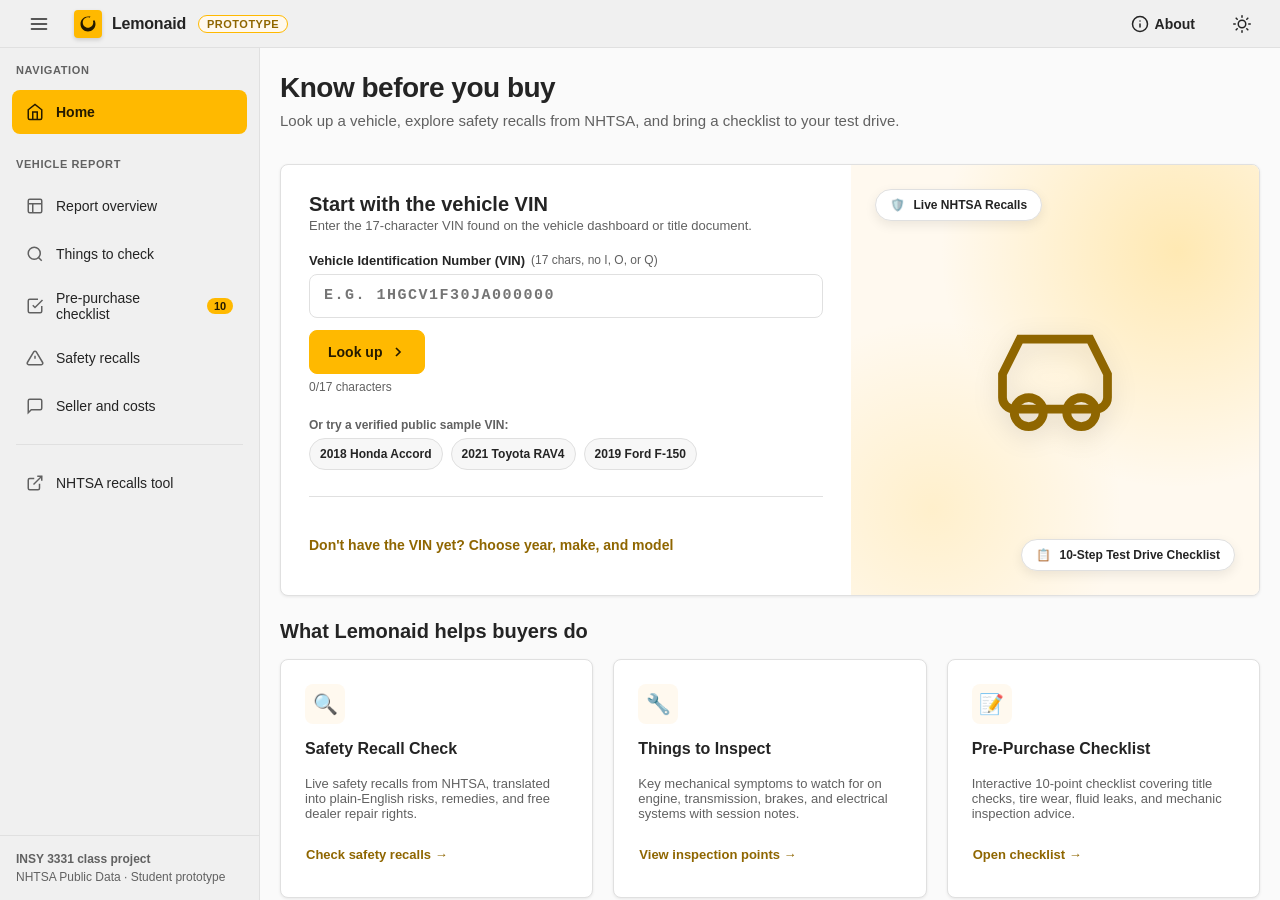
==== commit ec8fa0f6: "Added live NHTSA vehicle recall lookup Updates the safety recalls page and overview card to display " ====
--- a/index.html
+++ b/index.html
@@ -1,60 +1,189 @@
 <!doctype html>
 <html lang="en">
 <head>
-<meta charset="utf-8">
-<meta name="viewport" content="width=device-width,initial-scale=1">
-<meta name="color-scheme" content="light dark">
-<meta name="description" content="Lemonaid helps used-car and first-time buyers look up a vehicle, explore things to inspect, and bring a checklist to a test drive.">
-<title>Lemonaid | Know Before You Buy</title>
-<style>
-  html,body,#root{margin:0;height:100%}
-  body{font-family:"Segoe UI","Segoe UI Web (West European)",-apple-system,BlinkMacSystemFont,Roboto,"Helvetica Neue",sans-serif;-webkit-font-smoothing:antialiased}
-  #root > .fui-FluentProvider{height:100%}
-  h1,h2,h3,h4,p,ul,ol{margin:0}
-  /* Yellow fills take dark marks for contrast */
-  .fui-Checkbox__input:checked ~ .fui-Checkbox__indicator{color:#241A00 !important}
-  .print-only{display:none}
-  @media (prefers-reduced-motion: reduce){*,*::before,*::after{animation-duration:1ms !important;transition-duration:1ms !important;scroll-behavior:auto !important}}
-  @media print{
-    @page{margin:16mm}
-    .screen-only,body > *:not(#root){display:none !important}
-    html,body,#root,#root > .fui-FluentProvider{height:auto;background:#fff !important}
-    .print-only{display:block;color:#242424;font:12pt/1.45 "Segoe UI",Arial,sans-serif}
-    .print-only h1{font-size:22pt;margin:0 0 4pt;font-weight:600}
-    .print-only h2{font-size:14pt;margin:18pt 0 6pt;font-weight:600;border-bottom:2pt solid #FFB900;padding-bottom:3pt}
-    .print-only h3{font-size:11pt;margin:10pt 0 4pt;font-weight:600}
-    .print-only .muted{color:#616161;font-size:10pt}
-    .print-only .item{margin:0 0 8pt;break-inside:avoid}
-    .print-only .check{margin:2pt 0}
-  }
-</style>
+  <meta charset="utf-8">
+  <meta name="viewport" content="width=device-width, initial-scale=1">
+  <meta name="color-scheme" content="light dark">
+  <meta name="description" content="Lemonaid helps used-car and first-time buyers check a vehicle, explore safety recalls from NHTSA, and bring a checklist to the test drive.">
+  <title>Lemonaid | Know Before You Buy</title>
+  <link rel="stylesheet" href="styles.css">
 </head>
 <body>
-<div id="root"></div>
-<script>(()=>{var qy=Object.create;var K9=Object.defineProperty;var Ly=Object.getOwnPropertyDescriptor;var Sy=Object.getOwnPropertyNames;var wy=Object.getPrototypeOf,ky=Object.prototype.hasOwnProperty;var k5=(a,e)=>()=>{try{return e||a((e={exports:{}}).exports,e),e.exports}catch(l){throw e=0,l}},By=(a,e)=>{for(var l in e)K9(a,l,{get:e[l],enumerable:!0})},Ty=(a,e,l,o)=>{if(e&&typeof e=="object"||typeof e=="function")for(let t of Sy(e))!ky.call(a,t)&&t!==l&&K9(a,t,{get:()=>e[t],enumerable:!(o=Ly(e,t))||o.enumerable});return a};var A=(a,e,l)=>(l=a!=null?qy(wy(a)):{},Ty(e||!a||!a.__esModule?K9(l,"default",{value:a,enumerable:!0}):l,a));var Ov=k5(h1=>{"use strict";var vl=Symbol.for("react.element"),Dy=Symbol.for("react.portal"),Py=Symbol.for("react.fragment"),Oy=Symbol.for("react.strict_mode"),Ny=Symbol.for("react.profiler"),Uy=Symbol.for("react.provider"),Ey=Symbol.for("react.context"),Iy=Symbol.for("react.forward_ref"),Gy=Symbol.for("react.suspense"),jy=Symbol.for("react.memo"),Wy=Symbol.for("react.lazy"),Fv=Symbol.iterator;function Qy(a){return a===null||typeof a!="object"?null:(a=Fv&&a[Fv]||a["@@iterator"],typeof a=="function"?a:null)}var Lv={isMounted:function(){return!1},enqueueForceUpdate:function(){},enqueueReplaceState:function(){},enqueueSetState:function(){}},Sv=Object.assign,wv={};function ce(a,e,l){this.props=a,this.context=e,this.refs=wv,this.updater=l||Lv}ce.prototype.isReactComponent={};ce.prototype.setState=function(a,e){if(typeof a!="object"&&typeof a!="function"&&a!=null)throw Error("setState(...): takes an object of state variables to update or a function which returns an object of state variables.");this.updater.enqueueSetState(this,a,e,"setState")};ce.prototype.forceUpdate=function(a){this.updater.enqueueForceUpdate(this,a,"forceUpdate")};function kv(){}kv.prototype=ce.prototype;function Y9(a,e,l){this.props=a,this.context=e,this.refs=wv,this.updater=l||Lv}var J9=Y9.prototype=new kv;J9.constructor=Y9;Sv(J9,ce.prototype);J9.isPureReactComponent=!0;var yv=Array.isArray,Bv=Object.prototype.hasOwnProperty,Z9={current:null},Tv={key:!0,ref:!0,__self:!0,__source:!0};function Dv(a,e,l){var o,t={},r=null,c=null;if(e!=null)for(o in e.ref!==void 0&&(c=e.ref),e.key!==void 0&&(r=""+e.key),e)Bv.call(e,o)&&!Tv.hasOwnProperty(o)&&(t[o]=e[o]);var n=arguments.length-2;if(n===1)t.children=l;else if(1<n){for(var i=Array(n),s=0;s<n;s++)i[s]=arguments[s+2];t.children=i}if(a&&a.defaultProps)for(o in n=a.defaultProps,n)t[o]===void 0&&(t[o]=n[o]);return{$$typeof:vl,type:a,key:r,ref:c,props:t,_owner:Z9.current}}function $y(a,e){return{$$typeof:vl,type:a.type,key:e,ref:a.ref,props:a.props,_owner:a._owner}}function au(a){return typeof a=="object"&&a!==null&&a.$$typeof===vl}function Ky(a){var e={"=":"=0",":":"=2"};return"$"+a.replace(/[=:]/g,function(l){return e[l]})}var qv=/\/+/g;function X9(a,e){return typeof a=="object"&&a!==null&&a.key!=null?Ky(""+a.key):e.toString(36)}function x8(a,e,l,o,t){var r=typeof a;(r==="undefined"||r==="boolean")&&(a=null);var c=!1;if(a===null)c=!0;else switch(r){case"string":case"number":c=!0;break;case"object":switch(a.$$typeof){case vl:case Dy:c=!0}}if(c)return c=a,t=t(c),a=o===""?"."+X9(c,0):o,yv(t)?(l="",a!=null&&(l=a.replace(qv,"$&/")+"/"),x8(t,e,l,"",function(s){return s})):t!=null&&(au(t)&&(t=$y(t,l+(!t.key||c&&c.key===t.key?"":(""+t.key).replace(qv,"$&/")+"/")+a)),e.push(t)),1;if(c=0,o=o===""?".":o+":",yv(a))for(var n=0;n<a.length;n++){r=a[n];var i=o+X9(r,n);c+=x8(r,e,l,i,t)}else if(i=Qy(a),typeof i=="function")for(a=i.call(a),n=0;!(r=a.next()).done;)r=r.value,i=o+X9(r,n++),c+=x8(r,e,l,i,t);else if(r==="object")throw e=String(a),Error("Objects are not valid as a React child (found: "+(e==="[object Object]"?"object with keys {"+Object.keys(a).join(", ")+"}":e)+"). If you meant to render a collection of children, use an array instead.");return c}function z8(a,e,l){if(a==null)return a;var o=[],t=0;return x8(a,o,"","",function(r){return e.call(l,r,t++)}),o}function Xy(a){if(a._status===-1){var e=a._result;e=e(),e.then(function(l){(a._status===0||a._status===-1)&&(a._status=1,a._result=l)},function(l){(a._status===0||a._status===-1)&&(a._status=2,a._result=l)}),a._status===-1&&(a._status=0,a._result=e)}if(a._status===1)return a._result.default;throw a._result}var q0={current:null},C8={transition:null},Yy={ReactCurrentDispatcher:q0,ReactCurrentBatchConfig:C8,ReactCurrentOwner:Z9};function Pv(){throw Error("act(...) is not supported in production builds of React.")}h1.Children={map:z8,forEach:function(a,e,l){z8(a,function(){e.apply(this,arguments)},l)},count:function(a){var e=0;return z8(a,function(){e++}),e},toArray:function(a){return z8(a,function(e){return e})||[]},only:function(a){if(!au(a))throw Error("React.Children.only expected to receive a single React element child.");return a}};h1.Component=ce;h1.Fragment=Py;h1.Profiler=Ny;h1.PureComponent=Y9;h1.StrictMode=Oy;h1.Suspense=Gy;h1.__SECRET_INTERNALS_DO_NOT_USE_OR_YOU_WILL_BE_FIRED=Yy;h1.act=Pv;h1.cloneElement=function(a,e,l){if(a==null)throw Error("React.cloneElement(...): The argument must be a React element, but you passed "+a+".");var o=Sv({},a.props),t=a.key,r=a.ref,c=a._owner;if(e!=null){if(e.ref!==void 0&&(r=e.ref,c=Z9.current),e.key!==void 0&&(t=""+e.key),a.type&&a.type.defaultProps)var n=a.type.defaultProps;for(i in e)Bv.call(e,i)&&!Tv.hasOwnProperty(i)&&(o[i]=e[i]===void 0&&n!==void 0?n[i]:e[i])}var i=arguments.length-2;if(i===1)o.children=l;else if(1<i){n=Array(i);for(var s=0;s<i;s++)n[s]=arguments[s+2];o.children=n}return{$$typeof:vl,type:a.type,key:t,ref:r,props:o,_owner:c}};h1.createContext=function(a){return a={$$typeof:Ey,_currentValue:a,_currentValue2:a,_threadCount:0,Provider:null,Consumer:null,_defaultValue:null,_globalName:null},a.Provider={$$typeof:Uy,_context:a},a.Consumer=a};h1.createElement=Dv;h1.createFactory=function(a){var e=Dv.bind(null,a);return e.type=a,e};h1.createRef=function(){return{current:null}};h1.forwardRef=function(a){return{$$typeof:Iy,render:a}};h1.isValidElement=au;h1.lazy=function(a){return{$$typeof:Wy,_payload:{_status:-1,_result:a},_init:Xy}};h1.memo=function(a,e){return{$$typeof:jy,type:a,compare:e===void 0?null:e}};h1.startTransition=function(a){var e=C8.transition;C8.transition={};try{a()}finally{C8.transition=e}};h1.unstable_act=Pv;h1.useCallback=function(a,e){return q0.current.useCallback(a,e)};h1.useContext=function(a){return q0.current.useContext(a)};h1.useDebugValue=function(){};h1.useDeferredValue=function(a){return q0.current.useDeferredValue(a)};h1.useEffect=function(a,e){return q0.current.useEffect(a,e)};h1.useId=function(){return q0.current.useId()};h1.useImperativeHandle=function(a,e,l){return q0.current.useImperativeHandle(a,e,l)};h1.useInsertionEffect=function(a,e){return q0.current.useInsertionEffect(a,e)};h1.useLayoutEffect=function(a,e){return q0.current.useLayoutEffect(a,e)};h1.useMemo=function(a,e){return q0.current.useMemo(a,e)};h1.useReducer=function(a,e,l){return q0.current.useReducer(a,e,l)};h1.useRef=function(a){return q0.current.useRef(a)};h1.useState=function(a){return q0.current.useState(a)};h1.useSyncExternalStore=function(a,e,l){return q0.current.useSyncExternalStore(a,e,l)};h1.useTransition=function(){return q0.current.useTransition()};h1.version="18.3.1"});var R=k5((EO,Nv)=>{"use strict";Nv.exports=Ov()});var Xv=k5(A1=>{"use strict";function tu(a,e){var l=a.length;a.push(e);a:for(;0<l;){var o=l-1>>>1,t=a[o];if(0<A8(t,e))a[o]=e,a[l]=t,l=o;else break a}}function B5(a){return a.length===0?null:a[0]}function R8(a){if(a.length===0)return null;var e=a[0],l=a.pop();if(l!==e){a[0]=l;a:for(var o=0,t=a.length,r=t>>>1;o<r;){var c=2*(o+1)-1,n=a[c],i=c+1,s=a[i];if(0>A8(n,l))i<t&&0>A8(s,n)?(a[o]=s,a[i]=l,o=i):(a[o]=n,a[c]=l,o=c);else if(i<t&&0>A8(s,l))a[o]=s,a[i]=l,o=i;else break a}}return e}function A8(a,e){var l=a.sortIndex-e.sortIndex;return l!==0?l:a.id-e.id}typeof performance=="object"&&typeof performance.now=="function"?(Uv=performance,A1.unstable_now=function(){return Uv.now()}):(eu=Date,Ev=eu.now(),A1.unstable_now=function(){return eu.now()-Ev});var Uv,eu,Ev,v2=[],P3=[],Jy=1,m5=null,g0=3,b8=!1,Oa=!1,_l=!1,jv=typeof setTimeout=="function"?setTimeout:null,Wv=typeof clearTimeout=="function"?clearTimeout:null,Iv=typeof setImmediate!="undefined"?setImmediate:null;typeof navigator!="undefined"&&navigator.scheduling!==void 0&&navigator.scheduling.isInputPending!==void 0&&navigator.scheduling.isInputPending.bind(navigator.scheduling);function ru(a){for(var e=B5(P3);e!==null;){if(e.callback===null)R8(P3);else if(e.startTime<=a)R8(P3),e.sortIndex=e.expirationTime,tu(v2,e);else break;e=B5(P3)}}function cu(a){if(_l=!1,ru(a),!Oa)if(B5(v2)!==null)Oa=!0,iu(nu);else{var e=B5(P3);e!==null&&su(cu,e.startTime-a)}}function nu(a,e){Oa=!1,_l&&(_l=!1,Wv(Ml),Ml=-1),b8=!0;var l=g0;try{for(ru(e),m5=B5(v2);m5!==null&&(!(m5.expirationTime>e)||a&&!Kv());){var o=m5.callback;if(typeof o=="function"){m5.callback=null,g0=m5.priorityLevel;var t=o(m5.expirationTime<=e);e=A1.unstable_now(),typeof t=="function"?m5.callback=t:m5===B5(v2)&&R8(v2),ru(e)}else R8(v2);m5=B5(v2)}if(m5!==null)var r=!0;else{var c=B5(P3);c!==null&&su(cu,c.startTime-e),r=!1}return r}finally{m5=null,g0=l,b8=!1}}var V8=!1,H8=null,Ml=-1,Qv=5,$v=-1;function Kv(){return!(A1.unstable_now()-$v<Qv)}function lu(){if(H8!==null){var a=A1.unstable_now();$v=a;var e=!0;try{e=H8(!0,a)}finally{e?gl():(V8=!1,H8=null)}}else V8=!1}var gl;typeof Iv=="function"?gl=function(){Iv(lu)}:typeof MessageChannel!="undefined"?(ou=new MessageChannel,Gv=ou.port2,ou.port1.onmessage=lu,gl=function(){Gv.postMessage(null)}):gl=function(){jv(lu,0)};var ou,Gv;function iu(a){H8=a,V8||(V8=!0,gl())}function su(a,e){Ml=jv(function(){a(A1.unstable_now())},e)}A1.unstable_IdlePriority=5;A1.unstable_ImmediatePriority=1;A1.unstable_LowPriority=4;A1.unstable_NormalPriority=3;A1.unstable_Profiling=null;A1.unstable_UserBlockingPriority=2;A1.unstable_cancelCallback=function(a){a.callback=null};A1.unstable_continueExecution=function(){Oa||b8||(Oa=!0,iu(nu))};A1.unstable_forceFrameRate=function(a){0>a||125<a?console.error("forceFrameRate takes a positive int between 0 and 125, forcing frame rates higher than 125 fps is not supported"):Qv=0<a?Math.floor(1e3/a):5};A1.unstable_getCurrentPriorityLevel=function(){return g0};A1.unstable_getFirstCallbackNode=function(){return B5(v2)};A1.unstable_next=function(a){switch(g0){case 1:case 2:case 3:var e=3;break;default:e=g0}var l=g0;g0=e;try{return a()}finally{g0=l}};A1.unstable_pauseExecution=function(){};A1.unstable_requestPaint=function(){};A1.unstable_runWithPriority=function(a,e){switch(a){case 1:case 2:case 3:case 4:case 5:break;default:a=3}var l=g0;g0=a;try{return e()}finally{g0=l}};A1.unstable_scheduleCallback=function(a,e,l){var o=A1.unstable_now();switch(typeof l=="object"&&l!==null?(l=l.delay,l=typeof l=="number"&&0<l?o+l:o):l=o,a){case 1:var t=-1;break;case 2:t=250;break;case 5:t=1073741823;break;case 4:t=1e4;break;default:t=5e3}return t=l+t,a={id:Jy++,callback:e,priorityLevel:a,startTime:l,expirationTime:t,sortIndex:-1},l>o?(a.sortIndex=l,tu(P3,a),B5(v2)===null&&a===B5(P3)&&(_l?(Wv(Ml),Ml=-1):_l=!0,su(cu,l-o))):(a.sortIndex=t,tu(v2,a),Oa||b8||(Oa=!0,iu(nu))),a};A1.unstable_shouldYield=Kv;A1.unstable_wrapCallback=function(a){var e=g0;return function(){var l=g0;g0=e;try{return a.apply(this,arguments)}finally{g0=l}}}});var Jv=k5((GO,Yv)=>{"use strict";Yv.exports=Xv()});var lz=k5(l5=>{"use strict";var Zy=R(),a5=Jv();function N(a){for(var e="https://reactjs.org/docs/error-decoder.html?invariant="+a,l=1;l<arguments.length;l++)e+="&args[]="+encodeURIComponent(arguments[l]);return"Minified React error #"+a+"; visit "+e+" for the full message or use the non-minified dev environment for full errors and additional helpful warnings."}var r_=new Set,Ul={};function Ja(a,e){Ve(a,e),Ve(a+"Capture",e)}function Ve(a,e){for(Ul[a]=e,a=0;a<e.length;a++)r_.add(e[a])}var l3=!(typeof window=="undefined"||typeof window.document=="undefined"||typeof window.document.createElement=="undefined"),Su=Object.prototype.hasOwnProperty,aq=/^[:A-Z_a-z\u00C0-\u00D6\u00D8-\u00F6\u00F8-\u02FF\u0370-\u037D\u037F-\u1FFF\u200C-\u200D\u2070-\u218F\u2C00-\u2FEF\u3001-\uD7FF\uF900-\uFDCF\uFDF0-\uFFFD][:A-Z_a-z\u00C0-\u00D6\u00D8-\u00F6\u00F8-\u02FF\u0370-\u037D\u037F-\u1FFF\u200C-\u200D\u2070-\u218F\u2C00-\u2FEF\u3001-\uD7FF\uF900-\uFDCF\uFDF0-\uFFFD\-.0-9\u00B7\u0300-\u036F\u203F-\u2040]*$/,Zv={},ag={};function eq(a){return Su.call(ag,a)?!0:Su.call(Zv,a)?!1:aq.test(a)?ag[a]=!0:(Zv[a]=!0,!1)}function lq(a,e,l,o){if(l!==null&&l.type===0)return!1;switch(typeof e){case"function":case"symbol":return!0;case"boolean":return o?!1:l!==null?!l.acceptsBooleans:(a=a.toLowerCase().slice(0,5),a!=="data-"&&a!=="aria-");default:return!1}}function oq(a,e,l,o){if(e===null||typeof e=="undefined"||lq(a,e,l,o))return!0;if(o)return!1;if(l!==null)switch(l.type){case 3:return!e;case 4:return e===!1;case 5:return isNaN(e);case 6:return isNaN(e)||1>e}return!1}function w0(a,e,l,o,t,r,c){this.acceptsBooleans=e===2||e===3||e===4,this.attributeName=o,this.attributeNamespace=t,this.mustUseProperty=l,this.propertyName=a,this.type=e,this.sanitizeURL=r,this.removeEmptyString=c}var d0={};"children dangerouslySetInnerHTML defaultValue defaultChecked innerHTML suppressContentEditableWarning suppressHydrationWarning style".split(" ").forEach(function(a){d0[a]=new w0(a,0,!1,a,null,!1,!1)});[["acceptCharset","accept-charset"],["className","class"],["htmlFor","for"],["httpEquiv","http-equiv"]].forEach(function(a){var e=a[0];d0[e]=new w0(e,1,!1,a[1],null,!1,!1)});["contentEditable","draggable","spellCheck","value"].forEach(function(a){d0[a]=new w0(a,2,!1,a.toLowerCase(),null,!1,!1)});["autoReverse","externalResourcesRequired","focusable","preserveAlpha"].forEach(function(a){d0[a]=new w0(a,2,!1,a,null,!1,!1)});"allowFullScreen async autoFocus autoPlay controls default defer disabled disablePictureInPicture disableRemotePlayback formNoValidate hidden loop noModule noValidate open playsInline readOnly required reversed scoped seamless itemScope".split(" ").forEach(function(a){d0[a]=new w0(a,3,!1,a.toLowerCase(),null,!1,!1)});["checked","multiple","muted","selected"].forEach(function(a){d0[a]=new w0(a,3,!0,a,null,!1,!1)});["capture","download"].forEach(function(a){d0[a]=new w0(a,4,!1,a,null,!1,!1)});["cols","rows","size","span"].forEach(function(a){d0[a]=new w0(a,6,!1,a,null,!1,!1)});["rowSpan","start"].forEach(function(a){d0[a]=new w0(a,5,!1,a.toLowerCase(),null,!1,!1)});var Hd=/[\-:]([a-z])/g;function Rd(a){return a[1].toUpperCase()}"accent-height alignment-baseline arabic-form baseline-shift cap-height clip-path clip-rule color-interpolation color-interpolation-filters color-profile color-rendering dominant-baseline enable-background fill-opacity fill-rule flood-color flood-opacity font-family font-size font-size-adjust font-stretch font-style font-variant font-weight glyph-name glyph-orientation-horizontal glyph-orientation-vertical horiz-adv-x horiz-origin-x image-rendering letter-spacing lighting-color marker-end marker-mid marker-start overline-position overline-thickness paint-order panose-1 pointer-events rendering-intent shape-rendering stop-color stop-opacity strikethrough-position strikethrough-thickness stroke-dasharray stroke-dashoffset stroke-linecap stroke-linejoin stroke-miterlimit stroke-opacity stroke-width text-anchor text-decoration text-rendering underline-position underline-thickness unicode-bidi unicode-range units-per-em v-alphabetic v-hanging v-ideographic v-mathematical vector-effect vert-adv-y vert-origin-x vert-origin-y word-spacing writing-mode xmlns:xlink x-height".split(" ").forEach(function(a){var e=a.replace(Hd,Rd);d0[e]=new w0(e,1,!1,a,null,!1,!1)});"xlink:actuate xlink:arcrole xlink:role xlink:show xlink:title xlink:type".split(" ").forEach(function(a){var e=a.replace(Hd,Rd);d0[e]=new w0(e,1,!1,a,"http://www.w3.org/1999/xlink",!1,!1)});["xml:base","xml:lang","xml:space"].forEach(function(a){var e=a.replace(Hd,Rd);d0[e]=new w0(e,1,!1,a,"http://www.w3.org/XML/1998/namespace",!1,!1)});["tabIndex","crossOrigin"].forEach(function(a){d0[a]=new w0(a,1,!1,a.toLowerCase(),null,!1,!1)});d0.xlinkHref=new w0("xlinkHref",1,!1,"xlink:href","http://www.w3.org/1999/xlink",!0,!1);["src","href","action","formAction"].forEach(function(a){d0[a]=new w0(a,1,!1,a.toLowerCase(),null,!0,!0)});function bd(a,e,l,o){var t=d0.hasOwnProperty(e)?d0[e]:null;(t!==null?t.type!==0:o||!(2<e.length)||e[0]!=="o"&&e[0]!=="O"||e[1]!=="n"&&e[1]!=="N")&&(oq(e,l,t,o)&&(l=null),o||t===null?eq(e)&&(l===null?a.removeAttribute(e):a.setAttribute(e,""+l)):t.mustUseProperty?a[t.propertyName]=l===null?t.type===3?!1:"":l:(e=t.attributeName,o=t.attributeNamespace,l===null?a.removeAttribute(e):(t=t.type,l=t===3||t===4&&l===!0?"":""+l,o?a.setAttributeNS(o,e,l):a.setAttribute(e,l))))}var c3=Zy.__SECRET_INTERNALS_DO_NOT_USE_OR_YOU_WILL_BE_FIRED,F8=Symbol.for("react.element"),se=Symbol.for("react.portal"),ue=Symbol.for("react.fragment"),Vd=Symbol.for("react.strict_mode"),wu=Symbol.for("react.profiler"),c_=Symbol.for("react.provider"),n_=Symbol.for("react.context"),Fd=Symbol.for("react.forward_ref"),ku=Symbol.for("react.suspense"),Bu=Symbol.for("react.suspense_list"),yd=Symbol.for("react.memo"),N3=Symbol.for("react.lazy"),i_=Symbol.for("react.offscreen"),eg=Symbol.iterator;function zl(a){return a===null||typeof a!="object"?null:(a=eg&&a[eg]||a["@@iterator"],typeof a=="function"?a:null)}var D1=Object.assign,uu;function Fl(a){if(uu===void 0)try{throw Error()}catch(l){var e=l.stack.trim().match(/\n( *(at )?)/);uu=e&&e[1]||""}return`
-`+uu+a}var du=!1;function hu(a,e){if(!a||du)return"";du=!0;var l=Error.prepareStackTrace;Error.prepareStackTrace=void 0;try{if(e)if(e=function(){throw Error()},Object.defineProperty(e.prototype,"props",{set:function(){throw Error()}}),typeof Reflect=="object"&&Reflect.construct){try{Reflect.construct(e,[])}catch(s){var o=s}Reflect.construct(a,[],e)}else{try{e.call()}catch(s){o=s}a.call(e.prototype)}else{try{throw Error()}catch(s){o=s}a()}}catch(s){if(s&&o&&typeof s.stack=="string"){for(var t=s.stack.split(`
-`),r=o.stack.split(`
-`),c=t.length-1,n=r.length-1;1<=c&&0<=n&&t[c]!==r[n];)n--;for(;1<=c&&0<=n;c--,n--)if(t[c]!==r[n]){if(c!==1||n!==1)do if(c--,n--,0>n||t[c]!==r[n]){var i=`
-`+t[c].replace(" at new "," at ");return a.displayName&&i.includes("<anonymous>")&&(i=i.replace("<anonymous>",a.displayName)),i}while(1<=c&&0<=n);break}}}finally{du=!1,Error.prepareStackTrace=l}return(a=a?a.displayName||a.name:"")?Fl(a):""}function tq(a){switch(a.tag){case 5:return Fl(a.type);case 16:return Fl("Lazy");case 13:return Fl("Suspense");case 19:return Fl("SuspenseList");case 0:case 2:case 15:return a=hu(a.type,!1),a;case 11:return a=hu(a.type.render,!1),a;case 1:return a=hu(a.type,!0),a;default:return""}}function Tu(a){if(a==null)return null;if(typeof a=="function")return a.displayName||a.name||null;if(typeof a=="string")return a;switch(a){case ue:return"Fragment";case se:return"Portal";case wu:return"Profiler";case Vd:return"StrictMode";case ku:return"Suspense";case Bu:return"SuspenseList"}if(typeof a=="object")switch(a.$$typeof){case n_:return(a.displayName||"Context")+".Consumer";case c_:return(a._context.displayName||"Context")+".Provider";case Fd:var e=a.render;return a=a.displayName,a||(a=e.displayName||e.name||"",a=a!==""?"ForwardRef("+a+")":"ForwardRef"),a;case yd:return e=a.displayName||null,e!==null?e:Tu(a.type)||"Memo";case N3:e=a._payload,a=a._init;try{return Tu(a(e))}catch{}}return null}function rq(a){var e=a.type;switch(a.tag){case 24:return"Cache";case 9:return(e.displayName||"Context")+".Consumer";case 10:return(e._context.displayName||"Context")+".Provider";case 18:return"DehydratedFragment";case 11:return a=e.render,a=a.displayName||a.name||"",e.displayName||(a!==""?"ForwardRef("+a+")":"ForwardRef");case 7:return"Fragment";case 5:return e;case 4:return"Portal";case 3:return"Root";case 6:return"Text";case 16:return Tu(e);case 8:return e===Vd?"StrictMode":"Mode";case 22:return"Offscreen";case 12:return"Profiler";case 21:return"Scope";case 13:return"Suspense";case 19:return"SuspenseList";case 25:return"TracingMarker";case 1:case 0:case 17:case 2:case 14:case 15:if(typeof e=="function")return e.displayName||e.name||null;if(typeof e=="string")return e}return null}function aa(a){switch(typeof a){case"boolean":case"number":case"string":case"undefined":return a;case"object":return a;default:return""}}function s_(a){var e=a.type;return(a=a.nodeName)&&a.toLowerCase()==="input"&&(e==="checkbox"||e==="radio")}function cq(a){var e=s_(a)?"checked":"value",l=Object.getOwnPropertyDescriptor(a.constructor.prototype,e),o=""+a[e];if(!a.hasOwnProperty(e)&&typeof l!="undefined"&&typeof l.get=="function"&&typeof l.set=="function"){var t=l.get,r=l.set;return Object.defineProperty(a,e,{configurable:!0,get:function(){return t.call(this)},set:function(c){o=""+c,r.call(this,c)}}),Object.defineProperty(a,e,{enumerable:l.enumerable}),{getValue:function(){return o},setValue:function(c){o=""+c},stopTracking:function(){a._valueTracker=null,delete a[e]}}}}function y8(a){a._valueTracker||(a._valueTracker=cq(a))}function u_(a){if(!a)return!1;var e=a._valueTracker;if(!e)return!0;var l=e.getValue(),o="";return a&&(o=s_(a)?a.checked?"true":"false":a.value),a=o,a!==l?(e.setValue(a),!0):!1}function oc(a){if(a=a||(typeof document!="undefined"?document:void 0),typeof a=="undefined")return null;try{return a.activeElement||a.body}catch{return a.body}}function Du(a,e){var l=e.checked;return D1({},e,{defaultChecked:void 0,defaultValue:void 0,value:void 0,checked:l!=null?l:a._wrapperState.initialChecked})}function lg(a,e){var l=e.defaultValue==null?"":e.defaultValue,o=e.checked!=null?e.checked:e.defaultChecked;l=aa(e.value!=null?e.value:l),a._wrapperState={initialChecked:o,initialValue:l,controlled:e.type==="checkbox"||e.type==="radio"?e.checked!=null:e.value!=null}}function d_(a,e){e=e.checked,e!=null&&bd(a,"checked",e,!1)}function Pu(a,e){d_(a,e);var l=aa(e.value),o=e.type;if(l!=null)o==="number"?(l===0&&a.value===""||a.value!=l)&&(a.value=""+l):a.value!==""+l&&(a.value=""+l);else if(o==="submit"||o==="reset"){a.removeAttribute("value");return}e.hasOwnProperty("value")?Ou(a,e.type,l):e.hasOwnProperty("defaultValue")&&Ou(a,e.type,aa(e.defaultValue)),e.checked==null&&e.defaultChecked!=null&&(a.defaultChecked=!!e.defaultChecked)}function og(a,e,l){if(e.hasOwnProperty("value")||e.hasOwnProperty("defaultValue")){var o=e.type;if(!(o!=="submit"&&o!=="reset"||e.value!==void 0&&e.value!==null))return;e=""+a._wrapperState.initialValue,l||e===a.value||(a.value=e),a.defaultValue=e}l=a.name,l!==""&&(a.name=""),a.defaultChecked=!!a._wrapperState.initialChecked,l!==""&&(a.name=l)}function Ou(a,e,l){(e!=="number"||oc(a.ownerDocument)!==a)&&(l==null?a.defaultValue=""+a._wrapperState.initialValue:a.defaultValue!==""+l&&(a.defaultValue=""+l))}var yl=Array.isArray;function xe(a,e,l,o){if(a=a.options,e){e={};for(var t=0;t<l.length;t++)e["$"+l[t]]=!0;for(l=0;l<a.length;l++)t=e.hasOwnProperty("$"+a[l].value),a[l].selected!==t&&(a[l].selected=t),t&&o&&(a[l].defaultSelected=!0)}else{for(l=""+aa(l),e=null,t=0;t<a.length;t++){if(a[t].value===l){a[t].selected=!0,o&&(a[t].defaultSelected=!0);return}e!==null||a[t].disabled||(e=a[t])}e!==null&&(e.selected=!0)}}function Nu(a,e){if(e.dangerouslySetInnerHTML!=null)throw Error(N(91));return D1({},e,{value:void 0,defaultValue:void 0,children:""+a._wrapperState.initialValue})}function tg(a,e){var l=e.value;if(l==null){if(l=e.children,e=e.defaultValue,l!=null){if(e!=null)throw Error(N(92));if(yl(l)){if(1<l.length)throw Error(N(93));l=l[0]}e=l}e==null&&(e=""),l=e}a._wrapperState={initialValue:aa(l)}}function h_(a,e){var l=aa(e.value),o=aa(e.defaultValue);l!=null&&(l=""+l,l!==a.value&&(a.value=l),e.defaultValue==null&&a.defaultValue!==l&&(a.defaultValue=l)),o!=null&&(a.defaultValue=""+o)}function rg(a){var e=a.textContent;e===a._wrapperState.initialValue&&e!==""&&e!==null&&(a.value=e)}function p_(a){switch(a){case"svg":return"http://www.w3.org/2000/svg";case"math":return"http://www.w3.org/1998/Math/MathML";default:return"http://www.w3.org/1999/xhtml"}}function Uu(a,e){return a==null||a==="http://www.w3.org/1999/xhtml"?p_(e):a==="http://www.w3.org/2000/svg"&&e==="foreignObject"?"http://www.w3.org/1999/xhtml":a}var q8,m_=(function(a){return typeof MSApp!="undefined"&&MSApp.execUnsafeLocalFunction?function(e,l,o,t){MSApp.execUnsafeLocalFunction(function(){return a(e,l,o,t)})}:a})(function(a,e){if(a.namespaceURI!=="http://www.w3.org/2000/svg"||"innerHTML"in a)a.innerHTML=e;else{for(q8=q8||document.createElement("div"),q8.innerHTML="<svg>"+e.valueOf().toString()+"</svg>",e=q8.firstChild;a.firstChild;)a.removeChild(a.firstChild);for(;e.firstChild;)a.appendChild(e.firstChild)}});function El(a,e){if(e){var l=a.firstChild;if(l&&l===a.lastChild&&l.nodeType===3){l.nodeValue=e;return}}a.textContent=e}var Sl={animationIterationCount:!0,aspectRatio:!0,borderImageOutset:!0,borderImageSlice:!0,borderImageWidth:!0,boxFlex:!0,boxFlexGroup:!0,boxOrdinalGroup:!0,columnCount:!0,columns:!0,flex:!0,flexGrow:!0,flexPositive:!0,flexShrink:!0,flexNegative:!0,flexOrder:!0,gridArea:!0,gridRow:!0,gridRowEnd:!0,gridRowSpan:!0,gridRowStart:!0,gridColumn:!0,gridColumnEnd:!0,gridColumnSpan:!0,gridColumnStart:!0,fontWeight:!0,lineClamp:!0,lineHeight:!0,opacity:!0,order:!0,orphans:!0,tabSize:!0,widows:!0,zIndex:!0,zoom:!0,fillOpacity:!0,floodOpacity:!0,stopOpacity:!0,strokeDasharray:!0,strokeDashoffset:!0,strokeMiterlimit:!0,strokeOpacity:!0,strokeWidth:!0},nq=["Webkit","ms","Moz","O"];Object.keys(Sl).forEach(function(a){nq.forEach(function(e){e=e+a.charAt(0).toUpperCase()+a.substring(1),Sl[e]=Sl[a]})});function f_(a,e,l){return e==null||typeof e=="boolean"||e===""?"":l||typeof e!="number"||e===0||Sl.hasOwnProperty(a)&&Sl[a]?(""+e).trim():e+"px"}function v_(a,e){a=a.style;for(var l in e)if(e.hasOwnProperty(l)){var o=l.indexOf("--")===0,t=f_(l,e[l],o);l==="float"&&(l="cssFloat"),o?a.setProperty(l,t):a[l]=t}}var iq=D1({menuitem:!0},{area:!0,base:!0,br:!0,col:!0,embed:!0,hr:!0,img:!0,input:!0,keygen:!0,link:!0,meta:!0,param:!0,source:!0,track:!0,wbr:!0});function Eu(a,e){if(e){if(iq[a]&&(e.children!=null||e.dangerouslySetInnerHTML!=null))throw Error(N(137,a));if(e.dangerouslySetInnerHTML!=null){if(e.children!=null)throw Error(N(60));if(typeof e.dangerouslySetInnerHTML!="object"||!("__html"in e.dangerouslySetInnerHTML))throw Error(N(61))}if(e.style!=null&&typeof e.style!="object")throw Error(N(62))}}function Iu(a,e){if(a.indexOf("-")===-1)return typeof e.is=="string";switch(a){case"annotation-xml":case"color-profile":case"font-face":case"font-face-src":case"font-face-uri":case"font-face-format":case"font-face-name":case"missing-glyph":return!1;default:return!0}}var Gu=null;function qd(a){return a=a.target||a.srcElement||window,a.correspondingUseElement&&(a=a.correspondingUseElement),a.nodeType===3?a.parentNode:a}var ju=null,Ce=null,Ae=null;function cg(a){if(a=co(a)){if(typeof ju!="function")throw Error(N(280));var e=a.stateNode;e&&(e=Lc(e),ju(a.stateNode,a.type,e))}}function g_(a){Ce?Ae?Ae.push(a):Ae=[a]:Ce=a}function __(){if(Ce){var a=Ce,e=Ae;if(Ae=Ce=null,cg(a),e)for(a=0;a<e.length;a++)cg(e[a])}}function M_(a,e){return a(e)}function z_(){}var pu=!1;function x_(a,e,l){if(pu)return a(e,l);pu=!0;try{return M_(a,e,l)}finally{pu=!1,(Ce!==null||Ae!==null)&&(z_(),__())}}function Il(a,e){var l=a.stateNode;if(l===null)return null;var o=Lc(l);if(o===null)return null;l=o[e];a:switch(e){case"onClick":case"onClickCapture":case"onDoubleClick":case"onDoubleClickCapture":case"onMouseDown":case"onMouseDownCapture":case"onMouseMove":case"onMouseMoveCapture":case"onMouseUp":case"onMouseUpCapture":case"onMouseEnter":(o=!o.disabled)||(a=a.type,o=!(a==="button"||a==="input"||a==="select"||a==="textarea")),a=!o;break a;default:a=!1}if(a)return null;if(l&&typeof l!="function")throw Error(N(231,e,typeof l));return l}var Wu=!1;if(l3)try{ne={},Object.defineProperty(ne,"passive",{get:function(){Wu=!0}}),window.addEventListener("test",ne,ne),window.removeEventListener("test",ne,ne)}catch{Wu=!1}var ne;function sq(a,e,l,o,t,r,c,n,i){var s=Array.prototype.slice.call(arguments,3);try{e.apply(l,s)}catch(u){this.onError(u)}}var wl=!1,tc=null,rc=!1,Qu=null,uq={onError:function(a){wl=!0,tc=a}};function dq(a,e,l,o,t,r,c,n,i){wl=!1,tc=null,sq.apply(uq,arguments)}function hq(a,e,l,o,t,r,c,n,i){if(dq.apply(this,arguments),wl){if(wl){var s=tc;wl=!1,tc=null}else throw Error(N(198));rc||(rc=!0,Qu=s)}}function Za(a){var e=a,l=a;if(a.alternate)for(;e.return;)e=e.return;else{a=e;do e=a,(e.flags&4098)!==0&&(l=e.return),a=e.return;while(a)}return e.tag===3?l:null}function C_(a){if(a.tag===13){var e=a.memoizedState;if(e===null&&(a=a.alternate,a!==null&&(e=a.memoizedState)),e!==null)return e.dehydrated}return null}function ng(a){if(Za(a)!==a)throw Error(N(188))}function pq(a){var e=a.alternate;if(!e){if(e=Za(a),e===null)throw Error(N(188));return e!==a?null:a}for(var l=a,o=e;;){var t=l.return;if(t===null)break;var r=t.alternate;if(r===null){if(o=t.return,o!==null){l=o;continue}break}if(t.child===r.child){for(r=t.child;r;){if(r===l)return ng(t),a;if(r===o)return ng(t),e;r=r.sibling}throw Error(N(188))}if(l.return!==o.return)l=t,o=r;else{for(var c=!1,n=t.child;n;){if(n===l){c=!0,l=t,o=r;break}if(n===o){c=!0,o=t,l=r;break}n=n.sibling}if(!c){for(n=r.child;n;){if(n===l){c=!0,l=r,o=t;break}if(n===o){c=!0,o=r,l=t;break}n=n.sibling}if(!c)throw Error(N(189))}}if(l.alternate!==o)throw Error(N(190))}if(l.tag!==3)throw Error(N(188));return l.stateNode.current===l?a:e}function A_(a){return a=pq(a),a!==null?H_(a):null}function H_(a){if(a.tag===5||a.tag===6)return a;for(a=a.child;a!==null;){var e=H_(a);if(e!==null)return e;a=a.sibling}return null}var R_=a5.unstable_scheduleCallback,ig=a5.unstable_cancelCallback,mq=a5.unstable_shouldYield,fq=a5.unstable_requestPaint,j1=a5.unstable_now,vq=a5.unstable_getCurrentPriorityLevel,Ld=a5.unstable_ImmediatePriority,b_=a5.unstable_UserBlockingPriority,cc=a5.unstable_NormalPriority,gq=a5.unstable_LowPriority,V_=a5.unstable_IdlePriority,Vc=null,z2=null;function _q(a){if(z2&&typeof z2.onCommitFiberRoot=="function")try{z2.onCommitFiberRoot(Vc,a,void 0,(a.current.flags&128)===128)}catch{}}var N5=Math.clz32?Math.clz32:xq,Mq=Math.log,zq=Math.LN2;function xq(a){return a>>>=0,a===0?32:31-(Mq(a)/zq|0)|0}var L8=64,S8=4194304;function ql(a){switch(a&-a){case 1:return 1;case 2:return 2;case 4:return 4;case 8:return 8;case 16:return 16;case 32:return 32;case 64:case 128:case 256:case 512:case 1024:case 2048:case 4096:case 8192:case 16384:case 32768:case 65536:case 131072:case 262144:case 524288:case 1048576:case 2097152:return a&4194240;case 4194304:case 8388608:case 16777216:case 33554432:case 67108864:return a&130023424;case 134217728:return 134217728;case 268435456:return 268435456;case 536870912:return 536870912;case 1073741824:return 1073741824;default:return a}}function nc(a,e){var l=a.pendingLanes;if(l===0)return 0;var o=0,t=a.suspendedLanes,r=a.pingedLanes,c=l&268435455;if(c!==0){var n=c&~t;n!==0?o=ql(n):(r&=c,r!==0&&(o=ql(r)))}else c=l&~t,c!==0?o=ql(c):r!==0&&(o=ql(r));if(o===0)return 0;if(e!==0&&e!==o&&(e&t)===0&&(t=o&-o,r=e&-e,t>=r||t===16&&(r&4194240)!==0))return e;if((o&4)!==0&&(o|=l&16),e=a.entangledLanes,e!==0)for(a=a.entanglements,e&=o;0<e;)l=31-N5(e),t=1<<l,o|=a[l],e&=~t;return o}function Cq(a,e){switch(a){case 1:case 2:case 4:return e+250;case 8:case 16:case 32:case 64:case 128:case 256:case 512:case 1024:case 2048:case 4096:case 8192:case 16384:case 32768:case 65536:case 131072:case 262144:case 524288:case 1048576:case 2097152:return e+5e3;case 4194304:case 8388608:case 16777216:case 33554432:case 67108864:return-1;case 134217728:case 268435456:case 536870912:case 1073741824:return-1;default:return-1}}function Aq(a,e){for(var l=a.suspendedLanes,o=a.pingedLanes,t=a.expirationTimes,r=a.pendingLanes;0<r;){var c=31-N5(r),n=1<<c,i=t[c];i===-1?((n&l)===0||(n&o)!==0)&&(t[c]=Cq(n,e)):i<=e&&(a.expiredLanes|=n),r&=~n}}function $u(a){return a=a.pendingLanes&-1073741825,a!==0?a:a&1073741824?1073741824:0}function F_(){var a=L8;return L8<<=1,(L8&4194240)===0&&(L8=64),a}function mu(a){for(var e=[],l=0;31>l;l++)e.push(a);return e}function to(a,e,l){a.pendingLanes|=e,e!==536870912&&(a.suspendedLanes=0,a.pingedLanes=0),a=a.eventTimes,e=31-N5(e),a[e]=l}function Hq(a,e){var l=a.pendingLanes&~e;a.pendingLanes=e,a.suspendedLanes=0,a.pingedLanes=0,a.expiredLanes&=e,a.mutableReadLanes&=e,a.entangledLanes&=e,e=a.entanglements;var o=a.eventTimes;for(a=a.expirationTimes;0<l;){var t=31-N5(l),r=1<<t;e[t]=0,o[t]=-1,a[t]=-1,l&=~r}}function Sd(a,e){var l=a.entangledLanes|=e;for(a=a.entanglements;l;){var o=31-N5(l),t=1<<o;t&e|a[o]&e&&(a[o]|=e),l&=~t}}var z1=0;function y_(a){return a&=-a,1<a?4<a?(a&268435455)!==0?16:536870912:4:1}var q_,wd,L_,S_,w_,Ku=!1,w8=[],W3=null,Q3=null,$3=null,Gl=new Map,jl=new Map,E3=[],Rq="mousedown mouseup touchcancel touchend touchstart auxclick dblclick pointercancel pointerdown pointerup dragend dragstart drop compositionend compositionstart keydown keypress keyup input textInput copy cut paste click change contextmenu reset submit".split(" ");function sg(a,e){switch(a){case"focusin":case"focusout":W3=null;break;case"dragenter":case"dragleave":Q3=null;break;case"mouseover":case"mouseout":$3=null;break;case"pointerover":case"pointerout":Gl.delete(e.pointerId);break;case"gotpointercapture":case"lostpointercapture":jl.delete(e.pointerId)}}function xl(a,e,l,o,t,r){return a===null||a.nativeEvent!==r?(a={blockedOn:e,domEventName:l,eventSystemFlags:o,nativeEvent:r,targetContainers:[t]},e!==null&&(e=co(e),e!==null&&wd(e)),a):(a.eventSystemFlags|=o,e=a.targetContainers,t!==null&&e.indexOf(t)===-1&&e.push(t),a)}function bq(a,e,l,o,t){switch(e){case"focusin":return W3=xl(W3,a,e,l,o,t),!0;case"dragenter":return Q3=xl(Q3,a,e,l,o,t),!0;case"mouseover":return $3=xl($3,a,e,l,o,t),!0;case"pointerover":var r=t.pointerId;return Gl.set(r,xl(Gl.get(r)||null,a,e,l,o,t)),!0;case"gotpointercapture":return r=t.pointerId,jl.set(r,xl(jl.get(r)||null,a,e,l,o,t)),!0}return!1}function k_(a){var e=Ea(a.target);if(e!==null){var l=Za(e);if(l!==null){if(e=l.tag,e===13){if(e=C_(l),e!==null){a.blockedOn=e,w_(a.priority,function(){L_(l)});return}}else if(e===3&&l.stateNode.current.memoizedState.isDehydrated){a.blockedOn=l.tag===3?l.stateNode.containerInfo:null;return}}}a.blockedOn=null}function Q8(a){if(a.blockedOn!==null)return!1;for(var e=a.targetContainers;0<e.length;){var l=Xu(a.domEventName,a.eventSystemFlags,e[0],a.nativeEvent);if(l===null){l=a.nativeEvent;var o=new l.constructor(l.type,l);Gu=o,l.target.dispatchEvent(o),Gu=null}else return e=co(l),e!==null&&wd(e),a.blockedOn=l,!1;e.shift()}return!0}function ug(a,e,l){Q8(a)&&l.delete(e)}function Vq(){Ku=!1,W3!==null&&Q8(W3)&&(W3=null),Q3!==null&&Q8(Q3)&&(Q3=null),$3!==null&&Q8($3)&&($3=null),Gl.forEach(ug),jl.forEach(ug)}function Cl(a,e){a.blockedOn===e&&(a.blockedOn=null,Ku||(Ku=!0,a5.unstable_scheduleCallback(a5.unstable_NormalPriority,Vq)))}function Wl(a){function e(t){return Cl(t,a)}if(0<w8.length){Cl(w8[0],a);for(var l=1;l<w8.length;l++){var o=w8[l];o.blockedOn===a&&(o.blockedOn=null)}}for(W3!==null&&Cl(W3,a),Q3!==null&&Cl(Q3,a),$3!==null&&Cl($3,a),Gl.forEach(e),jl.forEach(e),l=0;l<E3.length;l++)o=E3[l],o.blockedOn===a&&(o.blockedOn=null);for(;0<E3.length&&(l=E3[0],l.blockedOn===null);)k_(l),l.blockedOn===null&&E3.shift()}var He=c3.ReactCurrentBatchConfig,ic=!0;function Fq(a,e,l,o){var t=z1,r=He.transition;He.transition=null;try{z1=1,kd(a,e,l,o)}finally{z1=t,He.transition=r}}function yq(a,e,l,o){var t=z1,r=He.transition;He.transition=null;try{z1=4,kd(a,e,l,o)}finally{z1=t,He.transition=r}}function kd(a,e,l,o){if(ic){var t=Xu(a,e,l,o);if(t===null)xu(a,e,o,sc,l),sg(a,o);else if(bq(t,a,e,l,o))o.stopPropagation();else if(sg(a,o),e&4&&-1<Rq.indexOf(a)){for(;t!==null;){var r=co(t);if(r!==null&&q_(r),r=Xu(a,e,l,o),r===null&&xu(a,e,o,sc,l),r===t)break;t=r}t!==null&&o.stopPropagation()}else xu(a,e,o,null,l)}}var sc=null;function Xu(a,e,l,o){if(sc=null,a=qd(o),a=Ea(a),a!==null)if(e=Za(a),e===null)a=null;else if(l=e.tag,l===13){if(a=C_(e),a!==null)return a;a=null}else if(l===3){if(e.stateNode.current.memoizedState.isDehydrated)return e.tag===3?e.stateNode.containerInfo:null;a=null}else e!==a&&(a=null);return sc=a,null}function B_(a){switch(a){case"cancel":case"click":case"close":case"contextmenu":case"copy":case"cut":case"auxclick":case"dblclick":case"dragend":case"dragstart":case"drop":case"focusin":case"focusout":case"input":case"invalid":case"keydown":case"keypress":case"keyup":case"mousedown":case"mouseup":case"paste":case"pause":case"play":case"pointercancel":case"pointerdown":case"pointerup":case"ratechange":case"reset":case"resize":case"seeked":case"submit":case"touchcancel":case"touchend":case"touchstart":case"volumechange":case"change":case"selectionchange":case"textInput":case"compositionstart":case"compositionend":case"compositionupdate":case"beforeblur":case"afterblur":case"beforeinput":case"blur":case"fullscreenchange":case"focus":case"hashchange":case"popstate":case"select":case"selectstart":return 1;case"drag":case"dragenter":case"dragexit":case"dragleave":case"dragover":case"mousemove":case"mouseout":case"mouseover":case"pointermove":case"pointerout":case"pointerover":case"scroll":case"toggle":case"touchmove":case"wheel":case"mouseenter":case"mouseleave":case"pointerenter":case"pointerleave":return 4;case"message":switch(vq()){case Ld:return 1;case b_:return 4;case cc:case gq:return 16;case V_:return 536870912;default:return 16}default:return 16}}var G3=null,Bd=null,$8=null;function T_(){if($8)return $8;var a,e=Bd,l=e.length,o,t="value"in G3?G3.value:G3.textContent,r=t.length;for(a=0;a<l&&e[a]===t[a];a++);var c=l-a;for(o=1;o<=c&&e[l-o]===t[r-o];o++);return $8=t.slice(a,1<o?1-o:void 0)}function K8(a){var e=a.keyCode;return"charCode"in a?(a=a.charCode,a===0&&e===13&&(a=13)):a=e,a===10&&(a=13),32<=a||a===13?a:0}function k8(){return!0}function dg(){return!1}function e5(a){function e(l,o,t,r,c){this._reactName=l,this._targetInst=t,this.type=o,this.nativeEvent=r,this.target=c,this.currentTarget=null;for(var n in a)a.hasOwnProperty(n)&&(l=a[n],this[n]=l?l(r):r[n]);return this.isDefaultPrevented=(r.defaultPrevented!=null?r.defaultPrevented:r.returnValue===!1)?k8:dg,this.isPropagationStopped=dg,this}return D1(e.prototype,{preventDefault:function(){this.defaultPrevented=!0;var l=this.nativeEvent;l&&(l.preventDefault?l.preventDefault():typeof l.returnValue!="unknown"&&(l.returnValue=!1),this.isDefaultPrevented=k8)},stopPropagation:function(){var l=this.nativeEvent;l&&(l.stopPropagation?l.stopPropagation():typeof l.cancelBubble!="unknown"&&(l.cancelBubble=!0),this.isPropagationStopped=k8)},persist:function(){},isPersistent:k8}),e}var ke={eventPhase:0,bubbles:0,cancelable:0,timeStamp:function(a){return a.timeStamp||Date.now()},defaultPrevented:0,isTrusted:0},Td=e5(ke),ro=D1({},ke,{view:0,detail:0}),qq=e5(ro),fu,vu,Al,Fc=D1({},ro,{screenX:0,screenY:0,clientX:0,clientY:0,pageX:0,pageY:0,ctrlKey:0,shiftKey:0,altKey:0,metaKey:0,getModifierState:Dd,button:0,buttons:0,relatedTarget:function(a){return a.relatedTarget===void 0?a.fromElement===a.srcElement?a.toElement:a.fromElement:a.relatedTarget},movementX:function(a){return"movementX"in a?a.movementX:(a!==Al&&(Al&&a.type==="mousemove"?(fu=a.screenX-Al.screenX,vu=a.screenY-Al.screenY):vu=fu=0,Al=a),fu)},movementY:function(a){return"movementY"in a?a.movementY:vu}}),hg=e5(Fc),Lq=D1({},Fc,{dataTransfer:0}),Sq=e5(Lq),wq=D1({},ro,{relatedTarget:0}),gu=e5(wq),kq=D1({},ke,{animationName:0,elapsedTime:0,pseudoElement:0}),Bq=e5(kq),Tq=D1({},ke,{clipboardData:function(a){return"clipboardData"in a?a.clipboardData:window.clipboardData}}),Dq=e5(Tq),Pq=D1({},ke,{data:0}),pg=e5(Pq),Oq={Esc:"Escape",Spacebar:" ",Left:"ArrowLeft",Up:"ArrowUp",Right:"ArrowRight",Down:"ArrowDown",Del:"Delete",Win:"OS",Menu:"ContextMenu",Apps:"ContextMenu",Scroll:"ScrollLock",MozPrintableKey:"Unidentified"},Nq={8:"Backspace",9:"Tab",12:"Clear",13:"Enter",16:"Shift",17:"Control",18:"Alt",19:"Pause",20:"CapsLock",27:"Escape",32:" ",33:"PageUp",34:"PageDown",35:"End",36:"Home",37:"ArrowLeft",38:"ArrowUp",39:"ArrowRight",40:"ArrowDown",45:"Insert",46:"Delete",112:"F1",113:"F2",114:"F3",115:"F4",116:"F5",117:"F6",118:"F7",119:"F8",120:"F9",121:"F10",122:"F11",123:"F12",144:"NumLock",145:"ScrollLock",224:"Meta"},Uq={Alt:"altKey",Control:"ctrlKey",Meta:"metaKey",Shift:"shiftKey"};function Eq(a){var e=this.nativeEvent;return e.getModifierState?e.getModifierState(a):(a=Uq[a])?!!e[a]:!1}function Dd(){return Eq}var Iq=D1({},ro,{key:function(a){if(a.key){var e=Oq[a.key]||a.key;if(e!=="Unidentified")return e}return a.type==="keypress"?(a=K8(a),a===13?"Enter":String.fromCharCode(a)):a.type==="keydown"||a.type==="keyup"?Nq[a.keyCode]||"Unidentified":""},code:0,location:0,ctrlKey:0,shiftKey:0,altKey:0,metaKey:0,repeat:0,locale:0,getModifierState:Dd,charCode:function(a){return a.type==="keypress"?K8(a):0},keyCode:function(a){return a.type==="keydown"||a.type==="keyup"?a.keyCode:0},which:function(a){return a.type==="keypress"?K8(a):a.type==="keydown"||a.type==="keyup"?a.keyCode:0}}),Gq=e5(Iq),jq=D1({},Fc,{pointerId:0,width:0,height:0,pressure:0,tangentialPressure:0,tiltX:0,tiltY:0,twist:0,pointerType:0,isPrimary:0}),mg=e5(jq),Wq=D1({},ro,{touches:0,targetTouches:0,changedTouches:0,altKey:0,metaKey:0,ctrlKey:0,shiftKey:0,getModifierState:Dd}),Qq=e5(Wq),$q=D1({},ke,{propertyName:0,elapsedTime:0,pseudoElement:0}),Kq=e5($q),Xq=D1({},Fc,{deltaX:function(a){return"deltaX"in a?a.deltaX:"wheelDeltaX"in a?-a.wheelDeltaX:0},deltaY:function(a){return"deltaY"in a?a.deltaY:"wheelDeltaY"in a?-a.wheelDeltaY:"wheelDelta"in a?-a.wheelDelta:0},deltaZ:0,deltaMode:0}),Yq=e5(Xq),Jq=[9,13,27,32],Pd=l3&&"CompositionEvent"in window,kl=null;l3&&"documentMode"in document&&(kl=document.documentMode);var Zq=l3&&"TextEvent"in window&&!kl,D_=l3&&(!Pd||kl&&8<kl&&11>=kl),fg=" ",vg=!1;function P_(a,e){switch(a){case"keyup":return Jq.indexOf(e.keyCode)!==-1;case"keydown":return e.keyCode!==229;case"keypress":case"mousedown":case"focusout":return!0;default:return!1}}function O_(a){return a=a.detail,typeof a=="object"&&"data"in a?a.data:null}var de=!1;function aL(a,e){switch(a){case"compositionend":return O_(e);case"keypress":return e.which!==32?null:(vg=!0,fg);case"textInput":return a=e.data,a===fg&&vg?null:a;default:return null}}function eL(a,e){if(de)return a==="compositionend"||!Pd&&P_(a,e)?(a=T_(),$8=Bd=G3=null,de=!1,a):null;switch(a){case"paste":return null;case"keypress":if(!(e.ctrlKey||e.altKey||e.metaKey)||e.ctrlKey&&e.altKey){if(e.char&&1<e.char.length)return e.char;if(e.which)return String.fromCharCode(e.which)}return null;case"compositionend":return D_&&e.locale!=="ko"?null:e.data;default:return null}}var lL={color:!0,date:!0,datetime:!0,"datetime-local":!0,email:!0,month:!0,number:!0,password:!0,range:!0,search:!0,tel:!0,text:!0,time:!0,url:!0,week:!0};function gg(a){var e=a&&a.nodeName&&a.nodeName.toLowerCase();return e==="input"?!!lL[a.type]:e==="textarea"}function N_(a,e,l,o){g_(o),e=uc(e,"onChange"),0<e.length&&(l=new Td("onChange","change",null,l,o),a.push({event:l,listeners:e}))}var Bl=null,Ql=null;function oL(a){Y_(a,0)}function yc(a){var e=me(a);if(u_(e))return a}function tL(a,e){if(a==="change")return e}var U_=!1;l3&&(l3?(T8="oninput"in document,T8||(_u=document.createElement("div"),_u.setAttribute("oninput","return;"),T8=typeof _u.oninput=="function"),B8=T8):B8=!1,U_=B8&&(!document.documentMode||9<document.documentMode));var B8,T8,_u;function _g(){Bl&&(Bl.detachEvent("onpropertychange",E_),Ql=Bl=null)}function E_(a){if(a.propertyName==="value"&&yc(Ql)){var e=[];N_(e,Ql,a,qd(a)),x_(oL,e)}}function rL(a,e,l){a==="focusin"?(_g(),Bl=e,Ql=l,Bl.attachEvent("onpropertychange",E_)):a==="focusout"&&_g()}function cL(a){if(a==="selectionchange"||a==="keyup"||a==="keydown")return yc(Ql)}function nL(a,e){if(a==="click")return yc(e)}function iL(a,e){if(a==="input"||a==="change")return yc(e)}function sL(a,e){return a===e&&(a!==0||1/a===1/e)||a!==a&&e!==e}var E5=typeof Object.is=="function"?Object.is:sL;function $l(a,e){if(E5(a,e))return!0;if(typeof a!="object"||a===null||typeof e!="object"||e===null)return!1;var l=Object.keys(a),o=Object.keys(e);if(l.length!==o.length)return!1;for(o=0;o<l.length;o++){var t=l[o];if(!Su.call(e,t)||!E5(a[t],e[t]))return!1}return!0}function Mg(a){for(;a&&a.firstChild;)a=a.firstChild;return a}function zg(a,e){var l=Mg(a);a=0;for(var o;l;){if(l.nodeType===3){if(o=a+l.textContent.length,a<=e&&o>=e)return{node:l,offset:e-a};a=o}a:{for(;l;){if(l.nextSibling){l=l.nextSibling;break a}l=l.parentNode}l=void 0}l=Mg(l)}}function I_(a,e){return a&&e?a===e?!0:a&&a.nodeType===3?!1:e&&e.nodeType===3?I_(a,e.parentNode):"contains"in a?a.contains(e):a.compareDocumentPosition?!!(a.compareDocumentPosition(e)&16):!1:!1}function G_(){for(var a=window,e=oc();e instanceof a.HTMLIFrameElement;){try{var l=typeof e.contentWindow.location.href=="string"}catch{l=!1}if(l)a=e.contentWindow;else break;e=oc(a.document)}return e}function Od(a){var e=a&&a.nodeName&&a.nodeName.toLowerCase();return e&&(e==="input"&&(a.type==="text"||a.type==="search"||a.type==="tel"||a.type==="url"||a.type==="password")||e==="textarea"||a.contentEditable==="true")}function uL(a){var e=G_(),l=a.focusedElem,o=a.selectionRange;if(e!==l&&l&&l.ownerDocument&&I_(l.ownerDocument.documentElement,l)){if(o!==null&&Od(l)){if(e=o.start,a=o.end,a===void 0&&(a=e),"selectionStart"in l)l.selectionStart=e,l.selectionEnd=Math.min(a,l.value.length);else if(a=(e=l.ownerDocument||document)&&e.defaultView||window,a.getSelection){a=a.getSelection();var t=l.textContent.length,r=Math.min(o.start,t);o=o.end===void 0?r:Math.min(o.end,t),!a.extend&&r>o&&(t=o,o=r,r=t),t=zg(l,r);var c=zg(l,o);t&&c&&(a.rangeCount!==1||a.anchorNode!==t.node||a.anchorOffset!==t.offset||a.focusNode!==c.node||a.focusOffset!==c.offset)&&(e=e.createRange(),e.setStart(t.node,t.offset),a.removeAllRanges(),r>o?(a.addRange(e),a.extend(c.node,c.offset)):(e.setEnd(c.node,c.offset),a.addRange(e)))}}for(e=[],a=l;a=a.parentNode;)a.nodeType===1&&e.push({element:a,left:a.scrollLeft,top:a.scrollTop});for(typeof l.focus=="function"&&l.focus(),l=0;l<e.length;l++)a=e[l],a.element.scrollLeft=a.left,a.element.scrollTop=a.top}}var dL=l3&&"documentMode"in document&&11>=document.documentMode,he=null,Yu=null,Tl=null,Ju=!1;function xg(a,e,l){var o=l.window===l?l.document:l.nodeType===9?l:l.ownerDocument;Ju||he==null||he!==oc(o)||(o=he,"selectionStart"in o&&Od(o)?o={start:o.selectionStart,end:o.selectionEnd}:(o=(o.ownerDocument&&o.ownerDocument.defaultView||window).getSelection(),o={anchorNode:o.anchorNode,anchorOffset:o.anchorOffset,focusNode:o.focusNode,focusOffset:o.focusOffset}),Tl&&$l(Tl,o)||(Tl=o,o=uc(Yu,"onSelect"),0<o.length&&(e=new Td("onSelect","select",null,e,l),a.push({event:e,listeners:o}),e.target=he)))}function D8(a,e){var l={};return l[a.toLowerCase()]=e.toLowerCase(),l["Webkit"+a]="webkit"+e,l["Moz"+a]="moz"+e,l}var pe={animationend:D8("Animation","AnimationEnd"),animationiteration:D8("Animation","AnimationIteration"),animationstart:D8("Animation","AnimationStart"),transitionend:D8("Transition","TransitionEnd")},Mu={},j_={};l3&&(j_=document.createElement("div").style,"AnimationEvent"in window||(delete pe.animationend.animation,delete pe.animationiteration.animation,delete pe.animationstart.animation),"TransitionEvent"in window||delete pe.transitionend.transition);function qc(a){if(Mu[a])return Mu[a];if(!pe[a])return a;var e=pe[a],l;for(l in e)if(e.hasOwnProperty(l)&&l in j_)return Mu[a]=e[l];return a}var W_=qc("animationend"),Q_=qc("animationiteration"),$_=qc("animationstart"),K_=qc("transitionend"),X_=new Map,Cg="abort auxClick cancel canPlay canPlayThrough click close contextMenu copy cut drag dragEnd dragEnter dragExit dragLeave dragOver dragStart drop durationChange emptied encrypted ended error gotPointerCapture input invalid keyDown keyPress keyUp load loadedData loadedMetadata loadStart lostPointerCapture mouseDown mouseMove mouseOut mouseOver mouseUp paste pause play playing pointerCancel pointerDown pointerMove pointerOut pointerOver pointerUp progress rateChange reset resize seeked seeking stalled submit suspend timeUpdate touchCancel touchEnd touchStart volumeChange scroll toggle touchMove waiting wheel".split(" ");function la(a,e){X_.set(a,e),Ja(e,[a])}for(P8=0;P8<Cg.length;P8++)O8=Cg[P8],Ag=O8.toLowerCase(),Hg=O8[0].toUpperCase()+O8.slice(1),la(Ag,"on"+Hg);var O8,Ag,Hg,P8;la(W_,"onAnimationEnd");la(Q_,"onAnimationIteration");la($_,"onAnimationStart");la("dblclick","onDoubleClick");la("focusin","onFocus");la("focusout","onBlur");la(K_,"onTransitionEnd");Ve("onMouseEnter",["mouseout","mouseover"]);Ve("onMouseLeave",["mouseout","mouseover"]);Ve("onPointerEnter",["pointerout","pointerover"]);Ve("onPointerLeave",["pointerout","pointerover"]);Ja("onChange","change click focusin focusout input keydown keyup selectionchange".split(" "));Ja("onSelect","focusout contextmenu dragend focusin keydown keyup mousedown mouseup selectionchange".split(" "));Ja("onBeforeInput",["compositionend","keypress","textInput","paste"]);Ja("onCompositionEnd","compositionend focusout keydown keypress keyup mousedown".split(" "));Ja("onCompositionStart","compositionstart focusout keydown keypress keyup mousedown".split(" "));Ja("onCompositionUpdate","compositionupdate focusout keydown keypress keyup mousedown".split(" "));var Ll="abort canplay canplaythrough durationchange emptied encrypted ended error loadeddata loadedmetadata loadstart pause play playing progress ratechange resize seeked seeking stalled suspend timeupdate volumechange waiting".split(" "),hL=new Set("cancel close invalid load scroll toggle".split(" ").concat(Ll));function Rg(a,e,l){var o=a.type||"unknown-event";a.currentTarget=l,hq(o,e,void 0,a),a.currentTarget=null}function Y_(a,e){e=(e&4)!==0;for(var l=0;l<a.length;l++){var o=a[l],t=o.event;o=o.listeners;a:{var r=void 0;if(e)for(var c=o.length-1;0<=c;c--){var n=o[c],i=n.instance,s=n.currentTarget;if(n=n.listener,i!==r&&t.isPropagationStopped())break a;Rg(t,n,s),r=i}else for(c=0;c<o.length;c++){if(n=o[c],i=n.instance,s=n.currentTarget,n=n.listener,i!==r&&t.isPropagationStopped())break a;Rg(t,n,s),r=i}}}if(rc)throw a=Qu,rc=!1,Qu=null,a}function y1(a,e){var l=e[od];l===void 0&&(l=e[od]=new Set);var o=a+"__bubble";l.has(o)||(J_(e,a,2,!1),l.add(o))}function zu(a,e,l){var o=0;e&&(o|=4),J_(l,a,o,e)}var N8="_reactListening"+Math.random().toString(36).slice(2);function Kl(a){if(!a[N8]){a[N8]=!0,r_.forEach(function(l){l!=="selectionchange"&&(hL.has(l)||zu(l,!1,a),zu(l,!0,a))});var e=a.nodeType===9?a:a.ownerDocument;e===null||e[N8]||(e[N8]=!0,zu("selectionchange",!1,e))}}function J_(a,e,l,o){switch(B_(e)){case 1:var t=Fq;break;case 4:t=yq;break;default:t=kd}l=t.bind(null,e,l,a),t=void 0,!Wu||e!=="touchstart"&&e!=="touchmove"&&e!=="wheel"||(t=!0),o?t!==void 0?a.addEventListener(e,l,{capture:!0,passive:t}):a.addEventListener(e,l,!0):t!==void 0?a.addEventListener(e,l,{passive:t}):a.addEventListener(e,l,!1)}function xu(a,e,l,o,t){var r=o;if((e&1)===0&&(e&2)===0&&o!==null)a:for(;;){if(o===null)return;var c=o.tag;if(c===3||c===4){var n=o.stateNode.containerInfo;if(n===t||n.nodeType===8&&n.parentNode===t)break;if(c===4)for(c=o.return;c!==null;){var i=c.tag;if((i===3||i===4)&&(i=c.stateNode.containerInfo,i===t||i.nodeType===8&&i.parentNode===t))return;c=c.return}for(;n!==null;){if(c=Ea(n),c===null)return;if(i=c.tag,i===5||i===6){o=r=c;continue a}n=n.parentNode}}o=o.return}x_(function(){var s=r,u=qd(l),d=[];a:{var p=X_.get(a);if(p!==void 0){var h=Td,f=a;switch(a){case"keypress":if(K8(l)===0)break a;case"keydown":case"keyup":h=Gq;break;case"focusin":f="focus",h=gu;break;case"focusout":f="blur",h=gu;break;case"beforeblur":case"afterblur":h=gu;break;case"click":if(l.button===2)break a;case"auxclick":case"dblclick":case"mousedown":case"mousemove":case"mouseup":case"mouseout":case"mouseover":case"contextmenu":h=hg;break;case"drag":case"dragend":case"dragenter":case"dragexit":case"dragleave":case"dragover":case"dragstart":case"drop":h=Sq;break;case"touchcancel":case"touchend":case"touchmove":case"touchstart":h=Qq;break;case W_:case Q_:case $_:h=Bq;break;case K_:h=Kq;break;case"scroll":h=qq;break;case"wheel":h=Yq;break;case"copy":case"cut":case"paste":h=Dq;break;case"gotpointercapture":case"lostpointercapture":case"pointercancel":case"pointerdown":case"pointermove":case"pointerout":case"pointerover":case"pointerup":h=mg}var m=(e&4)!==0,x=!m&&a==="scroll",v=m?p!==null?p+"Capture":null:p;m=[];for(var _=s,g;_!==null;){g=_;var z=g.stateNode;if(g.tag===5&&z!==null&&(g=z,v!==null&&(z=Il(_,v),z!=null&&m.push(Xl(_,z,g)))),x)break;_=_.return}0<m.length&&(p=new h(p,f,null,l,u),d.push({event:p,listeners:m}))}}if((e&7)===0){a:{if(p=a==="mouseover"||a==="pointerover",h=a==="mouseout"||a==="pointerout",p&&l!==Gu&&(f=l.relatedTarget||l.fromElement)&&(Ea(f)||f[o3]))break a;if((h||p)&&(p=u.window===u?u:(p=u.ownerDocument)?p.defaultView||p.parentWindow:window,h?(f=l.relatedTarget||l.toElement,h=s,f=f?Ea(f):null,f!==null&&(x=Za(f),f!==x||f.tag!==5&&f.tag!==6)&&(f=null)):(h=null,f=s),h!==f)){if(m=hg,z="onMouseLeave",v="onMouseEnter",_="mouse",(a==="pointerout"||a==="pointerover")&&(m=mg,z="onPointerLeave",v="onPointerEnter",_="pointer"),x=h==null?p:me(h),g=f==null?p:me(f),p=new m(z,_+"leave",h,l,u),p.target=x,p.relatedTarget=g,z=null,Ea(u)===s&&(m=new m(v,_+"enter",f,l,u),m.target=g,m.relatedTarget=x,z=m),x=z,h&&f)e:{for(m=h,v=f,_=0,g=m;g;g=ie(g))_++;for(g=0,z=v;z;z=ie(z))g++;for(;0<_-g;)m=ie(m),_--;for(;0<g-_;)v=ie(v),g--;for(;_--;){if(m===v||v!==null&&m===v.alternate)break e;m=ie(m),v=ie(v)}m=null}else m=null;h!==null&&bg(d,p,h,m,!1),f!==null&&x!==null&&bg(d,x,f,m,!0)}}a:{if(p=s?me(s):window,h=p.nodeName&&p.nodeName.toLowerCase(),h==="select"||h==="input"&&p.type==="file")var C=tL;else if(gg(p))if(U_)C=iL;else{C=cL;var b=rL}else(h=p.nodeName)&&h.toLowerCase()==="input"&&(p.type==="checkbox"||p.type==="radio")&&(C=nL);if(C&&(C=C(a,s))){N_(d,C,l,u);break a}b&&b(a,p,s),a==="focusout"&&(b=p._wrapperState)&&b.controlled&&p.type==="number"&&Ou(p,"number",p.value)}switch(b=s?me(s):window,a){case"focusin":(gg(b)||b.contentEditable==="true")&&(he=b,Yu=s,Tl=null);break;case"focusout":Tl=Yu=he=null;break;case"mousedown":Ju=!0;break;case"contextmenu":case"mouseup":case"dragend":Ju=!1,xg(d,l,u);break;case"selectionchange":if(dL)break;case"keydown":case"keyup":xg(d,l,u)}var y;if(Pd)a:{switch(a){case"compositionstart":var H="onCompositionStart";break a;case"compositionend":H="onCompositionEnd";break a;case"compositionupdate":H="onCompositionUpdate";break a}H=void 0}else de?P_(a,l)&&(H="onCompositionEnd"):a==="keydown"&&l.keyCode===229&&(H="onCompositionStart");H&&(D_&&l.locale!=="ko"&&(de||H!=="onCompositionStart"?H==="onCompositionEnd"&&de&&(y=T_()):(G3=u,Bd="value"in G3?G3.value:G3.textContent,de=!0)),b=uc(s,H),0<b.length&&(H=new pg(H,a,null,l,u),d.push({event:H,listeners:b}),y?H.data=y:(y=O_(l),y!==null&&(H.data=y)))),(y=Zq?aL(a,l):eL(a,l))&&(s=uc(s,"onBeforeInput"),0<s.length&&(u=new pg("onBeforeInput","beforeinput",null,l,u),d.push({event:u,listeners:s}),u.data=y))}Y_(d,e)})}function Xl(a,e,l){return{instance:a,listener:e,currentTarget:l}}function uc(a,e){for(var l=e+"Capture",o=[];a!==null;){var t=a,r=t.stateNode;t.tag===5&&r!==null&&(t=r,r=Il(a,l),r!=null&&o.unshift(Xl(a,r,t)),r=Il(a,e),r!=null&&o.push(Xl(a,r,t))),a=a.return}return o}function ie(a){if(a===null)return null;do a=a.return;while(a&&a.tag!==5);return a||null}function bg(a,e,l,o,t){for(var r=e._reactName,c=[];l!==null&&l!==o;){var n=l,i=n.alternate,s=n.stateNode;if(i!==null&&i===o)break;n.tag===5&&s!==null&&(n=s,t?(i=Il(l,r),i!=null&&c.unshift(Xl(l,i,n))):t||(i=Il(l,r),i!=null&&c.push(Xl(l,i,n)))),l=l.return}c.length!==0&&a.push({event:e,listeners:c})}var pL=/\r\n?/g,mL=/\u0000|\uFFFD/g;function Vg(a){return(typeof a=="string"?a:""+a).replace(pL,`
-`).replace(mL,"")}function U8(a,e,l){if(e=Vg(e),Vg(a)!==e&&l)throw Error(N(425))}function dc(){}var Zu=null,ad=null;function ed(a,e){return a==="textarea"||a==="noscript"||typeof e.children=="string"||typeof e.children=="number"||typeof e.dangerouslySetInnerHTML=="object"&&e.dangerouslySetInnerHTML!==null&&e.dangerouslySetInnerHTML.__html!=null}var ld=typeof setTimeout=="function"?setTimeout:void 0,fL=typeof clearTimeout=="function"?clearTimeout:void 0,Fg=typeof Promise=="function"?Promise:void 0,vL=typeof queueMicrotask=="function"?queueMicrotask:typeof Fg!="undefined"?function(a){return Fg.resolve(null).then(a).catch(gL)}:ld;function gL(a){setTimeout(function(){throw a})}function Cu(a,e){var l=e,o=0;do{var t=l.nextSibling;if(a.removeChild(l),t&&t.nodeType===8)if(l=t.data,l==="/$"){if(o===0){a.removeChild(t),Wl(e);return}o--}else l!=="$"&&l!=="$?"&&l!=="$!"||o++;l=t}while(l);Wl(e)}function K3(a){for(;a!=null;a=a.nextSibling){var e=a.nodeType;if(e===1||e===3)break;if(e===8){if(e=a.data,e==="$"||e==="$!"||e==="$?")break;if(e==="/$")return null}}return a}function yg(a){a=a.previousSibling;for(var e=0;a;){if(a.nodeType===8){var l=a.data;if(l==="$"||l==="$!"||l==="$?"){if(e===0)return a;e--}else l==="/$"&&e++}a=a.previousSibling}return null}var Be=Math.random().toString(36).slice(2),M2="__reactFiber$"+Be,Yl="__reactProps$"+Be,o3="__reactContainer$"+Be,od="__reactEvents$"+Be,_L="__reactListeners$"+Be,ML="__reactHandles$"+Be;function Ea(a){var e=a[M2];if(e)return e;for(var l=a.parentNode;l;){if(e=l[o3]||l[M2]){if(l=e.alternate,e.child!==null||l!==null&&l.child!==null)for(a=yg(a);a!==null;){if(l=a[M2])return l;a=yg(a)}return e}a=l,l=a.parentNode}return null}function co(a){return a=a[M2]||a[o3],!a||a.tag!==5&&a.tag!==6&&a.tag!==13&&a.tag!==3?null:a}function me(a){if(a.tag===5||a.tag===6)return a.stateNode;throw Error(N(33))}function Lc(a){return a[Yl]||null}var td=[],fe=-1;function oa(a){return{current:a}}function q1(a){0>fe||(a.current=td[fe],td[fe]=null,fe--)}function H1(a,e){fe++,td[fe]=a.current,a.current=e}var ea={},x0=oa(ea),E0=oa(!1),Qa=ea;function Fe(a,e){var l=a.type.contextTypes;if(!l)return ea;var o=a.stateNode;if(o&&o.__reactInternalMemoizedUnmaskedChildContext===e)return o.__reactInternalMemoizedMaskedChildContext;var t={},r;for(r in l)t[r]=e[r];return o&&(a=a.stateNode,a.__reactInternalMemoizedUnmaskedChildContext=e,a.__reactInternalMemoizedMaskedChildContext=t),t}function I0(a){return a=a.childContextTypes,a!=null}function hc(){q1(E0),q1(x0)}function qg(a,e,l){if(x0.current!==ea)throw Error(N(168));H1(x0,e),H1(E0,l)}function Z_(a,e,l){var o=a.stateNode;if(e=e.childContextTypes,typeof o.getChildContext!="function")return l;o=o.getChildContext();for(var t in o)if(!(t in e))throw Error(N(108,rq(a)||"Unknown",t));return D1({},l,o)}function pc(a){return a=(a=a.stateNode)&&a.__reactInternalMemoizedMergedChildContext||ea,Qa=x0.current,H1(x0,a),H1(E0,E0.current),!0}function Lg(a,e,l){var o=a.stateNode;if(!o)throw Error(N(169));l?(a=Z_(a,e,Qa),o.__reactInternalMemoizedMergedChildContext=a,q1(E0),q1(x0),H1(x0,a)):q1(E0),H1(E0,l)}var J2=null,Sc=!1,Au=!1;function aM(a){J2===null?J2=[a]:J2.push(a)}function zL(a){Sc=!0,aM(a)}function ta(){if(!Au&&J2!==null){Au=!0;var a=0,e=z1;try{var l=J2;for(z1=1;a<l.length;a++){var o=l[a];do o=o(!0);while(o!==null)}J2=null,Sc=!1}catch(t){throw J2!==null&&(J2=J2.slice(a+1)),R_(Ld,ta),t}finally{z1=e,Au=!1}}return null}var ve=[],ge=0,mc=null,fc=0,f5=[],v5=0,$a=null,Z2=1,a3="";function Na(a,e){ve[ge++]=fc,ve[ge++]=mc,mc=a,fc=e}function eM(a,e,l){f5[v5++]=Z2,f5[v5++]=a3,f5[v5++]=$a,$a=a;var o=Z2;a=a3;var t=32-N5(o)-1;o&=~(1<<t),l+=1;var r=32-N5(e)+t;if(30<r){var c=t-t%5;r=(o&(1<<c)-1).toString(32),o>>=c,t-=c,Z2=1<<32-N5(e)+t|l<<t|o,a3=r+a}else Z2=1<<r|l<<t|o,a3=a}function Nd(a){a.return!==null&&(Na(a,1),eM(a,1,0))}function Ud(a){for(;a===mc;)mc=ve[--ge],ve[ge]=null,fc=ve[--ge],ve[ge]=null;for(;a===$a;)$a=f5[--v5],f5[v5]=null,a3=f5[--v5],f5[v5]=null,Z2=f5[--v5],f5[v5]=null}var Z0=null,J0=null,L1=!1,O5=null;function lM(a,e){var l=g5(5,null,null,0);l.elementType="DELETED",l.stateNode=e,l.return=a,e=a.deletions,e===null?(a.deletions=[l],a.flags|=16):e.push(l)}function Sg(a,e){switch(a.tag){case 5:var l=a.type;return e=e.nodeType!==1||l.toLowerCase()!==e.nodeName.toLowerCase()?null:e,e!==null?(a.stateNode=e,Z0=a,J0=K3(e.firstChild),!0):!1;case 6:return e=a.pendingProps===""||e.nodeType!==3?null:e,e!==null?(a.stateNode=e,Z0=a,J0=null,!0):!1;case 13:return e=e.nodeType!==8?null:e,e!==null?(l=$a!==null?{id:Z2,overflow:a3}:null,a.memoizedState={dehydrated:e,treeContext:l,retryLane:1073741824},l=g5(18,null,null,0),l.stateNode=e,l.return=a,a.child=l,Z0=a,J0=null,!0):!1;default:return!1}}function rd(a){return(a.mode&1)!==0&&(a.flags&128)===0}function cd(a){if(L1){var e=J0;if(e){var l=e;if(!Sg(a,e)){if(rd(a))throw Error(N(418));e=K3(l.nextSibling);var o=Z0;e&&Sg(a,e)?lM(o,l):(a.flags=a.flags&-4097|2,L1=!1,Z0=a)}}else{if(rd(a))throw Error(N(418));a.flags=a.flags&-4097|2,L1=!1,Z0=a}}}function wg(a){for(a=a.return;a!==null&&a.tag!==5&&a.tag!==3&&a.tag!==13;)a=a.return;Z0=a}function E8(a){if(a!==Z0)return!1;if(!L1)return wg(a),L1=!0,!1;var e;if((e=a.tag!==3)&&!(e=a.tag!==5)&&(e=a.type,e=e!=="head"&&e!=="body"&&!ed(a.type,a.memoizedProps)),e&&(e=J0)){if(rd(a))throw oM(),Error(N(418));for(;e;)lM(a,e),e=K3(e.nextSibling)}if(wg(a),a.tag===13){if(a=a.memoizedState,a=a!==null?a.dehydrated:null,!a)throw Error(N(317));a:{for(a=a.nextSibling,e=0;a;){if(a.nodeType===8){var l=a.data;if(l==="/$"){if(e===0){J0=K3(a.nextSibling);break a}e--}else l!=="$"&&l!=="$!"&&l!=="$?"||e++}a=a.nextSibling}J0=null}}else J0=Z0?K3(a.stateNode.nextSibling):null;return!0}function oM(){for(var a=J0;a;)a=K3(a.nextSibling)}function ye(){J0=Z0=null,L1=!1}function Ed(a){O5===null?O5=[a]:O5.push(a)}var xL=c3.ReactCurrentBatchConfig;function Hl(a,e,l){if(a=l.ref,a!==null&&typeof a!="function"&&typeof a!="object"){if(l._owner){if(l=l._owner,l){if(l.tag!==1)throw Error(N(309));var o=l.stateNode}if(!o)throw Error(N(147,a));var t=o,r=""+a;return e!==null&&e.ref!==null&&typeof e.ref=="function"&&e.ref._stringRef===r?e.ref:(e=function(c){var n=t.refs;c===null?delete n[r]:n[r]=c},e._stringRef=r,e)}if(typeof a!="string")throw Error(N(284));if(!l._owner)throw Error(N(290,a))}return a}function I8(a,e){throw a=Object.prototype.toString.call(e),Error(N(31,a==="[object Object]"?"object with keys {"+Object.keys(e).join(", ")+"}":a))}function kg(a){var e=a._init;return e(a._payload)}function tM(a){function e(v,_){if(a){var g=v.deletions;g===null?(v.deletions=[_],v.flags|=16):g.push(_)}}function l(v,_){if(!a)return null;for(;_!==null;)e(v,_),_=_.sibling;return null}function o(v,_){for(v=new Map;_!==null;)_.key!==null?v.set(_.key,_):v.set(_.index,_),_=_.sibling;return v}function t(v,_){return v=Z3(v,_),v.index=0,v.sibling=null,v}function r(v,_,g){return v.index=g,a?(g=v.alternate,g!==null?(g=g.index,g<_?(v.flags|=2,_):g):(v.flags|=2,_)):(v.flags|=1048576,_)}function c(v){return a&&v.alternate===null&&(v.flags|=2),v}function n(v,_,g,z){return _===null||_.tag!==6?(_=qu(g,v.mode,z),_.return=v,_):(_=t(_,g),_.return=v,_)}function i(v,_,g,z){var C=g.type;return C===ue?u(v,_,g.props.children,z,g.key):_!==null&&(_.elementType===C||typeof C=="object"&&C!==null&&C.$$typeof===N3&&kg(C)===_.type)?(z=t(_,g.props),z.ref=Hl(v,_,g),z.return=v,z):(z=lc(g.type,g.key,g.props,null,v.mode,z),z.ref=Hl(v,_,g),z.return=v,z)}function s(v,_,g,z){return _===null||_.tag!==4||_.stateNode.containerInfo!==g.containerInfo||_.stateNode.implementation!==g.implementation?(_=Lu(g,v.mode,z),_.return=v,_):(_=t(_,g.children||[]),_.return=v,_)}function u(v,_,g,z,C){return _===null||_.tag!==7?(_=Wa(g,v.mode,z,C),_.return=v,_):(_=t(_,g),_.return=v,_)}function d(v,_,g){if(typeof _=="string"&&_!==""||typeof _=="number")return _=qu(""+_,v.mode,g),_.return=v,_;if(typeof _=="object"&&_!==null){switch(_.$$typeof){case F8:return g=lc(_.type,_.key,_.props,null,v.mode,g),g.ref=Hl(v,null,_),g.return=v,g;case se:return _=Lu(_,v.mode,g),_.return=v,_;case N3:var z=_._init;return d(v,z(_._payload),g)}if(yl(_)||zl(_))return _=Wa(_,v.mode,g,null),_.return=v,_;I8(v,_)}return null}function p(v,_,g,z){var C=_!==null?_.key:null;if(typeof g=="string"&&g!==""||typeof g=="number")return C!==null?null:n(v,_,""+g,z);if(typeof g=="object"&&g!==null){switch(g.$$typeof){case F8:return g.key===C?i(v,_,g,z):null;case se:return g.key===C?s(v,_,g,z):null;case N3:return C=g._init,p(v,_,C(g._payload),z)}if(yl(g)||zl(g))return C!==null?null:u(v,_,g,z,null);I8(v,g)}return null}function h(v,_,g,z,C){if(typeof z=="string"&&z!==""||typeof z=="number")return v=v.get(g)||null,n(_,v,""+z,C);if(typeof z=="object"&&z!==null){switch(z.$$typeof){case F8:return v=v.get(z.key===null?g:z.key)||null,i(_,v,z,C);case se:return v=v.get(z.key===null?g:z.key)||null,s(_,v,z,C);case N3:var b=z._init;return h(v,_,g,b(z._payload),C)}if(yl(z)||zl(z))return v=v.get(g)||null,u(_,v,z,C,null);I8(_,z)}return null}function f(v,_,g,z){for(var C=null,b=null,y=_,H=_=0,B=null;y!==null&&H<g.length;H++){y.index>H?(B=y,y=null):B=y.sibling;var P=p(v,y,g[H],z);if(P===null){y===null&&(y=B);break}a&&y&&P.alternate===null&&e(v,y),_=r(P,_,H),b===null?C=P:b.sibling=P,b=P,y=B}if(H===g.length)return l(v,y),L1&&Na(v,H),C;if(y===null){for(;H<g.length;H++)y=d(v,g[H],z),y!==null&&(_=r(y,_,H),b===null?C=y:b.sibling=y,b=y);return L1&&Na(v,H),C}for(y=o(v,y);H<g.length;H++)B=h(y,v,H,g[H],z),B!==null&&(a&&B.alternate!==null&&y.delete(B.key===null?H:B.key),_=r(B,_,H),b===null?C=B:b.sibling=B,b=B);return a&&y.forEach(function(W){return e(v,W)}),L1&&Na(v,H),C}function m(v,_,g,z){var C=zl(g);if(typeof C!="function")throw Error(N(150));if(g=C.call(g),g==null)throw Error(N(151));for(var b=C=null,y=_,H=_=0,B=null,P=g.next();y!==null&&!P.done;H++,P=g.next()){y.index>H?(B=y,y=null):B=y.sibling;var W=p(v,y,P.value,z);if(W===null){y===null&&(y=B);break}a&&y&&W.alternate===null&&e(v,y),_=r(W,_,H),b===null?C=W:b.sibling=W,b=W,y=B}if(P.done)return l(v,y),L1&&Na(v,H),C;if(y===null){for(;!P.done;H++,P=g.next())P=d(v,P.value,z),P!==null&&(_=r(P,_,H),b===null?C=P:b.sibling=P,b=P);return L1&&Na(v,H),C}for(y=o(v,y);!P.done;H++,P=g.next())P=h(y,v,H,P.value,z),P!==null&&(a&&P.alternate!==null&&y.delete(P.key===null?H:P.key),_=r(P,_,H),b===null?C=P:b.sibling=P,b=P);return a&&y.forEach(function(j){return e(v,j)}),L1&&Na(v,H),C}function x(v,_,g,z){if(typeof g=="object"&&g!==null&&g.type===ue&&g.key===null&&(g=g.props.children),typeof g=="object"&&g!==null){switch(g.$$typeof){case F8:a:{for(var C=g.key,b=_;b!==null;){if(b.key===C){if(C=g.type,C===ue){if(b.tag===7){l(v,b.sibling),_=t(b,g.props.children),_.return=v,v=_;break a}}else if(b.elementType===C||typeof C=="object"&&C!==null&&C.$$typeof===N3&&kg(C)===b.type){l(v,b.sibling),_=t(b,g.props),_.ref=Hl(v,b,g),_.return=v,v=_;break a}l(v,b);break}else e(v,b);b=b.sibling}g.type===ue?(_=Wa(g.props.children,v.mode,z,g.key),_.return=v,v=_):(z=lc(g.type,g.key,g.props,null,v.mode,z),z.ref=Hl(v,_,g),z.return=v,v=z)}return c(v);case se:a:{for(b=g.key;_!==null;){if(_.key===b)if(_.tag===4&&_.stateNode.containerInfo===g.containerInfo&&_.stateNode.implementation===g.implementation){l(v,_.sibling),_=t(_,g.children||[]),_.return=v,v=_;break a}else{l(v,_);break}else e(v,_);_=_.sibling}_=Lu(g,v.mode,z),_.return=v,v=_}return c(v);case N3:return b=g._init,x(v,_,b(g._payload),z)}if(yl(g))return f(v,_,g,z);if(zl(g))return m(v,_,g,z);I8(v,g)}return typeof g=="string"&&g!==""||typeof g=="number"?(g=""+g,_!==null&&_.tag===6?(l(v,_.sibling),_=t(_,g),_.return=v,v=_):(l(v,_),_=qu(g,v.mode,z),_.return=v,v=_),c(v)):l(v,_)}return x}var qe=tM(!0),rM=tM(!1),vc=oa(null),gc=null,_e=null,Id=null;function Gd(){Id=_e=gc=null}function jd(a){var e=vc.current;q1(vc),a._currentValue=e}function nd(a,e,l){for(;a!==null;){var o=a.alternate;if((a.childLanes&e)!==e?(a.childLanes|=e,o!==null&&(o.childLanes|=e)):o!==null&&(o.childLanes&e)!==e&&(o.childLanes|=e),a===l)break;a=a.return}}function Re(a,e){gc=a,Id=_e=null,a=a.dependencies,a!==null&&a.firstContext!==null&&((a.lanes&e)!==0&&(U0=!0),a.firstContext=null)}function M5(a){var e=a._currentValue;if(Id!==a)if(a={context:a,memoizedValue:e,next:null},_e===null){if(gc===null)throw Error(N(308));_e=a,gc.dependencies={lanes:0,firstContext:a}}else _e=_e.next=a;return e}var Ia=null;function Wd(a){Ia===null?Ia=[a]:Ia.push(a)}function cM(a,e,l,o){var t=e.interleaved;return t===null?(l.next=l,Wd(e)):(l.next=t.next,t.next=l),e.interleaved=l,t3(a,o)}function t3(a,e){a.lanes|=e;var l=a.alternate;for(l!==null&&(l.lanes|=e),l=a,a=a.return;a!==null;)a.childLanes|=e,l=a.alternate,l!==null&&(l.childLanes|=e),l=a,a=a.return;return l.tag===3?l.stateNode:null}var U3=!1;function Qd(a){a.updateQueue={baseState:a.memoizedState,firstBaseUpdate:null,lastBaseUpdate:null,shared:{pending:null,interleaved:null,lanes:0},effects:null}}function nM(a,e){a=a.updateQueue,e.updateQueue===a&&(e.updateQueue={baseState:a.baseState,firstBaseUpdate:a.firstBaseUpdate,lastBaseUpdate:a.lastBaseUpdate,shared:a.shared,effects:a.effects})}function e3(a,e){return{eventTime:a,lane:e,tag:0,payload:null,callback:null,next:null}}function X3(a,e,l){var o=a.updateQueue;if(o===null)return null;if(o=o.shared,(f1&2)!==0){var t=o.pending;return t===null?e.next=e:(e.next=t.next,t.next=e),o.pending=e,t3(a,l)}return t=o.interleaved,t===null?(e.next=e,Wd(o)):(e.next=t.next,t.next=e),o.interleaved=e,t3(a,l)}function X8(a,e,l){if(e=e.updateQueue,e!==null&&(e=e.shared,(l&4194240)!==0)){var o=e.lanes;o&=a.pendingLanes,l|=o,e.lanes=l,Sd(a,l)}}function Bg(a,e){var l=a.updateQueue,o=a.alternate;if(o!==null&&(o=o.updateQueue,l===o)){var t=null,r=null;if(l=l.firstBaseUpdate,l!==null){do{var c={eventTime:l.eventTime,lane:l.lane,tag:l.tag,payload:l.payload,callback:l.callback,next:null};r===null?t=r=c:r=r.next=c,l=l.next}while(l!==null);r===null?t=r=e:r=r.next=e}else t=r=e;l={baseState:o.baseState,firstBaseUpdate:t,lastBaseUpdate:r,shared:o.shared,effects:o.effects},a.updateQueue=l;return}a=l.lastBaseUpdate,a===null?l.firstBaseUpdate=e:a.next=e,l.lastBaseUpdate=e}function _c(a,e,l,o){var t=a.updateQueue;U3=!1;var r=t.firstBaseUpdate,c=t.lastBaseUpdate,n=t.shared.pending;if(n!==null){t.shared.pending=null;var i=n,s=i.next;i.next=null,c===null?r=s:c.next=s,c=i;var u=a.alternate;u!==null&&(u=u.updateQueue,n=u.lastBaseUpdate,n!==c&&(n===null?u.firstBaseUpdate=s:n.next=s,u.lastBaseUpdate=i))}if(r!==null){var d=t.baseState;c=0,u=s=i=null,n=r;do{var p=n.lane,h=n.eventTime;if((o&p)===p){u!==null&&(u=u.next={eventTime:h,lane:0,tag:n.tag,payload:n.payload,callback:n.callback,next:null});a:{var f=a,m=n;switch(p=e,h=l,m.tag){case 1:if(f=m.payload,typeof f=="function"){d=f.call(h,d,p);break a}d=f;break a;case 3:f.flags=f.flags&-65537|128;case 0:if(f=m.payload,p=typeof f=="function"?f.call(h,d,p):f,p==null)break a;d=D1({},d,p);break a;case 2:U3=!0}}n.callback!==null&&n.lane!==0&&(a.flags|=64,p=t.effects,p===null?t.effects=[n]:p.push(n))}else h={eventTime:h,lane:p,tag:n.tag,payload:n.payload,callback:n.callback,next:null},u===null?(s=u=h,i=d):u=u.next=h,c|=p;if(n=n.next,n===null){if(n=t.shared.pending,n===null)break;p=n,n=p.next,p.next=null,t.lastBaseUpdate=p,t.shared.pending=null}}while(!0);if(u===null&&(i=d),t.baseState=i,t.firstBaseUpdate=s,t.lastBaseUpdate=u,e=t.shared.interleaved,e!==null){t=e;do c|=t.lane,t=t.next;while(t!==e)}else r===null&&(t.shared.lanes=0);Xa|=c,a.lanes=c,a.memoizedState=d}}function Tg(a,e,l){if(a=e.effects,e.effects=null,a!==null)for(e=0;e<a.length;e++){var o=a[e],t=o.callback;if(t!==null){if(o.callback=null,o=l,typeof t!="function")throw Error(N(191,t));t.call(o)}}}var no={},x2=oa(no),Jl=oa(no),Zl=oa(no);function Ga(a){if(a===no)throw Error(N(174));return a}function $d(a,e){switch(H1(Zl,e),H1(Jl,a),H1(x2,no),a=e.nodeType,a){case 9:case 11:e=(e=e.documentElement)?e.namespaceURI:Uu(null,"");break;default:a=a===8?e.parentNode:e,e=a.namespaceURI||null,a=a.tagName,e=Uu(e,a)}q1(x2),H1(x2,e)}function Le(){q1(x2),q1(Jl),q1(Zl)}function iM(a){Ga(Zl.current);var e=Ga(x2.current),l=Uu(e,a.type);e!==l&&(H1(Jl,a),H1(x2,l))}function Kd(a){Jl.current===a&&(q1(x2),q1(Jl))}var B1=oa(0);function Mc(a){for(var e=a;e!==null;){if(e.tag===13){var l=e.memoizedState;if(l!==null&&(l=l.dehydrated,l===null||l.data==="$?"||l.data==="$!"))return e}else if(e.tag===19&&e.memoizedProps.revealOrder!==void 0){if((e.flags&128)!==0)return e}else if(e.child!==null){e.child.return=e,e=e.child;continue}if(e===a)break;for(;e.sibling===null;){if(e.return===null||e.return===a)return null;e=e.return}e.sibling.return=e.return,e=e.sibling}return null}var Hu=[];function Xd(){for(var a=0;a<Hu.length;a++)Hu[a]._workInProgressVersionPrimary=null;Hu.length=0}var Y8=c3.ReactCurrentDispatcher,Ru=c3.ReactCurrentBatchConfig,Ka=0,T1=null,Y1=null,t0=null,zc=!1,Dl=!1,ao=0,CL=0;function _0(){throw Error(N(321))}function Yd(a,e){if(e===null)return!1;for(var l=0;l<e.length&&l<a.length;l++)if(!E5(a[l],e[l]))return!1;return!0}function Jd(a,e,l,o,t,r){if(Ka=r,T1=e,e.memoizedState=null,e.updateQueue=null,e.lanes=0,Y8.current=a===null||a.memoizedState===null?bL:VL,a=l(o,t),Dl){r=0;do{if(Dl=!1,ao=0,25<=r)throw Error(N(301));r+=1,t0=Y1=null,e.updateQueue=null,Y8.current=FL,a=l(o,t)}while(Dl)}if(Y8.current=xc,e=Y1!==null&&Y1.next!==null,Ka=0,t0=Y1=T1=null,zc=!1,e)throw Error(N(300));return a}function Zd(){var a=ao!==0;return ao=0,a}function _2(){var a={memoizedState:null,baseState:null,baseQueue:null,queue:null,next:null};return t0===null?T1.memoizedState=t0=a:t0=t0.next=a,t0}function z5(){if(Y1===null){var a=T1.alternate;a=a!==null?a.memoizedState:null}else a=Y1.next;var e=t0===null?T1.memoizedState:t0.next;if(e!==null)t0=e,Y1=a;else{if(a===null)throw Error(N(310));Y1=a,a={memoizedState:Y1.memoizedState,baseState:Y1.baseState,baseQueue:Y1.baseQueue,queue:Y1.queue,next:null},t0===null?T1.memoizedState=t0=a:t0=t0.next=a}return t0}function eo(a,e){return typeof e=="function"?e(a):e}function bu(a){var e=z5(),l=e.queue;if(l===null)throw Error(N(311));l.lastRenderedReducer=a;var o=Y1,t=o.baseQueue,r=l.pending;if(r!==null){if(t!==null){var c=t.next;t.next=r.next,r.next=c}o.baseQueue=t=r,l.pending=null}if(t!==null){r=t.next,o=o.baseState;var n=c=null,i=null,s=r;do{var u=s.lane;if((Ka&u)===u)i!==null&&(i=i.next={lane:0,action:s.action,hasEagerState:s.hasEagerState,eagerState:s.eagerState,next:null}),o=s.hasEagerState?s.eagerState:a(o,s.action);else{var d={lane:u,action:s.action,hasEagerState:s.hasEagerState,eagerState:s.eagerState,next:null};i===null?(n=i=d,c=o):i=i.next=d,T1.lanes|=u,Xa|=u}s=s.next}while(s!==null&&s!==r);i===null?c=o:i.next=n,E5(o,e.memoizedState)||(U0=!0),e.memoizedState=o,e.baseState=c,e.baseQueue=i,l.lastRenderedState=o}if(a=l.interleaved,a!==null){t=a;do r=t.lane,T1.lanes|=r,Xa|=r,t=t.next;while(t!==a)}else t===null&&(l.lanes=0);return[e.memoizedState,l.dispatch]}function Vu(a){var e=z5(),l=e.queue;if(l===null)throw Error(N(311));l.lastRenderedReducer=a;var o=l.dispatch,t=l.pending,r=e.memoizedState;if(t!==null){l.pending=null;var c=t=t.next;do r=a(r,c.action),c=c.next;while(c!==t);E5(r,e.memoizedState)||(U0=!0),e.memoizedState=r,e.baseQueue===null&&(e.baseState=r),l.lastRenderedState=r}return[r,o]}function sM(){}function uM(a,e){var l=T1,o=z5(),t=e(),r=!E5(o.memoizedState,t);if(r&&(o.memoizedState=t,U0=!0),o=o.queue,ah(pM.bind(null,l,o,a),[a]),o.getSnapshot!==e||r||t0!==null&&t0.memoizedState.tag&1){if(l.flags|=2048,lo(9,hM.bind(null,l,o,t,e),void 0,null),r0===null)throw Error(N(349));(Ka&30)!==0||dM(l,e,t)}return t}function dM(a,e,l){a.flags|=16384,a={getSnapshot:e,value:l},e=T1.updateQueue,e===null?(e={lastEffect:null,stores:null},T1.updateQueue=e,e.stores=[a]):(l=e.stores,l===null?e.stores=[a]:l.push(a))}function hM(a,e,l,o){e.value=l,e.getSnapshot=o,mM(e)&&fM(a)}function pM(a,e,l){return l(function(){mM(e)&&fM(a)})}function mM(a){var e=a.getSnapshot;a=a.value;try{var l=e();return!E5(a,l)}catch{return!0}}function fM(a){var e=t3(a,1);e!==null&&U5(e,a,1,-1)}function Dg(a){var e=_2();return typeof a=="function"&&(a=a()),e.memoizedState=e.baseState=a,a={pending:null,interleaved:null,lanes:0,dispatch:null,lastRenderedReducer:eo,lastRenderedState:a},e.queue=a,a=a.dispatch=RL.bind(null,T1,a),[e.memoizedState,a]}function lo(a,e,l,o){return a={tag:a,create:e,destroy:l,deps:o,next:null},e=T1.updateQueue,e===null?(e={lastEffect:null,stores:null},T1.updateQueue=e,e.lastEffect=a.next=a):(l=e.lastEffect,l===null?e.lastEffect=a.next=a:(o=l.next,l.next=a,a.next=o,e.lastEffect=a)),a}function vM(){return z5().memoizedState}function J8(a,e,l,o){var t=_2();T1.flags|=a,t.memoizedState=lo(1|e,l,void 0,o===void 0?null:o)}function wc(a,e,l,o){var t=z5();o=o===void 0?null:o;var r=void 0;if(Y1!==null){var c=Y1.memoizedState;if(r=c.destroy,o!==null&&Yd(o,c.deps)){t.memoizedState=lo(e,l,r,o);return}}T1.flags|=a,t.memoizedState=lo(1|e,l,r,o)}function Pg(a,e){return J8(8390656,8,a,e)}function ah(a,e){return wc(2048,8,a,e)}function gM(a,e){return wc(4,2,a,e)}function _M(a,e){return wc(4,4,a,e)}function MM(a,e){if(typeof e=="function")return a=a(),e(a),function(){e(null)};if(e!=null)return a=a(),e.current=a,function(){e.current=null}}function zM(a,e,l){return l=l!=null?l.concat([a]):null,wc(4,4,MM.bind(null,e,a),l)}function eh(){}function xM(a,e){var l=z5();e=e===void 0?null:e;var o=l.memoizedState;return o!==null&&e!==null&&Yd(e,o[1])?o[0]:(l.memoizedState=[a,e],a)}function CM(a,e){var l=z5();e=e===void 0?null:e;var o=l.memoizedState;return o!==null&&e!==null&&Yd(e,o[1])?o[0]:(a=a(),l.memoizedState=[a,e],a)}function AM(a,e,l){return(Ka&21)===0?(a.baseState&&(a.baseState=!1,U0=!0),a.memoizedState=l):(E5(l,e)||(l=F_(),T1.lanes|=l,Xa|=l,a.baseState=!0),e)}function AL(a,e){var l=z1;z1=l!==0&&4>l?l:4,a(!0);var o=Ru.transition;Ru.transition={};try{a(!1),e()}finally{z1=l,Ru.transition=o}}function HM(){return z5().memoizedState}function HL(a,e,l){var o=J3(a);if(l={lane:o,action:l,hasEagerState:!1,eagerState:null,next:null},RM(a))bM(e,l);else if(l=cM(a,e,l,o),l!==null){var t=S0();U5(l,a,o,t),VM(l,e,o)}}function RL(a,e,l){var o=J3(a),t={lane:o,action:l,hasEagerState:!1,eagerState:null,next:null};if(RM(a))bM(e,t);else{var r=a.alternate;if(a.lanes===0&&(r===null||r.lanes===0)&&(r=e.lastRenderedReducer,r!==null))try{var c=e.lastRenderedState,n=r(c,l);if(t.hasEagerState=!0,t.eagerState=n,E5(n,c)){var i=e.interleaved;i===null?(t.next=t,Wd(e)):(t.next=i.next,i.next=t),e.interleaved=t;return}}catch{}l=cM(a,e,t,o),l!==null&&(t=S0(),U5(l,a,o,t),VM(l,e,o))}}function RM(a){var e=a.alternate;return a===T1||e!==null&&e===T1}function bM(a,e){Dl=zc=!0;var l=a.pending;l===null?e.next=e:(e.next=l.next,l.next=e),a.pending=e}function VM(a,e,l){if((l&4194240)!==0){var o=e.lanes;o&=a.pendingLanes,l|=o,e.lanes=l,Sd(a,l)}}var xc={readContext:M5,useCallback:_0,useContext:_0,useEffect:_0,useImperativeHandle:_0,useInsertionEffect:_0,useLayoutEffect:_0,useMemo:_0,useReducer:_0,useRef:_0,useState:_0,useDebugValue:_0,useDeferredValue:_0,useTransition:_0,useMutableSource:_0,useSyncExternalStore:_0,useId:_0,unstable_isNewReconciler:!1},bL={readContext:M5,useCallback:function(a,e){return _2().memoizedState=[a,e===void 0?null:e],a},useContext:M5,useEffect:Pg,useImperativeHandle:function(a,e,l){return l=l!=null?l.concat([a]):null,J8(4194308,4,MM.bind(null,e,a),l)},useLayoutEffect:function(a,e){return J8(4194308,4,a,e)},useInsertionEffect:function(a,e){return J8(4,2,a,e)},useMemo:function(a,e){var l=_2();return e=e===void 0?null:e,a=a(),l.memoizedState=[a,e],a},useReducer:function(a,e,l){var o=_2();return e=l!==void 0?l(e):e,o.memoizedState=o.baseState=e,a={pending:null,interleaved:null,lanes:0,dispatch:null,lastRenderedReducer:a,lastRenderedState:e},o.queue=a,a=a.dispatch=HL.bind(null,T1,a),[o.memoizedState,a]},useRef:function(a){var e=_2();return a={current:a},e.memoizedState=a},useState:Dg,useDebugValue:eh,useDeferredValue:function(a){return _2().memoizedState=a},useTransition:function(){var a=Dg(!1),e=a[0];return a=AL.bind(null,a[1]),_2().memoizedState=a,[e,a]},useMutableSource:function(){},useSyncExternalStore:function(a,e,l){var o=T1,t=_2();if(L1){if(l===void 0)throw Error(N(407));l=l()}else{if(l=e(),r0===null)throw Error(N(349));(Ka&30)!==0||dM(o,e,l)}t.memoizedState=l;var r={value:l,getSnapshot:e};return t.queue=r,Pg(pM.bind(null,o,r,a),[a]),o.flags|=2048,lo(9,hM.bind(null,o,r,l,e),void 0,null),l},useId:function(){var a=_2(),e=r0.identifierPrefix;if(L1){var l=a3,o=Z2;l=(o&~(1<<32-N5(o)-1)).toString(32)+l,e=":"+e+"R"+l,l=ao++,0<l&&(e+="H"+l.toString(32)),e+=":"}else l=CL++,e=":"+e+"r"+l.toString(32)+":";return a.memoizedState=e},unstable_isNewReconciler:!1},VL={readContext:M5,useCallback:xM,useContext:M5,useEffect:ah,useImperativeHandle:zM,useInsertionEffect:gM,useLayoutEffect:_M,useMemo:CM,useReducer:bu,useRef:vM,useState:function(){return bu(eo)},useDebugValue:eh,useDeferredValue:function(a){var e=z5();return AM(e,Y1.memoizedState,a)},useTransition:function(){var a=bu(eo)[0],e=z5().memoizedState;return[a,e]},useMutableSource:sM,useSyncExternalStore:uM,useId:HM,unstable_isNewReconciler:!1},FL={readContext:M5,useCallback:xM,useContext:M5,useEffect:ah,useImperativeHandle:zM,useInsertionEffect:gM,useLayoutEffect:_M,useMemo:CM,useReducer:Vu,useRef:vM,useState:function(){return Vu(eo)},useDebugValue:eh,useDeferredValue:function(a){var e=z5();return Y1===null?e.memoizedState=a:AM(e,Y1.memoizedState,a)},useTransition:function(){var a=Vu(eo)[0],e=z5().memoizedState;return[a,e]},useMutableSource:sM,useSyncExternalStore:uM,useId:HM,unstable_isNewReconciler:!1};function D5(a,e){if(a&&a.defaultProps){e=D1({},e),a=a.defaultProps;for(var l in a)e[l]===void 0&&(e[l]=a[l]);return e}return e}function id(a,e,l,o){e=a.memoizedState,l=l(o,e),l=l==null?e:D1({},e,l),a.memoizedState=l,a.lanes===0&&(a.updateQueue.baseState=l)}var kc={isMounted:function(a){return(a=a._reactInternals)?Za(a)===a:!1},enqueueSetState:function(a,e,l){a=a._reactInternals;var o=S0(),t=J3(a),r=e3(o,t);r.payload=e,l!=null&&(r.callback=l),e=X3(a,r,t),e!==null&&(U5(e,a,t,o),X8(e,a,t))},enqueueReplaceState:function(a,e,l){a=a._reactInternals;var o=S0(),t=J3(a),r=e3(o,t);r.tag=1,r.payload=e,l!=null&&(r.callback=l),e=X3(a,r,t),e!==null&&(U5(e,a,t,o),X8(e,a,t))},enqueueForceUpdate:function(a,e){a=a._reactInternals;var l=S0(),o=J3(a),t=e3(l,o);t.tag=2,e!=null&&(t.callback=e),e=X3(a,t,o),e!==null&&(U5(e,a,o,l),X8(e,a,o))}};function Og(a,e,l,o,t,r,c){return a=a.stateNode,typeof a.shouldComponentUpdate=="function"?a.shouldComponentUpdate(o,r,c):e.prototype&&e.prototype.isPureReactComponent?!$l(l,o)||!$l(t,r):!0}function FM(a,e,l){var o=!1,t=ea,r=e.contextType;return typeof r=="object"&&r!==null?r=M5(r):(t=I0(e)?Qa:x0.current,o=e.contextTypes,r=(o=o!=null)?Fe(a,t):ea),e=new e(l,r),a.memoizedState=e.state!==null&&e.state!==void 0?e.state:null,e.updater=kc,a.stateNode=e,e._reactInternals=a,o&&(a=a.stateNode,a.__reactInternalMemoizedUnmaskedChildContext=t,a.__reactInternalMemoizedMaskedChildContext=r),e}function Ng(a,e,l,o){a=e.state,typeof e.componentWillReceiveProps=="function"&&e.componentWillReceiveProps(l,o),typeof e.UNSAFE_componentWillReceiveProps=="function"&&e.UNSAFE_componentWillReceiveProps(l,o),e.state!==a&&kc.enqueueReplaceState(e,e.state,null)}function sd(a,e,l,o){var t=a.stateNode;t.props=l,t.state=a.memoizedState,t.refs={},Qd(a);var r=e.contextType;typeof r=="object"&&r!==null?t.context=M5(r):(r=I0(e)?Qa:x0.current,t.context=Fe(a,r)),t.state=a.memoizedState,r=e.getDerivedStateFromProps,typeof r=="function"&&(id(a,e,r,l),t.state=a.memoizedState),typeof e.getDerivedStateFromProps=="function"||typeof t.getSnapshotBeforeUpdate=="function"||typeof t.UNSAFE_componentWillMount!="function"&&typeof t.componentWillMount!="function"||(e=t.state,typeof t.componentWillMount=="function"&&t.componentWillMount(),typeof t.UNSAFE_componentWillMount=="function"&&t.UNSAFE_componentWillMount(),e!==t.state&&kc.enqueueReplaceState(t,t.state,null),_c(a,l,t,o),t.state=a.memoizedState),typeof t.componentDidMount=="function"&&(a.flags|=4194308)}function Se(a,e){try{var l="",o=e;do l+=tq(o),o=o.return;while(o);var t=l}catch(r){t=`
-Error generating stack: `+r.message+`
-`+r.stack}return{value:a,source:e,stack:t,digest:null}}function Fu(a,e,l){return{value:a,source:null,stack:l!=null?l:null,digest:e!=null?e:null}}function ud(a,e){try{console.error(e.value)}catch(l){setTimeout(function(){throw l})}}var yL=typeof WeakMap=="function"?WeakMap:Map;function yM(a,e,l){l=e3(-1,l),l.tag=3,l.payload={element:null};var o=e.value;return l.callback=function(){Ac||(Ac=!0,zd=o),ud(a,e)},l}function qM(a,e,l){l=e3(-1,l),l.tag=3;var o=a.type.getDerivedStateFromError;if(typeof o=="function"){var t=e.value;l.payload=function(){return o(t)},l.callback=function(){ud(a,e)}}var r=a.stateNode;return r!==null&&typeof r.componentDidCatch=="function"&&(l.callback=function(){ud(a,e),typeof o!="function"&&(Y3===null?Y3=new Set([this]):Y3.add(this));var c=e.stack;this.componentDidCatch(e.value,{componentStack:c!==null?c:""})}),l}function Ug(a,e,l){var o=a.pingCache;if(o===null){o=a.pingCache=new yL;var t=new Set;o.set(e,t)}else t=o.get(e),t===void 0&&(t=new Set,o.set(e,t));t.has(l)||(t.add(l),a=IL.bind(null,a,e,l),e.then(a,a))}function Eg(a){do{var e;if((e=a.tag===13)&&(e=a.memoizedState,e=e!==null?e.dehydrated!==null:!0),e)return a;a=a.return}while(a!==null);return null}function Ig(a,e,l,o,t){return(a.mode&1)===0?(a===e?a.flags|=65536:(a.flags|=128,l.flags|=131072,l.flags&=-52805,l.tag===1&&(l.alternate===null?l.tag=17:(e=e3(-1,1),e.tag=2,X3(l,e,1))),l.lanes|=1),a):(a.flags|=65536,a.lanes=t,a)}var qL=c3.ReactCurrentOwner,U0=!1;function L0(a,e,l,o){e.child=a===null?rM(e,null,l,o):qe(e,a.child,l,o)}function Gg(a,e,l,o,t){l=l.render;var r=e.ref;return Re(e,t),o=Jd(a,e,l,o,r,t),l=Zd(),a!==null&&!U0?(e.updateQueue=a.updateQueue,e.flags&=-2053,a.lanes&=~t,r3(a,e,t)):(L1&&l&&Nd(e),e.flags|=1,L0(a,e,o,t),e.child)}function jg(a,e,l,o,t){if(a===null){var r=l.type;return typeof r=="function"&&!sh(r)&&r.defaultProps===void 0&&l.compare===null&&l.defaultProps===void 0?(e.tag=15,e.type=r,LM(a,e,r,o,t)):(a=lc(l.type,null,o,e,e.mode,t),a.ref=e.ref,a.return=e,e.child=a)}if(r=a.child,(a.lanes&t)===0){var c=r.memoizedProps;if(l=l.compare,l=l!==null?l:$l,l(c,o)&&a.ref===e.ref)return r3(a,e,t)}return e.flags|=1,a=Z3(r,o),a.ref=e.ref,a.return=e,e.child=a}function LM(a,e,l,o,t){if(a!==null){var r=a.memoizedProps;if($l(r,o)&&a.ref===e.ref)if(U0=!1,e.pendingProps=o=r,(a.lanes&t)!==0)(a.flags&131072)!==0&&(U0=!0);else return e.lanes=a.lanes,r3(a,e,t)}return dd(a,e,l,o,t)}function SM(a,e,l){var o=e.pendingProps,t=o.children,r=a!==null?a.memoizedState:null;if(o.mode==="hidden")if((e.mode&1)===0)e.memoizedState={baseLanes:0,cachePool:null,transitions:null},H1(ze,Y0),Y0|=l;else{if((l&1073741824)===0)return a=r!==null?r.baseLanes|l:l,e.lanes=e.childLanes=1073741824,e.memoizedState={baseLanes:a,cachePool:null,transitions:null},e.updateQueue=null,H1(ze,Y0),Y0|=a,null;e.memoizedState={baseLanes:0,cachePool:null,transitions:null},o=r!==null?r.baseLanes:l,H1(ze,Y0),Y0|=o}else r!==null?(o=r.baseLanes|l,e.memoizedState=null):o=l,H1(ze,Y0),Y0|=o;return L0(a,e,t,l),e.child}function wM(a,e){var l=e.ref;(a===null&&l!==null||a!==null&&a.ref!==l)&&(e.flags|=512,e.flags|=2097152)}function dd(a,e,l,o,t){var r=I0(l)?Qa:x0.current;return r=Fe(e,r),Re(e,t),l=Jd(a,e,l,o,r,t),o=Zd(),a!==null&&!U0?(e.updateQueue=a.updateQueue,e.flags&=-2053,a.lanes&=~t,r3(a,e,t)):(L1&&o&&Nd(e),e.flags|=1,L0(a,e,l,t),e.child)}function Wg(a,e,l,o,t){if(I0(l)){var r=!0;pc(e)}else r=!1;if(Re(e,t),e.stateNode===null)Z8(a,e),FM(e,l,o),sd(e,l,o,t),o=!0;else if(a===null){var c=e.stateNode,n=e.memoizedProps;c.props=n;var i=c.context,s=l.contextType;typeof s=="object"&&s!==null?s=M5(s):(s=I0(l)?Qa:x0.current,s=Fe(e,s));var u=l.getDerivedStateFromProps,d=typeof u=="function"||typeof c.getSnapshotBeforeUpdate=="function";d||typeof c.UNSAFE_componentWillReceiveProps!="function"&&typeof c.componentWillReceiveProps!="function"||(n!==o||i!==s)&&Ng(e,c,o,s),U3=!1;var p=e.memoizedState;c.state=p,_c(e,o,c,t),i=e.memoizedState,n!==o||p!==i||E0.current||U3?(typeof u=="function"&&(id(e,l,u,o),i=e.memoizedState),(n=U3||Og(e,l,n,o,p,i,s))?(d||typeof c.UNSAFE_componentWillMount!="function"&&typeof c.componentWillMount!="function"||(typeof c.componentWillMount=="function"&&c.componentWillMount(),typeof c.UNSAFE_componentWillMount=="function"&&c.UNSAFE_componentWillMount()),typeof c.componentDidMount=="function"&&(e.flags|=4194308)):(typeof c.componentDidMount=="function"&&(e.flags|=4194308),e.memoizedProps=o,e.memoizedState=i),c.props=o,c.state=i,c.context=s,o=n):(typeof c.componentDidMount=="function"&&(e.flags|=4194308),o=!1)}else{c=e.stateNode,nM(a,e),n=e.memoizedProps,s=e.type===e.elementType?n:D5(e.type,n),c.props=s,d=e.pendingProps,p=c.context,i=l.contextType,typeof i=="object"&&i!==null?i=M5(i):(i=I0(l)?Qa:x0.current,i=Fe(e,i));var h=l.getDerivedStateFromProps;(u=typeof h=="function"||typeof c.getSnapshotBeforeUpdate=="function")||typeof c.UNSAFE_componentWillReceiveProps!="function"&&typeof c.componentWillReceiveProps!="function"||(n!==d||p!==i)&&Ng(e,c,o,i),U3=!1,p=e.memoizedState,c.state=p,_c(e,o,c,t);var f=e.memoizedState;n!==d||p!==f||E0.current||U3?(typeof h=="function"&&(id(e,l,h,o),f=e.memoizedState),(s=U3||Og(e,l,s,o,p,f,i)||!1)?(u||typeof c.UNSAFE_componentWillUpdate!="function"&&typeof c.componentWillUpdate!="function"||(typeof c.componentWillUpdate=="function"&&c.componentWillUpdate(o,f,i),typeof c.UNSAFE_componentWillUpdate=="function"&&c.UNSAFE_componentWillUpdate(o,f,i)),typeof c.componentDidUpdate=="function"&&(e.flags|=4),typeof c.getSnapshotBeforeUpdate=="function"&&(e.flags|=1024)):(typeof c.componentDidUpdate!="function"||n===a.memoizedProps&&p===a.memoizedState||(e.flags|=4),typeof c.getSnapshotBeforeUpdate!="function"||n===a.memoizedProps&&p===a.memoizedState||(e.flags|=1024),e.memoizedProps=o,e.memoizedState=f),c.props=o,c.state=f,c.context=i,o=s):(typeof c.componentDidUpdate!="function"||n===a.memoizedProps&&p===a.memoizedState||(e.flags|=4),typeof c.getSnapshotBeforeUpdate!="function"||n===a.memoizedProps&&p===a.memoizedState||(e.flags|=1024),o=!1)}return hd(a,e,l,o,r,t)}function hd(a,e,l,o,t,r){wM(a,e);var c=(e.flags&128)!==0;if(!o&&!c)return t&&Lg(e,l,!1),r3(a,e,r);o=e.stateNode,qL.current=e;var n=c&&typeof l.getDerivedStateFromError!="function"?null:o.render();return e.flags|=1,a!==null&&c?(e.child=qe(e,a.child,null,r),e.child=qe(e,null,n,r)):L0(a,e,n,r),e.memoizedState=o.state,t&&Lg(e,l,!0),e.child}function kM(a){var e=a.stateNode;e.pendingContext?qg(a,e.pendingContext,e.pendingContext!==e.context):e.context&&qg(a,e.context,!1),$d(a,e.containerInfo)}function Qg(a,e,l,o,t){return ye(),Ed(t),e.flags|=256,L0(a,e,l,o),e.child}var pd={dehydrated:null,treeContext:null,retryLane:0};function md(a){return{baseLanes:a,cachePool:null,transitions:null}}function BM(a,e,l){var o=e.pendingProps,t=B1.current,r=!1,c=(e.flags&128)!==0,n;if((n=c)||(n=a!==null&&a.memoizedState===null?!1:(t&2)!==0),n?(r=!0,e.flags&=-129):(a===null||a.memoizedState!==null)&&(t|=1),H1(B1,t&1),a===null)return cd(e),a=e.memoizedState,a!==null&&(a=a.dehydrated,a!==null)?((e.mode&1)===0?e.lanes=1:a.data==="$!"?e.lanes=8:e.lanes=1073741824,null):(c=o.children,a=o.fallback,r?(o=e.mode,r=e.child,c={mode:"hidden",children:c},(o&1)===0&&r!==null?(r.childLanes=0,r.pendingProps=c):r=Dc(c,o,0,null),a=Wa(a,o,l,null),r.return=e,a.return=e,r.sibling=a,e.child=r,e.child.memoizedState=md(l),e.memoizedState=pd,a):lh(e,c));if(t=a.memoizedState,t!==null&&(n=t.dehydrated,n!==null))return LL(a,e,c,o,n,t,l);if(r){r=o.fallback,c=e.mode,t=a.child,n=t.sibling;var i={mode:"hidden",children:o.children};return(c&1)===0&&e.child!==t?(o=e.child,o.childLanes=0,o.pendingProps=i,e.deletions=null):(o=Z3(t,i),o.subtreeFlags=t.subtreeFlags&14680064),n!==null?r=Z3(n,r):(r=Wa(r,c,l,null),r.flags|=2),r.return=e,o.return=e,o.sibling=r,e.child=o,o=r,r=e.child,c=a.child.memoizedState,c=c===null?md(l):{baseLanes:c.baseLanes|l,cachePool:null,transitions:c.transitions},r.memoizedState=c,r.childLanes=a.childLanes&~l,e.memoizedState=pd,o}return r=a.child,a=r.sibling,o=Z3(r,{mode:"visible",children:o.children}),(e.mode&1)===0&&(o.lanes=l),o.return=e,o.sibling=null,a!==null&&(l=e.deletions,l===null?(e.deletions=[a],e.flags|=16):l.push(a)),e.child=o,e.memoizedState=null,o}function lh(a,e){return e=Dc({mode:"visible",children:e},a.mode,0,null),e.return=a,a.child=e}function G8(a,e,l,o){return o!==null&&Ed(o),qe(e,a.child,null,l),a=lh(e,e.pendingProps.children),a.flags|=2,e.memoizedState=null,a}function LL(a,e,l,o,t,r,c){if(l)return e.flags&256?(e.flags&=-257,o=Fu(Error(N(422))),G8(a,e,c,o)):e.memoizedState!==null?(e.child=a.child,e.flags|=128,null):(r=o.fallback,t=e.mode,o=Dc({mode:"visible",children:o.children},t,0,null),r=Wa(r,t,c,null),r.flags|=2,o.return=e,r.return=e,o.sibling=r,e.child=o,(e.mode&1)!==0&&qe(e,a.child,null,c),e.child.memoizedState=md(c),e.memoizedState=pd,r);if((e.mode&1)===0)return G8(a,e,c,null);if(t.data==="$!"){if(o=t.nextSibling&&t.nextSibling.dataset,o)var n=o.dgst;return o=n,r=Error(N(419)),o=Fu(r,o,void 0),G8(a,e,c,o)}if(n=(c&a.childLanes)!==0,U0||n){if(o=r0,o!==null){switch(c&-c){case 4:t=2;break;case 16:t=8;break;case 64:case 128:case 256:case 512:case 1024:case 2048:case 4096:case 8192:case 16384:case 32768:case 65536:case 131072:case 262144:case 524288:case 1048576:case 2097152:case 4194304:case 8388608:case 16777216:case 33554432:case 67108864:t=32;break;case 536870912:t=268435456;break;default:t=0}t=(t&(o.suspendedLanes|c))!==0?0:t,t!==0&&t!==r.retryLane&&(r.retryLane=t,t3(a,t),U5(o,a,t,-1))}return ih(),o=Fu(Error(N(421))),G8(a,e,c,o)}return t.data==="$?"?(e.flags|=128,e.child=a.child,e=GL.bind(null,a),t._reactRetry=e,null):(a=r.treeContext,J0=K3(t.nextSibling),Z0=e,L1=!0,O5=null,a!==null&&(f5[v5++]=Z2,f5[v5++]=a3,f5[v5++]=$a,Z2=a.id,a3=a.overflow,$a=e),e=lh(e,o.children),e.flags|=4096,e)}function $g(a,e,l){a.lanes|=e;var o=a.alternate;o!==null&&(o.lanes|=e),nd(a.return,e,l)}function yu(a,e,l,o,t){var r=a.memoizedState;r===null?a.memoizedState={isBackwards:e,rendering:null,renderingStartTime:0,last:o,tail:l,tailMode:t}:(r.isBackwards=e,r.rendering=null,r.renderingStartTime=0,r.last=o,r.tail=l,r.tailMode=t)}function TM(a,e,l){var o=e.pendingProps,t=o.revealOrder,r=o.tail;if(L0(a,e,o.children,l),o=B1.current,(o&2)!==0)o=o&1|2,e.flags|=128;else{if(a!==null&&(a.flags&128)!==0)a:for(a=e.child;a!==null;){if(a.tag===13)a.memoizedState!==null&&$g(a,l,e);else if(a.tag===19)$g(a,l,e);else if(a.child!==null){a.child.return=a,a=a.child;continue}if(a===e)break a;for(;a.sibling===null;){if(a.return===null||a.return===e)break a;a=a.return}a.sibling.return=a.return,a=a.sibling}o&=1}if(H1(B1,o),(e.mode&1)===0)e.memoizedState=null;else switch(t){case"forwards":for(l=e.child,t=null;l!==null;)a=l.alternate,a!==null&&Mc(a)===null&&(t=l),l=l.sibling;l=t,l===null?(t=e.child,e.child=null):(t=l.sibling,l.sibling=null),yu(e,!1,t,l,r);break;case"backwards":for(l=null,t=e.child,e.child=null;t!==null;){if(a=t.alternate,a!==null&&Mc(a)===null){e.child=t;break}a=t.sibling,t.sibling=l,l=t,t=a}yu(e,!0,l,null,r);break;case"together":yu(e,!1,null,null,void 0);break;default:e.memoizedState=null}return e.child}function Z8(a,e){(e.mode&1)===0&&a!==null&&(a.alternate=null,e.alternate=null,e.flags|=2)}function r3(a,e,l){if(a!==null&&(e.dependencies=a.dependencies),Xa|=e.lanes,(l&e.childLanes)===0)return null;if(a!==null&&e.child!==a.child)throw Error(N(153));if(e.child!==null){for(a=e.child,l=Z3(a,a.pendingProps),e.child=l,l.return=e;a.sibling!==null;)a=a.sibling,l=l.sibling=Z3(a,a.pendingProps),l.return=e;l.sibling=null}return e.child}function SL(a,e,l){switch(e.tag){case 3:kM(e),ye();break;case 5:iM(e);break;case 1:I0(e.type)&&pc(e);break;case 4:$d(e,e.stateNode.containerInfo);break;case 10:var o=e.type._context,t=e.memoizedProps.value;H1(vc,o._currentValue),o._currentValue=t;break;case 13:if(o=e.memoizedState,o!==null)return o.dehydrated!==null?(H1(B1,B1.current&1),e.flags|=128,null):(l&e.child.childLanes)!==0?BM(a,e,l):(H1(B1,B1.current&1),a=r3(a,e,l),a!==null?a.sibling:null);H1(B1,B1.current&1);break;case 19:if(o=(l&e.childLanes)!==0,(a.flags&128)!==0){if(o)return TM(a,e,l);e.flags|=128}if(t=e.memoizedState,t!==null&&(t.rendering=null,t.tail=null,t.lastEffect=null),H1(B1,B1.current),o)break;return null;case 22:case 23:return e.lanes=0,SM(a,e,l)}return r3(a,e,l)}var DM,fd,PM,OM;DM=function(a,e){for(var l=e.child;l!==null;){if(l.tag===5||l.tag===6)a.appendChild(l.stateNode);else if(l.tag!==4&&l.child!==null){l.child.return=l,l=l.child;continue}if(l===e)break;for(;l.sibling===null;){if(l.return===null||l.return===e)return;l=l.return}l.sibling.return=l.return,l=l.sibling}};fd=function(){};PM=function(a,e,l,o){var t=a.memoizedProps;if(t!==o){a=e.stateNode,Ga(x2.current);var r=null;switch(l){case"input":t=Du(a,t),o=Du(a,o),r=[];break;case"select":t=D1({},t,{value:void 0}),o=D1({},o,{value:void 0}),r=[];break;case"textarea":t=Nu(a,t),o=Nu(a,o),r=[];break;default:typeof t.onClick!="function"&&typeof o.onClick=="function"&&(a.onclick=dc)}Eu(l,o);var c;l=null;for(s in t)if(!o.hasOwnProperty(s)&&t.hasOwnProperty(s)&&t[s]!=null)if(s==="style"){var n=t[s];for(c in n)n.hasOwnProperty(c)&&(l||(l={}),l[c]="")}else s!=="dangerouslySetInnerHTML"&&s!=="children"&&s!=="suppressContentEditableWarning"&&s!=="suppressHydrationWarning"&&s!=="autoFocus"&&(Ul.hasOwnProperty(s)?r||(r=[]):(r=r||[]).push(s,null));for(s in o){var i=o[s];if(n=t!=null?t[s]:void 0,o.hasOwnProperty(s)&&i!==n&&(i!=null||n!=null))if(s==="style")if(n){for(c in n)!n.hasOwnProperty(c)||i&&i.hasOwnProperty(c)||(l||(l={}),l[c]="");for(c in i)i.hasOwnProperty(c)&&n[c]!==i[c]&&(l||(l={}),l[c]=i[c])}else l||(r||(r=[]),r.push(s,l)),l=i;else s==="dangerouslySetInnerHTML"?(i=i?i.__html:void 0,n=n?n.__html:void 0,i!=null&&n!==i&&(r=r||[]).push(s,i)):s==="children"?typeof i!="string"&&typeof i!="number"||(r=r||[]).push(s,""+i):s!=="suppressContentEditableWarning"&&s!=="suppressHydrationWarning"&&(Ul.hasOwnProperty(s)?(i!=null&&s==="onScroll"&&y1("scroll",a),r||n===i||(r=[])):(r=r||[]).push(s,i))}l&&(r=r||[]).push("style",l);var s=r;(e.updateQueue=s)&&(e.flags|=4)}};OM=function(a,e,l,o){l!==o&&(e.flags|=4)};function Rl(a,e){if(!L1)switch(a.tailMode){case"hidden":e=a.tail;for(var l=null;e!==null;)e.alternate!==null&&(l=e),e=e.sibling;l===null?a.tail=null:l.sibling=null;break;case"collapsed":l=a.tail;for(var o=null;l!==null;)l.alternate!==null&&(o=l),l=l.sibling;o===null?e||a.tail===null?a.tail=null:a.tail.sibling=null:o.sibling=null}}function M0(a){var e=a.alternate!==null&&a.alternate.child===a.child,l=0,o=0;if(e)for(var t=a.child;t!==null;)l|=t.lanes|t.childLanes,o|=t.subtreeFlags&14680064,o|=t.flags&14680064,t.return=a,t=t.sibling;else for(t=a.child;t!==null;)l|=t.lanes|t.childLanes,o|=t.subtreeFlags,o|=t.flags,t.return=a,t=t.sibling;return a.subtreeFlags|=o,a.childLanes=l,e}function wL(a,e,l){var o=e.pendingProps;switch(Ud(e),e.tag){case 2:case 16:case 15:case 0:case 11:case 7:case 8:case 12:case 9:case 14:return M0(e),null;case 1:return I0(e.type)&&hc(),M0(e),null;case 3:return o=e.stateNode,Le(),q1(E0),q1(x0),Xd(),o.pendingContext&&(o.context=o.pendingContext,o.pendingContext=null),(a===null||a.child===null)&&(E8(e)?e.flags|=4:a===null||a.memoizedState.isDehydrated&&(e.flags&256)===0||(e.flags|=1024,O5!==null&&(Ad(O5),O5=null))),fd(a,e),M0(e),null;case 5:Kd(e);var t=Ga(Zl.current);if(l=e.type,a!==null&&e.stateNode!=null)PM(a,e,l,o,t),a.ref!==e.ref&&(e.flags|=512,e.flags|=2097152);else{if(!o){if(e.stateNode===null)throw Error(N(166));return M0(e),null}if(a=Ga(x2.current),E8(e)){o=e.stateNode,l=e.type;var r=e.memoizedProps;switch(o[M2]=e,o[Yl]=r,a=(e.mode&1)!==0,l){case"dialog":y1("cancel",o),y1("close",o);break;case"iframe":case"object":case"embed":y1("load",o);break;case"video":case"audio":for(t=0;t<Ll.length;t++)y1(Ll[t],o);break;case"source":y1("error",o);break;case"img":case"image":case"link":y1("error",o),y1("load",o);break;case"details":y1("toggle",o);break;case"input":lg(o,r),y1("invalid",o);break;case"select":o._wrapperState={wasMultiple:!!r.multiple},y1("invalid",o);break;case"textarea":tg(o,r),y1("invalid",o)}Eu(l,r),t=null;for(var c in r)if(r.hasOwnProperty(c)){var n=r[c];c==="children"?typeof n=="string"?o.textContent!==n&&(r.suppressHydrationWarning!==!0&&U8(o.textContent,n,a),t=["children",n]):typeof n=="number"&&o.textContent!==""+n&&(r.suppressHydrationWarning!==!0&&U8(o.textContent,n,a),t=["children",""+n]):Ul.hasOwnProperty(c)&&n!=null&&c==="onScroll"&&y1("scroll",o)}switch(l){case"input":y8(o),og(o,r,!0);break;case"textarea":y8(o),rg(o);break;case"select":case"option":break;default:typeof r.onClick=="function"&&(o.onclick=dc)}o=t,e.updateQueue=o,o!==null&&(e.flags|=4)}else{c=t.nodeType===9?t:t.ownerDocument,a==="http://www.w3.org/1999/xhtml"&&(a=p_(l)),a==="http://www.w3.org/1999/xhtml"?l==="script"?(a=c.createElement("div"),a.innerHTML="<script><\/script>",a=a.removeChild(a.firstChild)):typeof o.is=="string"?a=c.createElement(l,{is:o.is}):(a=c.createElement(l),l==="select"&&(c=a,o.multiple?c.multiple=!0:o.size&&(c.size=o.size))):a=c.createElementNS(a,l),a[M2]=e,a[Yl]=o,DM(a,e,!1,!1),e.stateNode=a;a:{switch(c=Iu(l,o),l){case"dialog":y1("cancel",a),y1("close",a),t=o;break;case"iframe":case"object":case"embed":y1("load",a),t=o;break;case"video":case"audio":for(t=0;t<Ll.length;t++)y1(Ll[t],a);t=o;break;case"source":y1("error",a),t=o;break;case"img":case"image":case"link":y1("error",a),y1("load",a),t=o;break;case"details":y1("toggle",a),t=o;break;case"input":lg(a,o),t=Du(a,o),y1("invalid",a);break;case"option":t=o;break;case"select":a._wrapperState={wasMultiple:!!o.multiple},t=D1({},o,{value:void 0}),y1("invalid",a);break;case"textarea":tg(a,o),t=Nu(a,o),y1("invalid",a);break;default:t=o}Eu(l,t),n=t;for(r in n)if(n.hasOwnProperty(r)){var i=n[r];r==="style"?v_(a,i):r==="dangerouslySetInnerHTML"?(i=i?i.__html:void 0,i!=null&&m_(a,i)):r==="children"?typeof i=="string"?(l!=="textarea"||i!=="")&&El(a,i):typeof i=="number"&&El(a,""+i):r!=="suppressContentEditableWarning"&&r!=="suppressHydrationWarning"&&r!=="autoFocus"&&(Ul.hasOwnProperty(r)?i!=null&&r==="onScroll"&&y1("scroll",a):i!=null&&bd(a,r,i,c))}switch(l){case"input":y8(a),og(a,o,!1);break;case"textarea":y8(a),rg(a);break;case"option":o.value!=null&&a.setAttribute("value",""+aa(o.value));break;case"select":a.multiple=!!o.multiple,r=o.value,r!=null?xe(a,!!o.multiple,r,!1):o.defaultValue!=null&&xe(a,!!o.multiple,o.defaultValue,!0);break;default:typeof t.onClick=="function"&&(a.onclick=dc)}switch(l){case"button":case"input":case"select":case"textarea":o=!!o.autoFocus;break a;case"img":o=!0;break a;default:o=!1}}o&&(e.flags|=4)}e.ref!==null&&(e.flags|=512,e.flags|=2097152)}return M0(e),null;case 6:if(a&&e.stateNode!=null)OM(a,e,a.memoizedProps,o);else{if(typeof o!="string"&&e.stateNode===null)throw Error(N(166));if(l=Ga(Zl.current),Ga(x2.current),E8(e)){if(o=e.stateNode,l=e.memoizedProps,o[M2]=e,(r=o.nodeValue!==l)&&(a=Z0,a!==null))switch(a.tag){case 3:U8(o.nodeValue,l,(a.mode&1)!==0);break;case 5:a.memoizedProps.suppressHydrationWarning!==!0&&U8(o.nodeValue,l,(a.mode&1)!==0)}r&&(e.flags|=4)}else o=(l.nodeType===9?l:l.ownerDocument).createTextNode(o),o[M2]=e,e.stateNode=o}return M0(e),null;case 13:if(q1(B1),o=e.memoizedState,a===null||a.memoizedState!==null&&a.memoizedState.dehydrated!==null){if(L1&&J0!==null&&(e.mode&1)!==0&&(e.flags&128)===0)oM(),ye(),e.flags|=98560,r=!1;else if(r=E8(e),o!==null&&o.dehydrated!==null){if(a===null){if(!r)throw Error(N(318));if(r=e.memoizedState,r=r!==null?r.dehydrated:null,!r)throw Error(N(317));r[M2]=e}else ye(),(e.flags&128)===0&&(e.memoizedState=null),e.flags|=4;M0(e),r=!1}else O5!==null&&(Ad(O5),O5=null),r=!0;if(!r)return e.flags&65536?e:null}return(e.flags&128)!==0?(e.lanes=l,e):(o=o!==null,o!==(a!==null&&a.memoizedState!==null)&&o&&(e.child.flags|=8192,(e.mode&1)!==0&&(a===null||(B1.current&1)!==0?J1===0&&(J1=3):ih())),e.updateQueue!==null&&(e.flags|=4),M0(e),null);case 4:return Le(),fd(a,e),a===null&&Kl(e.stateNode.containerInfo),M0(e),null;case 10:return jd(e.type._context),M0(e),null;case 17:return I0(e.type)&&hc(),M0(e),null;case 19:if(q1(B1),r=e.memoizedState,r===null)return M0(e),null;if(o=(e.flags&128)!==0,c=r.rendering,c===null)if(o)Rl(r,!1);else{if(J1!==0||a!==null&&(a.flags&128)!==0)for(a=e.child;a!==null;){if(c=Mc(a),c!==null){for(e.flags|=128,Rl(r,!1),o=c.updateQueue,o!==null&&(e.updateQueue=o,e.flags|=4),e.subtreeFlags=0,o=l,l=e.child;l!==null;)r=l,a=o,r.flags&=14680066,c=r.alternate,c===null?(r.childLanes=0,r.lanes=a,r.child=null,r.subtreeFlags=0,r.memoizedProps=null,r.memoizedState=null,r.updateQueue=null,r.dependencies=null,r.stateNode=null):(r.childLanes=c.childLanes,r.lanes=c.lanes,r.child=c.child,r.subtreeFlags=0,r.deletions=null,r.memoizedProps=c.memoizedProps,r.memoizedState=c.memoizedState,r.updateQueue=c.updateQueue,r.type=c.type,a=c.dependencies,r.dependencies=a===null?null:{lanes:a.lanes,firstContext:a.firstContext}),l=l.sibling;return H1(B1,B1.current&1|2),e.child}a=a.sibling}r.tail!==null&&j1()>we&&(e.flags|=128,o=!0,Rl(r,!1),e.lanes=4194304)}else{if(!o)if(a=Mc(c),a!==null){if(e.flags|=128,o=!0,l=a.updateQueue,l!==null&&(e.updateQueue=l,e.flags|=4),Rl(r,!0),r.tail===null&&r.tailMode==="hidden"&&!c.alternate&&!L1)return M0(e),null}else 2*j1()-r.renderingStartTime>we&&l!==1073741824&&(e.flags|=128,o=!0,Rl(r,!1),e.lanes=4194304);r.isBackwards?(c.sibling=e.child,e.child=c):(l=r.last,l!==null?l.sibling=c:e.child=c,r.last=c)}return r.tail!==null?(e=r.tail,r.rendering=e,r.tail=e.sibling,r.renderingStartTime=j1(),e.sibling=null,l=B1.current,H1(B1,o?l&1|2:l&1),e):(M0(e),null);case 22:case 23:return nh(),o=e.memoizedState!==null,a!==null&&a.memoizedState!==null!==o&&(e.flags|=8192),o&&(e.mode&1)!==0?(Y0&1073741824)!==0&&(M0(e),e.subtreeFlags&6&&(e.flags|=8192)):M0(e),null;case 24:return null;case 25:return null}throw Error(N(156,e.tag))}function kL(a,e){switch(Ud(e),e.tag){case 1:return I0(e.type)&&hc(),a=e.flags,a&65536?(e.flags=a&-65537|128,e):null;case 3:return Le(),q1(E0),q1(x0),Xd(),a=e.flags,(a&65536)!==0&&(a&128)===0?(e.flags=a&-65537|128,e):null;case 5:return Kd(e),null;case 13:if(q1(B1),a=e.memoizedState,a!==null&&a.dehydrated!==null){if(e.alternate===null)throw Error(N(340));ye()}return a=e.flags,a&65536?(e.flags=a&-65537|128,e):null;case 19:return q1(B1),null;case 4:return Le(),null;case 10:return jd(e.type._context),null;case 22:case 23:return nh(),null;case 24:return null;default:return null}}var j8=!1,z0=!1,BL=typeof WeakSet=="function"?WeakSet:Set,X=null;function Me(a,e){var l=a.ref;if(l!==null)if(typeof l=="function")try{l(null)}catch(o){U1(a,e,o)}else l.current=null}function vd(a,e,l){try{l()}catch(o){U1(a,e,o)}}var Kg=!1;function TL(a,e){if(Zu=ic,a=G_(),Od(a)){if("selectionStart"in a)var l={start:a.selectionStart,end:a.selectionEnd};else a:{l=(l=a.ownerDocument)&&l.defaultView||window;var o=l.getSelection&&l.getSelection();if(o&&o.rangeCount!==0){l=o.anchorNode;var t=o.anchorOffset,r=o.focusNode;o=o.focusOffset;try{l.nodeType,r.nodeType}catch{l=null;break a}var c=0,n=-1,i=-1,s=0,u=0,d=a,p=null;e:for(;;){for(var h;d!==l||t!==0&&d.nodeType!==3||(n=c+t),d!==r||o!==0&&d.nodeType!==3||(i=c+o),d.nodeType===3&&(c+=d.nodeValue.length),(h=d.firstChild)!==null;)p=d,d=h;for(;;){if(d===a)break e;if(p===l&&++s===t&&(n=c),p===r&&++u===o&&(i=c),(h=d.nextSibling)!==null)break;d=p,p=d.parentNode}d=h}l=n===-1||i===-1?null:{start:n,end:i}}else l=null}l=l||{start:0,end:0}}else l=null;for(ad={focusedElem:a,selectionRange:l},ic=!1,X=e;X!==null;)if(e=X,a=e.child,(e.subtreeFlags&1028)!==0&&a!==null)a.return=e,X=a;else for(;X!==null;){e=X;try{var f=e.alternate;if((e.flags&1024)!==0)switch(e.tag){case 0:case 11:case 15:break;case 1:if(f!==null){var m=f.memoizedProps,x=f.memoizedState,v=e.stateNode,_=v.getSnapshotBeforeUpdate(e.elementType===e.type?m:D5(e.type,m),x);v.__reactInternalSnapshotBeforeUpdate=_}break;case 3:var g=e.stateNode.containerInfo;g.nodeType===1?g.textContent="":g.nodeType===9&&g.documentElement&&g.removeChild(g.documentElement);break;case 5:case 6:case 4:case 17:break;default:throw Error(N(163))}}catch(z){U1(e,e.return,z)}if(a=e.sibling,a!==null){a.return=e.return,X=a;break}X=e.return}return f=Kg,Kg=!1,f}function Pl(a,e,l){var o=e.updateQueue;if(o=o!==null?o.lastEffect:null,o!==null){var t=o=o.next;do{if((t.tag&a)===a){var r=t.destroy;t.destroy=void 0,r!==void 0&&vd(e,l,r)}t=t.next}while(t!==o)}}function Bc(a,e){if(e=e.updateQueue,e=e!==null?e.lastEffect:null,e!==null){var l=e=e.next;do{if((l.tag&a)===a){var o=l.create;l.destroy=o()}l=l.next}while(l!==e)}}function gd(a){var e=a.ref;if(e!==null){var l=a.stateNode;a.tag,a=l,typeof e=="function"?e(a):e.current=a}}function NM(a){var e=a.alternate;e!==null&&(a.alternate=null,NM(e)),a.child=null,a.deletions=null,a.sibling=null,a.tag===5&&(e=a.stateNode,e!==null&&(delete e[M2],delete e[Yl],delete e[od],delete e[_L],delete e[ML])),a.stateNode=null,a.return=null,a.dependencies=null,a.memoizedProps=null,a.memoizedState=null,a.pendingProps=null,a.stateNode=null,a.updateQueue=null}function UM(a){return a.tag===5||a.tag===3||a.tag===4}function Xg(a){a:for(;;){for(;a.sibling===null;){if(a.return===null||UM(a.return))return null;a=a.return}for(a.sibling.return=a.return,a=a.sibling;a.tag!==5&&a.tag!==6&&a.tag!==18;){if(a.flags&2||a.child===null||a.tag===4)continue a;a.child.return=a,a=a.child}if(!(a.flags&2))return a.stateNode}}function _d(a,e,l){var o=a.tag;if(o===5||o===6)a=a.stateNode,e?l.nodeType===8?l.parentNode.insertBefore(a,e):l.insertBefore(a,e):(l.nodeType===8?(e=l.parentNode,e.insertBefore(a,l)):(e=l,e.appendChild(a)),l=l._reactRootContainer,l!=null||e.onclick!==null||(e.onclick=dc));else if(o!==4&&(a=a.child,a!==null))for(_d(a,e,l),a=a.sibling;a!==null;)_d(a,e,l),a=a.sibling}function Md(a,e,l){var o=a.tag;if(o===5||o===6)a=a.stateNode,e?l.insertBefore(a,e):l.appendChild(a);else if(o!==4&&(a=a.child,a!==null))for(Md(a,e,l),a=a.sibling;a!==null;)Md(a,e,l),a=a.sibling}var s0=null,P5=!1;function O3(a,e,l){for(l=l.child;l!==null;)EM(a,e,l),l=l.sibling}function EM(a,e,l){if(z2&&typeof z2.onCommitFiberUnmount=="function")try{z2.onCommitFiberUnmount(Vc,l)}catch{}switch(l.tag){case 5:z0||Me(l,e);case 6:var o=s0,t=P5;s0=null,O3(a,e,l),s0=o,P5=t,s0!==null&&(P5?(a=s0,l=l.stateNode,a.nodeType===8?a.parentNode.removeChild(l):a.removeChild(l)):s0.removeChild(l.stateNode));break;case 18:s0!==null&&(P5?(a=s0,l=l.stateNode,a.nodeType===8?Cu(a.parentNode,l):a.nodeType===1&&Cu(a,l),Wl(a)):Cu(s0,l.stateNode));break;case 4:o=s0,t=P5,s0=l.stateNode.containerInfo,P5=!0,O3(a,e,l),s0=o,P5=t;break;case 0:case 11:case 14:case 15:if(!z0&&(o=l.updateQueue,o!==null&&(o=o.lastEffect,o!==null))){t=o=o.next;do{var r=t,c=r.destroy;r=r.tag,c!==void 0&&((r&2)!==0||(r&4)!==0)&&vd(l,e,c),t=t.next}while(t!==o)}O3(a,e,l);break;case 1:if(!z0&&(Me(l,e),o=l.stateNode,typeof o.componentWillUnmount=="function"))try{o.props=l.memoizedProps,o.state=l.memoizedState,o.componentWillUnmount()}catch(n){U1(l,e,n)}O3(a,e,l);break;case 21:O3(a,e,l);break;case 22:l.mode&1?(z0=(o=z0)||l.memoizedState!==null,O3(a,e,l),z0=o):O3(a,e,l);break;default:O3(a,e,l)}}function Yg(a){var e=a.updateQueue;if(e!==null){a.updateQueue=null;var l=a.stateNode;l===null&&(l=a.stateNode=new BL),e.forEach(function(o){var t=jL.bind(null,a,o);l.has(o)||(l.add(o),o.then(t,t))})}}function T5(a,e){var l=e.deletions;if(l!==null)for(var o=0;o<l.length;o++){var t=l[o];try{var r=a,c=e,n=c;a:for(;n!==null;){switch(n.tag){case 5:s0=n.stateNode,P5=!1;break a;case 3:s0=n.stateNode.containerInfo,P5=!0;break a;case 4:s0=n.stateNode.containerInfo,P5=!0;break a}n=n.return}if(s0===null)throw Error(N(160));EM(r,c,t),s0=null,P5=!1;var i=t.alternate;i!==null&&(i.return=null),t.return=null}catch(s){U1(t,e,s)}}if(e.subtreeFlags&12854)for(e=e.child;e!==null;)IM(e,a),e=e.sibling}function IM(a,e){var l=a.alternate,o=a.flags;switch(a.tag){case 0:case 11:case 14:case 15:if(T5(e,a),g2(a),o&4){try{Pl(3,a,a.return),Bc(3,a)}catch(m){U1(a,a.return,m)}try{Pl(5,a,a.return)}catch(m){U1(a,a.return,m)}}break;case 1:T5(e,a),g2(a),o&512&&l!==null&&Me(l,l.return);break;case 5:if(T5(e,a),g2(a),o&512&&l!==null&&Me(l,l.return),a.flags&32){var t=a.stateNode;try{El(t,"")}catch(m){U1(a,a.return,m)}}if(o&4&&(t=a.stateNode,t!=null)){var r=a.memoizedProps,c=l!==null?l.memoizedProps:r,n=a.type,i=a.updateQueue;if(a.updateQueue=null,i!==null)try{n==="input"&&r.type==="radio"&&r.name!=null&&d_(t,r),Iu(n,c);var s=Iu(n,r);for(c=0;c<i.length;c+=2){var u=i[c],d=i[c+1];u==="style"?v_(t,d):u==="dangerouslySetInnerHTML"?m_(t,d):u==="children"?El(t,d):bd(t,u,d,s)}switch(n){case"input":Pu(t,r);break;case"textarea":h_(t,r);break;case"select":var p=t._wrapperState.wasMultiple;t._wrapperState.wasMultiple=!!r.multiple;var h=r.value;h!=null?xe(t,!!r.multiple,h,!1):p!==!!r.multiple&&(r.defaultValue!=null?xe(t,!!r.multiple,r.defaultValue,!0):xe(t,!!r.multiple,r.multiple?[]:"",!1))}t[Yl]=r}catch(m){U1(a,a.return,m)}}break;case 6:if(T5(e,a),g2(a),o&4){if(a.stateNode===null)throw Error(N(162));t=a.stateNode,r=a.memoizedProps;try{t.nodeValue=r}catch(m){U1(a,a.return,m)}}break;case 3:if(T5(e,a),g2(a),o&4&&l!==null&&l.memoizedState.isDehydrated)try{Wl(e.containerInfo)}catch(m){U1(a,a.return,m)}break;case 4:T5(e,a),g2(a);break;case 13:T5(e,a),g2(a),t=a.child,t.flags&8192&&(r=t.memoizedState!==null,t.stateNode.isHidden=r,!r||t.alternate!==null&&t.alternate.memoizedState!==null||(rh=j1())),o&4&&Yg(a);break;case 22:if(u=l!==null&&l.memoizedState!==null,a.mode&1?(z0=(s=z0)||u,T5(e,a),z0=s):T5(e,a),g2(a),o&8192){if(s=a.memoizedState!==null,(a.stateNode.isHidden=s)&&!u&&(a.mode&1)!==0)for(X=a,u=a.child;u!==null;){for(d=X=u;X!==null;){switch(p=X,h=p.child,p.tag){case 0:case 11:case 14:case 15:Pl(4,p,p.return);break;case 1:Me(p,p.return);var f=p.stateNode;if(typeof f.componentWillUnmount=="function"){o=p,l=p.return;try{e=o,f.props=e.memoizedProps,f.state=e.memoizedState,f.componentWillUnmount()}catch(m){U1(o,l,m)}}break;case 5:Me(p,p.return);break;case 22:if(p.memoizedState!==null){Zg(d);continue}}h!==null?(h.return=p,X=h):Zg(d)}u=u.sibling}a:for(u=null,d=a;;){if(d.tag===5){if(u===null){u=d;try{t=d.stateNode,s?(r=t.style,typeof r.setProperty=="function"?r.setProperty("display","none","important"):r.display="none"):(n=d.stateNode,i=d.memoizedProps.style,c=i!=null&&i.hasOwnProperty("display")?i.display:null,n.style.display=f_("display",c))}catch(m){U1(a,a.return,m)}}}else if(d.tag===6){if(u===null)try{d.stateNode.nodeValue=s?"":d.memoizedProps}catch(m){U1(a,a.return,m)}}else if((d.tag!==22&&d.tag!==23||d.memoizedState===null||d===a)&&d.child!==null){d.child.return=d,d=d.child;continue}if(d===a)break a;for(;d.sibling===null;){if(d.return===null||d.return===a)break a;u===d&&(u=null),d=d.return}u===d&&(u=null),d.sibling.return=d.return,d=d.sibling}}break;case 19:T5(e,a),g2(a),o&4&&Yg(a);break;case 21:break;default:T5(e,a),g2(a)}}function g2(a){var e=a.flags;if(e&2){try{a:{for(var l=a.return;l!==null;){if(UM(l)){var o=l;break a}l=l.return}throw Error(N(160))}switch(o.tag){case 5:var t=o.stateNode;o.flags&32&&(El(t,""),o.flags&=-33);var r=Xg(a);Md(a,r,t);break;case 3:case 4:var c=o.stateNode.containerInfo,n=Xg(a);_d(a,n,c);break;default:throw Error(N(161))}}catch(i){U1(a,a.return,i)}a.flags&=-3}e&4096&&(a.flags&=-4097)}function DL(a,e,l){X=a,GM(a,e,l)}function GM(a,e,l){for(var o=(a.mode&1)!==0;X!==null;){var t=X,r=t.child;if(t.tag===22&&o){var c=t.memoizedState!==null||j8;if(!c){var n=t.alternate,i=n!==null&&n.memoizedState!==null||z0;n=j8;var s=z0;if(j8=c,(z0=i)&&!s)for(X=t;X!==null;)c=X,i=c.child,c.tag===22&&c.memoizedState!==null?a_(t):i!==null?(i.return=c,X=i):a_(t);for(;r!==null;)X=r,GM(r,e,l),r=r.sibling;X=t,j8=n,z0=s}Jg(a,e,l)}else(t.subtreeFlags&8772)!==0&&r!==null?(r.return=t,X=r):Jg(a,e,l)}}function Jg(a){for(;X!==null;){var e=X;if((e.flags&8772)!==0){var l=e.alternate;try{if((e.flags&8772)!==0)switch(e.tag){case 0:case 11:case 15:z0||Bc(5,e);break;case 1:var o=e.stateNode;if(e.flags&4&&!z0)if(l===null)o.componentDidMount();else{var t=e.elementType===e.type?l.memoizedProps:D5(e.type,l.memoizedProps);o.componentDidUpdate(t,l.memoizedState,o.__reactInternalSnapshotBeforeUpdate)}var r=e.updateQueue;r!==null&&Tg(e,r,o);break;case 3:var c=e.updateQueue;if(c!==null){if(l=null,e.child!==null)switch(e.child.tag){case 5:l=e.child.stateNode;break;case 1:l=e.child.stateNode}Tg(e,c,l)}break;case 5:var n=e.stateNode;if(l===null&&e.flags&4){l=n;var i=e.memoizedProps;switch(e.type){case"button":case"input":case"select":case"textarea":i.autoFocus&&l.focus();break;case"img":i.src&&(l.src=i.src)}}break;case 6:break;case 4:break;case 12:break;case 13:if(e.memoizedState===null){var s=e.alternate;if(s!==null){var u=s.memoizedState;if(u!==null){var d=u.dehydrated;d!==null&&Wl(d)}}}break;case 19:case 17:case 21:case 22:case 23:case 25:break;default:throw Error(N(163))}z0||e.flags&512&&gd(e)}catch(p){U1(e,e.return,p)}}if(e===a){X=null;break}if(l=e.sibling,l!==null){l.return=e.return,X=l;break}X=e.return}}function Zg(a){for(;X!==null;){var e=X;if(e===a){X=null;break}var l=e.sibling;if(l!==null){l.return=e.return,X=l;break}X=e.return}}function a_(a){for(;X!==null;){var e=X;try{switch(e.tag){case 0:case 11:case 15:var l=e.return;try{Bc(4,e)}catch(i){U1(e,l,i)}break;case 1:var o=e.stateNode;if(typeof o.componentDidMount=="function"){var t=e.return;try{o.componentDidMount()}catch(i){U1(e,t,i)}}var r=e.return;try{gd(e)}catch(i){U1(e,r,i)}break;case 5:var c=e.return;try{gd(e)}catch(i){U1(e,c,i)}}}catch(i){U1(e,e.return,i)}if(e===a){X=null;break}var n=e.sibling;if(n!==null){n.return=e.return,X=n;break}X=e.return}}var PL=Math.ceil,Cc=c3.ReactCurrentDispatcher,oh=c3.ReactCurrentOwner,_5=c3.ReactCurrentBatchConfig,f1=0,r0=null,K1=null,u0=0,Y0=0,ze=oa(0),J1=0,oo=null,Xa=0,Tc=0,th=0,Ol=null,N0=null,rh=0,we=1/0,Y2=null,Ac=!1,zd=null,Y3=null,W8=!1,j3=null,Hc=0,Nl=0,xd=null,ac=-1,ec=0;function S0(){return(f1&6)!==0?j1():ac!==-1?ac:ac=j1()}function J3(a){return(a.mode&1)===0?1:(f1&2)!==0&&u0!==0?u0&-u0:xL.transition!==null?(ec===0&&(ec=F_()),ec):(a=z1,a!==0||(a=window.event,a=a===void 0?16:B_(a.type)),a)}function U5(a,e,l,o){if(50<Nl)throw Nl=0,xd=null,Error(N(185));to(a,l,o),((f1&2)===0||a!==r0)&&(a===r0&&((f1&2)===0&&(Tc|=l),J1===4&&I3(a,u0)),G0(a,o),l===1&&f1===0&&(e.mode&1)===0&&(we=j1()+500,Sc&&ta()))}function G0(a,e){var l=a.callbackNode;Aq(a,e);var o=nc(a,a===r0?u0:0);if(o===0)l!==null&&ig(l),a.callbackNode=null,a.callbackPriority=0;else if(e=o&-o,a.callbackPriority!==e){if(l!=null&&ig(l),e===1)a.tag===0?zL(e_.bind(null,a)):aM(e_.bind(null,a)),vL(function(){(f1&6)===0&&ta()}),l=null;else{switch(y_(o)){case 1:l=Ld;break;case 4:l=b_;break;case 16:l=cc;break;case 536870912:l=V_;break;default:l=cc}l=JM(l,jM.bind(null,a))}a.callbackPriority=e,a.callbackNode=l}}function jM(a,e){if(ac=-1,ec=0,(f1&6)!==0)throw Error(N(327));var l=a.callbackNode;if(be()&&a.callbackNode!==l)return null;var o=nc(a,a===r0?u0:0);if(o===0)return null;if((o&30)!==0||(o&a.expiredLanes)!==0||e)e=Rc(a,o);else{e=o;var t=f1;f1|=2;var r=QM();(r0!==a||u0!==e)&&(Y2=null,we=j1()+500,ja(a,e));do try{UL();break}catch(n){WM(a,n)}while(!0);Gd(),Cc.current=r,f1=t,K1!==null?e=0:(r0=null,u0=0,e=J1)}if(e!==0){if(e===2&&(t=$u(a),t!==0&&(o=t,e=Cd(a,t))),e===1)throw l=oo,ja(a,0),I3(a,o),G0(a,j1()),l;if(e===6)I3(a,o);else{if(t=a.current.alternate,(o&30)===0&&!OL(t)&&(e=Rc(a,o),e===2&&(r=$u(a),r!==0&&(o=r,e=Cd(a,r))),e===1))throw l=oo,ja(a,0),I3(a,o),G0(a,j1()),l;switch(a.finishedWork=t,a.finishedLanes=o,e){case 0:case 1:throw Error(N(345));case 2:Ua(a,N0,Y2);break;case 3:if(I3(a,o),(o&130023424)===o&&(e=rh+500-j1(),10<e)){if(nc(a,0)!==0)break;if(t=a.suspendedLanes,(t&o)!==o){S0(),a.pingedLanes|=a.suspendedLanes&t;break}a.timeoutHandle=ld(Ua.bind(null,a,N0,Y2),e);break}Ua(a,N0,Y2);break;case 4:if(I3(a,o),(o&4194240)===o)break;for(e=a.eventTimes,t=-1;0<o;){var c=31-N5(o);r=1<<c,c=e[c],c>t&&(t=c),o&=~r}if(o=t,o=j1()-o,o=(120>o?120:480>o?480:1080>o?1080:1920>o?1920:3e3>o?3e3:4320>o?4320:1960*PL(o/1960))-o,10<o){a.timeoutHandle=ld(Ua.bind(null,a,N0,Y2),o);break}Ua(a,N0,Y2);break;case 5:Ua(a,N0,Y2);break;default:throw Error(N(329))}}}return G0(a,j1()),a.callbackNode===l?jM.bind(null,a):null}function Cd(a,e){var l=Ol;return a.current.memoizedState.isDehydrated&&(ja(a,e).flags|=256),a=Rc(a,e),a!==2&&(e=N0,N0=l,e!==null&&Ad(e)),a}function Ad(a){N0===null?N0=a:N0.push.apply(N0,a)}function OL(a){for(var e=a;;){if(e.flags&16384){var l=e.updateQueue;if(l!==null&&(l=l.stores,l!==null))for(var o=0;o<l.length;o++){var t=l[o],r=t.getSnapshot;t=t.value;try{if(!E5(r(),t))return!1}catch{return!1}}}if(l=e.child,e.subtreeFlags&16384&&l!==null)l.return=e,e=l;else{if(e===a)break;for(;e.sibling===null;){if(e.return===null||e.return===a)return!0;e=e.return}e.sibling.return=e.return,e=e.sibling}}return!0}function I3(a,e){for(e&=~th,e&=~Tc,a.suspendedLanes|=e,a.pingedLanes&=~e,a=a.expirationTimes;0<e;){var l=31-N5(e),o=1<<l;a[l]=-1,e&=~o}}function e_(a){if((f1&6)!==0)throw Error(N(327));be();var e=nc(a,0);if((e&1)===0)return G0(a,j1()),null;var l=Rc(a,e);if(a.tag!==0&&l===2){var o=$u(a);o!==0&&(e=o,l=Cd(a,o))}if(l===1)throw l=oo,ja(a,0),I3(a,e),G0(a,j1()),l;if(l===6)throw Error(N(345));return a.finishedWork=a.current.alternate,a.finishedLanes=e,Ua(a,N0,Y2),G0(a,j1()),null}function ch(a,e){var l=f1;f1|=1;try{return a(e)}finally{f1=l,f1===0&&(we=j1()+500,Sc&&ta())}}function Ya(a){j3!==null&&j3.tag===0&&(f1&6)===0&&be();var e=f1;f1|=1;var l=_5.transition,o=z1;try{if(_5.transition=null,z1=1,a)return a()}finally{z1=o,_5.transition=l,f1=e,(f1&6)===0&&ta()}}function nh(){Y0=ze.current,q1(ze)}function ja(a,e){a.finishedWork=null,a.finishedLanes=0;var l=a.timeoutHandle;if(l!==-1&&(a.timeoutHandle=-1,fL(l)),K1!==null)for(l=K1.return;l!==null;){var o=l;switch(Ud(o),o.tag){case 1:o=o.type.childContextTypes,o!=null&&hc();break;case 3:Le(),q1(E0),q1(x0),Xd();break;case 5:Kd(o);break;case 4:Le();break;case 13:q1(B1);break;case 19:q1(B1);break;case 10:jd(o.type._context);break;case 22:case 23:nh()}l=l.return}if(r0=a,K1=a=Z3(a.current,null),u0=Y0=e,J1=0,oo=null,th=Tc=Xa=0,N0=Ol=null,Ia!==null){for(e=0;e<Ia.length;e++)if(l=Ia[e],o=l.interleaved,o!==null){l.interleaved=null;var t=o.next,r=l.pending;if(r!==null){var c=r.next;r.next=t,o.next=c}l.pending=o}Ia=null}return a}function WM(a,e){do{var l=K1;try{if(Gd(),Y8.current=xc,zc){for(var o=T1.memoizedState;o!==null;){var t=o.queue;t!==null&&(t.pending=null),o=o.next}zc=!1}if(Ka=0,t0=Y1=T1=null,Dl=!1,ao=0,oh.current=null,l===null||l.return===null){J1=1,oo=e,K1=null;break}a:{var r=a,c=l.return,n=l,i=e;if(e=u0,n.flags|=32768,i!==null&&typeof i=="object"&&typeof i.then=="function"){var s=i,u=n,d=u.tag;if((u.mode&1)===0&&(d===0||d===11||d===15)){var p=u.alternate;p?(u.updateQueue=p.updateQueue,u.memoizedState=p.memoizedState,u.lanes=p.lanes):(u.updateQueue=null,u.memoizedState=null)}var h=Eg(c);if(h!==null){h.flags&=-257,Ig(h,c,n,r,e),h.mode&1&&Ug(r,s,e),e=h,i=s;var f=e.updateQueue;if(f===null){var m=new Set;m.add(i),e.updateQueue=m}else f.add(i);break a}else{if((e&1)===0){Ug(r,s,e),ih();break a}i=Error(N(426))}}else if(L1&&n.mode&1){var x=Eg(c);if(x!==null){(x.flags&65536)===0&&(x.flags|=256),Ig(x,c,n,r,e),Ed(Se(i,n));break a}}r=i=Se(i,n),J1!==4&&(J1=2),Ol===null?Ol=[r]:Ol.push(r),r=c;do{switch(r.tag){case 3:r.flags|=65536,e&=-e,r.lanes|=e;var v=yM(r,i,e);Bg(r,v);break a;case 1:n=i;var _=r.type,g=r.stateNode;if((r.flags&128)===0&&(typeof _.getDerivedStateFromError=="function"||g!==null&&typeof g.componentDidCatch=="function"&&(Y3===null||!Y3.has(g)))){r.flags|=65536,e&=-e,r.lanes|=e;var z=qM(r,n,e);Bg(r,z);break a}}r=r.return}while(r!==null)}KM(l)}catch(C){e=C,K1===l&&l!==null&&(K1=l=l.return);continue}break}while(!0)}function QM(){var a=Cc.current;return Cc.current=xc,a===null?xc:a}function ih(){(J1===0||J1===3||J1===2)&&(J1=4),r0===null||(Xa&268435455)===0&&(Tc&268435455)===0||I3(r0,u0)}function Rc(a,e){var l=f1;f1|=2;var o=QM();(r0!==a||u0!==e)&&(Y2=null,ja(a,e));do try{NL();break}catch(t){WM(a,t)}while(!0);if(Gd(),f1=l,Cc.current=o,K1!==null)throw Error(N(261));return r0=null,u0=0,J1}function NL(){for(;K1!==null;)$M(K1)}function UL(){for(;K1!==null&&!mq();)$M(K1)}function $M(a){var e=YM(a.alternate,a,Y0);a.memoizedProps=a.pendingProps,e===null?KM(a):K1=e,oh.current=null}function KM(a){var e=a;do{var l=e.alternate;if(a=e.return,(e.flags&32768)===0){if(l=wL(l,e,Y0),l!==null){K1=l;return}}else{if(l=kL(l,e),l!==null){l.flags&=32767,K1=l;return}if(a!==null)a.flags|=32768,a.subtreeFlags=0,a.deletions=null;else{J1=6,K1=null;return}}if(e=e.sibling,e!==null){K1=e;return}K1=e=a}while(e!==null);J1===0&&(J1=5)}function Ua(a,e,l){var o=z1,t=_5.transition;try{_5.transition=null,z1=1,EL(a,e,l,o)}finally{_5.transition=t,z1=o}return null}function EL(a,e,l,o){do be();while(j3!==null);if((f1&6)!==0)throw Error(N(327));l=a.finishedWork;var t=a.finishedLanes;if(l===null)return null;if(a.finishedWork=null,a.finishedLanes=0,l===a.current)throw Error(N(177));a.callbackNode=null,a.callbackPriority=0;var r=l.lanes|l.childLanes;if(Hq(a,r),a===r0&&(K1=r0=null,u0=0),(l.subtreeFlags&2064)===0&&(l.flags&2064)===0||W8||(W8=!0,JM(cc,function(){return be(),null})),r=(l.flags&15990)!==0,(l.subtreeFlags&15990)!==0||r){r=_5.transition,_5.transition=null;var c=z1;z1=1;var n=f1;f1|=4,oh.current=null,TL(a,l),IM(l,a),uL(ad),ic=!!Zu,ad=Zu=null,a.current=l,DL(l,a,t),fq(),f1=n,z1=c,_5.transition=r}else a.current=l;if(W8&&(W8=!1,j3=a,Hc=t),r=a.pendingLanes,r===0&&(Y3=null),_q(l.stateNode,o),G0(a,j1()),e!==null)for(o=a.onRecoverableError,l=0;l<e.length;l++)t=e[l],o(t.value,{componentStack:t.stack,digest:t.digest});if(Ac)throw Ac=!1,a=zd,zd=null,a;return(Hc&1)!==0&&a.tag!==0&&be(),r=a.pendingLanes,(r&1)!==0?a===xd?Nl++:(Nl=0,xd=a):Nl=0,ta(),null}function be(){if(j3!==null){var a=y_(Hc),e=_5.transition,l=z1;try{if(_5.transition=null,z1=16>a?16:a,j3===null)var o=!1;else{if(a=j3,j3=null,Hc=0,(f1&6)!==0)throw Error(N(331));var t=f1;for(f1|=4,X=a.current;X!==null;){var r=X,c=r.child;if((X.flags&16)!==0){var n=r.deletions;if(n!==null){for(var i=0;i<n.length;i++){var s=n[i];for(X=s;X!==null;){var u=X;switch(u.tag){case 0:case 11:case 15:Pl(8,u,r)}var d=u.child;if(d!==null)d.return=u,X=d;else for(;X!==null;){u=X;var p=u.sibling,h=u.return;if(NM(u),u===s){X=null;break}if(p!==null){p.return=h,X=p;break}X=h}}}var f=r.alternate;if(f!==null){var m=f.child;if(m!==null){f.child=null;do{var x=m.sibling;m.sibling=null,m=x}while(m!==null)}}X=r}}if((r.subtreeFlags&2064)!==0&&c!==null)c.return=r,X=c;else a:for(;X!==null;){if(r=X,(r.flags&2048)!==0)switch(r.tag){case 0:case 11:case 15:Pl(9,r,r.return)}var v=r.sibling;if(v!==null){v.return=r.return,X=v;break a}X=r.return}}var _=a.current;for(X=_;X!==null;){c=X;var g=c.child;if((c.subtreeFlags&2064)!==0&&g!==null)g.return=c,X=g;else a:for(c=_;X!==null;){if(n=X,(n.flags&2048)!==0)try{switch(n.tag){case 0:case 11:case 15:Bc(9,n)}}catch(C){U1(n,n.return,C)}if(n===c){X=null;break a}var z=n.sibling;if(z!==null){z.return=n.return,X=z;break a}X=n.return}}if(f1=t,ta(),z2&&typeof z2.onPostCommitFiberRoot=="function")try{z2.onPostCommitFiberRoot(Vc,a)}catch{}o=!0}return o}finally{z1=l,_5.transition=e}}return!1}function l_(a,e,l){e=Se(l,e),e=yM(a,e,1),a=X3(a,e,1),e=S0(),a!==null&&(to(a,1,e),G0(a,e))}function U1(a,e,l){if(a.tag===3)l_(a,a,l);else for(;e!==null;){if(e.tag===3){l_(e,a,l);break}else if(e.tag===1){var o=e.stateNode;if(typeof e.type.getDerivedStateFromError=="function"||typeof o.componentDidCatch=="function"&&(Y3===null||!Y3.has(o))){a=Se(l,a),a=qM(e,a,1),e=X3(e,a,1),a=S0(),e!==null&&(to(e,1,a),G0(e,a));break}}e=e.return}}function IL(a,e,l){var o=a.pingCache;o!==null&&o.delete(e),e=S0(),a.pingedLanes|=a.suspendedLanes&l,r0===a&&(u0&l)===l&&(J1===4||J1===3&&(u0&130023424)===u0&&500>j1()-rh?ja(a,0):th|=l),G0(a,e)}function XM(a,e){e===0&&((a.mode&1)===0?e=1:(e=S8,S8<<=1,(S8&130023424)===0&&(S8=4194304)));var l=S0();a=t3(a,e),a!==null&&(to(a,e,l),G0(a,l))}function GL(a){var e=a.memoizedState,l=0;e!==null&&(l=e.retryLane),XM(a,l)}function jL(a,e){var l=0;switch(a.tag){case 13:var o=a.stateNode,t=a.memoizedState;t!==null&&(l=t.retryLane);break;case 19:o=a.stateNode;break;default:throw Error(N(314))}o!==null&&o.delete(e),XM(a,l)}var YM;YM=function(a,e,l){if(a!==null)if(a.memoizedProps!==e.pendingProps||E0.current)U0=!0;else{if((a.lanes&l)===0&&(e.flags&128)===0)return U0=!1,SL(a,e,l);U0=(a.flags&131072)!==0}else U0=!1,L1&&(e.flags&1048576)!==0&&eM(e,fc,e.index);switch(e.lanes=0,e.tag){case 2:var o=e.type;Z8(a,e),a=e.pendingProps;var t=Fe(e,x0.current);Re(e,l),t=Jd(null,e,o,a,t,l);var r=Zd();return e.flags|=1,typeof t=="object"&&t!==null&&typeof t.render=="function"&&t.$$typeof===void 0?(e.tag=1,e.memoizedState=null,e.updateQueue=null,I0(o)?(r=!0,pc(e)):r=!1,e.memoizedState=t.state!==null&&t.state!==void 0?t.state:null,Qd(e),t.updater=kc,e.stateNode=t,t._reactInternals=e,sd(e,o,a,l),e=hd(null,e,o,!0,r,l)):(e.tag=0,L1&&r&&Nd(e),L0(null,e,t,l),e=e.child),e;case 16:o=e.elementType;a:{switch(Z8(a,e),a=e.pendingProps,t=o._init,o=t(o._payload),e.type=o,t=e.tag=QL(o),a=D5(o,a),t){case 0:e=dd(null,e,o,a,l);break a;case 1:e=Wg(null,e,o,a,l);break a;case 11:e=Gg(null,e,o,a,l);break a;case 14:e=jg(null,e,o,D5(o.type,a),l);break a}throw Error(N(306,o,""))}return e;case 0:return o=e.type,t=e.pendingProps,t=e.elementType===o?t:D5(o,t),dd(a,e,o,t,l);case 1:return o=e.type,t=e.pendingProps,t=e.elementType===o?t:D5(o,t),Wg(a,e,o,t,l);case 3:a:{if(kM(e),a===null)throw Error(N(387));o=e.pendingProps,r=e.memoizedState,t=r.element,nM(a,e),_c(e,o,null,l);var c=e.memoizedState;if(o=c.element,r.isDehydrated)if(r={element:o,isDehydrated:!1,cache:c.cache,pendingSuspenseBoundaries:c.pendingSuspenseBoundaries,transitions:c.transitions},e.updateQueue.baseState=r,e.memoizedState=r,e.flags&256){t=Se(Error(N(423)),e),e=Qg(a,e,o,l,t);break a}else if(o!==t){t=Se(Error(N(424)),e),e=Qg(a,e,o,l,t);break a}else for(J0=K3(e.stateNode.containerInfo.firstChild),Z0=e,L1=!0,O5=null,l=rM(e,null,o,l),e.child=l;l;)l.flags=l.flags&-3|4096,l=l.sibling;else{if(ye(),o===t){e=r3(a,e,l);break a}L0(a,e,o,l)}e=e.child}return e;case 5:return iM(e),a===null&&cd(e),o=e.type,t=e.pendingProps,r=a!==null?a.memoizedProps:null,c=t.children,ed(o,t)?c=null:r!==null&&ed(o,r)&&(e.flags|=32),wM(a,e),L0(a,e,c,l),e.child;case 6:return a===null&&cd(e),null;case 13:return BM(a,e,l);case 4:return $d(e,e.stateNode.containerInfo),o=e.pendingProps,a===null?e.child=qe(e,null,o,l):L0(a,e,o,l),e.child;case 11:return o=e.type,t=e.pendingProps,t=e.elementType===o?t:D5(o,t),Gg(a,e,o,t,l);case 7:return L0(a,e,e.pendingProps,l),e.child;case 8:return L0(a,e,e.pendingProps.children,l),e.child;case 12:return L0(a,e,e.pendingProps.children,l),e.child;case 10:a:{if(o=e.type._context,t=e.pendingProps,r=e.memoizedProps,c=t.value,H1(vc,o._currentValue),o._currentValue=c,r!==null)if(E5(r.value,c)){if(r.children===t.children&&!E0.current){e=r3(a,e,l);break a}}else for(r=e.child,r!==null&&(r.return=e);r!==null;){var n=r.dependencies;if(n!==null){c=r.child;for(var i=n.firstContext;i!==null;){if(i.context===o){if(r.tag===1){i=e3(-1,l&-l),i.tag=2;var s=r.updateQueue;if(s!==null){s=s.shared;var u=s.pending;u===null?i.next=i:(i.next=u.next,u.next=i),s.pending=i}}r.lanes|=l,i=r.alternate,i!==null&&(i.lanes|=l),nd(r.return,l,e),n.lanes|=l;break}i=i.next}}else if(r.tag===10)c=r.type===e.type?null:r.child;else if(r.tag===18){if(c=r.return,c===null)throw Error(N(341));c.lanes|=l,n=c.alternate,n!==null&&(n.lanes|=l),nd(c,l,e),c=r.sibling}else c=r.child;if(c!==null)c.return=r;else for(c=r;c!==null;){if(c===e){c=null;break}if(r=c.sibling,r!==null){r.return=c.return,c=r;break}c=c.return}r=c}L0(a,e,t.children,l),e=e.child}return e;case 9:return t=e.type,o=e.pendingProps.children,Re(e,l),t=M5(t),o=o(t),e.flags|=1,L0(a,e,o,l),e.child;case 14:return o=e.type,t=D5(o,e.pendingProps),t=D5(o.type,t),jg(a,e,o,t,l);case 15:return LM(a,e,e.type,e.pendingProps,l);case 17:return o=e.type,t=e.pendingProps,t=e.elementType===o?t:D5(o,t),Z8(a,e),e.tag=1,I0(o)?(a=!0,pc(e)):a=!1,Re(e,l),FM(e,o,t),sd(e,o,t,l),hd(null,e,o,!0,a,l);case 19:return TM(a,e,l);case 22:return SM(a,e,l)}throw Error(N(156,e.tag))};function JM(a,e){return R_(a,e)}function WL(a,e,l,o){this.tag=a,this.key=l,this.sibling=this.child=this.return=this.stateNode=this.type=this.elementType=null,this.index=0,this.ref=null,this.pendingProps=e,this.dependencies=this.memoizedState=this.updateQueue=this.memoizedProps=null,this.mode=o,this.subtreeFlags=this.flags=0,this.deletions=null,this.childLanes=this.lanes=0,this.alternate=null}function g5(a,e,l,o){return new WL(a,e,l,o)}function sh(a){return a=a.prototype,!(!a||!a.isReactComponent)}function QL(a){if(typeof a=="function")return sh(a)?1:0;if(a!=null){if(a=a.$$typeof,a===Fd)return 11;if(a===yd)return 14}return 2}function Z3(a,e){var l=a.alternate;return l===null?(l=g5(a.tag,e,a.key,a.mode),l.elementType=a.elementType,l.type=a.type,l.stateNode=a.stateNode,l.alternate=a,a.alternate=l):(l.pendingProps=e,l.type=a.type,l.flags=0,l.subtreeFlags=0,l.deletions=null),l.flags=a.flags&14680064,l.childLanes=a.childLanes,l.lanes=a.lanes,l.child=a.child,l.memoizedProps=a.memoizedProps,l.memoizedState=a.memoizedState,l.updateQueue=a.updateQueue,e=a.dependencies,l.dependencies=e===null?null:{lanes:e.lanes,firstContext:e.firstContext},l.sibling=a.sibling,l.index=a.index,l.ref=a.ref,l}function lc(a,e,l,o,t,r){var c=2;if(o=a,typeof a=="function")sh(a)&&(c=1);else if(typeof a=="string")c=5;else a:switch(a){case ue:return Wa(l.children,t,r,e);case Vd:c=8,t|=8;break;case wu:return a=g5(12,l,e,t|2),a.elementType=wu,a.lanes=r,a;case ku:return a=g5(13,l,e,t),a.elementType=ku,a.lanes=r,a;case Bu:return a=g5(19,l,e,t),a.elementType=Bu,a.lanes=r,a;case i_:return Dc(l,t,r,e);default:if(typeof a=="object"&&a!==null)switch(a.$$typeof){case c_:c=10;break a;case n_:c=9;break a;case Fd:c=11;break a;case yd:c=14;break a;case N3:c=16,o=null;break a}throw Error(N(130,a==null?a:typeof a,""))}return e=g5(c,l,e,t),e.elementType=a,e.type=o,e.lanes=r,e}function Wa(a,e,l,o){return a=g5(7,a,o,e),a.lanes=l,a}function Dc(a,e,l,o){return a=g5(22,a,o,e),a.elementType=i_,a.lanes=l,a.stateNode={isHidden:!1},a}function qu(a,e,l){return a=g5(6,a,null,e),a.lanes=l,a}function Lu(a,e,l){return e=g5(4,a.children!==null?a.children:[],a.key,e),e.lanes=l,e.stateNode={containerInfo:a.containerInfo,pendingChildren:null,implementation:a.implementation},e}function $L(a,e,l,o,t){this.tag=e,this.containerInfo=a,this.finishedWork=this.pingCache=this.current=this.pendingChildren=null,this.timeoutHandle=-1,this.callbackNode=this.pendingContext=this.context=null,this.callbackPriority=0,this.eventTimes=mu(0),this.expirationTimes=mu(-1),this.entangledLanes=this.finishedLanes=this.mutableReadLanes=this.expiredLanes=this.pingedLanes=this.suspendedLanes=this.pendingLanes=0,this.entanglements=mu(0),this.identifierPrefix=o,this.onRecoverableError=t,this.mutableSourceEagerHydrationData=null}function uh(a,e,l,o,t,r,c,n,i){return a=new $L(a,e,l,n,i),e===1?(e=1,r===!0&&(e|=8)):e=0,r=g5(3,null,null,e),a.current=r,r.stateNode=a,r.memoizedState={element:o,isDehydrated:l,cache:null,transitions:null,pendingSuspenseBoundaries:null},Qd(r),a}function KL(a,e,l){var o=3<arguments.length&&arguments[3]!==void 0?arguments[3]:null;return{$$typeof:se,key:o==null?null:""+o,children:a,containerInfo:e,implementation:l}}function ZM(a){if(!a)return ea;a=a._reactInternals;a:{if(Za(a)!==a||a.tag!==1)throw Error(N(170));var e=a;do{switch(e.tag){case 3:e=e.stateNode.context;break a;case 1:if(I0(e.type)){e=e.stateNode.__reactInternalMemoizedMergedChildContext;break a}}e=e.return}while(e!==null);throw Error(N(171))}if(a.tag===1){var l=a.type;if(I0(l))return Z_(a,l,e)}return e}function az(a,e,l,o,t,r,c,n,i){return a=uh(l,o,!0,a,t,r,c,n,i),a.context=ZM(null),l=a.current,o=S0(),t=J3(l),r=e3(o,t),r.callback=e!=null?e:null,X3(l,r,t),a.current.lanes=t,to(a,t,o),G0(a,o),a}function Pc(a,e,l,o){var t=e.current,r=S0(),c=J3(t);return l=ZM(l),e.context===null?e.context=l:e.pendingContext=l,e=e3(r,c),e.payload={element:a},o=o===void 0?null:o,o!==null&&(e.callback=o),a=X3(t,e,c),a!==null&&(U5(a,t,c,r),X8(a,t,c)),c}function bc(a){return a=a.current,a.child?(a.child.tag===5,a.child.stateNode):null}function o_(a,e){if(a=a.memoizedState,a!==null&&a.dehydrated!==null){var l=a.retryLane;a.retryLane=l!==0&&l<e?l:e}}function dh(a,e){o_(a,e),(a=a.alternate)&&o_(a,e)}function XL(){return null}var ez=typeof reportError=="function"?reportError:function(a){console.error(a)};function hh(a){this._internalRoot=a}Oc.prototype.render=hh.prototype.render=function(a){var e=this._internalRoot;if(e===null)throw Error(N(409));Pc(a,e,null,null)};Oc.prototype.unmount=hh.prototype.unmount=function(){var a=this._internalRoot;if(a!==null){this._internalRoot=null;var e=a.containerInfo;Ya(function(){Pc(null,a,null,null)}),e[o3]=null}};function Oc(a){this._internalRoot=a}Oc.prototype.unstable_scheduleHydration=function(a){if(a){var e=S_();a={blockedOn:null,target:a,priority:e};for(var l=0;l<E3.length&&e!==0&&e<E3[l].priority;l++);E3.splice(l,0,a),l===0&&k_(a)}};function ph(a){return!(!a||a.nodeType!==1&&a.nodeType!==9&&a.nodeType!==11)}function Nc(a){return!(!a||a.nodeType!==1&&a.nodeType!==9&&a.nodeType!==11&&(a.nodeType!==8||a.nodeValue!==" react-mount-point-unstable "))}function t_(){}function YL(a,e,l,o,t){if(t){if(typeof o=="function"){var r=o;o=function(){var s=bc(c);r.call(s)}}var c=az(e,o,a,0,null,!1,!1,"",t_);return a._reactRootContainer=c,a[o3]=c.current,Kl(a.nodeType===8?a.parentNode:a),Ya(),c}for(;t=a.lastChild;)a.removeChild(t);if(typeof o=="function"){var n=o;o=function(){var s=bc(i);n.call(s)}}var i=uh(a,0,!1,null,null,!1,!1,"",t_);return a._reactRootContainer=i,a[o3]=i.current,Kl(a.nodeType===8?a.parentNode:a),Ya(function(){Pc(e,i,l,o)}),i}function Uc(a,e,l,o,t){var r=l._reactRootContainer;if(r){var c=r;if(typeof t=="function"){var n=t;t=function(){var i=bc(c);n.call(i)}}Pc(e,c,a,t)}else c=YL(l,e,a,t,o);return bc(c)}q_=function(a){switch(a.tag){case 3:var e=a.stateNode;if(e.current.memoizedState.isDehydrated){var l=ql(e.pendingLanes);l!==0&&(Sd(e,l|1),G0(e,j1()),(f1&6)===0&&(we=j1()+500,ta()))}break;case 13:Ya(function(){var o=t3(a,1);if(o!==null){var t=S0();U5(o,a,1,t)}}),dh(a,1)}};wd=function(a){if(a.tag===13){var e=t3(a,134217728);if(e!==null){var l=S0();U5(e,a,134217728,l)}dh(a,134217728)}};L_=function(a){if(a.tag===13){var e=J3(a),l=t3(a,e);if(l!==null){var o=S0();U5(l,a,e,o)}dh(a,e)}};S_=function(){return z1};w_=function(a,e){var l=z1;try{return z1=a,e()}finally{z1=l}};ju=function(a,e,l){switch(e){case"input":if(Pu(a,l),e=l.name,l.type==="radio"&&e!=null){for(l=a;l.parentNode;)l=l.parentNode;for(l=l.querySelectorAll("input[name="+JSON.stringify(""+e)+'][type="radio"]'),e=0;e<l.length;e++){var o=l[e];if(o!==a&&o.form===a.form){var t=Lc(o);if(!t)throw Error(N(90));u_(o),Pu(o,t)}}}break;case"textarea":h_(a,l);break;case"select":e=l.value,e!=null&&xe(a,!!l.multiple,e,!1)}};M_=ch;z_=Ya;var JL={usingClientEntryPoint:!1,Events:[co,me,Lc,g_,__,ch]},bl={findFiberByHostInstance:Ea,bundleType:0,version:"18.3.1",rendererPackageName:"react-dom"},ZL={bundleType:bl.bundleType,version:bl.version,rendererPackageName:bl.rendererPackageName,rendererConfig:bl.rendererConfig,overrideHookState:null,overrideHookStateDeletePath:null,overrideHookStateRenamePath:null,overrideProps:null,overridePropsDeletePath:null,overridePropsRenamePath:null,setErrorHandler:null,setSuspenseHandler:null,scheduleUpdate:null,currentDispatcherRef:c3.ReactCurrentDispatcher,findHostInstanceByFiber:function(a){return a=A_(a),a===null?null:a.stateNode},findFiberByHostInstance:bl.findFiberByHostInstance||XL,findHostInstancesForRefresh:null,scheduleRefresh:null,scheduleRoot:null,setRefreshHandler:null,getCurrentFiber:null,reconcilerVersion:"18.3.1-next-f1338f8080-20240426"};if(typeof __REACT_DEVTOOLS_GLOBAL_HOOK__!="undefined"&&(Vl=__REACT_DEVTOOLS_GLOBAL_HOOK__,!Vl.isDisabled&&Vl.supportsFiber))try{Vc=Vl.inject(ZL),z2=Vl}catch{}var Vl;l5.__SECRET_INTERNALS_DO_NOT_USE_OR_YOU_WILL_BE_FIRED=JL;l5.createPortal=function(a,e){var l=2<arguments.length&&arguments[2]!==void 0?arguments[2]:null;if(!ph(e))throw Error(N(200));return KL(a,e,null,l)};l5.createRoot=function(a,e){if(!ph(a))throw Error(N(299));var l=!1,o="",t=ez;return e!=null&&(e.unstable_strictMode===!0&&(l=!0),e.identifierPrefix!==void 0&&(o=e.identifierPrefix),e.onRecoverableError!==void 0&&(t=e.onRecoverableError)),e=uh(a,1,!1,null,null,l,!1,o,t),a[o3]=e.current,Kl(a.nodeType===8?a.parentNode:a),new hh(e)};l5.findDOMNode=function(a){if(a==null)return null;if(a.nodeType===1)return a;var e=a._reactInternals;if(e===void 0)throw typeof a.render=="function"?Error(N(188)):(a=Object.keys(a).join(","),Error(N(268,a)));return a=A_(e),a=a===null?null:a.stateNode,a};l5.flushSync=function(a){return Ya(a)};l5.hydrate=function(a,e,l){if(!Nc(e))throw Error(N(200));return Uc(null,a,e,!0,l)};l5.hydrateRoot=function(a,e,l){if(!ph(a))throw Error(N(405));var o=l!=null&&l.hydratedSources||null,t=!1,r="",c=ez;if(l!=null&&(l.unstable_strictMode===!0&&(t=!0),l.identifierPrefix!==void 0&&(r=l.identifierPrefix),l.onRecoverableError!==void 0&&(c=l.onRecoverableError)),e=az(e,null,a,1,l!=null?l:null,t,!1,r,c),a[o3]=e.current,Kl(a),o)for(a=0;a<o.length;a++)l=o[a],t=l._getVersion,t=t(l._source),e.mutableSourceEagerHydrationData==null?e.mutableSourceEagerHydrationData=[l,t]:e.mutableSourceEagerHydrationData.push(l,t);return new Oc(e)};l5.render=function(a,e,l){if(!Nc(e))throw Error(N(200));return Uc(null,a,e,!1,l)};l5.unmountComponentAtNode=function(a){if(!Nc(a))throw Error(N(40));return a._reactRootContainer?(Ya(function(){Uc(null,null,a,!1,function(){a._reactRootContainer=null,a[o3]=null})}),!0):!1};l5.unstable_batchedUpdates=ch;l5.unstable_renderSubtreeIntoContainer=function(a,e,l,o){if(!Nc(l))throw Error(N(200));if(a==null||a._reactInternals===void 0)throw Error(N(38));return Uc(a,e,l,!1,o)};l5.version="18.3.1-next-f1338f8080-20240426"});var ra=k5((WO,tz)=>{"use strict";function oz(){if(!(typeof __REACT_DEVTOOLS_GLOBAL_HOOK__=="undefined"||typeof __REACT_DEVTOOLS_GLOBAL_HOOK__.checkDCE!="function"))try{__REACT_DEVTOOLS_GLOBAL_HOOK__.checkDCE(oz)}catch(a){console.error(a)}}oz(),tz.exports=lz()});var cz=k5(mh=>{"use strict";var rz=ra();mh.createRoot=rz.createRoot,mh.hydrateRoot=rz.hydrateRoot;var QO});var _x=k5(pn=>{"use strict";var kS=R(),BS=Symbol.for("react.element"),TS=Symbol.for("react.fragment"),DS=Object.prototype.hasOwnProperty,PS=kS.__SECRET_INTERNALS_DO_NOT_USE_OR_YOU_WILL_BE_FIRED.ReactCurrentOwner,OS={key:!0,ref:!0,__self:!0,__source:!0};function gx(a,e,l){var o,t={},r=null,c=null;l!==void 0&&(r=""+l),e.key!==void 0&&(r=""+e.key),e.ref!==void 0&&(c=e.ref);for(o in e)DS.call(e,o)&&!OS.hasOwnProperty(o)&&(t[o]=e[o]);if(a&&a.defaultProps)for(o in e=a.defaultProps,e)t[o]===void 0&&(t[o]=e[o]);return{$$typeof:BS,type:a,key:r,ref:c,props:t,_owner:PS.current}}pn.Fragment=TS;pn.jsx=gx;pn.jsxs=gx});var sa=k5((TI,Mx)=>{"use strict";Mx.exports=_x()});var $A=k5(w1=>{"use strict";function im(a,e){var l=a.length;a.push(e);a:for(;0<l;){var o=l-1>>>1,t=a[o];if(0<zi(t,e))a[o]=e,a[l]=t,l=o;else break a}}function k2(a){return a.length===0?null:a[0]}function Ci(a){if(a.length===0)return null;var e=a[0],l=a.pop();if(l!==e){a[0]=l;a:for(var o=0,t=a.length,r=t>>>1;o<r;){var c=2*(o+1)-1,n=a[c],i=c+1,s=a[i];if(0>zi(n,l))i<t&&0>zi(s,n)?(a[o]=s,a[i]=l,o=i):(a[o]=n,a[c]=l,o=c);else if(i<t&&0>zi(s,l))a[o]=s,a[i]=l,o=i;else break a}}return e}function zi(a,e){var l=a.sortIndex-e.sortIndex;return l!==0?l:a.id-e.id}w1.unstable_now=void 0;typeof performance=="object"&&typeof performance.now=="function"?(OA=performance,w1.unstable_now=function(){return OA.now()}):(rm=Date,NA=rm.now(),w1.unstable_now=function(){return rm.now()-NA});var OA,rm,NA,M3=[],_a=[],Uk=1,F5=null,F0=3,sm=!1,Xo=!1,Yo=!1,um=!1,IA=typeof setTimeout=="function"?setTimeout:null,GA=typeof clearTimeout=="function"?clearTimeout:null,UA=typeof setImmediate!="undefined"?setImmediate:null;function xi(a){for(var e=k2(_a);e!==null;){if(e.callback===null)Ci(_a);else if(e.startTime<=a)Ci(_a),e.sortIndex=e.expirationTime,im(M3,e);else break;e=k2(_a)}}function dm(a){if(Yo=!1,xi(a),!Xo)if(k2(M3)!==null)Xo=!0,C4||(C4=!0,x4());else{var e=k2(_a);e!==null&&hm(dm,e.startTime-a)}}var C4=!1,Jo=-1,jA=5,WA=-1;function QA(){return um?!0:!(w1.unstable_now()-WA<jA)}function cm(){if(um=!1,C4){var a=w1.unstable_now();WA=a;var e=!0;try{a:{Xo=!1,Yo&&(Yo=!1,GA(Jo),Jo=-1),sm=!0;var l=F0;try{e:{for(xi(a),F5=k2(M3);F5!==null&&!(F5.expirationTime>a&&QA());){var o=F5.callback;if(typeof o=="function"){F5.callback=null,F0=F5.priorityLevel;var t=o(F5.expirationTime<=a);if(a=w1.unstable_now(),typeof t=="function"){F5.callback=t,xi(a),e=!0;break e}F5===k2(M3)&&Ci(M3),xi(a)}else Ci(M3);F5=k2(M3)}if(F5!==null)e=!0;else{var r=k2(_a);r!==null&&hm(dm,r.startTime-a),e=!1}}break a}finally{F5=null,F0=l,sm=!1}e=void 0}}finally{e?x4():C4=!1}}}var x4;typeof UA=="function"?x4=function(){UA(cm)}:typeof MessageChannel!="undefined"?(nm=new MessageChannel,EA=nm.port2,nm.port1.onmessage=cm,x4=function(){EA.postMessage(null)}):x4=function(){IA(cm,0)};var nm,EA;function hm(a,e){Jo=IA(function(){a(w1.unstable_now())},e)}w1.unstable_IdlePriority=5;w1.unstable_ImmediatePriority=1;w1.unstable_LowPriority=4;w1.unstable_NormalPriority=3;w1.unstable_Profiling=null;w1.unstable_UserBlockingPriority=2;w1.unstable_cancelCallback=function(a){a.callback=null};w1.unstable_forceFrameRate=function(a){0>a||125<a?console.error("forceFrameRate takes a positive int between 0 and 125, forcing frame rates higher than 125 fps is not supported"):jA=0<a?Math.floor(1e3/a):5};w1.unstable_getCurrentPriorityLevel=function(){return F0};w1.unstable_next=function(a){switch(F0){case 1:case 2:case 3:var e=3;break;default:e=F0}var l=F0;F0=e;try{return a()}finally{F0=l}};w1.unstable_requestPaint=function(){um=!0};w1.unstable_runWithPriority=function(a,e){switch(a){case 1:case 2:case 3:case 4:case 5:break;default:a=3}var l=F0;F0=a;try{return e()}finally{F0=l}};w1.unstable_scheduleCallback=function(a,e,l){var o=w1.unstable_now();switch(typeof l=="object"&&l!==null?(l=l.delay,l=typeof l=="number"&&0<l?o+l:o):l=o,a){case 1:var t=-1;break;case 2:t=250;break;case 5:t=1073741823;break;case 4:t=1e4;break;default:t=5e3}return t=l+t,a={id:Uk++,callback:e,priorityLevel:a,startTime:l,expirationTime:t,sortIndex:-1},l>o?(a.sortIndex=l,im(_a,a),k2(M3)===null&&a===k2(_a)&&(Yo?(GA(Jo),Jo=-1):Yo=!0,hm(dm,l-o))):(a.sortIndex=t,im(M3,a),Xo||sm||(Xo=!0,C4||(C4=!0,x4()))),a};w1.unstable_shouldYield=QA;w1.unstable_wrapCallback=function(a){var e=F0;return function(){var l=F0;F0=e;try{return a.apply(this,arguments)}finally{F0=l}}}});var XA=k5((OJ,KA)=>{"use strict";KA.exports=$A()});var eS1=A(R()),Vy=A(cz());var o0=A(R());var aS=["Top","Right","Bottom","Left"];function C2(a,e,...l){let[o,t=o,r=o,c=t]=l,n=[o,t,r,c],i={};for(let s=0;s<n.length;s+=1)if(n[s]||n[s]===0){let u=a+aS[s]+e;i[u]=n[s]}return i}function Te(...a){return C2("border","Width",...a)}function De(...a){return C2("border","Style",...a)}function Pe(...a){return C2("border","Color",...a)}var eS=["none","hidden","dotted","dashed","solid","double","groove","ridge","inset","outset"];function A2(a){return eS.includes(a)}function fh(...a){return A2(a[0])?{...De(a[0]),...a[1]&&Te(a[1]),...a[2]&&Pe(a[2])}:{...Te(a[0]),...a[1]&&De(a[1]),...a[2]&&Pe(a[2])}}function vh(...a){return A2(a[0])?{borderLeftStyle:a[0],...a[1]&&{borderLeftWidth:a[1]},...a[2]&&{borderLeftColor:a[2]}}:{borderLeftWidth:a[0],...a[1]&&{borderLeftStyle:a[1]},...a[2]&&{borderLeftColor:a[2]}}}function gh(...a){return A2(a[0])?{borderBottomStyle:a[0],...a[1]&&{borderBottomWidth:a[1]},...a[2]&&{borderBottomColor:a[2]}}:{borderBottomWidth:a[0],...a[1]&&{borderBottomStyle:a[1]},...a[2]&&{borderBottomColor:a[2]}}}function _h(...a){return A2(a[0])?{borderRightStyle:a[0],...a[1]&&{borderRightWidth:a[1]},...a[2]&&{borderRightColor:a[2]}}:{borderRightWidth:a[0],...a[1]&&{borderRightStyle:a[1]},...a[2]&&{borderRightColor:a[2]}}}function Mh(...a){return A2(a[0])?{borderTopStyle:a[0],...a[1]&&{borderTopWidth:a[1]},...a[2]&&{borderTopColor:a[2]}}:{borderTopWidth:a[0],...a[1]&&{borderTopStyle:a[1]},...a[2]&&{borderTopColor:a[2]}}}function zh(a,e=a,l=a,o=e){return{borderBottomRightRadius:l,borderBottomLeftRadius:o,borderTopRightRadius:e,borderTopLeftRadius:a}}var lS=a=>typeof a=="string"&&/(\d+(\w+|%))/.test(a),Ec=a=>typeof a=="number"&&!Number.isNaN(a),oS=a=>a==="initial",nz=a=>a==="auto",tS=a=>a==="none",rS=["content","fit-content","max-content","min-content"],xh=a=>rS.some(e=>a===e)||lS(a);function Ch(...a){let e=a.length===1,l=a.length===2,o=a.length===3;if(e){let[t]=a;if(oS(t))return{flexGrow:0,flexShrink:1,flexBasis:"auto"};if(nz(t))return{flexGrow:1,flexShrink:1,flexBasis:"auto"};if(tS(t))return{flexGrow:0,flexShrink:0,flexBasis:"auto"};if(Ec(t))return{flexGrow:t,flexShrink:1,flexBasis:0};if(xh(t))return{flexGrow:1,flexShrink:1,flexBasis:t}}if(l){let[t,r]=a;if(Ec(r))return{flexGrow:t,flexShrink:r,flexBasis:0};if(xh(r))return{flexGrow:t,flexShrink:1,flexBasis:r}}if(o){let[t,r,c]=a;if(Ec(t)&&Ec(r)&&(nz(c)||xh(c)))return{flexGrow:t,flexShrink:r,flexBasis:c}}return{}}function Ah(a,e=a){return{columnGap:a,rowGap:e}}var cS=/var\(.*\)/gi;function nS(a){return a===void 0||typeof a=="number"||typeof a=="string"&&!cS.test(a)}var iS=/^[a-zA-Z0-9\-_\\#;]+$/,sS=/^-moz-initial$|^auto$|^initial$|^inherit$|^revert$|^unset$|^span \d+$|^\d.*/;function Hh(a){return a!==void 0&&typeof a=="string"&&iS.test(a)&&!sS.test(a)}function Rh(...a){if(a.some(r=>!nS(r)))return{};let e=a[0]!==void 0?a[0]:"auto",l=a[1]!==void 0?a[1]:Hh(e)?e:"auto",o=a[2]!==void 0?a[2]:Hh(e)?e:"auto",t=a[3]!==void 0?a[3]:Hh(l)?l:"auto";return{gridRowStart:e,gridColumnStart:l,gridRowEnd:o,gridColumnEnd:t}}function bh(...a){return C2("margin","",...a)}function Vh(a,e=a){return{marginBlockStart:a,marginBlockEnd:e}}function Fh(a,e=a){return{marginInlineStart:a,marginInlineEnd:e}}function yh(...a){return C2("padding","",...a)}function qh(a,e=a){return{paddingBlockStart:a,paddingBlockEnd:e}}function Lh(a,e=a){return{paddingInlineStart:a,paddingInlineEnd:e}}function Sh(a,e=a){return{overflowX:a,overflowY:e}}function wh(...a){let[e,l=e,o=e,t=l]=a;return{top:e,right:l,bottom:o,left:t}}function kh(a,e,l){return{outlineWidth:a,...e&&{outlineStyle:e},...l&&{outlineColor:l}}}function Bh(...a){return dS(a)?{transitionDelay:a[0],transitionDuration:a[0],transitionProperty:a[0],transitionTimingFunction:a[0]}:hS(a).reduce((l,[o,t="0s",r="0s",c="ease"],n)=>(n===0?(l.transitionProperty=o,l.transitionDuration=t,l.transitionDelay=r,l.transitionTimingFunction=c):(l.transitionProperty+=`, ${o}`,l.transitionDuration+=`, ${t}`,l.transitionDelay+=`, ${r}`,l.transitionTimingFunction+=`, ${c}`),l),{})}var uS=["-moz-initial","inherit","initial","revert","unset"];function dS(a){return a.length===1&&uS.includes(a[0])}function hS(a){return a.length===1&&Array.isArray(a[0])?a[0]:[a]}function Th(a,...e){if(e.length===0)return mS(a)?{textDecorationStyle:a}:{textDecorationLine:a};let[l,o,t]=e;return{textDecorationLine:a,...l&&{textDecorationStyle:l},...o&&{textDecorationColor:o},...t&&{textDecorationThickness:t}}}var pS=["dashed","dotted","double","solid","wavy"];function mS(a){return pS.includes(a)}var Dh=typeof window=="undefined"?global:window,Ph="@griffel/";function fS(a,e){return Dh[Symbol.for(Ph+a)]||(Dh[Symbol.for(Ph+a)]=e),Dh[Symbol.for(Ph+a)]}var io=fS("DEFINITION_LOOKUP_TABLE",{}),a7="data-make-styles-bucket",Ic="data-priority",Gc="data-container",so="f";var jc=7,Oe="___",iz="_",sz=Oe.length+jc,uz=0,dz=1,hz={all:1,borderColor:1,borderStyle:1,borderWidth:1,borderBlock:1,borderBlockEnd:1,borderBlockStart:1,borderInline:1,borderInlineEnd:1,borderInlineStart:1},Ne="DO_NOT_USE_DIRECTLY: @griffel/reset-value";function I5(a){for(var e=0,l,o=0,t=a.length;t>=4;++o,t-=4)l=a.charCodeAt(o)&255|(a.charCodeAt(++o)&255)<<8|(a.charCodeAt(++o)&255)<<16|(a.charCodeAt(++o)&255)<<24,l=(l&65535)*1540483477+((l>>>16)*59797<<16),l^=l>>>24,e=(l&65535)*1540483477+((l>>>16)*59797<<16)^(e&65535)*1540483477+((e>>>16)*59797<<16);switch(t){case 3:e^=(a.charCodeAt(o+2)&255)<<16;case 2:e^=(a.charCodeAt(o+1)&255)<<8;case 1:e^=a.charCodeAt(o)&255,e=(e&65535)*1540483477+((e>>>16)*59797<<16)}return e^=e>>>13,e=(e&65535)*1540483477+((e>>>16)*59797<<16),((e^e>>>15)>>>0).toString(36)}function Oh(a){let e=a.length;if(e===jc)return a;for(let l=e;l<jc;l++)a+="0";return a}function Wc(a,e,l=[]){return Oe+Oh(I5(a+e))}function Nh(a,e){let l="",o="";for(let t in a){let r=a[t];if(r===0){o+=t+" ";continue}let c=Array.isArray(r),n=e==="rtl"?(c?r[1]:r)+" ":(c?r[0]:r)+" ";l+=n,o+=n}return[l.slice(0,-1),o.slice(0,-1)]}function Ue(a,e){let l={};for(let o in a){let[t,r]=Nh(a[o],e);if(r===""){l[o]="";continue}let c=Wc(r,e),n=c+(t===""?"":" "+t);io[c]=[a[o],e],l[o]=n}return l}var pz={};function F(){let a=null,e="",l="",o=new Array(arguments.length),t="";for(let p=0;p<arguments.length;p++){let h=arguments[p];if(typeof h=="string"&&h!==""){let f=h.indexOf(Oe);if(f===-1)e+=h+" ";else{let m=h.substr(f,sz);f>0&&(e+=h.slice(0,f)),l+=m,o[p]=m}}}if(l==="")return e.slice(0,-1);let r=pz[l];if(r!==void 0)return e+r;let c=[];for(let p=0;p<arguments.length;p++){let h=o[p];if(h){let f=io[h];f&&(c.push(f[uz]),a=f[dz])}}let n=Object.assign.apply(Object,[{}].concat(c)),[i,s]=Nh(n,a),u=Wc(s,a,o),d=u+" "+i;return pz[l]=d,io[u]=[n,a],e+d}function mz(a){return Array.isArray(a)?a:[a]}function fz(a,e,l,o){let t=[];if(o[a7]=e,o[Ic]=String(l),a)for(let c in o)a.setAttribute(c,o[c]);function r(c){return a!=null&&a.sheet?a.sheet.insertRule(c,a.sheet.cssRules.length):t.push(c)}return{elementAttributes:o,insertRule:r,element:a,bucketName:e,cssRules(){return a!=null&&a.sheet?Array.from(a.sheet.cssRules).map(c=>c.cssText):t}}}var vS=["r","d","l","v","w","f","i","h","a","s","k","t","m","c","x"],vz=vS.reduce((a,e,l)=>(a[e]=l,a),{});function gS(a,e,l){return a==="m"||a==="x"?a+e+l:a+l}function gz(a,e,l,o,t={}){var r,c;let n=a==="m",i=a==="x",s=t.m,u=t.x,d=(r=t.p)!==null&&r!==void 0?r:0,p=gS(a,(c=u!=null?u:s)!==null&&c!==void 0?c:"0",d);if(!o.stylesheets[p]){let h=e&&e.createElement("style"),f=fz(h,a,d,{...o.styleElementAttributes,...n&&{media:s},...i&&{[Gc]:u}});o.stylesheets[p]=f,e!=null&&e.head&&h&&e.head.insertBefore(h,MS(e,l,a,o,t))}return o.stylesheets[p]}function _S(a,e,l){return a.getAttribute(a7)===e?e==="m"?l.m===a.media:e==="x"?l.x===a.getAttribute(Gc):!0:!1}function MS(a,e,l,o,t={}){var r,c,n;let i=vz[l],s=(r=t.m)!==null&&r!==void 0?r:"",u=(c=t.x)!==null&&c!==void 0?c:"",d=(n=t.p)!==null&&n!==void 0?n:0,p=v=>i-vz[v.getAttribute(a7)],h=a.head.querySelectorAll(`[${a7}]`);if(l==="m"||l==="x"){let v=a.head.querySelectorAll(`[${a7}="${l}"]`);v.length&&(h=v,p=l==="m"?_=>o.compareMediaQueries(s,_.media):_=>{var g;return o.compareContainerQueries(u,(g=_.getAttribute(Gc))!==null&&g!==void 0?g:"")})}let f=v=>_S(v,l,t)?d-Number(v.getAttribute(Ic)):p(v),m=h.length,x=m-1;for(;x>=0;){let v=h.item(x);if(f(v)>0)return v.nextSibling;x--}return m>0?h.item(0):e?e.nextSibling:null}var zS=["-moz-placeholder","-moz-focus-inner","-moz-focusring","-ms-input-placeholder","-moz-read-write","-moz-read-only"].join("|"),AU=new RegExp(`:(${zS})`);function Uh(a,e){try{a.insertRule(e)}catch{}}var xS=0,CS=(a,e)=>a<e?-1:a>e?1:0;function uo(a=typeof document=="undefined"?void 0:document,e={}){let{classNameHashSalt:l,unstable_filterCSSRule:o,insertionPoint:t,styleElementAttributes:r,compareMediaQueries:c=CS,compareContainerQueries:n=c}=e,i={classNameHashSalt:l,insertionCache:{},stylesheets:{},styleElementAttributes:Object.freeze(r),compareMediaQueries:c,compareContainerQueries:n,id:`d${xS++}`,insertCSSRules(s){for(let u in s){let d=s[u];for(let p=0,h=d.length;p<h;p++){let[f,m]=mz(d[p]),x=gz(u,a,t||null,i,m);i.insertionCache[f]||(i.insertionCache[f]=u,o?o(f)&&Uh(x,f):Uh(x,f))}}}};return i}var Ee="-moz-",x5="-webkit-",Qc="comm",ca="rule",Ie="decl";var _z="@media",Mz="@import";var zz="@supports";var xz="@namespace",Cz="@keyframes";var $c="@layer";var Az=Math.abs,na=String.fromCharCode,Eh=Object.assign;function Hz(a,e){return X1(a,0)^45?(((e<<2^X1(a,0))<<2^X1(a,1))<<2^X1(a,2))<<2^X1(a,3):0}function Kc(a){return a.trim()}function Xc(a,e){return(a=e.exec(a))?a[0]:a}function C0(a,e,l){return a.replace(e,l)}function Rz(a,e){return a.indexOf(e)}function X1(a,e){return a.charCodeAt(e)|0}function n3(a,e,l){return a.slice(e,l)}function A0(a){return a.length}function Yc(a){return a.length}function i3(a,e){return e.push(a),a}function Ih(a,e){return a.map(e).join("")}var Jc=1,Ge=1,bz=0,o5=0,P1=0,je="";function ho(a,e,l,o,t,r,c,n){return{value:a,root:e,parent:l,type:o,props:t,children:r,line:Jc,column:Ge,length:c,return:"",siblings:n}}function Zc(a,e){return Eh(ho("",null,null,"",null,null,0,a.siblings),a,{length:-a.length},e)}function Vz(){return P1}function Fz(){return P1=o5>0?X1(je,--o5):0,Ge--,P1===10&&(Ge=1,Jc--),P1}function t5(){return P1=o5<bz?X1(je,o5++):0,Ge++,P1===10&&(Ge=1,Jc++),P1}function s3(){return X1(je,o5)}function po(){return o5}function an(a,e){return n3(je,a,e)}function e7(a){switch(a){case 0:case 9:case 10:case 13:case 32:return 5;case 33:case 43:case 44:case 47:case 62:case 64:case 126:case 59:case 123:case 125:return 4;case 58:return 3;case 34:case 39:case 40:case 91:return 2;case 41:case 93:return 1}return 0}function jh(a){return Jc=Ge=1,bz=A0(je=a),o5=0,[]}function Wh(a){return je="",a}function mo(a){return Kc(an(o5-1,Gh(a===91?a+2:a===40?a+1:a)))}function yz(a){return Wh(AS(jh(a)))}function qz(a){for(;(P1=s3())&&P1<33;)t5();return e7(a)>2||e7(P1)>3?"":" "}function AS(a){for(;t5();)switch(e7(P1)){case 0:i3(Qh(o5-1),a);break;case 2:i3(mo(P1),a);break;default:i3(na(P1),a)}return a}function Lz(a,e){for(;--e&&t5()&&!(P1<48||P1>102||P1>57&&P1<65||P1>70&&P1<97););return an(a,po()+(e<6&&s3()==32&&t5()==32))}function Gh(a){for(;t5();)switch(P1){case a:return o5;case 34:case 39:a!==34&&a!==39&&Gh(P1);break;case 40:a===41&&Gh(a);break;case 92:t5();break}return o5}function Sz(a,e){for(;t5()&&a+P1!==57;)if(a+P1===84&&s3()===47)break;return"/*"+an(e,o5-1)+"*"+na(a===47?a:t5())}function Qh(a){for(;!e7(s3());)t5();return an(a,o5)}function ln(a){return Wh(en("",null,null,null,[""],a=jh(a),0,[0],a))}function en(a,e,l,o,t,r,c,n,i){for(var s=0,u=0,d=c,p=0,h=0,f=0,m=1,x=1,v=1,_=0,g=0,z="",C=t,b=r,y=o,H=z;x;)switch(f=g,g=t5()){case 40:f!=108&&X1(H,d-1)==58?(_++,H+="("):H+=mo(g);break;case 41:_--,H+=")";break;case 34:case 39:case 91:H+=mo(g);break;case 9:case 10:case 13:case 32:if(_>0){H+=na(g);break}H+=qz(f);break;case 92:H+=Lz(po()-1,7);continue;case 47:switch(s3()){case 42:case 47:i3(HS(Sz(t5(),po()),e,l,i),i),(e7(f||1)==5||e7(s3()||1)==5)&&A0(H)&&n3(H,-1,void 0)!==" "&&(H+=" ");break;default:H+="/"}break;case 123*m:n[s++]=A0(H)*v;case 125*m:case 59:case 0:if(_>0&&g){H+=na(g);break}switch(g){case 0:case 125:x=0;case 59+u:v==-1&&(H=C0(H,/\f/g,"")),h>0&&(A0(H)-d||m===0)&&i3(h>32?kz(H+";",o,l,d-1,i):kz(C0(H," ","")+";",o,l,d-2,i),i);break;case 59:H+=";";default:if(i3(y=wz(H,e,l,s,u,t,n,z,C=[],b=[],d,r),r),g===123)if(u===0)en(H,e,y,y,C,r,d,n,b);else{switch(p){case 99:if(X1(H,3)===110)break;case 108:if(X1(H,2)===97)break;default:u=0;case 100:case 109:case 115:}u?en(a,y,y,o&&i3(wz(a,y,y,0,0,t,n,z,t,C=[],d,b),b),t,b,d,n,o?C:b):en(H,y,y,y,[""],b,0,n,b)}}s=u=h=0,m=v=1,z=H="",d=c;break;case 58:d=1+A0(H),h=f;default:if(m<1){if(g==123)--m;else if(g==125&&m++==0&&Fz()==125)continue}switch(H+=na(g),g*m){case 38:v=u>0?1:(H+="\f",-1);break;case 44:if(_>0)break;n[s++]=(A0(H)-1)*v,v=1;break;case 64:s3()===45&&(H+=mo(t5())),p=s3(),u=d=A0(z=H+=Qh(po())),g++;break;case 45:f===45&&A0(H)==2&&(m=0)}}return r}function wz(a,e,l,o,t,r,c,n,i,s,u,d){for(var p=t-1,h=t===0?r:[""],f=Yc(h),m=0,x=0,v=0;m<o;++m)for(var _=0,g=n3(a,p+1,p=Az(x=c[m])),z=a;_<f;++_)(z=Kc(x>0?h[_]+" "+g:C0(g,/&\f/g,h[_])))&&(i[v++]=z);return ho(a,e,l,t===0?ca:n,i,s,u,d)}function HS(a,e,l,o){return ho(a,e,l,Qc,na(Vz()),n3(a,2,-2),0,o)}function kz(a,e,l,o,t){return ho(a,e,l,Ie,n3(a,0,o),n3(a,o+1,-1),o,t)}function u3(a,e){for(var l="",o=0;o<a.length;o++)l+=e(a[o],o,a,e)||"";return l}function on(a,e,l,o){switch(a.type){case $c:if(a.children.length)break;case Mz:case xz:case Ie:return a.return=a.return||a.value;case Qc:return"";case Cz:return a.return=a.value+"{"+u3(a.children,o)+"}";case ca:if(!A0(a.value=a.props.join(",")))return""}return A0(l=u3(a.children,o))?a.return=a.value+"{"+l+"}":""}function tn(a){var e=Yc(a);return function(l,o,t,r){for(var c="",n=0;n<e;n++)c+=a[n](l,o,t,r)||"";return c}}function rn(a){return function(e){e.root||(e=e.return)&&a(e)}}var We=()=>{let a={};return function(l,o){a[l.id]===void 0&&(l.insertCSSRules(o),a[l.id]=!0)}};function Xh(a){return a.reduce(function(e,l){var o=l[0],t=l[1];return e[o]=t,e[t]=o,e},{})}function Bz(a){return typeof a=="boolean"}function Tz(a){return typeof a=="function"}function Qe(a){return typeof a=="number"}function Dz(a){return a===null||typeof a=="undefined"}function Pz(a){return a&&typeof a=="object"}function Oz(a){return typeof a=="string"}function fo(a,e){return a.indexOf(e)!==-1}function Nz(a){return parseFloat(a)===0?a:a[0]==="-"?a.slice(1):"-"+a}function $e(a,e,l,o){return e+Nz(l)+o}function Uz(a){var e=a.indexOf(".");if(e===-1)a=100-parseFloat(a)+"%";else{var l=a.length-e-2;a=100-parseFloat(a),a=a.toFixed(l)+"%"}return a}function Yh(a){return a.replace(/ +/g," ").split(" ").map(function(e){return e.trim()}).filter(Boolean).reduce(function(e,l){var o=e.list,t=e.state,r=(l.match(/\(/g)||[]).length,c=(l.match(/\)/g)||[]).length;return t.parensDepth>0?o[o.length-1]=o[o.length-1]+" "+l:o.push(l),t.parensDepth+=r-c,{list:o,state:t}},{list:[],state:{parensDepth:0}}).list}function $h(a){var e=Yh(a);if(e.length<=3||e.length>4)return a;var l=e[0],o=e[1],t=e[2],r=e[3];return[l,r,t,o].join(" ")}function Ez(a){return!Bz(a)&&!Dz(a)}function Iz(a){for(var e=[],l=0,o=0,t=!1;o<a.length;)!t&&a[o]===","?(e.push(a.substring(l,o).trim()),o++,l=o):a[o]==="("?(t=!0,o++):(a[o]===")"&&(t=!1),o++);return l!=o&&e.push(a.substring(l,o+1)),e}var D={padding:function(e){var l=e.value;return Qe(l)?l:$h(l)},textShadow:function(e){var l=e.value,o=Iz(l).map(function(t){return t.replace(/(^|\s)(-*)([.|\d]+)/,function(r,c,n,i){if(i==="0")return r;var s=n===""?"-":"";return""+c+s+i})});return o.join(",")},borderColor:function(e){var l=e.value;return $h(l)},borderRadius:function(e){var l=e.value;if(Qe(l))return l;if(fo(l,"/")){var o=l.split("/"),t=o[0],r=o[1],c=D.borderRadius({value:t.trim()}),n=D.borderRadius({value:r.trim()});return c+" / "+n}var i=Yh(l);switch(i.length){case 2:return i.reverse().join(" ");case 4:{var s=i[0],u=i[1],d=i[2],p=i[3];return[u,s,p,d].join(" ")}default:return l}},background:function(e){var l=e.value,o=e.valuesToConvert,t=e.isRtl,r=e.bgImgDirectionRegex,c=e.bgPosDirectionRegex;if(Qe(l))return l;var n=l.replace(/(url\(.*?\))|(rgba?\(.*?\))|(hsl\(.*?\))|(#[a-fA-F0-9]+)|((^| )(\D)+( |$))/g,"").trim();return l=l.replace(n,D.backgroundPosition({value:n,valuesToConvert:o,isRtl:t,bgPosDirectionRegex:c})),D.backgroundImage({value:l,valuesToConvert:o,bgImgDirectionRegex:r})},backgroundImage:function(e){var l=e.value,o=e.valuesToConvert,t=e.bgImgDirectionRegex;return!fo(l,"url(")&&!fo(l,"linear-gradient(")?l:l.replace(t,function(r,c,n){return r.replace(n,o[n])})},backgroundPosition:function(e){var l=e.value,o=e.valuesToConvert,t=e.isRtl,r=e.bgPosDirectionRegex;return l.replace(t?/^((-|\d|\.)+%)/:null,function(c,n){return Uz(n)}).replace(r,function(c){return o[c]})},backgroundPositionX:function(e){var l=e.value,o=e.valuesToConvert,t=e.isRtl,r=e.bgPosDirectionRegex;return Qe(l)?l:D.backgroundPosition({value:l,valuesToConvert:o,isRtl:t,bgPosDirectionRegex:r})},transition:function(e){var l=e.value,o=e.propertiesToConvert;return l.split(/,\s*/g).map(function(t){var r=t.split(" ");return r[0]=o[r[0]]||r[0],r.join(" ")}).join(", ")},transitionProperty:function(e){var l=e.value,o=e.propertiesToConvert;return l.split(/,\s*/g).map(function(t){return o[t]||t}).join(", ")},transform:function(e){var l=e.value,o="[^\\u0020-\\u007e]",t="(?:(?:(?:\\[0-9a-f]{1,6})(?:\\r\\n|\\s)?)|\\\\[^\\r\\n\\f0-9a-f])",r="((?:-?"+("(?:[0-9]*\\.[0-9]+|[0-9]+)(?:\\s*(?:em|ex|px|cm|mm|in|pt|pc|deg|rad|grad|ms|s|hz|khz|%)|"+("-?"+("(?:[_a-z]|"+o+"|"+t+")")+("(?:[_a-z0-9-]|"+o+"|"+t+")")+"*")+")?")+")|(?:inherit|auto))",c=new RegExp("(translateX\\s*\\(\\s*)"+r+"(\\s*\\))","gi"),n=new RegExp("(translate\\s*\\(\\s*)"+r+"((?:\\s*,\\s*"+r+"){0,1}\\s*\\))","gi"),i=new RegExp("(translate3d\\s*\\(\\s*)"+r+"((?:\\s*,\\s*"+r+"){0,2}\\s*\\))","gi"),s=new RegExp("(rotate[ZY]?\\s*\\(\\s*)"+r+"(\\s*\\))","gi");return l.replace(c,$e).replace(n,$e).replace(i,$e).replace(s,$e)}};D.objectPosition=D.backgroundPosition;D.margin=D.padding;D.borderWidth=D.padding;D.boxShadow=D.textShadow;D.webkitBoxShadow=D.boxShadow;D.mozBoxShadow=D.boxShadow;D.WebkitBoxShadow=D.boxShadow;D.MozBoxShadow=D.boxShadow;D.borderStyle=D.borderColor;D.webkitTransform=D.transform;D.mozTransform=D.transform;D.WebkitTransform=D.transform;D.MozTransform=D.transform;D.transformOrigin=D.backgroundPosition;D.webkitTransformOrigin=D.transformOrigin;D.mozTransformOrigin=D.transformOrigin;D.WebkitTransformOrigin=D.transformOrigin;D.MozTransformOrigin=D.transformOrigin;D.webkitTransition=D.transition;D.mozTransition=D.transition;D.WebkitTransition=D.transition;D.MozTransition=D.transition;D.webkitTransitionProperty=D.transitionProperty;D.mozTransitionProperty=D.transitionProperty;D.WebkitTransitionProperty=D.transitionProperty;D.MozTransitionProperty=D.transitionProperty;D["text-shadow"]=D.textShadow;D["border-color"]=D.borderColor;D["border-radius"]=D.borderRadius;D["background-image"]=D.backgroundImage;D["background-position"]=D.backgroundPosition;D["background-position-x"]=D.backgroundPositionX;D["object-position"]=D.objectPosition;D["border-width"]=D.padding;D["box-shadow"]=D.textShadow;D["-webkit-box-shadow"]=D.textShadow;D["-moz-box-shadow"]=D.textShadow;D["border-style"]=D.borderColor;D["-webkit-transform"]=D.transform;D["-moz-transform"]=D.transform;D["transform-origin"]=D.transformOrigin;D["-webkit-transform-origin"]=D.transformOrigin;D["-moz-transform-origin"]=D.transformOrigin;D["-webkit-transition"]=D.transition;D["-moz-transition"]=D.transition;D["transition-property"]=D.transitionProperty;D["-webkit-transition-property"]=D.transitionProperty;D["-moz-transition-property"]=D.transitionProperty;var Jh=Xh([["paddingLeft","paddingRight"],["marginLeft","marginRight"],["left","right"],["borderLeft","borderRight"],["borderLeftColor","borderRightColor"],["borderLeftStyle","borderRightStyle"],["borderLeftWidth","borderRightWidth"],["borderTopLeftRadius","borderTopRightRadius"],["borderBottomLeftRadius","borderBottomRightRadius"],["padding-left","padding-right"],["margin-left","margin-right"],["border-left","border-right"],["border-left-color","border-right-color"],["border-left-style","border-right-style"],["border-left-width","border-right-width"],["border-top-left-radius","border-top-right-radius"],["border-bottom-left-radius","border-bottom-right-radius"]]),Gz=["content"],Kh=Xh([["ltr","rtl"],["left","right"],["w-resize","e-resize"],["sw-resize","se-resize"],["nw-resize","ne-resize"]]),RS=new RegExp("(^|\\W|_)((ltr)|(rtl)|(left)|(right))(\\W|_|$)","g"),bS=new RegExp("(left)|(right)");function cn(a){return Object.keys(a).reduce(function(e,l){var o=a[l];if(Oz(o)&&(o=o.trim()),fo(Gz,l))return e[l]=o,e;var t=vo(l,o),r=t.key,c=t.value;return e[r]=c,e},Array.isArray(a)?[]:{})}function vo(a,e){var l=/\/\*\s?@noflip\s?\*\//.test(e),o=l?a:jz(a),t=l?e:Wz(o,e);return{key:o,value:t}}function jz(a){return Jh[a]||a}function Wz(a,e){if(!Ez(e))return e;if(Pz(e))return cn(e);var l=Qe(e),o=Tz(e),t=l||o?e:e.replace(/ !important.*?$/,""),r=!l&&t.length!==e.length,c=D[a],n;return c?n=c({value:t,valuesToConvert:Kh,propertiesToConvert:Jh,isRtl:!0,bgImgDirectionRegex:RS,bgPosDirectionRegex:bS}):n=Kh[t]||t,r?n+" !important":n}var Qz=a=>{switch(a.type){case ca:if(typeof a.props=="string")return;a.props=a.props.map(e=>e.indexOf(":global(")===-1?e:yz(e).reduce((l,o,t,r)=>{if(o==="")return l;if(o===":"&&r[t+1]==="global"){let c=r[t+2].slice(1,-1)+" ";return l.unshift(c),r[t+1]="",r[t+2]="",l}return l.push(o),l},[]).join(""))}};function $z(a,e,l){switch(Hz(a,e)){case 5103:return x5+"print-"+a+a;case 3191:case 6645:case 3005:case 6391:case 5879:case 5623:case 6135:case 4599:case 4855:return x5+a+a;case 4215:if(X1(a,9)===102)return x5+a+a;if(X1(a,e+1)===116)return x5+a+a;break;case 4789:return Ee+a+a;case 5349:case 4246:case 6968:return x5+a+Ee+a+a;case 6187:if(!Xc(a,/grab/))return C0(C0(C0(a,/(zoom-|grab)/,x5+"$1"),/(image-set)/,x5+"$1"),a,"")+a;case 5495:case 3959:return C0(a,/(image-set\([^]*)/,x5+"$1$`$1");case 4095:case 3583:case 4068:case 2532:return C0(a,/(.+)-inline(.+)/,x5+"$1$2")+a;case 8116:case 7059:case 5753:case 5535:case 5445:case 5701:case 4933:case 4677:case 5533:case 5789:case 5021:case 4765:if(A0(a)-1-e>6)switch(X1(a,e+1)){case 102:if(X1(a,e+3)===108)return C0(a,/(.+:)(.+)-([^]+)/,"$1"+x5+"$2-$3$1"+Ee+(X1(a,e+3)==108?"$3":"$2-$3"))+a;case 115:return~Rz(a,"stretch")?$z(C0(a,"stretch","fill-available"),e,l)+a:a}break}return a}function nn(a,e,l,o){if(a.length>-1&&!a.return)switch(a.type){case Ie:a.return=$z(a.value,a.length,l);return;case ca:if(a.length)return Ih(a.props,function(t){switch(Xc(t,/(::plac\w+|:read-\w+)/)){case":read-only":case":read-write":return u3([Zc(a,{props:[C0(t,/:(read-\w+)/,":"+Ee+"$1")]})],o);case"::placeholder":return u3([Zc(a,{props:[C0(t,/:(plac\w+)/,":"+x5+"input-$1")]}),Zc(a,{props:[C0(t,/:(plac\w+)/,":"+Ee+"$1")]})],o)}return""})}}function Kz(a){switch(a.type){case"@container":case _z:case zz:case $c:return!0}return!1}var Xz=a=>{Kz(a)&&Array.isArray(a.children)&&a.children.sort((e,l)=>e.props[0]>l.props[0]?1:-1)};function VS(){}function Yz(a,e){let l=[];return u3(ln(a),tn([Qz,e?Xz:VS,nn,on,rn(o=>l.push(o))])),l}var FS=/[A-Z]/g,yS=/^ms-/,Zh={};function qS(a){return"-"+a.toLowerCase()}function ia(a){if(Object.prototype.hasOwnProperty.call(Zh,a))return Zh[a];if(a.substr(0,2)==="--")return a;let e=a.replace(FS,qS);return Zh[a]=yS.test(e)?"-"+e:e}function sn(a){return a.charAt(0)==="&"?a.slice(1):a}var LS=/,( *[^ &])/g;function SS(a){return"&"+sn(a.replace(LS,",&$1"))}function Jz(a,e){return e.reduceRight((l,o)=>`${SS(o)} { ${l} }`,a)}function ap(a,e){let{className:l,selectors:o,property:t,rtlClassName:r,rtlProperty:c,rtlValue:n,value:i}=a,{container:s,layer:u,media:d,scope:p,supports:h}=e,f=`.${l}`,m=Array.isArray(i)?`${i.map(_=>`${ia(t)}: ${_}`).join(";")};`:`${ia(t)}: ${i};`,x=Jz(m,o),v=p?`@scope (${f}) ${p} { :scope{${x}} }`:`${f}{${x}}`;if(c&&r){let _=`.${r}`,g=Array.isArray(n)?`${n.map(C=>`${ia(c)}: ${C}`).join(";")};`:`${ia(c)}: ${n};`,z=Jz(g,o);v+=p?`@scope (${_}) ${p} { :scope{${z}} }`:`${_}{${z}}`}return d&&(v=`@media ${d} { ${v} }`),u&&(v=`@layer ${u} { ${v} }`),h&&(v=`@supports ${h} { ${v} }`),s&&(v=`@container ${s} { ${v} }`),Yz(v,!0)}function Zz(a){let e="";for(let l in a){let o=a[l];if(typeof o=="string"||typeof o=="number"){e+=ia(l)+":"+o+";";continue}if(Array.isArray(o))for(let t of o)e+=ia(l)+":"+t+";"}return e}function ep(a){let e="";for(let l in a)e+=`${l}{${Zz(a[l])}}`;return e}function lp(a,e){let l=`@keyframes ${a} {${e}}`,o=[];return u3(ln(l),tn([on,nn,rn(t=>o.push(t))])),o}var ax={"us-w":"w","us-v":"i",nk:"l",si:"v",cu:"f",ve:"h",ti:"a"};function op(a,e){if(e.media)return"m";if(e.layer||e.supports)return"t";if(e.container)return"x";if(a.length>0){let l=a[0].trim();if(l.charCodeAt(0)===58)return ax[l.slice(4,8)]||ax[l.slice(3,5)]||"d"}return"d"}var ex={animation:[-1,["animationDelay","animationDirection","animationDuration","animationFillMode","animationIterationCount","animationName","animationPlayState","animationTimeline","animationTimingFunction"]],animationRange:[-1,["animationRangeEnd","animationRangeStart"]],background:[-2,["backgroundAttachment","backgroundClip","backgroundColor","backgroundImage","backgroundOrigin","backgroundPosition","backgroundPositionX","backgroundPositionY","backgroundRepeat","backgroundSize"]],backgroundPosition:[-1,["backgroundPositionX","backgroundPositionY"]],border:[-2,["borderBottom","borderBottomColor","borderBottomStyle","borderBottomWidth","borderLeft","borderLeftColor","borderLeftStyle","borderLeftWidth","borderRight","borderRightColor","borderRightStyle","borderRightWidth","borderTop","borderTopColor","borderTopStyle","borderTopWidth"]],borderBottom:[-1,["borderBottomColor","borderBottomStyle","borderBottomWidth"]],borderImage:[-1,["borderImageOutset","borderImageRepeat","borderImageSlice","borderImageSource","borderImageWidth"]],borderLeft:[-1,["borderLeftColor","borderLeftStyle","borderLeftWidth"]],borderRadius:[-1,["borderBottomLeftRadius","borderBottomRightRadius","borderTopLeftRadius","borderTopRightRadius"]],borderRight:[-1,["borderRightColor","borderRightStyle","borderRightWidth"]],borderTop:[-1,["borderTopColor","borderTopStyle","borderTopWidth"]],caret:[-1,["caretColor","caretShape"]],columnRule:[-1,["columnRuleColor","columnRuleStyle","columnRuleWidth"]],columns:[-1,["columnCount","columnWidth"]],containIntrinsicSize:[-1,["containIntrinsicHeight","containIntrinsicWidth"]],container:[-1,["containerName","containerType"]],flex:[-1,["flexBasis","flexGrow","flexShrink"]],flexFlow:[-1,["flexDirection","flexWrap"]],font:[-1,["fontFamily","fontSize","fontStretch","fontStyle","fontVariant","fontWeight","lineHeight"]],gap:[-1,["columnGap","rowGap"]],grid:[-1,["columnGap","gridAutoColumns","gridAutoFlow","gridAutoRows","gridColumnGap","gridRowGap","gridTemplateAreas","gridTemplateColumns","gridTemplateRows","rowGap"]],gridArea:[-1,["gridColumnEnd","gridColumnStart","gridRowEnd","gridRowStart"]],gridColumn:[-1,["gridColumnEnd","gridColumnStart"]],gridRow:[-1,["gridRowEnd","gridRowStart"]],gridTemplate:[-1,["gridTemplateAreas","gridTemplateColumns","gridTemplateRows"]],inset:[-1,["bottom","left","right","top"]],insetBlock:[-1,["insetBlockEnd","insetBlockStart"]],insetInline:[-1,["insetInlineEnd","insetInlineStart"]],listStyle:[-1,["listStyleImage","listStylePosition","listStyleType"]],margin:[-1,["marginBottom","marginLeft","marginRight","marginTop"]],marginBlock:[-1,["marginBlockEnd","marginBlockStart"]],marginInline:[-1,["marginInlineEnd","marginInlineStart"]],mask:[-1,["maskClip","maskComposite","maskImage","maskMode","maskOrigin","maskPosition","maskRepeat","maskSize"]],maskBorder:[-1,["maskBorderMode","maskBorderOutset","maskBorderRepeat","maskBorderSlice","maskBorderSource","maskBorderWidth"]],offset:[-1,["offsetAnchor","offsetDistance","offsetPath","offsetPosition","offsetRotate"]],outline:[-1,["outlineColor","outlineStyle","outlineWidth"]],overflow:[-1,["overflowX","overflowY"]],overscrollBehavior:[-1,["overscrollBehaviorX","overscrollBehaviorY"]],padding:[-1,["paddingBottom","paddingLeft","paddingRight","paddingTop"]],paddingBlock:[-1,["paddingBlockEnd","paddingBlockStart"]],paddingInline:[-1,["paddingInlineEnd","paddingInlineStart"]],placeContent:[-1,["alignContent","justifyContent"]],placeItems:[-1,["alignItems","justifyItems"]],placeSelf:[-1,["alignSelf","justifySelf"]],positionTry:[-1,["positionTryFallbacks","positionTryOrder"]],scrollMargin:[-1,["scrollMarginBottom","scrollMarginLeft","scrollMarginRight","scrollMarginTop"]],scrollMarginBlock:[-1,["scrollMarginBlockEnd","scrollMarginBlockStart"]],scrollMarginInline:[-1,["scrollMarginInlineEnd","scrollMarginInlineStart"]],scrollPadding:[-1,["scrollPaddingBottom","scrollPaddingLeft","scrollPaddingRight","scrollPaddingTop"]],scrollPaddingBlock:[-1,["scrollPaddingBlockEnd","scrollPaddingBlockStart"]],scrollPaddingInline:[-1,["scrollPaddingInlineEnd","scrollPaddingInlineStart"]],scrollTimeline:[-1,["scrollTimelineAxis","scrollTimelineName"]],textDecoration:[-1,["textDecorationColor","textDecorationLine","textDecorationStyle","textDecorationThickness"]],textEmphasis:[-1,["textEmphasisColor","textEmphasisStyle"]],textWrap:[-1,["textWrapMode","textWrapStyle"]],transition:[-1,["transitionBehavior","transitionDelay","transitionDuration","transitionProperty","transitionTimingFunction"]],viewTimeline:[-1,["viewTimelineAxis","viewTimelineName"]]};function tp(a,e){return a.length===0?e:`${a} and ${e}`}function go(a,e){return a&&e+a}function rp(a){return go(a.container,"c")+go(a.media,"m")+go(a.layer,"l")+go(a.supports,"s")+go(a.scope,"o")}function un(a,e,l){let o=a+rp(l)+e,t=I5(o),r=t.charCodeAt(0);return r>=48&&r<=57?String.fromCharCode(r+17)+t.slice(1):t}function _o({property:a,selector:e,salt:l,value:o},t){return so+I5(l+e+rp(t)+a+o.trim())}function lx(a){return a.substring(0,10)==="@container"}function ox(a){return a.substr(0,6)==="@layer"}function tx(a){return a.substr(0,6)==="@media"}var wS=/^(:|\[|>|&)/;function rx(a){return wS.test(a)}function cx(a){return a!=null&&typeof a=="object"&&Array.isArray(a)===!1}function nx(a){return a===Ne}function ix(a){return a.substring(0,6)==="@scope"}function sx(a){return a.substr(0,9)==="@supports"}function dn(a){return a.replace(/>\s+/g,">")}function hn(...a){}function ux(a,e){hn((()=>{let o=JSON.stringify(e,null,2),t=["@griffel/react: A rule was not resolved to CSS properly. Please check your `makeStyles` or `makeResetStyles` calls for following:"," ".repeat(2)+"makeStyles({"," ".repeat(4)+"[slot]: {"," ".repeat(6)+`"${a}": ${o.split(`
-`).map((r,c)=>" ".repeat(c===0?0:6)+r).join(`
-`)}`," ".repeat(4)+"}"," ".repeat(2)+"})",""];return a.indexOf("&")===-1?(t.push("It looks that you're are using a nested selector, but it is missing an ampersand placeholder where the generated class name should be injected."),t.push(`Try to update a property to include it i.e "${a}" => "&${a}".`)):(t.push(""),t.push("If it's not obvious what triggers a problem, please report an issue at https://github.com/microsoft/griffel/issues")),t.join(`
-`)})())}function dx(a,e){hn([`@griffel/react: You are using unsupported shorthand CSS property "${a}". Please check your "makeStyles" calls, there *should not* be following:`," ".repeat(2)+"makeStyles({"," ".repeat(4)+`[slot]: { ${a}: "${e}" }`," ".repeat(2)+"})","","Learn why CSS shorthands are not supported: https://aka.ms/griffel-css-shorthands"].join(`
-`))}function hx(a){return ex[a]}function px(a){var e;return(e=a==null?void 0:a[0])!==null&&e!==void 0?e:0}function cp(a,e,l,o){a[e]=o?[l,o]:l}function mx(a,e){return e.length>0?[a,Object.fromEntries(e)]:a}function np(a,e,l,o,t,r,c){var n;let i=[];c!==0&&i.push(["p",c]),e==="m"&&t&&i.push(["m",t]),e==="x"&&r&&i.push(["x",r]),(n=a[e])!==null&&n!==void 0||(a[e]=[]),l&&a[e].push(mx(l,i)),o&&a[e].push(mx(o,i))}function G5(a,e="",l=[],o={container:"",layer:"",media:"",supports:"",scope:""},t={},r={},c){for(let n in a){if(hz.hasOwnProperty(n)){dx(n,a[n]);continue}let i=a[n];if(i!=null){if(nx(i)){let s=dn(l.join("")),u=un(s,n,o);cp(t,u,0,void 0);continue}if(typeof i=="string"||typeof i=="number"){let s=dn(l.join("")),u=hx(n);if(u){let z=u[1],C=Object.fromEntries(z.map(b=>[b,Ne]));G5(C,e,l,o,t,r)}let d=un(s,n,o),p=_o({value:i.toString(),salt:e,selector:s,property:n},o),h=c&&{key:n,value:c}||vo(n,i),f=h.key!==n||h.value!==i,m=f?_o({value:h.value.toString(),property:h.key,salt:e,selector:s},o):void 0,x=f?{rtlClassName:m,rtlProperty:h.key,rtlValue:h.value}:void 0,v=op(l,o),[_,g]=ap({className:p,selectors:l,property:n,value:i,...x},o);cp(t,d,p,m),np(r,v,_,g,o.media,o.container,px(u))}else if(n==="animationName"){let s=Array.isArray(i)?i:[i],u=[],d=[];for(let p of s){let h=ep(p),f=ep(cn(p)),m=so+I5(h),x,v=lp(m,h),_=[];h===f?x=m:(x=so+I5(f),_=lp(x,f));for(let g=0;g<v.length;g++)np(r,"k",v[g],_[g],o.media,o.container,0);u.push(m),d.push(x)}G5({animationName:u.join(", ")},e,l,o,t,r,d.join(", "))}else if(Array.isArray(i)){if(i.length===0)continue;let s=dn(l.join("")),u=hx(n);if(u){let C=u[1],b=Object.fromEntries(C.map(y=>[y,Ne]));G5(b,e,l,o,t,r)}let d=un(s,n,o),p=_o({value:i.map(C=>(C!=null?C:"").toString()).join(";"),salt:e,selector:s,property:n},o),h=i.map(C=>vo(n,C));if(!!h.some(C=>C.key!==h[0].key))continue;let m=h[0].key!==n||h.some((C,b)=>C.value!==i[b]),x=m?_o({value:h.map(C=>{var b;return((b=C==null?void 0:C.value)!==null&&b!==void 0?b:"").toString()}).join(";"),salt:e,property:h[0].key,selector:s},o):void 0,v=m?{rtlClassName:x,rtlProperty:h[0].key,rtlValue:h.map(C=>C.value)}:void 0,_=op(l,o),[g,z]=ap({className:p,selectors:l,property:n,value:i,...v},o);cp(t,d,p,x),np(r,_,g,z,o.media,o.container,px(u))}else if(cx(i))if(rx(n))G5(i,e,l.concat(sn(n)),o,t,r);else if(tx(n)){let s=tp(o.media,n.slice(6).trim());G5(i,e,l,{...o,media:s},t,r)}else if(ox(n)){let s=(o.layer?`${o.layer}.`:"")+n.slice(6).trim();G5(i,e,l,{...o,layer:s},t,r)}else if(sx(n)){let s=tp(o.supports,n.slice(9).trim());G5(i,e,l,{...o,supports:s},t,r)}else if(lx(n)){let s=n.slice(10).trim();G5(i,e,l,{...o,container:s},t,r)}else if(ix(n)){if(o.scope)continue;let s=n.slice(6).trim();if(s===""||!s.startsWith("to "))continue;G5(i,e,l,{...o,scope:s},t,r)}else ux(n,i)}}return[t,r]}function fx(a,e=""){let l={},o={};for(let t in a){let r=a[t],[c,n]=G5(r,e);l[t]=c,Object.keys(n).forEach(i=>{o[i]=(o[i]||[]).concat(n[i])})}return[l,o]}function ip(a,e=We){let l=e(),o=null,t=null,r=null,c=null,n,i;function s(u){let{dir:d,renderer:p}=u;o===null&&([o,t]=fx(a,p.classNameHashSalt));let h=d==="ltr";return h?r===null&&(r=Ue(o,d)):c===null&&(c=Ue(o,d)),l(p,t),h?r:c}return s}function Mo(a,e,l=We){let o=l(),t=null,r=null,c;function n(i){let{dir:s,renderer:u}=i,d=s==="ltr";return d?t===null&&(t=Ue(a,s)):r===null&&(r=Ue(a,s)),o(u,e),d?t:r}return n}function sp(a,e,l,o=We){let t=o();function r(c){let{dir:n,renderer:i}=c,s=n==="ltr"?a:e||a;return t(i,Array.isArray(l)?{r:l}:l),s}return r}var H0={border:fh,borderLeft:vh,borderBottom:gh,borderRight:_h,borderTop:Mh,borderColor:Pe,borderStyle:De,borderRadius:zh,borderWidth:Te,flex:Ch,gap:Ah,gridArea:Rh,margin:bh,marginBlock:Vh,marginInline:Fh,padding:yh,paddingBlock:qh,paddingInline:Lh,overflow:Sh,inset:wh,outline:kh,transition:Bh,textDecoration:Th};function vx(){return typeof window!="undefined"&&!!(window.document&&window.document.createElement)}var up=A(R(),1),dp=up.default.useInsertionEffect?up.default.useInsertionEffect:void 0;var Ke=()=>{let a={};return function(l,o){if(dp&&vx()){dp(()=>{l.insertCSSRules(o)},[l,o]);return}a[l.id]===void 0&&(l.insertCSSRules(o),a[l.id]=!0)}};var NS=A(sa(),1);var zo=A(R(),1);var US=(0,zo.createContext)(uo());function j5(){return(0,zo.useContext)(US)}var zx=A(sa(),1),mn=A(R(),1),xx=(0,mn.createContext)("ltr"),hp=({children:a,dir:e})=>(0,zx.jsx)(xx.Provider,{value:e,children:a});function Xe(){return(0,mn.useContext)(xx)}function fn(a){let e=ip(a,Ke);return function(){let o=Xe(),t=j5();return e({dir:o,renderer:t})}}function L(a,e){let l=Mo(a,e,Ke);return function(){let t=Xe(),r=j5();return l({dir:t,renderer:r})}}function I(a,e,l){let o=sp(a,e,l,Ke);return function(){let r=Xe(),c=j5();return o({dir:r,renderer:c})}}var IS={"\\":"\\5C ","<":"\\3C ",">":"\\3E ","{":"\\7B ","}":"\\7D ",";":"\\3B "},GS=/[\\<>{};]/g;function jS(a){return`\\${a.charCodeAt(0).toString(16).toUpperCase()} `}function WS(a){return a.replace(/\\+[<{}]?|[<{}]/g,e=>{let l=e[e.length-1];if(!"<{}".includes(l))return e;let o=e.length-1;return e.slice(0,o-o%2)+jS(l)})}function Cx(a){return a.replace(GS,e=>IS[e])}function xo(a,e){let l=WS(a);if(e){let o=Object.keys(e).reduce((t,r)=>{let c=e[r];return typeof c!="string"&&(typeof c!="number"||!Number.isFinite(c))?t:`${t}--${Cx(r)}: ${Cx(String(c))}; `},"");return`${l} { ${o} }`}return`${l} {}`}var PA=A(R(),1);var S={};By(S,{always:()=>Hx,optional:()=>QS,resolveShorthand:()=>Rx});var Ax=A(R(),1);var C5=Symbol.for("fui.slotRenderFunction"),R0=Symbol.for("fui.slotElementType"),Ye=Symbol.for("fui.slotClassNameProp");function Hx(a,e){let{defaultProps:l,elementType:o}=e,t=Rx(a),r={...l,...t,[R0]:o,[Ye]:(t==null?void 0:t.className)||(l==null?void 0:l.className)};return t&&typeof t.children=="function"&&(r[C5]=t.children,r.children=l==null?void 0:l.children),r}function QS(a,e){if(!(a===null||a===void 0&&!e.renderByDefault))return Hx(a,e)}function Rx(a){return typeof a=="string"||typeof a=="number"||$S(a)||Ax.isValidElement(a)?{children:a}:a}var $S=a=>typeof a=="object"&&a!==null&&Symbol.iterator in a;var bx=A(R(),1);function Je(a){return a!==null&&typeof a=="object"&&!Array.isArray(a)&&!bx.isValidElement(a)}function Co(a){return!!(a!=null&&a.hasOwnProperty(R0))}var R1=(...a)=>{let e={};for(let l of a){let o=Array.isArray(l)?l:Object.keys(l);for(let t of o)e[t]=1}return e},KS=R1(["onAuxClick","onAnimationEnd","onAnimationStart","onCopy","onCut","onPaste","onCompositionEnd","onCompositionStart","onCompositionUpdate","onFocus","onFocusCapture","onBlur","onBlurCapture","onChange","onInput","onSubmit","onLoad","onError","onKeyDown","onKeyDownCapture","onKeyPress","onKeyUp","onAbort","onCanPlay","onCanPlayThrough","onDurationChange","onEmptied","onEncrypted","onEnded","onLoadedData","onLoadedMetadata","onLoadStart","onPause","onPlay","onPlaying","onProgress","onRateChange","onSeeked","onSeeking","onStalled","onSuspend","onTimeUpdate","onVolumeChange","onWaiting","onClick","onClickCapture","onContextMenu","onDoubleClick","onDrag","onDragEnd","onDragEnter","onDragExit","onDragLeave","onDragOver","onDragStart","onDrop","onMouseDown","onMouseDownCapture","onMouseEnter","onMouseLeave","onMouseMove","onMouseOut","onMouseOver","onMouseUp","onMouseUpCapture","onSelect","onTouchCancel","onTouchEnd","onTouchMove","onTouchStart","onScroll","onWheel","onPointerCancel","onPointerDown","onPointerEnter","onPointerLeave","onPointerMove","onPointerOut","onPointerOver","onPointerUp","onGotPointerCapture","onLostPointerCapture"]),XS=R1(["accessKey","children","className","contentEditable","dir","draggable","hidden","htmlFor","id","lang","popover","focusgroup","focusgroupstart","ref","role","style","tabIndex","title","translate","spellCheck","name"]),YS=R1(["itemID","itemProp","itemRef","itemScope","itemType"]),W1=R1(XS,KS,YS),Vx=R1(W1,["form"]),pp=R1(W1,["height","loop","muted","preload","src","width"]),Fx=R1(pp,["poster"]),yx=R1(W1,["start"]),qx=R1(W1,["value"]),Lx=R1(W1,["download","href","hrefLang","media","referrerPolicy","rel","target","type"]),Sx=R1(W1,["dateTime"]),Ao=R1(W1,["autoFocus","disabled","form","formAction","formEncType","formMethod","formNoValidate","formTarget","popoverTarget","popoverTargetAction","type","value"]),wx=R1(Ao,["accept","alt","autoCorrect","autoCapitalize","autoComplete","checked","dirname","form","height","inputMode","list","max","maxLength","min","minLength","multiple","pattern","placeholder","readOnly","required","src","step","size","type","value","width"]),kx=R1(Ao,["autoCapitalize","cols","dirname","form","maxLength","placeholder","readOnly","required","rows","wrap"]),Bx=R1(Ao,["form","multiple","required"]),Tx=R1(W1,["selected","value"]),Dx=R1(W1,["cellPadding","cellSpacing"]),Px=W1,Ox=R1(W1,["colSpan","rowSpan","scope"]),Nx=R1(W1,["colSpan","headers","rowSpan","scope"]),Ux=R1(W1,["span"]),Ex=R1(W1,["span"]),Ix=R1(W1,["disabled","form"]),Gx=R1(W1,["acceptCharset","action","encType","encType","method","noValidate","target"]),jx=R1(W1,["allow","allowFullScreen","allowPaymentRequest","allowTransparency","csp","height","importance","referrerPolicy","sandbox","src","srcDoc","width"]),Wx=R1(W1,["alt","crossOrigin","height","loading","src","srcSet","useMap","width"]),Qx=R1(W1,["open","onCancel","onClose"]);function $x(a,e,l){let o=Array.isArray(e),t={},r=Object.keys(a);for(let c of r){let n=!o&&Object.prototype.hasOwnProperty.call(e,c)||o&&e.indexOf(c)>=0||c.indexOf("data-")===0||c.indexOf("aria-")===0;c!=="__proto__"&&n&&(!l||(l==null?void 0:l.indexOf(c))===-1)&&(t[c]=a[c])}return t}var Kx={label:Vx,audio:pp,video:Fx,ol:yx,li:qx,a:Lx,button:Ao,input:wx,textarea:kx,select:Bx,option:Tx,table:Dx,tr:Px,th:Ox,td:Nx,colGroup:Ux,col:Ex,fieldset:Ix,form:Gx,iframe:jx,img:Wx,time:Sx,dialog:Qx};function Ze(a,e,l){let o=a&&Object.prototype.hasOwnProperty.call(Kx,a)?Kx[a]:W1;return o.as=1,$x(e,o,l)}var W5=({primarySlotTagName:a,props:e,excludedPropNames:l})=>({root:{style:e.style,className:e.className},primary:Ze(a,e,[...l||[],"style","className"])});var Q=(a,e,l)=>{var o;return Ze((o=e.as)!==null&&o!==void 0?o:a,e,l)};var l7=A(R(),1);function vn(a,e){let l=l7.useRef(void 0),o=l7.useCallback((r,c)=>(l.current!==void 0&&e(l.current),l.current=a(r,c),l.current),[e,a]),t=l7.useCallback(()=>{l.current!==void 0&&(e(l.current),l.current=void 0)},[e]);return l7.useEffect(()=>t,[t]),[o,t]}var Xx=A(R(),1),a4=Xx.createContext(void 0),Ho=a4.Provider;var gn=A(R(),1),Yx=gn.createContext(void 0),JS="",Ro=Yx.Provider;function r5(){var a;return(a=gn.useContext(Yx))!==null&&a!==void 0?a:JS}var _n=A(R(),1),Jx=_n.createContext(void 0),ZS={},bo=Jx.Provider;function Vo(){var a;return(a=_n.useContext(Jx))!==null&&a!==void 0?a:ZS}var Mn=A(R(),1),Zx=Mn.createContext(void 0),aw={targetDocument:typeof document=="object"?document:void 0,dir:"ltr"},Fo=Zx.Provider;function K(){var a;return(a=Mn.useContext(Zx))!==null&&a!==void 0?a:aw}var zn=A(R(),1),mp=zn.createContext(void 0),xn=mp.Provider;function ua(){var a;return(a=zn.useContext(mp))!==null&&a!==void 0?a:{}}var Cn=A(R(),1),o7=Cn.createContext(void 0),ew=()=>{},yo=o7.Provider,T=a=>{var e,l;return(l=(e=Cn.useContext(o7))===null||e===void 0?void 0:e[a])!==null&&l!==void 0?l:ew};var An=A(R(),1),fp=An.createContext(void 0),Hn=fp.Provider;function Rn(){return An.useContext(fp)}var bn=A(R(),1),aC=bn.createContext(void 0),lw=aC.Provider;function Q5(){return bn.useContext(aC)}var Vn=A(R(),1),eC=Vn.createContext(void 0),vp=eC.Provider;function qo(){var a;return(a=Vn.useContext(eC))!==null&&a!==void 0?a:{announce:()=>{}}}var ow=a=>(a(0),0),tw=a=>a;function e4(){let{targetDocument:a}=K(),e=a==null?void 0:a.defaultView,l=e?e.requestAnimationFrame:ow,o=e?e.cancelAnimationFrame:tw;return vn(l,o)}var d3=A(R(),1);function rw(a){return typeof a=="function"}var x1=a=>{"use no memo";let[e,l]=d3.useState(()=>a.defaultState===void 0?a.initialState:cw(a.defaultState)?a.defaultState():a.defaultState),o=d3.useRef(a.state);d3.useEffect(()=>{o.current=a.state},[a.state]);let t=d3.useCallback(r=>{rw(r)&&r(o.current)},[]);return nw(a.state)?[a.state,t]:[e,l]};function cw(a){return typeof a=="function"}var nw=a=>{let[e]=d3.useState(()=>a!==void 0);return e};var Ln=A(R(),1);var qn=A(R(),1);function H2(){return typeof window!="undefined"&&!!(window.document&&window.document.createElement)}var h3=A(R(),1);var Fn={current:0},lC=h3.createContext(void 0);function yn(){var a;return(a=h3.useContext(lC))!==null&&a!==void 0?a:Fn}function Lo(){let a=yn()!==Fn,[e,l]=h3.useState(a);return H2()&&a&&h3.useLayoutEffect(()=>{l(!1)},[]),e}var d1=H2()?qn.useLayoutEffect:qn.useEffect;var O=a=>{let e=Ln.useRef(()=>{throw new Error("Cannot call an event handler while rendering")});return d1(()=>{e.current=a},[a]),Ln.useCallback((...l)=>{let o=e.current;return o(...l)},[e])};var Sn=A(R(),1);function l4(){let a=Sn.useRef(!0);return Sn.useEffect(()=>{a.current&&(a.current=!1)},[]),a.current}var tC=A(R(),1);function o4(){return tC.useReducer(a=>a+1,0)[1]}var p3=A(R(),1);var rC=p3.createContext(void 0),gp=rC.Provider;function iw(){return p3.useContext(rC)||""}function _1(a="fui-",e){let l=yn(),o=iw(),t=p3.useId;if(t){let r=t(),c=p3.useMemo(()=>r.replace(/:/g,""),[r]);return e||`${o}${a}${c}`}return p3.useMemo(()=>e||`${o}${a}${++l.current}`,[o,a,e,l])}var cC=A(R(),1);function l1(...a){let e=cC.useCallback(l=>{e.current=l;for(let o of a)typeof o=="function"?o(l):o&&(o.current=l)},[...a]);return e}var da=A(R(),1);var nC=(a,e)=>!!(a!=null&&a.contains(e)),t4=a=>{let{targetDocument:e}=K(),l=e==null?void 0:e.defaultView,{refs:o,callback:t,element:r,disabled:c,disabledFocusOnIframe:n,contains:i=nC}=a,s=da.useRef(void 0);uw({element:r,disabled:n||c,callback:t,refs:o,contains:i});let u=da.useRef(!1),d=O(h=>{if(u.current){u.current=!1;return}let f=h.composedPath()[0];o.every(x=>!i(x.current||null,f))&&!c&&t(h)}),p=O(h=>{u.current=o.some(f=>i(f.current||null,h.target))});da.useEffect(()=>{if(c)return;let h=sw(l),f=m=>{if(m===h){h=void 0;return}d(m)};return r==null||r.addEventListener("click",f,!0),r==null||r.addEventListener("touchstart",f,!0),r==null||r.addEventListener("contextmenu",f,!0),r==null||r.addEventListener("mousedown",p,!0),s.current=l==null?void 0:l.setTimeout(()=>{h=void 0},1),()=>{r==null||r.removeEventListener("click",f,!0),r==null||r.removeEventListener("touchstart",f,!0),r==null||r.removeEventListener("contextmenu",f,!0),r==null||r.removeEventListener("mousedown",p,!0),l==null||l.clearTimeout(s.current),h=void 0}},[d,r,c,p,l])},sw=a=>{if(a){var e,l;if(typeof a.window=="object"&&a.window===a)return a.event;var o;return(o=(l=a.ownerDocument)===null||l===void 0||(e=l.defaultView)===null||e===void 0?void 0:e.event)!==null&&o!==void 0?o:void 0}},_p="fuiframefocus",uw=a=>{let{disabled:e,element:l,callback:o,contains:t=nC,pollDuration:r=100,refs:c}=a,n=da.useRef(void 0),i=O(s=>{c.every(d=>!t(d.current||null,s.target))&&!e&&o(s)});da.useEffect(()=>{if(!e)return l==null||l.addEventListener(_p,i,!0),()=>{l==null||l.removeEventListener(_p,i,!0)}},[l,e,i]),da.useEffect(()=>{var s;if(!e)return n.current=l==null||(s=l.defaultView)===null||s===void 0?void 0:s.setInterval(()=>{let u=l==null?void 0:l.activeElement;if((u==null?void 0:u.tagName)==="IFRAME"||(u==null?void 0:u.tagName)==="WEBVIEW"){let d=new CustomEvent(_p,{bubbles:!0});u.dispatchEvent(d)}},r),()=>{var u;l==null||(u=l.defaultView)===null||u===void 0||u.clearInterval(n.current)}},[l,e,r])};var iC=A(R(),1);var wn=a=>{let{refs:e,callback:l,element:o,disabled:t,contains:r}=a,c=O(n=>{let i=r||((d,p)=>!!(d!=null&&d.contains(p))),s=n.composedPath()[0];e.every(d=>!i(d.current||null,s))&&!t&&l(n)});iC.useEffect(()=>{if(!t)return o==null||o.addEventListener("wheel",c),o==null||o.addEventListener("touchmove",c),()=>{o==null||o.removeEventListener("wheel",c),o==null||o.removeEventListener("touchmove",c)}},[c,o,t])};var dw=a=>-1,hw=a=>{};function $5(){let{targetDocument:a}=K(),e=a==null?void 0:a.defaultView,l=e?e.setTimeout:dw,o=e?e.clearTimeout:hw;return vn(l,o)}var uC=A(R(),1),pw=parseInt(uC.version,10)>=19;function R2(a){if(a)return pw?a.props.ref:a.ref}function r1(a,e){return(...l)=>{a==null||a(...l),e==null||e(...l)}}function c1(a,e){var l;let o=a;var t;return!!(!(o==null||(l=o.ownerDocument)===null||l===void 0)&&l.defaultView&&o instanceof o.ownerDocument.defaultView[(t=e==null?void 0:e.constructorName)!==null&&t!==void 0?t:"HTMLElement"])}function r4(a){let e=[],l=0,o=(p,h)=>{let f=e[p];e[p]=e[h],e[h]=f},t=p=>{let h=p,f=mw(p),m=fw(p);f<l&&a(e[f],e[h])<0&&(h=f),m<l&&a(e[m],e[h])<0&&(h=m),h!==p&&(o(h,p),t(h))};return{all:()=>e.slice(0,l),clear:()=>{l=0},contains:p=>{let h=e.indexOf(p);return h>=0&&h<l},dequeue:()=>{if(l===0)throw new Error("Priority queue empty");let p=e[0];return e[0]=e[--l],t(0),p},enqueue:p=>{e[l++]=p;let h=l-1,f=dC(h);for(;h>0&&a(e[f],e[h])>0;)o(f,h),h=f,f=dC(h)},peek:()=>l===0?null:e[0],remove:p=>{let h=e.indexOf(p);h===-1||h>=l||(e[h]=e[--l],t(h))},size:()=>l}}var mw=a=>2*a+1,fw=a=>2*a+2,dC=a=>Math.floor((a-1)/2);var t7=A(R(),1);function So(a){return!!a.type.isFluentTriggerComponent}function ha(a,e){return typeof a=="function"?a(e):a?hC(a,e):a||null}function hC(a,e){if(!t7.isValidElement(a)||a.type===t7.Fragment)throw new Error("A trigger element must be a single element for this component. Please ensure that you're not using React Fragments.");if(So(a)){let l=hC(a.props.children,e);return t7.cloneElement(a,void 0,l)}else return t7.cloneElement(a,e)}var pC=A(R(),1);function m3(a){return pC.isValidElement(a)?So(a)?m3(a.props.children):a:null}function mC(a){return a&&!!a._virtual}function vw(a){return mC(a)&&a._virtual.parent||null}function c4(a,e={}){if(!a)return null;if(!e.skipVirtual){let o=vw(a);if(o)return o}let l=a.parentNode;return l&&l.nodeType===11?l.host:l}function f3(a,e){if(!a||!e)return!1;if(a===e)return!0;{let l=new WeakSet;for(;e;){let o=c4(e,{skipVirtual:l.has(e)});if(l.add(e),o===a)return!0;e=o}}return!1}function h0(a,e){a&&Object.assign(a,{_virtual:{parent:e}})}function vC(a,e){return{...e,[R0]:a}}function Mp(a,e){return function(o,t,r,c,n){return Co(t)?e(vC(o,t),null,r,c,n):Co(o)?e(o,t,r,c,n):a(o,t,r,c,n)}}var gC=A(R(),1);function kn(a){let{as:e,[Ye]:l,[R0]:o,[C5]:t,...r}=a,c=r,n=typeof o=="string"&&e!=null?e:o;return typeof n!="string"&&e&&(c.as=e),{elementType:n,props:c,renderFunction:t}}var Cw=A(sa(),1),b2=Cw;var _C=(a,e,l)=>{let{elementType:o,renderFunction:t,props:r}=kn(a),c={...r,...e};return t?b2.jsx(gC.Fragment,{children:t(o,c)},l):b2.jsx(o,c,l)};var zp=A(R(),1);var MC=(a,e,l)=>{let{elementType:o,renderFunction:t,props:r}=kn(a),c={...r,...e};return t?b2.jsx(zp.Fragment,{children:t(o,{...c,children:b2.jsxs(zp.Fragment,{children:c.children},void 0)})},l):b2.jsxs(o,c,l)};var c5=A(R(),1),q=Mp(b2.jsx,_C),Z=Mp(b2.jsxs,MC);var Bn=A(R(),1),zC=Bn.createContext(void 0),Aw={},xp=zC.Provider,Cp=()=>{let a=Bn.useContext(zC);return a!=null?a:Aw};var wo=(a,e)=>q(Fo,{value:e.provider,children:q(Ho,{value:e.theme,children:q(Ro,{value:e.themeClassName,children:q(yo,{value:e.customStyleHooks_unstable,children:q(bo,{value:e.tooltip,children:q(hp,{dir:e.textDirection,children:q(xp,{value:e.iconDirection,children:q(xn,{value:e.overrides_unstable,children:Z(a.root,{children:[H2()?null:q("style",{dangerouslySetInnerHTML:{__html:a.serverStyleProps.cssRule},...a.serverStyleProps.attributes}),a.root.children]})})})})})})})})});var p0="data-tabster",xC="data-tabster-dummy",Tn=`:is(${["a[href]","button","input","select","textarea","*[tabindex]","*[contenteditable]","details > summary","audio[controls]","video[controls]"].join(", ")}):not(:disabled)`,A5={EscapeGroupper:1,Restorer:2,Deloser:3};var V2={Invisible:0,PartiallyVisible:1,Visible:2},pa={Source:0,Target:1},n5={Both:0,Vertical:1,Horizontal:2,Grid:3,GridLinear:4},E1={ArrowUp:1,ArrowDown:2,ArrowLeft:3,ArrowRight:4,PageUp:5,PageDown:6,Home:7,End:8},n4={Unlimited:0,Limited:1,LimitedTrapFocus:2},Ap={Enter:1,Escape:2},CC={Auto:0,Inside:1,Outside:2};function b1(a,e){var l;return(l=a.storageEntry(e))==null?void 0:l.tabster}function Dn(a,e,l){var s,u;let o=l||a._noop?void 0:e.getAttribute(p0),t=a.storageEntry(e),r;if(o)if(o!==((s=t==null?void 0:t.attr)==null?void 0:s.string))try{let d=JSON.parse(o);if(typeof d!="object")throw new Error(`Value is not a JSON object, got '${o}'.`);r={string:o,object:d}}catch{}else return;else if(!t)return;t||(t=a.storageEntry(e,!0)),t.tabster||(t.tabster={});let c=t.tabster||{},n=((u=t.attr)==null?void 0:u.object)||{},i=(r==null?void 0:r.object)||{};for(let d of Object.keys(n))if(!i[d]){if(d==="root"){let p=c[d];p&&a.root.onRoot(p,!0)}switch(d){case"deloser":case"root":case"groupper":case"modalizer":case"restorer":case"mover":let p=c[d];p&&(p.dispose(),delete c[d]);break;case"observed":delete c[d],a.observedElement&&a.observedElement.onObservedElementUpdate(e);break;case"focusable":case"outline":case"uncontrolled":case"sys":delete c[d];break}}for(let d of Object.keys(i)){let p=i.sys;switch(d){case"root":c.root?c.root.setProps(i.root):c.root=a.root.createRoot(e,i.root,p),a.root.onRoot(c.root);break;case"focusable":c.focusable=i.focusable;break;case"observed":a.observedElement&&(c.observed=i.observed,a.observedElement.onObservedElementUpdate(e));break;case"uncontrolled":c.uncontrolled=i.uncontrolled;break;case"outline":a.outline&&(c.outline=i.outline);break;case"sys":c.sys=i.sys;break;default:{let h=a.attrHandlers.get(d);h&&(c[d]=h(e,c[d],i[d],n==null?void 0:n[d],p))}}}r?t.attr=r:(Object.keys(c).length===0&&(delete t.tabster,delete t.attr),a.storageEntry(e,!1))}var F2=(a,e,l)=>{a.addEventListener(e,l,!0)},H5=(a,e,l)=>{a.removeEventListener(e,l,!0)};var Z1="keyborg:focusin",r7="keyborg:focusout";function b0(a){let e=a.focus;e.__keyborgNativeFocus?e.__keyborgNativeFocus.call(a):a.focus()}function Hw(a){var h,f,m;let e=a,l=e.document,o=e.HTMLElement.prototype,t=Object.getOwnPropertyDescriptor(o,"focus");if((h=t==null?void 0:t.value)!=null&&h.__keyborgNativeFocus)return;u.__keyborgNativeFocus=d,u.__keyborgFocusDescriptor=t,Object.defineProperty(o,"focus",{configurable:(f=t==null?void 0:t.configurable)!=null?f:!0,enumerable:(m=t==null?void 0:t.enumerable)!=null?m:!1,writable:!0,value:u});let r=new Set,c=x=>{let v=x.target;if(!v)return;let _=new CustomEvent(r7,{cancelable:!0,bubbles:!0,composed:!0,detail:{originalEvent:x}});v.dispatchEvent(_)},n=x=>{let v=x.target;if(!v)return;let _=x.composedPath()[0],g=new Set;for(;_;)_.nodeType===Node.DOCUMENT_FRAGMENT_NODE?(g.add(_),_=_.host):_=_.parentNode;for(let z of r){let C=z.deref();(!C||!g.has(C))&&(r.delete(z),C&&(H5(C,"focusin",n),H5(C,"focusout",c)))}i(v,x.relatedTarget||void 0)},i=(x,v,_)=>{var b;let g=x.shadowRoot;if(g){for(let y of r)if(y.deref()===g)return;F2(g,"focusin",n),F2(g,"focusout",c),r.add(new WeakRef(g));return}let z={relatedTarget:v,originalEvent:_},C=new CustomEvent(Z1,{cancelable:!0,bubbles:!0,composed:!0,detail:z});z.isFocusedProgrammatically=x===((b=s[3])==null?void 0:b.deref()),s[3]=void 0,x.dispatchEvent(C)},s=[n,c,r];e.__keyborgData=s,F2(l,"focusin",n),F2(l,"focusout",c);function u(){let x=e.__keyborgData;return x&&(x[3]=new WeakRef(this)),d.apply(this,arguments)}function d(){let x=t!=null&&t.get?t.get.call(this):t==null?void 0:t.value;if(typeof x!="function")throw new TypeError("HTMLElement.prototype.focus is not callable");return x.apply(this,arguments)}let p=l.activeElement;for(;p&&p.shadowRoot;)i(p),p=p.shadowRoot.activeElement}function Rw(a){var c;let e=a,l=e.HTMLElement.prototype,o=(c=Object.getOwnPropertyDescriptor(l,"focus"))==null?void 0:c.value,t=o==null?void 0:o.__keyborgFocusDescriptor,r=e.__keyborgData;if(r){let n=e.document;H5(n,"focusin",r[0]),H5(n,"focusout",r[1]);for(let i of r[2]){let s=i.deref();s&&(H5(s,"focusin",r[0]),H5(s,"focusout",r[1]))}r[2].clear(),delete e.__keyborgData}o!=null&&o.__keyborgNativeFocus&&(t?Object.defineProperty(l,"focus",t):delete l.focus)}var bw=0;function Vw(a){let e=a,l=!1,o,t=()=>{var f;let h=(f=e==null?void 0:e.__keyborg)==null?void 0:f.refs;if(h)for(let m of Object.keys(h))h[m]._cb.forEach(x=>x(l))},r=h=>{l!==h&&(l=h,t())},c=h=>{if(h.key==="Tab")return!0;let f=e==null?void 0:e.document.activeElement;return!(f&&(f.tagName==="INPUT"||f.tagName==="TEXTAREA"||f.isContentEditable))},n=h=>{if(o||l)return;let f=h.detail;f.relatedTarget&&(f.isFocusedProgrammatically||f.isFocusedProgrammatically===void 0||r(!0))},i=()=>{e&&(o&&e.clearTimeout(o),o=e.setTimeout(()=>{o=void 0},1e3)),r(!1)},s=h=>{h.buttons===0||h.clientX===0&&h.clientY===0&&h.screenX===0&&h.screenY===0||i()},u=h=>{!l&&c(h)&&r(!0)},d=a.document;return F2(d,Z1,n),F2(d,"mousedown",s),F2(a,"keydown",u),F2(d,"touchstart",i),F2(d,"touchend",i),F2(d,"touchcancel",i),Hw(a),{dispose:()=>{if(!e)return;o&&(e.clearTimeout(o),o=void 0),Rw(e);let h=e.document;H5(h,Z1,n),H5(h,"mousedown",s),H5(e,"keydown",u),H5(h,"touchstart",i),H5(h,"touchend",i),H5(h,"touchcancel",i),e=void 0},get isNavigatingWithKeyboard(){return l},set isNavigatingWithKeyboard(h){r(h)}}}function ma(a){let e=a,l="k"+ ++bw,o=e,t,r=[],c=e.__keyborg;c?t=c.core:t=Vw(e);let n={isNavigatingWithKeyboard(){return!!(t!=null&&t.isNavigatingWithKeyboard)},subscribe(i){r.push(i)},unsubscribe(i){let s=r.indexOf(i);s>=0&&r.splice(s,1)},setVal(i){t&&(t.isNavigatingWithKeyboard=i)},_cb:r,dispose(){let i=o==null?void 0:o.__keyborg;i!=null&&i.refs[l]&&(delete i.refs[l],Object.keys(i.refs).length===0&&(i.core.dispose(),delete o.__keyborg)),r.length=0,t=void 0,o=void 0}};return c?c.refs[l]=n:e.__keyborg={core:t,refs:{[l]:n}},n}function fa(a){a.dispose()}var Fw="tabster:focusin",yw="tabster:focusout",qw="tabster:movefocus";var Lw="tabster:modalizer:active",Sw="tabster:modalizer:inactive";var ww="tabster:mover:state",Hp="tabster:mover:movefocus",Rp="tabster:mover:memorized-element",bp="tabster:groupper:movefocus",Gn="tabster:restorer:restore-focus",kw="tabster:root:focus",Bw="tabster:root:blur",Tw=typeof CustomEvent!="undefined"?CustomEvent:function(){},K5=class extends Tw{constructor(e,l){super(e,{bubbles:!0,cancelable:!0,composed:!0,detail:l}),this.details=l}},Pn=class extends K5{constructor(e){super(Fw,e)}},On=class extends K5{constructor(e){super(yw,e)}},j0=class extends K5{constructor(e){super(qw,e)}},ko=class extends K5{constructor(e){super(ww,e)}};var Nn=class extends K5{constructor(e){super(Lw,e)}},Un=class extends K5{constructor(e){super(Sw,e)}};var Bo=class extends K5{constructor(){super(Gn)}},En=class extends K5{constructor(e){super(kw,e)}},In=class extends K5{constructor(e){super(Bw,e)}};var Dw=a=>new MutationObserver(a),Pw=(a,e,l,o)=>a.createTreeWalker(e,l,o),Ow=a=>a?a.parentNode:null,Nw=a=>a?a.parentElement:null,Uw=(a,e)=>!!(e&&(a!=null&&a.contains(e))),Ew=a=>a.activeElement,Iw=(a,e)=>a.querySelector(e),Gw=(a,e)=>Array.prototype.slice.call(a.querySelectorAll(e),0),jw=(a,e)=>a.getElementById(e),Ww=a=>(a==null?void 0:a.firstChild)||null,Qw=a=>(a==null?void 0:a.lastChild)||null,$w=a=>(a==null?void 0:a.nextSibling)||null,Kw=a=>(a==null?void 0:a.previousSibling)||null,Xw=a=>(a==null?void 0:a.firstElementChild)||null,Yw=a=>(a==null?void 0:a.lastElementChild)||null,Jw=a=>(a==null?void 0:a.nextElementSibling)||null,Zw=a=>(a==null?void 0:a.previousElementSibling)||null,ak=(a,e)=>a.appendChild(e),ek=(a,e,l)=>a.insertBefore(e,l),lk=a=>{var e;return((e=a.ownerDocument)==null?void 0:e.getSelection())||null},ok=(a,e)=>a.ownerDocument.getElementsByName(e),k={createMutationObserver:Dw,createTreeWalker:Pw,getParentNode:Ow,getParentElement:Nw,nodeContains:Uw,getActiveElement:Ew,querySelector:Iw,querySelectorAll:Gw,getElementById:jw,getFirstChild:Ww,getLastChild:Qw,getNextSibling:$w,getPreviousSibling:Kw,getFirstElementChild:Xw,getLastElementChild:Yw,getNextElementSibling:Jw,getPreviousElementSibling:Zw,appendChild:ak,insertBefore:ek,getSelection:lk,getElementsByName:ok};function AC(a){for(let e of Object.keys(a))k[e]=a[e]}var tk=0;function To(a){var l;let e=a();return(l=e.__tabsterInstanceContext)!=null?l:e.__tabsterInstanceContext={elementByUId:{},containerBoundingRectCache:{},lastContainerBoundingRectCacheId:0}}function HC(a){let e=a,l=e.__tabsterInstanceContext;l&&(l.elementByUId={},l.containerBoundingRectCache={},l.containerBoundingRectCacheTimer&&a.clearTimeout(l.containerBoundingRectCacheTimer),delete e.__tabsterInstanceContext)}function RC(a){return!!a.querySelector(Tn)}var I1=class{constructor(e,l){this._ref=new WeakRef(e),this._data=l}get(){let e=this._ref,l;return e&&(l=e.deref(),l||delete this._ref),l}getData(){return this._data}};function c7(a,e,l){if(e.nodeType===Node.ELEMENT_NODE)return k.createTreeWalker(a,e,NodeFilter.SHOW_ELEMENT,{acceptNode:l})}function bC(a,e){let l=e.__tabsterCacheId,o=To(a),t=l?o.containerBoundingRectCache[l]:void 0;if(t)return t.rect;let r=e.ownerDocument&&e.ownerDocument.documentElement;if(!r)return new DOMRect;let c=0,n=0,i=r.clientWidth,s=r.clientHeight;if(e!==r){let d=e.getBoundingClientRect();c=Math.max(c,d.left),n=Math.max(n,d.top),i=Math.min(i,d.right),s=Math.min(s,d.bottom)}let u=new DOMRect(c<i?c:-1,n<s?n:-1,c<i?i-c:0,n<s?s-n:0);return l||(l="r-"+ ++o.lastContainerBoundingRectCacheId,e.__tabsterCacheId=l),o.containerBoundingRectCache[l]={rect:u,element:e},o.containerBoundingRectCacheTimer||(o.containerBoundingRectCacheTimer=window.setTimeout(()=>{o.containerBoundingRectCacheTimer=void 0;for(let d of Object.keys(o.containerBoundingRectCache))delete o.containerBoundingRectCache[d].element.__tabsterCacheId;o.containerBoundingRectCache={}},50)),u}function Vp(a,e,l){let o=FC(e);if(!o)return!1;let t=bC(a,o),r=e.getBoundingClientRect(),c=r.height*(1-l),n=Math.max(0,t.top-r.top),i=Math.max(0,r.bottom-t.bottom),s=n+i;return s===0||s<=c}function VC(a,e,l){let o=FC(e);if(o){let t=bC(a,o),r=e.getBoundingClientRect();l?o.scrollTop+=r.top-t.top:o.scrollTop+=r.bottom-t.bottom}}function FC(a){let e=a.ownerDocument;if(e){for(let l=k.getParentElement(a);l;l=k.getParentElement(l))if(l.scrollWidth>l.clientWidth||l.scrollHeight>l.clientHeight)return l;return e.documentElement}return null}function yC(a){a.__shouldIgnoreFocus=!0}function Wn(a){return!!a.__shouldIgnoreFocus}function rk(a){let e=new Uint32Array(4);return a.crypto.getRandomValues(e),Array.from(e,l=>l.toString(36)).join("")+"|"+(++tk).toString(36)+"|"+Date.now().toString(36)}function i4(a,e){var t;let l=To(a),o=(t=e.__tabsterElementUID)!=null?t:e.__tabsterElementUID=rk(a());return!l.elementByUId[o]&&yp(e.ownerDocument,e)&&(l.elementByUId[o]=new I1(e)),o}function Fp(a,e){var o;let l=To(a).elementByUId;for(let t of Object.keys(l)){let r=(o=l[t])==null?void 0:o.get();e&&r&&!k.nodeContains(e,r)||delete l[t]}}function yp(a,e){return k.nodeContains(a==null?void 0:a.body,e)}function Qn(a,e){return typeof a.matches=="function"&&a.matches(e)}var ck=0,R5=class{constructor(e,l,o){this._tabster=e,this._element=new I1(l),this._props={...o},this.id="i"+ ++ck}getElement(){return this._element.get()}getProps(){return this._props}setProps(e){this._props={...e}}};function $n(a){let e=null;for(let l=k.getLastElementChild(a);l;l=k.getLastElementChild(l))e=l;return e||void 0}function qC(a,e){let l=a,o=null;for(;l&&!o;)o=e?k.getPreviousElementSibling(l):k.getNextElementSibling(l),l=k.getParentElement(l);return o||void 0}function Kn(a,e,l,o){let t=a.storageEntry(e,!0),r=!1;if(!t.aug){if(o===void 0)return r;t.aug={}}if(o===void 0){if(l in t.aug){let c=t.aug[l];delete t.aug[l],c===null?e.removeAttribute(l):e.setAttribute(l,c),r=!0}}else{let c;l in t.aug||(c=e.getAttribute(l)),c!==void 0&&c!==o&&(t.aug[l]=c,o===null?e.removeAttribute(l):e.setAttribute(l,o),r=!0)}return o===void 0&&Object.keys(t.aug).length===0&&(delete t.aug,a.storageEntry(e,!1)),r}function LC(a){var o,t;let e=a.ownerDocument,l=(o=e.defaultView)==null?void 0:o.getComputedStyle(a);return a.offsetParent===null&&e.body!==a&&(l==null?void 0:l.position)!=="fixed"||(l==null?void 0:l.visibility)==="hidden"||(l==null?void 0:l.position)==="fixed"&&(l.display==="none"||((t=a.parentElement)==null?void 0:t.offsetParent)===null&&e.body!==a.parentElement)}function jn(a){return a.tagName==="INPUT"&&!!a.name&&a.type==="radio"}function SC(a){if(!jn(a))return;let e=a.name,l=[],o;for(let t of k.getElementsByName(a,e))if(jn(t)){let r=t;l.push(r),r.checked&&(o=r)}return{name:e,buttons:new Set(l),checked:o}}function V1(a,e,l,o){a==null||a.addEventListener(e,l,o)}function C1(a,e,l,o){a==null||a.removeEventListener(e,l,o)}function S1(a,e){return!!a&&a.dispatchEvent(e)}var qp=100,s4=class{constructor(e,l,o,t,r){var s;this._focusIn=u=>{if(this._fixedTarget){let p=this._fixedTarget.get();p&&b0(p);return}let d=this.input;if(this.onFocusIn&&d){let p=u.relatedTarget;this.onFocusIn(this,this._isBackward(!0,d,p),p)}},this._focusOut=u=>{if(this._fixedTarget)return;this.useDefaultAction=!1;let d=this.input;if(this.onFocusOut&&d){let p=u.relatedTarget;this.onFocusOut(this,this._isBackward(!1,d,p),p)}};let c=e(),n=c.document.createElement("i");n.tabIndex=0,n.setAttribute("role","none"),n.setAttribute(xC,""),n.setAttribute("aria-hidden","true");let i=n.style;i.position="fixed",i.width=i.height="1px",i.opacity="0.001",i.zIndex="-1",i.setProperty("content-visibility","hidden"),yC(n),this.input=n,this.isFirst=o.isFirst,this.isOutside=l,this._isPhantom=(s=o.isPhantom)!=null?s:!1,this._fixedTarget=r,V1(n,"focusin",this._focusIn),V1(n,"focusout",this._focusOut),n.__tabsterDummyContainer=t,this._isPhantom&&(this._disposeTimer=c.setTimeout(()=>{delete this._disposeTimer,this.dispose()},0),this._clearDisposeTimeout=()=>{this._disposeTimer&&(c.clearTimeout(this._disposeTimer),delete this._disposeTimer),delete this._clearDisposeTimeout})}dispose(){var l;this._clearDisposeTimeout&&this._clearDisposeTimeout();let e=this.input;e&&(delete this._fixedTarget,delete this.onFocusIn,delete this.onFocusOut,delete this.input,C1(e,"focusin",this._focusIn),C1(e,"focusout",this._focusOut),delete e.__tabsterDummyContainer,(l=k.getParentNode(e))==null||l.removeChild(e))}setTopLeft(e,l){var t;let o=(t=this.input)==null?void 0:t.style;o&&(o.top=`${e}px`,o.left=`${l}px`)}_isBackward(e,l,o){return e&&!o?!this.isFirst:!!(o&&l.compareDocumentPosition(o)&Node.DOCUMENT_POSITION_FOLLOWING)}},va={Root:1,Modalizer:2,Mover:3,Groupper:4},i5=class{constructor(e,l,o,t,r,c){this._element=l,this._instance=new Lp(e,l,this,o,t,r,c)}_setHandlers(e,l){this._onFocusIn=e,this._onFocusOut=l}moveOut(e){var l;(l=this._instance)==null||l.moveOut(e)}moveOutWithDefaultAction(e,l){var o;(o=this._instance)==null||o.moveOutWithDefaultAction(e,l)}getHandler(e){return e?this._onFocusIn:this._onFocusOut}setTabbable(e){var l;(l=this._instance)==null||l.setTabbable(this,e)}dispose(){this._instance&&(this._instance.dispose(this),delete this._instance),delete this._onFocusIn,delete this._onFocusOut}static moveWithPhantomDummy(e,l,o,t,r){let n=new s4(e.getWindow,!0,{isPhantom:!0,isFirst:!0}).input;if(n){let i,s;if(l.tagName==="BODY")i=l,s=o&&t||!o&&!t?k.getFirstElementChild(l):null;else{o&&(!t||t&&!e.focusable.isFocusable(l,!1,!0,!0))?(i=l,s=t?l.firstElementChild:null):(i=k.getParentElement(l),s=o&&t||!o&&!t?l:k.getNextElementSibling(l));let u,d;do u=o&&t||!o&&!t?k.getPreviousElementSibling(s):s,d=y2(u),d===l?s=o&&t||!o&&!t?u:k.getNextElementSibling(u):d=null;while(d)}i&&S1(i,new j0({by:"root",owner:i,next:null,relatedEvent:r}))&&(k.insertBefore(i,n,s),b0(n))}}static addPhantomDummyWithTarget(e,l,o,t){let c=new s4(e.getWindow,!0,{isPhantom:!0,isFirst:!0},void 0,new I1(t)).input;if(c){let n,i;RC(l)&&!o?(n=l,i=k.getFirstElementChild(l)):(n=k.getParentElement(l),i=o?l:k.getNextElementSibling(l)),n&&k.insertBefore(n,c,i)}}};var Xn=class{constructor(e){this._updateQueue=new Set,this._lastUpdateQueueTime=0,this._changedParents=new WeakSet,this._dummyElements=[],this._dummyCallbacks=new WeakMap,this._domChanged=l=>{var o;this._changedParents.has(l)||(this._changedParents.add(l),!this._updateDummyInputsTimer&&(this._updateDummyInputsTimer=(o=this._win)==null?void 0:o.call(this).setTimeout(()=>{delete this._updateDummyInputsTimer;for(let t of this._dummyElements){let r=t.get();if(r){let c=this._dummyCallbacks.get(r);if(c){let n=k.getParentNode(r);(!n||this._changedParents.has(n))&&c()}}}this._changedParents=new WeakSet},qp)))},this._win=e}add(e,l){!this._dummyCallbacks.has(e)&&this._win&&(this._dummyElements.push(new I1(e)),this._dummyCallbacks.set(e,l),this.domChanged=this._domChanged)}remove(e){this._dummyElements=this._dummyElements.filter(l=>{let o=l.get();return o&&o!==e}),this._dummyCallbacks.delete(e),this._dummyElements.length===0&&delete this.domChanged}dispose(){var l;let e=(l=this._win)==null?void 0:l.call(this);this._updateTimer&&(e==null||e.clearTimeout(this._updateTimer),delete this._updateTimer),this._updateDummyInputsTimer&&(e==null||e.clearTimeout(this._updateDummyInputsTimer),delete this._updateDummyInputsTimer),this._changedParents=new WeakSet,this._dummyCallbacks=new WeakMap,this._dummyElements=[],this._updateQueue.clear(),delete this.domChanged,delete this._win}updatePositions(e){this._win&&(this._updateQueue.add(e),this._lastUpdateQueueTime=Date.now(),this._scheduledUpdatePositions())}_scheduledUpdatePositions(){var e;this._updateTimer||(this._updateTimer=(e=this._win)==null?void 0:e.call(this).setTimeout(()=>{if(delete this._updateTimer,this._lastUpdateQueueTime+qp<=Date.now()){let l=new Map,o=[];for(let t of this._updateQueue)o.push(t(l));this._updateQueue.clear();for(let t of o)t();l.clear()}else this._scheduledUpdatePositions()},qp))}},Lp=class{constructor(e,l,o,t,r,c,n){this._wrappers=[],this._isOutside=!1,this._transformElements=new Set,this._onFocusIn=(h,f,m)=>{this._onFocus(!0,h,f,m)},this._onFocusOut=(h,f,m)=>{this._onFocus(!1,h,f,m)},this.moveOut=h=>{var x;let f=this._firstDummy,m=this._lastDummy;if(f&&m){this._ensurePosition();let v=f.input,_=m.input,g=(x=this._element)==null?void 0:x.get();if(v&&_&&g){let z;h?(v.tabIndex=0,z=v):(_.tabIndex=0,z=_),z&&b0(z)}}},this.moveOutWithDefaultAction=(h,f)=>{var v;let m=this._firstDummy,x=this._lastDummy;if(m&&x){this._ensurePosition();let _=m.input,g=x.input,z=(v=this._element)==null?void 0:v.get();if(_&&g&&z){let C;h?!m.isOutside&&this._tabster.focusable.isFocusable(z,!0,!0,!0)?C=z:(m.useDefaultAction=!0,_.tabIndex=0,C=_):(x.useDefaultAction=!0,g.tabIndex=0,C=g),C&&S1(z,new j0({by:"root",owner:z,next:null,relatedEvent:f}))&&b0(C)}}},this.setTabbable=(h,f)=>{var x,v;for(let _ of this._wrappers)if(_.manager===h){_.tabbable=f;break}let m=this._getCurrent();if(m){let _=m.tabbable?0:-1,g=(x=this._firstDummy)==null?void 0:x.input;g&&(g.tabIndex=_),g=(v=this._lastDummy)==null?void 0:v.input,g&&(g.tabIndex=_)}},this._addDummyInputs=()=>{this._addTimer||(this._addTimer=this._getWindow().setTimeout(()=>{delete this._addTimer,this._ensurePosition(),this._addTransformOffsets()},0))},this._addTransformOffsets=()=>{this._tabster._dummyObserver.updatePositions(this._computeTransformOffsets)},this._computeTransformOffsets=h=>{var z,C;let f=((z=this._firstDummy)==null?void 0:z.input)||((C=this._lastDummy)==null?void 0:C.input),m=this._transformElements,x=new Set,v=0,_=0,g=this._getWindow();for(let b=f;b&&b.nodeType===Node.ELEMENT_NODE;b=k.getParentElement(b)){let y=h.get(b);if(y===void 0){let H=g.getComputedStyle(b).transform;H&&H!=="none"&&(y={scrollTop:b.scrollTop,scrollLeft:b.scrollLeft}),h.set(b,y||null)}y&&(x.add(b),m.has(b)||V1(b,"scroll",this._addTransformOffsets),v+=y.scrollTop,_+=y.scrollLeft)}for(let b of m)x.has(b)||C1(b,"scroll",this._addTransformOffsets);return this._transformElements=x,()=>{var b,y;(b=this._firstDummy)==null||b.setTopLeft(v,_),(y=this._lastDummy)==null||y.setTopLeft(v,_)}};let i=l.get();if(!i)throw new Error("No element");this._tabster=e,this._getWindow=e.getWindow,this._callForDefaultAction=n;let s=i.__tabsterDummy;if((s||this)._wrappers.push({manager:o,priority:t,tabbable:!0}),s)return s;i.__tabsterDummy=this;let u=r==null?void 0:r.dummyInputsPosition,d=i.tagName;this._isOutside=u?u===CC.Outside:(c||d==="UL"||d==="OL"||d==="TABLE")&&!(d==="LI"||d==="TD"||d==="TH"),this._firstDummy=new s4(this._getWindow,this._isOutside,{isFirst:!0},l),this._lastDummy=new s4(this._getWindow,this._isOutside,{isFirst:!1},l);let p=this._firstDummy.input;p&&e._dummyObserver.add(p,this._addDummyInputs),this._firstDummy.onFocusIn=this._onFocusIn,this._firstDummy.onFocusOut=this._onFocusOut,this._lastDummy.onFocusIn=this._onFocusIn,this._lastDummy.onFocusOut=this._onFocusOut,this._element=l,this._addDummyInputs()}dispose(e,l){var t,r,c,n;if((this._wrappers=this._wrappers.filter(i=>i.manager!==e&&!l)).length===0){delete((t=this._element)==null?void 0:t.get()).__tabsterDummy;for(let u of this._transformElements)C1(u,"scroll",this._addTransformOffsets);this._transformElements.clear();let i=this._getWindow();this._addTimer&&(i.clearTimeout(this._addTimer),delete this._addTimer);let s=(r=this._firstDummy)==null?void 0:r.input;s&&this._tabster._dummyObserver.remove(s),(c=this._firstDummy)==null||c.dispose(),(n=this._lastDummy)==null||n.dispose()}}_onFocus(e,l,o,t){var c;let r=this._getCurrent();r&&(!l.useDefaultAction||this._callForDefaultAction)&&((c=r.manager.getHandler(e))==null||c(l,o,t))}_getCurrent(){return this._wrappers.sort((e,l)=>e.tabbable!==l.tabbable?e.tabbable?-1:1:e.priority-l.priority),this._wrappers[0]}_ensurePosition(){var t,r,c;let e=(t=this._element)==null?void 0:t.get(),l=(r=this._firstDummy)==null?void 0:r.input,o=(c=this._lastDummy)==null?void 0:c.input;if(!(!e||!l||!o))if(this._isOutside){let n=k.getParentNode(e);if(n){let i=k.getNextSibling(e);i!==o&&k.insertBefore(n,o,i),k.getPreviousElementSibling(e)!==l&&k.insertBefore(n,l,e)}}else{k.getLastElementChild(e)!==o&&k.appendChild(e,o);let n=k.getFirstElementChild(e);n&&n!==l&&n.parentNode&&k.insertBefore(n.parentNode,l,n)}}};function y2(a){var e;return((e=a==null?void 0:a.__tabsterDummyContainer)==null?void 0:e.get())||null}function Sp(a,e){let l=JSON.stringify(a);return e===!0?l:{[p0]:l}}function nk(a,e){for(let l of Object.keys(e)){let o=e[l];o?a[l]=o:delete a[l]}}function wC(a,e,l){let o;if(l){let t=a.getAttribute(p0);if(t)try{o=JSON.parse(t)}catch{}}o||(o={}),nk(o,e),Object.keys(o).length>0?a.setAttribute(p0,Sp(o,!0)):a.removeAttribute(p0)}var Yn=class extends i5{constructor(e,l,o,t){super(e,l,va.Root,t,void 0,!0),this._onDummyInputFocus=r=>{var c;if(r.useDefaultAction)this._setFocused(!1);else{this._tabster.keyboardNavigation.setNavigatingWithKeyboard(!0);let n=this._element.get();if(n){this._setFocused(!0);let i=this._tabster.focusedElement.getFirstOrLastTabbable(r.isFirst,{container:n,ignoreAccessibility:!0});if(i){b0(i);return}}(c=r.input)==null||c.blur()}},this._setHandlers(this._onDummyInputFocus),this._tabster=e,this._setFocused=o}},wp=class extends R5{constructor(e,l,o,t,r){super(e,l,t),this._isFocused=!1,this._setFocused=s=>{var d;if(this._setFocusedTimer&&(this._tabster.getWindow().clearTimeout(this._setFocusedTimer),delete this._setFocusedTimer),this._isFocused===s)return;let u=this._element.get();u&&(s?(this._isFocused=!0,(d=this._dummyManager)==null||d.setTabbable(!1),S1(u,new En({element:u}))):this._setFocusedTimer=this._tabster.getWindow().setTimeout(()=>{var p;delete this._setFocusedTimer,this._isFocused=!1,(p=this._dummyManager)==null||p.setTabbable(!0),S1(u,new In({element:u}))},0))},this._onFocusIn=s=>{let u=this._tabster.getParent,d=this._element.get(),p=s.composedPath()[0];do{if(p===d){this._setFocused(!0);return}p=p&&u(p)}while(p)},this._onFocusOut=()=>{this._setFocused(!1)},this._onDispose=o;let c=e.getWindow;this.uid=i4(c,l),this._sys=r,(e.controlTab||e.rootDummyInputs)&&this.addDummyInputs();let i=c().document;V1(i,Z1,this._onFocusIn),V1(i,r7,this._onFocusOut),this._add()}addDummyInputs(){this._dummyManager||(this._dummyManager=new Yn(this._tabster,this._element,this._setFocused,this._sys))}dispose(){var o;this._onDispose(this);let e=this._tabster.getWindow(),l=e.document;C1(l,Z1,this._onFocusIn),C1(l,r7,this._onFocusOut),this._setFocusedTimer&&(e.clearTimeout(this._setFocusedTimer),delete this._setFocusedTimer),(o=this._dummyManager)==null||o.dispose(),this._remove()}moveOutWithDefaultAction(e,l){let o=this._dummyManager;if(o)o.moveOutWithDefaultAction(e,l);else{let t=this.getElement();t&&Yn.moveWithPhantomDummy(this._tabster,t,!0,e,l)}}_add(){}_remove(){}};var p1=class{constructor(e,l){this._autoRootWaiting=!1,this._roots={},this._forceDummy=!1,this.rootById={},this._autoRootCreate=()=>{var r;let o=this._win().document,t=o.body;if(t){this._autoRootUnwait(o);let c=this._autoRoot;if(c)return wC(t,{root:c},!0),Dn(this._tabster,t),(r=b1(this._tabster,t))==null?void 0:r.root}else this._autoRootWaiting||(this._autoRootWaiting=!0,V1(o,"readystatechange",this._autoRootCreate))},this._onRootDispose=o=>{delete this._roots[o.id]},this._tabster=e,this._win=e.getWindow,this._autoRoot=l,e.queueInit(()=>{this._autoRoot&&this._autoRootCreate()})}_autoRootUnwait(e){C1(e,"readystatechange",this._autoRootCreate),this._autoRootWaiting=!1}dispose(){let e=this._win();this._autoRootUnwait(e.document),delete this._autoRoot,Object.keys(this._roots).forEach(l=>{this._roots[l]&&(this._roots[l].dispose(),delete this._roots[l])}),this.rootById={}}createRoot(e,l,o){let t=new wp(this._tabster,e,this._onRootDispose,l,o);return this._roots[t.id]=t,this._forceDummy&&t.addDummyInputs(),t}addDummyInputs(){this._forceDummy=!0;let e=this._roots;for(let l of Object.keys(e))e[l].addDummyInputs()}static getRootByUId(e,l){let o=e().__tabsterInstance;return o&&o.root.rootById[l]}static getTabsterContext(e,l,o={}){var g,z,C,b;if(!l.ownerDocument)return;let{checkRtl:t,referenceElement:r}=o,c=e.getParent;e.drainInitQueue();let n,i,s,u,d=!1,p,h,f,m,x=r||l,v={};for(;x&&(!n||t);){let y=b1(e,x);if(t&&f===void 0){let j=x.dir;j&&(f=j.toLowerCase()==="rtl")}if(!y){x=c(x);continue}let H=x.tagName;(y.uncontrolled||H==="IFRAME"||H==="WEBVIEW")&&e.focusable.isVisible(x)&&(m=x),!u&&((g=y.focusable)!=null&&g.excludeFromMover)&&!s&&(d=!0);let B=y.modalizer,P=y.groupper,W=y.mover;!i&&B&&(i=B),!s&&P&&(!i||B)&&(i?(!P.isActive()&&P.getProps().tabbability&&i.userId!==((z=e.modalizer)==null?void 0:z.activeId)&&(i=void 0,s=P),h=P):s=P),!u&&W&&(!i||B)&&(!P||x!==l)&&x.contains(l)&&(u=W,p=!!s&&s!==P),y.root&&(n=y.root),(C=y.focusable)!=null&&C.ignoreKeydown&&Object.assign(v,y.focusable.ignoreKeydown),x=c(x)}if(!n){let y=e.root;y._autoRoot&&(b=l.ownerDocument)!=null&&b.body&&(n=y._autoRootCreate())}return s&&!u&&(p=!0),n?{root:n,modalizer:i,groupper:s,mover:u,groupperBeforeMover:p,modalizerInGroupper:h,rtl:t?!!f:void 0,uncontrolled:m,excludedFromMover:d,ignoreKeydown:y=>!!v[y.key]}:void 0}static getRoot(e,l){var t;let o=e.getParent;for(let r=l;r;r=o(r)){let c=(t=b1(e,r))==null?void 0:t.root;if(c)return c}}onRoot(e,l){l?delete this.rootById[e.uid]:this.rootById[e.uid]=e}};var Jn=class{constructor(e){this._tabster=e}dispose(){}getProps(e){let l=b1(this._tabster,e);return l&&l.focusable||{}}isFocusable(e,l,o,t){return Qn(e,Tn)&&(l||e.tabIndex!==-1)?(o||this.isVisible(e))&&(t||this.isAccessible(e)):!1}isVisible(e){if(!e.ownerDocument||e.nodeType!==Node.ELEMENT_NODE||LC(e))return!1;let l=e.ownerDocument.body.getBoundingClientRect();return!(l.width===0&&l.height===0)}isAccessible(e){var l;for(let o=e;o;o=k.getParentElement(o)){let t=b1(this._tabster,o);if(this._isHidden(o)||!((l=t==null?void 0:t.focusable)==null?void 0:l.ignoreAriaDisabled)&&this._isDisabled(o))return!1}return!0}_isDisabled(e){return e.hasAttribute("disabled")}_isHidden(e){var o;let l=e.getAttribute("aria-hidden");return!!(l&&l.toLowerCase()==="true"&&!((o=this._tabster.modalizer)!=null&&o.isAugmented(e)))}findFirst(e,l){return this.findElement({...e},l)}findLast(e,l){return this.findElement({isBackward:!0,...e},l)}findNext(e,l){return this.findElement({...e},l)}findPrev(e,l){return this.findElement({...e,isBackward:!0},l)}findDefault(e,l){return this.findElement({...e,acceptCondition:o=>this.isFocusable(o,e.includeProgrammaticallyFocusable)&&!!this.getProps(o).isDefault},l)||null}findAll(e){return this._findElements(!0,e)||[]}findElement(e,l){let o=this._findElements(!1,e,l);return o&&o[0]}_findElements(e,l,o){var _,g,z;let{container:t,currentElement:r=null,includeProgrammaticallyFocusable:c,useActiveModalizer:n,ignoreAccessibility:i,modalizerId:s,isBackward:u,onElement:d}=l;o||(o={});let p=[],{acceptCondition:h}=l,f=!!h;if(!t)return null;h||(h=C=>this.isFocusable(C,c,!1,i));let m={container:t,modalizerUserId:s===void 0&&n?(_=this._tabster.modalizer)==null?void 0:_.activeId:s||((z=(g=p1.getTabsterContext(this._tabster,t))==null?void 0:g.modalizer)==null?void 0:z.userId),from:r||t,isBackward:u,isFindAll:e,acceptCondition:h,hasCustomCondition:f,includeProgrammaticallyFocusable:c,ignoreAccessibility:i,cachedGrouppers:{},cachedRadioGroups:{}},x=c7(t.ownerDocument,t,C=>this._acceptElement(C,m));if(!x)return null;let v=C=>{var y,H;let b=(y=m.foundElement)!=null?y:m.foundBackward;return b&&p.push(b),e?b&&(m.found=!1,delete m.foundElement,delete m.foundBackward,delete m.fromCtx,m.from=b,d&&!d(b))?!1:!!(b||C):(b&&o&&(o.uncontrolled=(H=p1.getTabsterContext(this._tabster,b))==null?void 0:H.uncontrolled),!!(C&&!b))};if(r||(o.outOfDOMOrder=!0),r&&k.nodeContains(t,r))x.currentNode=r;else if(u){let C=$n(t);if(!C)return null;if(this._acceptElement(C,m)===NodeFilter.FILTER_ACCEPT&&!v(!0))return m.skippedFocusable&&(o.outOfDOMOrder=!0),p;x.currentNode=C}do u?x.previousNode():x.nextNode();while(v());return m.skippedFocusable&&(o.outOfDOMOrder=!0),p.length?p:null}_acceptElement(e,l){var d,p,h;if(l.found)return NodeFilter.FILTER_ACCEPT;let o=l.foundBackward;if(o&&(e===o||!k.nodeContains(o,e)))return l.found=!0,l.foundElement=o,NodeFilter.FILTER_ACCEPT;let t=l.container;if(e===t)return NodeFilter.FILTER_SKIP;if(!k.nodeContains(t,e)||y2(e)||k.nodeContains(l.rejectElementsFrom,e))return NodeFilter.FILTER_REJECT;let r=l.currentCtx=p1.getTabsterContext(this._tabster,e);if(!r)return NodeFilter.FILTER_SKIP;if(Wn(e))return this.isFocusable(e,void 0,!0,!0)&&(l.skippedFocusable=!0),NodeFilter.FILTER_SKIP;if(!l.hasCustomCondition&&(e.tagName==="IFRAME"||e.tagName==="WEBVIEW"))return this.isVisible(e)&&((d=r.modalizer)==null?void 0:d.userId)===((p=this._tabster.modalizer)==null?void 0:p.activeId)?(l.found=!0,l.rejectElementsFrom=l.foundElement=e,NodeFilter.FILTER_ACCEPT):NodeFilter.FILTER_REJECT;if(!l.ignoreAccessibility&&!this.isAccessible(e))return this.isFocusable(e,!1,!0,!0)&&(l.skippedFocusable=!0),NodeFilter.FILTER_REJECT;let c,n=l.fromCtx;n||(n=l.fromCtx=p1.getTabsterContext(this._tabster,l.from));let i=n==null?void 0:n.mover,s=r.groupper,u=r.mover;if(c=(h=this._tabster.modalizer)==null?void 0:h.acceptElement(e,l),c!==void 0&&(l.skippedFocusable=!0),c===void 0&&(s||u||i)){let f=s==null?void 0:s.getElement(),m=i==null?void 0:i.getElement(),x=u==null?void 0:u.getElement();if(x&&k.nodeContains(m,x)&&k.nodeContains(t,m)&&(!f||!u||k.nodeContains(m,f))&&(u=i,x=m),f){if(f===t||!k.nodeContains(t,f))s=void 0;else if(!k.nodeContains(f,e))return NodeFilter.FILTER_REJECT}if(x){if(!k.nodeContains(t,x))u=void 0;else if(!k.nodeContains(x,e))return NodeFilter.FILTER_REJECT}s&&u&&(x&&f&&!k.nodeContains(f,x)?u=void 0:s=void 0),s&&(c=s.acceptElement(e,l)),u&&(c=u.acceptElement(e,l))}if(c===void 0&&(c=l.acceptCondition(e)?NodeFilter.FILTER_ACCEPT:NodeFilter.FILTER_SKIP,c===NodeFilter.FILTER_SKIP&&this.isFocusable(e,!1,!0,!0)&&(l.skippedFocusable=!0)),c===NodeFilter.FILTER_ACCEPT&&!l.found){if(!l.isFindAll&&jn(e)&&!e.checked){let f=e.name,m=l.cachedRadioGroups[f];if(m||(m=SC(e),m&&(l.cachedRadioGroups[f]=m)),m!=null&&m.checked&&m.checked!==e)return NodeFilter.FILTER_SKIP}l.isBackward?(l.foundBackward=e,c=NodeFilter.FILTER_SKIP):(l.found=!0,l.foundElement=e)}return c}};var F1={Tab:"Tab",Enter:"Enter",Escape:"Escape",Space:" ",PageUp:"PageUp",PageDown:"PageDown",End:"End",Home:"Home",ArrowLeft:"ArrowLeft",ArrowUp:"ArrowUp",ArrowRight:"ArrowRight",ArrowDown:"ArrowDown"};var u4=class{constructor(){this._callbacks=[]}dispose(){this._callbacks=[],delete this._val}subscribe(e){let l=this._callbacks;l.indexOf(e)<0&&l.push(e)}subscribeFirst(e){let l=this._callbacks,o=l.indexOf(e);o>=0&&l.splice(o,1),l.unshift(e)}unsubscribe(e){let l=this._callbacks.indexOf(e);l>=0&&this._callbacks.splice(l,1)}setVal(e,l){this._val!==e&&(this._val=e,this._callCallbacks(e,l))}getVal(){return this._val}trigger(e,l){this._callCallbacks(e,l)}_callCallbacks(e,l){this._callbacks.forEach(o=>o(e,l))}};function ik(a,e){var t;let l=a.getParent,o=e;do{let r=(t=b1(a,o))==null?void 0:t.uncontrolled;if(r&&a.uncontrolled.isUncontrolledCompletely(o,!!r.completely))return o;o=l(o)}while(o)}var kC={[A5.Restorer]:0,[A5.Deloser]:1,[A5.EscapeGroupper]:2},m0=class m0 extends u4{constructor(e,l){super(),this._init=()=>{let o=this._win(),t=o.document;V1(t,Z1,this._onFocusIn,!0),V1(t,r7,this._onFocusOut,!0),V1(o,"keydown",this._onKeyDown,!0);let r=k.getActiveElement(t);r&&r!==t.body&&this._setFocusedElement(r),this.subscribe(this._onChanged)},this._onFocusIn=o=>{let t=o.composedPath()[0];t&&this._setFocusedElement(t,o.detail.relatedTarget,o.detail.isFocusedProgrammatically)},this._onFocusOut=o=>{var t;this._setFocusedElement(void 0,(t=o.detail)==null?void 0:t.originalEvent.relatedTarget)},this._validateFocusedElement=o=>{},this._onKeyDown=o=>{if(o.key!==F1.Tab||o.ctrlKey)return;let t=this.getVal();if(!t||!t.ownerDocument||t.contentEditable==="true")return;let r=this._tabster,c=r.controlTab,n=p1.getTabsterContext(r,t);if(!n||n.ignoreKeydown(o))return;let i=o.shiftKey,s=m0.findNextTabbable(r,n,void 0,t,void 0,i,!0),u=n.root.getElement();if(!u)return;let d=s==null?void 0:s.element,p=ik(r,t);if(d){let h=s.uncontrolled;if(n.uncontrolled||k.nodeContains(h,t)){if(!s.outOfDOMOrder&&h===n.uncontrolled||p&&!k.nodeContains(p,d))return;i5.addPhantomDummyWithTarget(r,t,i,d);return}if(h&&r.focusable.isVisible(h)||d.tagName==="IFRAME"&&r.focusable.isVisible(d)){S1(u,new j0({by:"root",owner:u,next:d,relatedEvent:o}))&&i5.moveWithPhantomDummy(r,h!=null?h:d,!1,i,o);return}(c||s!=null&&s.outOfDOMOrder)&&S1(u,new j0({by:"root",owner:u,next:d,relatedEvent:o}))&&(o.preventDefault(),o.stopImmediatePropagation(),b0(d))}else!p&&S1(u,new j0({by:"root",owner:u,next:null,relatedEvent:o}))&&n.root.moveOutWithDefaultAction(i,o)},this._onChanged=(o,t)=>{var r,c;if(o)S1(o,new Pn(t));else{let n=(r=this._lastVal)==null?void 0:r.get();if(n){let i={...t},s=p1.getTabsterContext(this._tabster,n),u=(c=s==null?void 0:s.modalizer)==null?void 0:c.userId;u&&(i.modalizerId=u),S1(n,new On(i))}}},this._tabster=e,this._win=l,e.queueInit(this._init)}dispose(){super.dispose();let e=this._win(),l=e.document;C1(l,Z1,this._onFocusIn,!0),C1(l,r7,this._onFocusOut,!0),C1(e,"keydown",this._onKeyDown,!0),this.unsubscribe(this._onChanged);let o=this._asyncFocus;o&&(e.clearTimeout(o.timeout),delete this._asyncFocus),delete m0._lastResetElement,delete this._nextVal,delete this._lastVal}static forgetMemorized(e,l){var r,c;let o=m0._lastResetElement,t=o&&o.get();t&&k.nodeContains(l,t)&&delete m0._lastResetElement,t=(c=(r=e._nextVal)==null?void 0:r.element)==null?void 0:c.get(),t&&k.nodeContains(l,t)&&delete e._nextVal,o=e._lastVal,t=o&&o.get(),t&&k.nodeContains(l,t)&&delete e._lastVal}getFocusedElement(){return this.getVal()}getLastFocusedElement(){var l;let e=(l=this._lastVal)==null?void 0:l.get();return(!e||e&&!yp(e.ownerDocument,e))&&(this._lastVal=e=void 0),e}focus(e,l,o,t){if(!this._tabster.focusable.isFocusable(e,l,!1,o))return!1;let r=typeof t=="boolean"?{preventScroll:t}:t;return e.focus(r),!0}focusDefault(e){let l=this._tabster.focusable.findDefault({container:e});return l?(this._tabster.focusedElement.focus(l),!0):!1}getFirstOrLastTabbable(e,l){var c;let{container:o,ignoreAccessibility:t}=l,r;if(o){let n=p1.getTabsterContext(this._tabster,o);n&&(r=(c=m0.findNextTabbable(this._tabster,n,o,void 0,void 0,!e,t))==null?void 0:c.element)}return r&&!k.nodeContains(o,r)&&(r=void 0),r||void 0}_focusFirstOrLast(e,l){let o=this.getFirstOrLastTabbable(e,l);return o?(this.focus(o,!1,!0),!0):!1}focusFirst(e){return this._focusFirstOrLast(!0,e)}focusLast(e){return this._focusFirstOrLast(!1,e)}resetFocus(e){if(!this._tabster.focusable.isVisible(e))return!1;if(this._tabster.focusable.isFocusable(e,!0,!0,!0))this.focus(e);else{let l=e.getAttribute("tabindex"),o=e.getAttribute("aria-hidden");e.tabIndex=-1,e.setAttribute("aria-hidden","true"),m0._lastResetElement=new I1(e),this.focus(e,!0,!0),this._setOrRemoveAttribute(e,"tabindex",l),this._setOrRemoveAttribute(e,"aria-hidden",o)}return!0}requestAsyncFocus(e,l,o){let t=this._tabster.getWindow(),r=this._asyncFocus;if(r){if(kC[e]>kC[r.source])return;t.clearTimeout(r.timeout)}this._asyncFocus={source:e,callback:l,timeout:t.setTimeout(()=>{this._asyncFocus=void 0,l()},o)}}cancelAsyncFocus(e){let l=this._asyncFocus;(l==null?void 0:l.source)===e&&(this._tabster.getWindow().clearTimeout(l.timeout),this._asyncFocus=void 0)}_setOrRemoveAttribute(e,l,o){o===null?e.removeAttribute(l):e.setAttribute(l,o)}_setFocusedElement(e,l,o){var c,n;if(this._tabster._noop)return;let t={relatedTarget:l};if(e){let i=(c=m0._lastResetElement)==null?void 0:c.get();if(m0._lastResetElement=void 0,i===e||Wn(e))return;t.isFocusedProgrammatically=o;let s=p1.getTabsterContext(this._tabster,e),u=(n=s==null?void 0:s.modalizer)==null?void 0:n.userId;u&&(t.modalizerId=u)}let r=this._nextVal={element:e?new I1(e):void 0,detail:t};e&&e!==this._val&&this._validateFocusedElement(e),this._nextVal===r&&this.setVal(e,t),this._nextVal=void 0}setVal(e,l){super.setVal(e,l),e&&(this._lastVal=new I1(e))}static findNextTabbable(e,l,o,t,r,c,n){let i=o||l.root.getElement();if(!i)return null;let s=null,u=m0._isTabbingTimer,d=e.getWindow();u&&d.clearTimeout(u),m0.isTabbing=!0,m0._isTabbingTimer=d.setTimeout(()=>{delete m0._isTabbingTimer,m0.isTabbing=!1},0);let p=l.modalizer,h=l.groupper,f=l.mover,m=x=>{if(s=x.findNextTabbable(t,r,c,n),t&&!(s!=null&&s.element)){let v=x!==p&&k.getParentElement(x.getElement());if(v){let _=p1.getTabsterContext(e,t,{referenceElement:v});if(_){let g=x.getElement(),z=c?g:g&&$n(g)||g;z&&(s=m0.findNextTabbable(e,_,o,z,v,c,n),s&&(s.outOfDOMOrder=!0))}}}};if(h&&f)m(l.groupperBeforeMover?h:f);else if(h)m(h);else if(f)m(f);else if(p)m(p);else{let x={container:i,currentElement:t,referenceElement:r,ignoreAccessibility:n,useActiveModalizer:!0},v={};s={element:e.focusable[c?"findPrev":"findNext"](x,v),outOfDOMOrder:v.outOfDOMOrder,uncontrolled:v.uncontrolled}}return s}};m0.isTabbing=!1;var b5=m0;var Zn=class extends u4{constructor(e){super(),this._onChange=l=>{this.setVal(l,void 0)},this._keyborg=ma(e()),this._keyborg.subscribe(this._onChange)}dispose(){super.dispose(),this._keyborg&&(this._keyborg.unsubscribe(this._onChange),fa(this._keyborg),delete this._keyborg)}setNavigatingWithKeyboard(e){var l;(l=this._keyborg)==null||l.setVal(e)}isNavigatingWithKeyboard(){var e;return!!((e=this._keyborg)!=null&&e.isNavigatingWithKeyboard())}};function BC(a,e,l,o){if(typeof MutationObserver=="undefined")return()=>{};let t=e.getWindow,r,c=u=>{var p,h,f,m,x;let d=new Set;for(let v of u){let _=v.target,g=v.removedNodes,z=v.addedNodes;if(v.type==="attributes")v.attributeName===p0&&(d.has(_)||l(e,_));else{for(let C of g)d.add(C),n(C,!0),(h=(p=e._dummyObserver).domChanged)==null||h.call(p,_);for(let C of z)n(C),(m=(f=e._dummyObserver).domChanged)==null||m.call(f,_)}}d.clear(),(x=e.modalizer)==null||x.hiddenUpdate()};function n(u,d){r||(r=To(t).elementByUId),i(u,d);let p=c7(a,u,h=>i(h,d));if(p)for(;p.nextNode(););}function i(u,d){var h;if(!u.getAttribute)return NodeFilter.FILTER_SKIP;let p=u.__tabsterElementUID;return p&&r&&(d?delete r[p]:(h=r[p])!=null||(r[p]=new I1(u))),(b1(e,u)||u.hasAttribute(p0))&&l(e,u,d),NodeFilter.FILTER_SKIP}let s=k.createMutationObserver(c);return o&&n(t().document.body),s.observe(a,{childList:!0,subtree:!0,attributes:!0,attributeFilter:[p0]}),()=>{s.disconnect()}}var ai=class{constructor(e){this._isUncontrolledCompletely=e}isUncontrolledCompletely(e,l){var t;let o=(t=this._isUncontrolledCompletely)==null?void 0:t.call(this,e,l);return o===void 0?l:o}};var sk=0,kp="aria-hidden";var Bp=class extends i5{constructor(e,l,o){super(l,e,va.Modalizer,o),this._setHandlers((t,r)=>{var u,d;let c=e.get(),n=c&&((u=p1.getRoot(l,c))==null?void 0:u.getElement()),i=t.input,s;if(n&&i){let p=y2(i),h=p1.getTabsterContext(l,p||i);h&&(s=(d=b5.findNextTabbable(l,h,n,i,void 0,r,!0))==null?void 0:d.element),s&&b0(s)}})}},Tp=class extends R5{constructor(e,l,o,t,r,c){super(e,l,t),this._wasFocused=0,this.userId=t.id,this._onDispose=o,this._activeElements=c,e.controlTab||(this.dummyManager=new Bp(this._element,e,r))}makeActive(e){if(this._isActive!==e){this._isActive=e;let l=this.getElement();if(l){let o=this._activeElements,t=o.map(r=>r.get()).indexOf(l);e?t<0&&o.push(new I1(l)):t>=0&&o.splice(t,1)}this._dispatchEvent(e)}}focused(e){return e||(this._wasFocused=++sk),this._wasFocused}setProps(e){e.id&&(this.userId=e.id),this._props={...e}}dispose(){var e;this.makeActive(!1),this._onDispose(this),(e=this.dummyManager)==null||e.dispose(),delete this.dummyManager,this._activeElements=[],this._remove()}isActive(){return!!this._isActive}contains(e){return k.nodeContains(this.getElement(),e)}findNextTabbable(e,l,o,t){var d,p;if(!this.getElement())return null;let c=this._tabster,n=null,i=!1,s,u=e&&((d=p1.getRoot(c,e))==null?void 0:d.getElement());if(u){let h={container:u,currentElement:e,referenceElement:l,ignoreAccessibility:t,useActiveModalizer:!0},f={};n=c.focusable[o?"findPrev":"findNext"](h,f),!n&&this._props.isTrapped&&((p=c.modalizer)!=null&&p.activeId)?(n=c.focusable[o?"findLast":"findFirst"]({container:u,ignoreAccessibility:t,useActiveModalizer:!0},f),n===null&&(n=e),i=!0):i=!!f.outOfDOMOrder,s=f.uncontrolled}return{element:n,uncontrolled:s,outOfDOMOrder:i}}_dispatchEvent(e,l){let o=this.getElement(),t=!1;if(o){let r=l?this._activeElements.map(c=>c.get()):[o];for(let c of r)if(c){let n={id:this.userId,element:o},i=e?new Nn(n):new Un(n);S1(c,i),i.defaultPrevented&&(t=!0)}}return t}_remove(){}};var ei=class{constructor(e,l,o){this._onModalizerDispose=r=>{let c=r.id,n=r.userId,i=this._parts[n];if(delete this._modalizers[c],i&&(delete i[c],Object.keys(i).length===0)){delete this._parts[n];let s=this._activationHistory,u=[],d;for(let p=s.length;p--;){let h=s[p];h!==n&&h!==d&&(d=h,(h||u.length>0)&&u.unshift(h))}if(this._activationHistory=u,this.activeId===n){let p=u[0],h=p?Object.values(this._parts[p])[0]:void 0;this.setActive(h)}}},this._onKeyDown=r=>{var i;if(r.key!==F1.Escape)return;let c=this._tabster,n=c.focusedElement.getFocusedElement();if(n){let s=p1.getTabsterContext(c,n),u=s==null?void 0:s.modalizer;if(s&&!s.groupper&&(u!=null&&u.isActive())&&!s.ignoreKeydown(r)){let d=u.userId;if(d){let p=this._parts[d];if(p){let h=Object.keys(p).map(f=>{var _;let m=p[f],x=m.getElement(),v;return x&&(v=(_=b1(c,x))==null?void 0:_.groupper),m&&x&&v?{el:x,focusedSince:m.focused(!0)}:{focusedSince:0}}).filter(f=>f.focusedSince>0).sort((f,m)=>f.focusedSince>m.focusedSince?-1:f.focusedSince<m.focusedSince?1:0);if(h.length){let f=h[0].el;f&&((i=c.groupper)==null||i.handleKeyPress(f,r,!0))}}}}}},this._onFocus=(r,c)=>{var h;let n=this._tabster,i=r&&p1.getTabsterContext(n,r);if(!i||!r)return;let s=this._augMap;for(let f=r;f;f=k.getParentElement(f))s.has(f)&&(s.delete(f),Kn(n,f,kp));let u=i.modalizer,d=b1(n,r),p=d==null?void 0:d.modalizer;if(p&&(p.focused(),p.userId===this.activeId&&d.groupper)){let f=n.getParent(r),m=f&&((h=p1.getTabsterContext(n,f))==null?void 0:h.modalizer);if(m)u=m;else{this.setActive(void 0);return}}if(u==null||u.focused(),(u==null?void 0:u.userId)===this.activeId){this.currentIsOthersAccessible=u==null?void 0:u.getProps().isOthersAccessible;return}if(c.isFocusedProgrammatically||this.currentIsOthersAccessible||u!=null&&u.getProps().isAlwaysAccessible)this.setActive(u);else{let f=this._win();f.clearTimeout(this._restoreModalizerFocusTimer),this._restoreModalizerFocusTimer=f.setTimeout(()=>this._restoreModalizerFocus(r),100)}},this._tabster=e,this._win=e.getWindow,this._modalizers={},this._parts={},this._augMap=new WeakMap,this._aug=[],this._alwaysAccessibleSelector=l,this._accessibleCheck=o,this._activationHistory=[],this.activeElements=[],e.controlTab||e.root.addDummyInputs();let t=this._win();V1(t,"keydown",this._onKeyDown,!0),e.queueInit(()=>{this._tabster.focusedElement.subscribe(this._onFocus)})}dispose(){let e=this._win();C1(e,"keydown",this._onKeyDown,!0),Object.keys(this._modalizers).forEach(l=>{this._modalizers[l]&&(this._modalizers[l].dispose(),delete this._modalizers[l])}),e.clearTimeout(this._restoreModalizerFocusTimer),e.clearTimeout(this._hiddenUpdateTimer),this._parts={},delete this.activeId,this.activeElements=[],this._augMap=new WeakMap,this._aug=[],this._tabster.focusedElement.unsubscribe(this._onFocus)}createModalizer(e,l,o){var s;let t=new Tp(this._tabster,e,this._onModalizerDispose,l,o,this.activeElements),r=t.id,c=l.id;this._modalizers[r]=t;let n=this._parts[c];n||(n=this._parts[c]={}),n[r]=t;let i=(s=this._tabster.focusedElement.getFocusedElement())!=null?s:null;return e!==i&&k.nodeContains(e,i)&&(c!==this.activeId?this.setActive(t):t.makeActive(!0)),t}isAugmented(e){return this._augMap.has(e)}hiddenUpdate(){this._hiddenUpdateTimer||(this._hiddenUpdateTimer=this._win().setTimeout(()=>{delete this._hiddenUpdateTimer,this._hiddenUpdate()},250))}setActive(e){let l=e==null?void 0:e.userId,o=this.activeId;if(o===l)return;if(this.activeId=l,o){let r=this._parts[o];if(r)for(let c of Object.keys(r))r[c].makeActive(!1)}if(l){let r=this._parts[l];if(r)for(let c of Object.keys(r))r[c].makeActive(!0)}this.currentIsOthersAccessible=e==null?void 0:e.getProps().isOthersAccessible,this.hiddenUpdate();let t=this._activationHistory;t[0]!==l&&(l!==void 0||t.length>0)&&t.unshift(l)}focus(e,l,o){let t=this._tabster,r=p1.getTabsterContext(t,e),c=r==null?void 0:r.modalizer;if(c){this.setActive(c);let n=c.getProps(),i=c.getElement();if(i){if(l===void 0&&(l=n.isNoFocusFirst),!l&&t.keyboardNavigation.isNavigatingWithKeyboard()&&t.focusedElement.focusFirst({container:i})||(o===void 0&&(o=n.isNoFocusDefault),!o&&t.focusedElement.focusDefault(i)))return!0;t.focusedElement.resetFocus(i)}}return!1}activate(e){var o;let l=e?(o=p1.getTabsterContext(this._tabster,e))==null?void 0:o.modalizer:void 0;return!e||l?(this.setActive(l),!0):!1}acceptElement(e,l){var c;let o=l.modalizerUserId,t=(c=l.currentCtx)==null?void 0:c.modalizer;if(o)for(let n of this.activeElements){let i=n.get();if(i&&(k.nodeContains(e,i)||i===e))return NodeFilter.FILTER_SKIP}let r=o===(t==null?void 0:t.userId)||!o&&(t!=null&&t.getProps().isAlwaysAccessible)?void 0:NodeFilter.FILTER_SKIP;return r!==void 0&&(l.skippedFocusable=!0),r}_hiddenUpdate(){var x;let e=this._tabster,l=e.getWindow().document.body,o=this.activeId,t=this._parts,r=[],c=[],n=this._alwaysAccessibleSelector,i=n?Array.from(k.querySelectorAll(l,n)):[],s=[];for(let v of Object.keys(t)){let _=t[v];for(let g of Object.keys(_)){let z=_[g],C=z.getElement(),y=z.getProps().isAlwaysAccessible;C&&(v===o?(s.push(C),this.currentIsOthersAccessible||r.push(C)):y?i.push(C):c.push(C))}}let u=this._augMap,d=r.length>0?[...r,...i]:void 0,p=[],h=new WeakMap,f=(v,_)=>{var C;let g=v.tagName;if(g==="SCRIPT"||g==="STYLE")return;let z=!1;u.has(v)?_?z=!0:(u.delete(v),Kn(e,v,kp)):_&&!((C=this._accessibleCheck)!=null&&C.call(this,v,s))&&Kn(e,v,kp,"true")&&(u.set(v,!0),z=!0),z&&(p.push(new I1(v)),h.set(v,!0))},m=v=>{var _;for(let g=k.getFirstElementChild(v);g;g=k.getNextElementSibling(g)){let z=!1,C=!1,b=!1;if(d){let y=e.getParent(g);for(let H of d){if(g===H){z=!0;break}if(k.nodeContains(g,H)){C=!0;break}else k.nodeContains(H,y)&&(b=!0)}C||(_=g.__tabsterElementFlags)!=null&&_.noDirectAriaHidden?m(g):!z&&!b&&f(g,!0)}else f(g,!1)}};d||i.forEach(v=>f(v,!1)),c.forEach(v=>f(v,!0)),l&&m(l),(x=this._aug)==null||x.map(v=>v.get()).forEach(v=>{v&&!h.get(v)&&f(v,!1)}),this._aug=p,this._augMap=h}_restoreModalizerFocus(e){var u;let l=e==null?void 0:e.ownerDocument;if(!e||!l)return;let o=this._tabster.focusedElement.getFocusedElement(),t=o&&((u=p1.getTabsterContext(this._tabster,o))==null?void 0:u.modalizer);if(!o||o&&(t==null?void 0:t.userId)===this.activeId)return;let r=this._tabster,c=p1.getTabsterContext(r,e),n=c==null?void 0:c.modalizer,i=this.activeId;if(!n&&!i||n&&i===n.userId)return;let s=c==null?void 0:c.root.getElement();if(s){let d=r.focusable.findFirst({container:s,useActiveModalizer:!0});if(d){if(e.compareDocumentPosition(d)&document.DOCUMENT_POSITION_PRECEDING&&(d=r.focusable.findLast({container:s,useActiveModalizer:!0}),!d))throw new Error("Something went wrong.");r.focusedElement.focus(d);return}}e.blur()}};function Do(a,e,l){let o=a.core;if(!o.modalizer){let t=new ei(o,e,l);o.modalizer=t,o.attrHandlers.set("modalizer",(r,c,n,i,s)=>c?n.id&&(i==null?void 0:i.id)!==n.id?(c.dispose(),t.createModalizer(r,n,s)):(c.setProps(n),c):t.createModalizer(r,n,s))}return o.modalizer}var uk=["input","textarea","*[contenteditable]"].join(", "),Pp=class extends i5{constructor(e,l,o,t){super(l,e,va.Mover,t),this._onFocusDummyInput=r=>{var i,s;let c=this._element.get(),n=r.input;if(c&&n){let u=p1.getTabsterContext(this._tabster,c),d;u&&(d=(i=b5.findNextTabbable(this._tabster,u,void 0,n,void 0,!r.isFirst,!0))==null?void 0:i.element);let p=(s=this._getMemorized())==null?void 0:s.get();p&&this._tabster.focusable.isFocusable(p)&&(d=p),d&&b0(d)}},this._tabster=l,this._getMemorized=o,this._setHandlers(this._onFocusDummyInput)}},Dp=1,TC=2,DC=3,Op=class extends R5{constructor(e,l,o,t,r){var n;super(e,l,t),this._visible={},this._onIntersection=i=>{for(let s of i){let u=s.target,d=i4(this._win,u),p,h=this._fullyVisible;if(s.intersectionRatio>=.25?(p=s.intersectionRatio>=.75?V2.Visible:V2.PartiallyVisible,p===V2.Visible&&(h=d)):p=V2.Invisible,this._visible[d]!==p){p===void 0?(delete this._visible[d],h===d&&delete this._fullyVisible):(this._visible[d]=p,this._fullyVisible=h);let f=this.getState(u);f&&S1(u,new ko(f))}}},this._win=e.getWindow,this.visibilityTolerance=(n=t.visibilityTolerance)!=null?n:.8,(this._props.trackState||this._props.visibilityAware)&&(this._intersectionObserver=new IntersectionObserver(this._onIntersection,{threshold:[0,.25,.5,.75,1]}),this._observeState()),this._onDispose=o;let c=()=>t.memorizeCurrent?this._current:void 0;e.controlTab||(this.dummyManager=new Pp(this._element,e,c,r))}dispose(){var l;this._onDispose(this),this._intersectionObserver&&(this._intersectionObserver.disconnect(),delete this._intersectionObserver),delete this._current,delete this._fullyVisible,delete this._allElements,delete this._updateQueue,this._unobserve&&(this._unobserve(),delete this._unobserve);let e=this._win();this._setCurrentTimer&&(e.clearTimeout(this._setCurrentTimer),delete this._setCurrentTimer),this._updateTimer&&(e.clearTimeout(this._updateTimer),delete this._updateTimer),(l=this.dummyManager)==null||l.dispose(),delete this.dummyManager}setCurrent(e){e?this._current=new I1(e):this._current=void 0,(this._props.trackState||this._props.visibilityAware)&&!this._setCurrentTimer&&(this._setCurrentTimer=this._win().setTimeout(()=>{var o;delete this._setCurrentTimer;let l=[];this._current!==this._prevCurrent&&(l.push(this._current),l.push(this._prevCurrent),this._prevCurrent=this._current);for(let t of l){let r=t==null?void 0:t.get();if(r&&((o=this._allElements)==null?void 0:o.get(r))===this){let c=this._props;if(r&&(c.visibilityAware!==void 0||c.trackState)){let n=this.getState(r);n&&S1(r,new ko(n))}}}}))}getCurrent(){var e;return((e=this._current)==null?void 0:e.get())||null}findNextTabbable(e,l,o,t){let r=this.getElement(),c=r&&y2(e)===r;if(!r)return null;let n=null,i=!1,s;if(this._props.tabbable||c||e&&!k.nodeContains(r,e)){let u={currentElement:e,referenceElement:l,container:r,ignoreAccessibility:t,useActiveModalizer:!0},d={};n=this._tabster.focusable[o?"findPrev":"findNext"](u,d),i=!!d.outOfDOMOrder,s=d.uncontrolled}return{element:n,uncontrolled:s,outOfDOMOrder:i}}acceptElement(e,l){var n,i;if(!b5.isTabbing)return(n=l.currentCtx)!=null&&n.excludedFromMover?NodeFilter.FILTER_REJECT:void 0;let{memorizeCurrent:o,visibilityAware:t,hasDefault:r=!0}=this._props,c=this.getElement();if(c&&(o||t||r)&&(!k.nodeContains(c,l.from)||y2(l.from)===c)){let s;if(o){let u=(i=this._current)==null?void 0:i.get();u&&l.acceptCondition(u)&&(s=u)}if(!s&&r&&(s=this._tabster.focusable.findDefault({container:c,useActiveModalizer:!0})),!s&&t&&(s=this._tabster.focusable.findElement({container:c,useActiveModalizer:!0,isBackward:l.isBackward,acceptCondition:u=>{var h;let d=i4(this._win,u),p=this._visible[d];return c!==u&&!!((h=this._allElements)!=null&&h.get(u))&&l.acceptCondition(u)&&(p===V2.Visible||p===V2.PartiallyVisible&&(t===V2.PartiallyVisible||!this._fullyVisible))}})),s)return l.found=!0,l.foundElement=s,l.rejectElementsFrom=c,l.skippedFocusable=!0,NodeFilter.FILTER_ACCEPT}}_observeState(){let e=this.getElement();if(this._unobserve||!e||typeof MutationObserver=="undefined")return;let l=this._win(),o=this._allElements=new WeakMap,t=this._tabster.focusable,r=this._updateQueue=[],c=k.createMutationObserver(h=>{for(let f of h){let m=f.target,x=f.removedNodes,v=f.addedNodes;if(f.type==="attributes")f.attributeName==="tabindex"&&r.push({element:m,type:TC});else{for(let _=0;_<x.length;_++)r.push({element:x[_],type:DC});for(let _=0;_<v.length;_++)r.push({element:v[_],type:Dp})}}d()}),n=(h,f)=>{var x,v;let m=o.get(h);m&&f&&((x=this._intersectionObserver)==null||x.unobserve(h),o.delete(h)),!m&&!f&&(o.set(h,this),(v=this._intersectionObserver)==null||v.observe(h))},i=h=>{let f=t.isFocusable(h);o.get(h)?f||n(h,!0):f&&n(h)},s=h=>{let{mover:f}=p(h);if(f&&f!==this)if(f.getElement()===h&&t.isFocusable(h))n(h);else return;let m=c7(l.document,h,x=>{let{mover:v,groupper:_}=p(x);if(v&&v!==this)return NodeFilter.FILTER_REJECT;let g=_==null?void 0:_.getFirst(!0);return _&&_.getElement()!==x&&g&&g!==x?NodeFilter.FILTER_REJECT:(t.isFocusable(x)&&n(x),NodeFilter.FILTER_SKIP)});if(m)for(m.currentNode=h;m.nextNode(););},u=h=>{o.get(h)&&n(h,!0);for(let m=k.getFirstElementChild(h);m;m=k.getNextElementSibling(m))u(m)},d=()=>{!this._updateTimer&&r.length&&(this._updateTimer=l.setTimeout(()=>{delete this._updateTimer;for(let{element:h,type:f}of r)switch(f){case TC:i(h);break;case Dp:s(h);break;case DC:u(h);break}r=this._updateQueue=[]},0))},p=h=>{let f={};for(let m=h;m;m=k.getParentElement(m)){let x=b1(this._tabster,m);if(x&&(x.groupper&&!f.groupper&&(f.groupper=x.groupper),x.mover)){f.mover=x.mover;break}}return f};r.push({element:e,type:Dp}),d(),c.observe(e,{childList:!0,subtree:!0,attributes:!0,attributeFilter:["tabindex"]}),this._unobserve=()=>{c.disconnect()}}getState(e){let l=i4(this._win,e);if(l in this._visible){let o=this._visible[l]||V2.Invisible;return{isCurrent:this._current?this._current.get()===e:void 0,visibility:o}}}};function dk(a,e,l,o,t,r,c,n){let i=l<t?t-l:c<a?a-c:0,s=o<r?r-o:n<e?e-n:0;return i===0?s:s===0?i:Math.sqrt(i*i+s*s)}var li=class{constructor(e,l){this._init=()=>{let o=this._win();V1(o,"keydown",this._onKeyDown,!0),V1(o,Hp,this._onMoveFocus),V1(o,Rp,this._onMemorizedElement),this._tabster.focusedElement.subscribe(this._onFocus)},this._onMoverDispose=o=>{delete this._movers[o.id]},this._onFocus=o=>{var c;let t=o,r=o;for(let n=k.getParentElement(o);n;n=k.getParentElement(n)){let i=(c=b1(this._tabster,n))==null?void 0:c.mover;i&&(i.setCurrent(r),t=void 0),!t&&this._tabster.focusable.isFocusable(n)&&(t=r=n)}},this._onKeyDown=async o=>{var n;if(this._ignoredInputTimer&&(this._win().clearTimeout(this._ignoredInputTimer),delete this._ignoredInputTimer),(n=this._ignoredInputResolve)==null||n.call(this,!1),o.ctrlKey||o.altKey||o.shiftKey||o.metaKey)return;let t=o.key,r;if(t===F1.ArrowDown?r=E1.ArrowDown:t===F1.ArrowRight?r=E1.ArrowRight:t===F1.ArrowUp?r=E1.ArrowUp:t===F1.ArrowLeft?r=E1.ArrowLeft:t===F1.PageDown?r=E1.PageDown:t===F1.PageUp?r=E1.PageUp:t===F1.Home?r=E1.Home:t===F1.End&&(r=E1.End),!r)return;let c=this._tabster.focusedElement.getFocusedElement();!c||await this._isIgnoredInput(c,t)||this._moveFocus(c,r,o)},this._onMoveFocus=o=>{var c;let t=o.composedPath()[0],r=(c=o.detail)==null?void 0:c.key;t&&r!==void 0&&!o.defaultPrevented&&(this._moveFocus(t,r),o.stopImmediatePropagation())},this._onMemorizedElement=o=>{var c;let t=o.composedPath()[0],r=(c=o.detail)==null?void 0:c.memorizedElement;if(t){let n=p1.getTabsterContext(this._tabster,t),i=n==null?void 0:n.mover;i&&(r&&!k.nodeContains(i.getElement(),r)&&(r=void 0),i.setCurrent(r),o.stopImmediatePropagation())}},this._tabster=e,this._win=l,this._movers={},e.queueInit(this._init)}dispose(){var l;let e=this._win();this._tabster.focusedElement.unsubscribe(this._onFocus),(l=this._ignoredInputResolve)==null||l.call(this,!1),this._ignoredInputTimer&&(e.clearTimeout(this._ignoredInputTimer),delete this._ignoredInputTimer),C1(e,"keydown",this._onKeyDown,!0),C1(e,Hp,this._onMoveFocus),C1(e,Rp,this._onMemorizedElement),Object.keys(this._movers).forEach(o=>{this._movers[o]&&(this._movers[o].dispose(),delete this._movers[o])})}createMover(e,l,o){let t=new Op(this._tabster,e,this._onMoverDispose,l,o);return this._movers[t.id]=t,t}moveFocus(e,l){return this._moveFocus(e,l)}_moveFocus(e,l,o){var b,y;let t=this._tabster,r=p1.getTabsterContext(t,e,{checkRtl:!0});if(!r||!r.mover||r.excludedFromMover||o&&r.ignoreKeydown(o))return null;let c=r.mover,n=c.getElement();if(r.groupperBeforeMover){let H=r.groupper;if(H&&!H.isActive(!0)){for(let B=k.getParentElement(H.getElement());B&&B!==n;B=k.getParentElement(B))if((y=(b=b1(t,B))==null?void 0:b.groupper)!=null&&y.isActive(!0))return null}else return null}if(!n)return null;let i=t.focusable,s=c.getProps(),u=s.direction||n5.Both,d=u===n5.Both,p=d||u===n5.Vertical,h=d||u===n5.Horizontal,f=u===n5.GridLinear,m=f||u===n5.Grid,x=s.cyclic,v,_,g,z=0,C=0;if(m&&(g=e.getBoundingClientRect(),z=Math.ceil(g.left),C=Math.floor(g.right)),r.rtl&&(l===E1.ArrowRight?l=E1.ArrowLeft:l===E1.ArrowLeft&&(l=E1.ArrowRight)),l===E1.ArrowDown&&p||l===E1.ArrowRight&&(h||m))if(v=i.findNext({currentElement:e,container:n,useActiveModalizer:!0}),v&&m){let H=Math.ceil(v.getBoundingClientRect().left);!f&&C>H&&(v=void 0)}else!v&&x&&(v=i.findFirst({container:n,useActiveModalizer:!0}));else if(l===E1.ArrowUp&&p||l===E1.ArrowLeft&&(h||m))if(v=i.findPrev({currentElement:e,container:n,useActiveModalizer:!0}),v&&m){let H=Math.floor(v.getBoundingClientRect().right);!f&&H>z&&(v=void 0)}else!v&&x&&(v=i.findLast({container:n,useActiveModalizer:!0}));else if(l===E1.Home)m?i.findElement({container:n,currentElement:e,useActiveModalizer:!0,isBackward:!0,acceptCondition:H=>{var P;if(!i.isFocusable(H))return!1;let B=Math.ceil((P=H.getBoundingClientRect().left)!=null?P:0);return H!==e&&z<=B?!0:(v=H,!1)}}):v=i.findFirst({container:n,useActiveModalizer:!0});else if(l===E1.End)m?i.findElement({container:n,currentElement:e,useActiveModalizer:!0,acceptCondition:H=>{var P;if(!i.isFocusable(H))return!1;let B=Math.ceil((P=H.getBoundingClientRect().left)!=null?P:0);return H!==e&&z>=B?!0:(v=H,!1)}}):v=i.findLast({container:n,useActiveModalizer:!0});else if(l===E1.PageUp){if(i.findElement({currentElement:e,container:n,useActiveModalizer:!0,isBackward:!0,acceptCondition:H=>i.isFocusable(H)?Vp(this._win,H,c.visibilityTolerance)?(v=H,!1):!0:!1}),m&&v){let H=Math.ceil(v.getBoundingClientRect().left);i.findElement({currentElement:v,container:n,useActiveModalizer:!0,acceptCondition:B=>{if(!i.isFocusable(B))return!1;let P=Math.ceil(B.getBoundingClientRect().left);return z<P||H>=P?!0:(v=B,!1)}})}_=!1}else if(l===E1.PageDown){if(i.findElement({currentElement:e,container:n,useActiveModalizer:!0,acceptCondition:H=>i.isFocusable(H)?Vp(this._win,H,c.visibilityTolerance)?(v=H,!1):!0:!1}),m&&v){let H=Math.ceil(v.getBoundingClientRect().left);i.findElement({currentElement:v,container:n,useActiveModalizer:!0,isBackward:!0,acceptCondition:B=>{if(!i.isFocusable(B))return!1;let P=Math.ceil(B.getBoundingClientRect().left);return z>P||H<=P?!0:(v=B,!1)}})}_=!0}else if(m){let H=l===E1.ArrowUp,B=z,P=Math.ceil(g.top),W=C,j=Math.floor(g.bottom),U,E,Y=0;i.findAll({container:n,currentElement:e,isBackward:H,onElement:i1=>{let u1=i1.getBoundingClientRect(),s1=Math.ceil(u1.left),g1=Math.ceil(u1.top),n1=Math.floor(u1.right),M1=Math.floor(u1.bottom);if(H&&P<M1||!H&&j>g1)return!0;let G=Math.ceil(Math.min(W,n1))-Math.floor(Math.max(B,s1)),J=Math.ceil(Math.min(W-B,n1-s1));if(G>0&&J>=G){let t1=G/J;t1>Y&&(U=i1,Y=t1)}else if(Y===0){let t1=dk(B,P,W,j,s1,g1,n1,M1);(E===void 0||t1<E)&&(E=t1,U=i1)}else if(Y>0)return!1;return!0}}),v=U}return v&&(!o||o&&S1(n,new j0({by:"mover",owner:n,next:v,relatedEvent:o})))?(_!==void 0&&VC(this._win,v,_),o&&(o.preventDefault(),o.stopImmediatePropagation()),b0(v),v):null}async _isIgnoredInput(e,l){if(e.getAttribute("aria-expanded")==="true"&&(e.hasAttribute("aria-activedescendant")||e.getAttribute("role")==="combobox"))return!0;if(Qn(e,uk)){let o=0,t=0,r=0,c;if(e.tagName==="INPUT"||e.tagName==="TEXTAREA"){let n=e.type;if(r=(e.value||"").length,n==="email"||n==="number"){if(r){let s=k.getSelection(e);if(s){let u=s.toString().length,d=l===F1.ArrowLeft||l===F1.ArrowUp;if(s.modify("extend",d?"backward":"forward","character"),u!==s.toString().length)return s.modify("extend",d?"forward":"backward","character"),!0;r=0}}}else{let s=e.selectionStart;if(s===null)return n==="hidden";o=s||0,t=e.selectionEnd||0}}else e.contentEditable==="true"&&(c=new Promise(n=>{this._ignoredInputResolve=h=>{delete this._ignoredInputResolve,n(h)};let i=this._win();this._ignoredInputTimer&&i.clearTimeout(this._ignoredInputTimer);let{anchorNode:s,focusNode:u,anchorOffset:d,focusOffset:p}=k.getSelection(e)||{};this._ignoredInputTimer=i.setTimeout(()=>{var v,_,g;delete this._ignoredInputTimer;let{anchorNode:h,focusNode:f,anchorOffset:m,focusOffset:x}=k.getSelection(e)||{};if(h!==s||f!==u||m!==d||x!==p){(v=this._ignoredInputResolve)==null||v.call(this,!1);return}if(o=m||0,t=x||0,r=((_=e.textContent)==null?void 0:_.length)||0,h&&f&&k.nodeContains(e,h)&&k.nodeContains(e,f)&&h!==e){let z=!1,C=b=>{if(b===h)z=!0;else if(b===f)return!0;let y=b.textContent;if(y&&!k.getFirstChild(b)){let B=y.length;z?f!==h&&(t+=B):(o+=B,t+=B)}let H=!1;for(let B=k.getFirstChild(b);B&&!H;B=B.nextSibling)H=C(B);return H};C(e)}(g=this._ignoredInputResolve)==null||g.call(this,!0)},0)}));if(c&&!await c||o!==t||o>0&&(l===F1.ArrowLeft||l===F1.ArrowUp||l===F1.Home)||o<r&&(l===F1.ArrowRight||l===F1.ArrowDown||l===F1.End))return!0}return!1}};function Np(a){let e=a.core;if(!e.mover){let l=new li(e,e.getWindow);e.mover=l,e.attrHandlers.set("mover",(o,t,r,c,n)=>t?(t.setProps(r),t):l.createMover(o,r,n))}return e.mover}var Up=class extends i5{constructor(e,l,o,t){super(o,e,va.Groupper,t,!0),this._setHandlers((r,c,n)=>{var u,d;let i=e.get(),s=r.input;if(i&&s){let p=p1.getTabsterContext(o,s);if(p){let h;h=(u=l.findNextTabbable(n||void 0,void 0,c,!0))==null?void 0:u.element,h||(h=(d=b5.findNextTabbable(o,p,void 0,r.isOutside?s:qC(i,!c),void 0,c,!0))==null?void 0:d.element),h&&b0(h)}}})}},Ep=class extends R5{constructor(e,l,o,t,r){super(e,l,t),this._shouldTabInside=!1,this.makeTabbable(!1),this._onDispose=o,e.controlTab||(this.dummyManager=new Up(this._element,this,e,r))}dispose(){var l;this._onDispose(this);let e=this._element.get();(l=this.dummyManager)==null||l.dispose(),delete this.dummyManager,delete this._first}findNextTabbable(e,l,o,t){let r=this.getElement();if(!r)return null;let c=y2(e)===r;if(!this._shouldTabInside&&e&&k.nodeContains(r,e)&&!c)return{element:void 0,outOfDOMOrder:!0};let n=this.getFirst(!0);if(!e||!k.nodeContains(r,e)||c)return{element:n,outOfDOMOrder:!0};let i=this._tabster,s=null,u=!1,d;if(this._shouldTabInside&&n){let p={container:r,currentElement:e,referenceElement:l,ignoreAccessibility:t,useActiveModalizer:!0},h={};s=i.focusable[o?"findPrev":"findNext"](p,h),u=!!h.outOfDOMOrder,!s&&this._props.tabbability===n4.LimitedTrapFocus&&(s=i.focusable[o?"findLast":"findFirst"]({container:r,ignoreAccessibility:t,useActiveModalizer:!0},h),u=!0),d=h.uncontrolled}return{element:s,uncontrolled:d,outOfDOMOrder:u}}makeTabbable(e){this._shouldTabInside=e||!this._props.tabbability}isActive(e){var r;let l=this.getElement()||null,o=!0;for(let c=k.getParentElement(l);c;c=k.getParentElement(c)){let n=(r=b1(this._tabster,c))==null?void 0:r.groupper;n&&(n._shouldTabInside||(o=!1))}let t=o?this._props.tabbability?this._shouldTabInside:!1:void 0;if(t&&e){let c=this._tabster.focusedElement.getFocusedElement();c&&(t=c!==this.getFirst(!0))}return t}getFirst(e){var t;let l=this.getElement(),o;if(l){if(e&&this._tabster.focusable.isFocusable(l))return l;o=(t=this._first)==null?void 0:t.get(),o||(o=this._tabster.focusable.findFirst({container:l,useActiveModalizer:!0})||void 0,o&&this.setFirst(o))}return o}setFirst(e){e?this._first=new I1(e):delete this._first}acceptElement(e,l){let o=l.cachedGrouppers,t=k.getParentElement(this.getElement()),r=t&&p1.getTabsterContext(this._tabster,t),c=r==null?void 0:r.groupper,n=r!=null&&r.groupperBeforeMover?c:void 0,i,s=p=>{let h=o[p.id],f;return h?f=h.isActive:(f=this.isActive(!0),h=o[p.id]={isActive:f}),f};if(n&&(i=n.getElement(),!s(n)&&i&&l.container!==i&&k.nodeContains(l.container,i)))return l.skippedFocusable=!0,NodeFilter.FILTER_REJECT;let u=s(this),d=this.getElement();if(d&&u!==!0){if(d===e&&c&&(i||(i=c.getElement()),i&&!s(c)&&k.nodeContains(l.container,i)&&i!==l.container)||d!==e&&k.nodeContains(d,e))return l.skippedFocusable=!0,NodeFilter.FILTER_REJECT;let p=o[this.id],h;if("first"in p?h=p.first:h=p.first=this.getFirst(!0),h&&l.acceptCondition(h))return l.rejectElementsFrom=d,l.skippedFocusable=!0,h!==l.from?(l.found=!0,l.foundElement=h,NodeFilter.FILTER_ACCEPT):NodeFilter.FILTER_REJECT}}};var oi=class{constructor(e,l){this._current={},this._grouppers={},this._init=()=>{let o=this._win();this._tabster.focusedElement.subscribeFirst(this._onFocus);let t=o.document,r=k.getActiveElement(t);r&&this._onFocus(r),V1(t,"mousedown",this._onMouseDown,!0),V1(o,"keydown",this._onKeyDown,!0),V1(o,bp,this._onMoveFocus)},this._onGroupperDispose=o=>{delete this._grouppers[o.id]},this._onFocus=o=>{o&&this._updateCurrent(o)},this._onMouseDown=o=>{let t=o.target;for(;t&&!this._tabster.focusable.isFocusable(t);)t=this._tabster.getParent(t);t&&this._updateCurrent(t)},this._onKeyDown=o=>{if(o.key!==F1.Enter&&o.key!==F1.Escape||o.ctrlKey||o.altKey||o.shiftKey||o.metaKey)return;let t=this._tabster.focusedElement.getFocusedElement();t&&this.handleKeyPress(t,o)},this._onMoveFocus=o=>{var c;let t=o.composedPath()[0],r=(c=o.detail)==null?void 0:c.action;t&&r!==void 0&&!o.defaultPrevented&&(r===Ap.Enter?this._enterGroupper(t):this._escapeGroupper(t),o.stopImmediatePropagation())},this._tabster=e,this._win=l,e.queueInit(this._init)}dispose(){let e=this._win();this._tabster.focusedElement.cancelAsyncFocus(A5.EscapeGroupper),this._current={},this._updateTimer&&(e.clearTimeout(this._updateTimer),delete this._updateTimer),this._tabster.focusedElement.unsubscribe(this._onFocus),C1(e.document,"mousedown",this._onMouseDown,!0),C1(e,"keydown",this._onKeyDown,!0),C1(e,bp,this._onMoveFocus),Object.keys(this._grouppers).forEach(l=>{this._grouppers[l]&&(this._grouppers[l].dispose(),delete this._grouppers[l])})}createGroupper(e,l,o){let t=this._tabster,r=new Ep(t,e,this._onGroupperDispose,l,o);this._grouppers[r.id]=r;let c=t.focusedElement.getFocusedElement();return c&&k.nodeContains(e,c)&&!this._updateTimer&&(this._updateTimer=this._win().setTimeout(()=>{delete this._updateTimer,c===t.focusedElement.getFocusedElement()&&this._updateCurrent(c)},0)),r}forgetCurrentGrouppers(){this._current={}}_updateCurrent(e){var t;this._updateTimer&&(this._win().clearTimeout(this._updateTimer),delete this._updateTimer);let l=this._tabster,o={};for(let r=l.getParent(e);r;r=l.getParent(r)){let c=(t=b1(l,r))==null?void 0:t.groupper;if(c){o[c.id]=!0,this._current[c.id]=c;let n=c.isActive()||e!==r&&(!c.getProps().delegated||c.getFirst(!1)!==e);c.makeTabbable(n)}}for(let r of Object.keys(this._current)){let c=this._current[r];c.id in o||(c.makeTabbable(!1),c.setFirst(void 0),delete this._current[r])}}_enterGroupper(e,l){let o=this._tabster,t=p1.getTabsterContext(o,e),r=(t==null?void 0:t.groupper)||(t==null?void 0:t.modalizerInGroupper),c=r==null?void 0:r.getElement();if(r&&c&&(e===c||r.getProps().delegated&&e===r.getFirst(!1))){let n=o.focusable.findNext({container:c,currentElement:e,useActiveModalizer:!0});if(n&&(!l||l&&S1(c,new j0({by:"groupper",owner:c,next:n,relatedEvent:l}))))return l&&(l.preventDefault(),l.stopImmediatePropagation()),n.focus(),n}return null}_escapeGroupper(e,l,o){let t=this._tabster,r=p1.getTabsterContext(t,e),c=(r==null?void 0:r.groupper)||(r==null?void 0:r.modalizerInGroupper),n=c==null?void 0:c.getElement();if(c&&n&&k.nodeContains(n,e)){let i;if(e!==n||o)i=c.getFirst(!0);else{let s=k.getParentElement(n),u=s?p1.getTabsterContext(t,s):void 0;c=u==null?void 0:u.groupper,i=c==null?void 0:c.getFirst(!0)}if(i&&(!l||l&&S1(n,new j0({by:"groupper",owner:n,next:i,relatedEvent:l}))))return c&&c.makeTabbable(!1),i.focus(),i}return null}moveFocus(e,l){return l===Ap.Enter?this._enterGroupper(e):this._escapeGroupper(e)}handleKeyPress(e,l,o){let t=this._tabster,r=p1.getTabsterContext(t,e);if(r&&(r!=null&&r.groupper||r!=null&&r.modalizerInGroupper)){if(t.focusedElement.cancelAsyncFocus(A5.EscapeGroupper),r.ignoreKeydown(l))return;if(l.key===F1.Enter)this._enterGroupper(e,l);else if(l.key===F1.Escape){let c=t.focusedElement.getFocusedElement();t.focusedElement.requestAsyncFocus(A5.EscapeGroupper,()=>{c!==t.focusedElement.getFocusedElement()&&(o&&!c||!o)||this._escapeGroupper(e,l,o)},0)}}}};function Ip(a){let e=a.core;if(!e.groupper){let l=new oi(e,e.getWindow);e.groupper=l,e.attrHandlers.set("groupper",(o,t,r,c,n)=>t?(t.setProps(r),t):l.createGroupper(o,r,n))}return e.groupper}var Gp=class extends R5{constructor(e,l,o){var t;if(super(e,l,o),this._hasFocus=!1,this._onFocusOut=r=>{var n;let c=(n=this._element)==null?void 0:n.get();c&&r.relatedTarget===null&&S1(c,new Bo),c&&!k.nodeContains(c,r.relatedTarget)&&(this._hasFocus=!1)},this._onFocusIn=()=>{this._hasFocus=!0},this._props.type===pa.Source){let r=(t=this._element)==null?void 0:t.get();V1(r,"focusout",this._onFocusOut),V1(r,"focusin",this._onFocusIn),this._hasFocus=k.nodeContains(r,r&&k.getActiveElement(r.ownerDocument))}}dispose(){var e;if(this._props.type===pa.Source){let l=(e=this._element)==null?void 0:e.get();if(C1(l,"focusout",this._onFocusOut),C1(l,"focusin",this._onFocusIn),this._hasFocus){let o=this._tabster.getWindow().document;S1(o.body,new Bo)}}}},ri=class ri{constructor(e){this._stack=[],this._getWindow=e}push(e){var l;((l=this._stack[this._stack.length-1])==null?void 0:l.get())!==e&&(this._stack.length>ri.DEPTH&&this._stack.shift(),this._stack.push(new I1(e)))}pop(e=()=>!0){var o;let l=this._getWindow().document;for(let t=this._stack.length-1;t>=0;t--){let r=(o=this._stack.pop())==null?void 0:o.get();if(r&&k.nodeContains(l.body,k.getParentElement(r))&&e(r))return r}}};ri.DEPTH=10;var jp=ri,ti=class{constructor(e){this._onRestoreFocus=l=>{var t,r;this._focusedElementState.cancelAsyncFocus(A5.Restorer);let o=l.composedPath()[0];if(o){let c=(r=(t=b1(this._tabster,o))==null?void 0:t.restorer)==null?void 0:r.getProps().id;this._focusedElementState.requestAsyncFocus(A5.Restorer,()=>this._restoreFocus(o,c),0)}},this._onFocusIn=l=>{var t;if(!l)return;let o=b1(this._tabster,l);((t=o==null?void 0:o.restorer)==null?void 0:t.getProps().type)===pa.Target&&this._history.push(l)},this._restoreFocus=(l,o)=>{var c;let t=this._getWindow().document;if(k.getActiveElement(t)!==t.body||!this._keyboardNavState.isNavigatingWithKeyboard()&&k.nodeContains(t.body,l))return;let r=n=>{var s,u;let i=(u=(s=b1(this._tabster,n))==null?void 0:s.restorer)==null?void 0:u.getProps();return i?i.id:null};(c=this._history.pop(n=>o===r(n)))==null||c.focus()},this._tabster=e,this._getWindow=e.getWindow,V1(this._getWindow(),Gn,this._onRestoreFocus),this._history=new jp(this._getWindow),this._keyboardNavState=e.keyboardNavigation,this._focusedElementState=e.focusedElement,this._focusedElementState.subscribe(this._onFocusIn)}dispose(){let e=this._getWindow();this._focusedElementState.unsubscribe(this._onFocusIn),this._focusedElementState.cancelAsyncFocus(A5.Restorer),C1(e,Gn,this._onRestoreFocus)}createRestorer(e,l){let o=new Gp(this._tabster,e,l);return l.type===pa.Target&&k.getActiveElement(e.ownerDocument)===e&&this._history.push(e),o}};function Wp(a){let e=a.core;if(!e.restorer){let l=new ti(e);e.restorer=l,e.attrHandlers.set("restorer",(o,t,r)=>t?(t.setProps(r),t):l.createRestorer(o,r))}return e.restorer}var Qp=class{constructor(e){this.keyboardNavigation=e.keyboardNavigation,this.focusedElement=e.focusedElement,this.focusable=e.focusable,this.root=e.root,this.uncontrolled=e.uncontrolled,this.core=e}},$p=class{constructor(e,l){var t,r;this._forgetMemorizedElements=[],this._wrappers=new Set,this._initQueue=[],this._version="8.8.1",this._noop=!1,this.attrHandlers=new Map,this.getWindow=()=>{if(!this._win)throw new Error("Using disposed Tabster.");return this._win},this._storage=new WeakMap,this._win=e;let o=this.getWindow;l!=null&&l.DOMAPI&&AC({...l.DOMAPI}),this.keyboardNavigation=new Zn(o),this.focusedElement=new b5(this,o),this.focusable=new Jn(this),this.root=new p1(this,l==null?void 0:l.autoRoot),this.uncontrolled=new ai((l==null?void 0:l.checkUncontrolledCompletely)||(l==null?void 0:l.checkUncontrolledTrappingFocus)),this.controlTab=(t=l==null?void 0:l.controlTab)!=null?t:!0,this.rootDummyInputs=!!(l!=null&&l.rootDummyInputs),this._dummyObserver=new Xn(o),this.getParent=(r=l==null?void 0:l.getParent)!=null?r:k.getParentNode,this.internal={stopObserver:()=>{this._unobserve&&(this._unobserve(),delete this._unobserve)},resumeObserver:c=>{if(!this._unobserve){let n=o().document;this._unobserve=BC(n,this,Dn,c)}}},this.queueInit(()=>{this.internal.resumeObserver(!0)})}_mergeProps(e){var l;e&&(this.getParent=(l=e.getParent)!=null?l:this.getParent)}createTabster(e,l){let o=new Qp(this);return e||this._wrappers.add(o),this._mergeProps(l),o}disposeTabster(e,l){l?this._wrappers.clear():this._wrappers.delete(e),this._wrappers.size===0&&this.dispose()}dispose(){var l,o,t,r,c,n,i,s;this.internal.stopObserver();let e=this._win;e==null||e.clearTimeout(this._initTimer),delete this._initTimer,this._initQueue=[],this._forgetMemorizedElements=[],e&&this._forgetMemorizedTimer&&(e.clearTimeout(this._forgetMemorizedTimer),delete this._forgetMemorizedTimer),(l=this.outline)==null||l.dispose(),(o=this.crossOrigin)==null||o.dispose(),(t=this.deloser)==null||t.dispose(),(r=this.groupper)==null||r.dispose(),(c=this.mover)==null||c.dispose(),(n=this.modalizer)==null||n.dispose(),(i=this.observedElement)==null||i.dispose(),(s=this.restorer)==null||s.dispose(),this.keyboardNavigation.dispose(),this.focusable.dispose(),this.focusedElement.dispose(),this.root.dispose(),this._dummyObserver.dispose(),this.attrHandlers.clear(),Fp(this.getWindow),this._storage=new WeakMap,this._wrappers.clear(),e&&(HC(e),delete e.__tabsterInstance,delete this._win)}storageEntry(e,l){let o=this._storage,t=o.get(e);return t?l===!1&&Object.keys(t).length===0&&o.delete(e):l===!0&&(t={},o.set(e,t)),t}forceCleanup(){this._win&&(this._forgetMemorizedElements.push(this._win.document.body),!this._forgetMemorizedTimer&&(this._forgetMemorizedTimer=this._win.setTimeout(()=>{delete this._forgetMemorizedTimer;for(let e=this._forgetMemorizedElements.shift();e;e=this._forgetMemorizedElements.shift())Fp(this.getWindow,e),b5.forgetMemorized(this.focusedElement,e)},0)))}queueInit(e){var l;this._win&&(this._initQueue.push(e),this._initTimer||(this._initTimer=(l=this._win)==null?void 0:l.setTimeout(()=>{delete this._initTimer,this.drainInitQueue()},0)))}drainInitQueue(){if(!this._win)return;let e=this._initQueue;this._initQueue=[],e.forEach(l=>l())}};function Kp(a,e){let l=hk(a);return l?l.createTabster(!1,e):(l=new $p(a,e),a.__tabsterInstance=l,l.createTabster())}function Xp(a,e){a.core.disposeTabster(a,e)}function hk(a){return a.__tabsterInstance}var PC=A(R(),1);var pk=a=>a;function mk(a){let e=(a==null?void 0:a.defaultView)||void 0,l=e==null?void 0:e.__tabsterShadowDOMAPI;if(e)return Kp(e,{autoRoot:{},controlTab:!1,getParent:c4,checkUncontrolledCompletely:o=>{var t;return((t=o.firstElementChild)===null||t===void 0?void 0:t.hasAttribute("data-is-focus-trap-zone-bumper"))===!0||void 0},DOMAPI:l})}function V5(a=pk){let{targetDocument:e}=K(),l=PC.useRef(null);return d1(()=>{let o=mk(e);if(o)return l.current=a(o),()=>{Xp(o),l.current=null}},[e,a]),l}var OC=A(R(),1),X5=a=>{V5();let e=Sp(a,!0);return OC.useMemo(()=>({[p0]:e}),[e])};var d4=(a={})=>{let{circular:e,axis:l,memorizeCurrent:o=!0,tabbable:t,ignoreDefaultKeydown:r,unstable_hasDefault:c}=a;return V5(Np),X5({mover:{cyclic:!!e,direction:fk(l!=null?l:"vertical"),memorizeCurrent:o,tabbable:t,hasDefault:c},...r&&{focusable:{ignoreKeydown:r}}})};function fk(a){switch(a){case"horizontal":return n5.Horizontal;case"grid":return n5.Grid;case"grid-linear":return n5.GridLinear;case"both":return n5.Both;default:return n5.Vertical}}var ga=a=>(V5(Ip),X5({groupper:{tabbability:vk(a==null?void 0:a.tabBehavior)},focusable:{ignoreKeydown:a==null?void 0:a.ignoreDefaultKeydown}})),vk=a=>{switch(a){case"unlimited":return n4.Unlimited;case"limited":return n4.Limited;case"limited-trap-focus":return n4.LimitedTrapFocus;default:return}};var h4=A(R(),1);var q2=()=>{let a=V5(),{targetDocument:e}=K(),l=h4.useCallback((n,i)=>{var s;return n&&((s=a.current)===null||s===void 0?void 0:s.focusable.findAll({container:n,acceptCondition:i}))||[]},[a]),o=h4.useCallback(n=>{var i;return n&&((i=a.current)===null||i===void 0?void 0:i.focusable.findFirst({container:n}))},[a]),t=h4.useCallback(n=>{var i;return n&&((i=a.current)===null||i===void 0?void 0:i.focusable.findLast({container:n}))},[a]),r=h4.useCallback((n,i={})=>{if(!a.current||!e||!n)return null;let{container:s=e.body}=i;return a.current.focusable.findNext({currentElement:n,container:s})},[a,e]),c=h4.useCallback((n,i={})=>{if(!a.current||!e||!n)return null;let{container:s=e.body}=i;return a.current.focusable.findPrev({currentElement:n,container:s})},[a,e]);return{findAllFocusable:l,findFirstFocusable:o,findLastFocusable:t,findNextFocusable:r,findPrevFocusable:c}};var ci=A(R(),1);var gk="data-keyboard-nav",eX=`:global([${gk}])`,Yp="data-fui-focus-visible",Jp="data-fui-focus-within";function NC(a,e){if(UC(a))return()=>{};let l={current:void 0},o=ma(e);function t(i){o.isNavigatingWithKeyboard()&&c1(i)&&(l.current=i,i.setAttribute(Yp,""))}function r(){l.current&&(l.current.removeAttribute(Yp),l.current=void 0)}o.subscribe(i=>{i?t(e.document.activeElement):r()});let c=i=>{r();let s=i.composedPath()[0];t(s)},n=i=>{(!i.relatedTarget||c1(i.relatedTarget)&&!a.contains(i.relatedTarget))&&r()};return a.addEventListener(Z1,c),a.addEventListener("focusout",n),a.focusVisible=!0,a.contains(e.document.activeElement)&&t(e.document.activeElement),()=>{r(),a.removeEventListener(Z1,c),a.removeEventListener("focusout",n),a.focusVisible=void 0,fa(o)}}function UC(a){return a?a.focusVisible?!0:UC(a==null?void 0:a.parentElement):!1}function W0(a={}){let e=K(),l=ci.useRef(null);var o;let t=(o=a.targetDocument)!==null&&o!==void 0?o:e.targetDocument;return ci.useEffect(()=>{if(t!=null&&t.defaultView&&l.current)return NC(l.current,t.defaultView)},[l,t]),l}var ni=A(R(),1);function GC(a,e){let l=ma(e);l.subscribe(r=>{r||EC(a)});let o=r=>{l.isNavigatingWithKeyboard()&&IC(r.target)&&_k(a)},t=r=>{(!r.relatedTarget||IC(r.relatedTarget)&&!a.contains(r.relatedTarget))&&EC(a)};return a.addEventListener(Z1,o),a.addEventListener("focusout",t),()=>{a.removeEventListener(Z1,o),a.removeEventListener("focusout",t),fa(l)}}function _k(a){a.setAttribute(Jp,"")}function EC(a){a.removeAttribute(Jp)}function IC(a){return a?!!(a&&typeof a=="object"&&"classList"in a&&"contains"in a):!1}function p4(){let{targetDocument:a}=K(),e=ni.useRef(null);return ni.useEffect(()=>{if(a!=null&&a.defaultView&&e.current)return GC(e.current,a.defaultView)},[e,a]),e}var jC=A(R(),1);var ii=A(R(),1);function m4(){let{targetDocument:a}=K(),e=ii.useRef(null);return ii.useEffect(()=>{let l=a==null?void 0:a.defaultView;if(l){let o=ma(l);return e.current=o,()=>{fa(o),e.current=null}}},[a]),e}function f4(a){let e=m4(),l=O(a);jC.useEffect(()=>{let o=e.current;if(o){let t=r=>{l(r)};return o.subscribe(t),t(o.isNavigatingWithKeyboard()),()=>{o.unsubscribe(t)}}},[e,l])}var Zp="data-tabster-never-hide",CX={[Zp]:""};var Mk=a=>a.hasAttribute(Zp);function zk(a){Do(a,void 0,Mk),Wp(a)}var L2=(a={})=>{let{trapFocus:e,alwaysFocusable:l,legacyTrapFocus:o}=a;V5(zk);let t=_1("modal-",a.id),r=X5({restorer:{type:pa.Source},...e&&{modalizer:{id:t,isOthersAccessible:!e,isAlwaysAccessible:l,isTrapped:o&&e}}}),c=X5({restorer:{type:pa.Target}});return{modalAttributes:r,triggerAttributes:c}};var WC=A(R(),1);var si=(...a)=>{let e=[],l="";for(let o of a){let t=o==null?void 0:o[p0];t&&(e.push(t),l+=t+xk)}return WC.useMemo(()=>({[p0]:Ck(e)}),[l])},xk="\0",Ck=a=>{if(a.length!==0)return a.length===1?a[0]:JSON.stringify(Object.assign({},...a.map(Ak)))},Ak=a=>{try{return JSON.parse(a)}catch{return{}}};var QC=A(R(),1);function ui(){let a=m4();return QC.useCallback(()=>{var e,l;return(l=(e=a.current)===null||e===void 0?void 0:e.isNavigatingWithKeyboard())!==null&&l!==void 0?l:!1},[a])}var $C=A(R(),1);function di(){let a=m4();return $C.useCallback(e=>{var l;(l=a.current)===null||l===void 0||l.setVal(e)},[a])}var KC=A(R(),1);function hi(){let a=V5(Do),[e]=$5();return KC.useCallback(o=>{e(()=>{var t;(t=a.current)===null||t===void 0||t.activate(o)},0)},[a,e])}var w={2:"#050505",4:"#0a0a0a",6:"#0f0f0f",8:"#141414",10:"#1a1a1a",12:"#1f1f1f",14:"#242424",16:"#292929",18:"#2e2e2e",20:"#333333",22:"#383838",24:"#3d3d3d",26:"#424242",28:"#474747",30:"#4d4d4d",32:"#525252",34:"#575757",36:"#5c5c5c",38:"#616161",40:"#666666",42:"#6b6b6b",44:"#707070",46:"#757575",48:"#7a7a7a",50:"#808080",52:"#858585",54:"#8a8a8a",56:"#8f8f8f",58:"#949494",60:"#999999",62:"#9e9e9e",64:"#a3a3a3",66:"#a8a8a8",68:"#adadad",70:"#b3b3b3",72:"#b8b8b8",74:"#bdbdbd",76:"#c2c2c2",78:"#c7c7c7",80:"#cccccc",82:"#d1d1d1",84:"#d6d6d6",86:"#dbdbdb",88:"#e0e0e0",90:"#e6e6e6",92:"#ebebeb",94:"#f0f0f0",96:"#f5f5f5",98:"#fafafa",99:"#fcfcfc"},c0={5:"rgba(255, 255, 255, 0.05)",10:"rgba(255, 255, 255, 0.1)",20:"rgba(255, 255, 255, 0.2)",30:"rgba(255, 255, 255, 0.3)",40:"rgba(255, 255, 255, 0.4)",50:"rgba(255, 255, 255, 0.5)",60:"rgba(255, 255, 255, 0.6)",70:"rgba(255, 255, 255, 0.7)",80:"rgba(255, 255, 255, 0.8)",90:"rgba(255, 255, 255, 0.9)"},Q0={5:"rgba(0, 0, 0, 0.05)",10:"rgba(0, 0, 0, 0.1)",20:"rgba(0, 0, 0, 0.2)",30:"rgba(0, 0, 0, 0.3)",40:"rgba(0, 0, 0, 0.4)",50:"rgba(0, 0, 0, 0.5)",60:"rgba(0, 0, 0, 0.6)",70:"rgba(0, 0, 0, 0.7)",80:"rgba(0, 0, 0, 0.8)",90:"rgba(0, 0, 0, 0.9)"},XC={5:"rgba(26, 26, 26, 0.05)",10:"rgba(26, 26, 26, 0.1)",20:"rgba(26, 26, 26, 0.2)",30:"rgba(26, 26, 26, 0.3)",40:"rgba(26, 26, 26, 0.4)",50:"rgba(26, 26, 26, 0.5)",60:"rgba(26, 26, 26, 0.6)",70:"rgba(26, 26, 26, 0.7)",80:"rgba(26, 26, 26, 0.8)",90:"rgba(26, 26, 26, 0.9)"},YC={5:"rgba(31, 31, 31, 0.05)",10:"rgba(31, 31, 31, 0.1)",20:"rgba(31, 31, 31, 0.2)",30:"rgba(31, 31, 31, 0.3)",40:"rgba(31, 31, 31, 0.4)",50:"rgba(31, 31, 31, 0.5)",60:"rgba(31, 31, 31, 0.6)",70:"rgba(31, 31, 31, 0.7)",80:"rgba(31, 31, 31, 0.8)",90:"rgba(31, 31, 31, 0.9)"},am={5:"rgba(36, 36, 36, 0.05)",10:"rgba(36, 36, 36, 0.1)",20:"rgba(36, 36, 36, 0.2)",30:"rgba(36, 36, 36, 0.3)",40:"rgba(36, 36, 36, 0.4)",50:"rgba(36, 36, 36, 0.5)",60:"rgba(36, 36, 36, 0.6)",70:"rgba(36, 36, 36, 0.7)",80:"rgba(36, 36, 36, 0.8)",90:"rgba(36, 36, 36, 0.9)"},o1="#ffffff",v4="#000000";var JC={shade50:"#130204",shade40:"#230308",shade30:"#420610",shade20:"#590815",shade10:"#690a19",primary:"#750b1c",tint10:"#861b2c",tint20:"#962f3f",tint30:"#ac4f5e",tint40:"#d69ca5",tint50:"#e9c7cd",tint60:"#f9f0f2"};var em={shade50:"#200205",shade40:"#3b0509",shade30:"#6e0811",shade20:"#960b18",shade10:"#b10e1c",primary:"#c50f1f",tint10:"#cc2635",tint20:"#d33f4c",tint30:"#dc626d",tint40:"#eeacb2",tint50:"#f6d1d5",tint60:"#fdf3f4"},ZC={shade50:"#210809",shade40:"#3f1011",shade30:"#751d1f",shade20:"#9f282b",shade10:"#bc2f32",primary:"#d13438",tint10:"#d7494c",tint20:"#dc5e62",tint30:"#e37d80",tint40:"#f1bbbc",tint50:"#f8dadb",tint60:"#fdf6f6"},aA={shade50:"#230900",shade40:"#411200",shade30:"#7a2101",shade20:"#a62d01",shade10:"#c43501",primary:"#da3b01",tint10:"#de501c",tint20:"#e36537",tint30:"#e9835e",tint40:"#f4bfab",tint50:"#f9dcd1",tint60:"#fdf6f3"};var eA={shade50:"#200d03",shade40:"#3d1805",shade30:"#712d09",shade20:"#9a3d0c",shade10:"#b6480e",primary:"#ca5010",tint10:"#d06228",tint20:"#d77440",tint30:"#df8e64",tint40:"#efc4ad",tint50:"#f7dfd2",tint60:"#fdf7f4"},lA={shade50:"#271002",shade40:"#4a1e04",shade30:"#8a3707",shade20:"#bc4b09",shade10:"#de590b",primary:"#f7630c",tint10:"#f87528",tint20:"#f98845",tint30:"#faa06b",tint40:"#fdcfb4",tint50:"#fee5d7",tint60:"#fff9f5"},oA={shade50:"#291600",shade40:"#4d2a00",shade30:"#8f4e00",shade20:"#c26a00",shade10:"#e67e00",primary:"#ff8c00",tint10:"#ff9a1f",tint20:"#ffa83d",tint30:"#ffba66",tint40:"#ffddb3",tint50:"#ffedd6",tint60:"#fffaf5"},tA={shade50:"#251a00",shade40:"#463100",shade30:"#835b00",shade20:"#b27c00",shade10:"#d39300",primary:"#eaa300",tint10:"#edad1c",tint20:"#efb839",tint30:"#f2c661",tint40:"#f9e2ae",tint50:"#fcefd3",tint60:"#fefbf4"},rA={shade50:"#282400",shade40:"#4c4400",shade30:"#817400",shade20:"#c0ad00",shade10:"#e4cc00",primary:"#fde300",tint10:"#fde61e",tint20:"#fdea3d",tint30:"#feee66",tint40:"#fef7b2",tint50:"#fffad6",tint60:"#fffef5"},cA={shade50:"#1f1900",shade40:"#3a2f00",shade30:"#6c5700",shade20:"#937700",shade10:"#ae8c00",primary:"#c19c00",tint10:"#c8a718",tint20:"#d0b232",tint30:"#dac157",tint40:"#ecdfa5",tint50:"#f5eece",tint60:"#fdfbf2"},nA={shade50:"#181202",shade40:"#2e2103",shade30:"#553e06",shade20:"#745408",shade10:"#89640a",primary:"#986f0b",tint10:"#a47d1e",tint20:"#b18c34",tint30:"#c1a256",tint40:"#e0cea2",tint50:"#efe4cb",tint60:"#fbf8f2"},iA={shade50:"#170e07",shade40:"#2b1a0e",shade30:"#50301a",shade20:"#6c4123",shade10:"#804d29",primary:"#8e562e",tint10:"#9c663f",tint20:"#a97652",tint30:"#bb8f6f",tint40:"#ddc3b0",tint50:"#edded3",tint60:"#faf7f4"};var sA={shade50:"#0c1501",shade40:"#162702",shade30:"#294903",shade20:"#376304",shade10:"#427505",primary:"#498205",tint10:"#599116",tint20:"#6ba02b",tint30:"#85b44c",tint40:"#bdd99b",tint50:"#dbebc7",tint60:"#f6faf0"},uA={shade50:"#002111",shade40:"#003d20",shade30:"#00723b",shade20:"#009b51",shade10:"#00b85f",primary:"#00cc6a",tint10:"#19d279",tint20:"#34d889",tint30:"#5ae0a0",tint40:"#a8f0cd",tint50:"#cff7e4",tint60:"#f3fdf8"},dA={shade50:"#031a02",shade40:"#063004",shade30:"#0b5a08",shade20:"#0e7a0b",shade10:"#11910d",primary:"#13a10e",tint10:"#27ac22",tint20:"#3db838",tint30:"#5ec75a",tint40:"#a7e3a5",tint50:"#cef0cd",tint60:"#f2fbf2"},lm={shade50:"#031403",shade40:"#052505",shade30:"#094509",shade20:"#0c5e0c",shade10:"#0e700e",primary:"#107c10",tint10:"#218c21",tint20:"#359b35",tint30:"#54b054",tint40:"#9fd89f",tint50:"#c9eac9",tint60:"#f1faf1"},hA={shade50:"#021102",shade40:"#032003",shade30:"#063b06",shade20:"#085108",shade10:"#0a5f0a",primary:"#0b6a0b",tint10:"#1a7c1a",tint20:"#2d8e2d",tint30:"#4da64d",tint40:"#9ad29a",tint50:"#c6e7c6",tint60:"#f0f9f0"},pA={shade50:"#001d1f",shade40:"#00373a",shade30:"#00666d",shade20:"#008b94",shade10:"#00a5af",primary:"#00b7c3",tint10:"#18bfca",tint20:"#32c8d1",tint30:"#58d3db",tint40:"#a6e9ed",tint50:"#cef3f5",tint60:"#f2fcfd"},mA={shade50:"#001516",shade40:"#012728",shade30:"#02494c",shade20:"#026467",shade10:"#037679",primary:"#038387",tint10:"#159195",tint20:"#2aa0a4",tint30:"#4cb4b7",tint40:"#9bd9db",tint50:"#c7ebec",tint60:"#f0fafa"};var fA={shade50:"#000f12",shade40:"#001b22",shade30:"#00333f",shade20:"#004555",shade10:"#005265",primary:"#005b70",tint10:"#0f6c81",tint20:"#237d92",tint30:"#4496a9",tint40:"#94c8d4",tint50:"#c3e1e8",tint60:"#eff7f9"};var vA={shade50:"#001322",shade40:"#002440",shade30:"#004377",shade20:"#005ba1",shade10:"#006cbf",primary:"#0078d4",tint10:"#1a86d9",tint20:"#3595de",tint30:"#5caae5",tint40:"#a9d3f2",tint50:"#d0e7f8",tint60:"#f3f9fd"},gA={shade50:"#000c16",shade40:"#00172a",shade30:"#002c4e",shade20:"#003b6a",shade10:"#00467e",primary:"#004e8c",tint10:"#125e9a",tint20:"#286fa8",tint30:"#4a89ba",tint40:"#9abfdc",tint50:"#c7dced",tint60:"#f0f6fa"};var _A={shade50:"#0d1126",shade40:"#182047",shade30:"#2c3c85",shade20:"#3c51b4",shade10:"#4760d5",primary:"#4f6bed",tint10:"#637cef",tint20:"#778df1",tint30:"#93a4f4",tint40:"#c8d1fa",tint50:"#e1e6fc",tint60:"#f7f9fe"},MA={shade50:"#00061d",shade40:"#000c36",shade30:"#001665",shade20:"#001e89",shade10:"#0023a2",primary:"#0027b4",tint10:"#173bbd",tint20:"#3050c6",tint30:"#546fd2",tint40:"#a3b2e8",tint50:"#ccd5f3",tint60:"#f2f4fc"},zA={shade50:"#120f25",shade40:"#221d46",shade30:"#3f3682",shade20:"#5649b0",shade10:"#6656d1",primary:"#7160e8",tint10:"#8172eb",tint20:"#9184ee",tint30:"#a79cf1",tint40:"#d2ccf8",tint50:"#e7e4fb",tint60:"#f9f8fe"},xA={shade50:"#0f0717",shade40:"#1c0e2b",shade30:"#341a51",shade20:"#46236e",shade10:"#532982",primary:"#5c2e91",tint10:"#6b3f9e",tint20:"#7c52ab",tint30:"#9470bd",tint40:"#c6b1de",tint50:"#e0d3ed",tint60:"#f7f4fb"};var CA={shade50:"#160418",shade40:"#29072e",shade30:"#4c0d55",shade20:"#671174",shade10:"#7a1589",primary:"#881798",tint10:"#952aa4",tint20:"#a33fb1",tint30:"#b55fc1",tint40:"#d9a7e0",tint50:"#eaceef",tint60:"#faf2fb"},AA={shade50:"#1f091d",shade40:"#3a1136",shade30:"#6d2064",shade20:"#932b88",shade10:"#af33a1",primary:"#c239b3",tint10:"#c94cbc",tint20:"#d161c4",tint30:"#da7ed0",tint40:"#edbbe7",tint50:"#f5daf2",tint60:"#fdf5fc"},HA={shade50:"#1c0b1f",shade40:"#35153a",shade30:"#63276d",shade20:"#863593",shade10:"#9f3faf",primary:"#b146c2",tint10:"#ba58c9",tint20:"#c36bd1",tint30:"#cf87da",tint40:"#e6bfed",tint50:"#f2dcf5",tint60:"#fcf6fd"},RA={shade50:"#24091b",shade40:"#441232",shade30:"#80215d",shade20:"#ad2d7e",shade10:"#cd3595",primary:"#e43ba6",tint10:"#e750b0",tint20:"#ea66ba",tint30:"#ef85c8",tint40:"#f7c0e3",tint50:"#fbddf0",tint60:"#fef6fb"};var bA={shade50:"#1f0013",shade40:"#390024",shade30:"#6b0043",shade20:"#91005a",shade10:"#ac006b",primary:"#bf0077",tint10:"#c71885",tint20:"#ce3293",tint30:"#d957a8",tint40:"#eca5d1",tint50:"#f5cee6",tint60:"#fcf2f9"},VA={shade50:"#13000c",shade40:"#240017",shade30:"#43002b",shade20:"#5a003b",shade10:"#6b0045",primary:"#77004d",tint10:"#87105d",tint20:"#98246f",tint30:"#ad4589",tint40:"#d696c0",tint50:"#e9c4dc",tint60:"#faf0f6"},FA={shade50:"#141313",shade40:"#252323",shade30:"#444241",shade20:"#5d5958",shade10:"#6e6968",primary:"#7a7574",tint10:"#8a8584",tint20:"#9a9594",tint30:"#afabaa",tint40:"#d7d4d4",tint50:"#eae8e8",tint60:"#faf9f9"},yA={shade50:"#0f0e0e",shade40:"#1c1b1a",shade30:"#343231",shade20:"#474443",shade10:"#54514f",primary:"#5d5a58",tint10:"#706d6b",tint20:"#84817e",tint30:"#9e9b99",tint40:"#cecccb",tint50:"#e5e4e3",tint60:"#f8f8f8"};var qA={shade50:"#111314",shade40:"#1f2426",shade30:"#3b4447",shade20:"#505c60",shade10:"#5f6d71",primary:"#69797e",tint10:"#79898d",tint20:"#89989d",tint30:"#a0adb2",tint40:"#cdd6d8",tint50:"#e4e9ea",tint60:"#f8f9fa"},LA={shade50:"#090a0b",shade40:"#111315",shade30:"#202427",shade20:"#2b3135",shade10:"#333a3f",primary:"#394146",tint10:"#4d565c",tint20:"#626c72",tint30:"#808a90",tint40:"#bcc3c7",tint50:"#dbdfe1",tint60:"#f6f7f8"};var v1={red:ZC,green:lm,darkOrange:aA,yellow:rA,berry:AA,lightGreen:dA,marigold:tA},S2={darkRed:JC,cranberry:em,pumpkin:eA,peach:oA,gold:cA,brass:nA,brown:iA,forest:sA,seafoam:uA,darkGreen:hA,lightTeal:pA,teal:mA,steel:fA,blue:vA,royalBlue:gA,cornflower:_A,navy:MA,lavender:zA,purple:xA,grape:CA,lilac:HA,pink:RA,magenta:bA,plum:VA,beige:FA,mink:yA,platinum:qA,anchor:LA},m1={cranberry:em,green:lm,orange:lA};var pi=["red","green","darkOrange","yellow","berry","lightGreen","marigold"],mi=["darkRed","cranberry","pumpkin","peach","gold","brass","brown","forest","seafoam","darkGreen","lightTeal","teal","steel","blue","royalBlue","cornflower","navy","lavender","purple","grape","lilac","pink","magenta","plum","beige","mink","platinum","anchor"];var V0={success:"green",warning:"orange",danger:"cranberry"};var Po=pi.reduce((a,e)=>{let l=e.slice(0,1).toUpperCase()+e.slice(1),o={[`colorPalette${l}Background1`]:v1[e].tint60,[`colorPalette${l}Background2`]:v1[e].tint40,[`colorPalette${l}Background3`]:v1[e].primary,[`colorPalette${l}Foreground1`]:v1[e].shade10,[`colorPalette${l}Foreground2`]:v1[e].shade30,[`colorPalette${l}Foreground3`]:v1[e].primary,[`colorPalette${l}BorderActive`]:v1[e].primary,[`colorPalette${l}Border1`]:v1[e].tint40,[`colorPalette${l}Border2`]:v1[e].primary};return Object.assign(a,o)},{});Po.colorPaletteYellowForeground1=v1.yellow.shade30;Po.colorPaletteRedForegroundInverted=v1.red.tint20;Po.colorPaletteGreenForegroundInverted=v1.green.tint20;Po.colorPaletteYellowForegroundInverted=v1.yellow.tint40;var Hk=mi.reduce((a,e)=>{let l=e.slice(0,1).toUpperCase()+e.slice(1),o={[`colorPalette${l}Background2`]:S2[e].tint40,[`colorPalette${l}Foreground2`]:S2[e].shade30,[`colorPalette${l}BorderActive`]:S2[e].primary};return Object.assign(a,o)},{}),SA={...Po,...Hk},n7=Object.entries(V0).reduce((a,[e,l])=>{let o=e.slice(0,1).toUpperCase()+e.slice(1),t={[`colorStatus${o}Background1`]:m1[l].tint60,[`colorStatus${o}Background2`]:m1[l].tint40,[`colorStatus${o}Background3`]:m1[l].primary,[`colorStatus${o}Foreground1`]:m1[l].shade10,[`colorStatus${o}Foreground2`]:m1[l].shade30,[`colorStatus${o}Foreground3`]:m1[l].primary,[`colorStatus${o}ForegroundInverted`]:m1[l].tint30,[`colorStatus${o}BorderActive`]:m1[l].primary,[`colorStatus${o}Border1`]:m1[l].tint40,[`colorStatus${o}Border2`]:m1[l].primary};return Object.assign(a,t)},{});n7.colorStatusDangerBackground3Hover=m1[V0.danger].shade10;n7.colorStatusDangerBackground3Pressed=m1[V0.danger].shade20;n7.colorStatusWarningForeground1=m1[V0.warning].shade20;n7.colorStatusWarningForeground3=m1[V0.warning].shade20;n7.colorStatusWarningBorder2=m1[V0.warning].shade20;var wA=a=>({colorNeutralForeground1:w[14],colorNeutralForeground1Hover:w[14],colorNeutralForeground1Pressed:w[14],colorNeutralForeground1Selected:w[14],colorNeutralForeground2:w[26],colorNeutralForeground2Hover:w[14],colorNeutralForeground2Pressed:w[14],colorNeutralForeground2Selected:w[14],colorNeutralForeground2BrandHover:a[80],colorNeutralForeground2BrandPressed:a[70],colorNeutralForeground2BrandSelected:a[80],colorNeutralForeground3:w[38],colorNeutralForeground3Hover:w[26],colorNeutralForeground3Pressed:w[26],colorNeutralForeground3Selected:w[26],colorNeutralForeground3BrandHover:a[80],colorNeutralForeground3BrandPressed:a[70],colorNeutralForeground3BrandSelected:a[80],colorNeutralForeground4:w[44],colorNeutralForeground5:w[38],colorNeutralForeground5Hover:w[14],colorNeutralForeground5Pressed:w[14],colorNeutralForeground5Selected:w[14],colorNeutralForegroundDisabled:w[74],colorNeutralForegroundInvertedDisabled:c0[40],colorBrandForegroundLink:a[70],colorBrandForegroundLinkHover:a[60],colorBrandForegroundLinkPressed:a[40],colorBrandForegroundLinkSelected:a[70],colorNeutralForeground2Link:w[26],colorNeutralForeground2LinkHover:w[14],colorNeutralForeground2LinkPressed:w[14],colorNeutralForeground2LinkSelected:w[14],colorCompoundBrandForeground1:a[80],colorCompoundBrandForeground1Hover:a[70],colorCompoundBrandForeground1Pressed:a[60],colorBrandForeground1:a[80],colorBrandForeground2:a[70],colorBrandForeground2Hover:a[60],colorBrandForeground2Pressed:a[30],colorNeutralForeground1Static:w[14],colorNeutralForegroundStaticInverted:o1,colorNeutralForegroundInverted:o1,colorNeutralForegroundInvertedHover:o1,colorNeutralForegroundInvertedPressed:o1,colorNeutralForegroundInvertedSelected:o1,colorNeutralForegroundInverted2:o1,colorNeutralForegroundOnBrand:o1,colorNeutralForegroundInvertedLink:o1,colorNeutralForegroundInvertedLinkHover:o1,colorNeutralForegroundInvertedLinkPressed:o1,colorNeutralForegroundInvertedLinkSelected:o1,colorBrandForegroundInverted:a[100],colorBrandForegroundInvertedHover:a[110],colorBrandForegroundInvertedPressed:a[100],colorBrandForegroundOnLight:a[80],colorBrandForegroundOnLightHover:a[70],colorBrandForegroundOnLightPressed:a[50],colorBrandForegroundOnLightSelected:a[60],colorNeutralBackground1:o1,colorNeutralBackground1Hover:w[96],colorNeutralBackground1Pressed:w[88],colorNeutralBackground1Selected:w[92],colorNeutralBackground2:w[98],colorNeutralBackground2Hover:w[94],colorNeutralBackground2Pressed:w[86],colorNeutralBackground2Selected:w[90],colorNeutralBackground3:w[96],colorNeutralBackground3Hover:w[92],colorNeutralBackground3Pressed:w[84],colorNeutralBackground3Selected:w[88],colorNeutralBackground4:w[94],colorNeutralBackground4Hover:w[98],colorNeutralBackground4Pressed:w[96],colorNeutralBackground4Selected:o1,colorNeutralBackground5:w[92],colorNeutralBackground5Hover:w[96],colorNeutralBackground5Pressed:w[94],colorNeutralBackground5Selected:w[98],colorNeutralBackground6:w[90],colorNeutralBackground7:"#00000000",colorNeutralBackground7Hover:w[92],colorNeutralBackground7Pressed:w[84],colorNeutralBackground7Selected:"#00000000",colorNeutralBackground8:w[99],colorNeutralBackgroundInverted:w[16],colorNeutralBackgroundInvertedHover:w[24],colorNeutralBackgroundInvertedPressed:w[12],colorNeutralBackgroundInvertedSelected:w[22],colorNeutralBackgroundStatic:w[20],colorNeutralBackgroundAlpha:c0[50],colorNeutralBackgroundAlpha2:c0[80],colorSubtleBackground:"transparent",colorSubtleBackgroundHover:w[96],colorSubtleBackgroundPressed:w[88],colorSubtleBackgroundSelected:w[92],colorSubtleBackgroundLightAlphaHover:c0[70],colorSubtleBackgroundLightAlphaPressed:c0[50],colorSubtleBackgroundLightAlphaSelected:"transparent",colorSubtleBackgroundInverted:"transparent",colorSubtleBackgroundInvertedHover:Q0[10],colorSubtleBackgroundInvertedPressed:Q0[30],colorSubtleBackgroundInvertedSelected:Q0[20],colorTransparentBackground:"transparent",colorTransparentBackgroundHover:"transparent",colorTransparentBackgroundPressed:"transparent",colorTransparentBackgroundSelected:"transparent",colorNeutralBackgroundDisabled:w[94],colorNeutralBackgroundDisabled2:o1,colorNeutralBackgroundInvertedDisabled:c0[10],colorNeutralStencil1:w[90],colorNeutralStencil2:w[98],colorNeutralStencil1Alpha:Q0[10],colorNeutralStencil2Alpha:Q0[5],colorBackgroundOverlay:Q0[40],colorScrollbarOverlay:Q0[50],colorBrandBackground:a[80],colorBrandBackgroundHover:a[70],colorBrandBackgroundPressed:a[40],colorBrandBackgroundSelected:a[60],colorCompoundBrandBackground:a[80],colorCompoundBrandBackgroundHover:a[70],colorCompoundBrandBackgroundPressed:a[60],colorBrandBackgroundStatic:a[80],colorBrandBackground2:a[160],colorBrandBackground2Hover:a[150],colorBrandBackground2Pressed:a[130],colorBrandBackground3Static:a[60],colorBrandBackground4Static:a[40],colorBrandBackgroundInverted:o1,colorBrandBackgroundInvertedHover:a[160],colorBrandBackgroundInvertedPressed:a[140],colorBrandBackgroundInvertedSelected:a[150],colorNeutralCardBackground:w[98],colorNeutralCardBackgroundHover:o1,colorNeutralCardBackgroundPressed:w[96],colorNeutralCardBackgroundSelected:w[92],colorNeutralCardBackgroundDisabled:w[94],colorNeutralStrokeAccessible:w[38],colorNeutralStrokeAccessibleHover:w[34],colorNeutralStrokeAccessiblePressed:w[30],colorNeutralStrokeAccessibleSelected:a[80],colorNeutralStroke1:w[82],colorNeutralStroke1Hover:w[78],colorNeutralStroke1Pressed:w[70],colorNeutralStroke1Selected:w[74],colorNeutralStroke2:w[88],colorNeutralStroke3:w[94],colorNeutralStroke4:w[92],colorNeutralStroke4Hover:w[88],colorNeutralStroke4Pressed:w[84],colorNeutralStroke4Selected:w[92],colorNeutralStrokeSubtle:w[88],colorNeutralStrokeOnBrand:o1,colorNeutralStrokeOnBrand2:o1,colorNeutralStrokeOnBrand2Hover:o1,colorNeutralStrokeOnBrand2Pressed:o1,colorNeutralStrokeOnBrand2Selected:o1,colorBrandStroke1:a[80],colorBrandStroke2:a[140],colorBrandStroke2Hover:a[120],colorBrandStroke2Pressed:a[80],colorBrandStroke2Contrast:a[140],colorCompoundBrandStroke:a[80],colorCompoundBrandStrokeHover:a[70],colorCompoundBrandStrokePressed:a[60],colorNeutralStrokeDisabled:w[88],colorNeutralStrokeDisabled2:w[92],colorNeutralStrokeInvertedDisabled:c0[40],colorTransparentStroke:"transparent",colorTransparentStrokeInteractive:"transparent",col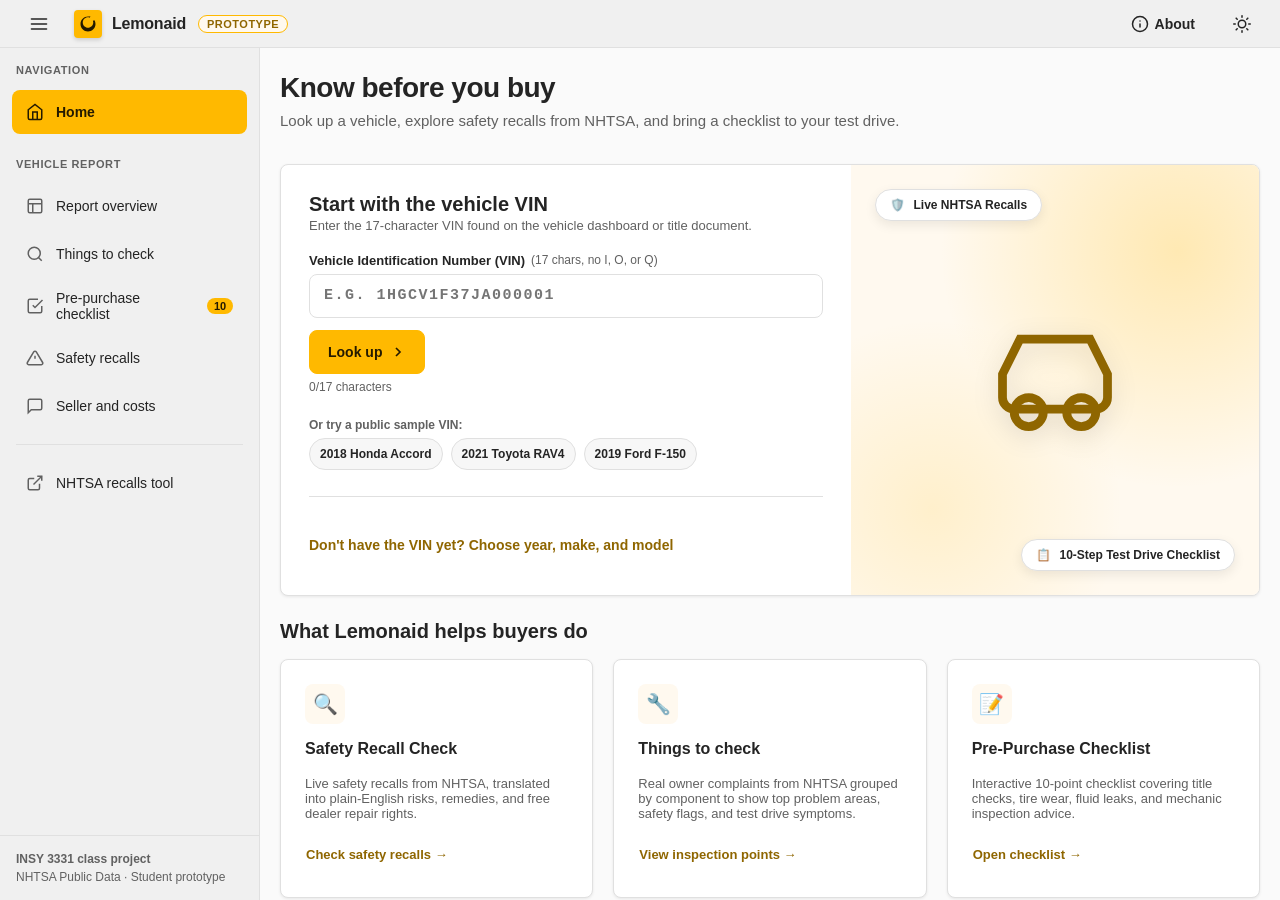
==== commit dba21139: "Fix data accuracy: per-vehicle recalls, complaints, checklist, and notes - Reset recalls and complai" ====
--- a/index.html
+++ b/index.html
@@ -171,7 +171,7 @@
       <div class="alert alert-info" style="margin-top: 4px;">
         <span class="alert-icon" aria-hidden="true">ℹ</span>
         <div class="alert-content">
-          <strong>Data source:</strong> NHTSA public datasets (vPIC and Recalls). No personal information, passwords, or accounts are used. Always arrange an independent mechanic inspection before buying.
+          <strong>Data source:</strong> NHTSA public datasets (vPIC, Recalls, and Complaints). No personal information, passwords, or accounts are used. Always arrange an independent mechanic inspection before buying.
         </div>
       </div>
       <div style="display: flex; justify-content: flex-end; margin-top: 8px;">
--- a/styles.css
+++ b/styles.css
@@ -105,7 +105,10 @@
 #app-shell {
   display: grid;
   grid-template-rows: var(--appbar-height) 1fr;
+  grid-template-columns: minmax(0, 1fr);
   height: 100vh;
+  width: 100%;
+  max-width: 100vw;
   overflow: hidden;
 }
 
@@ -119,6 +122,8 @@
   border-bottom: 1px solid var(--border-color);
   z-index: 100;
   height: var(--appbar-height);
+  min-width: 0;
+  max-width: 100%;
 }
 
 .brand-wrapper {
@@ -1057,6 +1062,11 @@
   margin-top: 1px;
 }
 
+.number-bubble.serious {
+  background-color: var(--status-serious-bg);
+  color: var(--status-serious);
+}
+
 /* Modals & Dialogs */
 [hidden],
 .modal-backdrop[hidden] {
@@ -1176,16 +1186,76 @@
 }
 
 @media (max-width: 639px) {
+  .app-bar {
+    gap: 4px;
+    padding: 0 6px;
+  }
+
+  .brand-wrapper {
+    gap: 6px;
+    min-width: 0;
+  }
+
+  .brand-logo-tile {
+    width: 24px;
+    height: 24px;
+    flex-shrink: 0;
+  }
+
+  .brand-title {
+    font-size: 14px;
+  }
+
+  .badge-prototype {
+    font-size: 9px;
+    padding: 2px 6px;
+    letter-spacing: 0.3px;
+    flex-shrink: 0;
+  }
+
+  .app-bar .icon-btn {
+    padding: 6px 8px;
+    font-size: 13px;
+    gap: 4px;
+    min-height: 44px;
+    min-width: 44px;
+  }
+
   .dash-grid {
     grid-template-columns: 1fr;
   }
 
   .col-12, .col-8, .col-7, .col-6, .col-5, .col-4 {
     grid-column: span 1;
+    min-width: 0;
   }
 
   .main-content {
     padding: 16px 12px 36px;
+    min-width: 0;
+  }
+
+  .card {
+    padding: 16px;
+    min-width: 0;
+  }
+
+  .card-header {
+    flex-wrap: wrap;
+  }
+
+  .hero-content {
+    padding: 18px;
+    min-width: 0;
+  }
+
+  .specs-grid {
+    grid-template-columns: 1fr;
+  }
+
+  .recall-campaign-badge {
+    max-width: 100%;
+    word-break: break-word;
   }
 
   .page-title-group h1 {
@@ -1199,6 +1269,11 @@
 
   .btn {
     width: 100%;
+    white-space: normal;
+  }
+
+  .btn-tag {
+    width: auto;
   }
 
   .icon-btn.menu-toggle {
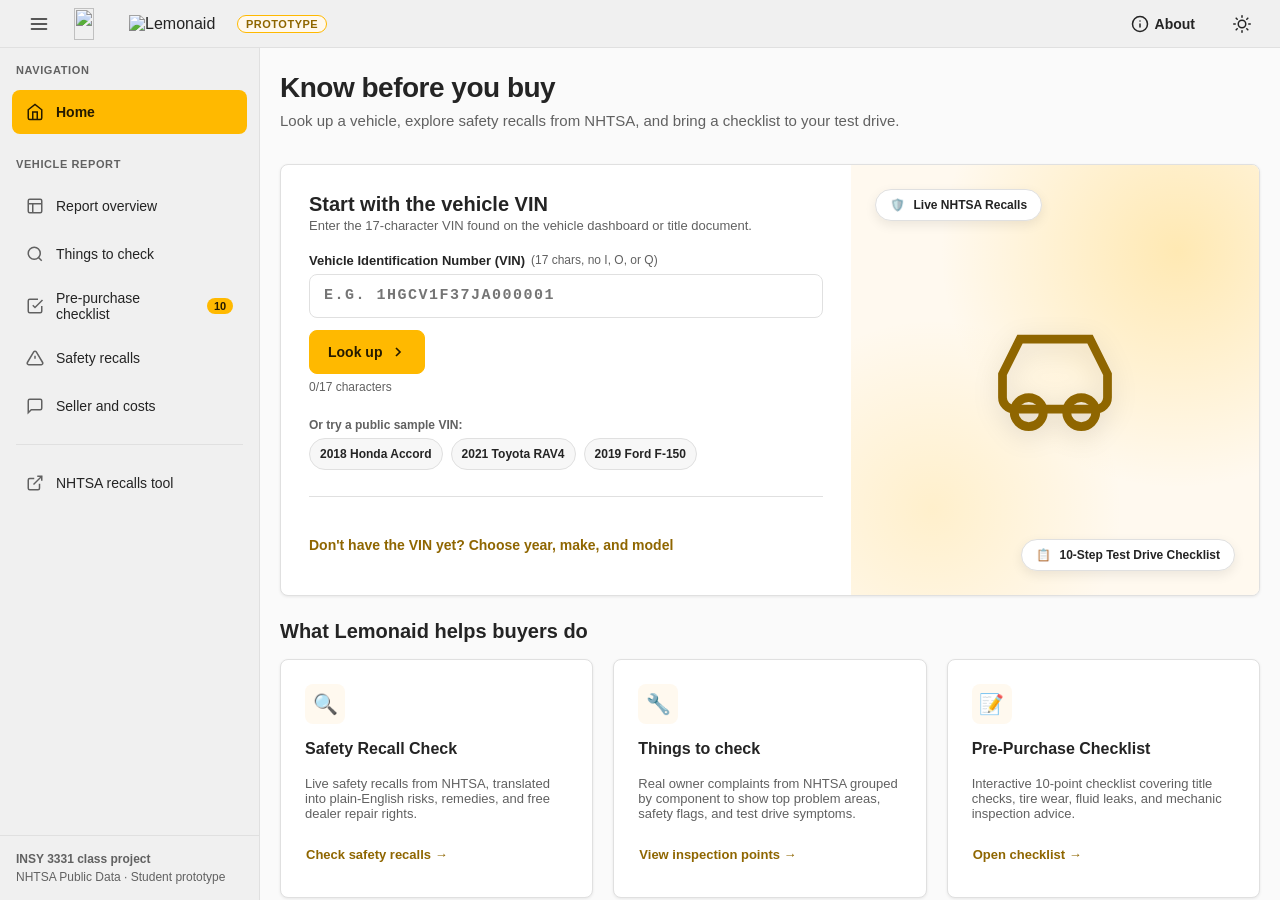
==== commit 34482f88: "Replaced web app logomark and logotype" ====
--- a/index.html
+++ b/index.html
@@ -6,6 +6,8 @@
   <meta name="color-scheme" content="light dark">
   <meta name="description" content="Lemonaid helps used-car and first-time buyers check a vehicle, explore safety recalls from NHTSA, and bring a checklist to the test drive.">
   <title>Lemonaid | Know Before You Buy</title>
+  <link rel="icon" type="image/png" href="assets/favicon.png">
+  <link rel="apple-touch-icon" href="assets/apple-touch-icon.png">
   <link rel="stylesheet" href="styles.css">
 </head>
 <body>
@@ -21,13 +23,9 @@
       </button>
 
       <div class="brand-wrapper" id="brand-home-link" role="button" tabindex="0" aria-label="Lemonaid home">
-        <span class="brand-logo-tile" aria-hidden="true">
-          <!-- Lemon SVG Icon -->
-          <svg width="18" height="18" viewBox="0 0 24 24" fill="currentColor">
-            <path d="M12 2C6.48 2 2 6.48 2 12s4.48 10 10 10 10-4.48 10-10c0-1.85-.5-3.58-1.38-5.07L18.5 7.5c.32.78.5 1.63.5 2.52 0 3.86-3.14 7-7 7s-7-3.14-7-7 3.14-7 7-7c.89 0 1.74.18 2.52.5l.57-2.12C13.58 2.5 12.85 2 12 2z"/>
-          </svg>
-        </span>
-        <span class="brand-title">Lemonaid</span>
+        <!-- Lemonaid logomark (lemon car) and logotype -->
+        <img class="brand-mark" src="assets/lemonaid-mark.png" alt="" width="45" height="32">
+        <img class="brand-wordmark" src="assets/lemonaid-wordmark.png" alt="Lemonaid" width="96" height="18">
       </div>
 
       <span class="badge-prototype">Prototype</span>
--- a/styles.css
+++ b/styles.css
@@ -135,21 +135,24 @@
   cursor: pointer;
 }
 
-.brand-logo-tile {
-  width: 28px;
-  height: 28px;
-  display: grid;
-  place-items: center;
-  border-radius: var(--radius-sm);
-  background-color: var(--brand-fill);
-  color: var(--brand-dark-text);
-  box-shadow: 0 2px 4px rgba(0, 0, 0, 0.15);
-}
-
-.brand-title {
-  font-size: 16px;
-  font-weight: 700;
-  letter-spacing: -0.2px;
+/* Lemonaid logomark (lemon car) and logotype images */
+.brand-mark {
+  display: block;
+  height: 32px;
+  width: auto;
+  flex-shrink: 0;
+}
+
+.brand-wordmark {
+  display: block;
+  height: 18px;
+  width: auto;
+  flex-shrink: 0;
+}
+
+/* The logotype is navy; show it in white on the dark theme */
+[data-theme="dark"] .brand-wordmark {
+  filter: brightness(0) invert(1);
 }
 
 .badge-prototype {
@@ -1196,14 +1199,21 @@
     min-width: 0;
   }
 
-  .brand-logo-tile {
-    width: 24px;
-    height: 24px;
+  .brand-wrapper {
     flex-shrink: 0;
   }
 
-  .brand-title {
-    font-size: 14px;
+  .brand-mark {
+    height: 28px;
+  }
+
+  .brand-wordmark {
+    height: 15px;
+  }
+
+  /* Make room for the logo: About becomes icon-only (it keeps its aria-label) */
+  #about-btn span {
+    display: none;
   }
 
   .badge-prototype {
@@ -1282,6 +1292,13 @@
   }
 }
 
+/* Very small phones (e.g. 320px): hide the Prototype badge so the theme toggle stays visible */
+@media (max-width: 374px) {
+  .badge-prototype {
+    display: none;
+  }
+}
+
 /* Print Only Styles */
 .print-only {
   display: none;
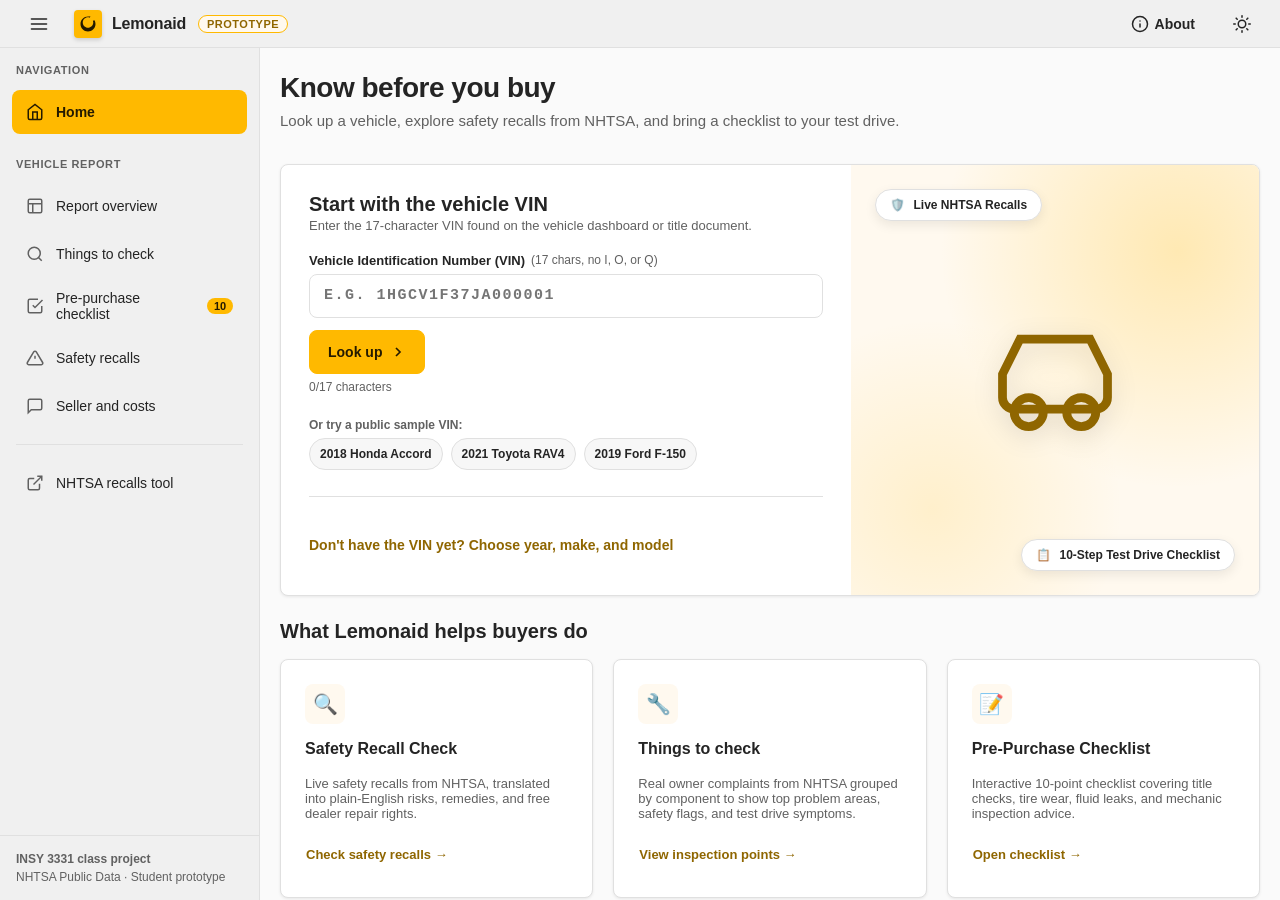
==== commit ba61548a: "Revert "Replaced web app logomark and logotype" This reverts commit 34482f8817654fa52824711583a3403a" ====
--- a/index.html
+++ b/index.html
@@ -6,8 +6,6 @@
   <meta name="color-scheme" content="light dark">
   <meta name="description" content="Lemonaid helps used-car and first-time buyers check a vehicle, explore safety recalls from NHTSA, and bring a checklist to the test drive.">
   <title>Lemonaid | Know Before You Buy</title>
-  <link rel="icon" type="image/png" href="assets/favicon.png">
-  <link rel="apple-touch-icon" href="assets/apple-touch-icon.png">
   <link rel="stylesheet" href="styles.css">
 </head>
 <body>
@@ -23,9 +21,13 @@
       </button>
 
       <div class="brand-wrapper" id="brand-home-link" role="button" tabindex="0" aria-label="Lemonaid home">
-        <!-- Lemonaid logomark (lemon car) and logotype -->
-        <img class="brand-mark" src="assets/lemonaid-mark.png" alt="" width="45" height="32">
-        <img class="brand-wordmark" src="assets/lemonaid-wordmark.png" alt="Lemonaid" width="96" height="18">
+        <span class="brand-logo-tile" aria-hidden="true">
+          <!-- Lemon SVG Icon -->
+          <svg width="18" height="18" viewBox="0 0 24 24" fill="currentColor">
+            <path d="M12 2C6.48 2 2 6.48 2 12s4.48 10 10 10 10-4.48 10-10c0-1.85-.5-3.58-1.38-5.07L18.5 7.5c.32.78.5 1.63.5 2.52 0 3.86-3.14 7-7 7s-7-3.14-7-7 3.14-7 7-7c.89 0 1.74.18 2.52.5l.57-2.12C13.58 2.5 12.85 2 12 2z"/>
+          </svg>
+        </span>
+        <span class="brand-title">Lemonaid</span>
       </div>
 
       <span class="badge-prototype">Prototype</span>
--- a/styles.css
+++ b/styles.css
@@ -135,24 +135,21 @@
   cursor: pointer;
 }
 
-/* Lemonaid logomark (lemon car) and logotype images */
-.brand-mark {
-  display: block;
-  height: 32px;
-  width: auto;
-  flex-shrink: 0;
-}
-
-.brand-wordmark {
-  display: block;
-  height: 18px;
-  width: auto;
-  flex-shrink: 0;
-}
-
-/* The logotype is navy; show it in white on the dark theme */
-[data-theme="dark"] .brand-wordmark {
-  filter: brightness(0) invert(1);
+.brand-logo-tile {
+  width: 28px;
+  height: 28px;
+  display: grid;
+  place-items: center;
+  border-radius: var(--radius-sm);
+  background-color: var(--brand-fill);
+  color: var(--brand-dark-text);
+  box-shadow: 0 2px 4px rgba(0, 0, 0, 0.15);
+}
+
+.brand-title {
+  font-size: 16px;
+  font-weight: 700;
+  letter-spacing: -0.2px;
 }
 
 .badge-prototype {
@@ -1199,21 +1196,14 @@
     min-width: 0;
   }
 
-  .brand-wrapper {
+  .brand-logo-tile {
+    width: 24px;
+    height: 24px;
     flex-shrink: 0;
   }
 
-  .brand-mark {
-    height: 28px;
-  }
-
-  .brand-wordmark {
-    height: 15px;
-  }
-
-  /* Make room for the logo: About becomes icon-only (it keeps its aria-label) */
-  #about-btn span {
-    display: none;
+  .brand-title {
+    font-size: 14px;
   }
 
   .badge-prototype {
@@ -1292,13 +1282,6 @@
   }
 }
 
-/* Very small phones (e.g. 320px): hide the Prototype badge so the theme toggle stays visible */
-@media (max-width: 374px) {
-  .badge-prototype {
-    display: none;
-  }
-}
-
 /* Print Only Styles */
 .print-only {
   display: none;
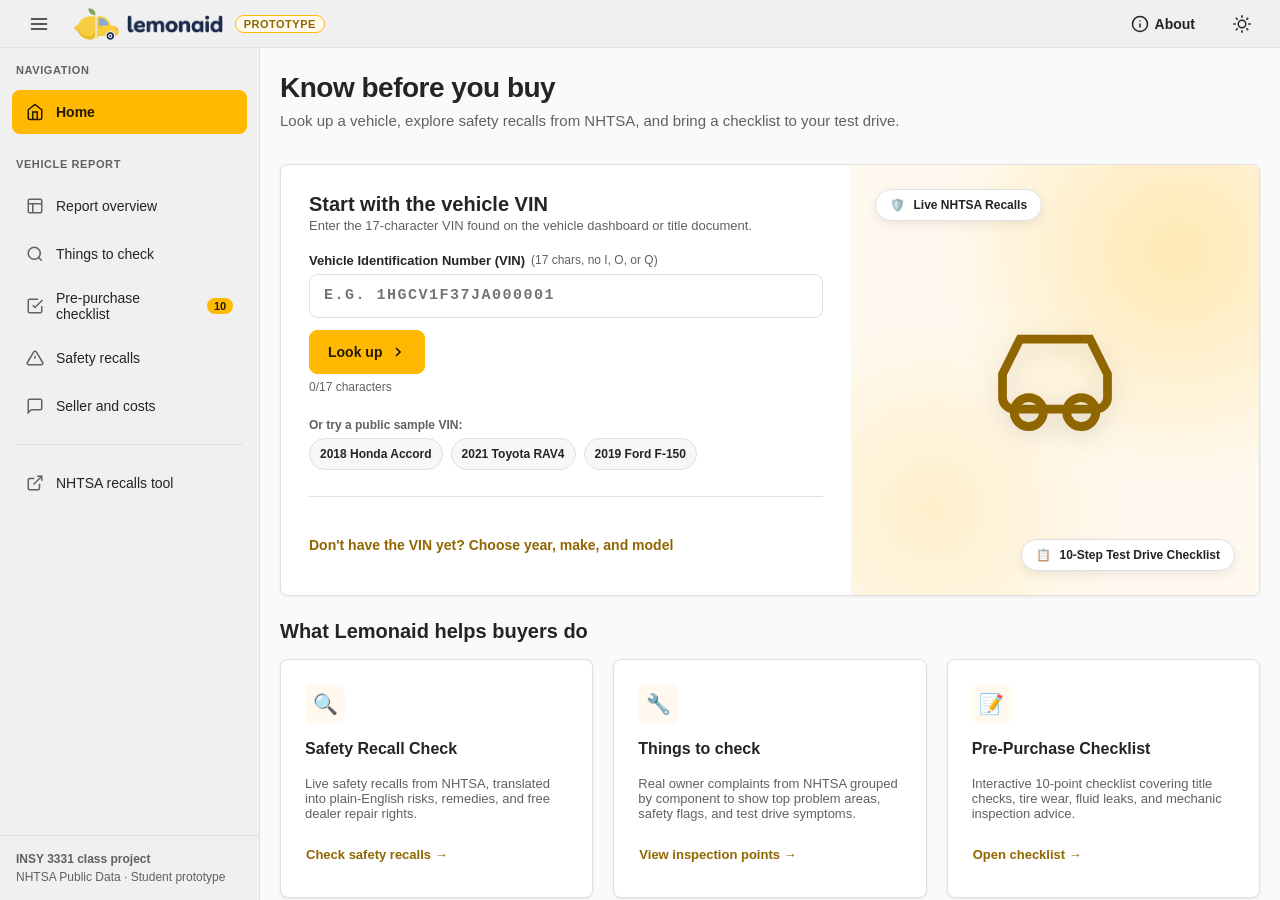
==== commit e004b5a8: "Replaced web app logomark and logotype" ====
--- a/index.html
+++ b/index.html
@@ -6,6 +6,8 @@
   <meta name="color-scheme" content="light dark">
   <meta name="description" content="Lemonaid helps used-car and first-time buyers check a vehicle, explore safety recalls from NHTSA, and bring a checklist to the test drive.">
   <title>Lemonaid | Know Before You Buy</title>
+  <link rel="icon" type="image/png" href="assets/favicon.png">
+  <link rel="apple-touch-icon" href="assets/apple-touch-icon.png">
   <link rel="stylesheet" href="styles.css">
 </head>
 <body>
@@ -21,13 +23,8 @@
       </button>
 
       <div class="brand-wrapper" id="brand-home-link" role="button" tabindex="0" aria-label="Lemonaid home">
-        <span class="brand-logo-tile" aria-hidden="true">
-          <!-- Lemon SVG Icon -->
-          <svg width="18" height="18" viewBox="0 0 24 24" fill="currentColor">
-            <path d="M12 2C6.48 2 2 6.48 2 12s4.48 10 10 10 10-4.48 10-10c0-1.85-.5-3.58-1.38-5.07L18.5 7.5c.32.78.5 1.63.5 2.52 0 3.86-3.14 7-7 7s-7-3.14-7-7 3.14-7 7-7c.89 0 1.74.18 2.52.5l.57-2.12C13.58 2.5 12.85 2 12 2z"/>
-          </svg>
-        </span>
-        <span class="brand-title">Lemonaid</span>
+        <img src="assets/lemonaid-mark.png" alt="" class="brand-mark">
+        <img src="assets/lemonaid-wordmark.png" alt="Lemonaid" class="brand-wordmark">
       </div>
 
       <span class="badge-prototype">Prototype</span>
@@ -40,7 +37,7 @@
           <line x1="12" y1="16" x2="12" y2="12"></line>
           <line x1="12" y1="8" x2="12.01" y2="8"></line>
         </svg>
-        <span>About</span>
+        <span class="about-btn-label">About</span>
       </button>
 
       <button id="theme-toggle-btn" class="icon-btn" aria-label="Switch between light and dark theme">
--- a/styles.css
+++ b/styles.css
@@ -127,29 +127,32 @@
 }
 
 .brand-wrapper {
-  display: flex;
-  align-items: center;
-  gap: 10px;
+  display: inline-flex;
+  align-items: center;
+  gap: 8px;
+  min-height: 44px;
+  flex-shrink: 0;
   text-decoration: none;
   color: inherit;
   cursor: pointer;
 }
 
-.brand-logo-tile {
-  width: 28px;
-  height: 28px;
-  display: grid;
-  place-items: center;
-  border-radius: var(--radius-sm);
-  background-color: var(--brand-fill);
-  color: var(--brand-dark-text);
-  box-shadow: 0 2px 4px rgba(0, 0, 0, 0.15);
-}
-
-.brand-title {
-  font-size: 16px;
-  font-weight: 700;
-  letter-spacing: -0.2px;
+.brand-mark {
+  height: 32px;
+  width: auto;
+  display: block;
+  flex-shrink: 0;
+}
+
+.brand-wordmark {
+  height: 18px;
+  width: auto;
+  display: block;
+  flex-shrink: 0;
+}
+
+[data-theme="dark"] .brand-wordmark {
+  filter: brightness(0) invert(1);
 }
 
 .badge-prototype {
@@ -162,10 +165,12 @@
   border: 1px solid var(--brand-fill);
   text-transform: uppercase;
   letter-spacing: 0.5px;
+  flex-shrink: 0;
 }
 
 .app-spacer {
   flex-grow: 1;
+  min-width: 0;
 }
 
 .icon-btn {
@@ -1193,17 +1198,14 @@
 
   .brand-wrapper {
     gap: 6px;
-    min-width: 0;
-  }
-
-  .brand-logo-tile {
-    width: 24px;
-    height: 24px;
-    flex-shrink: 0;
-  }
-
-  .brand-title {
-    font-size: 14px;
+  }
+
+  .brand-mark {
+    height: 28px;
+  }
+
+  .brand-wordmark {
+    height: 15px;
   }
 
   .badge-prototype {
@@ -1214,11 +1216,15 @@
   }
 
   .app-bar .icon-btn {
-    padding: 6px 8px;
-    font-size: 13px;
-    gap: 4px;
+    padding: 0;
+    gap: 0;
     min-height: 44px;
     min-width: 44px;
+    flex-shrink: 0;
+  }
+
+  #about-btn .about-btn-label {
+    display: none;
   }
 
   .dash-grid {
@@ -1279,6 +1285,12 @@
   .icon-btn.menu-toggle {
     min-height: 44px;
     min-width: 44px;
+  }
+}
+
+@media (max-width: 374px) {
+  .badge-prototype {
+    display: none;
   }
 }
 
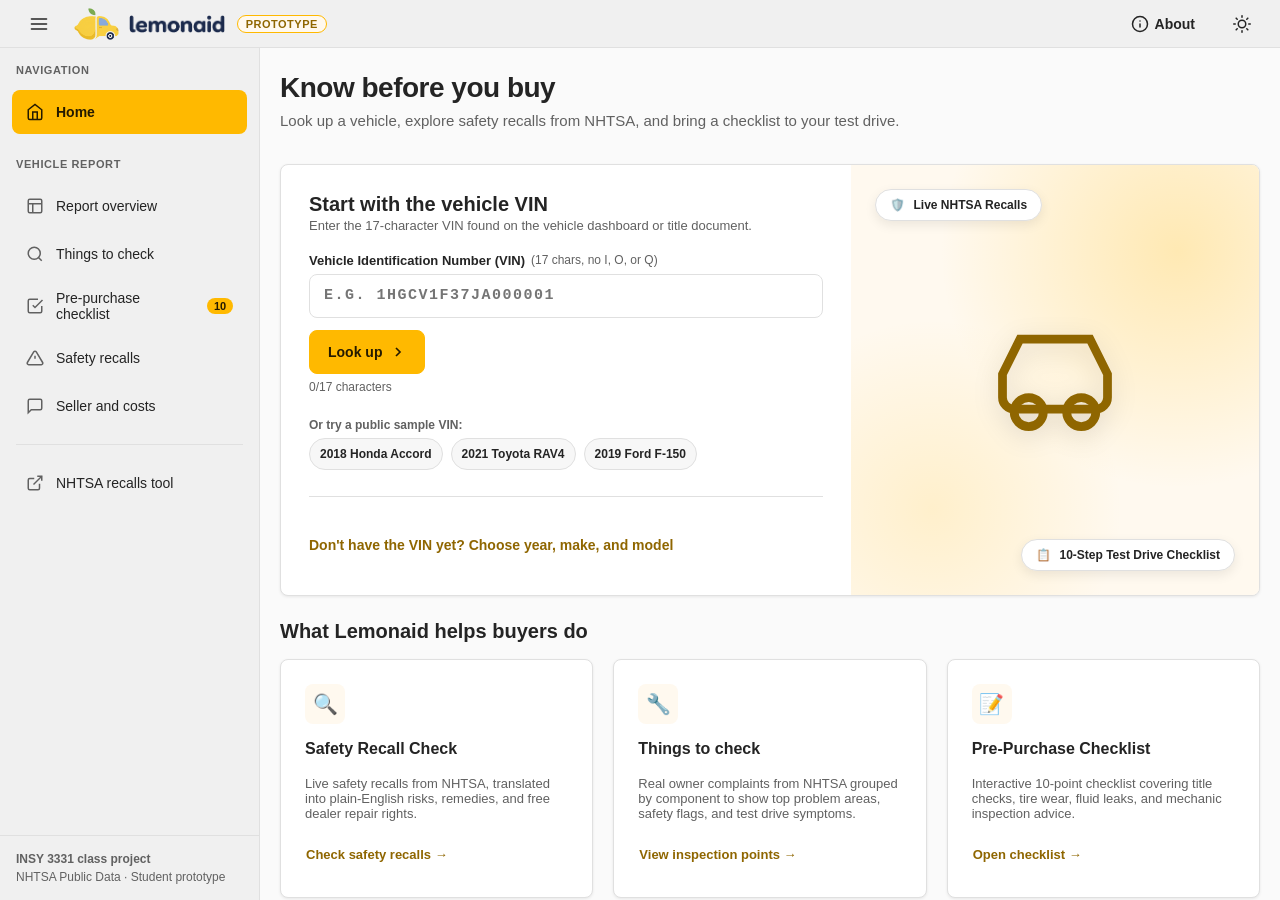
==== commit d1f4e8f1: "Fixed icon sizing and placement" ====
--- a/index.html
+++ b/index.html
@@ -8,7 +8,7 @@
   <title>Lemonaid | Know Before You Buy</title>
   <link rel="icon" type="image/png" href="assets/favicon.png">
   <link rel="apple-touch-icon" href="assets/apple-touch-icon.png">
-  <link rel="stylesheet" href="styles.css">
+  <link rel="stylesheet" href="styles.css?v=2">
 </head>
 <body>
   <div id="app-shell">
@@ -23,8 +23,8 @@
       </button>
 
       <div class="brand-wrapper" id="brand-home-link" role="button" tabindex="0" aria-label="Lemonaid home">
-        <img src="assets/lemonaid-mark.png" alt="" class="brand-mark">
-        <img src="assets/lemonaid-wordmark.png" alt="Lemonaid" class="brand-wordmark">
+        <img src="assets/lemonaid-mark.png" alt="" class="brand-mark" width="45" height="32">
+        <img src="assets/lemonaid-wordmark.png" alt="Lemonaid" class="brand-wordmark" width="96" height="18">
       </div>
 
       <span class="badge-prototype">Prototype</span>
--- a/styles.css
+++ b/styles.css
@@ -124,14 +124,17 @@
   height: var(--appbar-height);
   min-width: 0;
   max-width: 100%;
+  overflow: hidden;
 }
 
 .brand-wrapper {
-  display: inline-flex;
-  align-items: center;
-  gap: 8px;
-  min-height: 44px;
+  display: flex;
+  align-items: center;
+  gap: 10px;
+  height: 100%;
+  max-height: var(--appbar-height);
   flex-shrink: 0;
+  overflow: hidden;
   text-decoration: none;
   color: inherit;
   cursor: pointer;
@@ -1197,15 +1200,17 @@
   }
 
   .brand-wrapper {
-    gap: 6px;
+    gap: 10px;
   }
 
   .brand-mark {
     height: 28px;
+    width: auto;
   }
 
   .brand-wordmark {
     height: 15px;
+    width: auto;
   }
 
   .badge-prototype {
